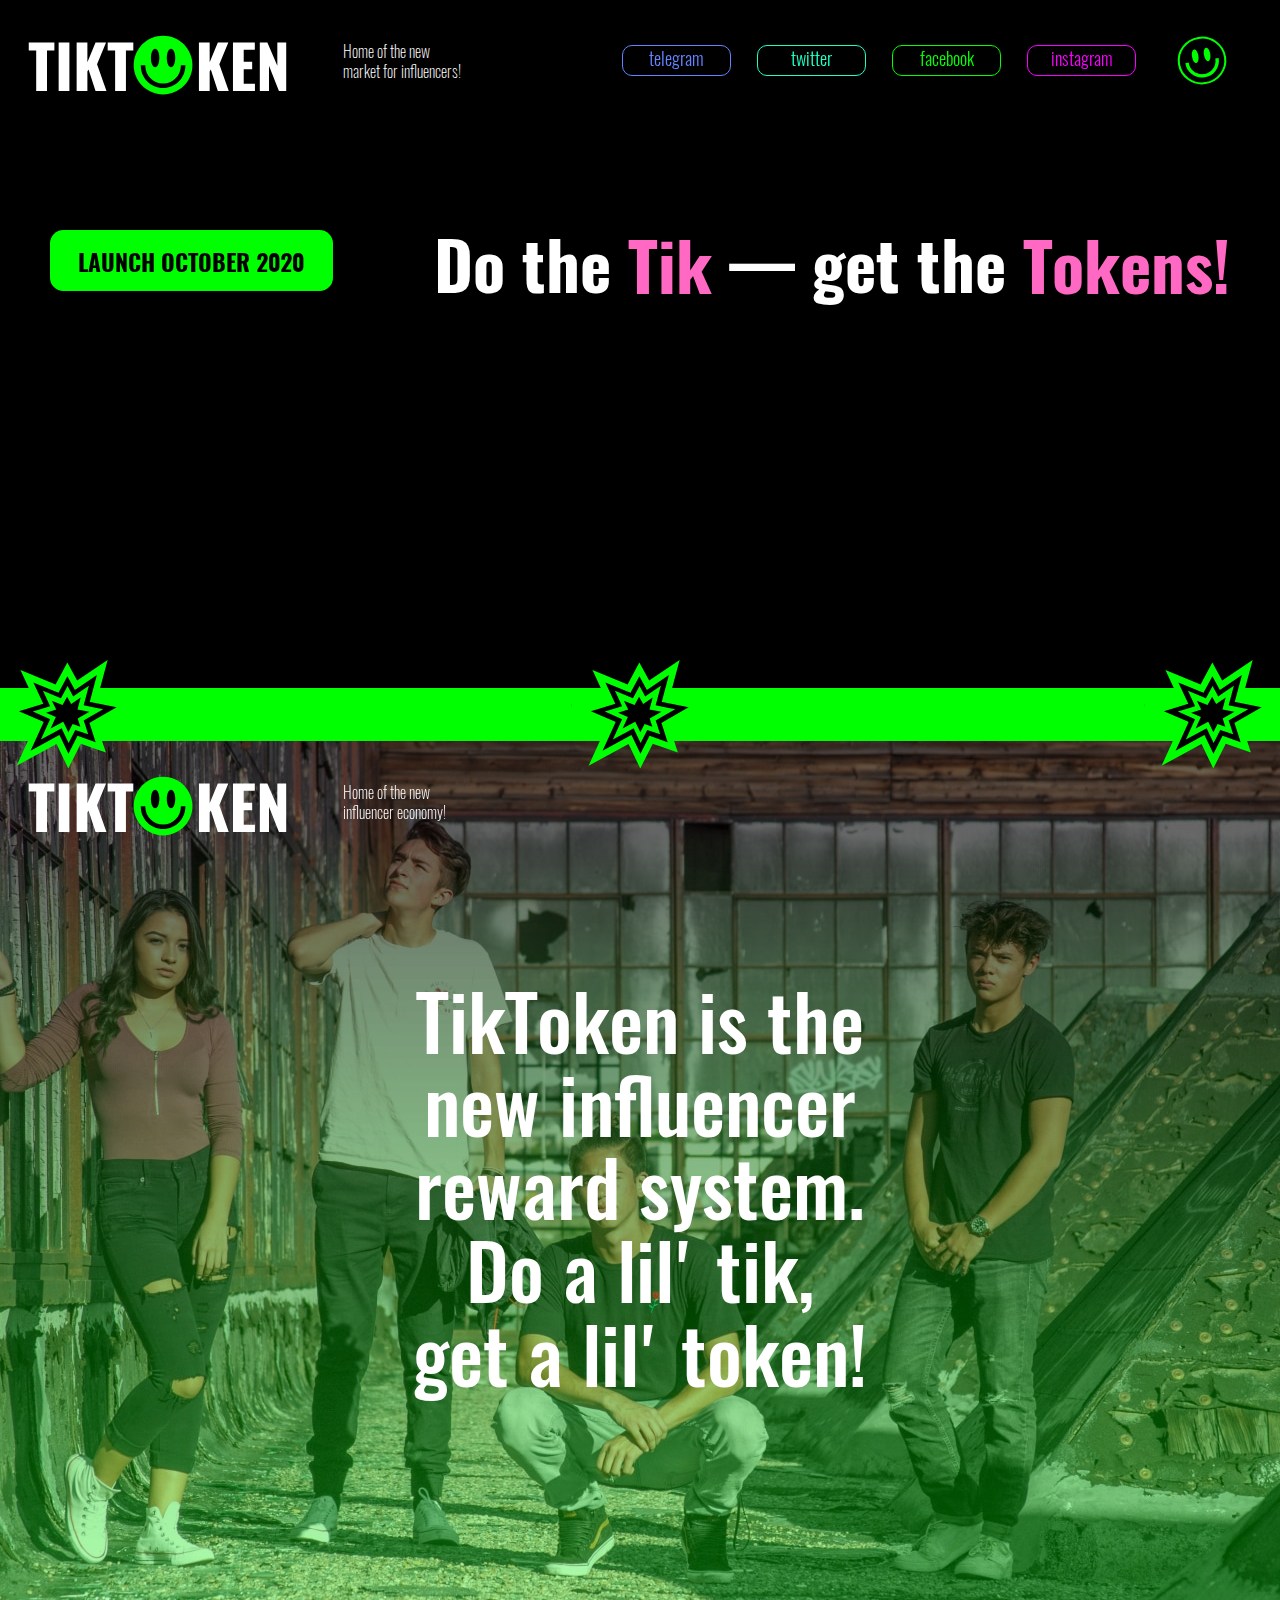
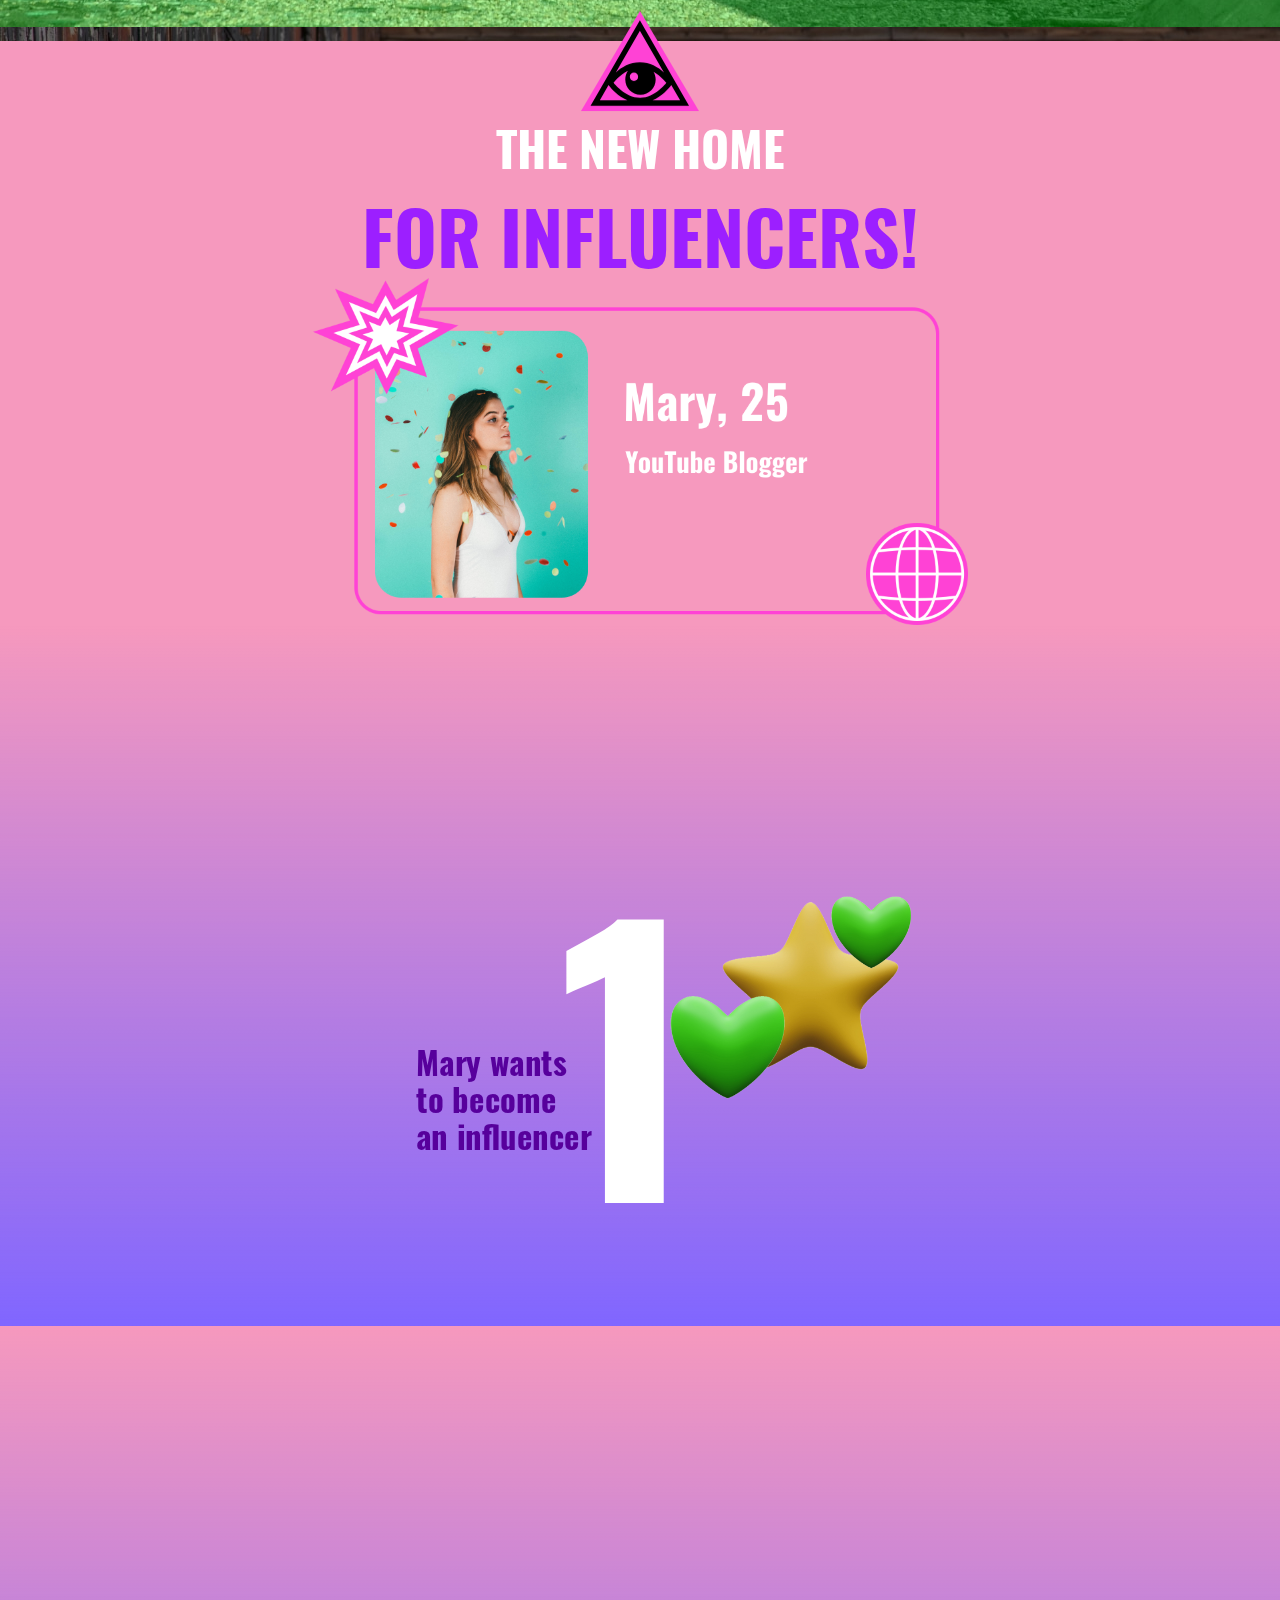
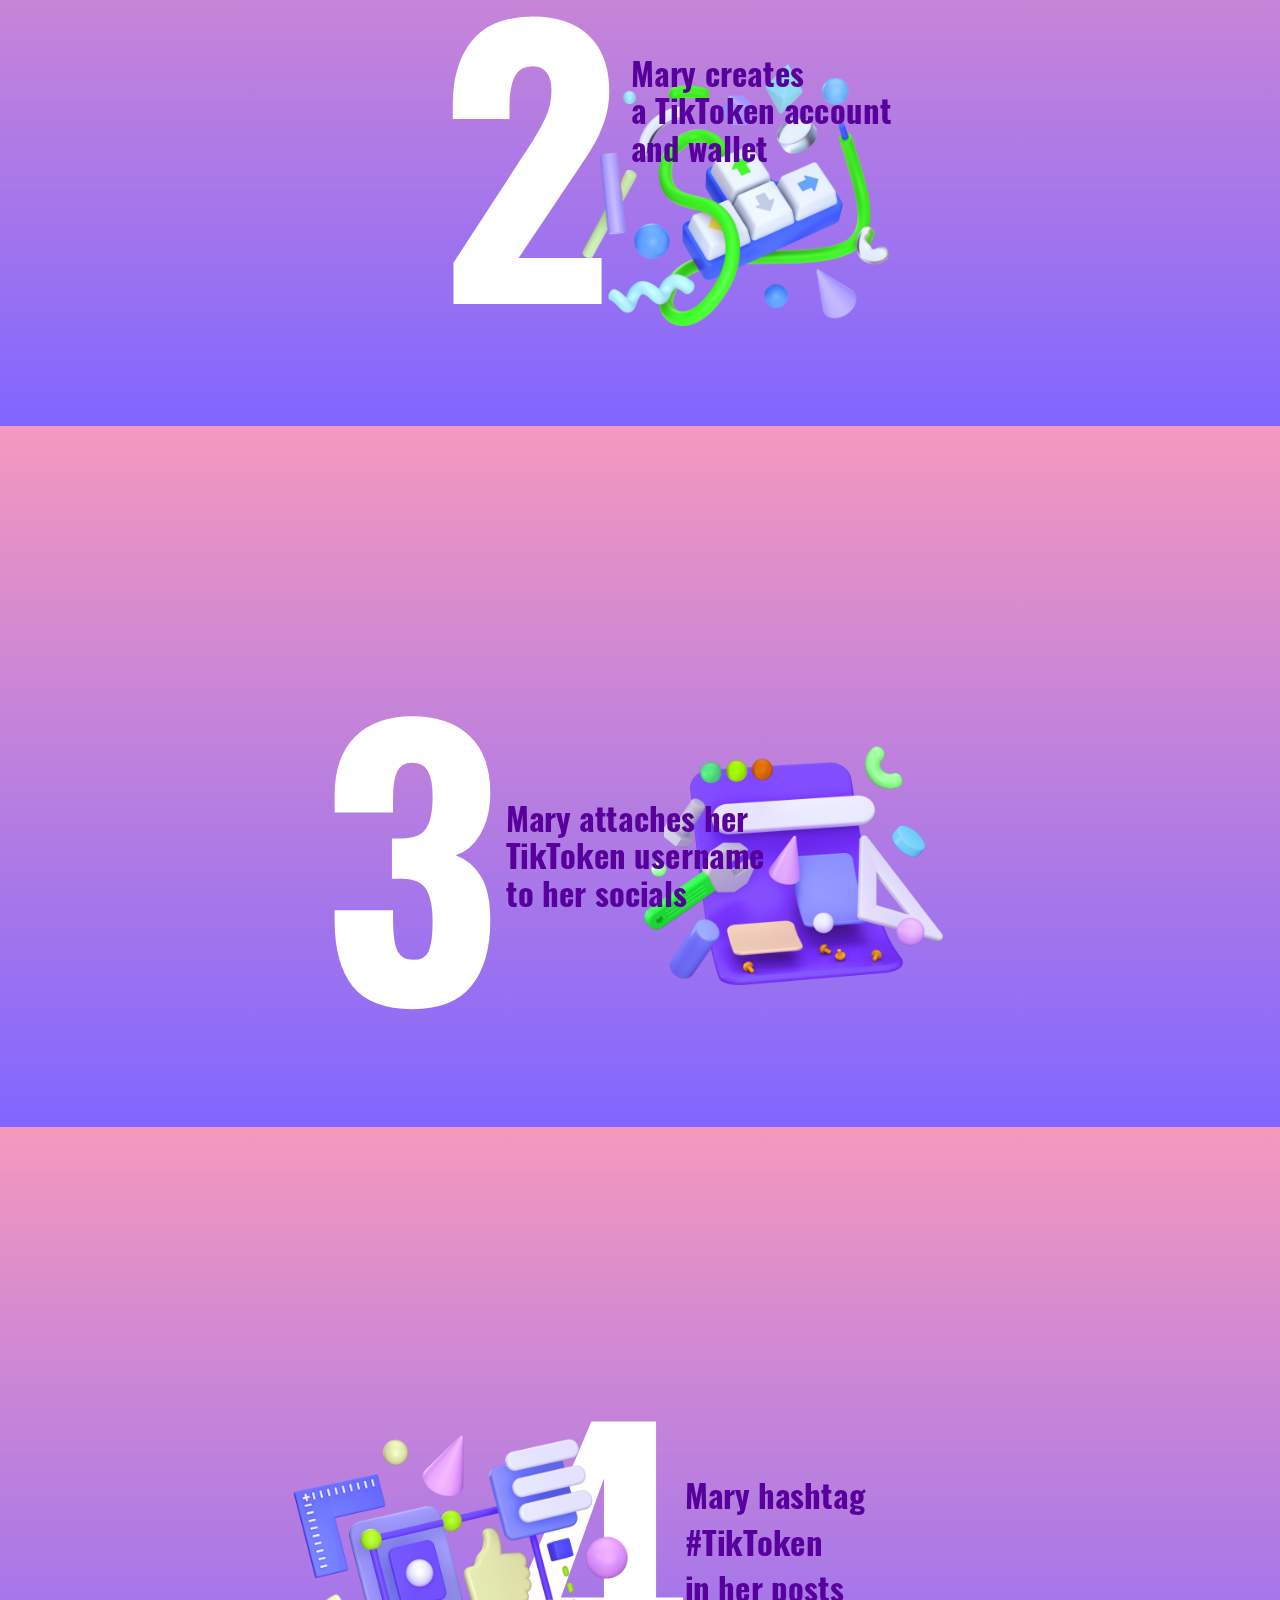
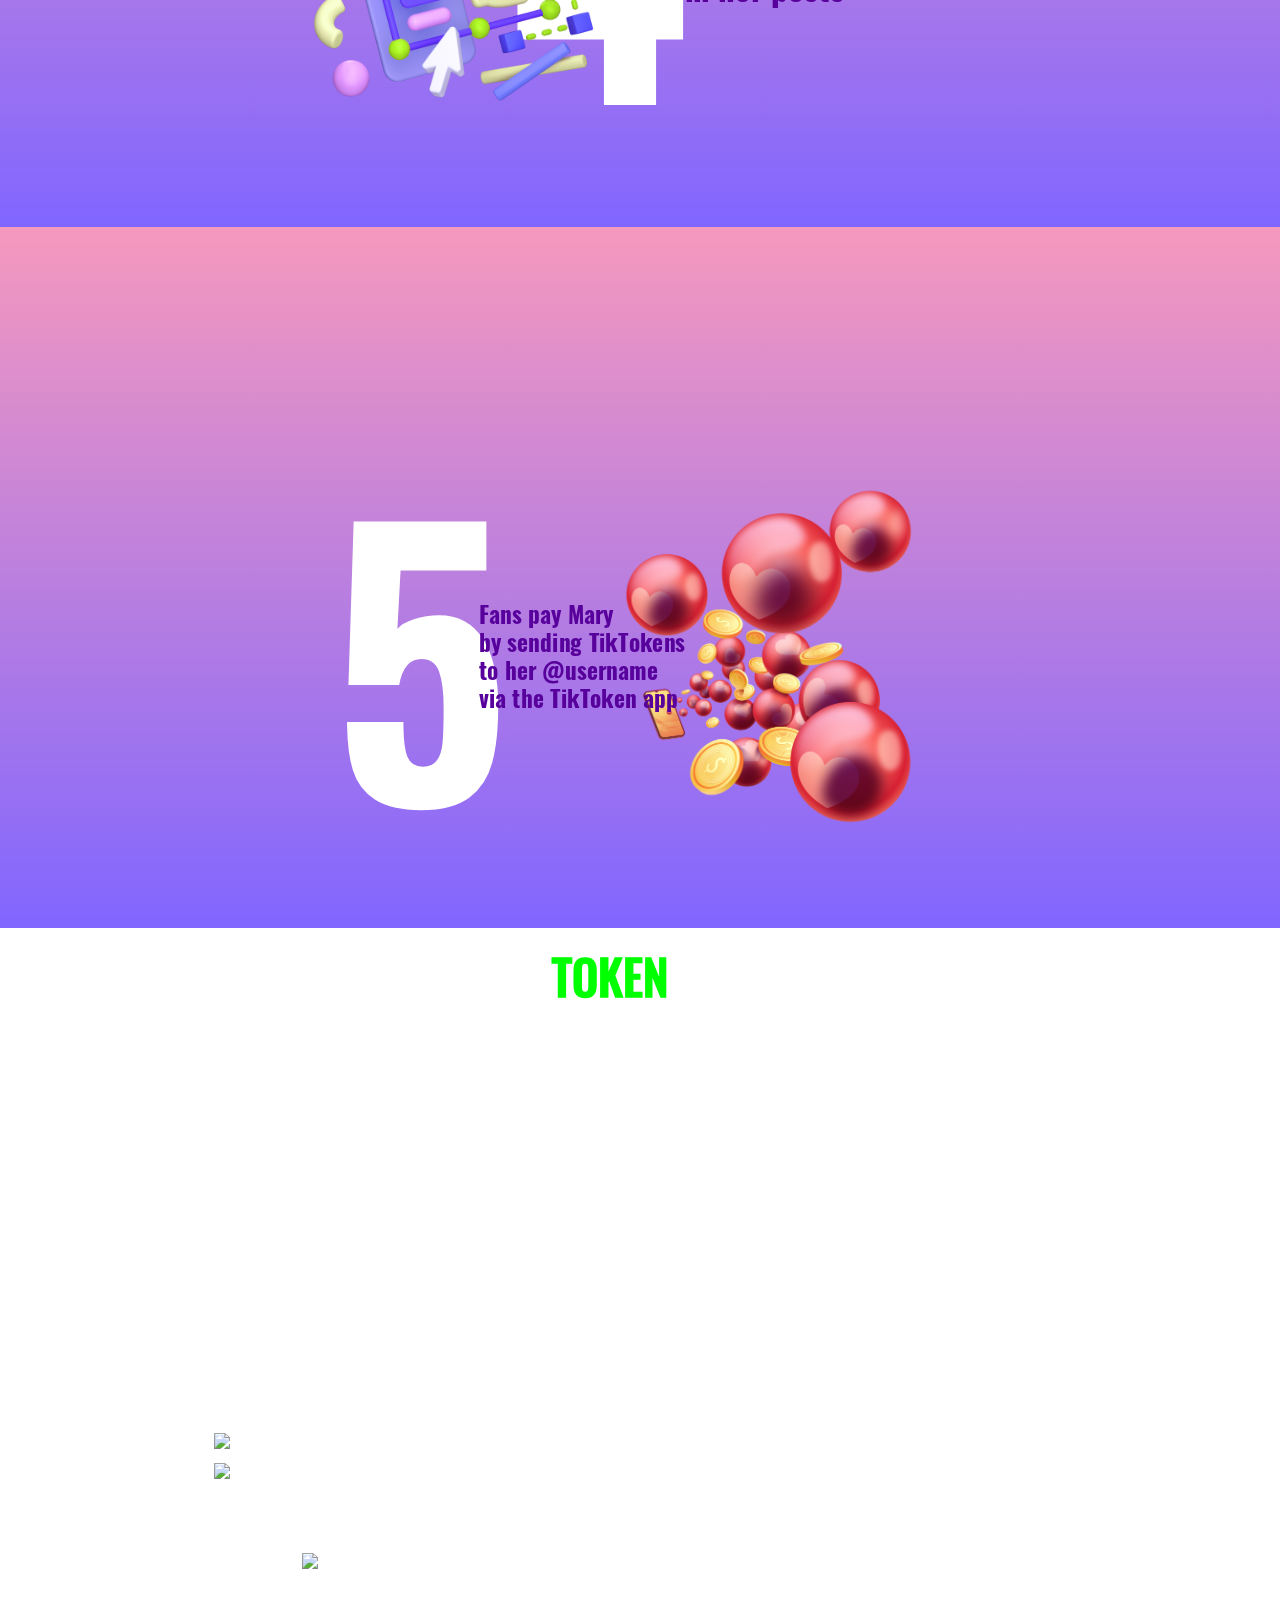
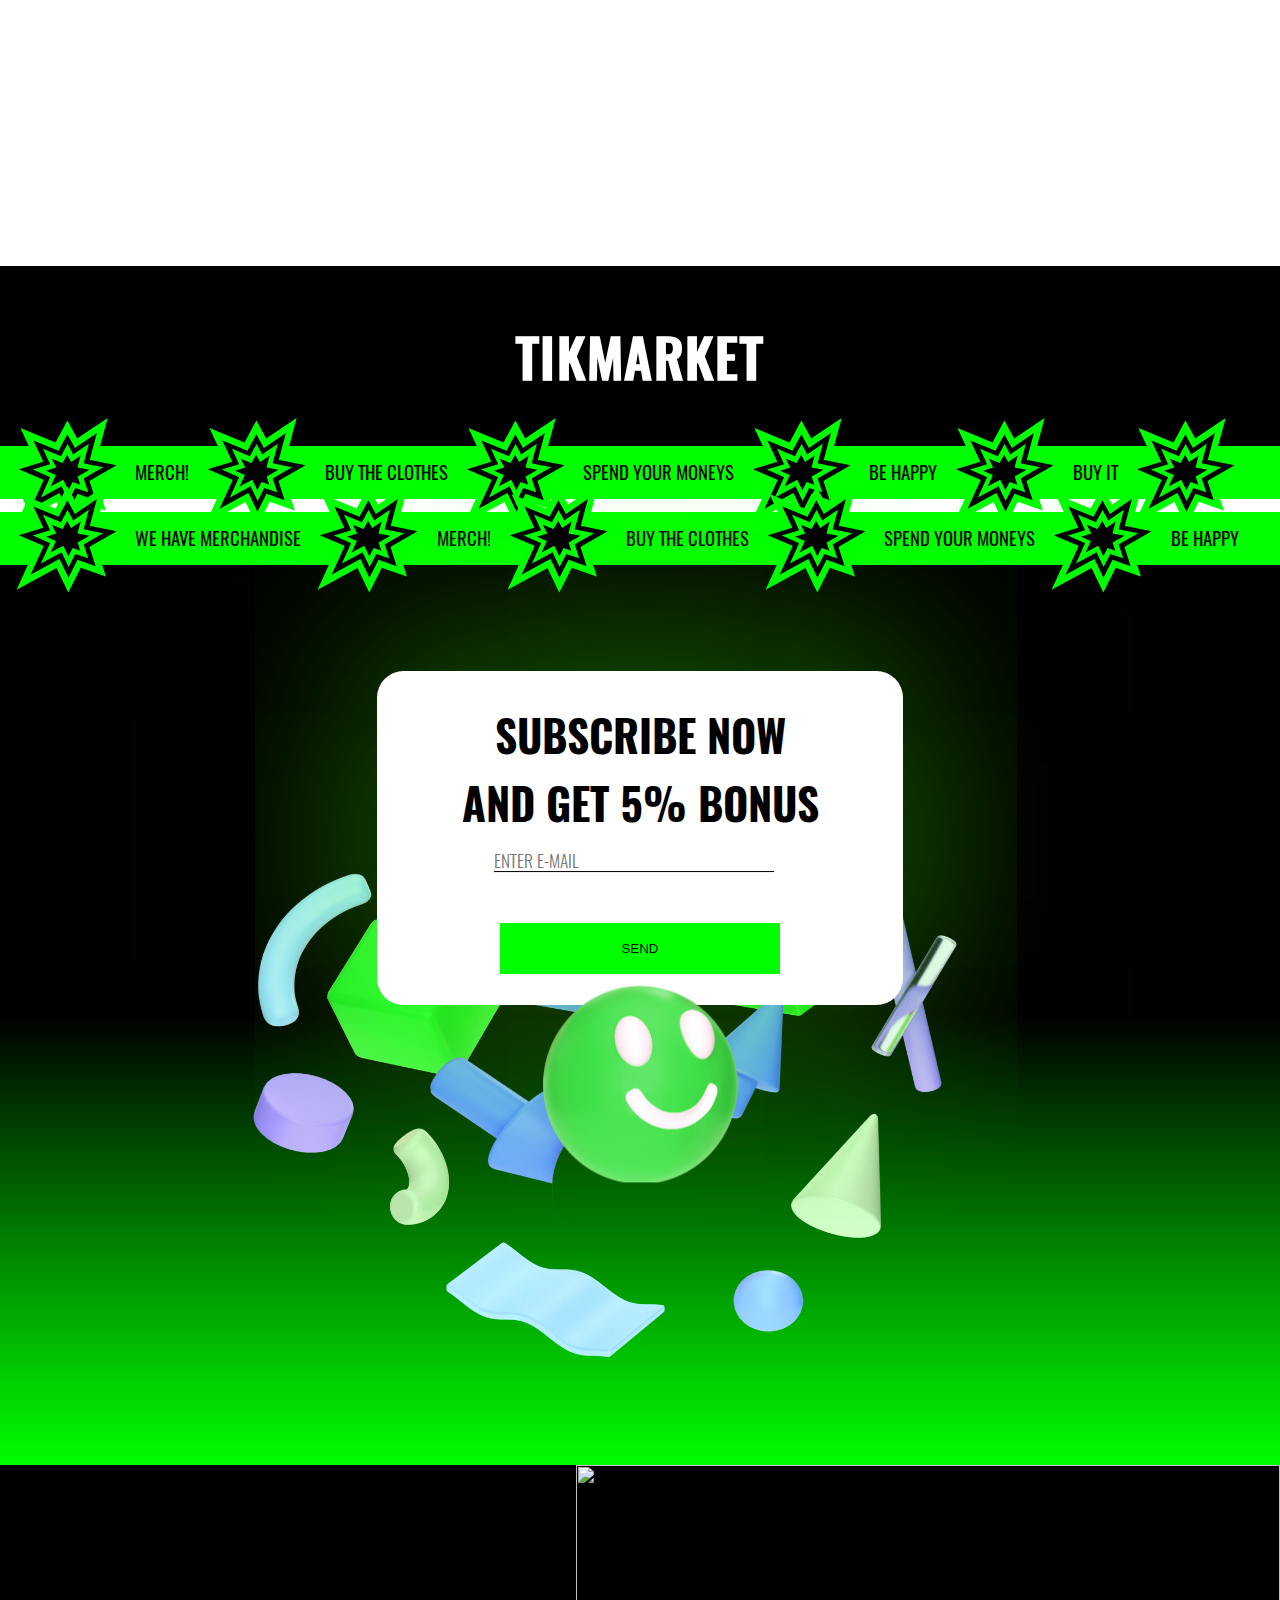
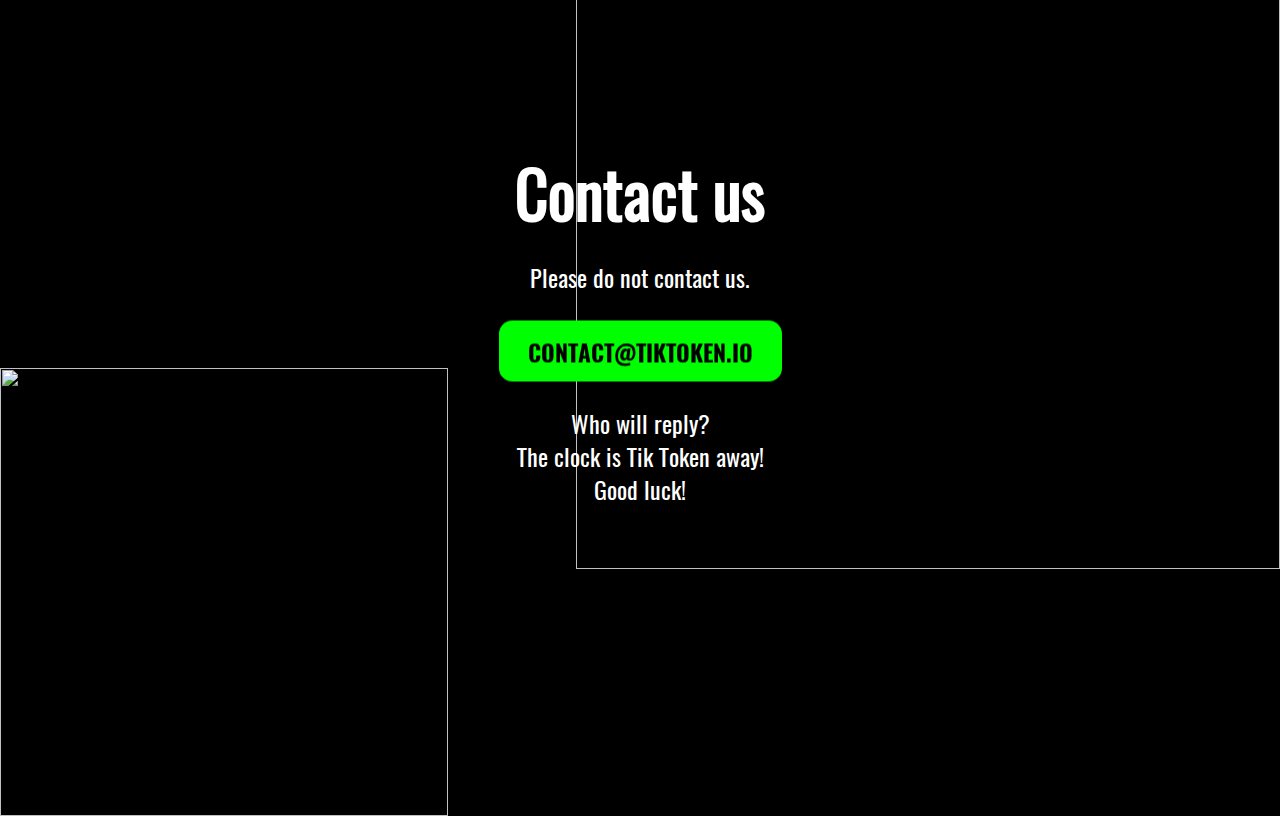
==== index.html @ 8b19f9cc "add" ====
<html lang="en"><head>
		<meta charset="utf-8">
		<meta http-equiv="X-UA-Compatible" content="IE=edge">
		<meta name="viewport" content="width=device-width,initial-scale=1.0">
		<!--[if IE]><link rel="icon" href="/favicon.ico"><![endif]-->
		
		<title>client</title>
		<link href="https://fonts.googleapis.com/css?family=Montserrat:300,400,600,700&amp;display=swap" rel="stylesheet">
<!-- 				<script type='text/javascript' src='//www.midijs.net/lib/midi.js'></script>
				<script type='text/javascript' src='/vendor/MidiPlayer.js'></script>
				<script type='text/javascript' src='/vendor/heartbeat.js'></script> -->

			<link rel="stylesheet" href="/tiktoken/dropdown.css">
				<!-- heat-beat	 -->	
				<!-- <link rel="stylesheet" type="text/css" href="/css/reset.css"> -->
				<!-- <link rel="stylesheet" type="text/css" href="/css/examples.css"> -->

				<script src="https://apis.google.com/_/scs/apps-static/_/js/k=oz.gapi.ru.GL7eXSBCyFw.O/m=gapi_iframes/rt=j/sv=1/d=1/ed=1/am=wQE/rs=AGLTcCO7_yXAA99TVMNKRrcmlC3lVrOsyA/cb=gapi.loaded_0" async=""></script><script src="/vendor/tonejs-ui.js"></script><style type="text/css">/*@import url('https://fonts.googleapis.com/css?family=Roboto+Mono');*/

body {
	--label-font-family: sans-serif;
	--label-font-size: 14px;

	--title-font-family: sans-serif;
	--title-font-size: 16px;

	--body-font-family: sans-serif;
	--body-font-size: 14px;

	--color-gray: #a0a0a0;
	--color-light-gray: #eee;
	--color-dark-gray: #777;
	--color-magenta: #F734D7;
	--color-teal: #22DBC0;

	--outline-color: var(--color-dark-gray);

	--shadow-low: 0 1px 3px rgba(0,0,0,0.12), 0 1px 2px rgba(0,0,0,0.24);
	--shadow-medium: 0 10px 20px rgba(0,0,0,0.19), 0 6px 6px rgba(0,0,0,0.23);
	--shadow-high: 0 19px 38px rgba(0,0,0,0.30), 0 15px 12px rgba(0,0,0,0.22);

	--default-margin: 8px 0px 0px 0px;
	--side-panel-width: 240px;
	--side-panel-transition: 0.2s;

	font-family: var(--body-font-family);
	font-size: var(--body-font-size);
	line-height: 1.4em;

}

body #interface {
	max-width: 600px;
	width: 100%;
	min-width: 300px;
	margin: 0 auto;
}

body #interface * {
	display: inline-block;
	margin: 5px 0;
	width: 100%;
}</style>
			<!-- Bootstrap CSS -->

		<!-- 	<link rel="stylesheet" href="/ticktoken/hover.css"> -->
<!-- 		<link rel="stylesheet" href="https://stackpath.bootstrapcdn.com/bootstrap/4.1.0/css/bootstrap.min.css"
					integrity="sha384-9gVQ4dYFwwWSjIDZnLEWnxCjeSWFphJiwGPXr1jddIhOegiu1FwO5qRGvFXOdJZ4" crossorigin="anonymous"> -->
	<script src="https://code.jquery.com/jquery-3.3.1.slim.min.js" integrity="sha384-q8i/X+965DzO0rT7abK41JStQIAqVgRVzpbzo5smXKp4YfRvH+8abtTE1Pi6jizo" crossorigin="anonymous"></script>
<!-- <script src="https://cdnjs.cloudflare.com/ajax/libs/popper.js/1.14.0/umd/popper.min.js"
				integrity="sha384-cs/chFZiN24E4KMATLdqdvsezGxaGsi4hLGOzlXwp5UZB1LY//20VyM2taTB4QvJ"
				crossorigin="anonymous"></script> -->
<!-- <script src="https://stackpath.bootstrapcdn.com/bootstrap/4.1.0/js/bootstrap.min.js"
				integrity="sha384-uefMccjFJAIv6A+rW+L4AHf99KvxDjWSu1z9VI8SKNVmz4sk7buKt/6v9KI65qnm"
				crossorigin="anonymous"></script> -->
	<link href="/0.js" rel="prefetch"><link href="/1.js" rel="prefetch"><link href="/10.js" rel="prefetch"><link href="/11.e1825e044fc6940fd76d.hot-update.js" rel="prefetch"><link href="/11.js" rel="prefetch"><link href="/12.js" rel="prefetch"><link href="/13.js" rel="prefetch"><link href="/14.js" rel="prefetch"><link href="/15.js" rel="prefetch"><link href="/16.js" rel="prefetch"><link href="/17.js" rel="prefetch"><link href="/2.js" rel="prefetch"><link href="/3.js" rel="prefetch"><link href="/4.js" rel="prefetch"><link href="/5.js" rel="prefetch"><link href="/6.js" rel="prefetch"><link href="/7.js" rel="prefetch"><link href="/8.js" rel="prefetch"><link href="/9.js" rel="prefetch"><link href="/app.js" rel="preload" as="script"><link rel="icon" type="image/png" sizes="32x32" href="/img/icons/favicon-32x32.png"><link rel="icon" type="image/png" sizes="16x16" href="/img/icons/favicon-16x16.png"><link rel="manifest" href="/manifest.json"><meta name="theme-color" content="#4DBA87"><meta name="apple-mobile-web-app-capable" content="no"><meta name="apple-mobile-web-app-status-bar-style" content="default"><meta name="apple-mobile-web-app-title" content="client"><link rel="apple-touch-icon" href="/img/icons/apple-touch-icon-152x152.png"><link rel="mask-icon" href="/img/icons/safari-pinned-tab.svg" color="#4DBA87"><meta name="msapplication-TileImage" content="/img/icons/msapplication-icon-144x144.png"><meta name="msapplication-TileColor" content="#000000"><style type="text/css">@charset "UTF-8";
.red-natural-color {
	color: #ce251b;
	fill: #ce251b;
}

/* BEGIN Light */
@font-face {
	font-family: Roboto;
	src: url("/fonts/Light/Roboto-Light.woff2?v=2.137") format("woff2"), url("/fonts/Light/Roboto-Light.woff?v=2.137") format("woff");
	font-weight: 300;
	font-style: normal;
}

/* END Light */
/* BEGIN Regular */
@font-face {
	font-family: Roboto;
	src: url("/fonts/Regular/Roboto-Regular.woff2?v=2.137") format("woff2"), url("/fonts/Regular/Roboto-Regular.woff?v=2.137") format("woff");
	font-weight: 400;
	font-style: normal;
}
@font-face {
	font-family: Roboto;
	src: url("/fonts/Regular/Roboto-Regular.woff2?v=2.137") format("woff2"), url("/fonts/Regular/Roboto-Regular.woff?v=2.137") format("woff");
	font-weight: normal;
	font-style: normal;
}

/* END Regular */
/* BEGIN Medium */
@font-face {
	font-family: Roboto;
	src: url("/fonts/Medium/Roboto-Medium.woff2?v=2.137") format("woff2"), url("/fonts/Medium/Roboto-Medium.woff?v=2.137") format("woff");
	font-weight: 500;
	font-style: normal;
}

/* END Medium */
/* BEGIN Medium Italic */
@font-face {
	font-family: Roboto;
	src: url("/fonts/MediumItalic/Roboto-MediumItalic.woff2?v=2.137") format("woff2"), url("/fonts/MediumItalic/Roboto-MediumItalic.woff?v=2.137") format("woff");
	font-weight: 500;
	font-style: italic;
}

/* END Medium Italic */
/* BEGIN Bold */
@font-face {
	font-family: Roboto;
	src: url("/fonts/Bold/Roboto-Bold.woff2?v=2.137") format("woff2"), url("/fonts/Bold/Roboto-Bold.woff?v=2.137") format("woff");
	font-weight: 700;
	font-style: normal;
}
@font-face {
	font-family: Roboto;
	src: url("/fonts/Bold/Roboto-Bold.woff2?v=2.137") format("woff2"), url("/fonts/Bold/Roboto-Bold.woff?v=2.137") format("woff");
	font-weight: bold;
	font-style: normal;
}

/* END Bold */
body:before {
	display: none;
}
body:before {
	background-color: #FCF8E3;
	border-bottom: 1px solid #FBEED5;
	border-left: 1px solid #FBEED5;
	color: #C09853;
	font: small-caption;
	padding: 3px 6px;
	pointer-events: none;
	position: fixed;
	right: 0;
	top: 0;
	z-index: 100;
}
@media (min-width: 20em) {
body:before {
			content: "mobile \2265   320px (20em)";
}
}
@media (min-width: 46.25em) {
body:before {
			content: "tablet \2265   740px (46.25em)";
}
}
@media (min-width: 61.25em) {
body:before {
			content: "desktop \2265   980px (61.25em)";
}
}
@media (min-width: 81.25em) {
body:before {
			content: "wide \2265   1300px (81.25em)";
}
}
@media (min-width: 85.4375em) {
body:before {
			content: "stopVWBreakpoint \2265   1367px (85.4375em)";
}
}
@media (min-width: 120em) {
body:before {
			content: "tiktokenWide \2265   1920px (120em)";
}
}
@media (min-width: 62.5em) {
body:before {
			content: "tiktokenTablet \2265   1000px (62.5em)";
}
}
@media (min-width: 40em) {
body:before {
			content: "tiktokenMobile \2265   640px (40em)";
}
}
body, html, * {
	padding: 0;
	margin: 0;
}
.main-button {
	background: #D65076;
	color: white;
	font-size: 1.19792vw;
}
.text-blue-01 {
	font-size: 0.9375vw;
	color: #92A8D1;
}
.text-blue-02 {
	font-size: 1.25vw;
	color: #92A8D1;
}
.text-blue-03 {
	font-size: 1.66667vw;
	color: #92A8D1;
}
#app {
	font-family: 'Avenir', Helvetica, Arial, sans-serif;
	-webkit-font-smoothing: antialiased;
	-moz-osx-font-smoothing: grayscale;
	text-align: center;
	color: #2c3e50;
}
#nav {
	padding: 30px;
}
#nav a {
		font-weight: bold;
		color: #2c3e50;
}
#nav a.router-link-exact-active {
			color: #42b983;
}
.list-item {
	cursor: pointer;
}
.list-title:hover {
	color: #CE5B78;
}
.column {
	-webkit-box-orient: vertical;
	-webkit-box-direction: normal;
			-ms-flex-direction: column;
					flex-direction: column;
}
.mini {
	font-size: 0.9375vw;
}
.flex-center {
	display: -webkit-box;
	display: -ms-flexbox;
	display: flex;
	-webkit-box-pack: center;
			-ms-flex-pack: center;
					justify-content: center;
}
.flex-column {
	display: -webkit-box;
	display: -ms-flexbox;
	display: flex;
	-webkit-box-pack: center;
			-ms-flex-pack: center;
					justify-content: center;
	-webkit-box-orient: vertical;
	-webkit-box-direction: normal;
			-ms-flex-direction: column;
					flex-direction: column;
}
.flex1 {
	width: 45%;
}
.wrap {
	-ms-flex-wrap: wrap;
			flex-wrap: wrap;
}
.cursor {
	cursor: pointer;
}
.delete-icon {
	cursor: pointer;
	position: absolute;
	top: 1vw;
	right: 1vw;
}
.clickable {
	cursor: pointer;
	padding: .1vw 1vw;
	min-width: 3vw;
	border-radius: .2vw;
	border: 1px solid black;
	margin: .1vw 1vw;
}
.clickable.but {
		min-width: 5vw;
		min-height: 2vw;
}
.clickable:hover {
		-webkit-transform: scale(1.02);
						transform: scale(1.02);
}
.fixed-items > div {
	-webkit-box-flex: 1;
			-ms-flex: 1;
					flex: 1;
	line-height: 100%;
}
.wrap-form input, .wrap-form textarea {
	padding: 9px;
	border: solid 1px #E5E5E5;
	outline: 0;
	font: normal 13px/100% Verdana, Tahoma, sans-serif;
	width: 100%;
	background: #FFFFFF;
	-webkit-box-sizing: border-box;
	box-sizing: border-box;
}
.wrap-form textarea {
	width: 100%;
	height: 150px;
	line-height: 150%;
}
.wrap-form input:hover, .wrap-form textarea:hover,
.wrap-form input:focus, .wrap-form textarea:focus {
	border-color: #C9C9C9;
}
.wrap-form label {
	display: -webkit-box;
	display: -ms-flexbox;
	display: flex;
	margin-left: 0px;
	color: #999999;
}
.wrap-form button, .wrap-form input[type="submit"] {
	width: auto;
	padding: 9px 15px;
	background: #cccccc;
	border: 0;
	font-size: 14px;
	color: #FFFFFF;
}
.block {
	display: block;
}
.inline {
	display: inline-block;
}
.alingn-center {
	display: -webkit-box;
	display: -ms-flexbox;
	display: flex;
	-webkit-box-align: center;
			-ms-flex-align: center;
					align-items: center;
}
.flex-row {
	width: 100%;
	display: -webkit-box;
	display: -ms-flexbox;
	display: flex;
	-webkit-box-align: start;
			-ms-flex-align: start;
					align-items: flex-start;
}
.flex-container {
	display: -webkit-box;
	display: -ms-flexbox;
	display: flex;
}
@media (min-width: 85.4375em) {
.showUntilBreakpoint {
		display: none;
}
}
.absolute-node {
	position: absolute;
	top: 0;
	left: 0;
}
.no-left {
	padding-left: 0 !important;
}
.hide-border {
	border: 0 !important;
}
.no-right {
	padding-right: 0 !important;
}
.input-margins {
	margin-top: 0.26042vw;
	margin-bottom: 0.26042vw;
}
.dashed-border {
	border-bottom: 0.05208vw dashed !important;
}
.input-sample {
	word-break: break-word;
	display: inline-block;
	width: 9.21875vw;
	padding-bottom: 0.20833vw;
	font-size: 0.72917vw;
	outline: none;
	border-top: 0;
	border-left: 0;
	border-right: 0;
	border-bottom: 0.05208vw solid #2c2c2c;
	padding-top: 0.41667vw;
	margin-top: 0.26042vw;
	margin-bottom: 0.26042vw;
}
@media (max-width: 85.4275em) {
.input-sample {
			font-size: 13.72549px;
}
}
.input-sample:focus, .input-sample:active {
		border-bottom: 0.05208vw solid #2c2c2c;
}
.input-sample::-webkit-input-placeholder {
		font-family: Roboto;
		font-weight: 300;
}
.input-sample::-moz-placeholder {
		font-family: Roboto;
		font-weight: 300;
}
.input-sample:-ms-input-placeholder {
		font-family: Roboto;
		font-weight: 300;
}
.input-sample::-ms-input-placeholder {
		font-family: Roboto;
		font-weight: 300;
}
.input-sample::placeholder {
		font-family: Roboto;
		font-weight: 300;
}
.input-sample:focus, .input-sample:active {
		border-bottom: 0;
}
.text-default {
	text-align: left;
	border-bottom: 0;
}
.absolute-parent {
	position: relative;
	display: inline-block;
}
.inline-children {
	display: -webkit-box;
	display: -ms-flexbox;
	display: flex;
	-webkit-box-pack: row;
			-ms-flex-pack: row;
					justify-content: row;
}
.inline-children > div, .inline-children > span, .inline-children > svg, .inline-children > button {
		display: inline-block;
}
.pointer {
	cursor: pointer;
}
.font-regular {
	font-size: 0.83333vw;
	font-family: Roboto;
	font-weight: 300;
}
@media (max-width: 85.4275em) {
.font-regular {
			font-size: 15.68627px;
}
}
.label-style {
	display: inline-block;
	cursor: pointer;
	margin-right: 0.83333vw;
	font-size: 0.83333vw;
	font-family: Roboto;
	font-weight: 500;
	margin-top: 0.26042vw;
	margin-bottom: 0.26042vw;
	padding-bottom: 0.20833vw;
	padding-top: 0.41667vw;
	width: 8.17708vw;
}
@media (max-width: 85.4275em) {
.label-style {
			font-size: 15.68627px;
}
}
.bottom-empty-1 {
	margin-bottom: 8.85417vw;
}
.bottom-space-2 {
	margin-bottom: 10.41667vw;
}
</style><style type="text/css">@charset "UTF-8";
.red-natural-color {
	color: #ce251b;
	fill: #ce251b;
}

/* BEGIN Light */
@font-face {
	font-family: Roboto;
	src: url("/fonts/Light/Roboto-Light.woff2?v=2.137") format("woff2"), url("/fonts/Light/Roboto-Light.woff?v=2.137") format("woff");
	font-weight: 300;
	font-style: normal;
}

/* END Light */
/* BEGIN Regular */
@font-face {
	font-family: Roboto;
	src: url("/fonts/Regular/Roboto-Regular.woff2?v=2.137") format("woff2"), url("/fonts/Regular/Roboto-Regular.woff?v=2.137") format("woff");
	font-weight: 400;
	font-style: normal;
}
@font-face {
	font-family: Roboto;
	src: url("/fonts/Regular/Roboto-Regular.woff2?v=2.137") format("woff2"), url("/fonts/Regular/Roboto-Regular.woff?v=2.137") format("woff");
	font-weight: normal;
	font-style: normal;
}

/* END Regular */
/* BEGIN Medium */
@font-face {
	font-family: Roboto;
	src: url("/fonts/Medium/Roboto-Medium.woff2?v=2.137") format("woff2"), url("/fonts/Medium/Roboto-Medium.woff?v=2.137") format("woff");
	font-weight: 500;
	font-style: normal;
}

/* END Medium */
/* BEGIN Medium Italic */
@font-face {
	font-family: Roboto;
	src: url("/fonts/MediumItalic/Roboto-MediumItalic.woff2?v=2.137") format("woff2"), url("/fonts/MediumItalic/Roboto-MediumItalic.woff?v=2.137") format("woff");
	font-weight: 500;
	font-style: italic;
}

/* END Medium Italic */
/* BEGIN Bold */
@font-face {
	font-family: Roboto;
	src: url("/fonts/Bold/Roboto-Bold.woff2?v=2.137") format("woff2"), url("/fonts/Bold/Roboto-Bold.woff?v=2.137") format("woff");
	font-weight: 700;
	font-style: normal;
}
@font-face {
	font-family: Roboto;
	src: url("/fonts/Bold/Roboto-Bold.woff2?v=2.137") format("woff2"), url("/fonts/Bold/Roboto-Bold.woff?v=2.137") format("woff");
	font-weight: bold;
	font-style: normal;
}

/* END Bold */
body:before {
	display: none;
}
body:before {
	background-color: #FCF8E3;
	border-bottom: 1px solid #FBEED5;
	border-left: 1px solid #FBEED5;
	color: #C09853;
	font: small-caption;
	padding: 3px 6px;
	pointer-events: none;
	position: fixed;
	right: 0;
	top: 0;
	z-index: 100;
}
@media (min-width: 20em) {
body:before {
			content: "mobile \2265   320px (20em)";
}
}
@media (min-width: 46.25em) {
body:before {
			content: "tablet \2265   740px (46.25em)";
}
}
@media (min-width: 61.25em) {
body:before {
			content: "desktop \2265   980px (61.25em)";
}
}
@media (min-width: 81.25em) {
body:before {
			content: "wide \2265   1300px (81.25em)";
}
}
@media (min-width: 85.4375em) {
body:before {
			content: "stopVWBreakpoint \2265   1367px (85.4375em)";
}
}
@media (min-width: 120em) {
body:before {
			content: "tiktokenWide \2265   1920px (120em)";
}
}
@media (min-width: 62.5em) {
body:before {
			content: "tiktokenTablet \2265   1000px (62.5em)";
}
}
@media (min-width: 40em) {
body:before {
			content: "tiktokenMobile \2265   640px (40em)";
}
}
.appButton {
	display: inline-block;
	padding: 1.19792vw 3.02083vw;
	background: #CE5B78;
	color: #ffffff;
	outline: none;
	border: none;
	border-radius: 0.26042vw;
	cursor: pointer;
	font-size: 0.9375vw;
	font-family: Roboto;
	font-weight: 500;
	-webkit-box-shadow: 0vw 0.10417vw 0.26042vw rgba(44, 44, 44, 0.4);
					box-shadow: 0vw 0.10417vw 0.26042vw rgba(44, 44, 44, 0.4);
}
@media (max-width: 85.4275em) {
.appButton {
			font-size: 17.64706px;
}
}
.appButton.transparent {
		-webkit-box-shadow: none;
						box-shadow: none;
		background: transparent;
		color: #CE5B78;
		padding: 0.57292vw 1.51042vw;
}
.appButton.transparent.disabled {
			background: transparent;
			color: #f0f0f0;
}
.appButton.transparent.disabled:hover, .appButton.transparent.disabled:active {
				-webkit-box-shadow: none;
								box-shadow: none;
				background: transparent;
				color: #2c2c2c;
}
.appButton.transparent:hover, .appButton.transparent:active {
			-webkit-box-shadow: none;
							box-shadow: none;
			background: transparent;
			color: #bb551e;
}
.appButton.grey {
		color: #999999;
}
.appButton.disabled {
		background: #c1c1c1;
		color: #ffffff;
}
.appButton.disabled:hover, .appButton.disabled:active {
			-webkit-box-shadow: none;
							box-shadow: none;
			background: #f0f0f0;
			color: #2c2c2c;
}
.appButton.dashed {
		border-bottom: 1px dashed #2c2c2c;
		padding-right: 0;
		padding-left: 0;
}
.appButton.dashed:hover, .appButton.dashed:active {
			border-bottom: 1px dashed #2c2c2c;
}
.appButton.locked {
		-webkit-box-shadow: none;
						box-shadow: none;
		background: #f0f0f0;
		color: #2c2c2c;
}
.appButton.locked:hover, .appButton.locked:active {
			-webkit-box-shadow: none;
							box-shadow: none;
			background: #f0f0f0;
			color: #2c2c2c;
}
.appButton:hover, .appButton:active {
		-webkit-box-shadow: 0vw 0.10417vw 0.26042vw rgba(44, 44, 44, 0.7);
						box-shadow: 0vw 0.10417vw 0.26042vw rgba(44, 44, 44, 0.7);
}
.appButton.noLP {
		padding-left: 0;
}
</style><style type="text/css">.app-icon {
	max-width: 2vw;
}
</style><style type="text/css">@charset "UTF-8";
.red-natural-color {
	color: #ce251b;
	fill: #ce251b;
}

/* BEGIN Light */
@font-face {
	font-family: Roboto;
	src: url("/fonts/Light/Roboto-Light.woff2?v=2.137") format("woff2"), url("/fonts/Light/Roboto-Light.woff?v=2.137") format("woff");
	font-weight: 300;
	font-style: normal;
}

/* END Light */
/* BEGIN Regular */
@font-face {
	font-family: Roboto;
	src: url("/fonts/Regular/Roboto-Regular.woff2?v=2.137") format("woff2"), url("/fonts/Regular/Roboto-Regular.woff?v=2.137") format("woff");
	font-weight: 400;
	font-style: normal;
}
@font-face {
	font-family: Roboto;
	src: url("/fonts/Regular/Roboto-Regular.woff2?v=2.137") format("woff2"), url("/fonts/Regular/Roboto-Regular.woff?v=2.137") format("woff");
	font-weight: normal;
	font-style: normal;
}

/* END Regular */
/* BEGIN Medium */
@font-face {
	font-family: Roboto;
	src: url("/fonts/Medium/Roboto-Medium.woff2?v=2.137") format("woff2"), url("/fonts/Medium/Roboto-Medium.woff?v=2.137") format("woff");
	font-weight: 500;
	font-style: normal;
}

/* END Medium */
/* BEGIN Medium Italic */
@font-face {
	font-family: Roboto;
	src: url("/fonts/MediumItalic/Roboto-MediumItalic.woff2?v=2.137") format("woff2"), url("/fonts/MediumItalic/Roboto-MediumItalic.woff?v=2.137") format("woff");
	font-weight: 500;
	font-style: italic;
}

/* END Medium Italic */
/* BEGIN Bold */
@font-face {
	font-family: Roboto;
	src: url("/fonts/Bold/Roboto-Bold.woff2?v=2.137") format("woff2"), url("/fonts/Bold/Roboto-Bold.woff?v=2.137") format("woff");
	font-weight: 700;
	font-style: normal;
}
@font-face {
	font-family: Roboto;
	src: url("/fonts/Bold/Roboto-Bold.woff2?v=2.137") format("woff2"), url("/fonts/Bold/Roboto-Bold.woff?v=2.137") format("woff");
	font-weight: bold;
	font-style: normal;
}

/* END Bold */
body:before {
	display: none;
}
body:before {
	background-color: #FCF8E3;
	border-bottom: 1px solid #FBEED5;
	border-left: 1px solid #FBEED5;
	color: #C09853;
	font: small-caption;
	padding: 3px 6px;
	pointer-events: none;
	position: fixed;
	right: 0;
	top: 0;
	z-index: 100;
}
@media (min-width: 20em) {
body:before {
			content: "mobile \2265   320px (20em)";
}
}
@media (min-width: 46.25em) {
body:before {
			content: "tablet \2265   740px (46.25em)";
}
}
@media (min-width: 61.25em) {
body:before {
			content: "desktop \2265   980px (61.25em)";
}
}
@media (min-width: 81.25em) {
body:before {
			content: "wide \2265   1300px (81.25em)";
}
}
@media (min-width: 85.4375em) {
body:before {
			content: "stopVWBreakpoint \2265   1367px (85.4375em)";
}
}
@media (min-width: 120em) {
body:before {
			content: "tiktokenWide \2265   1920px (120em)";
}
}
@media (min-width: 62.5em) {
body:before {
			content: "tiktokenTablet \2265   1000px (62.5em)";
}
}
@media (min-width: 40em) {
body:before {
			content: "tiktokenMobile \2265   640px (40em)";
}
}
.items-tooltip-wrapper {
	font-size: 0.9375vw;
	z-index: 2000;
	background: white;
	padding: 2vw;
	border: 1px solid black;
	position: fixed;
	top: 50%;
	left: 50%;
	-webkit-transform: translate(-50%, -50%);
					transform: translate(-50%, -50%);
}
.items-tooltip-wrapper .items-tooltip {
		-webkit-box-orient: vertical;
		-webkit-box-direction: normal;
				-ms-flex-direction: column;
						flex-direction: column;
		width: 40vw;
		-ms-flex-wrap: wrap;
				flex-wrap: wrap;
		-webkit-box-pack: center;
				-ms-flex-pack: center;
						justify-content: center;
		height: 100%;
}
.items-tooltip-wrapper .clickable {
		border: none;
}
</style><style type="text/css">@charset "UTF-8";
.red-natural-color {
	color: #ce251b;
	fill: #ce251b;
}

/* BEGIN Light */
@font-face {
	font-family: Roboto;
	src: url("/fonts/Light/Roboto-Light.woff2?v=2.137") format("woff2"), url("/fonts/Light/Roboto-Light.woff?v=2.137") format("woff");
	font-weight: 300;
	font-style: normal;
}

/* END Light */
/* BEGIN Regular */
@font-face {
	font-family: Roboto;
	src: url("/fonts/Regular/Roboto-Regular.woff2?v=2.137") format("woff2"), url("/fonts/Regular/Roboto-Regular.woff?v=2.137") format("woff");
	font-weight: 400;
	font-style: normal;
}
@font-face {
	font-family: Roboto;
	src: url("/fonts/Regular/Roboto-Regular.woff2?v=2.137") format("woff2"), url("/fonts/Regular/Roboto-Regular.woff?v=2.137") format("woff");
	font-weight: normal;
	font-style: normal;
}

/* END Regular */
/* BEGIN Medium */
@font-face {
	font-family: Roboto;
	src: url("/fonts/Medium/Roboto-Medium.woff2?v=2.137") format("woff2"), url("/fonts/Medium/Roboto-Medium.woff?v=2.137") format("woff");
	font-weight: 500;
	font-style: normal;
}

/* END Medium */
/* BEGIN Medium Italic */
@font-face {
	font-family: Roboto;
	src: url("/fonts/MediumItalic/Roboto-MediumItalic.woff2?v=2.137") format("woff2"), url("/fonts/MediumItalic/Roboto-MediumItalic.woff?v=2.137") format("woff");
	font-weight: 500;
	font-style: italic;
}

/* END Medium Italic */
/* BEGIN Bold */
@font-face {
	font-family: Roboto;
	src: url("/fonts/Bold/Roboto-Bold.woff2?v=2.137") format("woff2"), url("/fonts/Bold/Roboto-Bold.woff?v=2.137") format("woff");
	font-weight: 700;
	font-style: normal;
}
@font-face {
	font-family: Roboto;
	src: url("/fonts/Bold/Roboto-Bold.woff2?v=2.137") format("woff2"), url("/fonts/Bold/Roboto-Bold.woff?v=2.137") format("woff");
	font-weight: bold;
	font-style: normal;
}

/* END Bold */
body:before {
	display: none;
}
body:before {
	background-color: #FCF8E3;
	border-bottom: 1px solid #FBEED5;
	border-left: 1px solid #FBEED5;
	color: #C09853;
	font: small-caption;
	padding: 3px 6px;
	pointer-events: none;
	position: fixed;
	right: 0;
	top: 0;
	z-index: 100;
}
@media (min-width: 20em) {
body:before {
			content: "mobile \2265   320px (20em)";
}
}
@media (min-width: 46.25em) {
body:before {
			content: "tablet \2265   740px (46.25em)";
}
}
@media (min-width: 61.25em) {
body:before {
			content: "desktop \2265   980px (61.25em)";
}
}
@media (min-width: 81.25em) {
body:before {
			content: "wide \2265   1300px (81.25em)";
}
}
@media (min-width: 85.4375em) {
body:before {
			content: "stopVWBreakpoint \2265   1367px (85.4375em)";
}
}
@media (min-width: 120em) {
body:before {
			content: "tiktokenWide \2265   1920px (120em)";
}
}
@media (min-width: 62.5em) {
body:before {
			content: "tiktokenTablet \2265   1000px (62.5em)";
}
}
@media (min-width: 40em) {
body:before {
			content: "tiktokenMobile \2265   640px (40em)";
}
}
.appNotifications {
	padding: 1.30208vw;
	position: absolute;
	left: 0;
	right: 0;
	bottom: 0;
	font-size: 0.83333vw;
	font-family: Roboto;
	font-weight: 500;
	color: #ffffff;
	text-align: center;
}
@media (max-width: 85.4275em) {
.appNotifications {
			font-size: 15.68627px;
}
}
.appNotifications.dangerClass {
		background: #ce251b;
}
.appNotifications.waitClass {
		background: #ce5c1f;
}
.appNotifications.successClass {
		background: #368429;
}
</style><style type="text/css">@charset "UTF-8";
.red-natural-color {
	color: #ce251b;
	fill: #ce251b;
}

/* BEGIN Light */
@font-face {
	font-family: Roboto;
	src: url("/fonts/Light/Roboto-Light.woff2?v=2.137") format("woff2"), url("/fonts/Light/Roboto-Light.woff?v=2.137") format("woff");
	font-weight: 300;
	font-style: normal;
}

/* END Light */
/* BEGIN Regular */
@font-face {
	font-family: Roboto;
	src: url("/fonts/Regular/Roboto-Regular.woff2?v=2.137") format("woff2"), url("/fonts/Regular/Roboto-Regular.woff?v=2.137") format("woff");
	font-weight: 400;
	font-style: normal;
}
@font-face {
	font-family: Roboto;
	src: url("/fonts/Regular/Roboto-Regular.woff2?v=2.137") format("woff2"), url("/fonts/Regular/Roboto-Regular.woff?v=2.137") format("woff");
	font-weight: normal;
	font-style: normal;
}

/* END Regular */
/* BEGIN Medium */
@font-face {
	font-family: Roboto;
	src: url("/fonts/Medium/Roboto-Medium.woff2?v=2.137") format("woff2"), url("/fonts/Medium/Roboto-Medium.woff?v=2.137") format("woff");
	font-weight: 500;
	font-style: normal;
}

/* END Medium */
/* BEGIN Medium Italic */
@font-face {
	font-family: Roboto;
	src: url("/fonts/MediumItalic/Roboto-MediumItalic.woff2?v=2.137") format("woff2"), url("/fonts/MediumItalic/Roboto-MediumItalic.woff?v=2.137") format("woff");
	font-weight: 500;
	font-style: italic;
}

/* END Medium Italic */
/* BEGIN Bold */
@font-face {
	font-family: Roboto;
	src: url("/fonts/Bold/Roboto-Bold.woff2?v=2.137") format("woff2"), url("/fonts/Bold/Roboto-Bold.woff?v=2.137") format("woff");
	font-weight: 700;
	font-style: normal;
}
@font-face {
	font-family: Roboto;
	src: url("/fonts/Bold/Roboto-Bold.woff2?v=2.137") format("woff2"), url("/fonts/Bold/Roboto-Bold.woff?v=2.137") format("woff");
	font-weight: bold;
	font-style: normal;
}

/* END Bold */
body:before {
	display: none;
}
body:before {
	background-color: #FCF8E3;
	border-bottom: 1px solid #FBEED5;
	border-left: 1px solid #FBEED5;
	color: #C09853;
	font: small-caption;
	padding: 3px 6px;
	pointer-events: none;
	position: fixed;
	right: 0;
	top: 0;
	z-index: 100;
}
@media (min-width: 20em) {
body:before {
			content: "mobile \2265   320px (20em)";
}
}
@media (min-width: 46.25em) {
body:before {
			content: "tablet \2265   740px (46.25em)";
}
}
@media (min-width: 61.25em) {
body:before {
			content: "desktop \2265   980px (61.25em)";
}
}
@media (min-width: 81.25em) {
body:before {
			content: "wide \2265   1300px (81.25em)";
}
}
@media (min-width: 85.4375em) {
body:before {
			content: "stopVWBreakpoint \2265   1367px (85.4375em)";
}
}
@media (min-width: 120em) {
body:before {
			content: "tiktokenWide \2265   1920px (120em)";
}
}
@media (min-width: 62.5em) {
body:before {
			content: "tiktokenTablet \2265   1000px (62.5em)";
}
}
@media (min-width: 40em) {
body:before {
			content: "tiktokenMobile \2265   640px (40em)";
}
}
.modalClose {
	cursor: pointer;
	fill: #ce251b;
	width: 1.04167vw;
	-webkit-transform: translateY(-12%);
					transform: translateY(-12%);
	position: absolute;
	top: 1.77083vw;
	right: 1.77083vw;
}
.modal-mask {
	position: fixed;
	z-index: 9998;
	top: 0;
	left: 0;
	width: 100%;
	height: 100%;
	background-color: rgba(206, 122, 31, 0.12);
	display: -webkit-box;
	display: -ms-flexbox;
	display: flex;
	-webkit-transition: opacity .3s ease;
	transition: opacity .3s ease;
	-webkit-box-align: center;
			-ms-flex-align: center;
					align-items: center;
	-webkit-box-pack: center;
			-ms-flex-pack: center;
					justify-content: center;
}
.modal-wrapper {
	position: relative;
}
.modal-container {
	padding: 1.77083vw 1.77083vw;
	width: auto;
	margin: 0px auto;
	background-color: white;
	-webkit-box-shadow: 0 2px 8px rgba(0, 0, 0, 0.33);
					box-shadow: 0 2px 8px rgba(0, 0, 0, 0.33);
	-webkit-transition: all .3s ease;
	transition: all .3s ease;
	font-family: Helvetica, Arial, sans-serif;
	max-height: 90vh;
	overflow-Y: scroll;
}
.modal-container.firefox {
		overflow-y: auto;
}
.modal-container::-webkit-scrollbar {
		display: none;
		-ms-overflow-style: none;
		overflow: -moz-scrollbars-none;
}
.modal-header {
	margin-top: 0;
	color: #CE5B78;
	font-size: 1.04167vw;
	text-transform: uppercase;
	font-family: Roboto;
	font-weight: 500;
	text-align: left;
}
@media (max-width: 85.4275em) {
.modal-header {
			font-size: 19.60784px;
}
}
.modal-default-button {
	float: right;
}

/*
 * The following styles are auto-applied to elements with
 * transition="modal" when their visibility is toggled
 * by Vue.js.
 *
 * You can easily play with the modal transition by editing
 * these styles.
 */
.modal-enter {
	opacity: 0;
}
.modal-leave-active {
	opacity: 0;
}
.modal-enter .modal-container,
.modal-leave-active .modal-container {
	-webkit-transform: scale(1.1);
	transform: scale(1.1);
}
.modal-footer {
	text-align: left;
}
</style><style type="text/css">@charset "UTF-8";
.red-natural-color {
	color: #ce251b;
	fill: #ce251b;
}

/* BEGIN Light */
@font-face {
	font-family: Roboto;
	src: url("/fonts/Light/Roboto-Light.woff2?v=2.137") format("woff2"), url("/fonts/Light/Roboto-Light.woff?v=2.137") format("woff");
	font-weight: 300;
	font-style: normal;
}

/* END Light */
/* BEGIN Regular */
@font-face {
	font-family: Roboto;
	src: url("/fonts/Regular/Roboto-Regular.woff2?v=2.137") format("woff2"), url("/fonts/Regular/Roboto-Regular.woff?v=2.137") format("woff");
	font-weight: 400;
	font-style: normal;
}
@font-face {
	font-family: Roboto;
	src: url("/fonts/Regular/Roboto-Regular.woff2?v=2.137") format("woff2"), url("/fonts/Regular/Roboto-Regular.woff?v=2.137") format("woff");
	font-weight: normal;
	font-style: normal;
}

/* END Regular */
/* BEGIN Medium */
@font-face {
	font-family: Roboto;
	src: url("/fonts/Medium/Roboto-Medium.woff2?v=2.137") format("woff2"), url("/fonts/Medium/Roboto-Medium.woff?v=2.137") format("woff");
	font-weight: 500;
	font-style: normal;
}

/* END Medium */
/* BEGIN Medium Italic */
@font-face {
	font-family: Roboto;
	src: url("/fonts/MediumItalic/Roboto-MediumItalic.woff2?v=2.137") format("woff2"), url("/fonts/MediumItalic/Roboto-MediumItalic.woff?v=2.137") format("woff");
	font-weight: 500;
	font-style: italic;
}

/* END Medium Italic */
/* BEGIN Bold */
@font-face {
	font-family: Roboto;
	src: url("/fonts/Bold/Roboto-Bold.woff2?v=2.137") format("woff2"), url("/fonts/Bold/Roboto-Bold.woff?v=2.137") format("woff");
	font-weight: 700;
	font-style: normal;
}
@font-face {
	font-family: Roboto;
	src: url("/fonts/Bold/Roboto-Bold.woff2?v=2.137") format("woff2"), url("/fonts/Bold/Roboto-Bold.woff?v=2.137") format("woff");
	font-weight: bold;
	font-style: normal;
}

/* END Bold */
body:before {
	display: none;
}
body:before {
	background-color: #FCF8E3;
	border-bottom: 1px solid #FBEED5;
	border-left: 1px solid #FBEED5;
	color: #C09853;
	font: small-caption;
	padding: 3px 6px;
	pointer-events: none;
	position: fixed;
	right: 0;
	top: 0;
	z-index: 100;
}
@media (min-width: 20em) {
body:before {
			content: "mobile \2265   320px (20em)";
}
}
@media (min-width: 46.25em) {
body:before {
			content: "tablet \2265   740px (46.25em)";
}
}
@media (min-width: 61.25em) {
body:before {
			content: "desktop \2265   980px (61.25em)";
}
}
@media (min-width: 81.25em) {
body:before {
			content: "wide \2265   1300px (81.25em)";
}
}
@media (min-width: 85.4375em) {
body:before {
			content: "stopVWBreakpoint \2265   1367px (85.4375em)";
}
}
@media (min-width: 120em) {
body:before {
			content: "tiktokenWide \2265   1920px (120em)";
}
}
@media (min-width: 62.5em) {
body:before {
			content: "tiktokenTablet \2265   1000px (62.5em)";
}
}
@media (min-width: 40em) {
body:before {
			content: "tiktokenMobile \2265   640px (40em)";
}
}
.rythm-picture img {
	width: 1.25vw;
	height: 1.25vw;
}
.rythm-picture .clickable {
	font-weight: 700;
	font-size: 0.625vw;
	padding: 0.20833vw;
}
</style><script charset="utf-8" src="/11.js"></script><style>.title{
margin-top: 1.3549724746627578vw;
margin-bottom: 1.3549724746627578vw;
margin-left: 1.5900840974098143vw;
margin-right: 1.5900840974098143vw;
padding-top: 1.1079511482753142vw;
padding-bottom: 1.1079511482753142vw;
padding-left: 1.2587226204701303vw;
padding-right: 1.2587226204701303vw;
border-radius: 0.19333888273611285vw;
color: #4711e4;
border: none;
font-size: 3.8721973532467597vw;
}



.subTitle{
margin-top: 1.996797950323435vw;
margin-bottom: 1.996797950323435vw;
margin-left: 1.383105274474051vw;
margin-right: 1.383105274474051vw;
padding-top: 1.1815767159213109vw;
padding-bottom: 1.1815767159213109vw;
padding-left: 1.1918583510032694vw;
padding-right: 1.1918583510032694vw;
border-radius: 0.16362538831592469vw;
color: #420ae3;
border: none;
font-size: 2.4600351282780157vw;
}



.button{
margin-top: 1.9019264277334078vw;
margin-bottom: 1.9019264277334078vw;
margin-left: 1.4451529948781225vw;
margin-right: 1.4451529948781225vw;
padding-top: 1.1015968368174198vw;
padding-bottom: 1.1015968368174198vw;
padding-left: 1.164388404049368vw;
padding-right: 1.164388404049368vw;
border-radius: 0.11378740597852031vw;
color: #6132e8;
cursor: pointer;
font-size: 1.639248491600019vw;
border: 1px solid #ebddef;
}



.wrapper{
margin-top: 0.6466172763619177vw;
margin-bottom: 0.6466172763619177vw;
margin-left: 0.49460751673220593vw;
margin-right: 0.49460751673220593vw;
padding-top: 1.1608103412703763vw;
padding-bottom: 1.1608103412703763vw;
padding-left: 0.20951428552104287vw;
padding-right: 0.20951428552104287vw;
border-radius: 0.15603171071848787vw;
color: #6031e8;
font-size: 1.4695957974456386vw;
border: 1px solid #eadbee;
}



.inputText{
margin-top: 1.2378098944301428vw;
margin-bottom: 1.2378098944301428vw;
margin-left: 1.7472080141716362vw;
margin-right: 1.7472080141716362vw;
padding-top: 1.1280793223442627vw;
padding-bottom: 1.1280793223442627vw;
padding-left: 1.3690768627857042vw;
padding-right: 1.3690768627857042vw;
border-radius: 0.19865664076743897vw;
color: #3d04e3;
font-size: 1.8182963609543203vw;
border: 1px solid #d9bee0;
}



.card{
margin-top: 2.517445637291035vw;
margin-bottom: 2.517445637291035vw;
margin-left: 1.1860663768308917vw;
margin-right: 1.1860663768308917vw;
padding-top: 1.0035479563255163vw;
padding-bottom: 1.0035479563255163vw;
padding-left: 2.391254228558007vw;
padding-right: 2.391254228558007vw;
border-radius: 0.16217066235684816vw;
color: #5422e6;
font-size: 1.0470689606701786vw;
border: 1px solid #c194cc;
}



.colorBackground{
margin-top: 0.1264984390925179vw;
margin-bottom: 0.1264984390925179vw;
margin-left: 0.7117913031042553vw;
margin-right: 0.7117913031042553vw;
padding-top: 0.7090153568647057vw;
padding-bottom: 0.7090153568647057vw;
padding-left: 0.2337446575856864vw;
padding-right: 0.2337446575856864vw;
border-radius: 0.17004151955044328vw;
color: #5422e6;
background: rgba(226,155,26,0.7562412630817061);
font-size: 1.6393417185286285vw;
border: 1px solid #c499ce;
}



.click{
margin-top: 1.452596164030036vw;
margin-bottom: 1.452596164030036vw;
margin-left: 1.5805964623779327vw;
margin-right: 1.5805964623779327vw;
padding-top: 2.361430384033859vw;
padding-bottom: 2.361430384033859vw;
padding-left: 1.5734483170617417vw;
padding-right: 1.5734483170617417vw;
border-radius: 0.17632161910465702vw;
color: #5e2ee7;
cursor: pointer;
font-size: 1.3387322780308235vw;
border: 1px solid #d2b1da;
}



</style><style type="text/css">@charset "UTF-8";
.red-natural-color {
	color: #ce251b;
	fill: #ce251b;
}

/* BEGIN Light */
@font-face {
	font-family: Roboto;
	src: url("/fonts/Light/Roboto-Light.woff2?v=2.137") format("woff2"), url("/fonts/Light/Roboto-Light.woff?v=2.137") format("woff");
	font-weight: 300;
	font-style: normal;
}

/* END Light */
/* BEGIN Regular */
@font-face {
	font-family: Roboto;
	src: url("/fonts/Regular/Roboto-Regular.woff2?v=2.137") format("woff2"), url("/fonts/Regular/Roboto-Regular.woff?v=2.137") format("woff");
	font-weight: 400;
	font-style: normal;
}
@font-face {
	font-family: Roboto;
	src: url("/fonts/Regular/Roboto-Regular.woff2?v=2.137") format("woff2"), url("/fonts/Regular/Roboto-Regular.woff?v=2.137") format("woff");
	font-weight: normal;
	font-style: normal;
}

/* END Regular */
/* BEGIN Medium */
@font-face {
	font-family: Roboto;
	src: url("/fonts/Medium/Roboto-Medium.woff2?v=2.137") format("woff2"), url("/fonts/Medium/Roboto-Medium.woff?v=2.137") format("woff");
	font-weight: 500;
	font-style: normal;
}

/* END Medium */
/* BEGIN Medium Italic */
@font-face {
	font-family: Roboto;
	src: url("/fonts/MediumItalic/Roboto-MediumItalic.woff2?v=2.137") format("woff2"), url("/fonts/MediumItalic/Roboto-MediumItalic.woff?v=2.137") format("woff");
	font-weight: 500;
	font-style: italic;
}

/* END Medium Italic */
/* BEGIN Bold */
@font-face {
	font-family: Roboto;
	src: url("/fonts/Bold/Roboto-Bold.woff2?v=2.137") format("woff2"), url("/fonts/Bold/Roboto-Bold.woff?v=2.137") format("woff");
	font-weight: 700;
	font-style: normal;
}
@font-face {
	font-family: Roboto;
	src: url("/fonts/Bold/Roboto-Bold.woff2?v=2.137") format("woff2"), url("/fonts/Bold/Roboto-Bold.woff?v=2.137") format("woff");
	font-weight: bold;
	font-style: normal;
}

/* END Bold */
body:before {
	display: none;
}
body:before {
	background-color: #FCF8E3;
	border-bottom: 1px solid #FBEED5;
	border-left: 1px solid #FBEED5;
	color: #C09853;
	font: small-caption;
	padding: 3px 6px;
	pointer-events: none;
	position: fixed;
	right: 0;
	top: 0;
	z-index: 100;
}
@media (min-width: 20em) {
body:before {
			content: "mobile \2265   320px (20em)";
}
}
@media (min-width: 46.25em) {
body:before {
			content: "tablet \2265   740px (46.25em)";
}
}
@media (min-width: 61.25em) {
body:before {
			content: "desktop \2265   980px (61.25em)";
}
}
@media (min-width: 81.25em) {
body:before {
			content: "wide \2265   1300px (81.25em)";
}
}
@media (min-width: 85.4375em) {
body:before {
			content: "stopVWBreakpoint \2265   1367px (85.4375em)";
}
}
@media (min-width: 120em) {
body:before {
			content: "tiktokenWide \2265   1920px (120em)";
}
}
@media (min-width: 62.5em) {
body:before {
			content: "tiktokenTablet \2265   1000px (62.5em)";
}
}
@media (min-width: 40em) {
body:before {
			content: "tiktokenMobile \2265   640px (40em)";
}
}
.appFooter {
	padding-left: 4.53125vw;
	padding-right: 4.375vw;
	color: #ffffff;
	line-height: 4.63542vw;
	height: 4.42708vw;
	background-color: #ce5c1f;
	position: fixed;
	bottom: 0;
	left: 0;
	right: 0;
	font-family: Roboto;
	font-weight: 300;
}
@media (min-width: 61.25em) {
.appFooter {
			padding-left: 66.92308px;
}
}
.appFooter span {
		font-size: 0.72917vw;
}
@media (max-width: 85.4275em) {
.appFooter span {
				font-size: 13.72549px;
}
}
.appFooter .info {
		float: left;
}
.appFooter .date {
		float: right;
}
</style><style type="text/css">.timeout_title_1N-Iz {
	text-align: center;
}
</style><style>.title{
margin-top: 1.3549724746627578vw;
margin-bottom: 1.3549724746627578vw;
margin-left: 1.5900840974098143vw;
margin-right: 1.5900840974098143vw;
padding-top: 1.1079511482753142vw;
padding-bottom: 1.1079511482753142vw;
padding-left: 1.2587226204701303vw;
padding-right: 1.2587226204701303vw;
border-radius: 0.19333888273611285vw;
color: #4711e4;
border: none;
font-size: 3.8721973532467597vw;
}



.subTitle{
margin-top: 1.996797950323435vw;
margin-bottom: 1.996797950323435vw;
margin-left: 1.383105274474051vw;
margin-right: 1.383105274474051vw;
padding-top: 1.1815767159213109vw;
padding-bottom: 1.1815767159213109vw;
padding-left: 1.1918583510032694vw;
padding-right: 1.1918583510032694vw;
border-radius: 0.16362538831592469vw;
color: #420ae3;
border: none;
font-size: 2.4600351282780157vw;
}



.button{
margin-top: 1.9019264277334078vw;
margin-bottom: 1.9019264277334078vw;
margin-left: 1.4451529948781225vw;
margin-right: 1.4451529948781225vw;
padding-top: 1.1015968368174198vw;
padding-bottom: 1.1015968368174198vw;
padding-left: 1.164388404049368vw;
padding-right: 1.164388404049368vw;
border-radius: 0.11378740597852031vw;
color: #6132e8;
cursor: pointer;
font-size: 1.639248491600019vw;
border: 1px solid #ebddef;
}



.wrapper{
margin-top: 0.6466172763619177vw;
margin-bottom: 0.6466172763619177vw;
margin-left: 0.49460751673220593vw;
margin-right: 0.49460751673220593vw;
padding-top: 1.1608103412703763vw;
padding-bottom: 1.1608103412703763vw;
padding-left: 0.20951428552104287vw;
padding-right: 0.20951428552104287vw;
border-radius: 0.15603171071848787vw;
color: #6031e8;
font-size: 1.4695957974456386vw;
border: 1px solid #eadbee;
}



.inputText{
margin-top: 1.2378098944301428vw;
margin-bottom: 1.2378098944301428vw;
margin-left: 1.7472080141716362vw;
margin-right: 1.7472080141716362vw;
padding-top: 1.1280793223442627vw;
padding-bottom: 1.1280793223442627vw;
padding-left: 1.3690768627857042vw;
padding-right: 1.3690768627857042vw;
border-radius: 0.19865664076743897vw;
color: #3d04e3;
font-size: 1.8182963609543203vw;
border: 1px solid #d9bee0;
}



.card{
margin-top: 2.517445637291035vw;
margin-bottom: 2.517445637291035vw;
margin-left: 1.1860663768308917vw;
margin-right: 1.1860663768308917vw;
padding-top: 1.0035479563255163vw;
padding-bottom: 1.0035479563255163vw;
padding-left: 2.391254228558007vw;
padding-right: 2.391254228558007vw;
border-radius: 0.16217066235684816vw;
color: #5422e6;
font-size: 1.0470689606701786vw;
border: 1px solid #c194cc;
}



.colorBackground{
margin-top: 0.1264984390925179vw;
margin-bottom: 0.1264984390925179vw;
margin-left: 0.7117913031042553vw;
margin-right: 0.7117913031042553vw;
padding-top: 0.7090153568647057vw;
padding-bottom: 0.7090153568647057vw;
padding-left: 0.2337446575856864vw;
padding-right: 0.2337446575856864vw;
border-radius: 0.17004151955044328vw;
color: #5422e6;
background: rgba(226,155,26,0.7562412630817061);
font-size: 1.6393417185286285vw;
border: 1px solid #c499ce;
}



.click{
margin-top: 1.452596164030036vw;
margin-bottom: 1.452596164030036vw;
margin-left: 1.5805964623779327vw;
margin-right: 1.5805964623779327vw;
padding-top: 2.361430384033859vw;
padding-bottom: 2.361430384033859vw;
padding-left: 1.5734483170617417vw;
padding-right: 1.5734483170617417vw;
border-radius: 0.17632161910465702vw;
color: #5e2ee7;
cursor: pointer;
font-size: 1.3387322780308235vw;
border: 1px solid #d2b1da;
}



</style><style type="text/css">@charset "UTF-8";
.red-natural-color {
	color: #ce251b;
	fill: #ce251b;
}

/* BEGIN Light */
@font-face {
	font-family: Roboto;
	src: url("/fonts/Light/Roboto-Light.woff2?v=2.137") format("woff2"), url("/fonts/Light/Roboto-Light.woff?v=2.137") format("woff");
	font-weight: 300;
	font-style: normal;
}

/* END Light */
/* BEGIN Regular */
@font-face {
	font-family: Roboto;
	src: url("/fonts/Regular/Roboto-Regular.woff2?v=2.137") format("woff2"), url("/fonts/Regular/Roboto-Regular.woff?v=2.137") format("woff");
	font-weight: 400;
	font-style: normal;
}
@font-face {
	font-family: Roboto;
	src: url("/fonts/Regular/Roboto-Regular.woff2?v=2.137") format("woff2"), url("/fonts/Regular/Roboto-Regular.woff?v=2.137") format("woff");
	font-weight: normal;
	font-style: normal;
}

/* END Regular */
/* BEGIN Medium */
@font-face {
	font-family: Roboto;
	src: url("/fonts/Medium/Roboto-Medium.woff2?v=2.137") format("woff2"), url("/fonts/Medium/Roboto-Medium.woff?v=2.137") format("woff");
	font-weight: 500;
	font-style: normal;
}

/* END Medium */
/* BEGIN Medium Italic */
@font-face {
	font-family: Roboto;
	src: url("/fonts/MediumItalic/Roboto-MediumItalic.woff2?v=2.137") format("woff2"), url("/fonts/MediumItalic/Roboto-MediumItalic.woff?v=2.137") format("woff");
	font-weight: 500;
	font-style: italic;
}

/* END Medium Italic */
/* BEGIN Bold */
@font-face {
	font-family: Roboto;
	src: url("/fonts/Bold/Roboto-Bold.woff2?v=2.137") format("woff2"), url("/fonts/Bold/Roboto-Bold.woff?v=2.137") format("woff");
	font-weight: 700;
	font-style: normal;
}
@font-face {
	font-family: Roboto;
	src: url("/fonts/Bold/Roboto-Bold.woff2?v=2.137") format("woff2"), url("/fonts/Bold/Roboto-Bold.woff?v=2.137") format("woff");
	font-weight: bold;
	font-style: normal;
}

/* END Bold */
body:before {
	display: none;
}
body:before {
	background-color: #FCF8E3;
	border-bottom: 1px solid #FBEED5;
	border-left: 1px solid #FBEED5;
	color: #C09853;
	font: small-caption;
	padding: 3px 6px;
	pointer-events: none;
	position: fixed;
	right: 0;
	top: 0;
	z-index: 100;
}
@media (min-width: 20em) {
body:before {
			content: "mobile \2265   320px (20em)";
}
}
@media (min-width: 46.25em) {
body:before {
			content: "tablet \2265   740px (46.25em)";
}
}
@media (min-width: 61.25em) {
body:before {
			content: "desktop \2265   980px (61.25em)";
}
}
@media (min-width: 81.25em) {
body:before {
			content: "wide \2265   1300px (81.25em)";
}
}
@media (min-width: 85.4375em) {
body:before {
			content: "stopVWBreakpoint \2265   1367px (85.4375em)";
}
}
@media (min-width: 120em) {
body:before {
			content: "tiktokenWide \2265   1920px (120em)";
}
}
@media (min-width: 62.5em) {
body:before {
			content: "tiktokenTablet \2265   1000px (62.5em)";
}
}
@media (min-width: 40em) {
body:before {
			content: "tiktokenMobile \2265   640px (40em)";
}
}
@media (max-width: 39.99em) {
#aTikMarket {
		margin-top: -1vw;
}
}
#aTikMarket .greenLine {
	text-align: center;
}
#aTikMarket h1 {
	padding: 6.25vw 0;
	color: white;
	background: black;
	font-size: 4.16667vw;
	line-height: 1.51042vw;
	/* identical to box height, or 36% */
	letter-spacing: 0.03em;
}
@media (max-width: 39.99em) {
#aTikMarket h1 {
			padding: 5vh 0 6vh 0;
			font-size: 11.25vw;
			line-height: 4.53125vw;
}
}
#aTikMarket span {
	display: inline-block;
}
#aTikMarket .lineText span {
	font-size: 1.45833vw;
	line-height: 3.125vw;
}
@media (max-width: 39.99em) {
#aTikMarket .lineText span {
		display: inline-block;
		font-size: 3vw;
		width: initial;
}
}
.tikMarket {
	display: grid;
	grid-gap: 1vw;
	background-color: #fff;
	color: #444;
	overflow: hidden;
}
.tikMarket .box {
		background-color: #444;
		color: #fff;
		border-radius: 5px;
		padding: 20px;
		font-size: 150%;
}
.tikMarket .marketImage img {
		max-width: 21.51042vw !important;
}
.tikMarket .main-market-image-1 {
		grid-column: 1;
		grid-row: 1;
}
.tikMarket .main-market-image-2 {
		grid-column: 2;
		grid-row: 1;
}
.tikMarket .main-market-image-3 {
		grid-column: 3;
		grid-row: 1 / 3;
}
.tikMarket .main-market-image-4 {
		grid-column: 4;
		grid-row: 1;
}
.tikMarket .main-market-image-5 {
		grid-column: 1;
		grid-row: 2;
}
.tikMarket .main-market-image-6 {
		grid-column: 2;
		grid-row: 2;
}
.tikMarket .main-market-image-7 {
		grid-column: 4;
		grid-row: 2;
}
@media (max-width: 62.49em) {
.tikMarket .marketImage img {
			max-width: 32.8125vw !important;
}
.tikMarket .main-market-image-1 {
			grid-column: 1;
			grid-row: 1;
}
.tikMarket .main-market-image-2 {
			grid-column: 2;
			grid-row: 1;
}
.tikMarket .main-market-image-3 {
			grid-column: 1;
			grid-row: 3 / 5;
}
.tikMarket .main-market-image-4 {
			grid-column: 2;
			grid-row: 3;
}
.tikMarket .main-market-image-5 {
			grid-column: 1;
			grid-row: 2;
}
.tikMarket .main-market-image-6 {
			grid-column: 2;
			grid-row: 2;
}
.tikMarket .main-market-image-7 {
			grid-column: 2;
			grid-row: 4;
}
}
</style><style type="text/css">@charset "UTF-8";
.red-natural-color {
	color: #ce251b;
	fill: #ce251b;
}

/* BEGIN Light */
@font-face {
	font-family: Roboto;
	src: url("/fonts/Light/Roboto-Light.woff2?v=2.137") format("woff2"), url("/fonts/Light/Roboto-Light.woff?v=2.137") format("woff");
	font-weight: 300;
	font-style: normal;
}

/* END Light */
/* BEGIN Regular */
@font-face {
	font-family: Roboto;
	src: url("/fonts/Regular/Roboto-Regular.woff2?v=2.137") format("woff2"), url("/fonts/Regular/Roboto-Regular.woff?v=2.137") format("woff");
	font-weight: 400;
	font-style: normal;
}
@font-face {
	font-family: Roboto;
	src: url("/fonts/Regular/Roboto-Regular.woff2?v=2.137") format("woff2"), url("/fonts/Regular/Roboto-Regular.woff?v=2.137") format("woff");
	font-weight: normal;
	font-style: normal;
}

/* END Regular */
/* BEGIN Medium */
@font-face {
	font-family: Roboto;
	src: url("/fonts/Medium/Roboto-Medium.woff2?v=2.137") format("woff2"), url("/fonts/Medium/Roboto-Medium.woff?v=2.137") format("woff");
	font-weight: 500;
	font-style: normal;
}

/* END Medium */
/* BEGIN Medium Italic */
@font-face {
	font-family: Roboto;
	src: url("/fonts/MediumItalic/Roboto-MediumItalic.woff2?v=2.137") format("woff2"), url("/fonts/MediumItalic/Roboto-MediumItalic.woff?v=2.137") format("woff");
	font-weight: 500;
	font-style: italic;
}

/* END Medium Italic */
/* BEGIN Bold */
@font-face {
	font-family: Roboto;
	src: url("/fonts/Bold/Roboto-Bold.woff2?v=2.137") format("woff2"), url("/fonts/Bold/Roboto-Bold.woff?v=2.137") format("woff");
	font-weight: 700;
	font-style: normal;
}
@font-face {
	font-family: Roboto;
	src: url("/fonts/Bold/Roboto-Bold.woff2?v=2.137") format("woff2"), url("/fonts/Bold/Roboto-Bold.woff?v=2.137") format("woff");
	font-weight: bold;
	font-style: normal;
}

/* END Bold */
body:before {
	display: none;
}
body:before {
	background-color: #FCF8E3;
	border-bottom: 1px solid #FBEED5;
	border-left: 1px solid #FBEED5;
	color: #C09853;
	font: small-caption;
	padding: 3px 6px;
	pointer-events: none;
	position: fixed;
	right: 0;
	top: 0;
	z-index: 100;
}
@media (min-width: 20em) {
body:before {
			content: "mobile \2265   320px (20em)";
}
}
@media (min-width: 46.25em) {
body:before {
			content: "tablet \2265   740px (46.25em)";
}
}
@media (min-width: 61.25em) {
body:before {
			content: "desktop \2265   980px (61.25em)";
}
}
@media (min-width: 81.25em) {
body:before {
			content: "wide \2265   1300px (81.25em)";
}
}
@media (min-width: 85.4375em) {
body:before {
			content: "stopVWBreakpoint \2265   1367px (85.4375em)";
}
}
@media (min-width: 120em) {
body:before {
			content: "tiktokenWide \2265   1920px (120em)";
}
}
@media (min-width: 62.5em) {
body:before {
			content: "tiktokenTablet \2265   1000px (62.5em)";
}
}
@media (min-width: 40em) {
body:before {
			content: "tiktokenMobile \2265   640px (40em)";
}
}
#TikTokenomics {
	padding-top: 3vw;
	position: relative;
	width: 100%;
	height: 100vh;
}
@media (max-width: 62.49em) {
#TikTokenomics {
			padding-top: 0;
			height: initial;
}
}
#TikTokenomics .mobileImage {
		-webkit-filter: brightness(0.5);
						filter: brightness(0.5);
}
@media (min-width: 62.5em) {
#TikTokenomics .mobileImage {
				display: none;
}
}
#TikTokenomics .wrapOmics {
		height: 100%;
}
@media (max-width: 62.49em) {
#TikTokenomics .wrapOmics {
				padding-top: 0;
				position: absolute;
				top: 0;
				left: 0;
				right: 0;
				bottom: 0;
}
}
#TikTokenomics .backImage {
		background: url("/tiktoken/main-skates-pic.png");
		-webkit-filter: brightness(0.5);
						filter: brightness(0.5);
		height: 100%;
		width: 100%;
		top: 0;
		left: 0;
		position: absolute;
		z-index: 10;
}
@media (max-width: 62.49em) {
#TikTokenomics .backImage {
				display: none;
}
}
#TikTokenomics h1 {
		position: relative;
		z-index: 12;
		color: white;
		font-size: 3.64583vw;
		line-height: 1.51042vw;
		text-transform: uppercase;
}
@media (max-width: 62.49em) {
#TikTokenomics h1 {
				margin-top: 10vw;
				font-size: 7vw;
				line-height: 2.9vw;
}
}
#TikTokenomics .greenText {
		color: #00FF00;
}
#TikTokenomics .omic, #TikTokenomics .omicText {
		position: absolute;
		z-index: 11;
}
#TikTokenomics .omic {
		-webkit-transform: scale(0.6);
						transform: scale(0.6);
}
#TikTokenomics .omic-1 {
		left: 6.5625vw;
		bottom: 16.51042vw;
}
#TikTokenomics .omic-2 {
		left: 34.11458vw;
		bottom: 28.28125vw;
}
#TikTokenomics .omic-3 {
		left: 38.64583vw;
		top: 2.39583vw;
}
#TikTokenomics .omic-4 {
		right: 36.61458vw;
		bottom: 1.92708vw;
}
#TikTokenomics .omic-5 {
		right: 29.27083vw;
		bottom: 19.73958vw;
}
#TikTokenomics .omic-6 {
		right: 26.92708vw;
		top: 13.85417vw;
}
#TikTokenomics .omic-7 {
		right: 11.92708vw;
		top: 22.76042vw;
}
@media (max-width: 62.49em) {
#TikTokenomics .omic-1 {
			left: 6.5625vw;
			bottom: 16.51042vw;
}
#TikTokenomics .omic-2 {
			left: 41vw;
			bottom: 100vw;
}
#TikTokenomics .omic-3 {
			right: 45vw;
			bottom: 26vw;
}
#TikTokenomics .omic-4 {
			right: 36.61458vw;
			bottom: 1.92708vw;
}
#TikTokenomics .omic-5 {
			right: 29.27083vw;
			bottom: 19.73958vw;
}
#TikTokenomics .omic-6 {
			right: 26.92708vw;
			top: 13.85417vw;
}
#TikTokenomics .omic-7 {
			right: 11.92708vw;
			top: 22.76042vw;
}
#TikTokenomics .omicText-1 {
			left: 41vw;
			top: 28vw;
			font-size: 7.08333vw;
			line-height: 7.34375vw;
}
#TikTokenomics .omicText-2 {
			left: 35vw;
			font-size: 5.08333vw;
			line-height: 6.34375vw;
			top: 86vw;
}
#TikTokenomics .omicText-3 {
			right: 45vw;
			top: 132vw;
}
}
#TikTokenomics .omicText {
		color: white;
		font-family: Oswald-Bold;
		font-size: 2.08333vw;
		line-height: 2.34375vw;
		/* or 112% */
		text-align: center;
		color: #FFFFFF;
}
@media (max-width: 62.49em) {
#TikTokenomics .omicText {
				font-size: 7vw;
				line-height: 7.6vw;
}
}
#TikTokenomics .omicText-1 {
		left: 15vw;
		bottom: 23vw;
}
#TikTokenomics .omicText-1 img {
			max-width: 9vw;
}
@media (max-width: 62.49em) {
#TikTokenomics .omicText-1 img {
					max-width: 24vw;
}
}
#TikTokenomics .omicText-2 {
		left: 45vw;
		bottom: 26vw;
}
#TikTokenomics .omicText-3 {
		right: 14vw;
		bottom: 12vw;
}
</style><style type="text/css">@charset "UTF-8";
.red-natural-color {
	color: #ce251b;
	fill: #ce251b;
}

/* BEGIN Light */
@font-face {
	font-family: Roboto;
	src: url("/fonts/Light/Roboto-Light.woff2?v=2.137") format("woff2"), url("/fonts/Light/Roboto-Light.woff?v=2.137") format("woff");
	font-weight: 300;
	font-style: normal;
}

/* END Light */
/* BEGIN Regular */
@font-face {
	font-family: Roboto;
	src: url("/fonts/Regular/Roboto-Regular.woff2?v=2.137") format("woff2"), url("/fonts/Regular/Roboto-Regular.woff?v=2.137") format("woff");
	font-weight: 400;
	font-style: normal;
}
@font-face {
	font-family: Roboto;
	src: url("/fonts/Regular/Roboto-Regular.woff2?v=2.137") format("woff2"), url("/fonts/Regular/Roboto-Regular.woff?v=2.137") format("woff");
	font-weight: normal;
	font-style: normal;
}

/* END Regular */
/* BEGIN Medium */
@font-face {
	font-family: Roboto;
	src: url("/fonts/Medium/Roboto-Medium.woff2?v=2.137") format("woff2"), url("/fonts/Medium/Roboto-Medium.woff?v=2.137") format("woff");
	font-weight: 500;
	font-style: normal;
}

/* END Medium */
/* BEGIN Medium Italic */
@font-face {
	font-family: Roboto;
	src: url("/fonts/MediumItalic/Roboto-MediumItalic.woff2?v=2.137") format("woff2"), url("/fonts/MediumItalic/Roboto-MediumItalic.woff?v=2.137") format("woff");
	font-weight: 500;
	font-style: italic;
}

/* END Medium Italic */
/* BEGIN Bold */
@font-face {
	font-family: Roboto;
	src: url("/fonts/Bold/Roboto-Bold.woff2?v=2.137") format("woff2"), url("/fonts/Bold/Roboto-Bold.woff?v=2.137") format("woff");
	font-weight: 700;
	font-style: normal;
}
@font-face {
	font-family: Roboto;
	src: url("/fonts/Bold/Roboto-Bold.woff2?v=2.137") format("woff2"), url("/fonts/Bold/Roboto-Bold.woff?v=2.137") format("woff");
	font-weight: bold;
	font-style: normal;
}

/* END Bold */
body:before {
	display: none;
}
body:before {
	background-color: #FCF8E3;
	border-bottom: 1px solid #FBEED5;
	border-left: 1px solid #FBEED5;
	color: #C09853;
	font: small-caption;
	padding: 3px 6px;
	pointer-events: none;
	position: fixed;
	right: 0;
	top: 0;
	z-index: 100;
}
@media (min-width: 20em) {
body:before {
			content: "mobile \2265   320px (20em)";
}
}
@media (min-width: 46.25em) {
body:before {
			content: "tablet \2265   740px (46.25em)";
}
}
@media (min-width: 61.25em) {
body:before {
			content: "desktop \2265   980px (61.25em)";
}
}
@media (min-width: 81.25em) {
body:before {
			content: "wide \2265   1300px (81.25em)";
}
}
@media (min-width: 85.4375em) {
body:before {
			content: "stopVWBreakpoint \2265   1367px (85.4375em)";
}
}
@media (min-width: 120em) {
body:before {
			content: "tiktokenWide \2265   1920px (120em)";
}
}
@media (min-width: 62.5em) {
body:before {
			content: "tiktokenTablet \2265   1000px (62.5em)";
}
}
@media (min-width: 40em) {
body:before {
			content: "tiktokenMobile \2265   640px (40em)";
}
}
div, html, * {
	cursor: url(/tiktoken/main-cursor.png), auto;
}
html {
	scroll-behavior: smooth;
}
.tikLink.telegram:hover, .tikLink.telegram:focus, .tikLink.telegram:active {
	-webkit-box-shadow: 0px 0px 25px #6384FF;
					box-shadow: 0px 0px 25px #6384FF;
}
.tikLink.twitter:hover, .tikLink.twitter:focus, .tikLink.twitter:active {
	-webkit-box-shadow: 0px 0px 25px #1EFFC5;
					box-shadow: 0px 0px 25px #1EFFC5;
}
.tikLink.facebook:hover, .tikLink.facebook:focus, .tikLink.facebook:active {
	-webkit-box-shadow: 0px 0px 25px #00FF00;
					box-shadow: 0px 0px 25px #00FF00;
}
.tikLink.instagram:hover, .tikLink.instagram:focus, .tikLink.instagram:active {
	-webkit-box-shadow: 0px 0px 25px #FA00FF;
					box-shadow: 0px 0px 25px #FA00FF;
}
.red-natural-color {
	color: #ce251b;
	fill: #ce251b;
}

/* BEGIN Light */
@font-face {
	font-family: Roboto;
	src: url("/fonts/Light/Roboto-Light.woff2?v=2.137") format("woff2"), url("/fonts/Light/Roboto-Light.woff?v=2.137") format("woff");
	font-weight: 300;
	font-style: normal;
}

/* END Light */
/* BEGIN Regular */
@font-face {
	font-family: Roboto;
	src: url("/fonts/Regular/Roboto-Regular.woff2?v=2.137") format("woff2"), url("/fonts/Regular/Roboto-Regular.woff?v=2.137") format("woff");
	font-weight: 400;
	font-style: normal;
}
@font-face {
	font-family: Roboto;
	src: url("/fonts/Regular/Roboto-Regular.woff2?v=2.137") format("woff2"), url("/fonts/Regular/Roboto-Regular.woff?v=2.137") format("woff");
	font-weight: normal;
	font-style: normal;
}

/* END Regular */
/* BEGIN Medium */
@font-face {
	font-family: Roboto;
	src: url("/fonts/Medium/Roboto-Medium.woff2?v=2.137") format("woff2"), url("/fonts/Medium/Roboto-Medium.woff?v=2.137") format("woff");
	font-weight: 500;
	font-style: normal;
}

/* END Medium */
/* BEGIN Medium Italic */
@font-face {
	font-family: Roboto;
	src: url("/fonts/MediumItalic/Roboto-MediumItalic.woff2?v=2.137") format("woff2"), url("/fonts/MediumItalic/Roboto-MediumItalic.woff?v=2.137") format("woff");
	font-weight: 500;
	font-style: italic;
}

/* END Medium Italic */
/* BEGIN Bold */
@font-face {
	font-family: Roboto;
	src: url("/fonts/Bold/Roboto-Bold.woff2?v=2.137") format("woff2"), url("/fonts/Bold/Roboto-Bold.woff?v=2.137") format("woff");
	font-weight: 700;
	font-style: normal;
}
@font-face {
	font-family: Roboto;
	src: url("/fonts/Bold/Roboto-Bold.woff2?v=2.137") format("woff2"), url("/fonts/Bold/Roboto-Bold.woff?v=2.137") format("woff");
	font-weight: bold;
	font-style: normal;
}

/* END Bold */
body:before {
	display: none;
}
body:before {
	background-color: #FCF8E3;
	border-bottom: 1px solid #FBEED5;
	border-left: 1px solid #FBEED5;
	color: #C09853;
	font: small-caption;
	padding: 3px 6px;
	pointer-events: none;
	position: fixed;
	right: 0;
	top: 0;
	z-index: 100;
}
@media (min-width: 20em) {
body:before {
			content: "mobile \2265   320px (20em)";
}
}
@media (min-width: 46.25em) {
body:before {
			content: "tablet \2265   740px (46.25em)";
}
}
@media (min-width: 61.25em) {
body:before {
			content: "desktop \2265   980px (61.25em)";
}
}
@media (min-width: 81.25em) {
body:before {
			content: "wide \2265   1300px (81.25em)";
}
}
@media (min-width: 85.4375em) {
body:before {
			content: "stopVWBreakpoint \2265   1367px (85.4375em)";
}
}
@media (min-width: 120em) {
body:before {
			content: "tiktokenWide \2265   1920px (120em)";
}
}
@media (min-width: 62.5em) {
body:before {
			content: "tiktokenTablet \2265   1000px (62.5em)";
}
}
@media (min-width: 40em) {
body:before {
			content: "tiktokenMobile \2265   640px (40em)";
}
}
.childrenPic {
	background-image: url("/tiktoken/main-children.jpg");
	height: 100vh;
	position: relative;
	z-index: 3;
}
.childrenPic .wrapPics {
		position: absolute;
		top: 0;
		left: 0;
		width: 100%;
		height: 100%;
}
@media (max-width: 39.99em) {
.childrenPic .wrapPics {
				-webkit-transform: scale(0.3) translateY(23%);
								transform: scale(0.3) translateY(23%);
}
}
@media (max-width: 62.49em) {
.childrenPic .wrapPics {
				-webkit-transform: scale(0.7) translateY(-12%);
								transform: scale(0.7) translateY(-12%);
}
}
.childrenPic .main-child-pic {
		-webkit-transform: scale(0.6) translateY(100%);
						transform: scale(0.6) translateY(100%);
		position: absolute;
}
.childrenPic .main-child-pic-1 {
		left: 25.20833vw;
		bottom: 7.91667vw;
}
@media (max-width: 62.49em) {
.childrenPic .main-child-pic-1 {
				bottom: -32.08333vw;
				left: 4vw;
}
}
.childrenPic .main-child-pic-2 {
		left: 5.36458vw;
		bottom: 14.79167vw;
}
@media (max-width: 62.49em) {
.childrenPic .main-child-pic-2 {
				bottom: 44vw;
				left: 4vw;
}
}
.childrenPic .main-child-pic-3 {
		left: 16.82292vw;
		bottom: 23.64583vw;
}
@media (max-width: 62.49em) {
.childrenPic .main-child-pic-3 {
				bottom: 24vw;
				left: -7vw;
}
}
.childrenPic .main-child-pic-4 {
		left: 4.27083vw;
		bottom: 31.19792vw;
}
@media (max-width: 62.49em) {
.childrenPic .main-child-pic-4 {
				left: -11.72917vw;
				top: -115vh;
}
}
.childrenPic .main-child-pic-5 {
		left: 23.90625vw;
		bottom: 30.72917vw;
}
.childrenPic .main-child-pic-6 {
		left: 19.53125vw;
		top: 6.25vw;
}
.childrenPic .main-child-pic-7 {
		left: 47.70833vw;
		top: -1.04167vw;
}
@media (max-width: 39.99em) {
.childrenPic .main-child-pic-7 {
				top: -20vh;
}
}
.childrenPic .main-child-pic-8 {
		right: 29.375vw;
		bottom: 44.11458vw;
}
.childrenPic .main-child-pic-9 {
		right: 17.91667vw;
		bottom: 27.65625vw;
}
.childrenPic .main-child-pic-10 {
		right: 10.3125vw;
		bottom: 42.44792vw;
}
@media (max-width: 62.49em) {
.childrenPic .main-child-pic-10 {
				right: -15vw;
				top: -178vh;
}
}
.childrenPic .main-child-pic-11 {
		right: 6.09375vw;
		bottom: 21.71875vw;
}
@media (max-width: 62.49em) {
.childrenPic .main-child-pic-11 {
				right: -15.90625vw;
				bottom: 29vh;
}
}
.childrenPic .main-child-pic-12 {
		right: 12.29167vw;
		bottom: 6.19792vw;
}
@media (max-width: 62.49em) {
.childrenPic .main-child-pic-12 {
				right: 5vw;
				bottom: -8vh;
}
}
.childrenPic .main-child-pic-13 {
		right: 25.10417vw;
		bottom: 8.95833vw;
}
.childrenPic .mobileChildrenText {
		text-align: center;
		position: relative;
}
@media (max-width: 39.99em) {
.childrenPic .mobileChildrenText p {
				font-size: 12.5vw;
				line-height: 11.71875vw;
}
}
@media (max-width: 62.49em) {
.childrenPic .mobileChildrenText {
				font-size: 8vw;
				line-height: 7.5vw;
				top: 50%;
				-webkit-transform: translateY(-50%);
								transform: translateY(-50%);
}
}
@media (max-width: 119.99em) {
.childrenPic .mobileChildrenText {
				font-size: 6vw;
				line-height: 6.5vw;
				top: 50%;
				-webkit-transform: translateY(-74%);
								transform: translateY(-74%);
}
}
.childrenPic .childrenPicturies {
		position: absolute;
		top: 0;
		left: 8vw;
		width: 77vw;
		z-index: 2;
}
-webkit-keyframes scroll 0% {
	-webkit-transform: translate(0, 0);
	transform: translate(0, 0);
}
-webkit-keyframes scroll 100% {
	-webkit-transform: translate(-100%, 0);
	transform: translate(-100%, 0);
}
@-webkit-keyframes scroll {
0% {
		-webkit-transform: translate(0, 0);
						transform: translate(0, 0);
}
100% {
		-webkit-transform: translate(-100%, 0);
						transform: translate(-100%, 0);
}
}
@keyframes scroll {
0% {
		-webkit-transform: translate(0, 0);
						transform: translate(0, 0);
}
100% {
		-webkit-transform: translate(-100%, 0);
						transform: translate(-100%, 0);
}
}
.marquee {
	display: block;
	width: 100%;
	white-space: nowrap;
	overflow: hidden;
}
.marquee span {
	display: inline-block;
	padding-left: 100%;
	-webkit-animation: scroll 6s infinite linear;
	animation: scroll 6s infinite linear;
}
@font-face {
	font-family: 'Oswald-Bold';
	src: url("/tiktoken/Oswald/Oswald-Bold.ttf") format("truetype");
}
@font-face {
	font-family: 'Oswald-ExtraLight';
	src: url("/tiktoken/Oswald/Oswald-ExtraLight.ttf") format("truetype");
}
@font-face {
	font-family: 'Oswald-Light';
	src: url("/tiktoken/Oswald/Oswald-Light.ttf") format("truetype");
}
@font-face {
	font-family: 'Oswald-Medium';
	src: url("/tiktoken/Oswald/Oswald-Medium.ttf") format("truetype");
}
@font-face {
	font-family: 'Oswald-Regular';
	src: url("/tiktoken/Oswald/Oswald-Regular.ttf") format("truetype");
}
@font-face {
	font-family: 'Oswald-Semibold';
	src: url("/tiktoken/Oswald/Oswald-Semibold.ttf") format("truetype");
}

/* Pulse Grow */
@-webkit-keyframes hvr-pulse-grow {
to {
		-webkit-transform: scale(1.1);
		transform: scale(1.1);
}
}
.hvr-grow {
	-webkit-animation: hvr-pulse-out .6s ease;
					animation: hvr-pulse-out .6s ease;
}
.hvr-grow:hover {
		-webkit-transition: all .5s ease;
		transition: all .5s ease;
		-webkit-transform: scale(1.2);
						transform: scale(1.2);
}
@-webkit-keyframes hvr-pulse-in {
50% {
		-webkit-transform: scale(1);
		transform: scale(1);
}
100% {
		-webkit-transform: scale(1.1);
		transform: scale(1.1);
}
}
@keyframes hvr-pulse-in {
50% {
		-webkit-transform: scale(1);
		transform: scale(1);
}
100% {
		-webkit-transform: scale(1.1);
		transform: scale(1.1);
}
}
@keyframes hvr-pulse-grow {
to {
		-webkit-transform: scale(1.1);
		transform: scale(1.1);
}
}
@-webkit-keyframes hvr-pulse-out {
50% {
		-webkit-transform: scale(0.95);
		transform: scale(0.95);
}
100% {
		-webkit-transform: scale(1);
}
}
@keyframes hvr-pulse-out {
50% {
		-webkit-transform: scale(0.95);
		transform: scale(0.95);
}
100% {
		-webkit-transform: scale(1);
}
}
.hvr-pulse-grow {
	-webkit-animation: hvr-pulse-out .6s ease;
					animation: hvr-pulse-out .6s ease;
	display: inline-block;
	vertical-align: middle;
	-webkit-transform: perspective(1px) translateZ(0);
	transform: perspective(1px) translateZ(0);
	-webkit-box-shadow: 0 0 1px rgba(0, 0, 0, 0);
					box-shadow: 0 0 1px rgba(0, 0, 0, 0);
}
.hvr-pulse-grow:hover, .hvr-pulse-grow:focus, .hvr-pulse-grow:active {
	-webkit-animation-name: hvr-pulse-grow;
	animation-name: hvr-pulse-grow;
	-webkit-animation-duration: 0.4s;
	animation-duration: 0.4s;
	-webkit-animation-timing-function: linear;
	animation-timing-function: linear;
	-webkit-animation-iteration-count: infinite;
	animation-iteration-count: infinite;
	-webkit-animation-direction: alternate;
	animation-direction: alternate;
}
.hvr-glow {
	display: inline-block;
	vertical-align: middle;
	-webkit-transform: perspective(1px) translateZ(0);
	transform: perspective(1px) translateZ(0);
	-webkit-box-shadow: 0 0 1px rgba(0, 0, 0, 0);
					box-shadow: 0 0 1px rgba(0, 0, 0, 0);
	-webkit-transition-duration: 0.3s;
	transition-duration: 0.3s;
	-webkit-transition-property: box-shadow;
	-webkit-transition-property: -webkit-box-shadow;
	transition-property: -webkit-box-shadow;
	transition-property: box-shadow;
	transition-property: box-shadow, -webkit-box-shadow;
}
.hvr-glow:hover, .hvr-glow:focus, .hvr-glow:active {
	-webkit-box-shadow: 0px 0px 25px rgba(0, 255, 0, 0.8);
					box-shadow: 0px 0px 25px rgba(0, 255, 0, 0.8);
}
.hvr-glow-pink {
	display: inline-block;
	vertical-align: middle;
	-webkit-transform: perspective(1px) translateZ(0);
	transform: perspective(1px) translateZ(0);
	-webkit-box-shadow: 0 0 1px rgba(0, 0, 0, 0);
					box-shadow: 0 0 1px rgba(0, 0, 0, 0);
	-webkit-transition-duration: 0.3s;
	transition-duration: 0.3s;
	-webkit-transition-property: box-shadow;
	-webkit-transition-property: -webkit-box-shadow;
	transition-property: -webkit-box-shadow;
	transition-property: box-shadow;
	transition-property: box-shadow, -webkit-box-shadow;
}
.hvr-glow-pink:hover, .hvr-glow:focus, .hvr-glow:active {
	-webkit-box-shadow: 3px 3px 10px rgba(255, 66, 213, 0.77);
					box-shadow: 3px 3px 10px rgba(255, 66, 213, 0.77);
}

/* Pulse */
@-webkit-keyframes hvr-pulse {
25% {
		-webkit-transform: scale(1.1);
		transform: scale(1.1);
}
75% {
		-webkit-transform: scale(0.9);
		transform: scale(0.9);
}
}
@keyframes hvr-pulse {
25% {
		-webkit-transform: scale(1.1);
		transform: scale(1.1);
}
75% {
		-webkit-transform: scale(0.9);
		transform: scale(0.9);
}
}
.hvr-pulse:hover, .hvr-pulse:focus, .hvr-pulse:active {
	-webkit-animation-name: hvr-pulse;
	animation-name: hvr-pulse;
	-webkit-animation-duration: 1s;
	animation-duration: 1s;
	-webkit-animation-timing-function: linear;
	animation-timing-function: linear;
	-webkit-animation-iteration-count: infinite;
	animation-iteration-count: infinite;
}
.bounce {
	display: inline-block;
	cursor: pointer;
}
.bounce:hover {
		-webkit-transform: scale(1.08);
						transform: scale(1.08);
		-webkit-animation-name: hvr-pulse;
						animation-name: hvr-pulse;
		-webkit-animation-duration: .4s;
						animation-duration: .4s;
}
.red-natural-color {
	color: #ce251b;
	fill: #ce251b;
}

/* BEGIN Light */
@font-face {
	font-family: Roboto;
	src: url("/fonts/Light/Roboto-Light.woff2?v=2.137") format("woff2"), url("/fonts/Light/Roboto-Light.woff?v=2.137") format("woff");
	font-weight: 300;
	font-style: normal;
}

/* END Light */
/* BEGIN Regular */
@font-face {
	font-family: Roboto;
	src: url("/fonts/Regular/Roboto-Regular.woff2?v=2.137") format("woff2"), url("/fonts/Regular/Roboto-Regular.woff?v=2.137") format("woff");
	font-weight: 400;
	font-style: normal;
}
@font-face {
	font-family: Roboto;
	src: url("/fonts/Regular/Roboto-Regular.woff2?v=2.137") format("woff2"), url("/fonts/Regular/Roboto-Regular.woff?v=2.137") format("woff");
	font-weight: normal;
	font-style: normal;
}

/* END Regular */
/* BEGIN Medium */
@font-face {
	font-family: Roboto;
	src: url("/fonts/Medium/Roboto-Medium.woff2?v=2.137") format("woff2"), url("/fonts/Medium/Roboto-Medium.woff?v=2.137") format("woff");
	font-weight: 500;
	font-style: normal;
}

/* END Medium */
/* BEGIN Medium Italic */
@font-face {
	font-family: Roboto;
	src: url("/fonts/MediumItalic/Roboto-MediumItalic.woff2?v=2.137") format("woff2"), url("/fonts/MediumItalic/Roboto-MediumItalic.woff?v=2.137") format("woff");
	font-weight: 500;
	font-style: italic;
}

/* END Medium Italic */
/* BEGIN Bold */
@font-face {
	font-family: Roboto;
	src: url("/fonts/Bold/Roboto-Bold.woff2?v=2.137") format("woff2"), url("/fonts/Bold/Roboto-Bold.woff?v=2.137") format("woff");
	font-weight: 700;
	font-style: normal;
}
@font-face {
	font-family: Roboto;
	src: url("/fonts/Bold/Roboto-Bold.woff2?v=2.137") format("woff2"), url("/fonts/Bold/Roboto-Bold.woff?v=2.137") format("woff");
	font-weight: bold;
	font-style: normal;
}

/* END Bold */
body:before {
	display: none;
}
body:before {
	background-color: #FCF8E3;
	border-bottom: 1px solid #FBEED5;
	border-left: 1px solid #FBEED5;
	color: #C09853;
	font: small-caption;
	padding: 3px 6px;
	pointer-events: none;
	position: fixed;
	right: 0;
	top: 0;
	z-index: 100;
}
@media (min-width: 20em) {
body:before {
			content: "mobile \2265   320px (20em)";
}
}
@media (min-width: 46.25em) {
body:before {
			content: "tablet \2265   740px (46.25em)";
}
}
@media (min-width: 61.25em) {
body:before {
			content: "desktop \2265   980px (61.25em)";
}
}
@media (min-width: 81.25em) {
body:before {
			content: "wide \2265   1300px (81.25em)";
}
}
@media (min-width: 85.4375em) {
body:before {
			content: "stopVWBreakpoint \2265   1367px (85.4375em)";
}
}
@media (min-width: 120em) {
body:before {
			content: "tiktokenWide \2265   1920px (120em)";
}
}
@media (min-width: 62.5em) {
body:before {
			content: "tiktokenTablet \2265   1000px (62.5em)";
}
}
@media (min-width: 40em) {
body:before {
			content: "tiktokenMobile \2265   640px (40em)";
}
}
.pink {
	color: #FF69C3;
	margin-top: -2.3%;
}
.flexTick {
	display: -webkit-box;
	display: -ms-flexbox;
	display: flex;
}
.ticktoken {
	overflow: hidden;
	font-family: 'Oswald-Medium';
}
.ticktoken #ContactUs {
		padding: 2vw 1vw;
		color: white;
		background-color: black;
		position: relative;
		height: 100vh;
		font-family: Oswald-Regular;
}
@media (max-width: 39.99em) {
.ticktoken #ContactUs {
				height: 50vh;
				font-family: Oswald-Light;
}
}
.ticktoken #ContactUs .wrapContacts {
			position: inherit;
			top: 50%;
			-webkit-transform: translateY(-50%);
							transform: translateY(-50%);
			z-index: 20;
}
.ticktoken #ContactUs .buttonGreen {
			text-transform: uppercase;
			margin: 1vw auto 2vw auto;
			display: block;
}
@media (max-width: 39.99em) {
.ticktoken #ContactUs .buttonGreen {
					margin: 4vw auto;
}
}
.ticktoken #ContactUs p {
			text-align: center;
			font-size: 1.875vw;
			line-height: 2.60417vw;
}
@media (max-width: 39.99em) {
.ticktoken #ContactUs p {
					font-size: 4.6875vw;
					line-height: 5.3125vw;
}
}
.ticktoken #ContactUs h1 {
			font-size: 5.05208vw;
			line-height: 2.8125vw;
			padding-bottom: 2vw;
}
@media (max-width: 39.99em) {
.ticktoken #ContactUs h1 {
					font-size: 7.8125vw;
					line-height: 6.09375vw;
}
}
.ticktoken #ContactUs .topTexts {
			margin: 2vw;
}
.ticktoken #ContactUs .contactFrog {
			position: absolute;
			bottom: 0;
			left: 0;
			z-index: 5;
			width: 35vw;
}
@media (max-width: 39.99em) {
.ticktoken #ContactUs .contactFrog {
					width: 80vw;
					left: -26vw;
}
}
.ticktoken #ContactUs .contactSmile {
			position: absolute;
			right: 0vw;
			top: 0vw;
			z-index: 5;
			width: 55vw;
}
.ticktoken #ContactUs .contactSmileMobile {
			position: absolute;
			right: 0vw;
			top: -10vh;
			z-index: 5;
			width: 38.125vw;
			height: 38.125vw;
}
.ticktoken .tiktokenMenu {
		margin-top: -2vw;
		padding: 2vw;
}
.ticktoken .tiktokenMenu a {
			color: white;
			text-decoration: none;
			color: #00FF00;
			padding: 2vw;
}
.ticktoken .tiktokenMenu a:focus, .ticktoken .tiktokenMenu a:active {
				text-decoration: none;
				color: #00FF00;
}
.ticktoken .tiktokenMenu img {
			width: 4.32292vw;
}
.ticktoken .tiktokenMenu li:hover {
			background: rgba(255, 255, 255, 0.2);
}
.ticktoken .tiktokenMenu ul {
			left: -80%;
}
.ticktoken .tiktokenMenu li {
			background: rgba(0, 0, 0, 0.5);
			font-family: Oswald-ExtraLight;
			font-size: 1.35417vw;
			line-height: 1.92708vw;
			width: 12vw;
}
.ticktoken .tiktokenMenu:hover {
			background: rgba(0, 0, 0, 0.5);
			background: transparent;
}
.ticktoken .greenBack {
		background: -webkit-gradient(linear, left top, left bottom, from(#00FF00), to(rgba(0, 255, 0, 0)));
		background: linear-gradient(180deg, #00FF00 0%, rgba(0, 255, 0, 0) 100%);
		-webkit-transform: matrix(1, 0, 0, -1, 0, 0);
						transform: matrix(1, 0, 0, -1, 0, 0);
		position: absolute;
		bottom: 0;
		left: 0;
		width: 100%;
		height: 50%;
		z-index: 4;
}
.ticktoken .subscribeForm {
		z-index: 6;
		background: url(/tiktoken/main-form-back.png) 44% 88% no-repeat;
		background-size: 55%;
		height: 100vh;
		position: relative;
}
@media (max-width: 39.99em) {
.ticktoken .subscribeForm {
				height: 50vh;
}
}
.ticktoken .tikBlack {
		background: black;
		position: relative;
}
.ticktoken .tikBlack .elementsBack {
			width: 60vw;
			position: absolute;
			top: 12vw;
			left: 20vw;
			z-index: 1;
}
.ticktoken .subscribeWrapper {
		-webkit-transform: translateY(20%);
						transform: translateY(20%);
}
.ticktoken .subscribeWrapper h1 {
			font-family: Oswald-Bold;
			font-size: 3.38542vw;
			line-height: 5.3125vw;
			text-align: center;
			text-transform: uppercase;
}
@media (max-width: 62.49em) {
.ticktoken .subscribeWrapper h1 {
					font-size: 7.03125vw;
					line-height: 6.71875vw;
}
}
.ticktoken .subscribeWrapper .smile {
			-webkit-transform: translateY(-10%);
							transform: translateY(-10%);
			text-align: center;
}
.ticktoken .subscribeWrapper .smile img {
				max-width: 15.20833vw;
}
.ticktoken .subscribeWrapper .subscribe {
			display: block;
			text-transform: uppercase;
			color: #000000;
			display: inline-block;
			padding: 2.34375vw;
			background: #FFFFFF;
			/* Rectangle 14 */
			margin: 0 auto;
			width: 36.45833vw;
			background: #FFFFFF;
			-webkit-box-shadow: 0px 1px 230px rgba(66, 255, 0, 0.6);
							box-shadow: 0px 1px 230px rgba(66, 255, 0, 0.6);
			border-radius: 2.08333vw;
}
@media (max-width: 62.49em) {
.ticktoken .subscribeWrapper .subscribe {
					width: 73.71094vw;
					border-radius: 6.275vw;
					padding: 4.0625vw;
}
}
.ticktoken .subscribeWrapper .tikForm {
			margin-top: 1vw;
}
.ticktoken .subscribeWrapper input {
			width: 60%;
			border-bottom: 1px solid black;
			border-left: 0;
			border-right: 0;
			border-top: 0;
			margin-right: 1vw;
			outline: 0;
			text-align: left;
			text-transform: uppercase;
			font-family: Oswald-Light;
			font-size: 1.35417vw;
			line-height: 1.66667vw;
}
@media (max-width: 62.49em) {
.ticktoken .subscribeWrapper input {
					font-size: 3.4375vw;
					line-height: 5vw;
					width: 55.94687vw;
					text-align: center;
}
}
.ticktoken .subscribeWrapper button {
			margin-top: 1.875vw;
			width: 60%;
			border: 2px solid black;
			cursor: pointer;
			height: 4.01042vw;
			background: #00FF00;
			background: #00FF00;
			border: none;
			outline: none;
			text-transform: uppercase;
			margin-top: 4vw;
}
.ticktoken .subscribeWrapper button:hover {
				color: white;
}
@media (max-width: 62.49em) {
.ticktoken .subscribeWrapper button {
					font-size: 3.4375vw;
					line-height: 5vw;
					width: 55.86406vw;
					height: 6.39219vw;
}
}
.ticktoken .tikFooter {
		position: relative;
		background-image: url("/tiktoken/trump.jpg");
		height: 100vh;
		background-size: cover;
		display: -webkit-box;
		display: -ms-flexbox;
		display: flex;
		-webkit-box-orient: vertical;
		-webkit-box-direction: reverse;
				-ms-flex-direction: column-reverse;
						flex-direction: column-reverse;
}
.ticktoken .tikFooter .nowness {
			position: relative;
			z-index: 10;
			margin-top: 1.04167vw;
			margin-bottom: 1.04167vw;
			font-family: Oswald-Bold;
			font-weight: bold;
			font-size: 0.78125vw;
			line-height: 0.9375vw;
			/* or 120% */
			text-align: center;
			text-transform: uppercase;
			color: #000000;
}
@media (max-width: 62.49em) {
.ticktoken .tikFooter .nowness {
					font-size: 2.34375vw;
					margin: 4vw;
}
}
.ticktoken .tikFooter img {
			position: relative;
			z-index: 10;
}
.ticktoken img {
		max-width: 100vw;
		height: auto;
		width: auto;
}
.ticktoken .firstList {
		background: black;
		color: white;
}
.tiktokenHeader {
	padding-left: 1.92708vw;
	padding-right: 1.92708vw;
	padding-top: 2.55208vw;
}
.tiktokenHeader .logos, .tiktokenHeader .links {
		-webkit-box-flex: 1;
				-ms-flex: 1;
						flex: 1;
}
@media (max-width: 40em) {
.tiktokenHeader {
			-webkit-box-orient: vertical;
			-webkit-box-direction: normal;
					-ms-flex-direction: column;
							flex-direction: column;
}
}
.logos {
	position: relative;
	z-index: 3;
}
.logos .logo img {
		max-width: 20.9375vw;
}
@media (max-width: 39.99em) {
.logos .logo img {
				max-width: 37.5vw;
}
}
@media (max-width: 39.99em) {
.logos {
			-webkit-box-orient: vertical;
			-webkit-box-direction: normal;
					-ms-flex-direction: column;
							flex-direction: column;
}
}
.logos .logo {
		display: inline-block;
}
.logos .tagline {
		display: inline-block;
		font-family: Oswald-ExtraLight;
		padding-top: 0.625vw;
		padding-left: 3.95833vw;
		font-size: 1.25vw;
		line-height: 1.5625vw;
		color: #FFFFFF;
		text-align: left;
}
@media (max-width: 39.99em) {
.logos .tagline {
				font-size: 3.125vw;
				line-height: 3.90625vw;
				text-align: center;
				margin-top: 4.375vw;
				margin-bottom: 4.375vw;
}
}
.links {
	-webkit-box-orient: horizontal;
	-webkit-box-direction: reverse;
			-ms-flex-direction: row-reverse;
					flex-direction: row-reverse;
}
@media (max-width: 39.99em) {
.links {
			-webkit-box-pack: center;
					-ms-flex-pack: center;
							justify-content: center;
}
.links .tikLink {
				width: 150vw;
}
}
@media (min-width: 40em) and (max-width: 62.49em) {
.links {
			-ms-flex-wrap: wrap;
					flex-wrap: wrap;
			width: 25%;
}
}
.links .tikLink {
		margin: 1vw;
		width: 8.54167vw;
		height: 2.39583vw;
		text-align: center;
		font-family: Oswald-Light;
		font-size: 1.4vw;
		line-height: 2vw;
		color: #6384FF;
		border: 1px solid #6384FF;
		-webkit-box-sizing: border-box;
						box-sizing: border-box;
		border-radius: 10px;
}
.links .tikLink a {
			display: block;
}
@media (min-width: 40em) and (max-width: 62.49em) {
.links .tikLink {
				min-width: 107px;
				min-height: 27px;
				width: 11.10417vw;
				height: 3.11458vw;
}
}
@media (min-width: 40em) and (max-width: 62.49em) {
.links .tikLink {
				font-size: 16px;
				line-height: 25px;
}
}
@media (max-width: 39.99em) {
.links .tikLink {
				width: 21.08437vw;
				height: 7.1875vw;
				border: 1px solid #FA00FF;
				-webkit-box-sizing: border-box;
								box-sizing: border-box;
				border-radius: 1.5625vw;
				font-size: 2.5vw;
				line-height: 6.25vw;
}
}
.advert {
	padding-top: 9.11458vw;
	-ms-flex-pack: distribute;
			justify-content: space-around;
}
@media (max-width: 39.99em) {
.advert {
			-webkit-box-orient: vertical;
			-webkit-box-direction: reverse;
					-ms-flex-direction: column-reverse;
							flex-direction: column-reverse;
			padding-top: 2vw;
}
}
.buttonGreen {
	position: relative;
	/* Group 50 */
	background: #00FF00;
	border-radius: 1.04167vw;
	width: 22.08333vw;
	height: 4.79167vw;
	font-family: Oswald-Bold;
	font-style: normal;
	font-weight: bold;
	font-size: 1.82292vw;
	line-height: 5vw;
	/* or 286% */
	text-align: center;
	color: #000000;
}
@media (max-width: 39.99em) {
.buttonGreen {
			margin-top: 4vw;
			width: 34.84375vw;
			height: 7.1875vw;
			font-size: 3.125vw;
			line-height: 7.1875vw;
}
}
.greenLine {
	height: 4.16667vw;
	position: relative;
	font-family: Oswald-Regular;
	font-size: 2.08333vw;
	line-height: 3.125vw;
	/* or 150% */
	background: #00FF00;
	display: -webkit-box;
	display: -ms-flexbox;
	display: flex;
	-webkit-box-align: center;
			-ms-flex-align: center;
					align-items: center;
	text-align: center;
	text-transform: uppercase;
	color: black;
}
.greenLine .marquee span {
		display: inline-block;
		width: 24vw;
}
.greenLine img {
		max-width: 10.57292vw;
		position: relative;
		z-index: 30;
}
@media (max-width: 39.99em) {
.greenLine {
			display: -webkit-box;
			display: -ms-flexbox;
			display: flex;
			-webkit-box-pack: center;
					-ms-flex-pack: center;
							justify-content: center;
			font-family: Oswald-bold;
			height: 12.5vw;
			text-align: center;
			font-size: 3.75vw;
}
.greenLine span {
				margin-right: 12vw;
}
.greenLine img {
				-webkit-transform: scale(1.8);
								transform: scale(1.8);
}
}
.advertText {
	font-family: Oswald-Bold;
	font-style: normal;
	font-size: 5.20833vw;
	line-height: 5.20833vw;
	color: #FFFFFF;
}
.mainPicture {
	padding-bottom: 15.67708vw;
	padding-top: 7.76042vw;
}
@media (max-width: 39.99em) {
.mainPicture {
			padding-bottom: 5.83333vw;
}
}
.mainPicture img {
		max-width: 89vw;
}
.mainPicture .tik-name {
		text-align: center;
		margin-bottom: 2vw;
}
.mainPicture .tik-name img {
			margin: 0 3vw;
			max-height: 32vw;
}
.mainPicture .token-name {
		text-align: center;
		margin-bottom: 5vw;
}
.mainPicture .token-name img {
			max-height: 18vw;
			margin: 0 1vw;
}
@media (min-width: 62.5em) {
.tikGadget {
		display: none;
}
}
@media (min-width: 62.5em) {
.tikMobile {
		display: none;
}
}
@media (max-width: 39.99em) {
.tikHideMobile {
		display: none;
}
}
@media (max-width: 62.49em) {
.tikPc {
		display: none;
}
}
.maryProfile {
	/* The new home for influencers! */
	background: #F699BE;
	position: relative;
}
@media (max-width: 62.49em) {
.maryProfile .maryImg img {
			max-width: 82vw;
}
}
.maryProfile .profileEye {
		position: relative;
		-webkit-transform: translateY(-30%);
						transform: translateY(-30%);
		z-index: 30;
		text-align: center;
		display: -webkit-box;
		display: -ms-flexbox;
		display: flex;
		-webkit-box-pack: center;
				-ms-flex-pack: center;
						justify-content: center;
}
.maryProfile .profileEye img {
			width: 9.21563vw;
			max-width: 9.21563vw;
			height: auto;
}
@media (max-width: 62.49em) {
.maryProfile .profileEye img {
					width: 24vw;
					max-width: 24vw;
}
}
.maryProfile img {
		max-width: 51.14583vw;
}
.maryProfile h4, .maryProfile h2 {
		color: black;
		font-family: Oswald-Bold;
		font-style: normal;
		font-size: 3.75vw;
		line-height: 6.77083vw;
		/* or 181% */
		text-align: center;
		text-transform: uppercase;
		color: #FFFFFF;
}
.maryProfile .profile h4 {
		margin-top: -4vh;
}
.maryProfile .profile h2 {
		font-size: 5.72917vw;
		line-height: 6.77083vw;
		color: #9C1FFF;
}
.main-child-pic-1 {
	position: absolute;
	left: 22.76%;
	right: 72.08%;
	top: 31.44%;
	bottom: 66.89%;
}
.steps .stepDescription {
	display: block !important;
	color: white;
	width: 100%;
	max-height: 0;
	-webkit-transition: max-height 0.6s ease-out;
	transition: max-height 0.6s ease-out;
	overflow: hidden;
	margin-top: 0vw;
	font-size: 1.2vw;
	font-family: Oswald-Semibold;
}
.steps .stepDescription .row:first-child {
		padding-top: 2vw;
}
.steps .stepDescription .row:last-child {
		padding-bottom: 2vw;
}
.steps .stepDescription .wrapRows {
		width: 65vw;
		-webkit-transform: translateX(20%);
						transform: translateX(20%);
}
.steps .stepDescription .row {
		margin: 1vw 0;
		display: inline-block;
		position: relative;
		display: -webkit-box;
		display: -ms-flexbox;
		display: flex;
		font-family: Oswald-Regular;
		font-size: 1.5625vw;
		line-height: 1.66667vw;
}
.steps .stepDescription .row img {
			max-width: 2vw;
			margin-right: 1.5vw;
}
.steps .stepDescription.opened {
	max-height: 500px;
	-webkit-transition: max-height 0.5s ease-in;
	transition: max-height 0.5s ease-in;
}
.steps .stepPicture img {
	height: auto;
	max-width: 40vw;
}
.steps .step div {
	display: inline-block;
}
.steps .flexTick {
	-webkit-box-pack: center;
			-ms-flex-pack: center;
					justify-content: center;
}
.steps .step {
	background: -webkit-gradient(linear, left bottom, left top, from(#8066FF), to(rgba(255, 179, 181, 0)));
	background: linear-gradient(0deg, #8066FF 0%, rgba(255, 179, 181, 0) 100%);
	min-height: 35vh;
	position: relative;
	display: block;
	/*		@include mq($from: 520, $until: tiktokenMobile) {
			height: 32vh;
		}
*/
}
@media (max-width: 39.99em) {
.steps .step {
			height: 25vh;
}
}
.steps .step .stepInfo {
		display: block;
		position: relative;
		z-index: 10;
		height: 25vh;
		-webkit-transition: all .6s ease;
		transition: all .6s ease;
		-webkit-transform: scale(0.7);
						transform: scale(0.7);
}
@media (min-width: 40em) {
.steps .step .stepInfo {
				height: 75vh;
				margin-bottom: 2vw;
}
}
.steps .step .stepInfo.active {
			-webkit-transform: scale(1);
							transform: scale(1);
}
.steps .stepText {
	text-align: left;
	font-family: Oswald-Bold;
	font-size: 3.64583vw;
	line-height: 4.16667vw;
	color: #57009C;
	z-index: 1001;
}
@media (max-width: 39.99em) {
.steps .stepText {
			font-size: 4.6875vw;
			line-height: 4.6875vw;
}
}
.steps .stepNumber {
	font-family: Oswald-Bold;
	font-size: 39.0625vw;
	color: white;
	z-index: 999;
}
.steps .stepPicture {
	color: white;
	z-index: 1000;
}
.steps .stepNumber, .steps .stepPicture, .steps .stepText {
	display: inline-block;
	position: absolute;
}
.steps .step-1 .stepNumber {
	bottom: 16.4vw;
	left: 38vw;
	z-index: 1000;
}
.steps .step-1 .stepText {
	bottom: 5vw;
	left: 25vw;
	z-index: 1001;
}
.steps .step-1 .stepPicture {
	z-index: 999;
	bottom: 0;
	left: 40vw;
}
.steps .step-1 .stepPicture img {
		max-width: 55vw;
}
@media (max-width: 62.49em) {
.steps .step-1 .stepNumber {
		bottom: 14vw;
}
}
.steps .step-2 .stepNumber {
	bottom: 16.4vw;
	left: 27vw;
}
.steps .step-2 .stepText {
	bottom: 15vw;
	left: 49vw;
}
.steps .step-2 .stepPicture {
	bottom: -5vw;
	left: 42vw;
}
@media (max-width: 62.49em) {
.steps .step-2 .stepNumber {
		bottom: 14vw;
}
}
.steps .step-3 .stepNumber {
	bottom: 16.4vw;
	left: 14vw;
}
.steps .step-3 .stepText {
	bottom: 10vw;
	left: 35vw;
}
.steps .step-3 .stepPicture {
	bottom: -3vw;
	left: 48vw;
}
@media (max-width: 62.49em) {
.steps .step-3 .stepNumber {
		bottom: 14vw;
}
}
.steps .step-4 .stepNumber {
	bottom: 16.4vw;
	left: 35vw;
}
.steps .step-4 .stepText {
	bottom: 10vw;
	left: 55vw;
}
@media (min-width: 62.5em) {
.steps .step-4 .stepText {
			font-size: 3.64583vw;
			line-height: 5.20833vw;
}
}
.steps .step-4 .stepPicture {
	bottom: -2vw;
	left: 10vw;
}
@media (max-width: 62.49em) {
.steps .step-4 .stepNumber {
		bottom: 14vw;
}
}
.steps .step-5 .stepNumber {
	bottom: 16.4vw;
	left: 15vw;
}
.steps .step-5 .stepText {
	bottom: 10vw;
	left: 32vw;
}
@media (min-width: 62.5em) {
.steps .step-5 .stepText {
			font-size: 2.60417vw;
			line-height: 3.125vw;
}
}
.steps .step-5 .stepPicture {
	bottom: -4vw;
	left: 43vw;
	z-index: 21;
}
@media (max-width: 62.49em) {
.steps .step-5 .stepNumber {
		bottom: 14vw;
}
}
.tikTopLogo {
	width: 50vw;
	display: inline-block;
}
</style><style>.title{
margin-top: 1.3549724746627578vw;
margin-bottom: 1.3549724746627578vw;
margin-left: 1.5900840974098143vw;
margin-right: 1.5900840974098143vw;
padding-top: 1.1079511482753142vw;
padding-bottom: 1.1079511482753142vw;
padding-left: 1.2587226204701303vw;
padding-right: 1.2587226204701303vw;
border-radius: 0.19333888273611285vw;
color: #4711e4;
border: none;
font-size: 3.8721973532467597vw;
}



.subTitle{
margin-top: 1.996797950323435vw;
margin-bottom: 1.996797950323435vw;
margin-left: 1.383105274474051vw;
margin-right: 1.383105274474051vw;
padding-top: 1.1815767159213109vw;
padding-bottom: 1.1815767159213109vw;
padding-left: 1.1918583510032694vw;
padding-right: 1.1918583510032694vw;
border-radius: 0.16362538831592469vw;
color: #420ae3;
border: none;
font-size: 2.4600351282780157vw;
}



.button{
margin-top: 1.9019264277334078vw;
margin-bottom: 1.9019264277334078vw;
margin-left: 1.4451529948781225vw;
margin-right: 1.4451529948781225vw;
padding-top: 1.1015968368174198vw;
padding-bottom: 1.1015968368174198vw;
padding-left: 1.164388404049368vw;
padding-right: 1.164388404049368vw;
border-radius: 0.11378740597852031vw;
color: #6132e8;
cursor: pointer;
font-size: 1.639248491600019vw;
border: 1px solid #ebddef;
}



.wrapper{
margin-top: 0.6466172763619177vw;
margin-bottom: 0.6466172763619177vw;
margin-left: 0.49460751673220593vw;
margin-right: 0.49460751673220593vw;
padding-top: 1.1608103412703763vw;
padding-bottom: 1.1608103412703763vw;
padding-left: 0.20951428552104287vw;
padding-right: 0.20951428552104287vw;
border-radius: 0.15603171071848787vw;
color: #6031e8;
font-size: 1.4695957974456386vw;
border: 1px solid #eadbee;
}



.inputText{
margin-top: 1.2378098944301428vw;
margin-bottom: 1.2378098944301428vw;
margin-left: 1.7472080141716362vw;
margin-right: 1.7472080141716362vw;
padding-top: 1.1280793223442627vw;
padding-bottom: 1.1280793223442627vw;
padding-left: 1.3690768627857042vw;
padding-right: 1.3690768627857042vw;
border-radius: 0.19865664076743897vw;
color: #3d04e3;
font-size: 1.8182963609543203vw;
border: 1px solid #d9bee0;
}



.card{
margin-top: 2.517445637291035vw;
margin-bottom: 2.517445637291035vw;
margin-left: 1.1860663768308917vw;
margin-right: 1.1860663768308917vw;
padding-top: 1.0035479563255163vw;
padding-bottom: 1.0035479563255163vw;
padding-left: 2.391254228558007vw;
padding-right: 2.391254228558007vw;
border-radius: 0.16217066235684816vw;
color: #5422e6;
font-size: 1.0470689606701786vw;
border: 1px solid #c194cc;
}



.colorBackground{
margin-top: 0.1264984390925179vw;
margin-bottom: 0.1264984390925179vw;
margin-left: 0.7117913031042553vw;
margin-right: 0.7117913031042553vw;
padding-top: 0.7090153568647057vw;
padding-bottom: 0.7090153568647057vw;
padding-left: 0.2337446575856864vw;
padding-right: 0.2337446575856864vw;
border-radius: 0.17004151955044328vw;
color: #5422e6;
background: rgba(226,155,26,0.7562412630817061);
font-size: 1.6393417185286285vw;
border: 1px solid #c499ce;
}



.click{
margin-top: 1.452596164030036vw;
margin-bottom: 1.452596164030036vw;
margin-left: 1.5805964623779327vw;
margin-right: 1.5805964623779327vw;
padding-top: 2.361430384033859vw;
padding-bottom: 2.361430384033859vw;
padding-left: 1.5734483170617417vw;
padding-right: 1.5734483170617417vw;
border-radius: 0.17632161910465702vw;
color: #5e2ee7;
cursor: pointer;
font-size: 1.3387322780308235vw;
border: 1px solid #d2b1da;
}



</style><script type="text/javascript" charset="UTF-8" src="https://apis.google.com/js/api.js?onload=__iframefcb226021" gapi_processed="true"></script><script charset="utf-8" src="/11.7afb6ad38c2eab6adcb3.hot-update.js" crossorigin="anonymous"></script><script charset="utf-8" src="/11.2cf11c5296dfc17392fb.hot-update.js" crossorigin="anonymous"></script><script charset="utf-8" src="/11.47382867f60fa861b770.hot-update.js" crossorigin="anonymous"></script><script charset="utf-8" src="/11.d2447f6f0785f4cb3f45.hot-update.js" crossorigin="anonymous"></script></head>
	<body>
		<noscript>
			<strong>We're sorry but client doesn't work properly without JavaScript enabled. Please enable it to continue.</strong>
		</noscript>

		<div id="app"><div class="ticktoken"><div class="firstList"><div class="tiktokenHeader flexTick"><div class="logos flexTick"><div class="logo hvr-pulse-grow"><img src="/tiktoken/main-logo.svg" class="tikTopLogo"><img src="" alt=""></div><div class="tagline">Home of the new<br class="tikHideMobile">market for influencers!</div></div><div class="links flexTick"><div class="tikLink hvr-glow instagram" style="color: rgb(250, 0, 255); border: 1px solid rgb(250, 0, 255);"><a>instagram</a></div><div class="tikLink hvr-glow facebook" style="color: rgb(0, 255, 0); border: 1px solid rgb(0, 255, 0);"><a>facebook</a></div><div class="tikLink hvr-glow twitter" style="color: rgb(30, 255, 197); border: 1px solid rgb(30, 255, 197);"><a>twitter</a></div><div class="tikLink hvr-glow telegram" style="color: rgb(99, 132, 255); border: 1px solid rgb(99, 132, 255);"><a>telegram</a></div></div><div class="tiktokenMenu dropdown dropdown-2 tikPc"><img src="/tiktoken/main-menu.svg"><ul class="dropdown_menu dropdown_menu-2"><li class="dropdown_item-1"><a href="#TikTokenomics">TikTokenomics</a></li><li class="dropdown_item-2"><a href="#aTikMarket">TikMarket</a></li><li class="dropdown_item-3"><a href="#ContactUs">Contact us</a></li></ul></div></div><div class="advert flexTick"><div class="buttonGreen hvr-glow"><span>LAUNCH OCTOBER 2020</span></div><div class="advertText">
					Do the <span class="pink hvr-pulse-grow">Tik</span> — get the <span class="pink hvr-pulse-grow">Tokens!</span></div></div><div class="mainPicture"><div class="tik-name"><img src="/tiktoken/T.png" alt="" class="hvr-pulse-grow tik-1"><img src="/tiktoken/I.png" alt="" class="hvr-pulse-grow tik-2"><img src="/tiktoken/K.png" alt="" class="hvr-pulse-grow tik-3"></div><div class="token-name"><img src="/tiktoken/2t.png" alt="" class="hvr-pulse-grow tik-4"><img src="/tiktoken/O.png" alt="" class="hvr-pulse-grow tik-5"><img src="/tiktoken/2k.png" alt="" class="hvr-pulse-grow tik-6"><img src="/tiktoken/E.png" alt="" class="hvr-pulse-grow tik-7"><img src="/tiktoken/N.png" alt="" class="hvr-pulse-grow tik-8"></div></div><div class="greenLine"><img src="/tiktoken/main-green-star.svg" alt="" class="hvr-pulse-grow"><div class="marquee"><span>The more the tik — the more the token</span></div><img src="/tiktoken/main-green-star.svg" alt="" class="hvr-pulse-grow"><div class="marquee tikPc"><span class="tikPc">The more the token — the more the earnin</span></div><img src="/tiktoken/main-green-star.svg" alt="" class="hvr-pulse-grow tikPc"></div><div class="childrenPic"><div class="wrapPics"><div class="main-child-pic main-child-pic-1"><img src="/tiktoken/main-child-pic (11).svg" alt="" class="hvr-pulse-grow"></div><div class="main-child-pic main-child-pic-3"><img src="/tiktoken/main-child-pic (10).svg" alt="" class="hvr-pulse-grow"></div><div class="main-child-pic main-child-pic-4"><img src="/tiktoken/main-child-pic (6).svg" alt="" class="hvr-pulse-grow"></div><div class="main-child-pic main-child-pic-6"><img src="/tiktoken/main-child-pic (8).svg" alt="" class="hvr-pulse-grow"></div><div class="main-child-pic main-child-pic-7"><img src="/tiktoken/main-child-pic (12).svg" alt="" class="hvr-pulse-grow"></div><div class="main-child-pic main-child-pic-10"><img src="/tiktoken/main-child-pic (5).svg" alt="" class="hvr-pulse-grow"></div><div class="main-child-pic main-child-pic-11"><img src="/tiktoken/main-child-pic (13).svg" alt="" class="hvr-pulse-grow"></div><div class="main-child-pic main-child-pic-12"><img src="/tiktoken/main-child-pic (9).svg" alt="" class="hvr-pulse-grow"></div></div><div class="tiktokenHeader flexTick tikPc"><div class="logos flexTick"><div class="logo hvr-glow"><img src="/tiktoken/main-logo.svg" class="tikTopLogo"></div><div class="tagline">Home of the new<br>influencer economy!</div></div></div><div class="mobileChildrenText"><p>TikToken is the<br> new influencer<br> reward system.<br>Do a lil' tik,<br>get a lil' token!</p></div></div></div><div class="maryProfile"><div class="profile"><div class="profileEye"><img src="/tiktoken/main-eye.svg" alt="" class="hvr-pulse-grow"></div><h4><span class="hvr-pulse-grow">The new home</span></h4><h2><span class="hvr-pulse-grow">For influencers!</span></h2><div class="maryImg"><img src="/tiktoken/main-mary.png" class="hvr-pulse-grow"></div></div><div class="steps"><div class="step invert step-1"><div data-number="1" class="stepInfo"><div class="stepText">Mary wants<br>to become<br> an influencer</div><div class="stepNumber">1</div><div class="stepPicture"><img src="/tiktoken/star-and-hearts.png"></div></div><div class="stepDescription stepDescription1"><div class="wrapRows"><div class="row"><div><img src="/tiktoken/main-step-smile-white.png" alt=""></div><div class="rowText">Sign up as an influencer or a fan</div></div><div class="row"><div><img src="/tiktoken/main-step-smile-white.png" alt=""></div><div class="rowText">Influencer: you receive a link you can send to friends for more TikTokens!</div></div><div class="row"><div><img src="/tiktoken/main-step-smile-white.png" alt=""></div><div class="rowText">you get rewarded with extra TikTokens for your purchases!</div></div></div></div></div><div class="step step-2"><div data-number="2" class="stepInfo"><div class="stepText">Mary creates<br>a TikToken account<br>and wallet</div><div class="stepNumber">2</div><div class="stepPicture"><img src="/tiktoken/Technologies.png"></div></div><div class="stepDescription stepDescription2"><div class="wrapRows"><div class="row"><div><img src="/tiktoken/main-step-smile-white.png" alt=""></div><div class="rowText">The TikToken wallet is easy to create. </div></div><div class="row"><div><img src="/tiktoken/main-step-smile-white.png" alt=""></div><div class="rowText">Rewards, transfers and many features, such as the TikMarket!</div></div></div></div></div><div class="step step-3"><div data-number="3" class="stepInfo"><div class="stepText">Mary attaches her<br> TikToken username<br>to her socials</div><div class="stepNumber">3</div><div class="stepPicture"><img src="/tiktoken/Pade-Under-Construction.png"></div></div><div class="stepDescription stepDescription3"><div class="wrapRows"><div class="row"><div><img src="/tiktoken/main-step-smile-white.png" alt=""></div><div class="rowText">Tell us your social links and connect them to your TikToken username!</div></div><div class="row"><div><img src="/tiktoken/main-step-smile-white.png" alt=""></div><div class="rowText">We will need to verify your accounts via our verification system</div></div></div></div></div><div class="step step-4"><div data-number="4" class="stepInfo"><div class="stepText">Mary hashtag<br> #TikToken<br>in her posts</div><div class="stepNumber">4</div><div class="stepPicture"><img src="/tiktoken/Design.png"></div></div><div class="stepDescription stepDescription4"><div class="wrapRows"><div class="row"><div><img src="/tiktoken/main-step-smile-white.png" alt=""></div><div class="rowText">After attaching your socials you simply hashtag #TikTokens and receive a TikToken gift in your wallet</div></div></div></div></div><div class="step step-5"><div data-number="5" class="stepInfo"><div class="stepText">Fans pay Mary<br>by sending TikTokens<br>to her @username<br>via the TikToken app</div><div class="stepNumber">5</div><div class="stepPicture"><img src="/tiktoken/hearts.png"></div></div><div class="stepDescription stepDescription5"><div class="wrapRows"><div class="row"><div><img src="/tiktoken/main-step-smile-white.png" alt=""></div><div class="rowText">Send TikTokens to anybody with a TikToken wallet!</div></div></div></div></div></div></div><div id="TikTokenomics"><div class="backImage tikPc"></div><img src="/tiktoken/main-skate-mobile.png" alt="" class="mobileImage"><div class="wrapOmics"><h1>TIK<span class="greenText">TOKEN</span>OMICS</h1><div class="omic omic-1"><img src="/tiktoken/main-omics-smile-1.png" alt="" class="hvr-pulse-grow"></div><div class="omic omic-2"><img src="/tiktoken/main-omics-smile-2.png" alt="" class="hvr-pulse-grow"></div><div class="omic omic-3"><img src="/tiktoken/main-omics-smile-3.png" alt="" class="hvr-pulse-grow"></div><div class="omic omic-4"><img src="/tiktoken/main-omics-smile-4.png" alt="" class="hvr-pulse-grow"></div><div class="omic omic-5"><img src="/tiktoken/main-omics-smile-5.png" alt="" class="hvr-pulse-grow"></div><div class="omic omic-6"><img src="/tiktoken/main-omics-smile-6.png" alt="" class="hvr-pulse-grow"></div><div class="omic omic-7"><img src="/tiktoken/main-omics-smile-7.png" alt="" class="hvr-pulse-grow"></div><div class="omicText omicText-1"><img src="/tiktoken/main-omic-green.png" class="hvr-pulse-grow">sits on<br><img src="/tiktoken/main-omic-yellow.png" class="hvr-pulse-grow">wallet.<br>
			You buy.<br>
			It transfers.<br>
			You have.<img src="/tiktoken/main-omic-blue.png" class="hvr-pulse-grow"></div><div class="omicText omicText-2">
			Value may go up!<br> 
			May go down!
		</div><div class="omicText omicText-3">
			Gift it!<br>
			Hold it!<br>
			USE it!<br>
			YOU DECIDE!<br></div></div></div><div id="aTikMarket"><h1>TIKMARKET</h1><div class="greenLine"><img src="/tiktoken/main-green-star.svg" alt="" class="hvr-pulse-grow"><div class="tikPc lineText"><span>merch!</span></div><img src="/tiktoken/main-green-star.svg" alt="" class="hvr-pulse-grow tikPc"><div class="tikPc lineText"><span>Buy the clothes</span></div><img src="/tiktoken/main-green-star.svg" alt="" class="hvr-pulse-grow tikPc"><div class="lineText"><span>Spend your moneys</span></div><img src="/tiktoken/main-green-star.svg" alt="" class="hvr-pulse-grow"><div class="lineText"><span>Be happy</span></div><img src="/tiktoken/main-green-star.svg" alt="" class="hvr-pulse-grow"><div class="tikPc lineText"><span>Buy it</span></div><img src="/tiktoken/main-green-star.svg" alt="" class="hvr-pulse-grow tikPc"></div><div class="tikMarket"><div class="marketImage main-market-image-1"><div class="hvr-grow"><img src="/tiktoken/main-market-image1.png" alt=""></div></div><div class="marketImage main-market-image-2"><div class="hvr-grow"><img src="/tiktoken/main-market-image2.png" alt=""></div></div><div class="marketImage main-market-image-3"><div class="hvr-grow"><img src="/tiktoken/main-market-image3.png" alt=""></div></div><div class="marketImage main-market-image-4"><div class="hvr-grow"><img src="/tiktoken/main-market-image4.png" alt=""></div></div><div class="marketImage main-market-image-5"><div class="hvr-grow"><img src="/tiktoken/main-market-image5.png" alt=""></div></div><div class="marketImage main-market-image-6"><div class="hvr-grow"><img src="/tiktoken/main-market-image6.png" alt=""></div></div><div class="marketImage main-market-image-7"><div class="hvr-grow"><img src="/tiktoken/main-market-image7.png" alt=""></div></div></div><div class="greenLine"><img src="/tiktoken/main-green-star.svg" alt="" class="hvr-pulse-grow tikPc"><div class="tikPc lineText"><span>We have merchandise</span></div><img src="/tiktoken/main-green-star.svg" alt="" class="hvr-pulse-grow tikPc"><div class="tikPc lineText"><span>merch!</span></div><img src="/tiktoken/main-green-star.svg" alt="" class="hvr-pulse-grow tikPc"><div class="tikPc lineText"><span>Buy the clothes</span></div><img src="/tiktoken/main-green-star.svg" alt="" class="hvr-pulse-grow"><div class="lineText"><span>Spend your moneys</span></div><img src="/tiktoken/main-green-star.svg" alt="" class="hvr-pulse-grow"><div class="lineText"><span>Be happy</span></div></div></div><div class="tikBlack"><div class="greenBack"></div><div class="subscribeForm"><div class="subscribeWrapper"><div class="subscribe"><h1>Subscribe now<br> and get 5% bonus</h1><div class="tikForm"><input placeholder="Enter e-mail"><button class="hvr-glow">Send</button></div></div><div class="smile"><img src="/tiktoken/main-smile.svg" alt="" class="hvr-pulse-grow"></div></div></div></div><div id="ContactUs"><div class="wrapContacts"><h1> Contact us</h1><div class="topTexts"><p>Please do not contact us.</p></div><div class="buttonGreen hvr-glow">Contact@TikToken.io</div><p>Who will reply?</p><p>The clock is Tik Token away!</p><p>Good luck!</p></div><img src="/tiktoken/main-smile-last.png" alt="" class="contactSmile tikPc"><img src="/tiktoken/main-smile-last-mobile.png" alt="" class="contactSmileMobile tikMobile"><img src="/tiktoken/main-frog-last.png" alt="" class="contactFrog"></div></div></div> 

		<script>


			$( document ).ready(function(){
				setTimeout(()=>{

					$('.stepInfo').hover(function(){
						$(this).addClass('active');
						$('.stepDescription'+$(this).attr('data-number')).addClass('opened')
					});

					$('.stepInfo').mouseleave(function(){
						$(this).removeClass('active');
						$('.stepDescription' + $(this).attr('data-number')).removeClass('opened')
					});
					
				},1000)

			})
		</script>
				
		

		<!-- built files will be auto injected -->
	<script type="text/javascript" src="/app.js"></script>

<iframe ng-non-bindable="" frameborder="0" hspace="0" marginheight="0" marginwidth="0" scrolling="no" tabindex="0" vspace="0" width="100%" id="I0_1601579097090" name="I0_1601579097090" src="https://cosmic-b728f.firebaseapp.com/__/auth/iframe?apiKey=AIzaSyC9RJGOKbWJzR3rXOZsX5HvSkzvV17z5LQ&amp;appName=%5BDEFAULT%5D&amp;v=6.6.0&amp;usegapi=1&amp;jsh=m%3B%2F_%2Fscs%2Fapps-static%2F_%2Fjs%2Fk%3Doz.gapi.ru.GL7eXSBCyFw.O%2Fam%3DwQE%2Fd%3D1%2Fct%3Dzgms%2Frs%3DAGLTcCO7_yXAA99TVMNKRrcmlC3lVrOsyA%2Fm%3D__features__#id=I0_1601579097090&amp;_gfid=I0_1601579097090&amp;parent=http%3A%2F%2Flocalhost%3A8080&amp;pfname=&amp;rpctoken=23696529" style="position: absolute; top: -100px; width: 1px; height: 1px;"></iframe></body></html>
---- tiktoken/dropdown.css ----
@import url("https://fonts.googleapis.com/css?family=Sen&display=swap");
/*body {
	background: #374e59;
	color: #c06162;
	font-family: 'Sen';
	margin-bottom: 200px;
}
h1 {
	font-size: 48px;
	text-align: center;
	margin-top: 30px;
	margin-bottom: 40px;
}*/
.menu-container {
	margin-top: 20px;
}
.menu-container h3 {
	font-size: 24px;
	margin-bottom: 10px;
	text-align: center;
}
.menu-container:nth-child(3) {
	margin-top: 200px;
}
nav {
	width: 100%;
	display: flex;
	justify-content: center;
}
.menu {
	display: flex;
	justify-content: center;
}
.dropdown {
	padding: 20px 40px;
	display: flex;
	justify-content: center;
	align-items: center;
	color: #fff;
/*	background: #c06162;
	background: #34495e;*/

	background: transparent;
	position: relative;
	font-size: 18px;
	perspective: 1000px;
	z-index: 100;
}
.dropdown:hover {
	background: #2980b9;
	cursor: pointer;
}
.dropdown:hover .dropdown_menu li {
	display: block;
}
.dropdown_menu {
	position: absolute;
	top: 100%;
	left: 0;
	width: 100%;
	perspective: 1000px;
	z-index: -1;
}
.dropdown_menu li {
	display: none;
	color: #fff;
	background-color: rgba(0,0,0,.56);
	padding: 10px 20px;
	font-size: 16px;
	opacity: 0;
}
.dropdown_menu li:hover {
	background-color: #2980b9;
}
.dropdown:hover .dropdown_menu--animated {
	display: block;
}
.dropdown_menu--animated {
	display: none;
}
.dropdown_menu--animated li {
	display: block;
	opacity: 1;
}
.dropdown_menu-6 {
	animation: growDown 300ms ease-in-out forwards;
	transform-origin: top center;
}
.dropdown_menu-7 {
	animation: rotateMenu 400ms ease-in-out forwards;
	transform-origin: top center;
}
.dropdown_menu-8 {
	animation: downOut 300ms ease-in-out forwards;
	transform-origin: center center;
}
.dropdown_menu-9 {
	animation: growOut 300ms ease-in-out forwards;
	transform-origin: top center;
}
.dropdown_menu-10 {
	animation: rotateY 300ms ease-in-out forwards;
	transform-origin: top center;
}
.dropdown_menu-1 .dropdown_item-1 {
	transform-origin: top center;
	animation: slideDown 300ms 60ms ease-in-out forwards;
}
.dropdown_menu-1 .dropdown_item-2 {
	transform-origin: top center;
	animation: slideDown 300ms 120ms ease-in-out forwards;
}
.dropdown_menu-1 .dropdown_item-3 {
	transform-origin: top center;
	animation: slideDown 300ms 180ms ease-in-out forwards;
}
.dropdown_menu-1 .dropdown_item-4 {
	transform-origin: top center;
	animation: slideDown 300ms 240ms ease-in-out forwards;
}
.dropdown_menu-1 .dropdown_item-5 {
	transform-origin: top center;
	animation: slideDown 300ms 300ms ease-in-out forwards;
}
.dropdown_menu-2 .dropdown_item-1 {
	transform-origin: top center;
	animation: rotateX 300ms 60ms ease-in-out forwards;
}
.dropdown_menu-2 .dropdown_item-2 {
	transform-origin: top center;
	animation: rotateX 300ms 120ms ease-in-out forwards;
}
.dropdown_menu-2 .dropdown_item-3 {
	transform-origin: top center;
	animation: rotateX 300ms 180ms ease-in-out forwards;
}
.dropdown_menu-2 .dropdown_item-4 {
	transform-origin: top center;
	animation: rotateX 300ms 240ms ease-in-out forwards;
}
.dropdown_menu-2 .dropdown_item-5 {
	transform-origin: top center;
	animation: rotateX 300ms 300ms ease-in-out forwards;
}
.dropdown_menu-3 .dropdown_item-1 {
	transform-origin: top center;
	animation: rotateZ 300ms 60ms ease-in-out forwards;
}
.dropdown_menu-3 .dropdown_item-2 {
	transform-origin: top center;
	animation: rotateZ 300ms 120ms ease-in-out forwards;
}
.dropdown_menu-3 .dropdown_item-3 {
	transform-origin: top center;
	animation: rotateZ 300ms 180ms ease-in-out forwards;
}
.dropdown_menu-3 .dropdown_item-4 {
	transform-origin: top center;
	animation: rotateZ 300ms 240ms ease-in-out forwards;
}
.dropdown_menu-3 .dropdown_item-5 {
	transform-origin: top center;
	animation: rotateZ 300ms 300ms ease-in-out forwards;
}
.dropdown_menu-4 .dropdown_item-1 {
	transform-origin: top center;
	animation: scaleZ 300ms 60ms ease-in-out forwards;
}
.dropdown_menu-4 .dropdown_item-2 {
	transform-origin: top center;
	animation: scaleZ 300ms 120ms ease-in-out forwards;
}
.dropdown_menu-4 .dropdown_item-3 {
	transform-origin: top center;
	animation: scaleZ 300ms 180ms ease-in-out forwards;
}
.dropdown_menu-4 .dropdown_item-4 {
	transform-origin: top center;
	animation: scaleZ 300ms 240ms ease-in-out forwards;
}
.dropdown_menu-4 .dropdown_item-5 {
	transform-origin: top center;
	animation: scaleZ 300ms 300ms ease-in-out forwards;
}
.dropdown_menu-4 .dropdown_item-1 {
	transform-origin: top center;
	animation: scaleZ 300ms 60ms ease-in-out forwards;
}
.dropdown_menu-4 .dropdown_item-2 {
	transform-origin: top center;
	animation: scaleZ 300ms 120ms ease-in-out forwards;
}
.dropdown_menu-4 .dropdown_item-3 {
	transform-origin: top center;
	animation: scaleZ 300ms 180ms ease-in-out forwards;
}
.dropdown_menu-4 .dropdown_item-4 {
	transform-origin: top center;
	animation: scaleZ 300ms 240ms ease-in-out forwards;
}
.dropdown_menu-4 .dropdown_item-5 {
	transform-origin: top center;
	animation: scaleZ 300ms 300ms ease-in-out forwards;
}
.dropdown_menu-5 .dropdown_item-1 {
	transform-origin: top center;
	animation: translateX 300ms 60ms ease-in-out forwards;
}
.dropdown_menu-5 .dropdown_item-2 {
	transform-origin: top center;
	animation: translateX 300ms 120ms ease-in-out forwards;
}
.dropdown_menu-5 .dropdown_item-3 {
	transform-origin: top center;
	animation: translateX 300ms 180ms ease-in-out forwards;
}
.dropdown_menu-5 .dropdown_item-4 {
	transform-origin: top center;
	animation: translateX 300ms 240ms ease-in-out forwards;
}
.dropdown_menu-5 .dropdown_item-5 {
	transform-origin: top center;
	animation: translateX 300ms 300ms ease-in-out forwards;
}
@-moz-keyframes growDown {
	0% {
		transform: scaleY(0);
	}
	80% {
		transform: scaleY(1.1);
	}
	100% {
		transform: scaleY(1);
	}
}
@-webkit-keyframes growDown {
	0% {
		transform: scaleY(0);
	}
	80% {
		transform: scaleY(1.1);
	}
	100% {
		transform: scaleY(1);
	}
}
@-o-keyframes growDown {
	0% {
		transform: scaleY(0);
	}
	80% {
		transform: scaleY(1.1);
	}
	100% {
		transform: scaleY(1);
	}
}
@keyframes growDown {
	0% {
		transform: scaleY(0);
	}
	80% {
		transform: scaleY(1.1);
	}
	100% {
		transform: scaleY(1);
	}
}
@-moz-keyframes rotateMenu {
	0% {
		transform: rotateX(-90deg);
	}
	70% {
		transform: rotateX(20deg);
	}
	100% {
		transform: rotateX(0deg);
	}
}
@-webkit-keyframes rotateMenu {
	0% {
		transform: rotateX(-90deg);
	}
	70% {
		transform: rotateX(20deg);
	}
	100% {
		transform: rotateX(0deg);
	}
}
@-o-keyframes rotateMenu {
	0% {
		transform: rotateX(-90deg);
	}
	70% {
		transform: rotateX(20deg);
	}
	100% {
		transform: rotateX(0deg);
	}
}
@keyframes rotateMenu {
	0% {
		transform: rotateX(-90deg);
	}
	70% {
		transform: rotateX(20deg);
	}
	100% {
		transform: rotateX(0deg);
	}
}
@-moz-keyframes downOut {
	0% {
		transform: translateZ(200px) transLateY(40px);
	}
	80% {
		transform: translateZ(-10px) transLateY(0px);
	}
	100% {
		transform: translateZ(0px) transLateY(0px);
	}
}
@-webkit-keyframes downOut {
	0% {
		transform: translateZ(200px) transLateY(40px);
	}
	80% {
		transform: translateZ(-10px) transLateY(0px);
	}
	100% {
		transform: translateZ(0px) transLateY(0px);
	}
}
@-o-keyframes downOut {
	0% {
		transform: translateZ(200px) transLateY(40px);
	}
	80% {
		transform: translateZ(-10px) transLateY(0px);
	}
	100% {
		transform: translateZ(0px) transLateY(0px);
	}
}
@keyframes downOut {
	0% {
		transform: translateZ(200px) transLateY(40px);
	}
	80% {
		transform: translateZ(-10px) transLateY(0px);
	}
	100% {
		transform: translateZ(0px) transLateY(0px);
	}
}
@-moz-keyframes growOut {
	0% {
		transform: scale(0);
	}
	80% {
		transform: scale(1.1);
	}
	100% {
		transform: scale(1);
	}
}
@-webkit-keyframes growOut {
	0% {
		transform: scale(0);
	}
	80% {
		transform: scale(1.1);
	}
	100% {
		transform: scale(1);
	}
}
@-o-keyframes growOut {
	0% {
		transform: scale(0);
	}
	80% {
		transform: scale(1.1);
	}
	100% {
		transform: scale(1);
	}
}
@keyframes growOut {
	0% {
		transform: scale(0);
	}
	80% {
		transform: scale(1.1);
	}
	100% {
		transform: scale(1);
	}
}
@-moz-keyframes rotateY {
	0% {
		transform: rotateY(90deg);
	}
	80% {
		transform: rotateY(-10deg);
	}
	100% {
		transform: rotateY(0);
	}
}
@-webkit-keyframes rotateY {
	0% {
		transform: rotateY(90deg);
	}
	80% {
		transform: rotateY(-10deg);
	}
	100% {
		transform: rotateY(0);
	}
}
@-o-keyframes rotateY {
	0% {
		transform: rotateY(90deg);
	}
	80% {
		transform: rotateY(-10deg);
	}
	100% {
		transform: rotateY(0);
	}
}
@keyframes rotateY {
	0% {
		transform: rotateY(90deg);
	}
	80% {
		transform: rotateY(-10deg);
	}
	100% {
		transform: rotateY(0);
	}
}
@-moz-keyframes slideDown {
	0% {
		opacity: 0;
		transform: translateY(-60px);
	}
	100% {
		opacity: 1;
		transform: translateY(0);
	}
}
@-webkit-keyframes slideDown {
	0% {
		opacity: 0;
		transform: translateY(-60px);
	}
	100% {
		opacity: 1;
		transform: translateY(0);
	}
}
@-o-keyframes slideDown {
	0% {
		opacity: 0;
		transform: translateY(-60px);
	}
	100% {
		opacity: 1;
		transform: translateY(0);
	}
}
@keyframes slideDown {
	0% {
		opacity: 0;
		transform: translateY(-60px);
	}
	100% {
		opacity: 1;
		transform: translateY(0);
	}
}
@-moz-keyframes rotateX {
	0% {
		opacity: 0;
		transform: rotateX(-90deg);
	}
	50% {
		transform: rotateX(-20deg);
	}
	100% {
		opacity: 1;
		transform: rotateX(0deg);
	}
}
@-webkit-keyframes rotateX {
	0% {
		opacity: 0;
		transform: rotateX(-90deg);
	}
	50% {
		transform: rotateX(-20deg);
	}
	100% {
		opacity: 1;
		transform: rotateX(0deg);
	}
}
@-o-keyframes rotateX {
	0% {
		opacity: 0;
		transform: rotateX(-90deg);
	}
	50% {
		transform: rotateX(-20deg);
	}
	100% {
		opacity: 1;
		transform: rotateX(0deg);
	}
}
@keyframes rotateX {
	0% {
		opacity: 0;
		transform: rotateX(-90deg);
	}
	50% {
		transform: rotateX(-20deg);
	}
	100% {
		opacity: 1;
		transform: rotateX(0deg);
	}
}
@-moz-keyframes rotateZ {
	0% {
		opacity: 0;
		transform: translateZ(290px);
	}
	80% {
		transform: translateZ(10px);
	}
	100% {
		opacity: 1;
		transform: translateZ(0);
	}
}
@-webkit-keyframes rotateZ {
	0% {
		opacity: 0;
		transform: translateZ(290px);
	}
	80% {
		transform: translateZ(10px);
	}
	100% {
		opacity: 1;
		transform: translateZ(0);
	}
}
@-o-keyframes rotateZ {
	0% {
		opacity: 0;
		transform: translateZ(290px);
	}
	80% {
		transform: translateZ(10px);
	}
	100% {
		opacity: 1;
		transform: translateZ(0);
	}
}
@keyframes rotateZ {
	0% {
		opacity: 0;
		transform: translateZ(290px);
	}
	80% {
		transform: translateZ(10px);
	}
	100% {
		opacity: 1;
		transform: translateZ(0);
	}
}
@-moz-keyframes scaleZ {
	0% {
		opacity: 0;
		transform: scale(0);
	}
	80% {
		transform: scale(1.07);
	}
	100% {
		opacity: 1;
		transform: scale(1);
	}
}
@-webkit-keyframes scaleZ {
	0% {
		opacity: 0;
		transform: scale(0);
	}
	80% {
		transform: scale(1.07);
	}
	100% {
		opacity: 1;
		transform: scale(1);
	}
}
@-o-keyframes scaleZ {
	0% {
		opacity: 0;
		transform: scale(0);
	}
	80% {
		transform: scale(1.07);
	}
	100% {
		opacity: 1;
		transform: scale(1);
	}
}
@keyframes scaleZ {
	0% {
		opacity: 0;
		transform: scale(0);
	}
	80% {
		transform: scale(1.07);
	}
	100% {
		opacity: 1;
		transform: scale(1);
	}
}
@-moz-keyframes scaleZ {
	0% {
		opacity: 0;
		transform: scale(0);
	}
	80% {
		transform: scale(1.07);
	}
	100% {
		opacity: 1;
		transform: scale(1);
	}
}
@-webkit-keyframes scaleZ {
	0% {
		opacity: 0;
		transform: scale(0);
	}
	80% {
		transform: scale(1.07);
	}
	100% {
		opacity: 1;
		transform: scale(1);
	}
}
@-o-keyframes scaleZ {
	0% {
		opacity: 0;
		transform: scale(0);
	}
	80% {
		transform: scale(1.07);
	}
	100% {
		opacity: 1;
		transform: scale(1);
	}
}
@keyframes scaleZ {
	0% {
		opacity: 0;
		transform: scale(0);
	}
	80% {
		transform: scale(1.07);
	}
	100% {
		opacity: 1;
		transform: scale(1);
	}
}
@-moz-keyframes translateX {
	0% {
		opacity: 0;
		transform: translateX(60px);
	}
	80% {
		transform: translateX(-5px);
	}
	100% {
		opacity: 1;
		transform: translateX(0px);
	}
}
@-webkit-keyframes translateX {
	0% {
		opacity: 0;
		transform: translateX(60px);
	}
	80% {
		transform: translateX(-5px);
	}
	100% {
		opacity: 1;
		transform: translateX(0px);
	}
}
@-o-keyframes translateX {
	0% {
		opacity: 0;
		transform: translateX(60px);
	}
	80% {
		transform: translateX(-5px);
	}
	100% {
		opacity: 1;
		transform: translateX(0px);
	}
}
@keyframes translateX {
	0% {
		opacity: 0;
		transform: translateX(60px);
	}
	80% {
		transform: translateX(-5px);
	}
	100% {
		opacity: 1;
		transform: translateX(0px);
	}
}
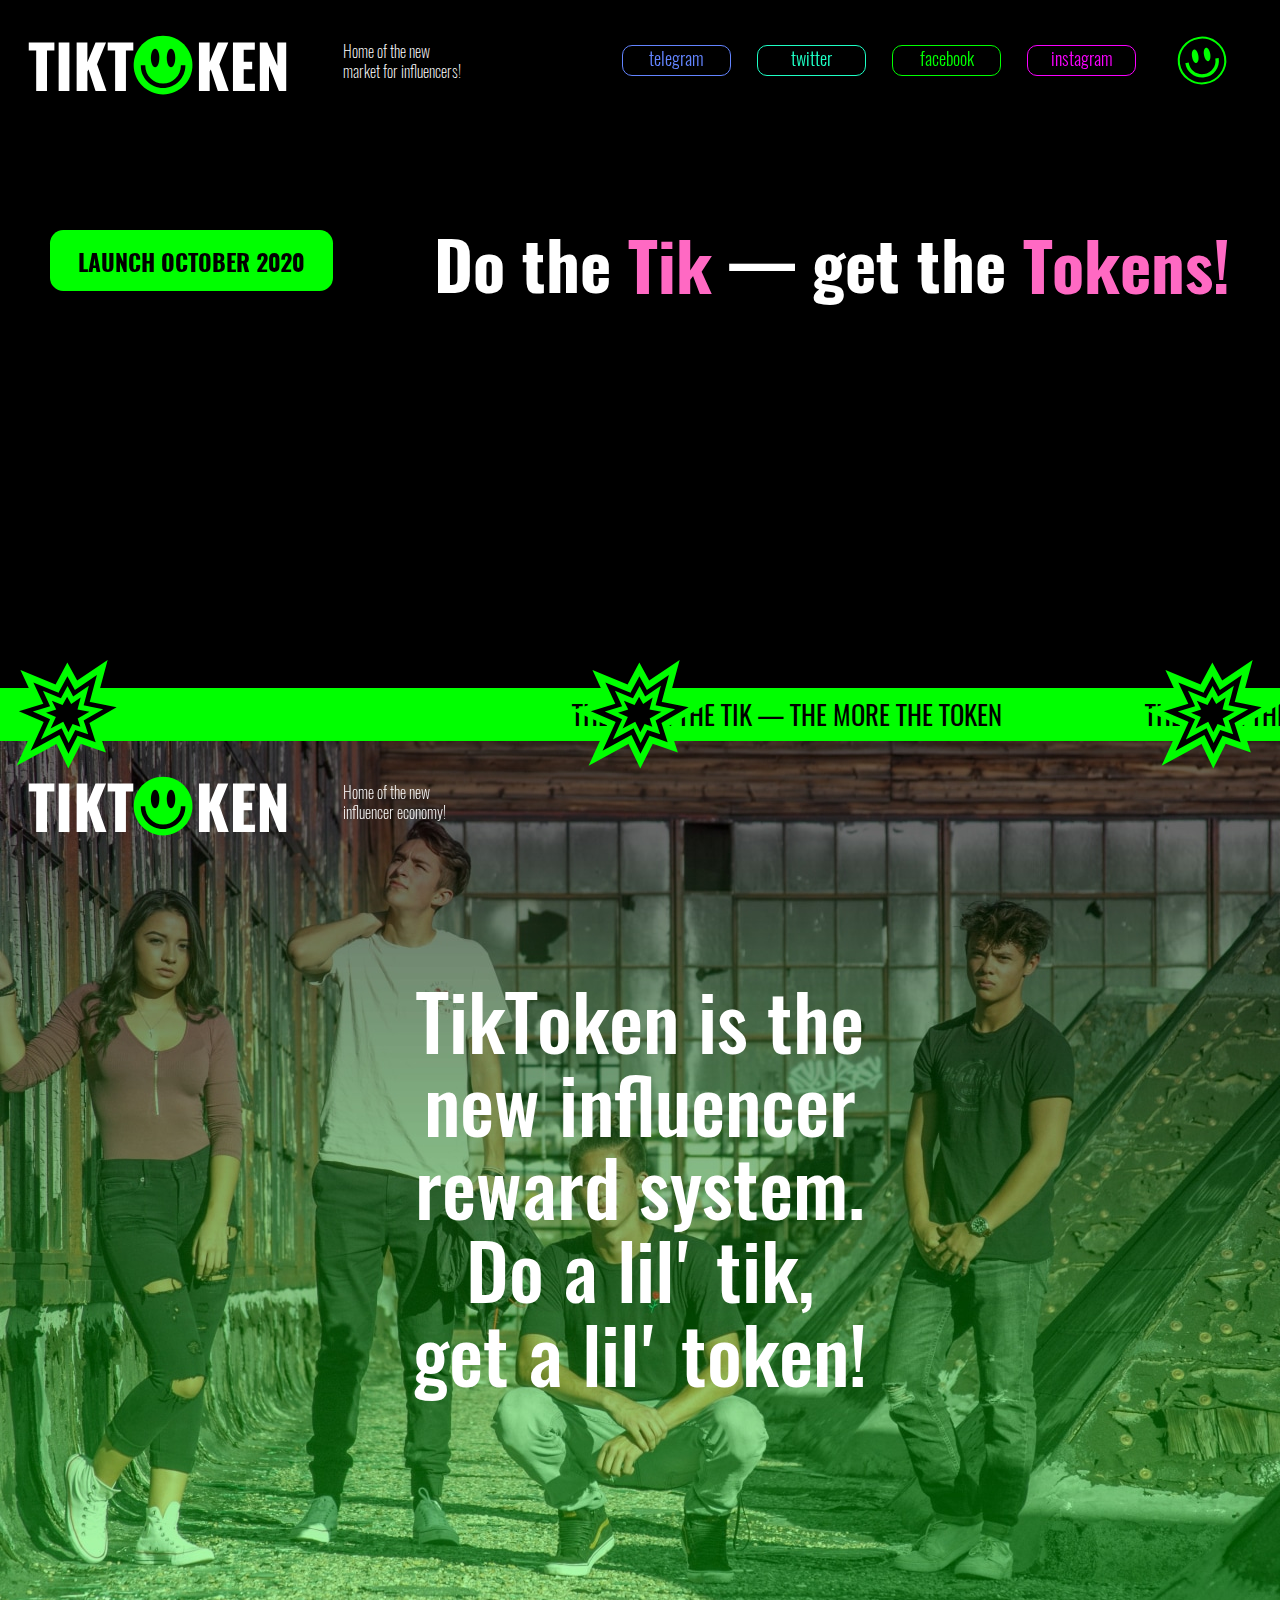
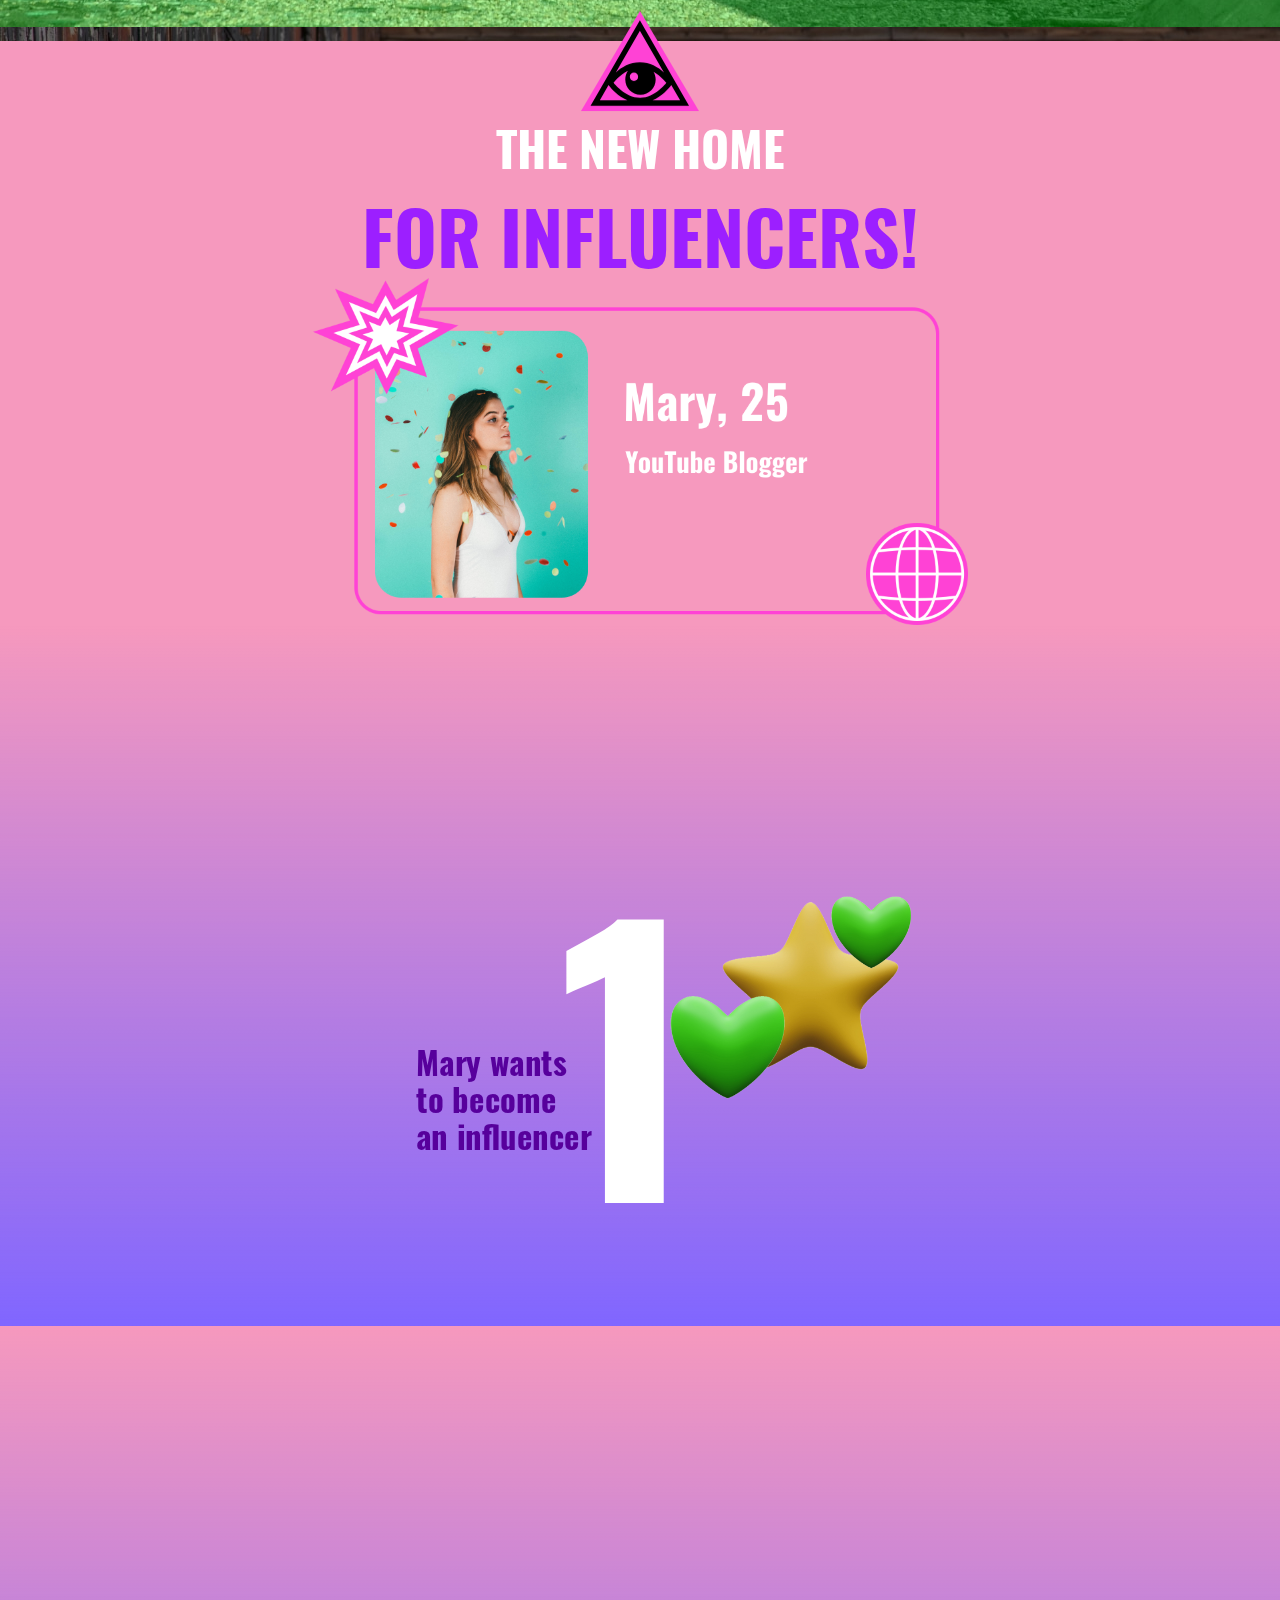
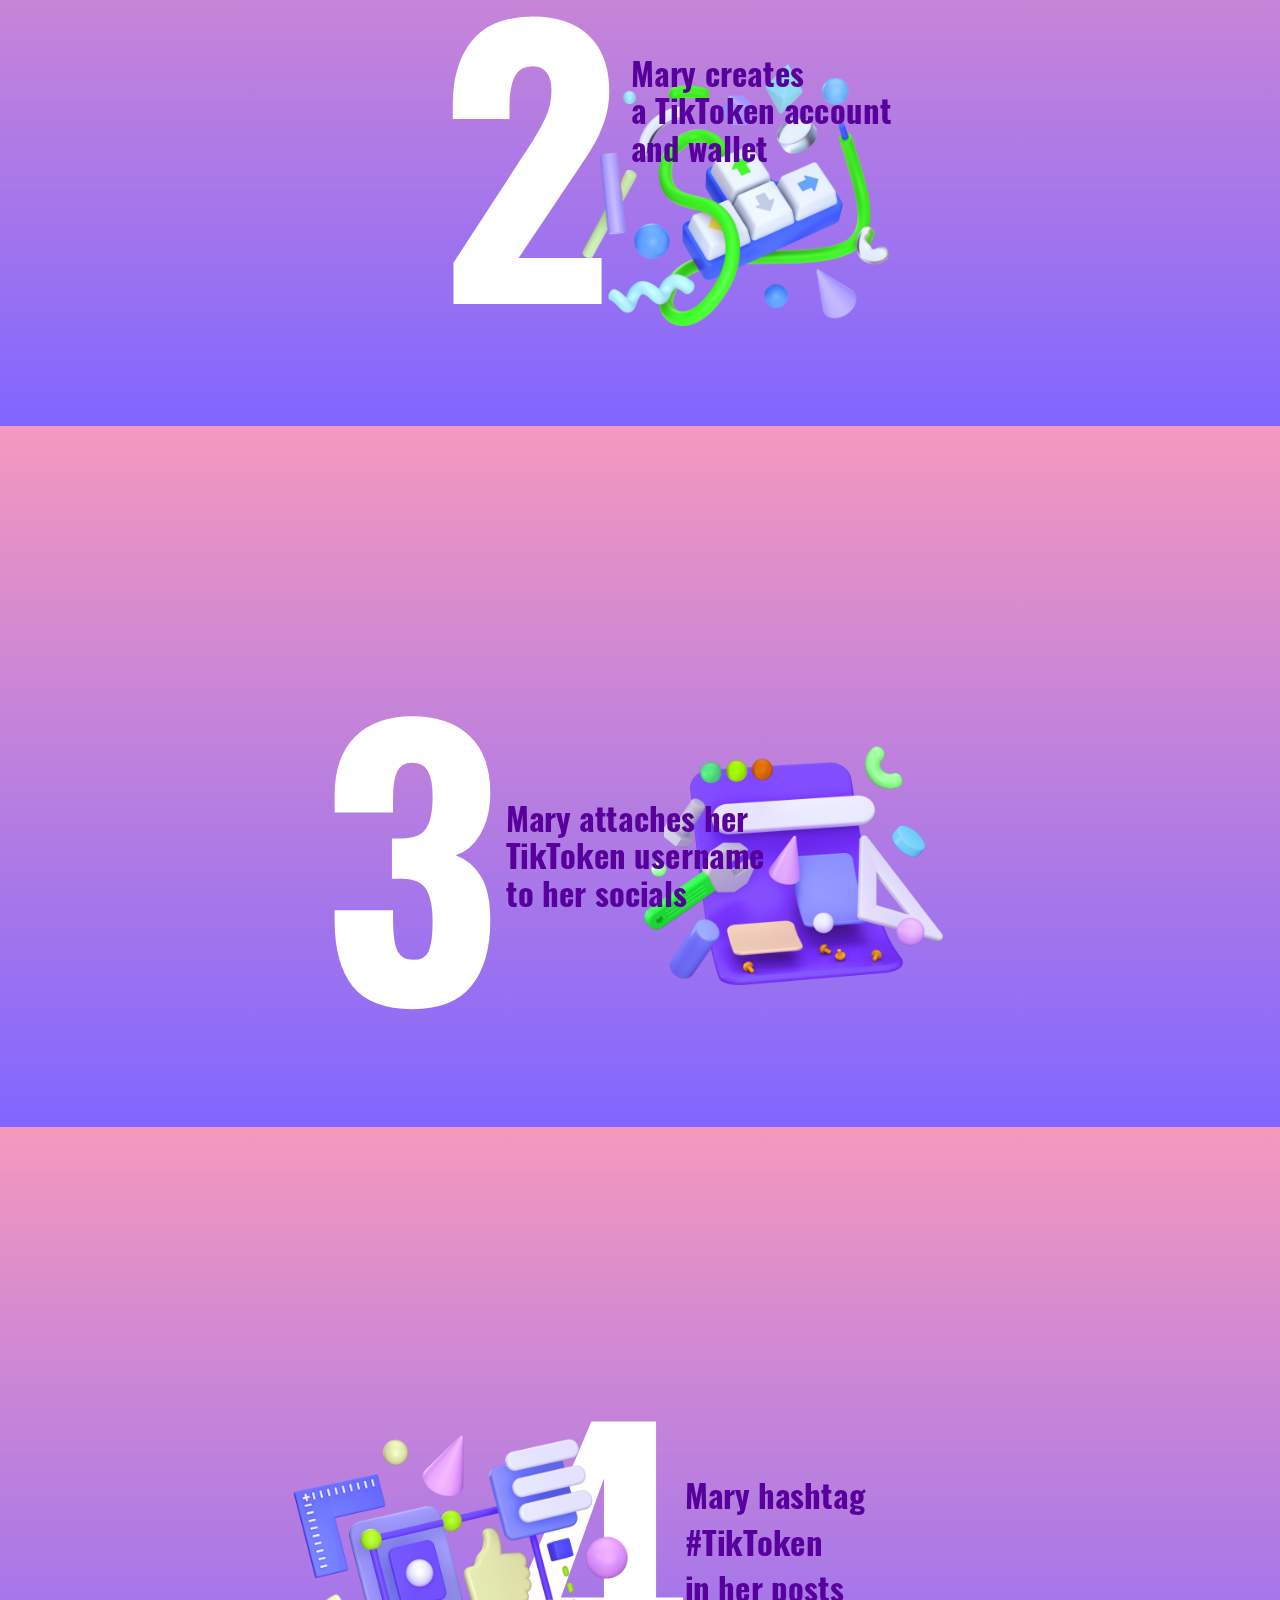
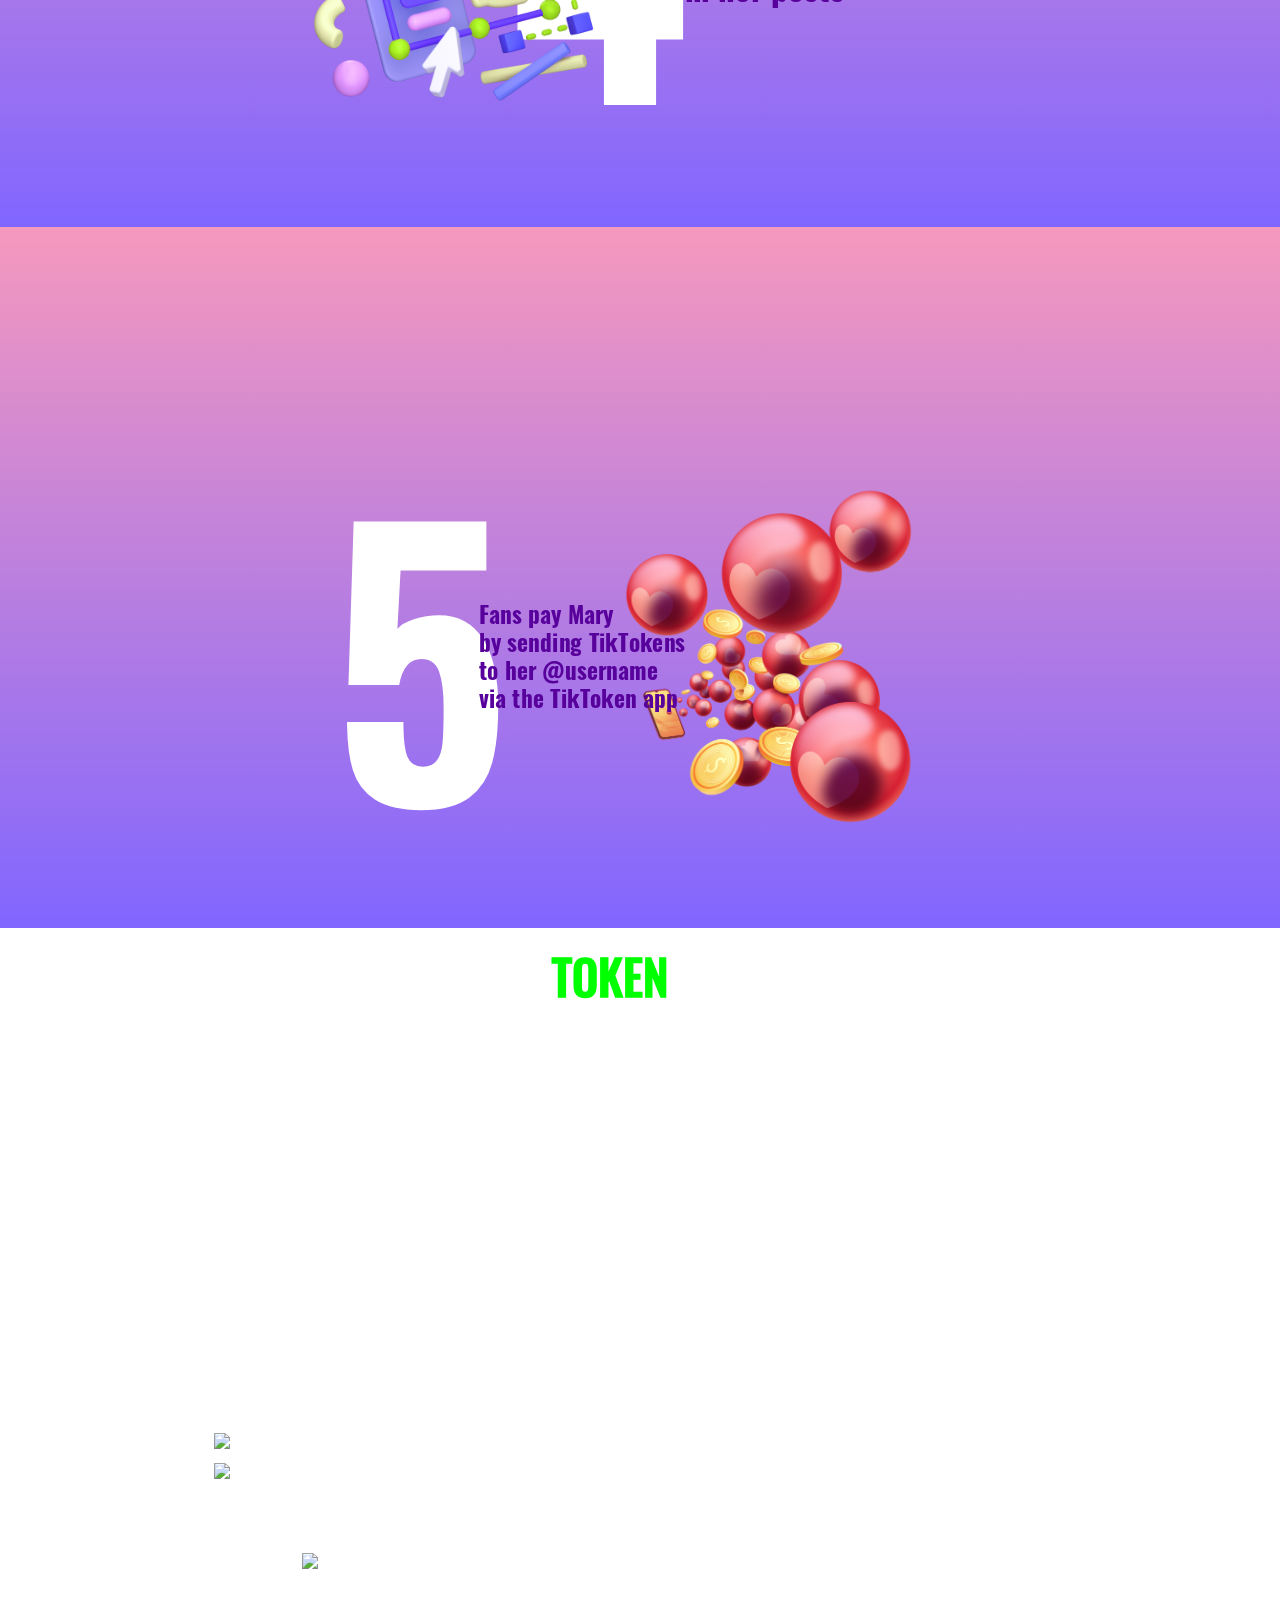
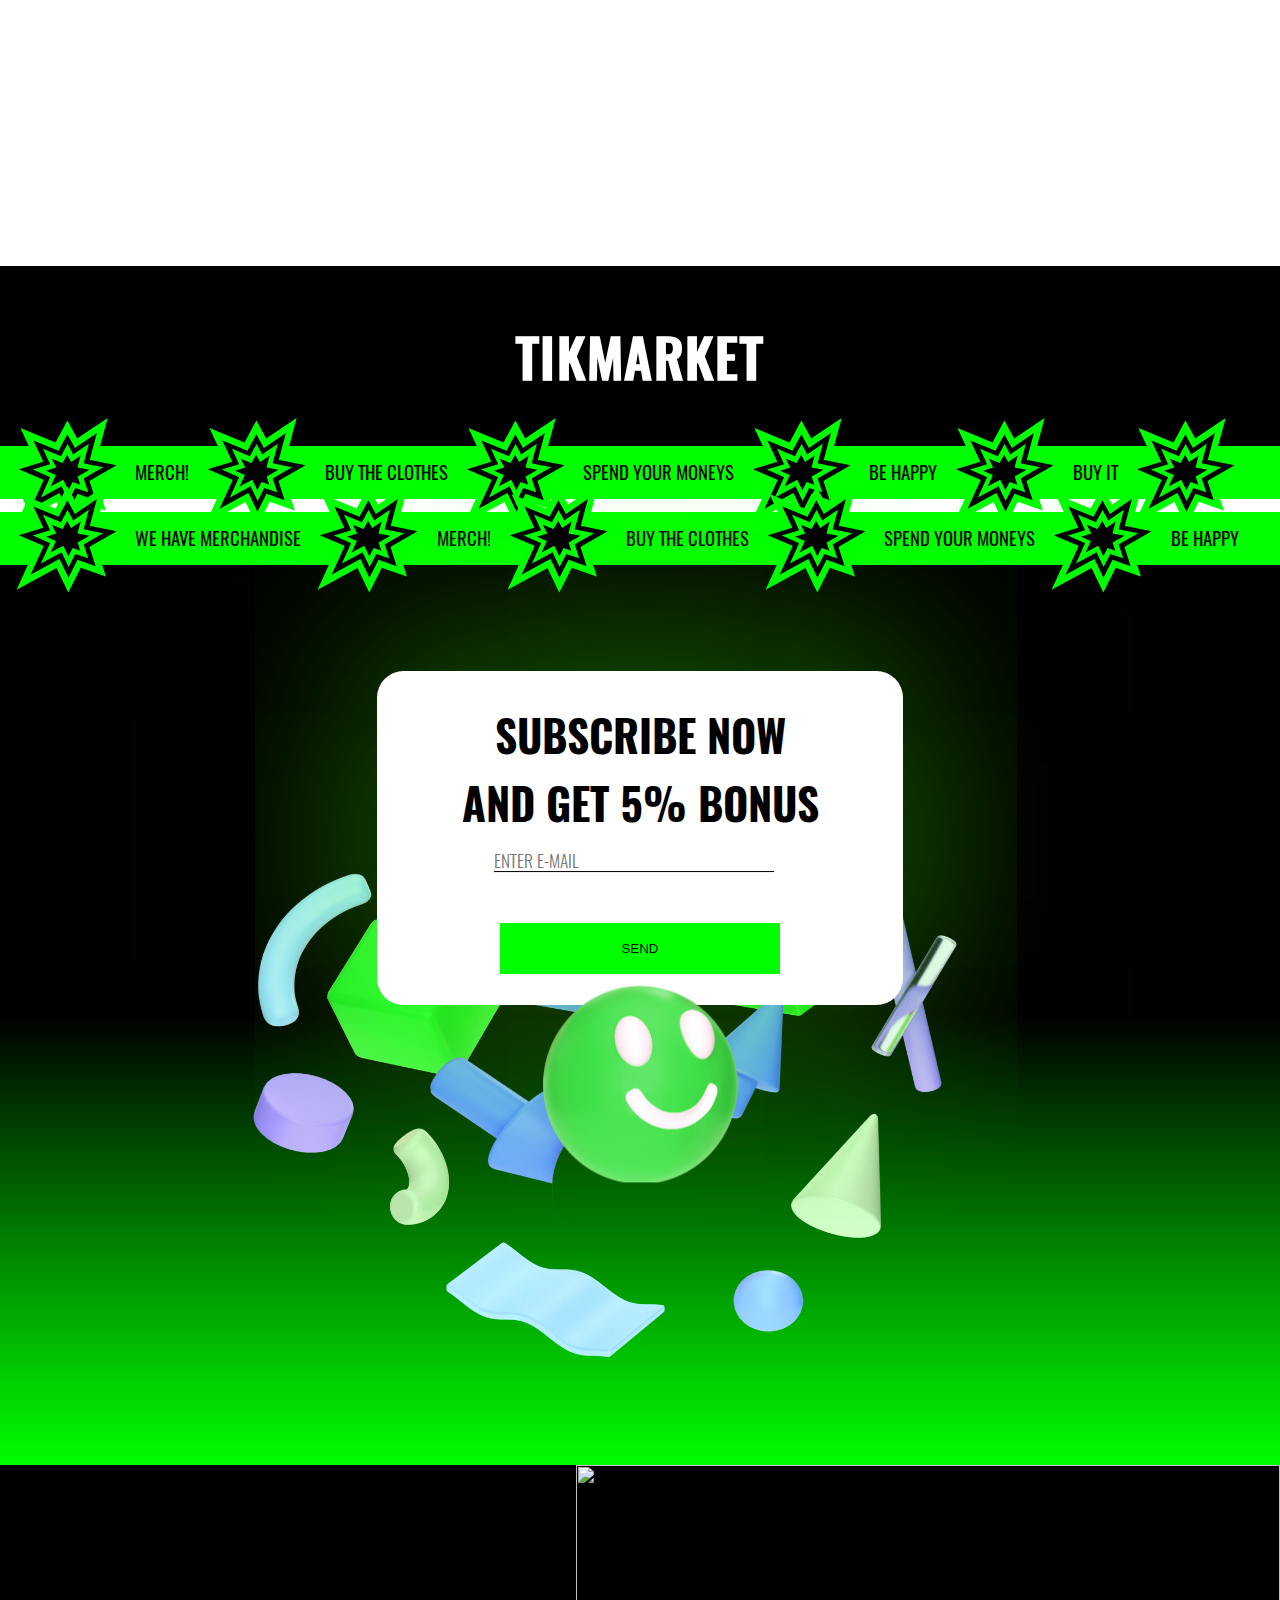
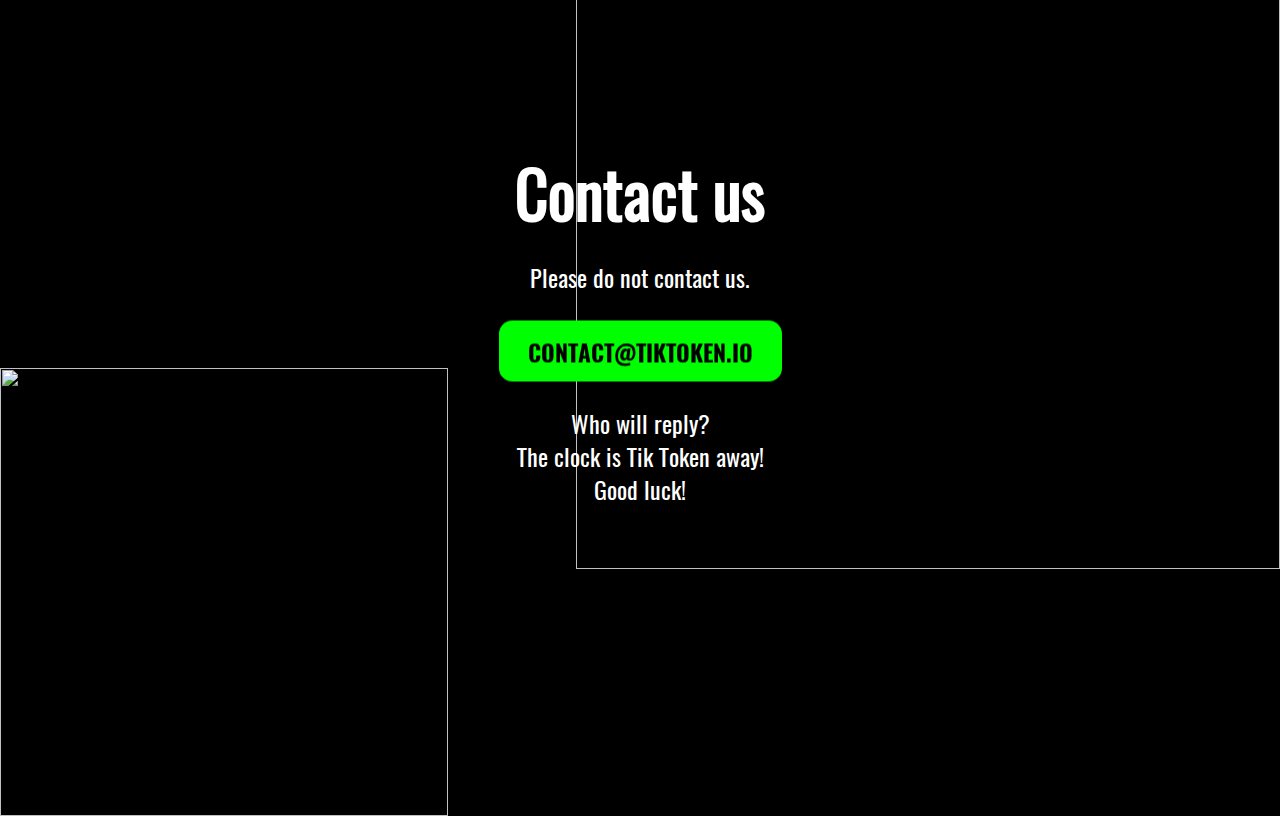
==== commit db41656b: "add" ====
--- a/index.html
+++ b/index.html
@@ -73,7 +73,7 @@
 <!-- <script src="https://stackpath.bootstrapcdn.com/bootstrap/4.1.0/js/bootstrap.min.js"
 				integrity="sha384-uefMccjFJAIv6A+rW+L4AHf99KvxDjWSu1z9VI8SKNVmz4sk7buKt/6v9KI65qnm"
 				crossorigin="anonymous"></script> -->
-	<link href="/0.js" rel="prefetch"><link href="/1.js" rel="prefetch"><link href="/10.js" rel="prefetch"><link href="/11.e1825e044fc6940fd76d.hot-update.js" rel="prefetch"><link href="/11.js" rel="prefetch"><link href="/12.js" rel="prefetch"><link href="/13.js" rel="prefetch"><link href="/14.js" rel="prefetch"><link href="/15.js" rel="prefetch"><link href="/16.js" rel="prefetch"><link href="/17.js" rel="prefetch"><link href="/2.js" rel="prefetch"><link href="/3.js" rel="prefetch"><link href="/4.js" rel="prefetch"><link href="/5.js" rel="prefetch"><link href="/6.js" rel="prefetch"><link href="/7.js" rel="prefetch"><link href="/8.js" rel="prefetch"><link href="/9.js" rel="prefetch"><link href="/app.js" rel="preload" as="script"><link rel="icon" type="image/png" sizes="32x32" href="/img/icons/favicon-32x32.png"><link rel="icon" type="image/png" sizes="16x16" href="/img/icons/favicon-16x16.png"><link rel="manifest" href="/manifest.json"><meta name="theme-color" content="#4DBA87"><meta name="apple-mobile-web-app-capable" content="no"><meta name="apple-mobile-web-app-status-bar-style" content="default"><meta name="apple-mobile-web-app-title" content="client"><link rel="apple-touch-icon" href="/img/icons/apple-touch-icon-152x152.png"><link rel="mask-icon" href="/img/icons/safari-pinned-tab.svg" color="#4DBA87"><meta name="msapplication-TileImage" content="/img/icons/msapplication-icon-144x144.png"><meta name="msapplication-TileColor" content="#000000"><style type="text/css">@charset "UTF-8";
+	<link href="/0.js" rel="prefetch"><link href="/1.js" rel="prefetch"><link href="/10.js" rel="prefetch"><link href="/11.e5c30e0dc9db1ffcf751.hot-update.js" rel="prefetch"><link href="/11.js" rel="prefetch"><link href="/12.js" rel="prefetch"><link href="/13.js" rel="prefetch"><link href="/14.js" rel="prefetch"><link href="/15.js" rel="prefetch"><link href="/16.js" rel="prefetch"><link href="/17.js" rel="prefetch"><link href="/2.js" rel="prefetch"><link href="/3.js" rel="prefetch"><link href="/4.js" rel="prefetch"><link href="/5.js" rel="prefetch"><link href="/6.js" rel="prefetch"><link href="/7.js" rel="prefetch"><link href="/8.js" rel="prefetch"><link href="/9.js" rel="prefetch"><link href="/app.js" rel="preload" as="script"><link rel="icon" type="image/png" sizes="32x32" href="/img/icons/favicon-32x32.png"><link rel="icon" type="image/png" sizes="16x16" href="/img/icons/favicon-16x16.png"><link rel="manifest" href="/manifest.json"><meta name="theme-color" content="#4DBA87"><meta name="apple-mobile-web-app-capable" content="no"><meta name="apple-mobile-web-app-status-bar-style" content="default"><meta name="apple-mobile-web-app-title" content="client"><link rel="apple-touch-icon" href="/img/icons/apple-touch-icon-152x152.png"><link rel="mask-icon" href="/img/icons/safari-pinned-tab.svg" color="#4DBA87"><meta name="msapplication-TileImage" content="/img/icons/msapplication-icon-144x144.png"><meta name="msapplication-TileColor" content="#000000"><style type="text/css">@charset "UTF-8";
 .red-natural-color {
 	color: #ce251b;
 	fill: #ce251b;
@@ -1332,140 +1332,140 @@
 	padding: 0.20833vw;
 }
 </style><script charset="utf-8" src="/11.js"></script><style>.title{
-margin-top: 1.3549724746627578vw;
-margin-bottom: 1.3549724746627578vw;
-margin-left: 1.5900840974098143vw;
-margin-right: 1.5900840974098143vw;
-padding-top: 1.1079511482753142vw;
-padding-bottom: 1.1079511482753142vw;
-padding-left: 1.2587226204701303vw;
-padding-right: 1.2587226204701303vw;
-border-radius: 0.19333888273611285vw;
-color: #4711e4;
+margin-top: 1.4719463997193625vw;
+margin-bottom: 1.4719463997193625vw;
+margin-left: 1.0963466918484557vw;
+margin-right: 1.0963466918484557vw;
+padding-top: 1.0732798211905596vw;
+padding-bottom: 1.0732798211905596vw;
+padding-left: 1.1829974199160405vw;
+padding-right: 1.1829974199160405vw;
+border-radius: 0.13896794990916425vw;
+color: #4c6b8a;
 border: none;
-font-size: 3.8721973532467597vw;
+font-size: 3.1473759386835525vw;
 }
 
 
 
 .subTitle{
-margin-top: 1.996797950323435vw;
-margin-bottom: 1.996797950323435vw;
-margin-left: 1.383105274474051vw;
-margin-right: 1.383105274474051vw;
-padding-top: 1.1815767159213109vw;
-padding-bottom: 1.1815767159213109vw;
-padding-left: 1.1918583510032694vw;
-padding-right: 1.1918583510032694vw;
-border-radius: 0.16362538831592469vw;
-color: #420ae3;
+margin-top: 1.567211200189837vw;
+margin-bottom: 1.567211200189837vw;
+margin-left: 1.4616428006534825vw;
+margin-right: 1.4616428006534825vw;
+padding-top: 1.1098497643230685vw;
+padding-bottom: 1.1098497643230685vw;
+padding-left: 1.036538896543513vw;
+padding-right: 1.036538896543513vw;
+border-radius: 0.1658984314309932vw;
+color: #486888;
 border: none;
-font-size: 2.4600351282780157vw;
+font-size: 2.054559421238917vw;
 }
 
 
 
 .button{
-margin-top: 1.9019264277334078vw;
-margin-bottom: 1.9019264277334078vw;
-margin-left: 1.4451529948781225vw;
-margin-right: 1.4451529948781225vw;
-padding-top: 1.1015968368174198vw;
-padding-bottom: 1.1015968368174198vw;
-padding-left: 1.164388404049368vw;
-padding-right: 1.164388404049368vw;
-border-radius: 0.11378740597852031vw;
-color: #6132e8;
+margin-top: 1.344602178722602vw;
+margin-bottom: 1.344602178722602vw;
+margin-left: 1.747306184426212vw;
+margin-right: 1.747306184426212vw;
+padding-top: 1.0198557040836582vw;
+padding-bottom: 1.0198557040836582vw;
+padding-left: 1.4188225383615802vw;
+padding-right: 1.4188225383615802vw;
+border-radius: 0.12175613858029091vw;
+color: #5a7693;
 cursor: pointer;
-font-size: 1.639248491600019vw;
-border: 1px solid #ebddef;
+font-size: 2.1225383187103297vw;
+border: 1px solid #ecf4f0;
 }
 
 
 
 .wrapper{
-margin-top: 0.6466172763619177vw;
-margin-bottom: 0.6466172763619177vw;
-margin-left: 0.49460751673220593vw;
-margin-right: 0.49460751673220593vw;
-padding-top: 1.1608103412703763vw;
-padding-bottom: 1.1608103412703763vw;
-padding-left: 0.20951428552104287vw;
-padding-right: 0.20951428552104287vw;
-border-radius: 0.15603171071848787vw;
-color: #6031e8;
-font-size: 1.4695957974456386vw;
-border: 1px solid #eadbee;
+margin-top: 0.5117371159048395vw;
+margin-bottom: 0.5117371159048395vw;
+margin-left: 0.5998902577870081vw;
+margin-right: 0.5998902577870081vw;
+padding-top: 1.1508059587443256vw;
+padding-bottom: 1.1508059587443256vw;
+padding-left: 0.2518011383267117vw;
+padding-right: 0.2518011383267117vw;
+border-radius: 0.11341035616943698vw;
+color: #476787;
+font-size: 1.605955345930083vw;
+border: 1px solid #eaf3ee;
 }
 
 
 
 .inputText{
-margin-top: 1.2378098944301428vw;
-margin-bottom: 1.2378098944301428vw;
-margin-left: 1.7472080141716362vw;
-margin-right: 1.7472080141716362vw;
-padding-top: 1.1280793223442627vw;
-padding-bottom: 1.1280793223442627vw;
-padding-left: 1.3690768627857042vw;
-padding-right: 1.3690768627857042vw;
-border-radius: 0.19865664076743897vw;
-color: #3d04e3;
-font-size: 1.8182963609543203vw;
-border: 1px solid #d9bee0;
+margin-top: 1.1582066584872692vw;
+margin-bottom: 1.1582066584872692vw;
+margin-left: 1.0918687475457811vw;
+margin-right: 1.0918687475457811vw;
+padding-top: 1.1118495499780419vw;
+padding-bottom: 1.1118495499780419vw;
+padding-left: 1.2533826676079172vw;
+padding-right: 1.2533826676079172vw;
+border-radius: 0.1954444008256777vw;
+color: #506e8d;
+font-size: 1.879988340630542vw;
+border: 1px solid #cae1d5;
 }
 
 
 
 .card{
-margin-top: 2.517445637291035vw;
-margin-bottom: 2.517445637291035vw;
-margin-left: 1.1860663768308917vw;
-margin-right: 1.1860663768308917vw;
-padding-top: 1.0035479563255163vw;
-padding-bottom: 1.0035479563255163vw;
-padding-left: 2.391254228558007vw;
-padding-right: 2.391254228558007vw;
-border-radius: 0.16217066235684816vw;
-color: #5422e6;
-font-size: 1.0470689606701786vw;
-border: 1px solid #c194cc;
+margin-top: 2.551862593675793vw;
+margin-bottom: 2.551862593675793vw;
+margin-left: 1.2336422023331353vw;
+margin-right: 1.2336422023331353vw;
+padding-top: 1.1324374880700292vw;
+padding-bottom: 1.1324374880700292vw;
+padding-left: 1.906594625847648vw;
+padding-right: 1.906594625847648vw;
+border-radius: 0.11176757918915657vw;
+color: #4c6a8a;
+font-size: 1.4280389488210368vw;
+border: 1px solid #c5ded1;
 }
 
 
 
 .colorBackground{
-margin-top: 0.1264984390925179vw;
-margin-bottom: 0.1264984390925179vw;
-margin-left: 0.7117913031042553vw;
-margin-right: 0.7117913031042553vw;
-padding-top: 0.7090153568647057vw;
-padding-bottom: 0.7090153568647057vw;
-padding-left: 0.2337446575856864vw;
-padding-right: 0.2337446575856864vw;
-border-radius: 0.17004151955044328vw;
-color: #5422e6;
-background: rgba(226,155,26,0.7562412630817061);
-font-size: 1.6393417185286285vw;
-border: 1px solid #c499ce;
+margin-top: 0.22327305501844863vw;
+margin-bottom: 0.22327305501844863vw;
+margin-left: 0.6342618621631648vw;
+margin-right: 0.6342618621631648vw;
+padding-top: 0.6779016940411953vw;
+padding-bottom: 0.6779016940411953vw;
+padding-left: 0.7398784053542151vw;
+padding-right: 0.7398784053542151vw;
+border-radius: 0.19887433788650022vw;
+color: #4b6a89;
+background: rgba(140,7,211,0.9834226937674733);
+font-size: 1.9325395892760544vw;
+border: 1px solid #c4ddd0;
 }
 
 
 
 .click{
-margin-top: 1.452596164030036vw;
-margin-bottom: 1.452596164030036vw;
-margin-left: 1.5805964623779327vw;
-margin-right: 1.5805964623779327vw;
-padding-top: 2.361430384033859vw;
-padding-bottom: 2.361430384033859vw;
-padding-left: 1.5734483170617417vw;
-padding-right: 1.5734483170617417vw;
-border-radius: 0.17632161910465702vw;
-color: #5e2ee7;
+margin-top: 1.3240871519175295vw;
+margin-bottom: 1.3240871519175295vw;
+margin-left: 1.5204520765019707vw;
+margin-right: 1.5204520765019707vw;
+padding-top: 1.7023422363600165vw;
+padding-bottom: 1.7023422363600165vw;
+padding-left: 1.8642763527692203vw;
+padding-right: 1.8642763527692203vw;
+border-radius: 0.11714139403986326vw;
+color: #466586;
 cursor: pointer;
-font-size: 1.3387322780308235vw;
-border: 1px solid #d2b1da;
+font-size: 1.5197484429205297vw;
+border: 1px solid #e6f1eb;
 }
 
 
@@ -1626,140 +1626,140 @@
 	text-align: center;
 }
 </style><style>.title{
-margin-top: 1.3549724746627578vw;
-margin-bottom: 1.3549724746627578vw;
-margin-left: 1.5900840974098143vw;
-margin-right: 1.5900840974098143vw;
-padding-top: 1.1079511482753142vw;
-padding-bottom: 1.1079511482753142vw;
-padding-left: 1.2587226204701303vw;
-padding-right: 1.2587226204701303vw;
-border-radius: 0.19333888273611285vw;
-color: #4711e4;
+margin-top: 1.4719463997193625vw;
+margin-bottom: 1.4719463997193625vw;
+margin-left: 1.0963466918484557vw;
+margin-right: 1.0963466918484557vw;
+padding-top: 1.0732798211905596vw;
+padding-bottom: 1.0732798211905596vw;
+padding-left: 1.1829974199160405vw;
+padding-right: 1.1829974199160405vw;
+border-radius: 0.13896794990916425vw;
+color: #4c6b8a;
 border: none;
-font-size: 3.8721973532467597vw;
+font-size: 3.1473759386835525vw;
 }
 
 
 
 .subTitle{
-margin-top: 1.996797950323435vw;
-margin-bottom: 1.996797950323435vw;
-margin-left: 1.383105274474051vw;
-margin-right: 1.383105274474051vw;
-padding-top: 1.1815767159213109vw;
-padding-bottom: 1.1815767159213109vw;
-padding-left: 1.1918583510032694vw;
-padding-right: 1.1918583510032694vw;
-border-radius: 0.16362538831592469vw;
-color: #420ae3;
+margin-top: 1.567211200189837vw;
+margin-bottom: 1.567211200189837vw;
+margin-left: 1.4616428006534825vw;
+margin-right: 1.4616428006534825vw;
+padding-top: 1.1098497643230685vw;
+padding-bottom: 1.1098497643230685vw;
+padding-left: 1.036538896543513vw;
+padding-right: 1.036538896543513vw;
+border-radius: 0.1658984314309932vw;
+color: #486888;
 border: none;
-font-size: 2.4600351282780157vw;
+font-size: 2.054559421238917vw;
 }
 
 
 
 .button{
-margin-top: 1.9019264277334078vw;
-margin-bottom: 1.9019264277334078vw;
-margin-left: 1.4451529948781225vw;
-margin-right: 1.4451529948781225vw;
-padding-top: 1.1015968368174198vw;
-padding-bottom: 1.1015968368174198vw;
-padding-left: 1.164388404049368vw;
-padding-right: 1.164388404049368vw;
-border-radius: 0.11378740597852031vw;
-color: #6132e8;
+margin-top: 1.344602178722602vw;
+margin-bottom: 1.344602178722602vw;
+margin-left: 1.747306184426212vw;
+margin-right: 1.747306184426212vw;
+padding-top: 1.0198557040836582vw;
+padding-bottom: 1.0198557040836582vw;
+padding-left: 1.4188225383615802vw;
+padding-right: 1.4188225383615802vw;
+border-radius: 0.12175613858029091vw;
+color: #5a7693;
 cursor: pointer;
-font-size: 1.639248491600019vw;
-border: 1px solid #ebddef;
+font-size: 2.1225383187103297vw;
+border: 1px solid #ecf4f0;
 }
 
 
 
 .wrapper{
-margin-top: 0.6466172763619177vw;
-margin-bottom: 0.6466172763619177vw;
-margin-left: 0.49460751673220593vw;
-margin-right: 0.49460751673220593vw;
-padding-top: 1.1608103412703763vw;
-padding-bottom: 1.1608103412703763vw;
-padding-left: 0.20951428552104287vw;
-padding-right: 0.20951428552104287vw;
-border-radius: 0.15603171071848787vw;
-color: #6031e8;
-font-size: 1.4695957974456386vw;
-border: 1px solid #eadbee;
+margin-top: 0.5117371159048395vw;
+margin-bottom: 0.5117371159048395vw;
+margin-left: 0.5998902577870081vw;
+margin-right: 0.5998902577870081vw;
+padding-top: 1.1508059587443256vw;
+padding-bottom: 1.1508059587443256vw;
+padding-left: 0.2518011383267117vw;
+padding-right: 0.2518011383267117vw;
+border-radius: 0.11341035616943698vw;
+color: #476787;
+font-size: 1.605955345930083vw;
+border: 1px solid #eaf3ee;
 }
 
 
 
 .inputText{
-margin-top: 1.2378098944301428vw;
-margin-bottom: 1.2378098944301428vw;
-margin-left: 1.7472080141716362vw;
-margin-right: 1.7472080141716362vw;
-padding-top: 1.1280793223442627vw;
-padding-bottom: 1.1280793223442627vw;
-padding-left: 1.3690768627857042vw;
-padding-right: 1.3690768627857042vw;
-border-radius: 0.19865664076743897vw;
-color: #3d04e3;
-font-size: 1.8182963609543203vw;
-border: 1px solid #d9bee0;
+margin-top: 1.1582066584872692vw;
+margin-bottom: 1.1582066584872692vw;
+margin-left: 1.0918687475457811vw;
+margin-right: 1.0918687475457811vw;
+padding-top: 1.1118495499780419vw;
+padding-bottom: 1.1118495499780419vw;
+padding-left: 1.2533826676079172vw;
+padding-right: 1.2533826676079172vw;
+border-radius: 0.1954444008256777vw;
+color: #506e8d;
+font-size: 1.879988340630542vw;
+border: 1px solid #cae1d5;
 }
 
 
 
 .card{
-margin-top: 2.517445637291035vw;
-margin-bottom: 2.517445637291035vw;
-margin-left: 1.1860663768308917vw;
-margin-right: 1.1860663768308917vw;
-padding-top: 1.0035479563255163vw;
-padding-bottom: 1.0035479563255163vw;
-padding-left: 2.391254228558007vw;
-padding-right: 2.391254228558007vw;
-border-radius: 0.16217066235684816vw;
-color: #5422e6;
-font-size: 1.0470689606701786vw;
-border: 1px solid #c194cc;
+margin-top: 2.551862593675793vw;
+margin-bottom: 2.551862593675793vw;
+margin-left: 1.2336422023331353vw;
+margin-right: 1.2336422023331353vw;
+padding-top: 1.1324374880700292vw;
+padding-bottom: 1.1324374880700292vw;
+padding-left: 1.906594625847648vw;
+padding-right: 1.906594625847648vw;
+border-radius: 0.11176757918915657vw;
+color: #4c6a8a;
+font-size: 1.4280389488210368vw;
+border: 1px solid #c5ded1;
 }
 
 
 
 .colorBackground{
-margin-top: 0.1264984390925179vw;
-margin-bottom: 0.1264984390925179vw;
-margin-left: 0.7117913031042553vw;
-margin-right: 0.7117913031042553vw;
-padding-top: 0.7090153568647057vw;
-padding-bottom: 0.7090153568647057vw;
-padding-left: 0.2337446575856864vw;
-padding-right: 0.2337446575856864vw;
-border-radius: 0.17004151955044328vw;
-color: #5422e6;
-background: rgba(226,155,26,0.7562412630817061);
-font-size: 1.6393417185286285vw;
-border: 1px solid #c499ce;
+margin-top: 0.22327305501844863vw;
+margin-bottom: 0.22327305501844863vw;
+margin-left: 0.6342618621631648vw;
+margin-right: 0.6342618621631648vw;
+padding-top: 0.6779016940411953vw;
+padding-bottom: 0.6779016940411953vw;
+padding-left: 0.7398784053542151vw;
+padding-right: 0.7398784053542151vw;
+border-radius: 0.19887433788650022vw;
+color: #4b6a89;
+background: rgba(140,7,211,0.9834226937674733);
+font-size: 1.9325395892760544vw;
+border: 1px solid #c4ddd0;
 }
 
 
 
 .click{
-margin-top: 1.452596164030036vw;
-margin-bottom: 1.452596164030036vw;
-margin-left: 1.5805964623779327vw;
-margin-right: 1.5805964623779327vw;
-padding-top: 2.361430384033859vw;
-padding-bottom: 2.361430384033859vw;
-padding-left: 1.5734483170617417vw;
-padding-right: 1.5734483170617417vw;
-border-radius: 0.17632161910465702vw;
-color: #5e2ee7;
+margin-top: 1.3240871519175295vw;
+margin-bottom: 1.3240871519175295vw;
+margin-left: 1.5204520765019707vw;
+margin-right: 1.5204520765019707vw;
+padding-top: 1.7023422363600165vw;
+padding-bottom: 1.7023422363600165vw;
+padding-left: 1.8642763527692203vw;
+padding-right: 1.8642763527692203vw;
+border-radius: 0.11714139403986326vw;
+color: #466586;
 cursor: pointer;
-font-size: 1.3387322780308235vw;
-border: 1px solid #d2b1da;
+font-size: 1.5197484429205297vw;
+border: 1px solid #e6f1eb;
 }
 
 
@@ -2758,7 +2758,6 @@
 	display: block;
 	width: 100%;
 	white-space: nowrap;
-	overflow: hidden;
 }
 .marquee span {
 	display: inline-block;
@@ -3519,7 +3518,13 @@
 			-webkit-box-direction: reverse;
 					-ms-flex-direction: column-reverse;
 							flex-direction: column-reverse;
+			-webkit-box-align: center;
+					-ms-flex-align: center;
+							align-items: center;
 			padding-top: 2vw;
+			-webkit-box-pack: center;
+					-ms-flex-pack: center;
+							justify-content: center;
 }
 }
 .buttonGreen {
@@ -3942,145 +3947,145 @@
 	display: inline-block;
 }
 </style><style>.title{
-margin-top: 1.3549724746627578vw;
-margin-bottom: 1.3549724746627578vw;
-margin-left: 1.5900840974098143vw;
-margin-right: 1.5900840974098143vw;
-padding-top: 1.1079511482753142vw;
-padding-bottom: 1.1079511482753142vw;
-padding-left: 1.2587226204701303vw;
-padding-right: 1.2587226204701303vw;
-border-radius: 0.19333888273611285vw;
-color: #4711e4;
+margin-top: 1.4719463997193625vw;
+margin-bottom: 1.4719463997193625vw;
+margin-left: 1.0963466918484557vw;
+margin-right: 1.0963466918484557vw;
+padding-top: 1.0732798211905596vw;
+padding-bottom: 1.0732798211905596vw;
+padding-left: 1.1829974199160405vw;
+padding-right: 1.1829974199160405vw;
+border-radius: 0.13896794990916425vw;
+color: #4c6b8a;
 border: none;
-font-size: 3.8721973532467597vw;
+font-size: 3.1473759386835525vw;
 }
 
 
 
 .subTitle{
-margin-top: 1.996797950323435vw;
-margin-bottom: 1.996797950323435vw;
-margin-left: 1.383105274474051vw;
-margin-right: 1.383105274474051vw;
-padding-top: 1.1815767159213109vw;
-padding-bottom: 1.1815767159213109vw;
-padding-left: 1.1918583510032694vw;
-padding-right: 1.1918583510032694vw;
-border-radius: 0.16362538831592469vw;
-color: #420ae3;
+margin-top: 1.567211200189837vw;
+margin-bottom: 1.567211200189837vw;
+margin-left: 1.4616428006534825vw;
+margin-right: 1.4616428006534825vw;
+padding-top: 1.1098497643230685vw;
+padding-bottom: 1.1098497643230685vw;
+padding-left: 1.036538896543513vw;
+padding-right: 1.036538896543513vw;
+border-radius: 0.1658984314309932vw;
+color: #486888;
 border: none;
-font-size: 2.4600351282780157vw;
+font-size: 2.054559421238917vw;
 }
 
 
 
 .button{
-margin-top: 1.9019264277334078vw;
-margin-bottom: 1.9019264277334078vw;
-margin-left: 1.4451529948781225vw;
-margin-right: 1.4451529948781225vw;
-padding-top: 1.1015968368174198vw;
-padding-bottom: 1.1015968368174198vw;
-padding-left: 1.164388404049368vw;
-padding-right: 1.164388404049368vw;
-border-radius: 0.11378740597852031vw;
-color: #6132e8;
+margin-top: 1.344602178722602vw;
+margin-bottom: 1.344602178722602vw;
+margin-left: 1.747306184426212vw;
+margin-right: 1.747306184426212vw;
+padding-top: 1.0198557040836582vw;
+padding-bottom: 1.0198557040836582vw;
+padding-left: 1.4188225383615802vw;
+padding-right: 1.4188225383615802vw;
+border-radius: 0.12175613858029091vw;
+color: #5a7693;
 cursor: pointer;
-font-size: 1.639248491600019vw;
-border: 1px solid #ebddef;
+font-size: 2.1225383187103297vw;
+border: 1px solid #ecf4f0;
 }
 
 
 
 .wrapper{
-margin-top: 0.6466172763619177vw;
-margin-bottom: 0.6466172763619177vw;
-margin-left: 0.49460751673220593vw;
-margin-right: 0.49460751673220593vw;
-padding-top: 1.1608103412703763vw;
-padding-bottom: 1.1608103412703763vw;
-padding-left: 0.20951428552104287vw;
-padding-right: 0.20951428552104287vw;
-border-radius: 0.15603171071848787vw;
-color: #6031e8;
-font-size: 1.4695957974456386vw;
-border: 1px solid #eadbee;
+margin-top: 0.5117371159048395vw;
+margin-bottom: 0.5117371159048395vw;
+margin-left: 0.5998902577870081vw;
+margin-right: 0.5998902577870081vw;
+padding-top: 1.1508059587443256vw;
+padding-bottom: 1.1508059587443256vw;
+padding-left: 0.2518011383267117vw;
+padding-right: 0.2518011383267117vw;
+border-radius: 0.11341035616943698vw;
+color: #476787;
+font-size: 1.605955345930083vw;
+border: 1px solid #eaf3ee;
 }
 
 
 
 .inputText{
-margin-top: 1.2378098944301428vw;
-margin-bottom: 1.2378098944301428vw;
-margin-left: 1.7472080141716362vw;
-margin-right: 1.7472080141716362vw;
-padding-top: 1.1280793223442627vw;
-padding-bottom: 1.1280793223442627vw;
-padding-left: 1.3690768627857042vw;
-padding-right: 1.3690768627857042vw;
-border-radius: 0.19865664076743897vw;
-color: #3d04e3;
-font-size: 1.8182963609543203vw;
-border: 1px solid #d9bee0;
+margin-top: 1.1582066584872692vw;
+margin-bottom: 1.1582066584872692vw;
+margin-left: 1.0918687475457811vw;
+margin-right: 1.0918687475457811vw;
+padding-top: 1.1118495499780419vw;
+padding-bottom: 1.1118495499780419vw;
+padding-left: 1.2533826676079172vw;
+padding-right: 1.2533826676079172vw;
+border-radius: 0.1954444008256777vw;
+color: #506e8d;
+font-size: 1.879988340630542vw;
+border: 1px solid #cae1d5;
 }
 
 
 
 .card{
-margin-top: 2.517445637291035vw;
-margin-bottom: 2.517445637291035vw;
-margin-left: 1.1860663768308917vw;
-margin-right: 1.1860663768308917vw;
-padding-top: 1.0035479563255163vw;
-padding-bottom: 1.0035479563255163vw;
-padding-left: 2.391254228558007vw;
-padding-right: 2.391254228558007vw;
-border-radius: 0.16217066235684816vw;
-color: #5422e6;
-font-size: 1.0470689606701786vw;
-border: 1px solid #c194cc;
+margin-top: 2.551862593675793vw;
+margin-bottom: 2.551862593675793vw;
+margin-left: 1.2336422023331353vw;
+margin-right: 1.2336422023331353vw;
+padding-top: 1.1324374880700292vw;
+padding-bottom: 1.1324374880700292vw;
+padding-left: 1.906594625847648vw;
+padding-right: 1.906594625847648vw;
+border-radius: 0.11176757918915657vw;
+color: #4c6a8a;
+font-size: 1.4280389488210368vw;
+border: 1px solid #c5ded1;
 }
 
 
 
 .colorBackground{
-margin-top: 0.1264984390925179vw;
-margin-bottom: 0.1264984390925179vw;
-margin-left: 0.7117913031042553vw;
-margin-right: 0.7117913031042553vw;
-padding-top: 0.7090153568647057vw;
-padding-bottom: 0.7090153568647057vw;
-padding-left: 0.2337446575856864vw;
-padding-right: 0.2337446575856864vw;
-border-radius: 0.17004151955044328vw;
-color: #5422e6;
-background: rgba(226,155,26,0.7562412630817061);
-font-size: 1.6393417185286285vw;
-border: 1px solid #c499ce;
+margin-top: 0.22327305501844863vw;
+margin-bottom: 0.22327305501844863vw;
+margin-left: 0.6342618621631648vw;
+margin-right: 0.6342618621631648vw;
+padding-top: 0.6779016940411953vw;
+padding-bottom: 0.6779016940411953vw;
+padding-left: 0.7398784053542151vw;
+padding-right: 0.7398784053542151vw;
+border-radius: 0.19887433788650022vw;
+color: #4b6a89;
+background: rgba(140,7,211,0.9834226937674733);
+font-size: 1.9325395892760544vw;
+border: 1px solid #c4ddd0;
 }
 
 
 
 .click{
-margin-top: 1.452596164030036vw;
-margin-bottom: 1.452596164030036vw;
-margin-left: 1.5805964623779327vw;
-margin-right: 1.5805964623779327vw;
-padding-top: 2.361430384033859vw;
-padding-bottom: 2.361430384033859vw;
-padding-left: 1.5734483170617417vw;
-padding-right: 1.5734483170617417vw;
-border-radius: 0.17632161910465702vw;
-color: #5e2ee7;
+margin-top: 1.3240871519175295vw;
+margin-bottom: 1.3240871519175295vw;
+margin-left: 1.5204520765019707vw;
+margin-right: 1.5204520765019707vw;
+padding-top: 1.7023422363600165vw;
+padding-bottom: 1.7023422363600165vw;
+padding-left: 1.8642763527692203vw;
+padding-right: 1.8642763527692203vw;
+border-radius: 0.11714139403986326vw;
+color: #466586;
 cursor: pointer;
-font-size: 1.3387322780308235vw;
-border: 1px solid #d2b1da;
-}
-
-
-
-</style><script type="text/javascript" charset="UTF-8" src="https://apis.google.com/js/api.js?onload=__iframefcb226021" gapi_processed="true"></script><script charset="utf-8" src="/11.7afb6ad38c2eab6adcb3.hot-update.js" crossorigin="anonymous"></script><script charset="utf-8" src="/11.2cf11c5296dfc17392fb.hot-update.js" crossorigin="anonymous"></script><script charset="utf-8" src="/11.47382867f60fa861b770.hot-update.js" crossorigin="anonymous"></script><script charset="utf-8" src="/11.d2447f6f0785f4cb3f45.hot-update.js" crossorigin="anonymous"></script></head>
+font-size: 1.5197484429205297vw;
+border: 1px solid #e6f1eb;
+}
+
+
+
+</style><script type="text/javascript" charset="UTF-8" src="https://apis.google.com/js/api.js?onload=__iframefcb12249" gapi_processed="true"></script></head>
 	<body>
 		<noscript>
 			<strong>We're sorry but client doesn't work properly without JavaScript enabled. Please enable it to continue.</strong>
@@ -4125,4 +4130,4 @@
 		<!-- built files will be auto injected -->
 	<script type="text/javascript" src="/app.js"></script>
 
-<iframe ng-non-bindable="" frameborder="0" hspace="0" marginheight="0" marginwidth="0" scrolling="no" tabindex="0" vspace="0" width="100%" id="I0_1601579097090" name="I0_1601579097090" src="https://cosmic-b728f.firebaseapp.com/__/auth/iframe?apiKey=AIzaSyC9RJGOKbWJzR3rXOZsX5HvSkzvV17z5LQ&amp;appName=%5BDEFAULT%5D&amp;v=6.6.0&amp;usegapi=1&amp;jsh=m%3B%2F_%2Fscs%2Fapps-static%2F_%2Fjs%2Fk%3Doz.gapi.ru.GL7eXSBCyFw.O%2Fam%3DwQE%2Fd%3D1%2Fct%3Dzgms%2Frs%3DAGLTcCO7_yXAA99TVMNKRrcmlC3lVrOsyA%2Fm%3D__features__#id=I0_1601579097090&amp;_gfid=I0_1601579097090&amp;parent=http%3A%2F%2Flocalhost%3A8080&amp;pfname=&amp;rpctoken=23696529" style="position: absolute; top: -100px; width: 1px; height: 1px;"></iframe></body></html>+<iframe ng-non-bindable="" frameborder="0" hspace="0" marginheight="0" marginwidth="0" scrolling="no" tabindex="0" vspace="0" width="100%" id="I0_1601579602275" name="I0_1601579602275" src="https://cosmic-b728f.firebaseapp.com/__/auth/iframe?apiKey=AIzaSyC9RJGOKbWJzR3rXOZsX5HvSkzvV17z5LQ&amp;appName=%5BDEFAULT%5D&amp;v=6.6.0&amp;usegapi=1&amp;jsh=m%3B%2F_%2Fscs%2Fapps-static%2F_%2Fjs%2Fk%3Doz.gapi.ru.GL7eXSBCyFw.O%2Fam%3DwQE%2Fd%3D1%2Fct%3Dzgms%2Frs%3DAGLTcCO7_yXAA99TVMNKRrcmlC3lVrOsyA%2Fm%3D__features__#id=I0_1601579602275&amp;_gfid=I0_1601579602275&amp;parent=http%3A%2F%2Flocalhost%3A8080&amp;pfname=&amp;rpctoken=10753201" style="position: absolute; top: -100px; width: 1px; height: 1px;"></iframe></body></html>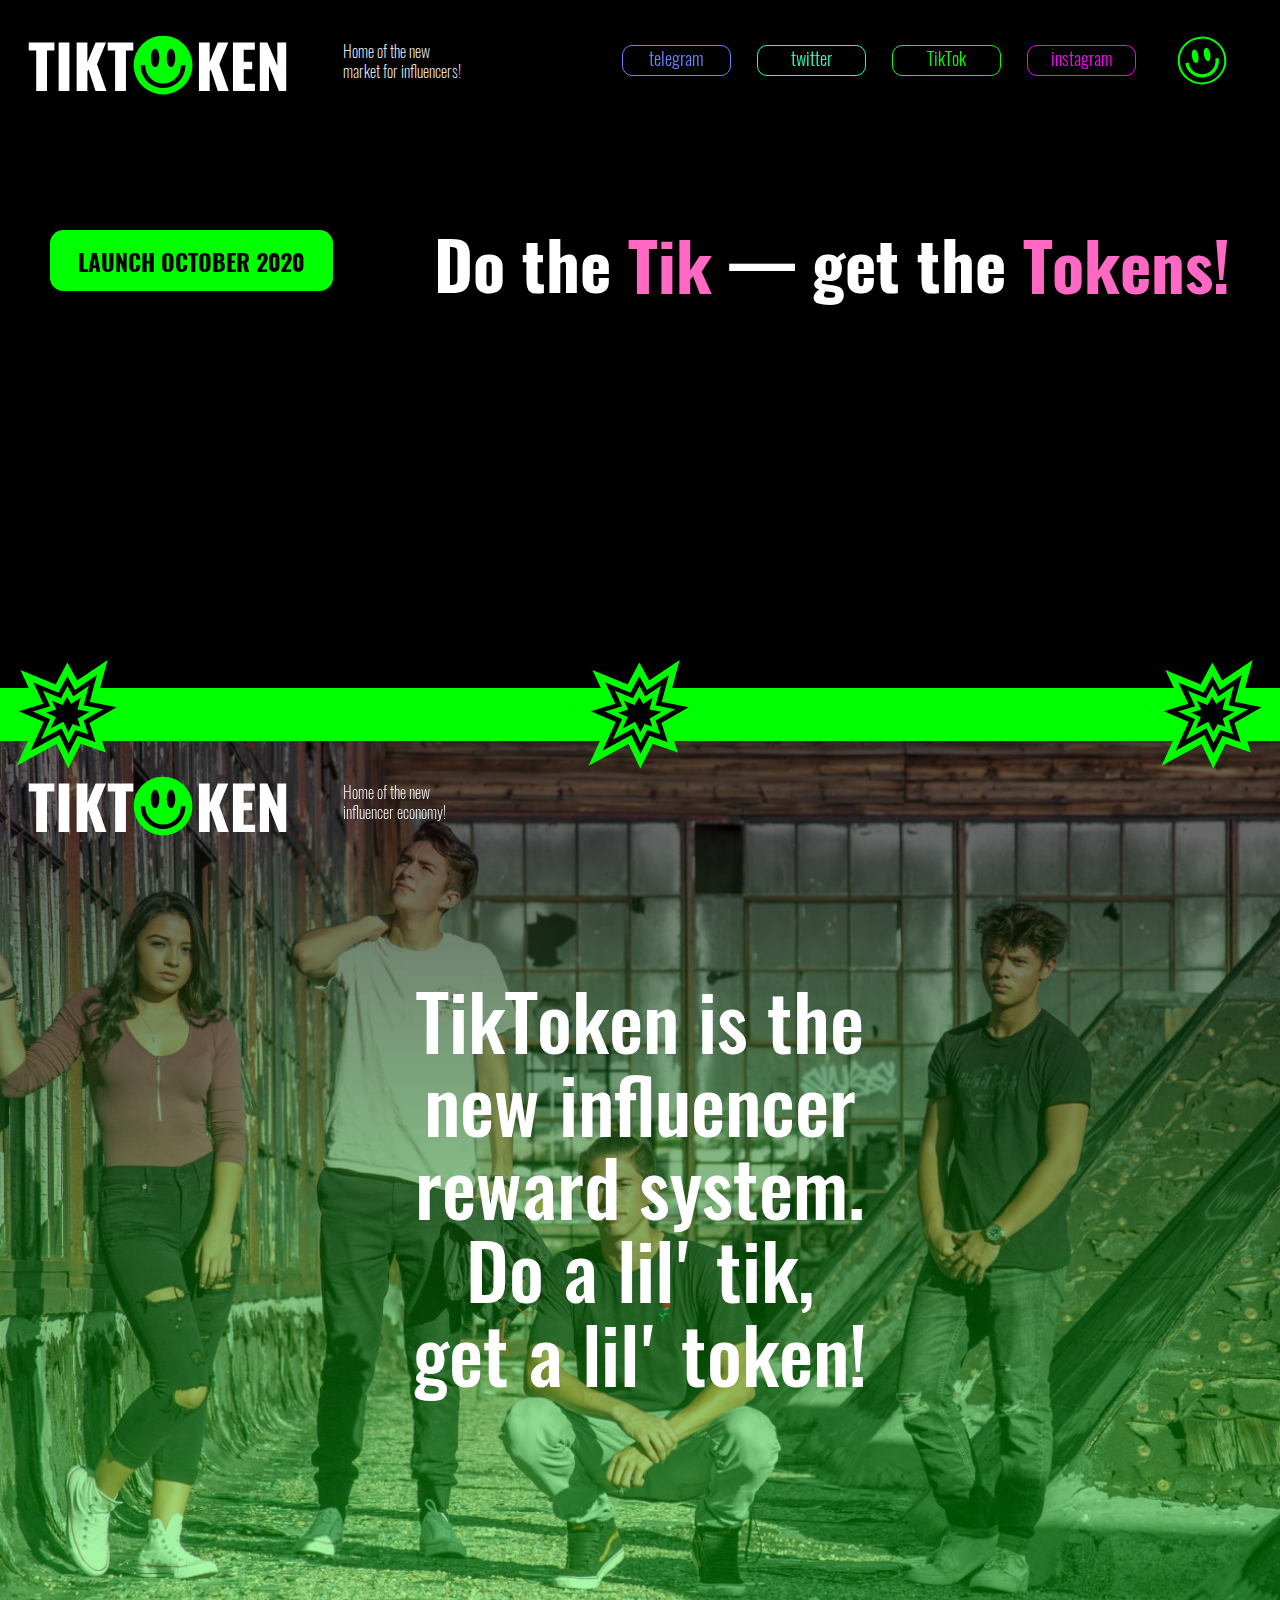
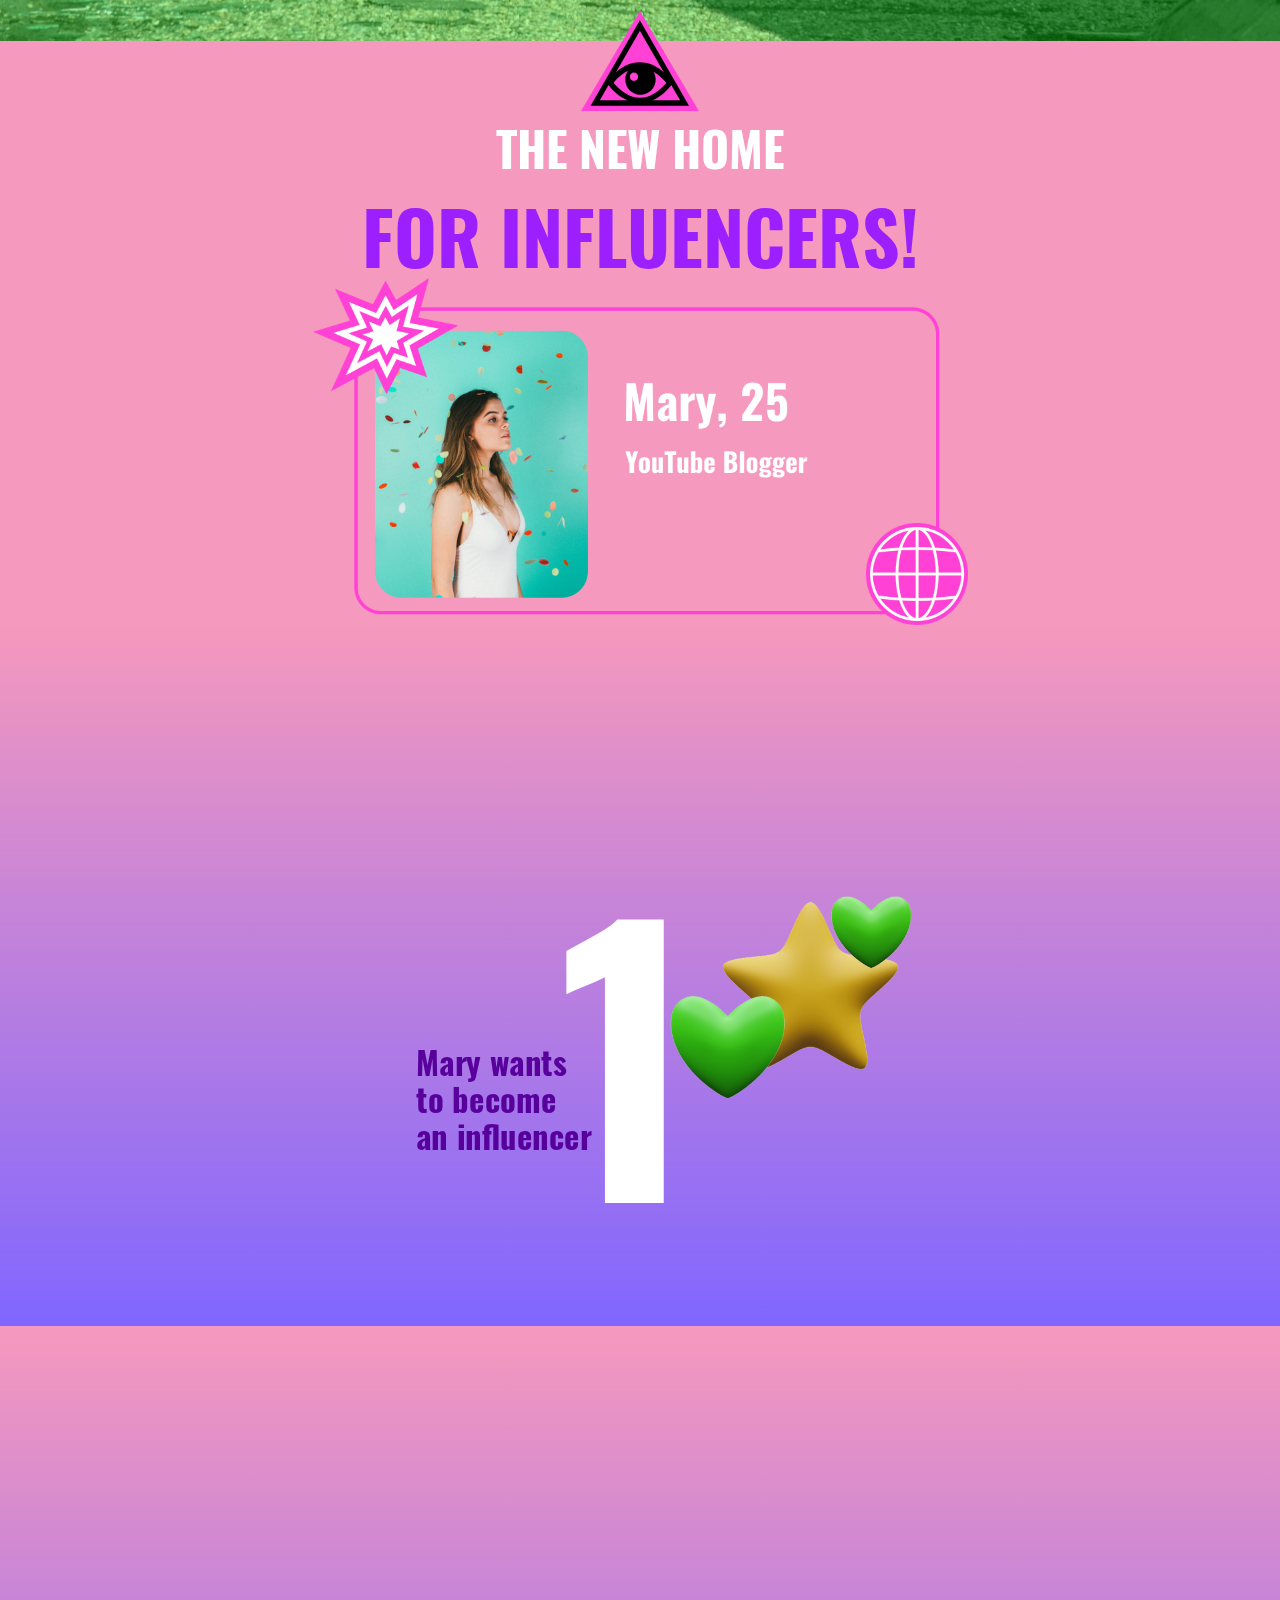
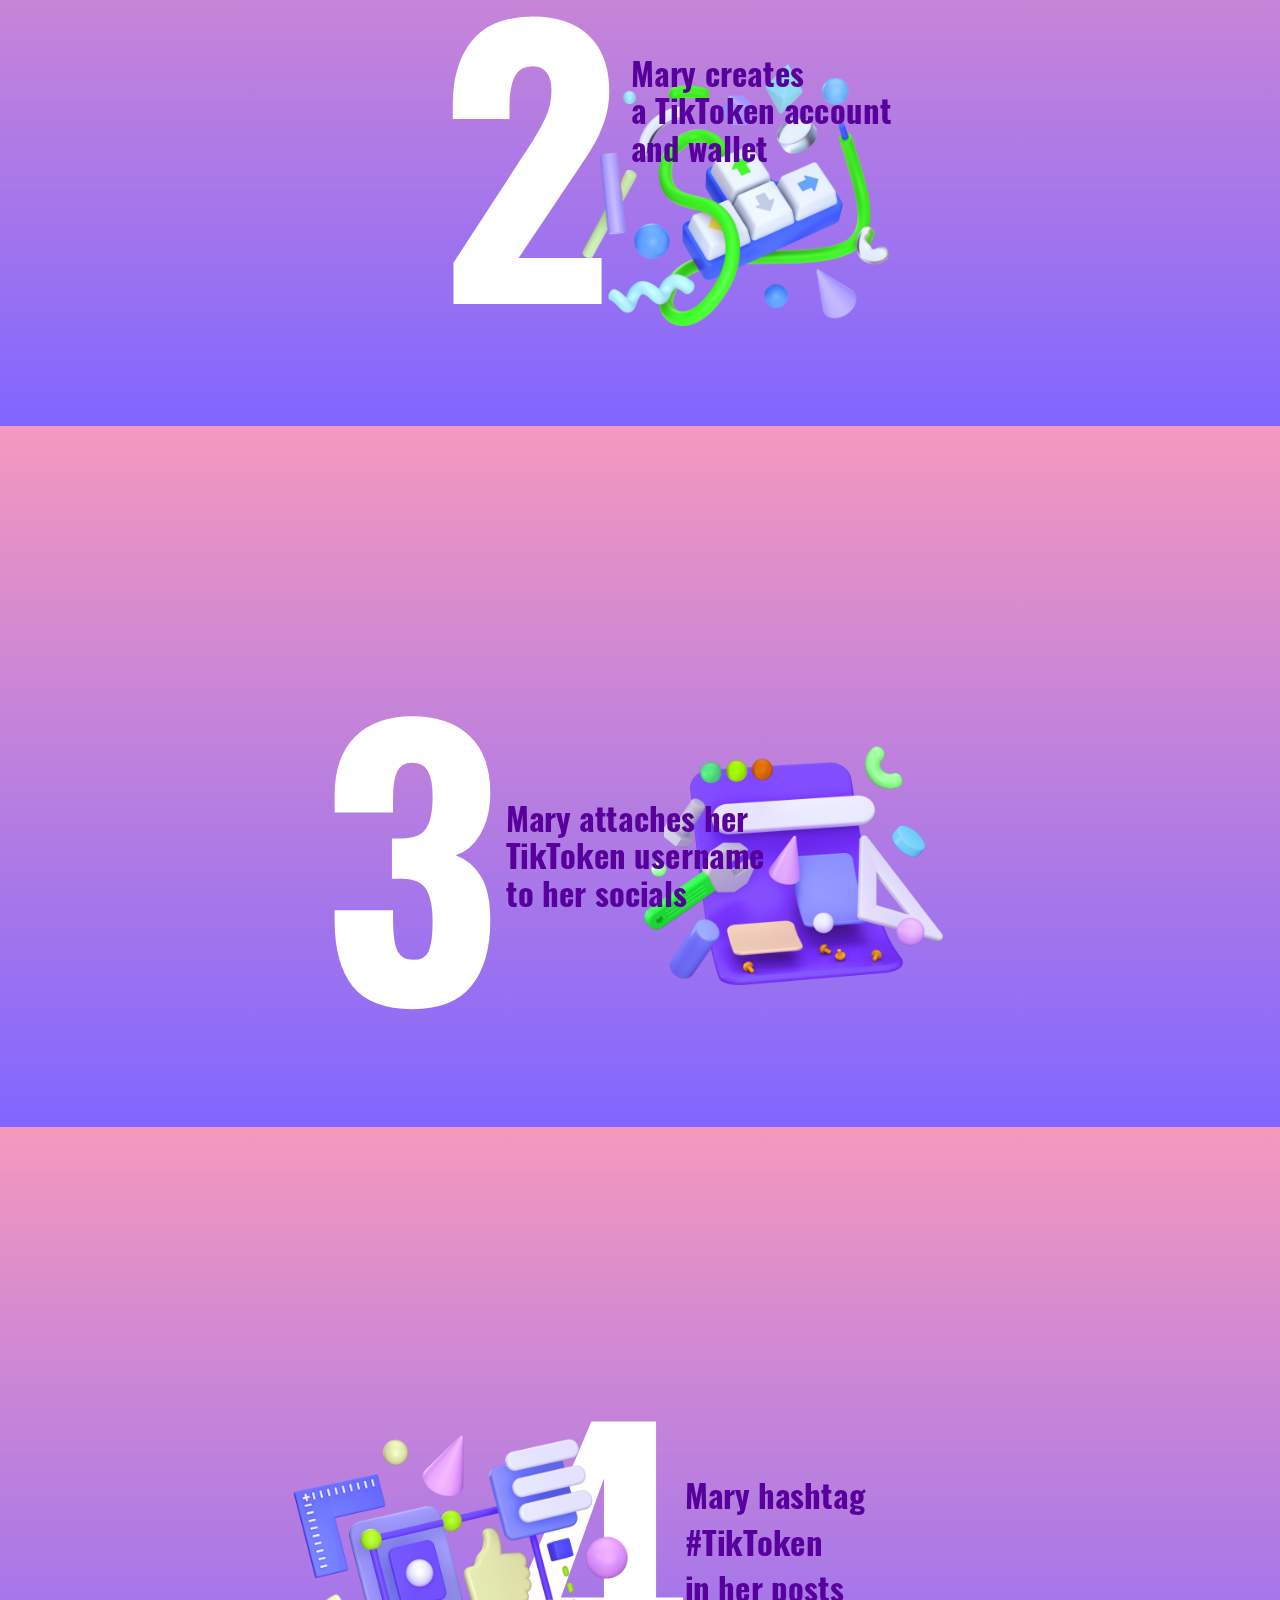
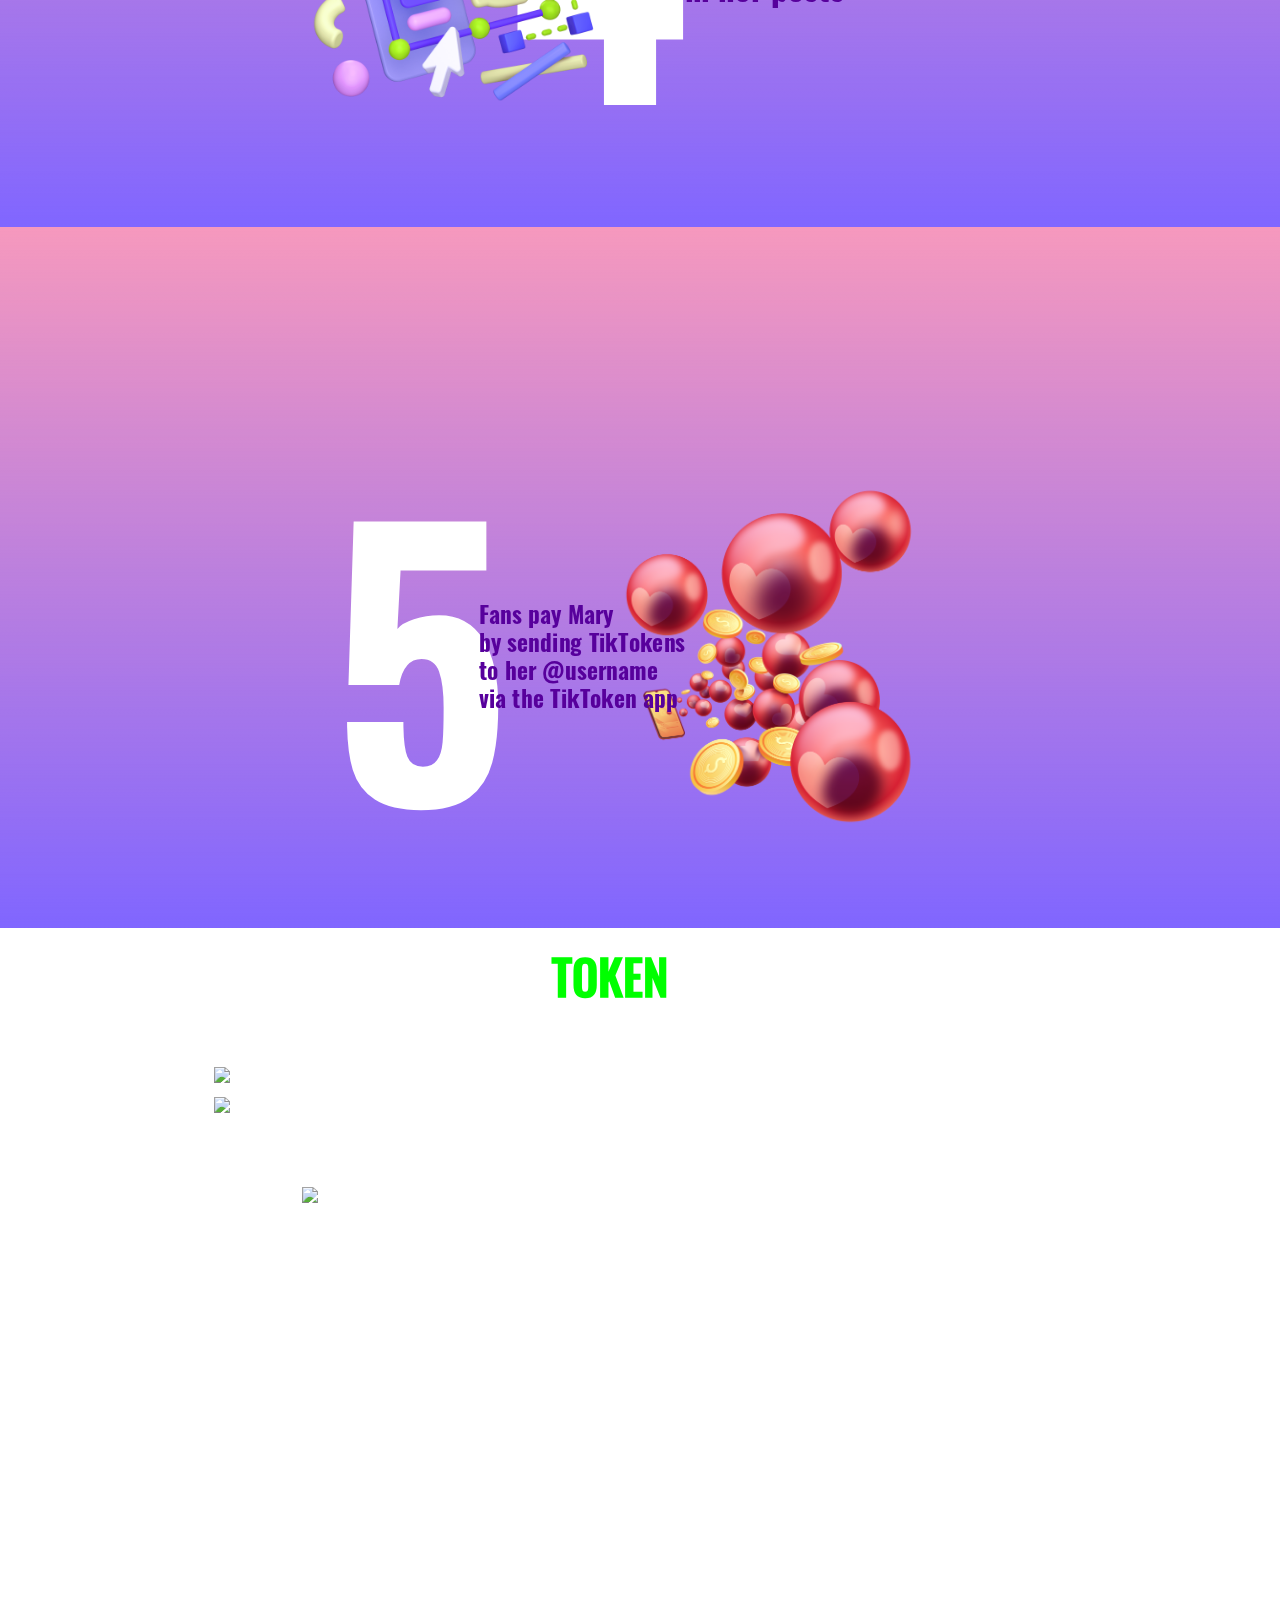
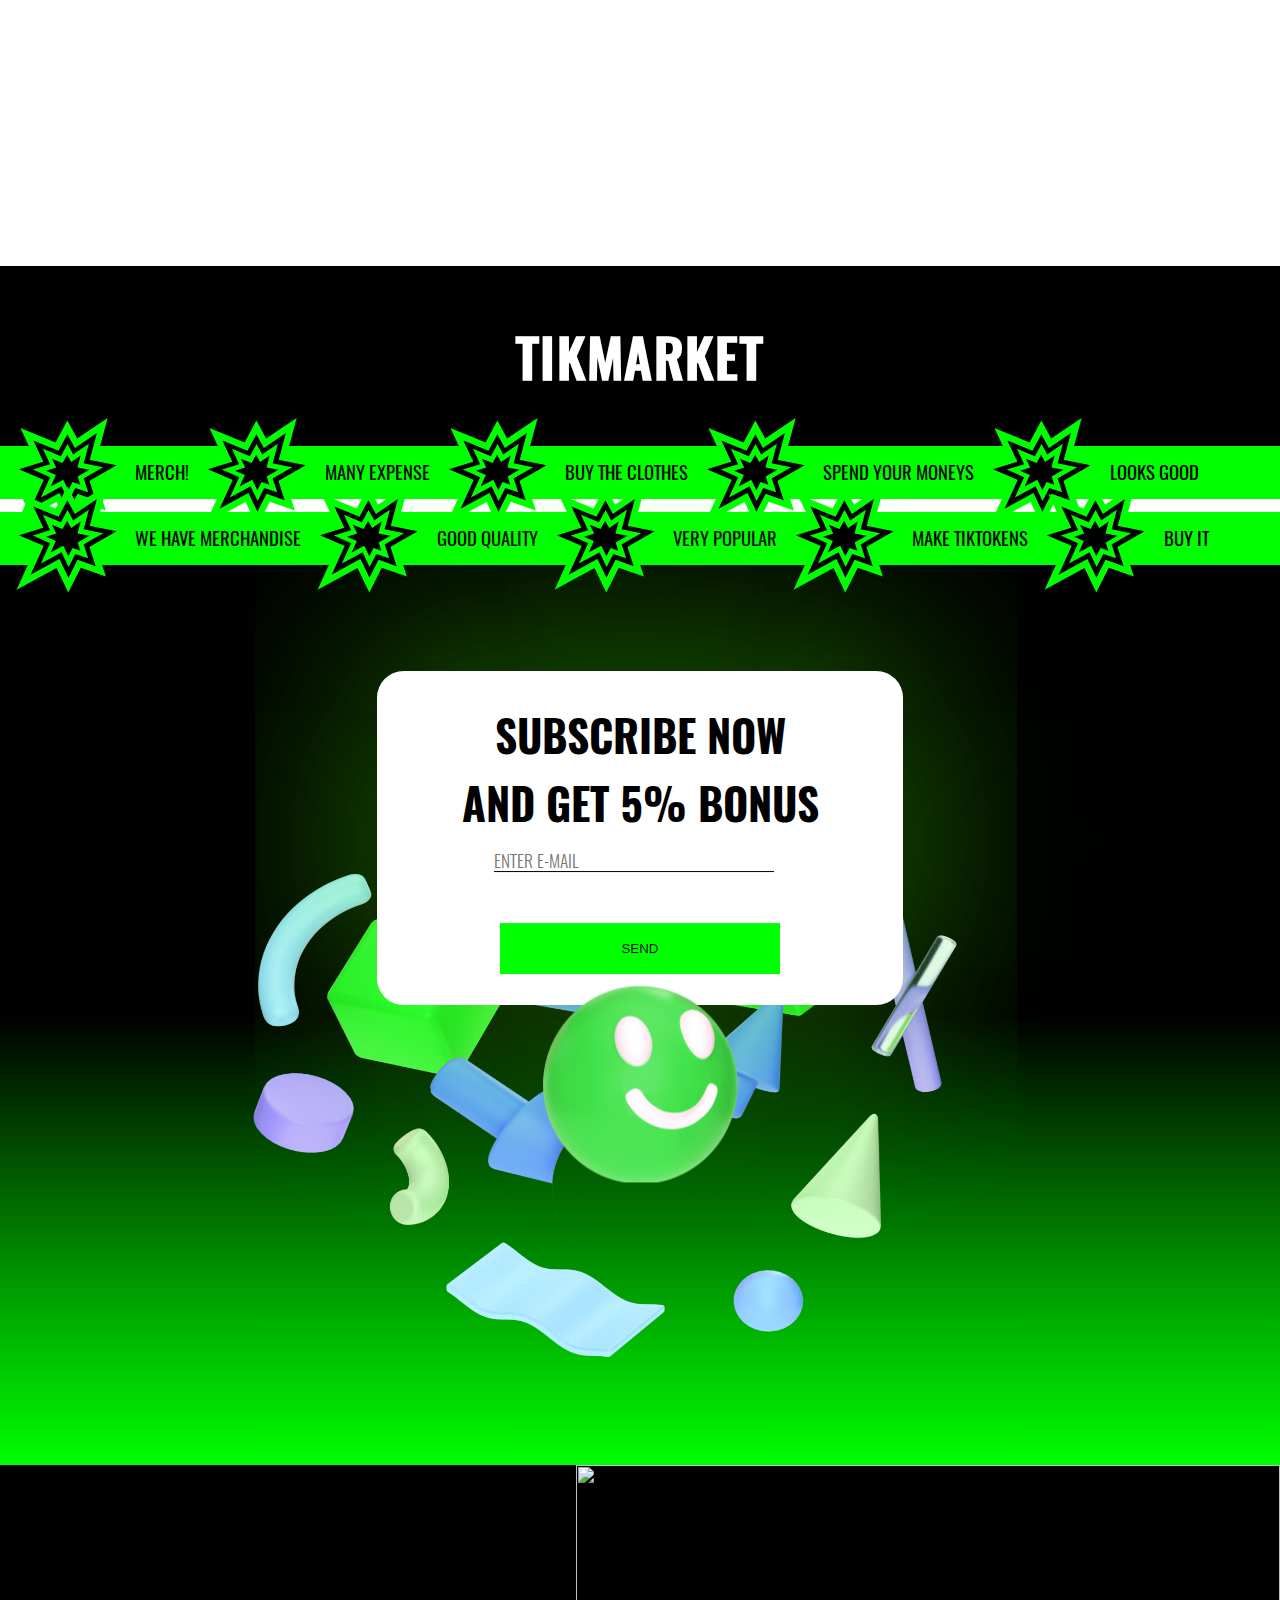
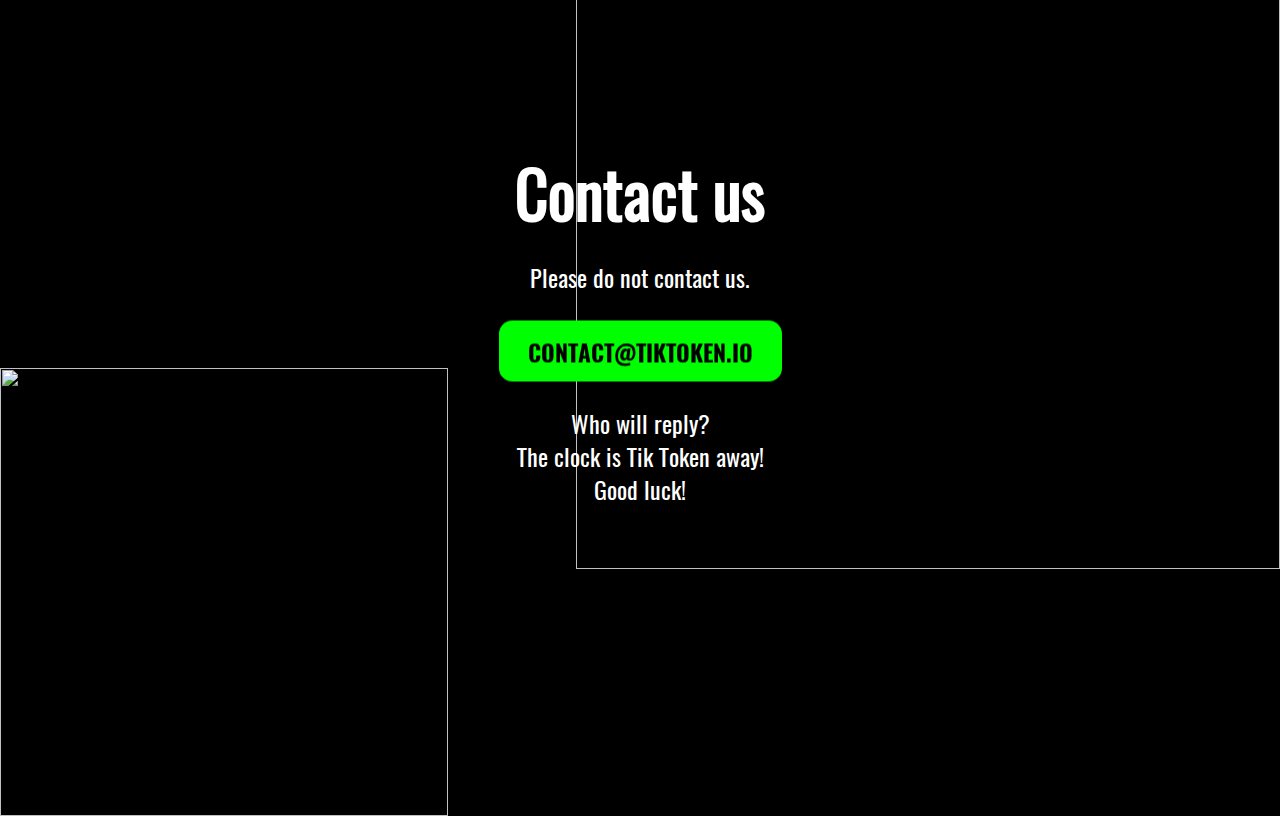
==== commit 1d8e3898: "add" ====
--- a/index.html
+++ b/index.html
@@ -15,7 +15,7 @@
 				<!-- <link rel="stylesheet" type="text/css" href="/css/reset.css"> -->
 				<!-- <link rel="stylesheet" type="text/css" href="/css/examples.css"> -->
 
-				<script src="https://apis.google.com/_/scs/apps-static/_/js/k=oz.gapi.ru.GL7eXSBCyFw.O/m=gapi_iframes/rt=j/sv=1/d=1/ed=1/am=wQE/rs=AGLTcCO7_yXAA99TVMNKRrcmlC3lVrOsyA/cb=gapi.loaded_0" async=""></script><script src="/vendor/tonejs-ui.js"></script><style type="text/css">/*@import url('https://fonts.googleapis.com/css?family=Roboto+Mono');*/
+				<script src="/vendor/tonejs-ui.js"></script><style type="text/css">/*@import url('https://fonts.googleapis.com/css?family=Roboto+Mono');*/
 
 body {
 	--label-font-family: sans-serif;
@@ -73,7 +73,7 @@
 <!-- <script src="https://stackpath.bootstrapcdn.com/bootstrap/4.1.0/js/bootstrap.min.js"
 				integrity="sha384-uefMccjFJAIv6A+rW+L4AHf99KvxDjWSu1z9VI8SKNVmz4sk7buKt/6v9KI65qnm"
 				crossorigin="anonymous"></script> -->
-	<link href="/0.js" rel="prefetch"><link href="/1.js" rel="prefetch"><link href="/10.js" rel="prefetch"><link href="/11.e5c30e0dc9db1ffcf751.hot-update.js" rel="prefetch"><link href="/11.js" rel="prefetch"><link href="/12.js" rel="prefetch"><link href="/13.js" rel="prefetch"><link href="/14.js" rel="prefetch"><link href="/15.js" rel="prefetch"><link href="/16.js" rel="prefetch"><link href="/17.js" rel="prefetch"><link href="/2.js" rel="prefetch"><link href="/3.js" rel="prefetch"><link href="/4.js" rel="prefetch"><link href="/5.js" rel="prefetch"><link href="/6.js" rel="prefetch"><link href="/7.js" rel="prefetch"><link href="/8.js" rel="prefetch"><link href="/9.js" rel="prefetch"><link href="/app.js" rel="preload" as="script"><link rel="icon" type="image/png" sizes="32x32" href="/img/icons/favicon-32x32.png"><link rel="icon" type="image/png" sizes="16x16" href="/img/icons/favicon-16x16.png"><link rel="manifest" href="/manifest.json"><meta name="theme-color" content="#4DBA87"><meta name="apple-mobile-web-app-capable" content="no"><meta name="apple-mobile-web-app-status-bar-style" content="default"><meta name="apple-mobile-web-app-title" content="client"><link rel="apple-touch-icon" href="/img/icons/apple-touch-icon-152x152.png"><link rel="mask-icon" href="/img/icons/safari-pinned-tab.svg" color="#4DBA87"><meta name="msapplication-TileImage" content="/img/icons/msapplication-icon-144x144.png"><meta name="msapplication-TileColor" content="#000000"><style type="text/css">@charset "UTF-8";
+	<link href="/0.js" rel="prefetch"><link href="/1.js" rel="prefetch"><link href="/10.js" rel="prefetch"><link href="/11.64242ec36cb450564468.hot-update.js" rel="prefetch"><link href="/11.js" rel="prefetch"><link href="/12.js" rel="prefetch"><link href="/13.js" rel="prefetch"><link href="/14.js" rel="prefetch"><link href="/15.js" rel="prefetch"><link href="/16.js" rel="prefetch"><link href="/17.js" rel="prefetch"><link href="/2.js" rel="prefetch"><link href="/3.js" rel="prefetch"><link href="/4.js" rel="prefetch"><link href="/5.js" rel="prefetch"><link href="/6.js" rel="prefetch"><link href="/7.js" rel="prefetch"><link href="/8.js" rel="prefetch"><link href="/9.js" rel="prefetch"><link href="/app.js" rel="preload" as="script"><link rel="icon" type="image/png" sizes="32x32" href="/img/icons/favicon-32x32.png"><link rel="icon" type="image/png" sizes="16x16" href="/img/icons/favicon-16x16.png"><link rel="manifest" href="/manifest.json"><meta name="theme-color" content="#4DBA87"><meta name="apple-mobile-web-app-capable" content="no"><meta name="apple-mobile-web-app-status-bar-style" content="default"><meta name="apple-mobile-web-app-title" content="client"><link rel="apple-touch-icon" href="/img/icons/apple-touch-icon-152x152.png"><link rel="mask-icon" href="/img/icons/safari-pinned-tab.svg" color="#4DBA87"><meta name="msapplication-TileImage" content="/img/icons/msapplication-icon-144x144.png"><meta name="msapplication-TileColor" content="#000000"><style type="text/css">@charset "UTF-8";
 .red-natural-color {
 	color: #ce251b;
 	fill: #ce251b;
@@ -1332,140 +1332,140 @@
 	padding: 0.20833vw;
 }
 </style><script charset="utf-8" src="/11.js"></script><style>.title{
-margin-top: 1.4719463997193625vw;
-margin-bottom: 1.4719463997193625vw;
-margin-left: 1.0963466918484557vw;
-margin-right: 1.0963466918484557vw;
-padding-top: 1.0732798211905596vw;
-padding-bottom: 1.0732798211905596vw;
-padding-left: 1.1829974199160405vw;
-padding-right: 1.1829974199160405vw;
-border-radius: 0.13896794990916425vw;
-color: #4c6b8a;
+margin-top: 1.7785602729868797vw;
+margin-bottom: 1.7785602729868797vw;
+margin-left: 1.2330654514611952vw;
+margin-right: 1.2330654514611952vw;
+padding-top: 1.188080468406088vw;
+padding-bottom: 1.188080468406088vw;
+padding-left: 1.3359115922589253vw;
+padding-right: 1.3359115922589253vw;
+border-radius: 0.15107316522566497vw;
+color: #c9a9a7;
 border: none;
-font-size: 3.1473759386835525vw;
+font-size: 2.291996696545316vw;
 }
 
 
 
 .subTitle{
-margin-top: 1.567211200189837vw;
-margin-bottom: 1.567211200189837vw;
-margin-left: 1.4616428006534825vw;
-margin-right: 1.4616428006534825vw;
-padding-top: 1.1098497643230685vw;
-padding-bottom: 1.1098497643230685vw;
-padding-left: 1.036538896543513vw;
-padding-right: 1.036538896543513vw;
-border-radius: 0.1658984314309932vw;
-color: #486888;
+margin-top: 1.615363426310079vw;
+margin-bottom: 1.615363426310079vw;
+margin-left: 1.190634401263325vw;
+margin-right: 1.190634401263325vw;
+padding-top: 1.0564085850613778vw;
+padding-bottom: 1.0564085850613778vw;
+padding-left: 1.1867262094454922vw;
+padding-right: 1.1867262094454922vw;
+border-radius: 0.10805329283220502vw;
+color: #c7a5a4;
 border: none;
-font-size: 2.054559421238917vw;
+font-size: 2.769191734429848vw;
 }
 
 
 
 .button{
-margin-top: 1.344602178722602vw;
-margin-bottom: 1.344602178722602vw;
-margin-left: 1.747306184426212vw;
-margin-right: 1.747306184426212vw;
-padding-top: 1.0198557040836582vw;
-padding-bottom: 1.0198557040836582vw;
-padding-left: 1.4188225383615802vw;
-padding-right: 1.4188225383615802vw;
-border-radius: 0.12175613858029091vw;
-color: #5a7693;
+margin-top: 1.6545315201263338vw;
+margin-bottom: 1.6545315201263338vw;
+margin-left: 1.061465488987503vw;
+margin-right: 1.061465488987503vw;
+padding-top: 1.1381678878799824vw;
+padding-bottom: 1.1381678878799824vw;
+padding-left: 1.0797483625135564vw;
+padding-right: 1.0797483625135564vw;
+border-radius: 0.11827121206842693vw;
+color: #caaaa8;
 cursor: pointer;
-font-size: 2.1225383187103297vw;
-border: 1px solid #ecf4f0;
+font-size: 1.8150454098723139vw;
+border: 1px solid #d6d49b;
 }
 
 
 
 .wrapper{
-margin-top: 0.5117371159048395vw;
-margin-bottom: 0.5117371159048395vw;
-margin-left: 0.5998902577870081vw;
-margin-right: 0.5998902577870081vw;
-padding-top: 1.1508059587443256vw;
-padding-bottom: 1.1508059587443256vw;
-padding-left: 0.2518011383267117vw;
-padding-right: 0.2518011383267117vw;
-border-radius: 0.11341035616943698vw;
-color: #476787;
-font-size: 1.605955345930083vw;
-border: 1px solid #eaf3ee;
+margin-top: 0.4554524475963768vw;
+margin-bottom: 0.4554524475963768vw;
+margin-left: 0.5592259273182341vw;
+margin-right: 0.5592259273182341vw;
+padding-top: 1.1386461358982862vw;
+padding-bottom: 1.1386461358982862vw;
+padding-left: 0.28933652293315515vw;
+padding-right: 0.28933652293315515vw;
+border-radius: 0.12455743507136648vw;
+color: #c6a4a2;
+font-size: 1.357629111471452vw;
+border: 1px solid #dfdeb1;
 }
 
 
 
 .inputText{
-margin-top: 1.1582066584872692vw;
-margin-bottom: 1.1582066584872692vw;
-margin-left: 1.0918687475457811vw;
-margin-right: 1.0918687475457811vw;
-padding-top: 1.1118495499780419vw;
-padding-bottom: 1.1118495499780419vw;
-padding-left: 1.2533826676079172vw;
-padding-right: 1.2533826676079172vw;
-border-radius: 0.1954444008256777vw;
-color: #506e8d;
-font-size: 1.879988340630542vw;
-border: 1px solid #cae1d5;
+margin-top: 1.02891421598608vw;
+margin-bottom: 1.02891421598608vw;
+margin-left: 1.3551809829075732vw;
+margin-right: 1.3551809829075732vw;
+padding-top: 1.07595843853744vw;
+padding-bottom: 1.07595843853744vw;
+padding-left: 1.3539101427234748vw;
+padding-right: 1.3539101427234748vw;
+border-radius: 0.11334965056948365vw;
+color: #caaba9;
+font-size: 1.6445920226445678vw;
+border: 1px solid #d1cf8f;
 }
 
 
 
 .card{
-margin-top: 2.551862593675793vw;
-margin-bottom: 2.551862593675793vw;
-margin-left: 1.2336422023331353vw;
-margin-right: 1.2336422023331353vw;
-padding-top: 1.1324374880700292vw;
-padding-bottom: 1.1324374880700292vw;
-padding-left: 1.906594625847648vw;
-padding-right: 1.906594625847648vw;
-border-radius: 0.11176757918915657vw;
-color: #4c6a8a;
-font-size: 1.4280389488210368vw;
-border: 1px solid #c5ded1;
+margin-top: 2.594512507996927vw;
+margin-bottom: 2.594512507996927vw;
+margin-left: 1.1033313001197387vw;
+margin-right: 1.1033313001197387vw;
+padding-top: 1.1681966950974125vw;
+padding-bottom: 1.1681966950974125vw;
+padding-left: 1.9319250643380048vw;
+padding-right: 1.9319250643380048vw;
+border-radius: 0.15548123420412324vw;
+color: #cdb0ae;
+font-size: 1.6503348954313284vw;
+border: 1px solid #f5f5e7;
 }
 
 
 
 .colorBackground{
-margin-top: 0.22327305501844863vw;
-margin-bottom: 0.22327305501844863vw;
-margin-left: 0.6342618621631648vw;
-margin-right: 0.6342618621631648vw;
-padding-top: 0.6779016940411953vw;
-padding-bottom: 0.6779016940411953vw;
-padding-left: 0.7398784053542151vw;
-padding-right: 0.7398784053542151vw;
-border-radius: 0.19887433788650022vw;
-color: #4b6a89;
-background: rgba(140,7,211,0.9834226937674733);
-font-size: 1.9325395892760544vw;
-border: 1px solid #c4ddd0;
+margin-top: 0.9050557449436665vw;
+margin-bottom: 0.9050557449436665vw;
+margin-left: 0.867817181535044vw;
+margin-right: 0.867817181535044vw;
+padding-top: 0.28392886581289567vw;
+padding-bottom: 0.28392886581289567vw;
+padding-left: 0.6351629955545893vw;
+padding-right: 0.6351629955545893vw;
+border-radius: 0.13708977184010757vw;
+color: #d1b6b4;
+background: rgba(126,81,56,0.9704669176391354);
+font-size: 1.598671956738435vw;
+border: 1px solid #fdfdfb;
 }
 
 
 
 .click{
-margin-top: 1.3240871519175295vw;
-margin-bottom: 1.3240871519175295vw;
-margin-left: 1.5204520765019707vw;
-margin-right: 1.5204520765019707vw;
-padding-top: 1.7023422363600165vw;
-padding-bottom: 1.7023422363600165vw;
-padding-left: 1.8642763527692203vw;
-padding-right: 1.8642763527692203vw;
-border-radius: 0.11714139403986326vw;
-color: #466586;
+margin-top: 1.6367500943336195vw;
+margin-bottom: 1.6367500943336195vw;
+margin-left: 0.8173618185275293vw;
+margin-right: 0.8173618185275293vw;
+padding-top: 1.8240750037077293vw;
+padding-bottom: 1.8240750037077293vw;
+padding-left: 2.0509716406176213vw;
+padding-right: 2.0509716406176213vw;
+border-radius: 0.1800668506840102vw;
+color: #c6a4a2;
 cursor: pointer;
-font-size: 1.5197484429205297vw;
-border: 1px solid #e6f1eb;
+font-size: 1.9647841735041545vw;
+border: 1px solid #dad9a6;
 }
 
 
@@ -1626,140 +1626,140 @@
 	text-align: center;
 }
 </style><style>.title{
-margin-top: 1.4719463997193625vw;
-margin-bottom: 1.4719463997193625vw;
-margin-left: 1.0963466918484557vw;
-margin-right: 1.0963466918484557vw;
-padding-top: 1.0732798211905596vw;
-padding-bottom: 1.0732798211905596vw;
-padding-left: 1.1829974199160405vw;
-padding-right: 1.1829974199160405vw;
-border-radius: 0.13896794990916425vw;
-color: #4c6b8a;
+margin-top: 1.7785602729868797vw;
+margin-bottom: 1.7785602729868797vw;
+margin-left: 1.2330654514611952vw;
+margin-right: 1.2330654514611952vw;
+padding-top: 1.188080468406088vw;
+padding-bottom: 1.188080468406088vw;
+padding-left: 1.3359115922589253vw;
+padding-right: 1.3359115922589253vw;
+border-radius: 0.15107316522566497vw;
+color: #c9a9a7;
 border: none;
-font-size: 3.1473759386835525vw;
+font-size: 2.291996696545316vw;
 }
 
 
 
 .subTitle{
-margin-top: 1.567211200189837vw;
-margin-bottom: 1.567211200189837vw;
-margin-left: 1.4616428006534825vw;
-margin-right: 1.4616428006534825vw;
-padding-top: 1.1098497643230685vw;
-padding-bottom: 1.1098497643230685vw;
-padding-left: 1.036538896543513vw;
-padding-right: 1.036538896543513vw;
-border-radius: 0.1658984314309932vw;
-color: #486888;
+margin-top: 1.615363426310079vw;
+margin-bottom: 1.615363426310079vw;
+margin-left: 1.190634401263325vw;
+margin-right: 1.190634401263325vw;
+padding-top: 1.0564085850613778vw;
+padding-bottom: 1.0564085850613778vw;
+padding-left: 1.1867262094454922vw;
+padding-right: 1.1867262094454922vw;
+border-radius: 0.10805329283220502vw;
+color: #c7a5a4;
 border: none;
-font-size: 2.054559421238917vw;
+font-size: 2.769191734429848vw;
 }
 
 
 
 .button{
-margin-top: 1.344602178722602vw;
-margin-bottom: 1.344602178722602vw;
-margin-left: 1.747306184426212vw;
-margin-right: 1.747306184426212vw;
-padding-top: 1.0198557040836582vw;
-padding-bottom: 1.0198557040836582vw;
-padding-left: 1.4188225383615802vw;
-padding-right: 1.4188225383615802vw;
-border-radius: 0.12175613858029091vw;
-color: #5a7693;
+margin-top: 1.6545315201263338vw;
+margin-bottom: 1.6545315201263338vw;
+margin-left: 1.061465488987503vw;
+margin-right: 1.061465488987503vw;
+padding-top: 1.1381678878799824vw;
+padding-bottom: 1.1381678878799824vw;
+padding-left: 1.0797483625135564vw;
+padding-right: 1.0797483625135564vw;
+border-radius: 0.11827121206842693vw;
+color: #caaaa8;
 cursor: pointer;
-font-size: 2.1225383187103297vw;
-border: 1px solid #ecf4f0;
+font-size: 1.8150454098723139vw;
+border: 1px solid #d6d49b;
 }
 
 
 
 .wrapper{
-margin-top: 0.5117371159048395vw;
-margin-bottom: 0.5117371159048395vw;
-margin-left: 0.5998902577870081vw;
-margin-right: 0.5998902577870081vw;
-padding-top: 1.1508059587443256vw;
-padding-bottom: 1.1508059587443256vw;
-padding-left: 0.2518011383267117vw;
-padding-right: 0.2518011383267117vw;
-border-radius: 0.11341035616943698vw;
-color: #476787;
-font-size: 1.605955345930083vw;
-border: 1px solid #eaf3ee;
+margin-top: 0.4554524475963768vw;
+margin-bottom: 0.4554524475963768vw;
+margin-left: 0.5592259273182341vw;
+margin-right: 0.5592259273182341vw;
+padding-top: 1.1386461358982862vw;
+padding-bottom: 1.1386461358982862vw;
+padding-left: 0.28933652293315515vw;
+padding-right: 0.28933652293315515vw;
+border-radius: 0.12455743507136648vw;
+color: #c6a4a2;
+font-size: 1.357629111471452vw;
+border: 1px solid #dfdeb1;
 }
 
 
 
 .inputText{
-margin-top: 1.1582066584872692vw;
-margin-bottom: 1.1582066584872692vw;
-margin-left: 1.0918687475457811vw;
-margin-right: 1.0918687475457811vw;
-padding-top: 1.1118495499780419vw;
-padding-bottom: 1.1118495499780419vw;
-padding-left: 1.2533826676079172vw;
-padding-right: 1.2533826676079172vw;
-border-radius: 0.1954444008256777vw;
-color: #506e8d;
-font-size: 1.879988340630542vw;
-border: 1px solid #cae1d5;
+margin-top: 1.02891421598608vw;
+margin-bottom: 1.02891421598608vw;
+margin-left: 1.3551809829075732vw;
+margin-right: 1.3551809829075732vw;
+padding-top: 1.07595843853744vw;
+padding-bottom: 1.07595843853744vw;
+padding-left: 1.3539101427234748vw;
+padding-right: 1.3539101427234748vw;
+border-radius: 0.11334965056948365vw;
+color: #caaba9;
+font-size: 1.6445920226445678vw;
+border: 1px solid #d1cf8f;
 }
 
 
 
 .card{
-margin-top: 2.551862593675793vw;
-margin-bottom: 2.551862593675793vw;
-margin-left: 1.2336422023331353vw;
-margin-right: 1.2336422023331353vw;
-padding-top: 1.1324374880700292vw;
-padding-bottom: 1.1324374880700292vw;
-padding-left: 1.906594625847648vw;
-padding-right: 1.906594625847648vw;
-border-radius: 0.11176757918915657vw;
-color: #4c6a8a;
-font-size: 1.4280389488210368vw;
-border: 1px solid #c5ded1;
+margin-top: 2.594512507996927vw;
+margin-bottom: 2.594512507996927vw;
+margin-left: 1.1033313001197387vw;
+margin-right: 1.1033313001197387vw;
+padding-top: 1.1681966950974125vw;
+padding-bottom: 1.1681966950974125vw;
+padding-left: 1.9319250643380048vw;
+padding-right: 1.9319250643380048vw;
+border-radius: 0.15548123420412324vw;
+color: #cdb0ae;
+font-size: 1.6503348954313284vw;
+border: 1px solid #f5f5e7;
 }
 
 
 
 .colorBackground{
-margin-top: 0.22327305501844863vw;
-margin-bottom: 0.22327305501844863vw;
-margin-left: 0.6342618621631648vw;
-margin-right: 0.6342618621631648vw;
-padding-top: 0.6779016940411953vw;
-padding-bottom: 0.6779016940411953vw;
-padding-left: 0.7398784053542151vw;
-padding-right: 0.7398784053542151vw;
-border-radius: 0.19887433788650022vw;
-color: #4b6a89;
-background: rgba(140,7,211,0.9834226937674733);
-font-size: 1.9325395892760544vw;
-border: 1px solid #c4ddd0;
+margin-top: 0.9050557449436665vw;
+margin-bottom: 0.9050557449436665vw;
+margin-left: 0.867817181535044vw;
+margin-right: 0.867817181535044vw;
+padding-top: 0.28392886581289567vw;
+padding-bottom: 0.28392886581289567vw;
+padding-left: 0.6351629955545893vw;
+padding-right: 0.6351629955545893vw;
+border-radius: 0.13708977184010757vw;
+color: #d1b6b4;
+background: rgba(126,81,56,0.9704669176391354);
+font-size: 1.598671956738435vw;
+border: 1px solid #fdfdfb;
 }
 
 
 
 .click{
-margin-top: 1.3240871519175295vw;
-margin-bottom: 1.3240871519175295vw;
-margin-left: 1.5204520765019707vw;
-margin-right: 1.5204520765019707vw;
-padding-top: 1.7023422363600165vw;
-padding-bottom: 1.7023422363600165vw;
-padding-left: 1.8642763527692203vw;
-padding-right: 1.8642763527692203vw;
-border-radius: 0.11714139403986326vw;
-color: #466586;
+margin-top: 1.6367500943336195vw;
+margin-bottom: 1.6367500943336195vw;
+margin-left: 0.8173618185275293vw;
+margin-right: 0.8173618185275293vw;
+padding-top: 1.8240750037077293vw;
+padding-bottom: 1.8240750037077293vw;
+padding-left: 2.0509716406176213vw;
+padding-right: 2.0509716406176213vw;
+border-radius: 0.1800668506840102vw;
+color: #c6a4a2;
 cursor: pointer;
-font-size: 1.5197484429205297vw;
-border: 1px solid #e6f1eb;
+font-size: 1.9647841735041545vw;
+border: 1px solid #dad9a6;
 }
 
 
@@ -1891,6 +1891,11 @@
 #aTikMarket .greenLine {
 	text-align: center;
 }
+@media (max-width: 39.99em) {
+#aTikMarket .greenLine img {
+			margin-right: 5vw;
+}
+}
 #aTikMarket h1 {
 	padding: 6.25vw 0;
 	color: white;
@@ -2228,11 +2233,11 @@
 			bottom: 16.51042vw;
 }
 #TikTokenomics .omic-2 {
-			left: 41vw;
-			bottom: 100vw;
+			left: 61vw;
+			bottom: 95vw;
 }
 #TikTokenomics .omic-3 {
-			right: 45vw;
+			right: 32vw;
 			bottom: 26vw;
 }
 #TikTokenomics .omic-4 {
@@ -2240,32 +2245,16 @@
 			bottom: 1.92708vw;
 }
 #TikTokenomics .omic-5 {
-			right: 29.27083vw;
-			bottom: 19.73958vw;
+			right: -2.72917vw;
+			bottom: 45.73958vw;
 }
 #TikTokenomics .omic-6 {
-			right: 26.92708vw;
+			right: 3.92708vw;
 			top: 13.85417vw;
 }
 #TikTokenomics .omic-7 {
-			right: 11.92708vw;
-			top: 22.76042vw;
-}
-#TikTokenomics .omicText-1 {
-			left: 41vw;
-			top: 28vw;
-			font-size: 7.08333vw;
-			line-height: 7.34375vw;
-}
-#TikTokenomics .omicText-2 {
-			left: 35vw;
-			font-size: 5.08333vw;
-			line-height: 6.34375vw;
-			top: 86vw;
-}
-#TikTokenomics .omicText-3 {
-			right: 45vw;
-			top: 132vw;
+			right: 57.92708vw;
+			top: 67.76042vw;
 }
 }
 #TikTokenomics .omicText {
@@ -2285,7 +2274,7 @@
 }
 #TikTokenomics .omicText-1 {
 		left: 15vw;
-		bottom: 23vw;
+		top: 10vw;
 }
 #TikTokenomics .omicText-1 img {
 			max-width: 9vw;
@@ -2295,13 +2284,33 @@
 					max-width: 24vw;
 }
 }
+@media (max-width: 62.49em) {
+#TikTokenomics .omicText-1 {
+				left: 10vw;
+				top: 23vw;
+				font-size: 7.08333vw;
+				line-height: 7.34375vw;
+}
+}
 #TikTokenomics .omicText-2 {
-		left: 45vw;
+		left: 42vw;
 		bottom: 26vw;
+}
+@media (max-width: 62.49em) {
+#TikTokenomics .omicText-2 {
+				left: 37vw;
+				bottom: 81vw;
+}
 }
 #TikTokenomics .omicText-3 {
 		right: 14vw;
 		bottom: 12vw;
+}
+@media (max-width: 62.49em) {
+#TikTokenomics .omicText-3 {
+				right: 20vw;
+				bottom: 11vw;
+}
 }
 </style><style type="text/css">@charset "UTF-8";
 .red-natural-color {
@@ -2564,6 +2573,7 @@
 }
 .childrenPic {
 	background-image: url("/tiktoken/main-children.jpg");
+	background-size: cover;
 	height: 100vh;
 	position: relative;
 	z-index: 3;
@@ -2758,6 +2768,12 @@
 	display: block;
 	width: 100%;
 	white-space: nowrap;
+	overflow: hidden;
+}
+@media (max-width: 39.99em) {
+.marquee {
+			overflow: initial;
+}
 }
 .marquee span {
 	display: inline-block;
@@ -3454,6 +3470,7 @@
 							justify-content: center;
 }
 .links .tikLink {
+				text-decoration: none;
 				width: 150vw;
 }
 }
@@ -3477,9 +3494,11 @@
 		-webkit-box-sizing: border-box;
 						box-sizing: border-box;
 		border-radius: 10px;
-}
-.links .tikLink a {
-			display: block;
+		display: block;
+		text-decoration: none;
+}
+.links .tikLink:focus, .links .tikLink:active {
+			text-decoration: none;
 }
 @media (min-width: 40em) and (max-width: 62.49em) {
 .links .tikLink {
@@ -3947,151 +3966,151 @@
 	display: inline-block;
 }
 </style><style>.title{
-margin-top: 1.4719463997193625vw;
-margin-bottom: 1.4719463997193625vw;
-margin-left: 1.0963466918484557vw;
-margin-right: 1.0963466918484557vw;
-padding-top: 1.0732798211905596vw;
-padding-bottom: 1.0732798211905596vw;
-padding-left: 1.1829974199160405vw;
-padding-right: 1.1829974199160405vw;
-border-radius: 0.13896794990916425vw;
-color: #4c6b8a;
+margin-top: 1.7785602729868797vw;
+margin-bottom: 1.7785602729868797vw;
+margin-left: 1.2330654514611952vw;
+margin-right: 1.2330654514611952vw;
+padding-top: 1.188080468406088vw;
+padding-bottom: 1.188080468406088vw;
+padding-left: 1.3359115922589253vw;
+padding-right: 1.3359115922589253vw;
+border-radius: 0.15107316522566497vw;
+color: #c9a9a7;
 border: none;
-font-size: 3.1473759386835525vw;
+font-size: 2.291996696545316vw;
 }
 
 
 
 .subTitle{
-margin-top: 1.567211200189837vw;
-margin-bottom: 1.567211200189837vw;
-margin-left: 1.4616428006534825vw;
-margin-right: 1.4616428006534825vw;
-padding-top: 1.1098497643230685vw;
-padding-bottom: 1.1098497643230685vw;
-padding-left: 1.036538896543513vw;
-padding-right: 1.036538896543513vw;
-border-radius: 0.1658984314309932vw;
-color: #486888;
+margin-top: 1.615363426310079vw;
+margin-bottom: 1.615363426310079vw;
+margin-left: 1.190634401263325vw;
+margin-right: 1.190634401263325vw;
+padding-top: 1.0564085850613778vw;
+padding-bottom: 1.0564085850613778vw;
+padding-left: 1.1867262094454922vw;
+padding-right: 1.1867262094454922vw;
+border-radius: 0.10805329283220502vw;
+color: #c7a5a4;
 border: none;
-font-size: 2.054559421238917vw;
+font-size: 2.769191734429848vw;
 }
 
 
 
 .button{
-margin-top: 1.344602178722602vw;
-margin-bottom: 1.344602178722602vw;
-margin-left: 1.747306184426212vw;
-margin-right: 1.747306184426212vw;
-padding-top: 1.0198557040836582vw;
-padding-bottom: 1.0198557040836582vw;
-padding-left: 1.4188225383615802vw;
-padding-right: 1.4188225383615802vw;
-border-radius: 0.12175613858029091vw;
-color: #5a7693;
+margin-top: 1.6545315201263338vw;
+margin-bottom: 1.6545315201263338vw;
+margin-left: 1.061465488987503vw;
+margin-right: 1.061465488987503vw;
+padding-top: 1.1381678878799824vw;
+padding-bottom: 1.1381678878799824vw;
+padding-left: 1.0797483625135564vw;
+padding-right: 1.0797483625135564vw;
+border-radius: 0.11827121206842693vw;
+color: #caaaa8;
 cursor: pointer;
-font-size: 2.1225383187103297vw;
-border: 1px solid #ecf4f0;
+font-size: 1.8150454098723139vw;
+border: 1px solid #d6d49b;
 }
 
 
 
 .wrapper{
-margin-top: 0.5117371159048395vw;
-margin-bottom: 0.5117371159048395vw;
-margin-left: 0.5998902577870081vw;
-margin-right: 0.5998902577870081vw;
-padding-top: 1.1508059587443256vw;
-padding-bottom: 1.1508059587443256vw;
-padding-left: 0.2518011383267117vw;
-padding-right: 0.2518011383267117vw;
-border-radius: 0.11341035616943698vw;
-color: #476787;
-font-size: 1.605955345930083vw;
-border: 1px solid #eaf3ee;
+margin-top: 0.4554524475963768vw;
+margin-bottom: 0.4554524475963768vw;
+margin-left: 0.5592259273182341vw;
+margin-right: 0.5592259273182341vw;
+padding-top: 1.1386461358982862vw;
+padding-bottom: 1.1386461358982862vw;
+padding-left: 0.28933652293315515vw;
+padding-right: 0.28933652293315515vw;
+border-radius: 0.12455743507136648vw;
+color: #c6a4a2;
+font-size: 1.357629111471452vw;
+border: 1px solid #dfdeb1;
 }
 
 
 
 .inputText{
-margin-top: 1.1582066584872692vw;
-margin-bottom: 1.1582066584872692vw;
-margin-left: 1.0918687475457811vw;
-margin-right: 1.0918687475457811vw;
-padding-top: 1.1118495499780419vw;
-padding-bottom: 1.1118495499780419vw;
-padding-left: 1.2533826676079172vw;
-padding-right: 1.2533826676079172vw;
-border-radius: 0.1954444008256777vw;
-color: #506e8d;
-font-size: 1.879988340630542vw;
-border: 1px solid #cae1d5;
+margin-top: 1.02891421598608vw;
+margin-bottom: 1.02891421598608vw;
+margin-left: 1.3551809829075732vw;
+margin-right: 1.3551809829075732vw;
+padding-top: 1.07595843853744vw;
+padding-bottom: 1.07595843853744vw;
+padding-left: 1.3539101427234748vw;
+padding-right: 1.3539101427234748vw;
+border-radius: 0.11334965056948365vw;
+color: #caaba9;
+font-size: 1.6445920226445678vw;
+border: 1px solid #d1cf8f;
 }
 
 
 
 .card{
-margin-top: 2.551862593675793vw;
-margin-bottom: 2.551862593675793vw;
-margin-left: 1.2336422023331353vw;
-margin-right: 1.2336422023331353vw;
-padding-top: 1.1324374880700292vw;
-padding-bottom: 1.1324374880700292vw;
-padding-left: 1.906594625847648vw;
-padding-right: 1.906594625847648vw;
-border-radius: 0.11176757918915657vw;
-color: #4c6a8a;
-font-size: 1.4280389488210368vw;
-border: 1px solid #c5ded1;
+margin-top: 2.594512507996927vw;
+margin-bottom: 2.594512507996927vw;
+margin-left: 1.1033313001197387vw;
+margin-right: 1.1033313001197387vw;
+padding-top: 1.1681966950974125vw;
+padding-bottom: 1.1681966950974125vw;
+padding-left: 1.9319250643380048vw;
+padding-right: 1.9319250643380048vw;
+border-radius: 0.15548123420412324vw;
+color: #cdb0ae;
+font-size: 1.6503348954313284vw;
+border: 1px solid #f5f5e7;
 }
 
 
 
 .colorBackground{
-margin-top: 0.22327305501844863vw;
-margin-bottom: 0.22327305501844863vw;
-margin-left: 0.6342618621631648vw;
-margin-right: 0.6342618621631648vw;
-padding-top: 0.6779016940411953vw;
-padding-bottom: 0.6779016940411953vw;
-padding-left: 0.7398784053542151vw;
-padding-right: 0.7398784053542151vw;
-border-radius: 0.19887433788650022vw;
-color: #4b6a89;
-background: rgba(140,7,211,0.9834226937674733);
-font-size: 1.9325395892760544vw;
-border: 1px solid #c4ddd0;
+margin-top: 0.9050557449436665vw;
+margin-bottom: 0.9050557449436665vw;
+margin-left: 0.867817181535044vw;
+margin-right: 0.867817181535044vw;
+padding-top: 0.28392886581289567vw;
+padding-bottom: 0.28392886581289567vw;
+padding-left: 0.6351629955545893vw;
+padding-right: 0.6351629955545893vw;
+border-radius: 0.13708977184010757vw;
+color: #d1b6b4;
+background: rgba(126,81,56,0.9704669176391354);
+font-size: 1.598671956738435vw;
+border: 1px solid #fdfdfb;
 }
 
 
 
 .click{
-margin-top: 1.3240871519175295vw;
-margin-bottom: 1.3240871519175295vw;
-margin-left: 1.5204520765019707vw;
-margin-right: 1.5204520765019707vw;
-padding-top: 1.7023422363600165vw;
-padding-bottom: 1.7023422363600165vw;
-padding-left: 1.8642763527692203vw;
-padding-right: 1.8642763527692203vw;
-border-radius: 0.11714139403986326vw;
-color: #466586;
+margin-top: 1.6367500943336195vw;
+margin-bottom: 1.6367500943336195vw;
+margin-left: 0.8173618185275293vw;
+margin-right: 0.8173618185275293vw;
+padding-top: 1.8240750037077293vw;
+padding-bottom: 1.8240750037077293vw;
+padding-left: 2.0509716406176213vw;
+padding-right: 2.0509716406176213vw;
+border-radius: 0.1800668506840102vw;
+color: #c6a4a2;
 cursor: pointer;
-font-size: 1.5197484429205297vw;
-border: 1px solid #e6f1eb;
-}
-
-
-
-</style><script type="text/javascript" charset="UTF-8" src="https://apis.google.com/js/api.js?onload=__iframefcb12249" gapi_processed="true"></script></head>
+font-size: 1.9647841735041545vw;
+border: 1px solid #dad9a6;
+}
+
+
+
+</style></head>
 	<body>
 		<noscript>
 			<strong>We're sorry but client doesn't work properly without JavaScript enabled. Please enable it to continue.</strong>
 		</noscript>
 
-		<div id="app"><div class="ticktoken"><div class="firstList"><div class="tiktokenHeader flexTick"><div class="logos flexTick"><div class="logo hvr-pulse-grow"><img src="/tiktoken/main-logo.svg" class="tikTopLogo"><img src="" alt=""></div><div class="tagline">Home of the new<br class="tikHideMobile">market for influencers!</div></div><div class="links flexTick"><div class="tikLink hvr-glow instagram" style="color: rgb(250, 0, 255); border: 1px solid rgb(250, 0, 255);"><a>instagram</a></div><div class="tikLink hvr-glow facebook" style="color: rgb(0, 255, 0); border: 1px solid rgb(0, 255, 0);"><a>facebook</a></div><div class="tikLink hvr-glow twitter" style="color: rgb(30, 255, 197); border: 1px solid rgb(30, 255, 197);"><a>twitter</a></div><div class="tikLink hvr-glow telegram" style="color: rgb(99, 132, 255); border: 1px solid rgb(99, 132, 255);"><a>telegram</a></div></div><div class="tiktokenMenu dropdown dropdown-2 tikPc"><img src="/tiktoken/main-menu.svg"><ul class="dropdown_menu dropdown_menu-2"><li class="dropdown_item-1"><a href="#TikTokenomics">TikTokenomics</a></li><li class="dropdown_item-2"><a href="#aTikMarket">TikMarket</a></li><li class="dropdown_item-3"><a href="#ContactUs">Contact us</a></li></ul></div></div><div class="advert flexTick"><div class="buttonGreen hvr-glow"><span>LAUNCH OCTOBER 2020</span></div><div class="advertText">
+		<div id="app"><div class="ticktoken"><div class="firstList"><div class="tiktokenHeader flexTick"><div class="logos flexTick"><div class="logo hvr-pulse-grow"><img src="/tiktoken/main-logo.svg" class="tikTopLogo"><img src="" alt=""></div><div class="tagline">Home of the new<br class="tikHideMobile">market for influencers!</div></div><div class="links flexTick"><a href="https://www.instagram.com/therealtiktoken/" class="tikLink hvr-glow instagram" style="color: rgb(250, 0, 255); border: 1px solid rgb(250, 0, 255);"><span style="color: rgb(250, 0, 255);">instagram</span></a><a href="https://www.tiktok.com/@user2717885495014?lang=de" class="tikLink hvr-glow TikTok" style="color: rgb(0, 255, 0); border: 1px solid rgb(0, 255, 0);"><span style="color: rgb(0, 255, 0);">TikTok</span></a><a href="" class="tikLink hvr-glow twitter" style="color: rgb(30, 255, 197); border: 1px solid rgb(30, 255, 197);"><span style="color: rgb(30, 255, 197);">twitter</span></a><a href="https://t.me/tiktokens" class="tikLink hvr-glow telegram" style="color: rgb(99, 132, 255); border: 1px solid rgb(99, 132, 255);"><span style="color: rgb(99, 132, 255);">telegram</span></a></div><div class="tiktokenMenu dropdown dropdown-2 tikPc"><img src="/tiktoken/main-menu.svg"><ul class="dropdown_menu dropdown_menu-2"><li class="dropdown_item-1"><a href="#TikTokenomics">TikTokenomics</a></li><li class="dropdown_item-2"><a href="#aTikMarket">TikMarket</a></li><li class="dropdown_item-3"><a href="#ContactUs">Contact us</a></li></ul></div></div><div class="advert flexTick"><div class="buttonGreen hvr-glow"><span>LAUNCH OCTOBER 2020</span></div><div class="advertText">
 					Do the <span class="pink hvr-pulse-grow">Tik</span> — get the <span class="pink hvr-pulse-grow">Tokens!</span></div></div><div class="mainPicture"><div class="tik-name"><img src="/tiktoken/T.png" alt="" class="hvr-pulse-grow tik-1"><img src="/tiktoken/I.png" alt="" class="hvr-pulse-grow tik-2"><img src="/tiktoken/K.png" alt="" class="hvr-pulse-grow tik-3"></div><div class="token-name"><img src="/tiktoken/2t.png" alt="" class="hvr-pulse-grow tik-4"><img src="/tiktoken/O.png" alt="" class="hvr-pulse-grow tik-5"><img src="/tiktoken/2k.png" alt="" class="hvr-pulse-grow tik-6"><img src="/tiktoken/E.png" alt="" class="hvr-pulse-grow tik-7"><img src="/tiktoken/N.png" alt="" class="hvr-pulse-grow tik-8"></div></div><div class="greenLine"><img src="/tiktoken/main-green-star.svg" alt="" class="hvr-pulse-grow"><div class="marquee"><span>The more the tik — the more the token</span></div><img src="/tiktoken/main-green-star.svg" alt="" class="hvr-pulse-grow"><div class="marquee tikPc"><span class="tikPc">The more the token — the more the earnin</span></div><img src="/tiktoken/main-green-star.svg" alt="" class="hvr-pulse-grow tikPc"></div><div class="childrenPic"><div class="wrapPics"><div class="main-child-pic main-child-pic-1"><img src="/tiktoken/main-child-pic (11).svg" alt="" class="hvr-pulse-grow"></div><div class="main-child-pic main-child-pic-3"><img src="/tiktoken/main-child-pic (10).svg" alt="" class="hvr-pulse-grow"></div><div class="main-child-pic main-child-pic-4"><img src="/tiktoken/main-child-pic (6).svg" alt="" class="hvr-pulse-grow"></div><div class="main-child-pic main-child-pic-6"><img src="/tiktoken/main-child-pic (8).svg" alt="" class="hvr-pulse-grow"></div><div class="main-child-pic main-child-pic-7"><img src="/tiktoken/main-child-pic (12).svg" alt="" class="hvr-pulse-grow"></div><div class="main-child-pic main-child-pic-10"><img src="/tiktoken/main-child-pic (5).svg" alt="" class="hvr-pulse-grow"></div><div class="main-child-pic main-child-pic-11"><img src="/tiktoken/main-child-pic (13).svg" alt="" class="hvr-pulse-grow"></div><div class="main-child-pic main-child-pic-12"><img src="/tiktoken/main-child-pic (9).svg" alt="" class="hvr-pulse-grow"></div></div><div class="tiktokenHeader flexTick tikPc"><div class="logos flexTick"><div class="logo hvr-glow"><img src="/tiktoken/main-logo.svg" class="tikTopLogo"></div><div class="tagline">Home of the new<br>influencer economy!</div></div></div><div class="mobileChildrenText"><p>TikToken is the<br> new influencer<br> reward system.<br>Do a lil' tik,<br>get a lil' token!</p></div></div></div><div class="maryProfile"><div class="profile"><div class="profileEye"><img src="/tiktoken/main-eye.svg" alt="" class="hvr-pulse-grow"></div><h4><span class="hvr-pulse-grow">The new home</span></h4><h2><span class="hvr-pulse-grow">For influencers!</span></h2><div class="maryImg"><img src="/tiktoken/main-mary.png" class="hvr-pulse-grow"></div></div><div class="steps"><div class="step invert step-1"><div data-number="1" class="stepInfo"><div class="stepText">Mary wants<br>to become<br> an influencer</div><div class="stepNumber">1</div><div class="stepPicture"><img src="/tiktoken/star-and-hearts.png"></div></div><div class="stepDescription stepDescription1"><div class="wrapRows"><div class="row"><div><img src="/tiktoken/main-step-smile-white.png" alt=""></div><div class="rowText">Sign up as an influencer or a fan</div></div><div class="row"><div><img src="/tiktoken/main-step-smile-white.png" alt=""></div><div class="rowText">Influencer: you receive a link you can send to friends for more TikTokens!</div></div><div class="row"><div><img src="/tiktoken/main-step-smile-white.png" alt=""></div><div class="rowText">you get rewarded with extra TikTokens for your purchases!</div></div></div></div></div><div class="step step-2"><div data-number="2" class="stepInfo"><div class="stepText">Mary creates<br>a TikToken account<br>and wallet</div><div class="stepNumber">2</div><div class="stepPicture"><img src="/tiktoken/Technologies.png"></div></div><div class="stepDescription stepDescription2"><div class="wrapRows"><div class="row"><div><img src="/tiktoken/main-step-smile-white.png" alt=""></div><div class="rowText">The TikToken wallet is easy to create. </div></div><div class="row"><div><img src="/tiktoken/main-step-smile-white.png" alt=""></div><div class="rowText">Rewards, transfers and many features, such as the TikMarket!</div></div></div></div></div><div class="step step-3"><div data-number="3" class="stepInfo"><div class="stepText">Mary attaches her<br> TikToken username<br>to her socials</div><div class="stepNumber">3</div><div class="stepPicture"><img src="/tiktoken/Pade-Under-Construction.png"></div></div><div class="stepDescription stepDescription3"><div class="wrapRows"><div class="row"><div><img src="/tiktoken/main-step-smile-white.png" alt=""></div><div class="rowText">Tell us your social links and connect them to your TikToken username!</div></div><div class="row"><div><img src="/tiktoken/main-step-smile-white.png" alt=""></div><div class="rowText">We will need to verify your accounts via our verification system</div></div></div></div></div><div class="step step-4"><div data-number="4" class="stepInfo"><div class="stepText">Mary hashtag<br> #TikToken<br>in her posts</div><div class="stepNumber">4</div><div class="stepPicture"><img src="/tiktoken/Design.png"></div></div><div class="stepDescription stepDescription4"><div class="wrapRows"><div class="row"><div><img src="/tiktoken/main-step-smile-white.png" alt=""></div><div class="rowText">After attaching your socials you simply hashtag #TikTokens and receive a TikToken gift in your wallet</div></div></div></div></div><div class="step step-5"><div data-number="5" class="stepInfo"><div class="stepText">Fans pay Mary<br>by sending TikTokens<br>to her @username<br>via the TikToken app</div><div class="stepNumber">5</div><div class="stepPicture"><img src="/tiktoken/hearts.png"></div></div><div class="stepDescription stepDescription5"><div class="wrapRows"><div class="row"><div><img src="/tiktoken/main-step-smile-white.png" alt=""></div><div class="rowText">Send TikTokens to anybody with a TikToken wallet!</div></div></div></div></div></div></div><div id="TikTokenomics"><div class="backImage tikPc"></div><img src="/tiktoken/main-skate-mobile.png" alt="" class="mobileImage"><div class="wrapOmics"><h1>TIK<span class="greenText">TOKEN</span>OMICS</h1><div class="omic omic-1"><img src="/tiktoken/main-omics-smile-1.png" alt="" class="hvr-pulse-grow"></div><div class="omic omic-2"><img src="/tiktoken/main-omics-smile-2.png" alt="" class="hvr-pulse-grow"></div><div class="omic omic-3"><img src="/tiktoken/main-omics-smile-3.png" alt="" class="hvr-pulse-grow"></div><div class="omic omic-4"><img src="/tiktoken/main-omics-smile-4.png" alt="" class="hvr-pulse-grow"></div><div class="omic omic-5"><img src="/tiktoken/main-omics-smile-5.png" alt="" class="hvr-pulse-grow"></div><div class="omic omic-6"><img src="/tiktoken/main-omics-smile-6.png" alt="" class="hvr-pulse-grow"></div><div class="omic omic-7"><img src="/tiktoken/main-omics-smile-7.png" alt="" class="hvr-pulse-grow"></div><div class="omicText omicText-1"><img src="/tiktoken/main-omic-green.png" class="hvr-pulse-grow">sits on<br><img src="/tiktoken/main-omic-yellow.png" class="hvr-pulse-grow">wallet.<br>
 			You buy.<br>
 			It transfers.<br>
@@ -4102,7 +4121,7 @@
 			Gift it!<br>
 			Hold it!<br>
 			USE it!<br>
-			YOU DECIDE!<br></div></div></div><div id="aTikMarket"><h1>TIKMARKET</h1><div class="greenLine"><img src="/tiktoken/main-green-star.svg" alt="" class="hvr-pulse-grow"><div class="tikPc lineText"><span>merch!</span></div><img src="/tiktoken/main-green-star.svg" alt="" class="hvr-pulse-grow tikPc"><div class="tikPc lineText"><span>Buy the clothes</span></div><img src="/tiktoken/main-green-star.svg" alt="" class="hvr-pulse-grow tikPc"><div class="lineText"><span>Spend your moneys</span></div><img src="/tiktoken/main-green-star.svg" alt="" class="hvr-pulse-grow"><div class="lineText"><span>Be happy</span></div><img src="/tiktoken/main-green-star.svg" alt="" class="hvr-pulse-grow"><div class="tikPc lineText"><span>Buy it</span></div><img src="/tiktoken/main-green-star.svg" alt="" class="hvr-pulse-grow tikPc"></div><div class="tikMarket"><div class="marketImage main-market-image-1"><div class="hvr-grow"><img src="/tiktoken/main-market-image1.png" alt=""></div></div><div class="marketImage main-market-image-2"><div class="hvr-grow"><img src="/tiktoken/main-market-image2.png" alt=""></div></div><div class="marketImage main-market-image-3"><div class="hvr-grow"><img src="/tiktoken/main-market-image3.png" alt=""></div></div><div class="marketImage main-market-image-4"><div class="hvr-grow"><img src="/tiktoken/main-market-image4.png" alt=""></div></div><div class="marketImage main-market-image-5"><div class="hvr-grow"><img src="/tiktoken/main-market-image5.png" alt=""></div></div><div class="marketImage main-market-image-6"><div class="hvr-grow"><img src="/tiktoken/main-market-image6.png" alt=""></div></div><div class="marketImage main-market-image-7"><div class="hvr-grow"><img src="/tiktoken/main-market-image7.png" alt=""></div></div></div><div class="greenLine"><img src="/tiktoken/main-green-star.svg" alt="" class="hvr-pulse-grow tikPc"><div class="tikPc lineText"><span>We have merchandise</span></div><img src="/tiktoken/main-green-star.svg" alt="" class="hvr-pulse-grow tikPc"><div class="tikPc lineText"><span>merch!</span></div><img src="/tiktoken/main-green-star.svg" alt="" class="hvr-pulse-grow tikPc"><div class="tikPc lineText"><span>Buy the clothes</span></div><img src="/tiktoken/main-green-star.svg" alt="" class="hvr-pulse-grow"><div class="lineText"><span>Spend your moneys</span></div><img src="/tiktoken/main-green-star.svg" alt="" class="hvr-pulse-grow"><div class="lineText"><span>Be happy</span></div></div></div><div class="tikBlack"><div class="greenBack"></div><div class="subscribeForm"><div class="subscribeWrapper"><div class="subscribe"><h1>Subscribe now<br> and get 5% bonus</h1><div class="tikForm"><input placeholder="Enter e-mail"><button class="hvr-glow">Send</button></div></div><div class="smile"><img src="/tiktoken/main-smile.svg" alt="" class="hvr-pulse-grow"></div></div></div></div><div id="ContactUs"><div class="wrapContacts"><h1> Contact us</h1><div class="topTexts"><p>Please do not contact us.</p></div><div class="buttonGreen hvr-glow">Contact@TikToken.io</div><p>Who will reply?</p><p>The clock is Tik Token away!</p><p>Good luck!</p></div><img src="/tiktoken/main-smile-last.png" alt="" class="contactSmile tikPc"><img src="/tiktoken/main-smile-last-mobile.png" alt="" class="contactSmileMobile tikMobile"><img src="/tiktoken/main-frog-last.png" alt="" class="contactFrog"></div></div></div> 
+			YOU DECIDE!<br></div></div></div><div id="aTikMarket"><h1>TIKMARKET</h1><div class="greenLine"><img src="/tiktoken/main-green-star.svg" alt="" class="hvr-pulse-grow tikPc"><div class="tikPc lineText"><span>merch!</span></div><img src="/tiktoken/main-green-star.svg" alt="" class="hvr-pulse-grow"><div class="lineText"><span>Many expense</span></div><img src="/tiktoken/main-green-star.svg" alt="" class="hvr-pulse-grow tikPc"><div class="tikPc lineText"><span>Buy the clothes</span></div><img src="/tiktoken/main-green-star.svg" alt="" class="hvr-pulse-grow tikPc"><div class="tikPc lineText"><span>Spend your moneys</span></div><img src="/tiktoken/main-green-star.svg" alt="" class="hvr-pulse-grow"><div class="lineText"><span>Looks good</span></div></div><div class="tikMarket"><div class="marketImage main-market-image-1"><div class="hvr-grow"><img src="/tiktoken/main-market-image1.png" alt=""></div></div><div class="marketImage main-market-image-2"><div class="hvr-grow"><img src="/tiktoken/main-market-image2.png" alt=""></div></div><div class="marketImage main-market-image-3"><div class="hvr-grow"><img src="/tiktoken/main-market-image3.png" alt=""></div></div><div class="marketImage main-market-image-4"><div class="hvr-grow"><img src="/tiktoken/main-market-image4.png" alt=""></div></div><div class="marketImage main-market-image-5"><div class="hvr-grow"><img src="/tiktoken/main-market-image5.png" alt=""></div></div><div class="marketImage main-market-image-6"><div class="hvr-grow"><img src="/tiktoken/main-market-image6.png" alt=""></div></div><div class="marketImage main-market-image-7"><div class="hvr-grow"><img src="/tiktoken/main-market-image7.png" alt=""></div></div></div><div class="greenLine"><div><img src="/tiktoken/main-green-star.svg" alt="" class="hvr-pulse-grow tikPc"></div><div class="tikPc lineText"><span>We have merchandise</span></div><div><img src="/tiktoken/main-green-star.svg" alt="" class="hvr-pulse-grow tikPc"></div><div class="tikPc lineText"><span> Good quality</span></div><div><img src="/tiktoken/main-green-star.svg" alt="" class="hvr-pulse-grow tikPc"></div><div class="tikPc lineText"><span>Very popular</span></div><div><img src="/tiktoken/main-green-star.svg" alt="" class="hvr-pulse-grow"></div><div class="lineText"><span>Make TikTokens</span></div><div><img src="/tiktoken/main-green-star.svg" alt="" class="hvr-pulse-grow"></div><div class="lineText"><span>Buy it</span></div></div></div><div class="tikBlack"><div class="greenBack"></div><div class="subscribeForm"><div class="subscribeWrapper"><div class="subscribe"><h1>Subscribe now<br> and get 5% bonus</h1><div class="tikForm"><input placeholder="Enter e-mail"><button class="hvr-glow">Send</button></div></div><div class="smile"><img src="/tiktoken/main-smile.svg" alt="" class="hvr-pulse-grow"></div></div></div></div><div id="ContactUs"><div class="wrapContacts"><h1> Contact us</h1><div class="topTexts"><p>Please do not contact us.</p></div><div class="buttonGreen hvr-glow">Contact@TikToken.io</div><p>Who will reply?</p><p>The clock is Tik Token away!</p><p>Good luck!</p></div><img src="/tiktoken/main-smile-last.png" alt="" class="contactSmile tikPc"><img src="/tiktoken/main-smile-last-mobile.png" alt="" class="contactSmileMobile tikMobile"><img src="/tiktoken/main-frog-last.png" alt="" class="contactFrog"></div></div></div> 
 
 		<script>
 
@@ -4130,4 +4149,4 @@
 		<!-- built files will be auto injected -->
 	<script type="text/javascript" src="/app.js"></script>
 
-<iframe ng-non-bindable="" frameborder="0" hspace="0" marginheight="0" marginwidth="0" scrolling="no" tabindex="0" vspace="0" width="100%" id="I0_1601579602275" name="I0_1601579602275" src="https://cosmic-b728f.firebaseapp.com/__/auth/iframe?apiKey=AIzaSyC9RJGOKbWJzR3rXOZsX5HvSkzvV17z5LQ&amp;appName=%5BDEFAULT%5D&amp;v=6.6.0&amp;usegapi=1&amp;jsh=m%3B%2F_%2Fscs%2Fapps-static%2F_%2Fjs%2Fk%3Doz.gapi.ru.GL7eXSBCyFw.O%2Fam%3DwQE%2Fd%3D1%2Fct%3Dzgms%2Frs%3DAGLTcCO7_yXAA99TVMNKRrcmlC3lVrOsyA%2Fm%3D__features__#id=I0_1601579602275&amp;_gfid=I0_1601579602275&amp;parent=http%3A%2F%2Flocalhost%3A8080&amp;pfname=&amp;rpctoken=10753201" style="position: absolute; top: -100px; width: 1px; height: 1px;"></iframe></body></html>+</body></html>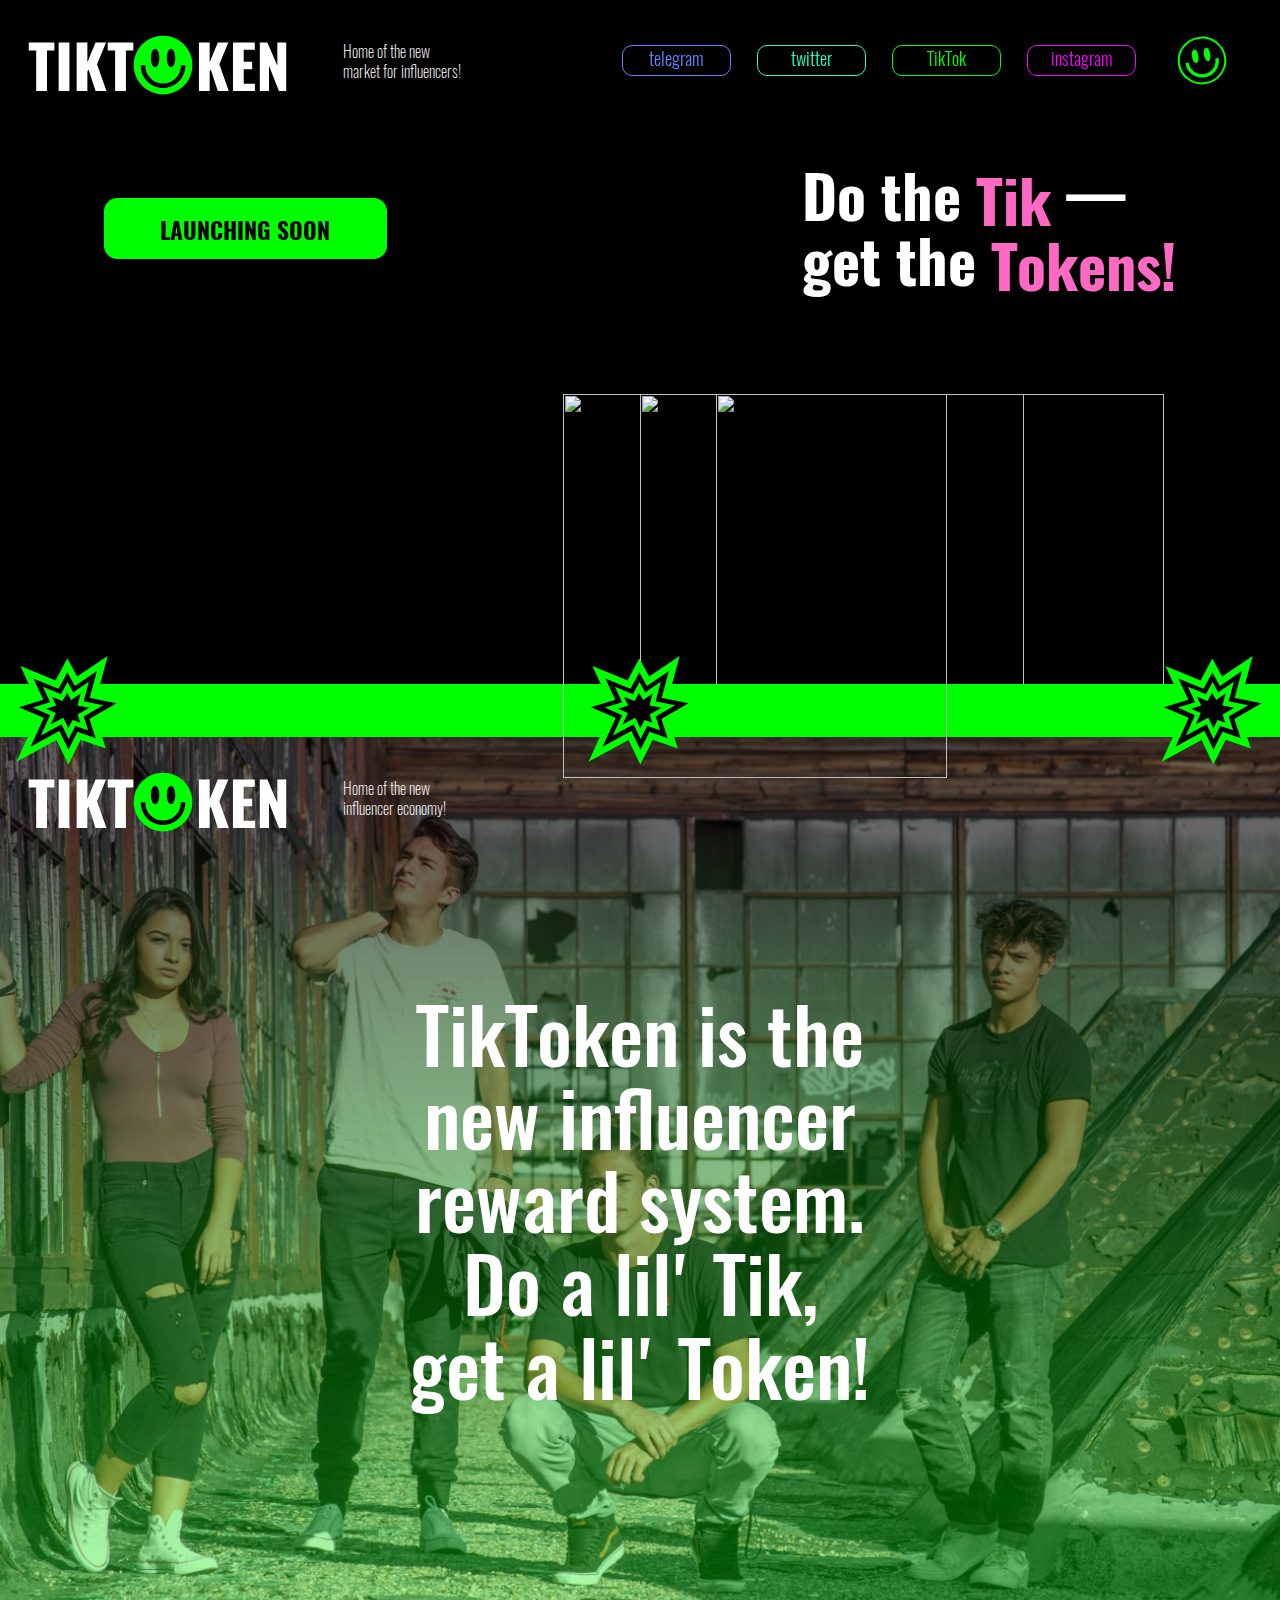
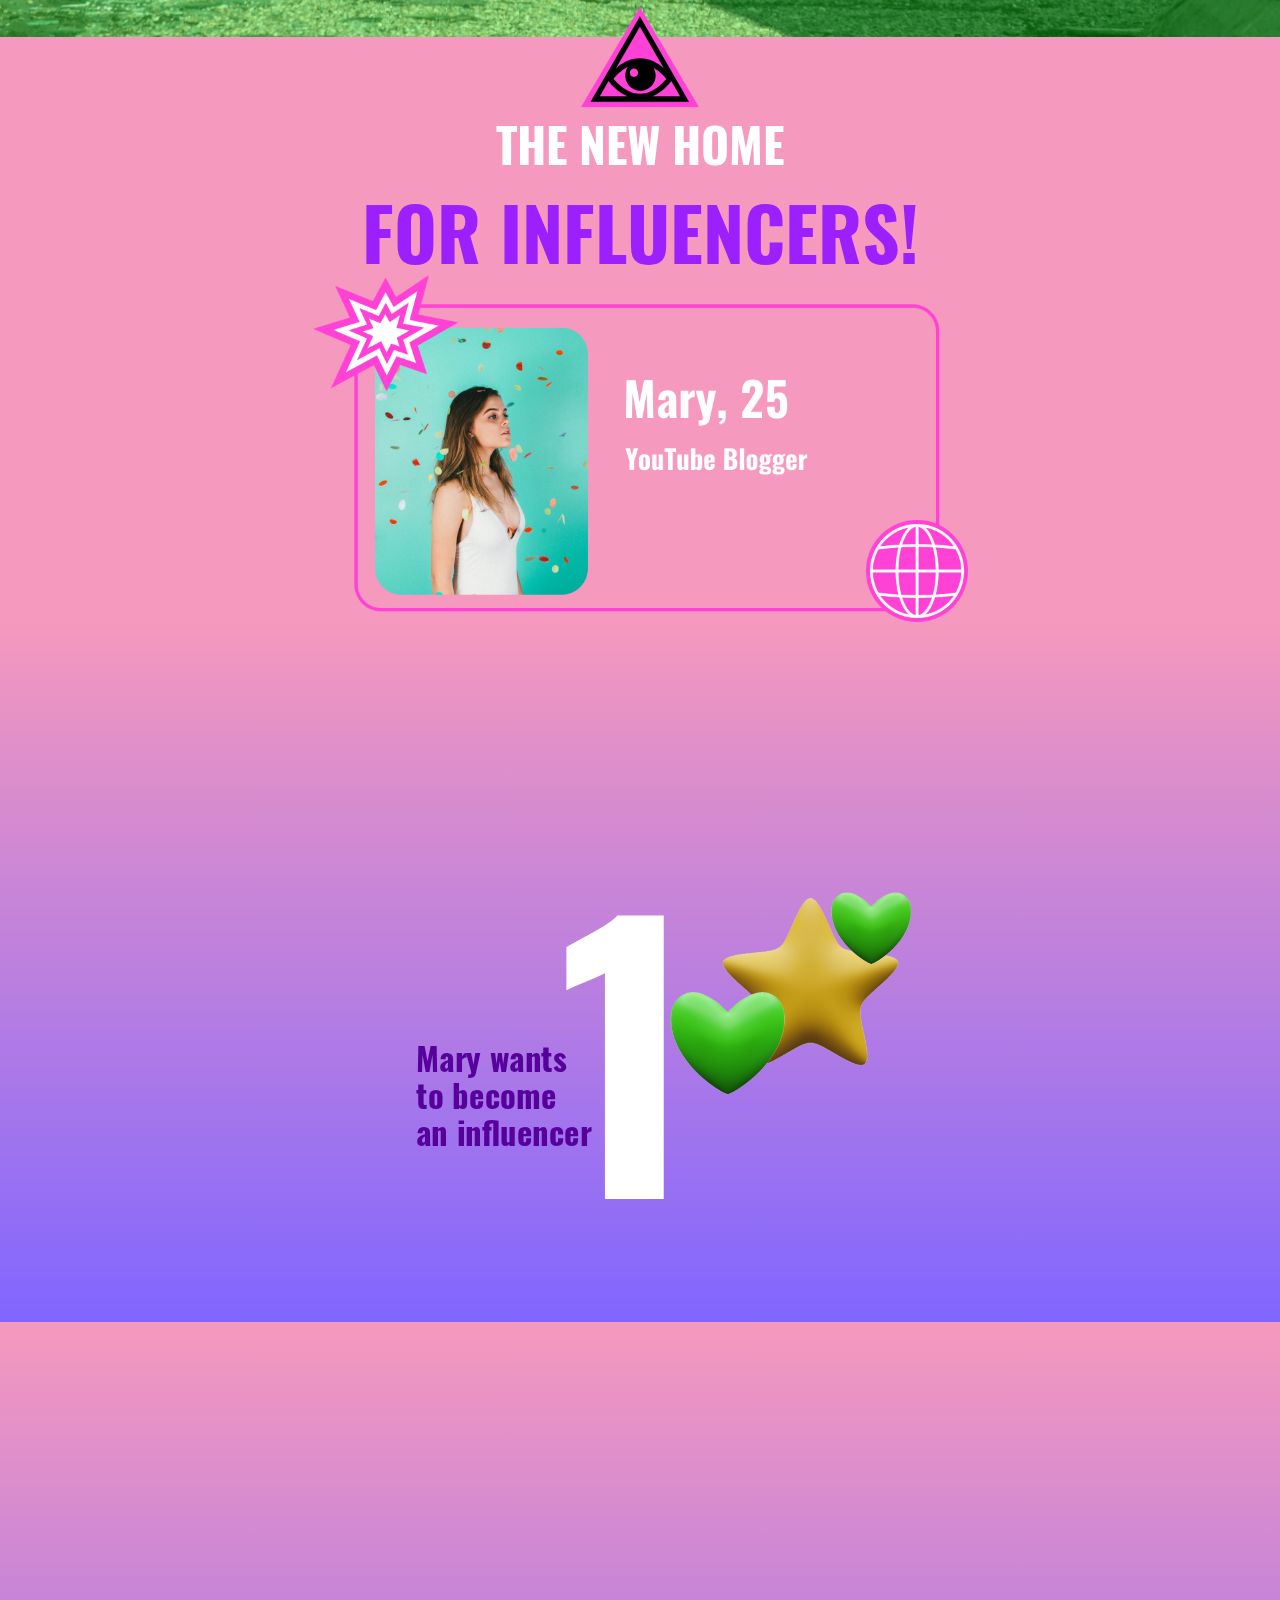
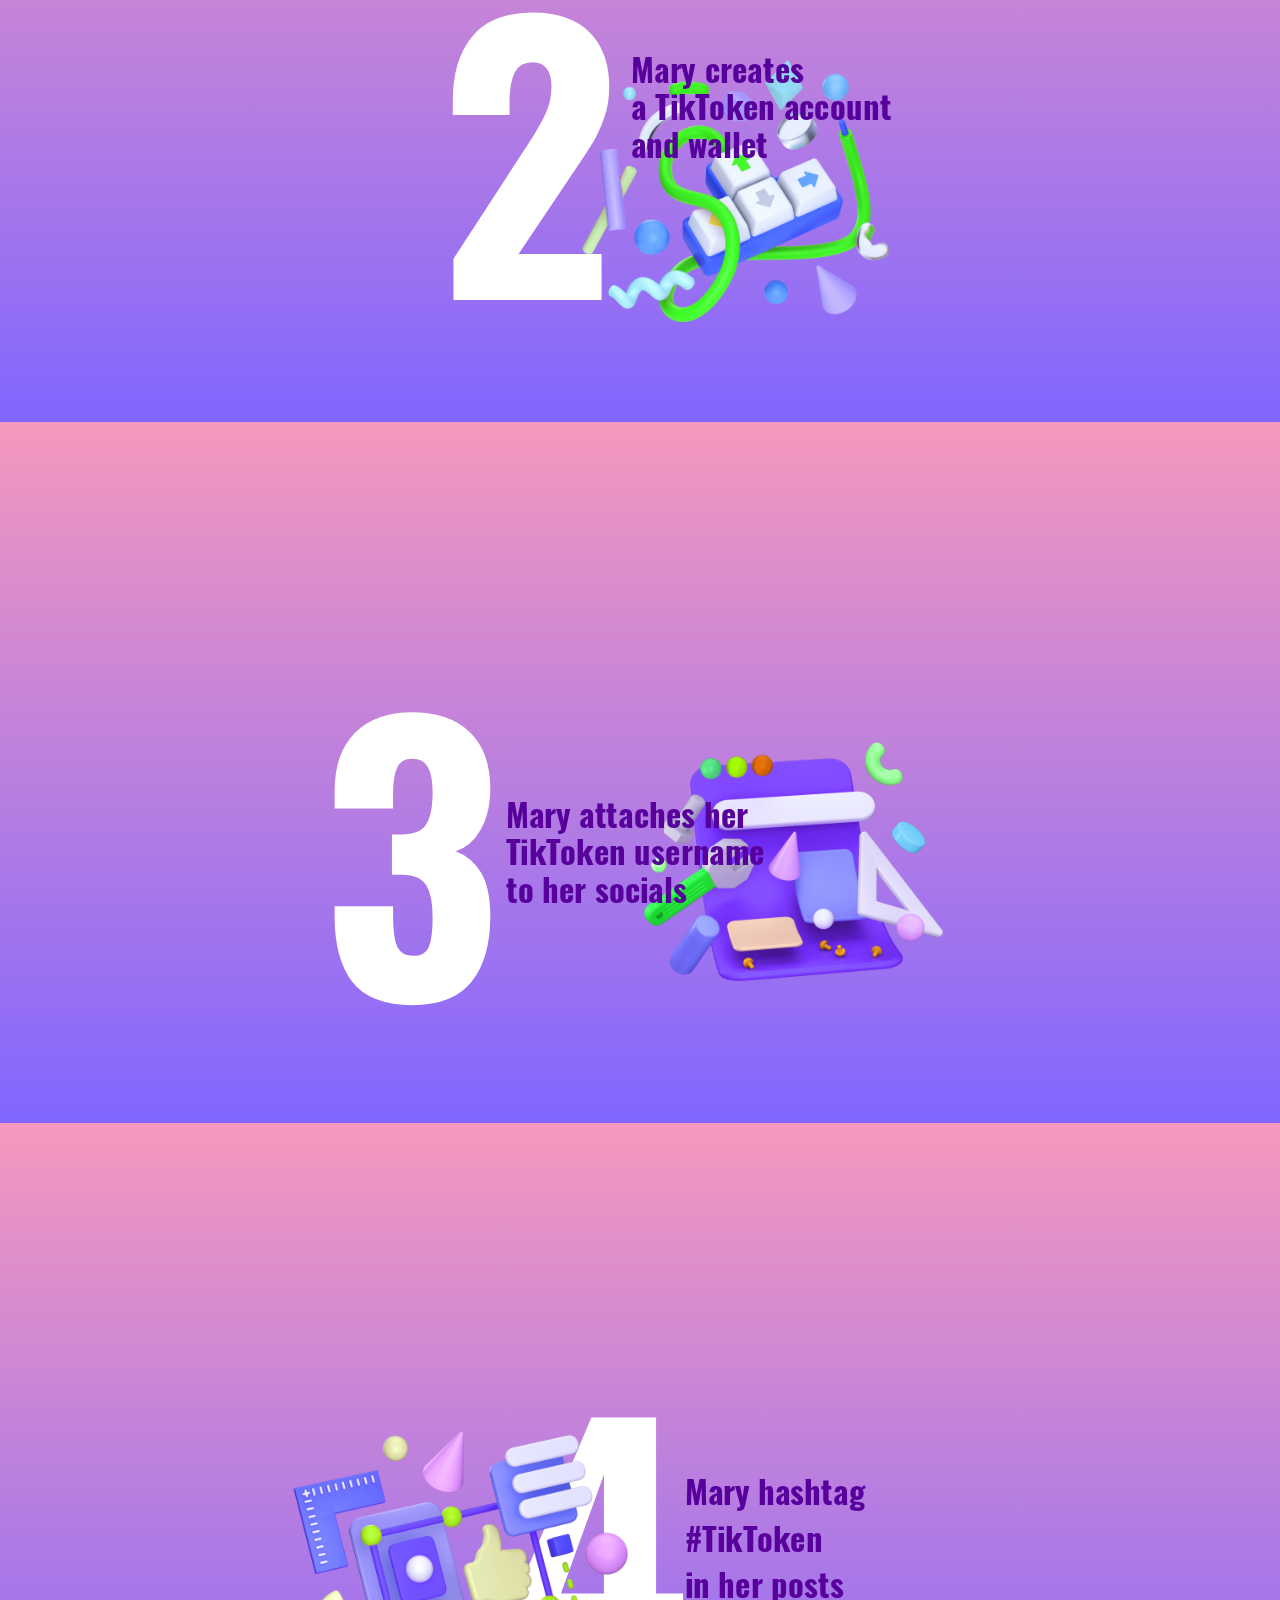
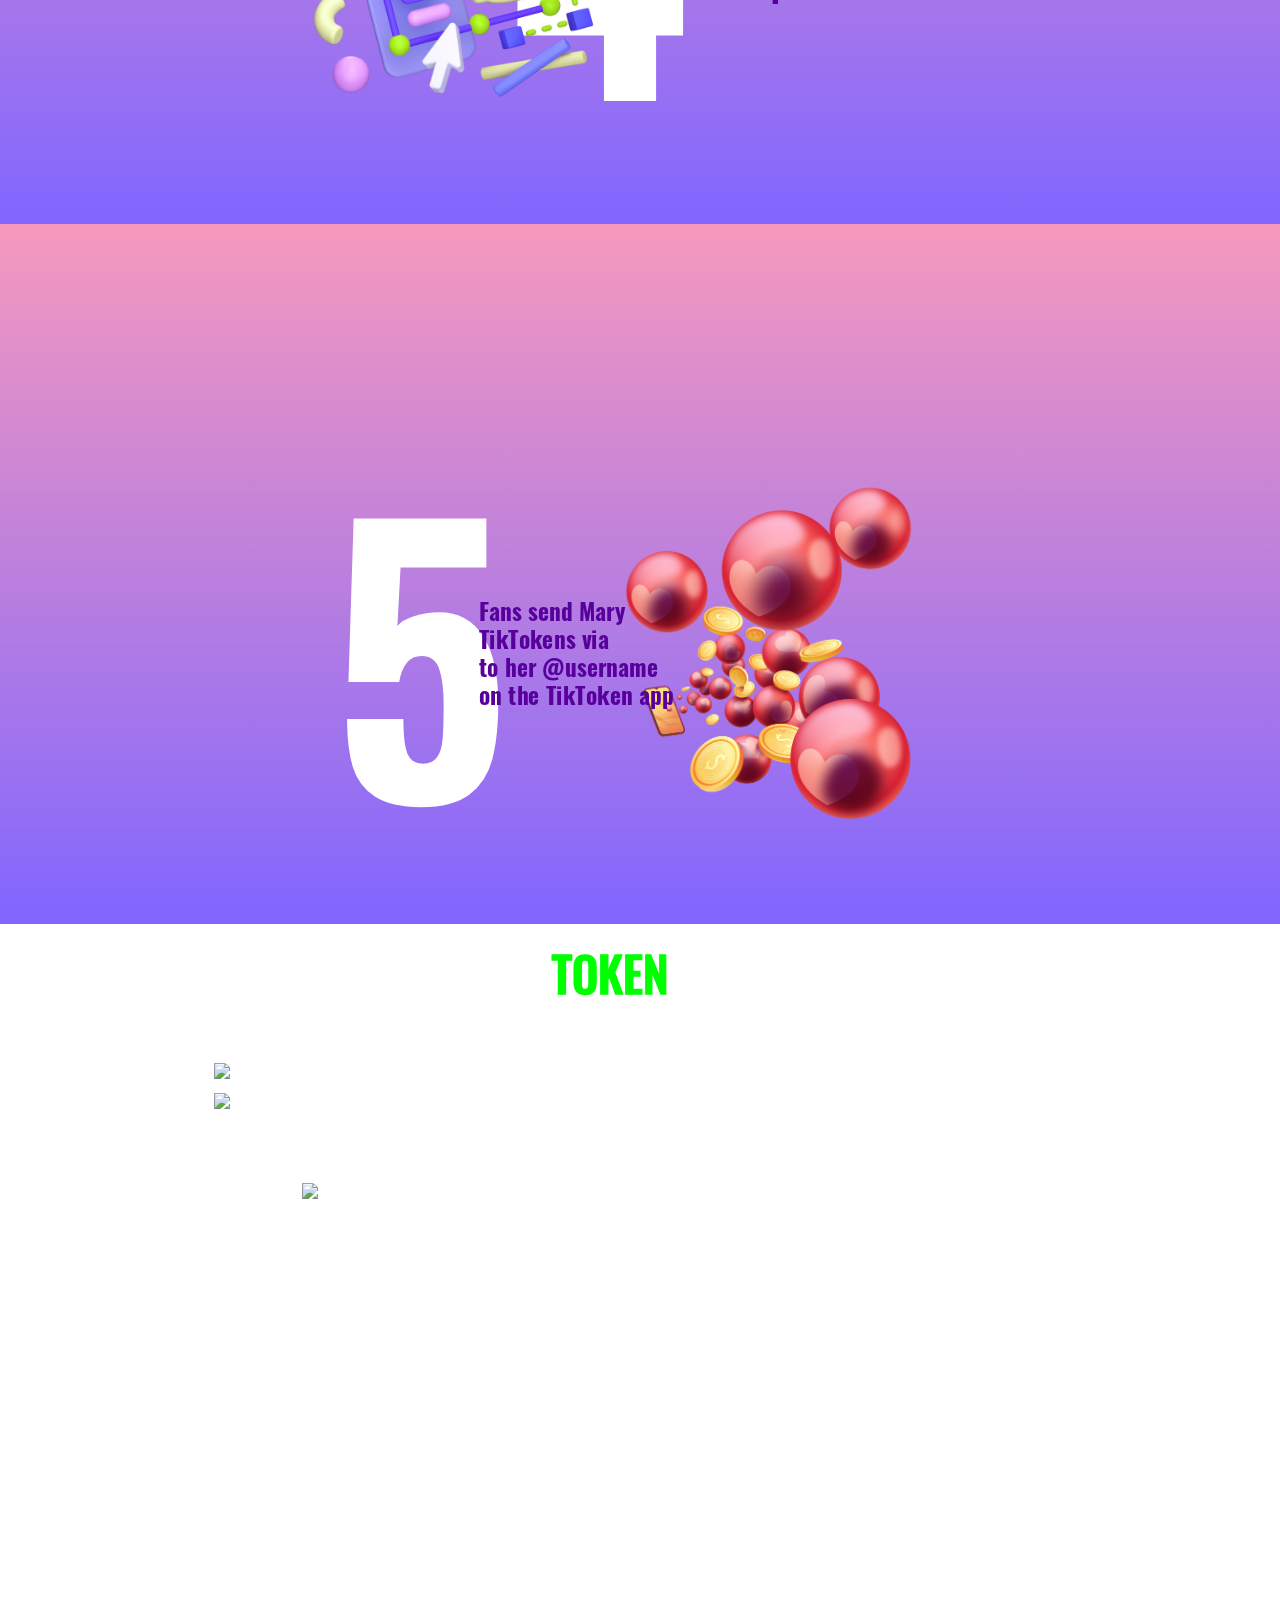
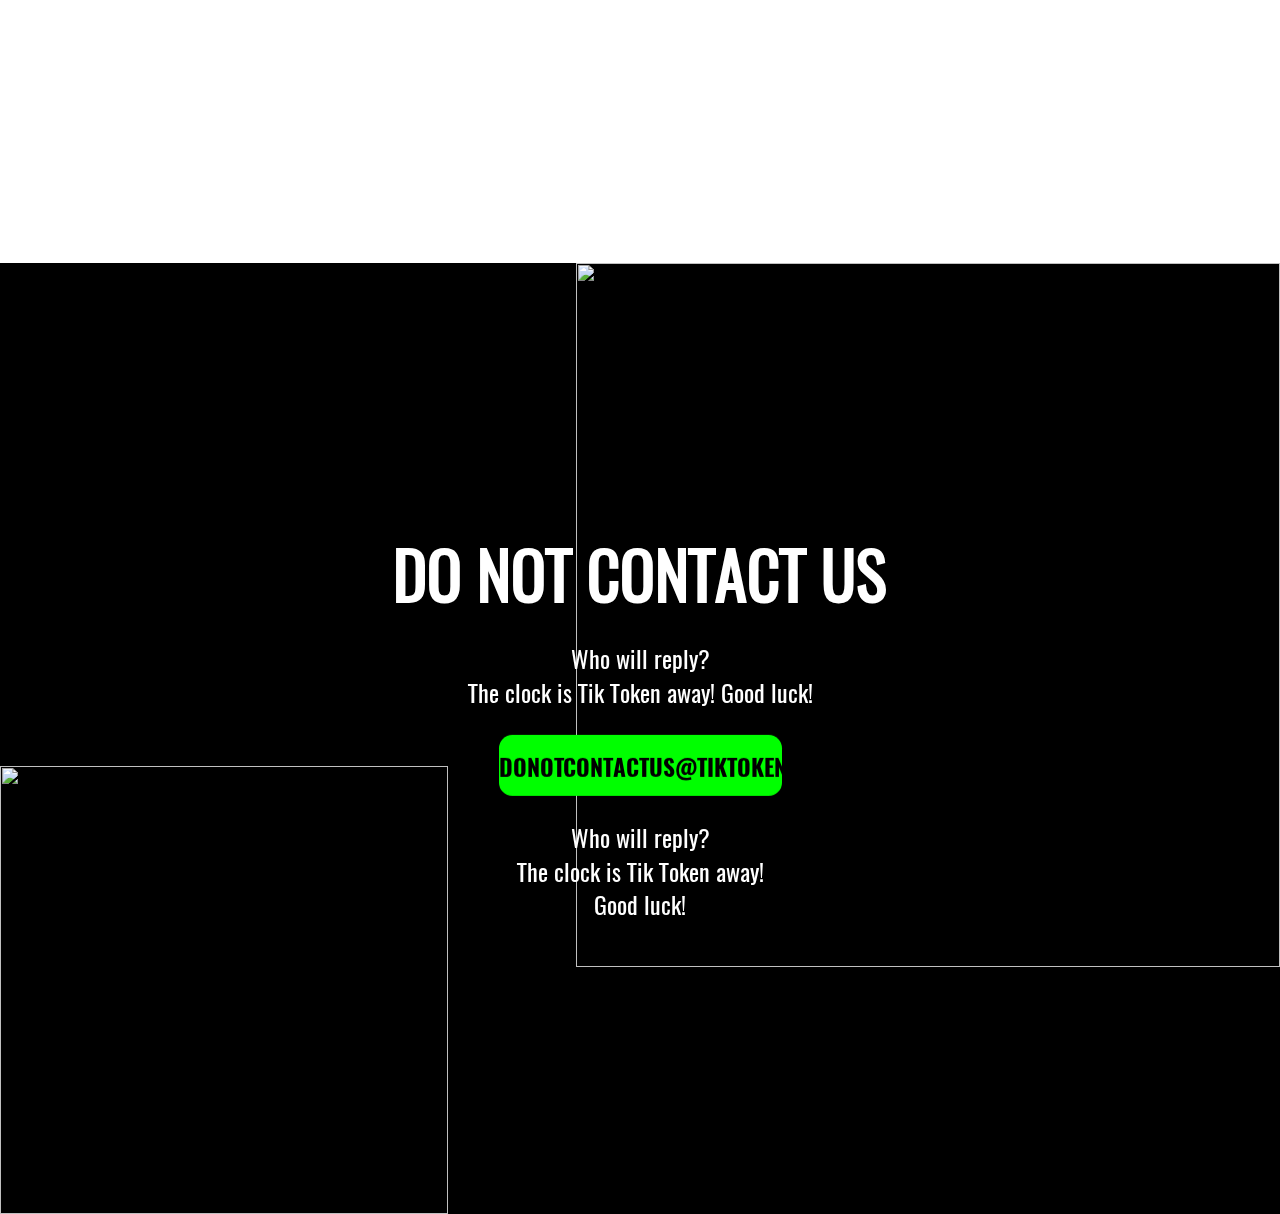
==== commit 141e13ca: "add" ====
--- a/index.html
+++ b/index.html
@@ -73,7 +73,7 @@
 <!-- <script src="https://stackpath.bootstrapcdn.com/bootstrap/4.1.0/js/bootstrap.min.js"
 				integrity="sha384-uefMccjFJAIv6A+rW+L4AHf99KvxDjWSu1z9VI8SKNVmz4sk7buKt/6v9KI65qnm"
 				crossorigin="anonymous"></script> -->
-	<link href="/0.js" rel="prefetch"><link href="/1.js" rel="prefetch"><link href="/10.js" rel="prefetch"><link href="/11.64242ec36cb450564468.hot-update.js" rel="prefetch"><link href="/11.js" rel="prefetch"><link href="/12.js" rel="prefetch"><link href="/13.js" rel="prefetch"><link href="/14.js" rel="prefetch"><link href="/15.js" rel="prefetch"><link href="/16.js" rel="prefetch"><link href="/17.js" rel="prefetch"><link href="/2.js" rel="prefetch"><link href="/3.js" rel="prefetch"><link href="/4.js" rel="prefetch"><link href="/5.js" rel="prefetch"><link href="/6.js" rel="prefetch"><link href="/7.js" rel="prefetch"><link href="/8.js" rel="prefetch"><link href="/9.js" rel="prefetch"><link href="/app.js" rel="preload" as="script"><link rel="icon" type="image/png" sizes="32x32" href="/img/icons/favicon-32x32.png"><link rel="icon" type="image/png" sizes="16x16" href="/img/icons/favicon-16x16.png"><link rel="manifest" href="/manifest.json"><meta name="theme-color" content="#4DBA87"><meta name="apple-mobile-web-app-capable" content="no"><meta name="apple-mobile-web-app-status-bar-style" content="default"><meta name="apple-mobile-web-app-title" content="client"><link rel="apple-touch-icon" href="/img/icons/apple-touch-icon-152x152.png"><link rel="mask-icon" href="/img/icons/safari-pinned-tab.svg" color="#4DBA87"><meta name="msapplication-TileImage" content="/img/icons/msapplication-icon-144x144.png"><meta name="msapplication-TileColor" content="#000000"><style type="text/css">@charset "UTF-8";
+	<link href="/0.js" rel="prefetch"><link href="/1.js" rel="prefetch"><link href="/10.js" rel="prefetch"><link href="/11.js" rel="prefetch"><link href="/12.js" rel="prefetch"><link href="/13.js" rel="prefetch"><link href="/14.js" rel="prefetch"><link href="/15.js" rel="prefetch"><link href="/16.js" rel="prefetch"><link href="/17.js" rel="prefetch"><link href="/2.js" rel="prefetch"><link href="/3.js" rel="prefetch"><link href="/4.js" rel="prefetch"><link href="/5.js" rel="prefetch"><link href="/6.js" rel="prefetch"><link href="/7.js" rel="prefetch"><link href="/8.js" rel="prefetch"><link href="/9.js" rel="prefetch"><link href="/app.js" rel="preload" as="script"><link rel="icon" type="image/png" sizes="32x32" href="/img/icons/favicon-32x32.png"><link rel="icon" type="image/png" sizes="16x16" href="/img/icons/favicon-16x16.png"><link rel="manifest" href="/manifest.json"><meta name="theme-color" content="#4DBA87"><meta name="apple-mobile-web-app-capable" content="no"><meta name="apple-mobile-web-app-status-bar-style" content="default"><meta name="apple-mobile-web-app-title" content="client"><link rel="apple-touch-icon" href="/img/icons/apple-touch-icon-152x152.png"><link rel="mask-icon" href="/img/icons/safari-pinned-tab.svg" color="#4DBA87"><meta name="msapplication-TileImage" content="/img/icons/msapplication-icon-144x144.png"><meta name="msapplication-TileColor" content="#000000"><style type="text/css">@charset "UTF-8";
 .red-natural-color {
 	color: #ce251b;
 	fill: #ce251b;
@@ -1332,140 +1332,140 @@
 	padding: 0.20833vw;
 }
 </style><script charset="utf-8" src="/11.js"></script><style>.title{
-margin-top: 1.7785602729868797vw;
-margin-bottom: 1.7785602729868797vw;
-margin-left: 1.2330654514611952vw;
-margin-right: 1.2330654514611952vw;
-padding-top: 1.188080468406088vw;
-padding-bottom: 1.188080468406088vw;
-padding-left: 1.3359115922589253vw;
-padding-right: 1.3359115922589253vw;
-border-radius: 0.15107316522566497vw;
-color: #c9a9a7;
+margin-top: 1.9239122396602917vw;
+margin-bottom: 1.9239122396602917vw;
+margin-left: 1.839975714595005vw;
+margin-right: 1.839975714595005vw;
+padding-top: 1.0529218205800577vw;
+padding-bottom: 1.0529218205800577vw;
+padding-left: 1.3255602487214944vw;
+padding-right: 1.3255602487214944vw;
+border-radius: 0.12693512576588148vw;
+color: #a761a1;
 border: none;
-font-size: 2.291996696545316vw;
+font-size: 3.9134395008678133vw;
 }
 
 
 
 .subTitle{
-margin-top: 1.615363426310079vw;
-margin-bottom: 1.615363426310079vw;
-margin-left: 1.190634401263325vw;
-margin-right: 1.190634401263325vw;
-padding-top: 1.0564085850613778vw;
-padding-bottom: 1.0564085850613778vw;
-padding-left: 1.1867262094454922vw;
-padding-right: 1.1867262094454922vw;
-border-radius: 0.10805329283220502vw;
-color: #c7a5a4;
+margin-top: 1.5432596047083902vw;
+margin-bottom: 1.5432596047083902vw;
+margin-left: 1.6898557014790274vw;
+margin-right: 1.6898557014790274vw;
+padding-top: 1.0889204044226102vw;
+padding-bottom: 1.0889204044226102vw;
+padding-left: 1.4660134215521334vw;
+padding-right: 1.4660134215521334vw;
+border-radius: 0.15403095368078487vw;
+color: #a35a9c;
 border: none;
-font-size: 2.769191734429848vw;
+font-size: 1.424394970889589vw;
 }
 
 
 
 .button{
-margin-top: 1.6545315201263338vw;
-margin-bottom: 1.6545315201263338vw;
-margin-left: 1.061465488987503vw;
-margin-right: 1.061465488987503vw;
-padding-top: 1.1381678878799824vw;
-padding-bottom: 1.1381678878799824vw;
-padding-left: 1.0797483625135564vw;
-padding-right: 1.0797483625135564vw;
-border-radius: 0.11827121206842693vw;
-color: #caaaa8;
+margin-top: 1.065766503809588vw;
+margin-bottom: 1.065766503809588vw;
+margin-left: 1.4971530904115702vw;
+margin-right: 1.4971530904115702vw;
+padding-top: 1.05981677072509vw;
+padding-bottom: 1.05981677072509vw;
+padding-left: 1.205661358049141vw;
+padding-right: 1.205661358049141vw;
+border-radius: 0.17025271820182597vw;
+color: #a2579b;
 cursor: pointer;
-font-size: 1.8150454098723139vw;
-border: 1px solid #d6d49b;
+font-size: 2.280164628137273vw;
+border: 1px solid #fcfcfc;
 }
 
 
 
 .wrapper{
-margin-top: 0.4554524475963768vw;
-margin-bottom: 0.4554524475963768vw;
-margin-left: 0.5592259273182341vw;
-margin-right: 0.5592259273182341vw;
-padding-top: 1.1386461358982862vw;
-padding-bottom: 1.1386461358982862vw;
-padding-left: 0.28933652293315515vw;
-padding-right: 0.28933652293315515vw;
-border-radius: 0.12455743507136648vw;
-color: #c6a4a2;
-font-size: 1.357629111471452vw;
-border: 1px solid #dfdeb1;
+margin-top: 0.4553355056091221vw;
+margin-bottom: 0.4553355056091221vw;
+margin-left: 0.41884358281865536vw;
+margin-right: 0.41884358281865536vw;
+padding-top: 1.0128050124750512vw;
+padding-bottom: 1.0128050124750512vw;
+padding-left: 0.12019203072007026vw;
+padding-right: 0.12019203072007026vw;
+border-radius: 0.10527955511349443vw;
+color: #a55e9e;
+font-size: 1.6839643268288709vw;
+border: 1px solid #dfe1dc;
 }
 
 
 
 .inputText{
-margin-top: 1.02891421598608vw;
-margin-bottom: 1.02891421598608vw;
-margin-left: 1.3551809829075732vw;
-margin-right: 1.3551809829075732vw;
-padding-top: 1.07595843853744vw;
-padding-bottom: 1.07595843853744vw;
-padding-left: 1.3539101427234748vw;
-padding-right: 1.3539101427234748vw;
-border-radius: 0.11334965056948365vw;
-color: #caaba9;
-font-size: 1.6445920226445678vw;
-border: 1px solid #d1cf8f;
+margin-top: 1.5055638987103088vw;
+margin-bottom: 1.5055638987103088vw;
+margin-left: 1.4493926619782018vw;
+margin-right: 1.4493926619782018vw;
+padding-top: 1.1828190398780325vw;
+padding-bottom: 1.1828190398780325vw;
+padding-left: 1.074287881244067vw;
+padding-right: 1.074287881244067vw;
+border-radius: 0.19531313662467284vw;
+color: #a55d9e;
+font-size: 1.3456500968380463vw;
+border: 1px solid #eaebe8;
 }
 
 
 
 .card{
-margin-top: 2.594512507996927vw;
-margin-bottom: 2.594512507996927vw;
-margin-left: 1.1033313001197387vw;
-margin-right: 1.1033313001197387vw;
-padding-top: 1.1681966950974125vw;
-padding-bottom: 1.1681966950974125vw;
-padding-left: 1.9319250643380048vw;
-padding-right: 1.9319250643380048vw;
-border-radius: 0.15548123420412324vw;
-color: #cdb0ae;
-font-size: 1.6503348954313284vw;
-border: 1px solid #f5f5e7;
+margin-top: 1.4658612788290672vw;
+margin-bottom: 1.4658612788290672vw;
+margin-left: 1.2145053733025597vw;
+margin-right: 1.2145053733025597vw;
+padding-top: 1.1984699926425992vw;
+padding-bottom: 1.1984699926425992vw;
+padding-left: 1.4582694001974847vw;
+padding-right: 1.4582694001974847vw;
+border-radius: 0.14989654187793522vw;
+color: #b173ab;
+font-size: 1.05399436677244vw;
+border: 1px solid #d1d4cd;
 }
 
 
 
 .colorBackground{
-margin-top: 0.9050557449436665vw;
-margin-bottom: 0.9050557449436665vw;
-margin-left: 0.867817181535044vw;
-margin-right: 0.867817181535044vw;
-padding-top: 0.28392886581289567vw;
-padding-bottom: 0.28392886581289567vw;
-padding-left: 0.6351629955545893vw;
-padding-right: 0.6351629955545893vw;
-border-radius: 0.13708977184010757vw;
-color: #d1b6b4;
-background: rgba(126,81,56,0.9704669176391354);
-font-size: 1.598671956738435vw;
-border: 1px solid #fdfdfb;
+margin-top: 0.6318575864559253vw;
+margin-bottom: 0.6318575864559253vw;
+margin-left: 0.4521499608441887vw;
+margin-right: 0.4521499608441887vw;
+padding-top: 0.4433700262637019vw;
+padding-bottom: 0.4433700262637019vw;
+padding-left: 0.475714569149325vw;
+padding-right: 0.475714569149325vw;
+border-radius: 0.15909549135737064vw;
+color: #aa66a3;
+background: rgba(129,212,106,0.7136444545561875);
+font-size: 1.1757572271000352vw;
+border: 1px solid #c4c8bf;
 }
 
 
 
 .click{
-margin-top: 1.6367500943336195vw;
-margin-bottom: 1.6367500943336195vw;
-margin-left: 0.8173618185275293vw;
-margin-right: 0.8173618185275293vw;
-padding-top: 1.8240750037077293vw;
-padding-bottom: 1.8240750037077293vw;
-padding-left: 2.0509716406176213vw;
-padding-right: 2.0509716406176213vw;
-border-radius: 0.1800668506840102vw;
-color: #c6a4a2;
+margin-top: 1.607910959885888vw;
+margin-bottom: 1.607910959885888vw;
+margin-left: 1.1429637458789457vw;
+margin-right: 1.1429637458789457vw;
+padding-top: 1.7060010126576524vw;
+padding-bottom: 1.7060010126576524vw;
+padding-left: 2.0972604311992162vw;
+padding-right: 2.0972604311992162vw;
+border-radius: 0.19622143920328086vw;
+color: #a966a3;
 cursor: pointer;
-font-size: 1.9647841735041545vw;
-border: 1px solid #dad9a6;
+font-size: 1.6605416713878258vw;
+border: 1px solid #cacdc5;
 }
 
 
@@ -1626,140 +1626,140 @@
 	text-align: center;
 }
 </style><style>.title{
-margin-top: 1.7785602729868797vw;
-margin-bottom: 1.7785602729868797vw;
-margin-left: 1.2330654514611952vw;
-margin-right: 1.2330654514611952vw;
-padding-top: 1.188080468406088vw;
-padding-bottom: 1.188080468406088vw;
-padding-left: 1.3359115922589253vw;
-padding-right: 1.3359115922589253vw;
-border-radius: 0.15107316522566497vw;
-color: #c9a9a7;
+margin-top: 1.9239122396602917vw;
+margin-bottom: 1.9239122396602917vw;
+margin-left: 1.839975714595005vw;
+margin-right: 1.839975714595005vw;
+padding-top: 1.0529218205800577vw;
+padding-bottom: 1.0529218205800577vw;
+padding-left: 1.3255602487214944vw;
+padding-right: 1.3255602487214944vw;
+border-radius: 0.12693512576588148vw;
+color: #a761a1;
 border: none;
-font-size: 2.291996696545316vw;
+font-size: 3.9134395008678133vw;
 }
 
 
 
 .subTitle{
-margin-top: 1.615363426310079vw;
-margin-bottom: 1.615363426310079vw;
-margin-left: 1.190634401263325vw;
-margin-right: 1.190634401263325vw;
-padding-top: 1.0564085850613778vw;
-padding-bottom: 1.0564085850613778vw;
-padding-left: 1.1867262094454922vw;
-padding-right: 1.1867262094454922vw;
-border-radius: 0.10805329283220502vw;
-color: #c7a5a4;
+margin-top: 1.5432596047083902vw;
+margin-bottom: 1.5432596047083902vw;
+margin-left: 1.6898557014790274vw;
+margin-right: 1.6898557014790274vw;
+padding-top: 1.0889204044226102vw;
+padding-bottom: 1.0889204044226102vw;
+padding-left: 1.4660134215521334vw;
+padding-right: 1.4660134215521334vw;
+border-radius: 0.15403095368078487vw;
+color: #a35a9c;
 border: none;
-font-size: 2.769191734429848vw;
+font-size: 1.424394970889589vw;
 }
 
 
 
 .button{
-margin-top: 1.6545315201263338vw;
-margin-bottom: 1.6545315201263338vw;
-margin-left: 1.061465488987503vw;
-margin-right: 1.061465488987503vw;
-padding-top: 1.1381678878799824vw;
-padding-bottom: 1.1381678878799824vw;
-padding-left: 1.0797483625135564vw;
-padding-right: 1.0797483625135564vw;
-border-radius: 0.11827121206842693vw;
-color: #caaaa8;
+margin-top: 1.065766503809588vw;
+margin-bottom: 1.065766503809588vw;
+margin-left: 1.4971530904115702vw;
+margin-right: 1.4971530904115702vw;
+padding-top: 1.05981677072509vw;
+padding-bottom: 1.05981677072509vw;
+padding-left: 1.205661358049141vw;
+padding-right: 1.205661358049141vw;
+border-radius: 0.17025271820182597vw;
+color: #a2579b;
 cursor: pointer;
-font-size: 1.8150454098723139vw;
-border: 1px solid #d6d49b;
+font-size: 2.280164628137273vw;
+border: 1px solid #fcfcfc;
 }
 
 
 
 .wrapper{
-margin-top: 0.4554524475963768vw;
-margin-bottom: 0.4554524475963768vw;
-margin-left: 0.5592259273182341vw;
-margin-right: 0.5592259273182341vw;
-padding-top: 1.1386461358982862vw;
-padding-bottom: 1.1386461358982862vw;
-padding-left: 0.28933652293315515vw;
-padding-right: 0.28933652293315515vw;
-border-radius: 0.12455743507136648vw;
-color: #c6a4a2;
-font-size: 1.357629111471452vw;
-border: 1px solid #dfdeb1;
+margin-top: 0.4553355056091221vw;
+margin-bottom: 0.4553355056091221vw;
+margin-left: 0.41884358281865536vw;
+margin-right: 0.41884358281865536vw;
+padding-top: 1.0128050124750512vw;
+padding-bottom: 1.0128050124750512vw;
+padding-left: 0.12019203072007026vw;
+padding-right: 0.12019203072007026vw;
+border-radius: 0.10527955511349443vw;
+color: #a55e9e;
+font-size: 1.6839643268288709vw;
+border: 1px solid #dfe1dc;
 }
 
 
 
 .inputText{
-margin-top: 1.02891421598608vw;
-margin-bottom: 1.02891421598608vw;
-margin-left: 1.3551809829075732vw;
-margin-right: 1.3551809829075732vw;
-padding-top: 1.07595843853744vw;
-padding-bottom: 1.07595843853744vw;
-padding-left: 1.3539101427234748vw;
-padding-right: 1.3539101427234748vw;
-border-radius: 0.11334965056948365vw;
-color: #caaba9;
-font-size: 1.6445920226445678vw;
-border: 1px solid #d1cf8f;
+margin-top: 1.5055638987103088vw;
+margin-bottom: 1.5055638987103088vw;
+margin-left: 1.4493926619782018vw;
+margin-right: 1.4493926619782018vw;
+padding-top: 1.1828190398780325vw;
+padding-bottom: 1.1828190398780325vw;
+padding-left: 1.074287881244067vw;
+padding-right: 1.074287881244067vw;
+border-radius: 0.19531313662467284vw;
+color: #a55d9e;
+font-size: 1.3456500968380463vw;
+border: 1px solid #eaebe8;
 }
 
 
 
 .card{
-margin-top: 2.594512507996927vw;
-margin-bottom: 2.594512507996927vw;
-margin-left: 1.1033313001197387vw;
-margin-right: 1.1033313001197387vw;
-padding-top: 1.1681966950974125vw;
-padding-bottom: 1.1681966950974125vw;
-padding-left: 1.9319250643380048vw;
-padding-right: 1.9319250643380048vw;
-border-radius: 0.15548123420412324vw;
-color: #cdb0ae;
-font-size: 1.6503348954313284vw;
-border: 1px solid #f5f5e7;
+margin-top: 1.4658612788290672vw;
+margin-bottom: 1.4658612788290672vw;
+margin-left: 1.2145053733025597vw;
+margin-right: 1.2145053733025597vw;
+padding-top: 1.1984699926425992vw;
+padding-bottom: 1.1984699926425992vw;
+padding-left: 1.4582694001974847vw;
+padding-right: 1.4582694001974847vw;
+border-radius: 0.14989654187793522vw;
+color: #b173ab;
+font-size: 1.05399436677244vw;
+border: 1px solid #d1d4cd;
 }
 
 
 
 .colorBackground{
-margin-top: 0.9050557449436665vw;
-margin-bottom: 0.9050557449436665vw;
-margin-left: 0.867817181535044vw;
-margin-right: 0.867817181535044vw;
-padding-top: 0.28392886581289567vw;
-padding-bottom: 0.28392886581289567vw;
-padding-left: 0.6351629955545893vw;
-padding-right: 0.6351629955545893vw;
-border-radius: 0.13708977184010757vw;
-color: #d1b6b4;
-background: rgba(126,81,56,0.9704669176391354);
-font-size: 1.598671956738435vw;
-border: 1px solid #fdfdfb;
+margin-top: 0.6318575864559253vw;
+margin-bottom: 0.6318575864559253vw;
+margin-left: 0.4521499608441887vw;
+margin-right: 0.4521499608441887vw;
+padding-top: 0.4433700262637019vw;
+padding-bottom: 0.4433700262637019vw;
+padding-left: 0.475714569149325vw;
+padding-right: 0.475714569149325vw;
+border-radius: 0.15909549135737064vw;
+color: #aa66a3;
+background: rgba(129,212,106,0.7136444545561875);
+font-size: 1.1757572271000352vw;
+border: 1px solid #c4c8bf;
 }
 
 
 
 .click{
-margin-top: 1.6367500943336195vw;
-margin-bottom: 1.6367500943336195vw;
-margin-left: 0.8173618185275293vw;
-margin-right: 0.8173618185275293vw;
-padding-top: 1.8240750037077293vw;
-padding-bottom: 1.8240750037077293vw;
-padding-left: 2.0509716406176213vw;
-padding-right: 2.0509716406176213vw;
-border-radius: 0.1800668506840102vw;
-color: #c6a4a2;
+margin-top: 1.607910959885888vw;
+margin-bottom: 1.607910959885888vw;
+margin-left: 1.1429637458789457vw;
+margin-right: 1.1429637458789457vw;
+padding-top: 1.7060010126576524vw;
+padding-bottom: 1.7060010126576524vw;
+padding-left: 2.0972604311992162vw;
+padding-right: 2.0972604311992162vw;
+border-radius: 0.19622143920328086vw;
+color: #a966a3;
 cursor: pointer;
-font-size: 1.9647841735041545vw;
-border: 1px solid #dad9a6;
+font-size: 1.6605416713878258vw;
+border: 1px solid #cacdc5;
 }
 
 
@@ -2268,6 +2268,7 @@
 }
 @media (max-width: 62.49em) {
 #TikTokenomics .omicText {
+				font-family: Oswald-Regular;
 				font-size: 7vw;
 				line-height: 7.6vw;
 }
@@ -2602,6 +2603,9 @@
 						transform: scale(0.6) translateY(100%);
 		position: absolute;
 }
+.childrenPic .main-child-pic:not(.main-child-pic-7) {
+			z-index: 10;
+}
 .childrenPic .main-child-pic-1 {
 		left: 25.20833vw;
 		bottom: 7.91667vw;
@@ -2653,6 +2657,8 @@
 .childrenPic .main-child-pic-7 {
 		left: 47.70833vw;
 		top: -1.04167vw;
+		/*		left: 70.70833vw;
+		top: -1.04167vw;*/
 }
 @media (max-width: 39.99em) {
 .childrenPic .main-child-pic-7 {
@@ -2669,12 +2675,12 @@
 }
 .childrenPic .main-child-pic-10 {
 		right: 10.3125vw;
-		bottom: 42.44792vw;
+		top: 1.5625vw;
 }
 @media (max-width: 62.49em) {
 .childrenPic .main-child-pic-10 {
 				right: -15vw;
-				top: -178vh;
+				top: 38vh;
 }
 }
 .childrenPic .main-child-pic-11 {
@@ -2689,7 +2695,7 @@
 }
 .childrenPic .main-child-pic-12 {
 		right: 12.29167vw;
-		bottom: 6.19792vw;
+		bottom: 14.0625vw;
 }
 @media (max-width: 62.49em) {
 .childrenPic .main-child-pic-12 {
@@ -2720,13 +2726,13 @@
 								transform: translateY(-50%);
 }
 }
-@media (max-width: 119.99em) {
+@media (min-width: 62.5em) {
 .childrenPic .mobileChildrenText {
 				font-size: 6vw;
 				line-height: 6.5vw;
 				top: 50%;
-				-webkit-transform: translateY(-74%);
-								transform: translateY(-74%);
+				-webkit-transform: translateY(-70%);
+								transform: translateY(-70%);
 }
 }
 .childrenPic .childrenPicturies {
@@ -3112,6 +3118,7 @@
 }
 @media (max-width: 39.99em) {
 .ticktoken #ContactUs {
+				margin-top: -1vw;
 				height: 50vh;
 				font-family: Oswald-Light;
 }
@@ -3131,6 +3138,15 @@
 @media (max-width: 39.99em) {
 .ticktoken #ContactUs .buttonGreen {
 					margin: 4vw auto;
+}
+}
+@media (max-width: 39.99em) {
+.ticktoken #ContactUs .buttonGreen.contactButton {
+					width: initial;
+					padding-left: 1vw;
+					padding-right: 1vw;
+					background: transparent;
+					color: white;
 }
 }
 .ticktoken #ContactUs p {
@@ -3215,6 +3231,12 @@
 			font-size: 1.35417vw;
 			line-height: 1.92708vw;
 			width: 12vw;
+}
+.ticktoken .tiktokenMenu li:first-child a {
+				color: #13a580;
+}
+.ticktoken .tiktokenMenu li:last-child a {
+				color: #a200a5 !important;
 }
 .ticktoken .tiktokenMenu:hover {
 			background: rgba(0, 0, 0, 0.5);
@@ -3415,6 +3437,9 @@
 							flex-direction: column;
 }
 }
+.tiktokenHeader .tagline p {
+		text-align: left;
+}
 .logos {
 	position: relative;
 	z-index: 3;
@@ -3425,14 +3450,6 @@
 @media (max-width: 39.99em) {
 .logos .logo img {
 				max-width: 37.5vw;
-}
-}
-@media (max-width: 39.99em) {
-.logos {
-			-webkit-box-orient: vertical;
-			-webkit-box-direction: normal;
-					-ms-flex-direction: column;
-							flex-direction: column;
 }
 }
 .logos .logo {
@@ -3453,8 +3470,6 @@
 				font-size: 3.125vw;
 				line-height: 3.90625vw;
 				text-align: center;
-				margin-top: 4.375vw;
-				margin-bottom: 4.375vw;
 }
 }
 .links {
@@ -3468,10 +3483,15 @@
 			-webkit-box-pack: center;
 					-ms-flex-pack: center;
 							justify-content: center;
+			position: absolute;
+			-ms-flex-wrap: wrap;
+					flex-wrap: wrap;
+			width: 30vw;
+			top: 2.55vw;
+			right: 0;
 }
 .links .tikLink {
 				text-decoration: none;
-				width: 150vw;
 }
 }
 @media (min-width: 40em) and (max-width: 62.49em) {
@@ -3527,24 +3547,49 @@
 }
 }
 .advert {
-	padding-top: 9.11458vw;
+	padding-top: 3.90625vw;
 	-ms-flex-pack: distribute;
 			justify-content: space-around;
+	-webkit-box-align: center;
+			-ms-flex-align: center;
+					align-items: center;
 }
 @media (max-width: 39.99em) {
 .advert {
-			-webkit-box-orient: vertical;
-			-webkit-box-direction: reverse;
-					-ms-flex-direction: column-reverse;
-							flex-direction: column-reverse;
-			-webkit-box-align: center;
-					-ms-flex-align: center;
-							align-items: center;
-			padding-top: 2vw;
-			-webkit-box-pack: center;
-					-ms-flex-pack: center;
-							justify-content: center;
-}
+			/*		flex-direction: column-reverse;
+		align-items: center;
+		padding-top: 2vw;
+		justify-content: center;*/
+			display: grid;
+			grid-gap: 1vw;
+}
+.advert .advertText {
+				grid-column: 1;
+				grid-row: 1;
+}
+.advert .buttonGreen {
+				grid-column: 1;
+				grid-row: 2;
+}
+.advert .trump {
+				grid-column: 2;
+				grid-row: 1/3;
+}
+}
+.advert .advertText {
+		font-family: Oswald-Bold;
+		font-style: normal;
+		/*		font-size: get-vw(100px);
+		line-height:  get-vw(100px);*/
+		font-size: 4.6875vw;
+		line-height: 4.6875vw;
+		color: #FFFFFF;
+}
+.advert .advertText p {
+			text-align: left;
+}
+.advert .trump img {
+		max-width: 28.90625vw;
 }
 .buttonGreen {
 	position: relative;
@@ -3619,13 +3664,6 @@
 								transform: scale(1.8);
 }
 }
-.advertText {
-	font-family: Oswald-Bold;
-	font-style: normal;
-	font-size: 5.20833vw;
-	line-height: 5.20833vw;
-	color: #FFFFFF;
-}
 .mainPicture {
 	padding-bottom: 15.67708vw;
 	padding-top: 7.76042vw;
@@ -3645,6 +3683,26 @@
 .mainPicture .tik-name img {
 			margin: 0 3vw;
 			max-height: 32vw;
+			z-index: 9;
+}
+.mainPicture .tik-name .wrap-giffs {
+			display: inline-block;
+			position: relative;
+}
+.mainPicture .tik-name .wrap-giffs img:first-child {
+				position: absolute;
+				top: 0;
+				left: 0;
+				z-index: 10;
+}
+.mainPicture .tik-name .wrap-giffs:first-child img:first-child {
+			width: 30vw;
+}
+.mainPicture .tik-name .wrap-giffs:nth-child(2) img:first-child {
+			width: 30vw;
+}
+.mainPicture .tik-name .wrap-giffs:nth-child(3) img:first-child {
+			width: 35vw;
 }
 .mainPicture .token-name {
 		text-align: center;
@@ -3673,6 +3731,9 @@
 .tikPc {
 		display: none;
 }
+}
+.tiktokenHeader {
+	position: relative;
 }
 .maryProfile {
 	/* The new home @@ -3966,140 +4027,140 @@
 	display: inline-block;
 }
 </style><style>.title{
-margin-top: 1.7785602729868797vw;
-margin-bottom: 1.7785602729868797vw;
-margin-left: 1.2330654514611952vw;
-margin-right: 1.2330654514611952vw;
-padding-top: 1.188080468406088vw;
-padding-bottom: 1.188080468406088vw;
-padding-left: 1.3359115922589253vw;
-padding-right: 1.3359115922589253vw;
-border-radius: 0.15107316522566497vw;
-color: #c9a9a7;
+margin-top: 1.9239122396602917vw;
+margin-bottom: 1.9239122396602917vw;
+margin-left: 1.839975714595005vw;
+margin-right: 1.839975714595005vw;
+padding-top: 1.0529218205800577vw;
+padding-bottom: 1.0529218205800577vw;
+padding-left: 1.3255602487214944vw;
+padding-right: 1.3255602487214944vw;
+border-radius: 0.12693512576588148vw;
+color: #a761a1;
 border: none;
-font-size: 2.291996696545316vw;
+font-size: 3.9134395008678133vw;
 }
 
 
 
 .subTitle{
-margin-top: 1.615363426310079vw;
-margin-bottom: 1.615363426310079vw;
-margin-left: 1.190634401263325vw;
-margin-right: 1.190634401263325vw;
-padding-top: 1.0564085850613778vw;
-padding-bottom: 1.0564085850613778vw;
-padding-left: 1.1867262094454922vw;
-padding-right: 1.1867262094454922vw;
-border-radius: 0.10805329283220502vw;
-color: #c7a5a4;
+margin-top: 1.5432596047083902vw;
+margin-bottom: 1.5432596047083902vw;
+margin-left: 1.6898557014790274vw;
+margin-right: 1.6898557014790274vw;
+padding-top: 1.0889204044226102vw;
+padding-bottom: 1.0889204044226102vw;
+padding-left: 1.4660134215521334vw;
+padding-right: 1.4660134215521334vw;
+border-radius: 0.15403095368078487vw;
+color: #a35a9c;
 border: none;
-font-size: 2.769191734429848vw;
+font-size: 1.424394970889589vw;
 }
 
 
 
 .button{
-margin-top: 1.6545315201263338vw;
-margin-bottom: 1.6545315201263338vw;
-margin-left: 1.061465488987503vw;
-margin-right: 1.061465488987503vw;
-padding-top: 1.1381678878799824vw;
-padding-bottom: 1.1381678878799824vw;
-padding-left: 1.0797483625135564vw;
-padding-right: 1.0797483625135564vw;
-border-radius: 0.11827121206842693vw;
-color: #caaaa8;
+margin-top: 1.065766503809588vw;
+margin-bottom: 1.065766503809588vw;
+margin-left: 1.4971530904115702vw;
+margin-right: 1.4971530904115702vw;
+padding-top: 1.05981677072509vw;
+padding-bottom: 1.05981677072509vw;
+padding-left: 1.205661358049141vw;
+padding-right: 1.205661358049141vw;
+border-radius: 0.17025271820182597vw;
+color: #a2579b;
 cursor: pointer;
-font-size: 1.8150454098723139vw;
-border: 1px solid #d6d49b;
+font-size: 2.280164628137273vw;
+border: 1px solid #fcfcfc;
 }
 
 
 
 .wrapper{
-margin-top: 0.4554524475963768vw;
-margin-bottom: 0.4554524475963768vw;
-margin-left: 0.5592259273182341vw;
-margin-right: 0.5592259273182341vw;
-padding-top: 1.1386461358982862vw;
-padding-bottom: 1.1386461358982862vw;
-padding-left: 0.28933652293315515vw;
-padding-right: 0.28933652293315515vw;
-border-radius: 0.12455743507136648vw;
-color: #c6a4a2;
-font-size: 1.357629111471452vw;
-border: 1px solid #dfdeb1;
+margin-top: 0.4553355056091221vw;
+margin-bottom: 0.4553355056091221vw;
+margin-left: 0.41884358281865536vw;
+margin-right: 0.41884358281865536vw;
+padding-top: 1.0128050124750512vw;
+padding-bottom: 1.0128050124750512vw;
+padding-left: 0.12019203072007026vw;
+padding-right: 0.12019203072007026vw;
+border-radius: 0.10527955511349443vw;
+color: #a55e9e;
+font-size: 1.6839643268288709vw;
+border: 1px solid #dfe1dc;
 }
 
 
 
 .inputText{
-margin-top: 1.02891421598608vw;
-margin-bottom: 1.02891421598608vw;
-margin-left: 1.3551809829075732vw;
-margin-right: 1.3551809829075732vw;
-padding-top: 1.07595843853744vw;
-padding-bottom: 1.07595843853744vw;
-padding-left: 1.3539101427234748vw;
-padding-right: 1.3539101427234748vw;
-border-radius: 0.11334965056948365vw;
-color: #caaba9;
-font-size: 1.6445920226445678vw;
-border: 1px solid #d1cf8f;
+margin-top: 1.5055638987103088vw;
+margin-bottom: 1.5055638987103088vw;
+margin-left: 1.4493926619782018vw;
+margin-right: 1.4493926619782018vw;
+padding-top: 1.1828190398780325vw;
+padding-bottom: 1.1828190398780325vw;
+padding-left: 1.074287881244067vw;
+padding-right: 1.074287881244067vw;
+border-radius: 0.19531313662467284vw;
+color: #a55d9e;
+font-size: 1.3456500968380463vw;
+border: 1px solid #eaebe8;
 }
 
 
 
 .card{
-margin-top: 2.594512507996927vw;
-margin-bottom: 2.594512507996927vw;
-margin-left: 1.1033313001197387vw;
-margin-right: 1.1033313001197387vw;
-padding-top: 1.1681966950974125vw;
-padding-bottom: 1.1681966950974125vw;
-padding-left: 1.9319250643380048vw;
-padding-right: 1.9319250643380048vw;
-border-radius: 0.15548123420412324vw;
-color: #cdb0ae;
-font-size: 1.6503348954313284vw;
-border: 1px solid #f5f5e7;
+margin-top: 1.4658612788290672vw;
+margin-bottom: 1.4658612788290672vw;
+margin-left: 1.2145053733025597vw;
+margin-right: 1.2145053733025597vw;
+padding-top: 1.1984699926425992vw;
+padding-bottom: 1.1984699926425992vw;
+padding-left: 1.4582694001974847vw;
+padding-right: 1.4582694001974847vw;
+border-radius: 0.14989654187793522vw;
+color: #b173ab;
+font-size: 1.05399436677244vw;
+border: 1px solid #d1d4cd;
 }
 
 
 
 .colorBackground{
-margin-top: 0.9050557449436665vw;
-margin-bottom: 0.9050557449436665vw;
-margin-left: 0.867817181535044vw;
-margin-right: 0.867817181535044vw;
-padding-top: 0.28392886581289567vw;
-padding-bottom: 0.28392886581289567vw;
-padding-left: 0.6351629955545893vw;
-padding-right: 0.6351629955545893vw;
-border-radius: 0.13708977184010757vw;
-color: #d1b6b4;
-background: rgba(126,81,56,0.9704669176391354);
-font-size: 1.598671956738435vw;
-border: 1px solid #fdfdfb;
+margin-top: 0.6318575864559253vw;
+margin-bottom: 0.6318575864559253vw;
+margin-left: 0.4521499608441887vw;
+margin-right: 0.4521499608441887vw;
+padding-top: 0.4433700262637019vw;
+padding-bottom: 0.4433700262637019vw;
+padding-left: 0.475714569149325vw;
+padding-right: 0.475714569149325vw;
+border-radius: 0.15909549135737064vw;
+color: #aa66a3;
+background: rgba(129,212,106,0.7136444545561875);
+font-size: 1.1757572271000352vw;
+border: 1px solid #c4c8bf;
 }
 
 
 
 .click{
-margin-top: 1.6367500943336195vw;
-margin-bottom: 1.6367500943336195vw;
-margin-left: 0.8173618185275293vw;
-margin-right: 0.8173618185275293vw;
-padding-top: 1.8240750037077293vw;
-padding-bottom: 1.8240750037077293vw;
-padding-left: 2.0509716406176213vw;
-padding-right: 2.0509716406176213vw;
-border-radius: 0.1800668506840102vw;
-color: #c6a4a2;
+margin-top: 1.607910959885888vw;
+margin-bottom: 1.607910959885888vw;
+margin-left: 1.1429637458789457vw;
+margin-right: 1.1429637458789457vw;
+padding-top: 1.7060010126576524vw;
+padding-bottom: 1.7060010126576524vw;
+padding-left: 2.0972604311992162vw;
+padding-right: 2.0972604311992162vw;
+border-radius: 0.19622143920328086vw;
+color: #a966a3;
 cursor: pointer;
-font-size: 1.9647841735041545vw;
-border: 1px solid #dad9a6;
+font-size: 1.6605416713878258vw;
+border: 1px solid #cacdc5;
 }
 
 
@@ -4110,8 +4171,7 @@
 			<strong>We're sorry but client doesn't work properly without JavaScript enabled. Please enable it to continue.</strong>
 		</noscript>
 
-		<div id="app"><div class="ticktoken"><div class="firstList"><div class="tiktokenHeader flexTick"><div class="logos flexTick"><div class="logo hvr-pulse-grow"><img src="/tiktoken/main-logo.svg" class="tikTopLogo"><img src="" alt=""></div><div class="tagline">Home of the new<br class="tikHideMobile">market for influencers!</div></div><div class="links flexTick"><a href="https://www.instagram.com/therealtiktoken/" class="tikLink hvr-glow instagram" style="color: rgb(250, 0, 255); border: 1px solid rgb(250, 0, 255);"><span style="color: rgb(250, 0, 255);">instagram</span></a><a href="https://www.tiktok.com/@user2717885495014?lang=de" class="tikLink hvr-glow TikTok" style="color: rgb(0, 255, 0); border: 1px solid rgb(0, 255, 0);"><span style="color: rgb(0, 255, 0);">TikTok</span></a><a href="" class="tikLink hvr-glow twitter" style="color: rgb(30, 255, 197); border: 1px solid rgb(30, 255, 197);"><span style="color: rgb(30, 255, 197);">twitter</span></a><a href="https://t.me/tiktokens" class="tikLink hvr-glow telegram" style="color: rgb(99, 132, 255); border: 1px solid rgb(99, 132, 255);"><span style="color: rgb(99, 132, 255);">telegram</span></a></div><div class="tiktokenMenu dropdown dropdown-2 tikPc"><img src="/tiktoken/main-menu.svg"><ul class="dropdown_menu dropdown_menu-2"><li class="dropdown_item-1"><a href="#TikTokenomics">TikTokenomics</a></li><li class="dropdown_item-2"><a href="#aTikMarket">TikMarket</a></li><li class="dropdown_item-3"><a href="#ContactUs">Contact us</a></li></ul></div></div><div class="advert flexTick"><div class="buttonGreen hvr-glow"><span>LAUNCH OCTOBER 2020</span></div><div class="advertText">
-					Do the <span class="pink hvr-pulse-grow">Tik</span> — get the <span class="pink hvr-pulse-grow">Tokens!</span></div></div><div class="mainPicture"><div class="tik-name"><img src="/tiktoken/T.png" alt="" class="hvr-pulse-grow tik-1"><img src="/tiktoken/I.png" alt="" class="hvr-pulse-grow tik-2"><img src="/tiktoken/K.png" alt="" class="hvr-pulse-grow tik-3"></div><div class="token-name"><img src="/tiktoken/2t.png" alt="" class="hvr-pulse-grow tik-4"><img src="/tiktoken/O.png" alt="" class="hvr-pulse-grow tik-5"><img src="/tiktoken/2k.png" alt="" class="hvr-pulse-grow tik-6"><img src="/tiktoken/E.png" alt="" class="hvr-pulse-grow tik-7"><img src="/tiktoken/N.png" alt="" class="hvr-pulse-grow tik-8"></div></div><div class="greenLine"><img src="/tiktoken/main-green-star.svg" alt="" class="hvr-pulse-grow"><div class="marquee"><span>The more the tik — the more the token</span></div><img src="/tiktoken/main-green-star.svg" alt="" class="hvr-pulse-grow"><div class="marquee tikPc"><span class="tikPc">The more the token — the more the earnin</span></div><img src="/tiktoken/main-green-star.svg" alt="" class="hvr-pulse-grow tikPc"></div><div class="childrenPic"><div class="wrapPics"><div class="main-child-pic main-child-pic-1"><img src="/tiktoken/main-child-pic (11).svg" alt="" class="hvr-pulse-grow"></div><div class="main-child-pic main-child-pic-3"><img src="/tiktoken/main-child-pic (10).svg" alt="" class="hvr-pulse-grow"></div><div class="main-child-pic main-child-pic-4"><img src="/tiktoken/main-child-pic (6).svg" alt="" class="hvr-pulse-grow"></div><div class="main-child-pic main-child-pic-6"><img src="/tiktoken/main-child-pic (8).svg" alt="" class="hvr-pulse-grow"></div><div class="main-child-pic main-child-pic-7"><img src="/tiktoken/main-child-pic (12).svg" alt="" class="hvr-pulse-grow"></div><div class="main-child-pic main-child-pic-10"><img src="/tiktoken/main-child-pic (5).svg" alt="" class="hvr-pulse-grow"></div><div class="main-child-pic main-child-pic-11"><img src="/tiktoken/main-child-pic (13).svg" alt="" class="hvr-pulse-grow"></div><div class="main-child-pic main-child-pic-12"><img src="/tiktoken/main-child-pic (9).svg" alt="" class="hvr-pulse-grow"></div></div><div class="tiktokenHeader flexTick tikPc"><div class="logos flexTick"><div class="logo hvr-glow"><img src="/tiktoken/main-logo.svg" class="tikTopLogo"></div><div class="tagline">Home of the new<br>influencer economy!</div></div></div><div class="mobileChildrenText"><p>TikToken is the<br> new influencer<br> reward system.<br>Do a lil' tik,<br>get a lil' token!</p></div></div></div><div class="maryProfile"><div class="profile"><div class="profileEye"><img src="/tiktoken/main-eye.svg" alt="" class="hvr-pulse-grow"></div><h4><span class="hvr-pulse-grow">The new home</span></h4><h2><span class="hvr-pulse-grow">For influencers!</span></h2><div class="maryImg"><img src="/tiktoken/main-mary.png" class="hvr-pulse-grow"></div></div><div class="steps"><div class="step invert step-1"><div data-number="1" class="stepInfo"><div class="stepText">Mary wants<br>to become<br> an influencer</div><div class="stepNumber">1</div><div class="stepPicture"><img src="/tiktoken/star-and-hearts.png"></div></div><div class="stepDescription stepDescription1"><div class="wrapRows"><div class="row"><div><img src="/tiktoken/main-step-smile-white.png" alt=""></div><div class="rowText">Sign up as an influencer or a fan</div></div><div class="row"><div><img src="/tiktoken/main-step-smile-white.png" alt=""></div><div class="rowText">Influencer: you receive a link you can send to friends for more TikTokens!</div></div><div class="row"><div><img src="/tiktoken/main-step-smile-white.png" alt=""></div><div class="rowText">you get rewarded with extra TikTokens for your purchases!</div></div></div></div></div><div class="step step-2"><div data-number="2" class="stepInfo"><div class="stepText">Mary creates<br>a TikToken account<br>and wallet</div><div class="stepNumber">2</div><div class="stepPicture"><img src="/tiktoken/Technologies.png"></div></div><div class="stepDescription stepDescription2"><div class="wrapRows"><div class="row"><div><img src="/tiktoken/main-step-smile-white.png" alt=""></div><div class="rowText">The TikToken wallet is easy to create. </div></div><div class="row"><div><img src="/tiktoken/main-step-smile-white.png" alt=""></div><div class="rowText">Rewards, transfers and many features, such as the TikMarket!</div></div></div></div></div><div class="step step-3"><div data-number="3" class="stepInfo"><div class="stepText">Mary attaches her<br> TikToken username<br>to her socials</div><div class="stepNumber">3</div><div class="stepPicture"><img src="/tiktoken/Pade-Under-Construction.png"></div></div><div class="stepDescription stepDescription3"><div class="wrapRows"><div class="row"><div><img src="/tiktoken/main-step-smile-white.png" alt=""></div><div class="rowText">Tell us your social links and connect them to your TikToken username!</div></div><div class="row"><div><img src="/tiktoken/main-step-smile-white.png" alt=""></div><div class="rowText">We will need to verify your accounts via our verification system</div></div></div></div></div><div class="step step-4"><div data-number="4" class="stepInfo"><div class="stepText">Mary hashtag<br> #TikToken<br>in her posts</div><div class="stepNumber">4</div><div class="stepPicture"><img src="/tiktoken/Design.png"></div></div><div class="stepDescription stepDescription4"><div class="wrapRows"><div class="row"><div><img src="/tiktoken/main-step-smile-white.png" alt=""></div><div class="rowText">After attaching your socials you simply hashtag #TikTokens and receive a TikToken gift in your wallet</div></div></div></div></div><div class="step step-5"><div data-number="5" class="stepInfo"><div class="stepText">Fans pay Mary<br>by sending TikTokens<br>to her @username<br>via the TikToken app</div><div class="stepNumber">5</div><div class="stepPicture"><img src="/tiktoken/hearts.png"></div></div><div class="stepDescription stepDescription5"><div class="wrapRows"><div class="row"><div><img src="/tiktoken/main-step-smile-white.png" alt=""></div><div class="rowText">Send TikTokens to anybody with a TikToken wallet!</div></div></div></div></div></div></div><div id="TikTokenomics"><div class="backImage tikPc"></div><img src="/tiktoken/main-skate-mobile.png" alt="" class="mobileImage"><div class="wrapOmics"><h1>TIK<span class="greenText">TOKEN</span>OMICS</h1><div class="omic omic-1"><img src="/tiktoken/main-omics-smile-1.png" alt="" class="hvr-pulse-grow"></div><div class="omic omic-2"><img src="/tiktoken/main-omics-smile-2.png" alt="" class="hvr-pulse-grow"></div><div class="omic omic-3"><img src="/tiktoken/main-omics-smile-3.png" alt="" class="hvr-pulse-grow"></div><div class="omic omic-4"><img src="/tiktoken/main-omics-smile-4.png" alt="" class="hvr-pulse-grow"></div><div class="omic omic-5"><img src="/tiktoken/main-omics-smile-5.png" alt="" class="hvr-pulse-grow"></div><div class="omic omic-6"><img src="/tiktoken/main-omics-smile-6.png" alt="" class="hvr-pulse-grow"></div><div class="omic omic-7"><img src="/tiktoken/main-omics-smile-7.png" alt="" class="hvr-pulse-grow"></div><div class="omicText omicText-1"><img src="/tiktoken/main-omic-green.png" class="hvr-pulse-grow">sits on<br><img src="/tiktoken/main-omic-yellow.png" class="hvr-pulse-grow">wallet.<br>
+		<div id="app"><div class="ticktoken"><div class="firstList"><div class="tiktokenHeader flexTick"><div class="logos flexTick"><div class="logo hvr-pulse-grow"><img src="/tiktoken/main-logo.svg" class="tikTopLogo"><img src="" alt=""></div><div class="tagline"><p>Home of the new<br class=""></p><p>market for influencers!</p></div></div><div class="links flexTick"><a target="_blank" href="https://www.instagram.com/therealtiktoken/" class="tikLink hvr-glow instagram" style="color: rgb(250, 0, 255); border: 1px solid rgb(250, 0, 255);"><span style="color: rgb(250, 0, 255);">instagram</span></a><a target="_blank" href="https://www.tiktok.com/@user2717885495014?lang=de" class="tikLink hvr-glow TikTok" style="color: rgb(0, 255, 0); border: 1px solid rgb(0, 255, 0);"><span style="color: rgb(0, 255, 0);">TikTok</span></a><a target="_blank" href="" class="tikLink hvr-glow twitter" style="color: rgb(30, 255, 197); border: 1px solid rgb(30, 255, 197);"><span style="color: rgb(30, 255, 197);">twitter</span></a><a target="_blank" href="https://t.me/tiktokens" class="tikLink hvr-glow telegram" style="color: rgb(99, 132, 255); border: 1px solid rgb(99, 132, 255);"><span style="color: rgb(99, 132, 255);">telegram</span></a></div><div class="tiktokenMenu dropdown dropdown-2 tikPc"><img src="/tiktoken/main-menu.svg"><ul class="dropdown_menu dropdown_menu-2"><li class="dropdown_item-1"><a href="#TikTokenomics">TikTokenomics</a></li><li class="dropdown_item-2"><!----></li><li class="dropdown_item-3"><a href="#ContactUs">Contact us</a></li></ul></div></div><div class="advert flexTick"><div class="buttonGreen hvr-glow"><span>LAUNCHING SOON</span></div><div class="trump"><img src="/tiktoken/main-trump-top.png" alt=""></div><div class="advertText"><p>Do the <span class="pink hvr-pulse-grow">Tik</span> —</p><p>get the <span class="pink hvr-pulse-grow">Tokens!</span></p></div></div><div class="mainPicture"><div class="tik-name"><div class="wrap-giffs"><img src="/tiktoken/main-t-black.png" class="hvr-pulse-grow"><img src="/tiktoken/main-t.gif" alt="" class="hvr-pulse-grow tik-1"></div><div class="wrap-giffs hvr-pulse-grow"><img src="/tiktoken/main-i-black.png"><img src="/tiktoken/main-i.gif" alt="" class="hvr-pulse-grow tik-2"></div><div class="wrap-giffs hvr-pulse-grow"><img src="/tiktoken/main-k-black.png"><img src="/tiktoken/main-k.gif" alt=""></div></div><div class="token-name"><img src="/tiktoken/2t.png" alt="" class="hvr-pulse-grow tik-4"><img src="/tiktoken/O.png" alt="" class="hvr-pulse-grow tik-5"><img src="/tiktoken/2k.png" alt="" class="hvr-pulse-grow tik-6"><img src="/tiktoken/E.png" alt="" class="hvr-pulse-grow tik-7"><img src="/tiktoken/N.png" alt="" class="hvr-pulse-grow tik-8"></div></div><div class="greenLine"><img src="/tiktoken/main-green-star.svg" alt="" class="hvr-pulse-grow"><div class="marquee"><span>The more the tik — the more the token</span></div><img src="/tiktoken/main-green-star.svg" alt="" class="hvr-pulse-grow"><div class="marquee tikPc"><span class="tikPc">The more the token — the more the earnin</span></div><img src="/tiktoken/main-green-star.svg" alt="" class="hvr-pulse-grow tikPc"></div><div class="childrenPic"><div class="wrapPics"><div class="main-child-pic main-child-pic-1"><img src="/tiktoken/main-child-pic (11).svg" alt="" class="hvr-pulse-grow"></div><div class="main-child-pic main-child-pic-3"><img src="/tiktoken/main-child-pic (10).svg" alt="" class="hvr-pulse-grow"></div><div class="main-child-pic main-child-pic-4"><img src="/tiktoken/main-child-pic (6).svg" alt="" class="hvr-pulse-grow"></div><div class="main-child-pic main-child-pic-6"><img src="/tiktoken/main-child-pic (8).svg" alt="" class="hvr-pulse-grow"></div><div class="main-child-pic main-child-pic-7"><img src="/tiktoken/main-child-pic (12).svg" alt="" class="hvr-pulse-grow"></div><div class="main-child-pic main-child-pic-10"><img src="/tiktoken/main-child-pic (5).svg" alt="" class="hvr-pulse-grow"></div><div class="main-child-pic main-child-pic-12"><img src="/tiktoken/main-child-pic (9).svg" alt="" class="hvr-pulse-grow"></div></div><div class="tiktokenHeader flexTick tikPc"><div class="logos flexTick"><div class="logo hvr-glow"><img src="/tiktoken/main-logo.svg" class="tikTopLogo"></div><div class="tagline">Home of the new<br>influencer economy!</div></div></div><div class="mobileChildrenText"><p>TikToken is the<br> new influencer<br> reward system.<br>Do a lil' Tik,<br>get a lil' Token!</p></div></div></div><div class="maryProfile"><div class="profile"><div class="profileEye"><img src="/tiktoken/main-eye.svg" alt="" class="hvr-pulse-grow"></div><h4><span class="hvr-pulse-grow">The new home</span></h4><h2><span class="hvr-pulse-grow">For influencers!</span></h2><div class="maryImg"><img src="/tiktoken/main-mary.png" class="hvr-pulse-grow"></div></div><div class="steps"><div class="step invert step-1"><div data-number="1" class="stepInfo"><div class="stepText">Mary wants<br>to become<br> an influencer</div><div class="stepNumber">1</div><div class="stepPicture"><img src="/tiktoken/star-and-hearts.png"></div></div><div class="stepDescription stepDescription1"><div class="wrapRows"><div class="row"><div><img src="/tiktoken/main-step-smile-white.png" alt=""></div><div class="rowText">Sign up as an influencer</div></div><div class="row"><div><img src="/tiktoken/main-step-smile-white.png" alt=""></div><div class="rowText">Get your TikToken influencer link</div></div><div class="row"><div><img src="/tiktoken/main-step-smile-white.png" alt=""></div><div class="rowText">Send the influencer link to your friends and receive more TikTokens!</div></div></div></div></div><div class="step step-2"><div data-number="2" class="stepInfo"><div class="stepText">Mary creates<br>a TikToken account<br>and wallet</div><div class="stepNumber">2</div><div class="stepPicture"><img src="/tiktoken/Technologies.png"></div></div><div class="stepDescription stepDescription2"><div class="wrapRows"><div class="row"><div><img src="/tiktoken/main-step-smile-white.png" alt=""></div><div class="rowText">The TikToken wallet is easy to create. </div></div><div class="row"><div><img src="/tiktoken/main-step-smile-white.png" alt=""></div><div class="rowText">Rewards, transfers and many features, such as the TikMarket!</div></div></div></div></div><div class="step step-3"><div data-number="3" class="stepInfo"><div class="stepText">Mary attaches her<br> TikToken username<br>to her socials</div><div class="stepNumber">3</div><div class="stepPicture"><img src="/tiktoken/Pade-Under-Construction.png"></div></div><div class="stepDescription stepDescription3"><div class="wrapRows"><div class="row"><div><img src="/tiktoken/main-step-smile-white.png" alt=""></div><div class="rowText">Tell us your social links and connect them to your TikToken username!</div></div><div class="row"><div><img src="/tiktoken/main-step-smile-white.png" alt=""></div><div class="rowText">We will need to verify your accounts via our verification system</div></div></div></div></div><div class="step step-4"><div data-number="4" class="stepInfo"><div class="stepText">Mary hashtag<br> #TikToken<br>in her posts</div><div class="stepNumber">4</div><div class="stepPicture"><img src="/tiktoken/Design.png"></div></div><div class="stepDescription stepDescription4"><div class="wrapRows"><div class="row"><div><img src="/tiktoken/main-step-smile-white.png" alt=""></div><div class="rowText">After attaching your socials you simply hashtag #TikTokens and receive a TikToken gift in your wallet</div></div></div></div></div><div class="step step-5"><div data-number="5" class="stepInfo"><div class="stepText">Fans send Mary<br>TikTokens via<br>to her @username<br>on the TikToken app</div><div class="stepNumber">5</div><div class="stepPicture"><img src="/tiktoken/hearts.png"></div></div><div class="stepDescription stepDescription5"><div class="wrapRows"><div class="row"><div><img src="/tiktoken/main-step-smile-white.png" alt=""></div><div class="rowText">Send TikTokens to anybody with a TikToken wallet!</div></div></div></div></div></div></div><div id="TikTokenomics"><div class="backImage tikPc"></div><img src="/tiktoken/main-skate-mobile.png" alt="" class="mobileImage"><div class="wrapOmics"><h1>TIK<span class="greenText">TOKEN</span>OMICS</h1><div class="omic omic-1"><img src="/tiktoken/main-omics-smile-1.png" alt="" class="hvr-pulse-grow"></div><div class="omic omic-2"><img src="/tiktoken/main-omics-smile-2.png" alt="" class="hvr-pulse-grow"></div><div class="omic omic-3"><img src="/tiktoken/main-omics-smile-3.png" alt="" class="hvr-pulse-grow"></div><div class="omic omic-4"><img src="/tiktoken/main-omics-smile-4.png" alt="" class="hvr-pulse-grow"></div><div class="omic omic-5"><img src="/tiktoken/main-omics-smile-5.png" alt="" class="hvr-pulse-grow"></div><div class="omic omic-6"><img src="/tiktoken/main-omics-smile-6.png" alt="" class="hvr-pulse-grow"></div><div class="omic omic-7"><img src="/tiktoken/main-omics-smile-7.png" alt="" class="hvr-pulse-grow"></div><div class="omicText omicText-1"><img src="/tiktoken/main-omic-green.png" class="hvr-pulse-grow">sits on<br><img src="/tiktoken/main-omic-yellow.png" class="hvr-pulse-grow">wallet.<br>
 			You buy.<br>
 			It transfers.<br>
 			You have.<img src="/tiktoken/main-omic-blue.png" class="hvr-pulse-grow"></div><div class="omicText omicText-2">
@@ -4121,7 +4181,7 @@
 			Gift it!<br>
 			Hold it!<br>
 			USE it!<br>
-			YOU DECIDE!<br></div></div></div><div id="aTikMarket"><h1>TIKMARKET</h1><div class="greenLine"><img src="/tiktoken/main-green-star.svg" alt="" class="hvr-pulse-grow tikPc"><div class="tikPc lineText"><span>merch!</span></div><img src="/tiktoken/main-green-star.svg" alt="" class="hvr-pulse-grow"><div class="lineText"><span>Many expense</span></div><img src="/tiktoken/main-green-star.svg" alt="" class="hvr-pulse-grow tikPc"><div class="tikPc lineText"><span>Buy the clothes</span></div><img src="/tiktoken/main-green-star.svg" alt="" class="hvr-pulse-grow tikPc"><div class="tikPc lineText"><span>Spend your moneys</span></div><img src="/tiktoken/main-green-star.svg" alt="" class="hvr-pulse-grow"><div class="lineText"><span>Looks good</span></div></div><div class="tikMarket"><div class="marketImage main-market-image-1"><div class="hvr-grow"><img src="/tiktoken/main-market-image1.png" alt=""></div></div><div class="marketImage main-market-image-2"><div class="hvr-grow"><img src="/tiktoken/main-market-image2.png" alt=""></div></div><div class="marketImage main-market-image-3"><div class="hvr-grow"><img src="/tiktoken/main-market-image3.png" alt=""></div></div><div class="marketImage main-market-image-4"><div class="hvr-grow"><img src="/tiktoken/main-market-image4.png" alt=""></div></div><div class="marketImage main-market-image-5"><div class="hvr-grow"><img src="/tiktoken/main-market-image5.png" alt=""></div></div><div class="marketImage main-market-image-6"><div class="hvr-grow"><img src="/tiktoken/main-market-image6.png" alt=""></div></div><div class="marketImage main-market-image-7"><div class="hvr-grow"><img src="/tiktoken/main-market-image7.png" alt=""></div></div></div><div class="greenLine"><div><img src="/tiktoken/main-green-star.svg" alt="" class="hvr-pulse-grow tikPc"></div><div class="tikPc lineText"><span>We have merchandise</span></div><div><img src="/tiktoken/main-green-star.svg" alt="" class="hvr-pulse-grow tikPc"></div><div class="tikPc lineText"><span> Good quality</span></div><div><img src="/tiktoken/main-green-star.svg" alt="" class="hvr-pulse-grow tikPc"></div><div class="tikPc lineText"><span>Very popular</span></div><div><img src="/tiktoken/main-green-star.svg" alt="" class="hvr-pulse-grow"></div><div class="lineText"><span>Make TikTokens</span></div><div><img src="/tiktoken/main-green-star.svg" alt="" class="hvr-pulse-grow"></div><div class="lineText"><span>Buy it</span></div></div></div><div class="tikBlack"><div class="greenBack"></div><div class="subscribeForm"><div class="subscribeWrapper"><div class="subscribe"><h1>Subscribe now<br> and get 5% bonus</h1><div class="tikForm"><input placeholder="Enter e-mail"><button class="hvr-glow">Send</button></div></div><div class="smile"><img src="/tiktoken/main-smile.svg" alt="" class="hvr-pulse-grow"></div></div></div></div><div id="ContactUs"><div class="wrapContacts"><h1> Contact us</h1><div class="topTexts"><p>Please do not contact us.</p></div><div class="buttonGreen hvr-glow">Contact@TikToken.io</div><p>Who will reply?</p><p>The clock is Tik Token away!</p><p>Good luck!</p></div><img src="/tiktoken/main-smile-last.png" alt="" class="contactSmile tikPc"><img src="/tiktoken/main-smile-last-mobile.png" alt="" class="contactSmileMobile tikMobile"><img src="/tiktoken/main-frog-last.png" alt="" class="contactFrog"></div></div></div> 
+			YOU DECIDE!<br></div></div></div><!----><!----><div id="ContactUs"><div class="wrapContacts"><h1>DO NOT CONTACT US</h1><div class="topTexts"><p>Who will reply?</p><p>The clock is Tik Token away! Good luck!</p></div><div class="buttonGreen contactButton hvr-glow">donotcontactus@tiktoken.io </div><p>Who will reply?</p><p>The clock is Tik Token away!</p><p>Good luck!</p></div><img src="/tiktoken/main-smile-last.png" alt="" class="contactSmile tikPc"><img src="/tiktoken/main-smile-last-mobile.png" alt="" class="contactSmileMobile tikMobile"><img src="/tiktoken/main-frog-last.png" alt="" class="contactFrog"></div></div></div> 
 
 		<script>
 
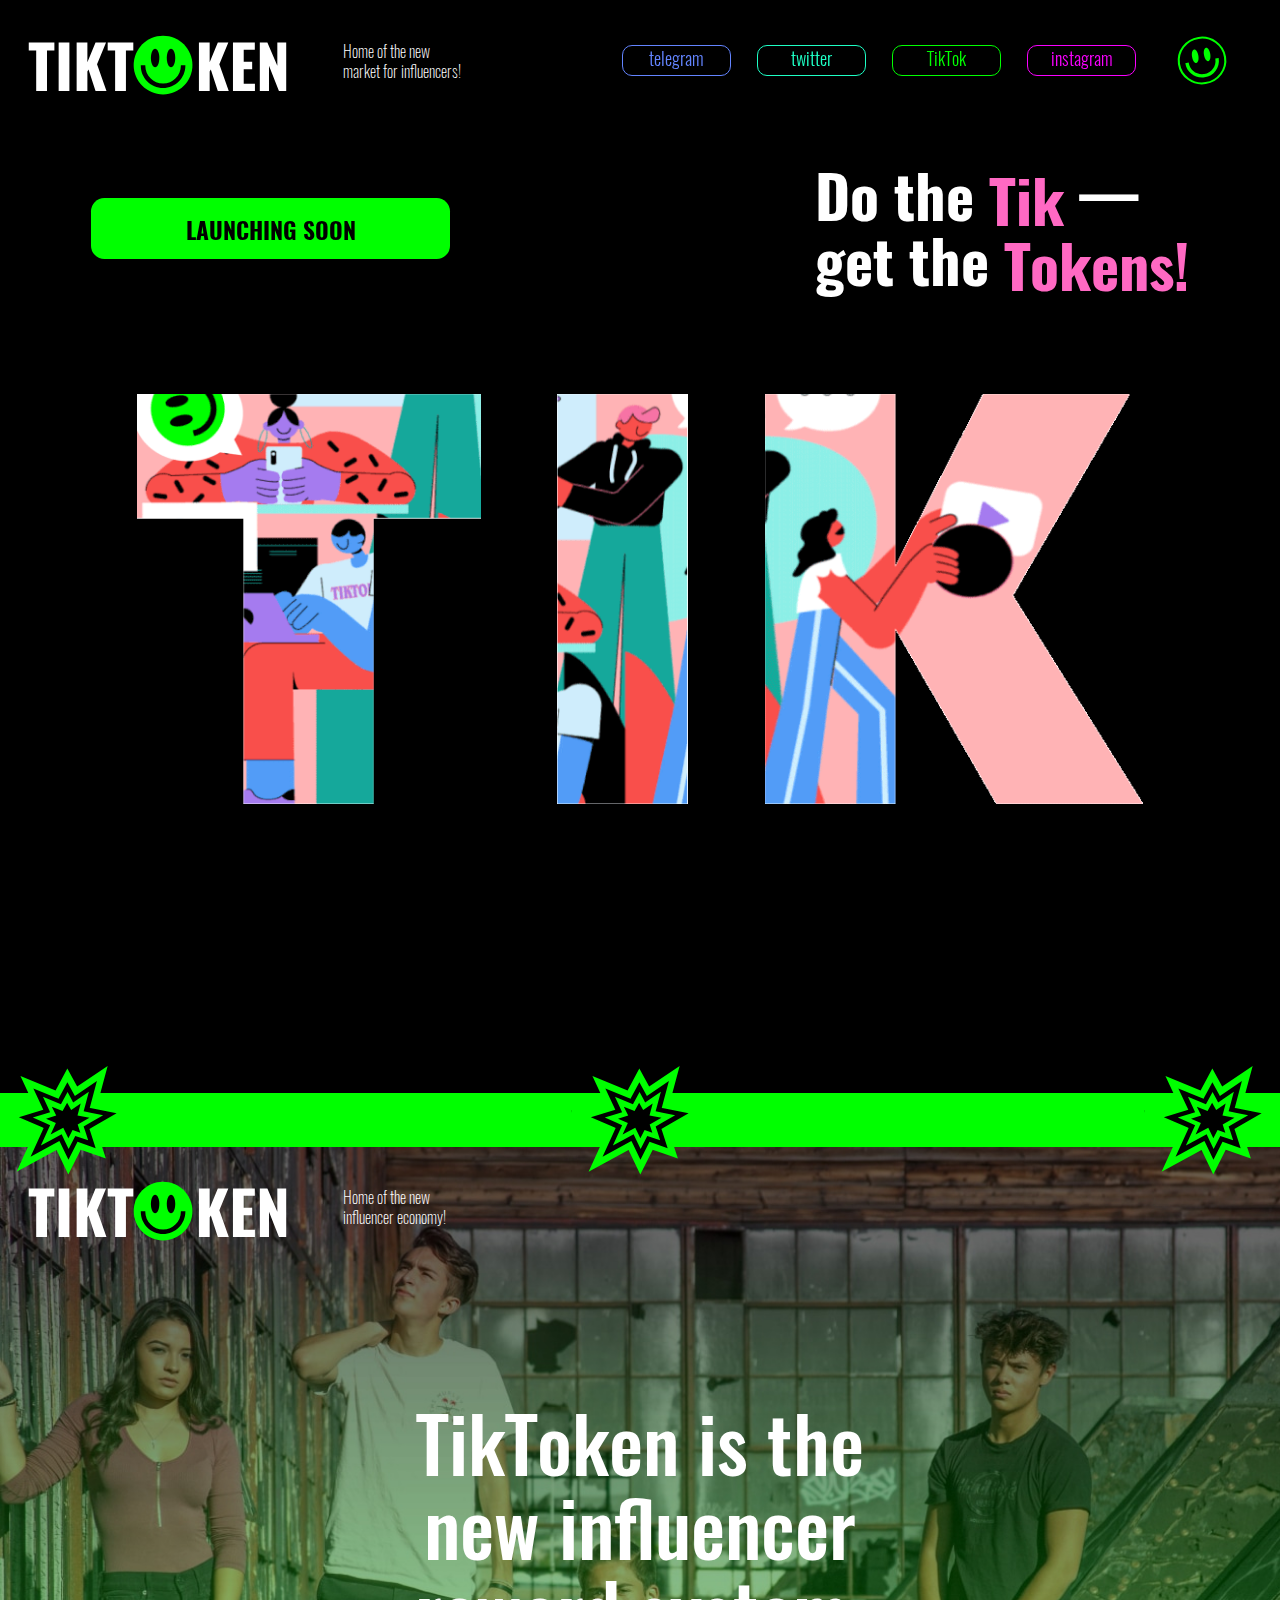
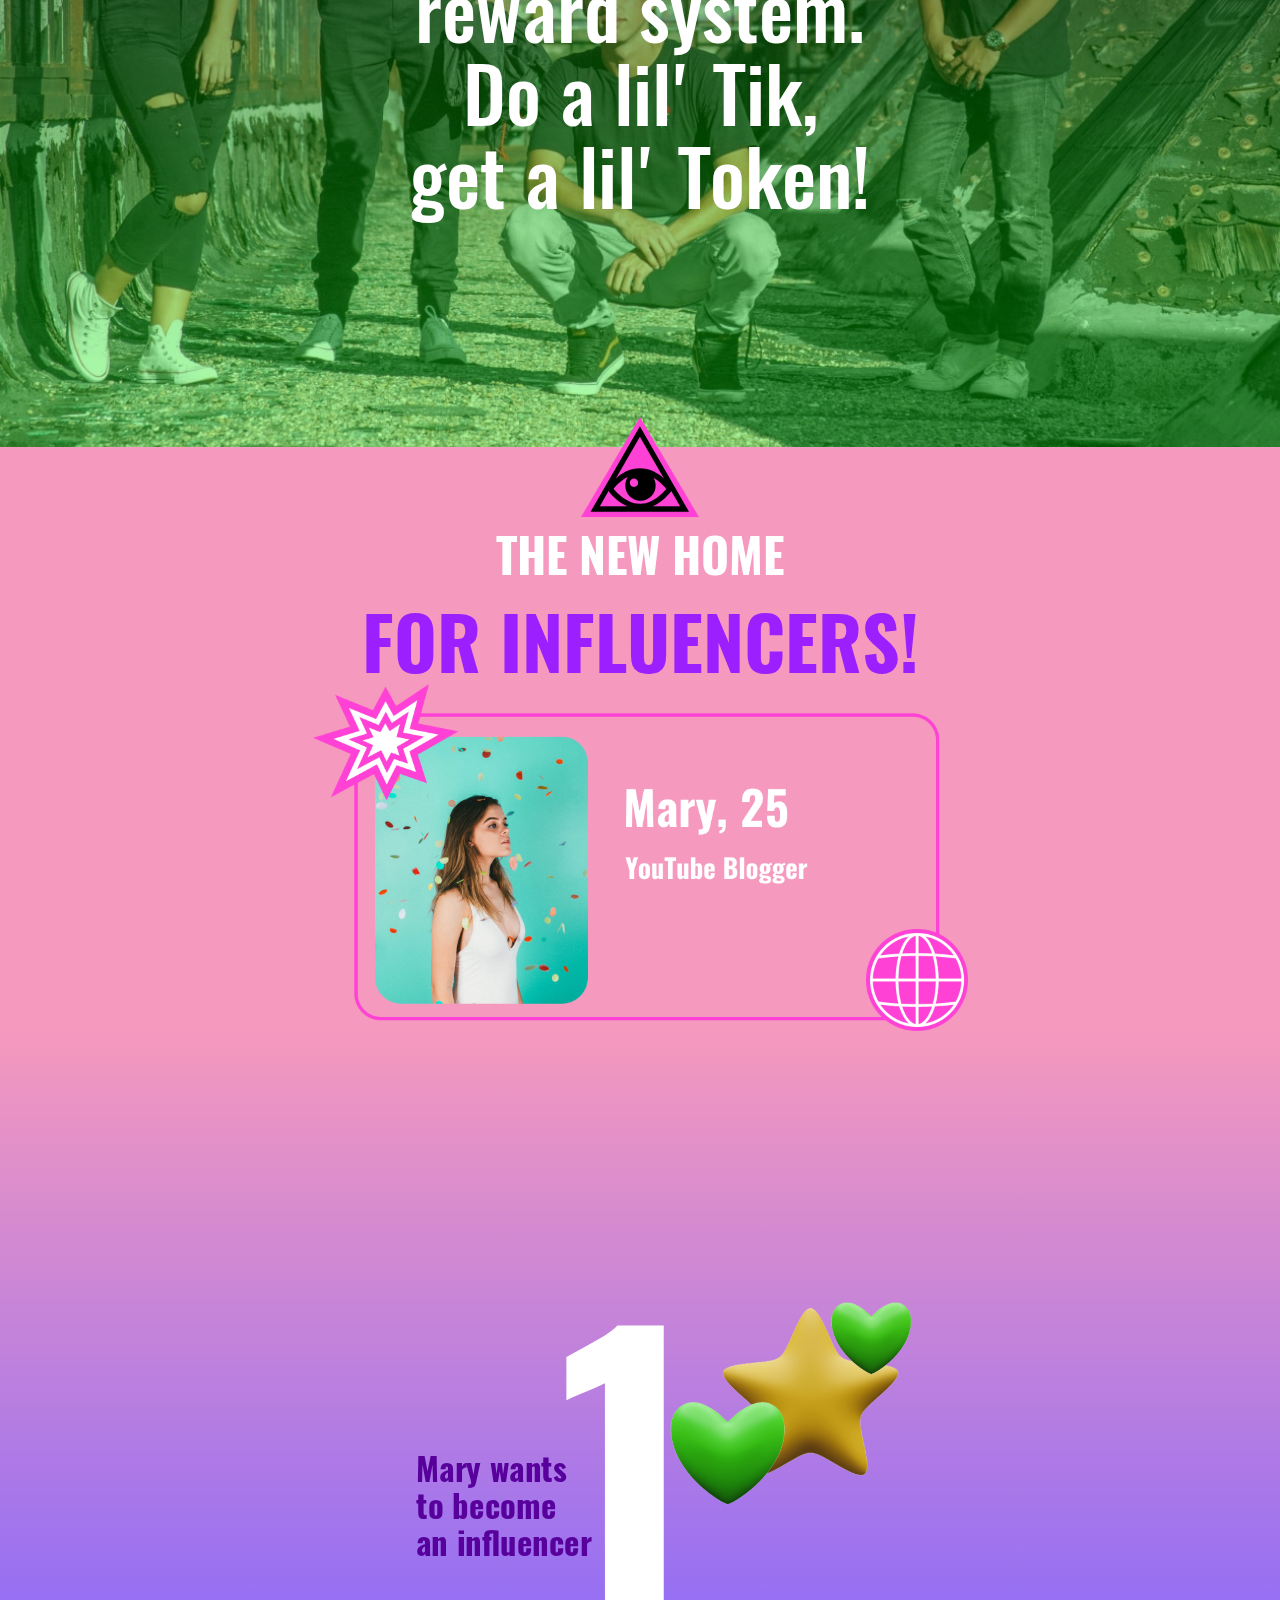
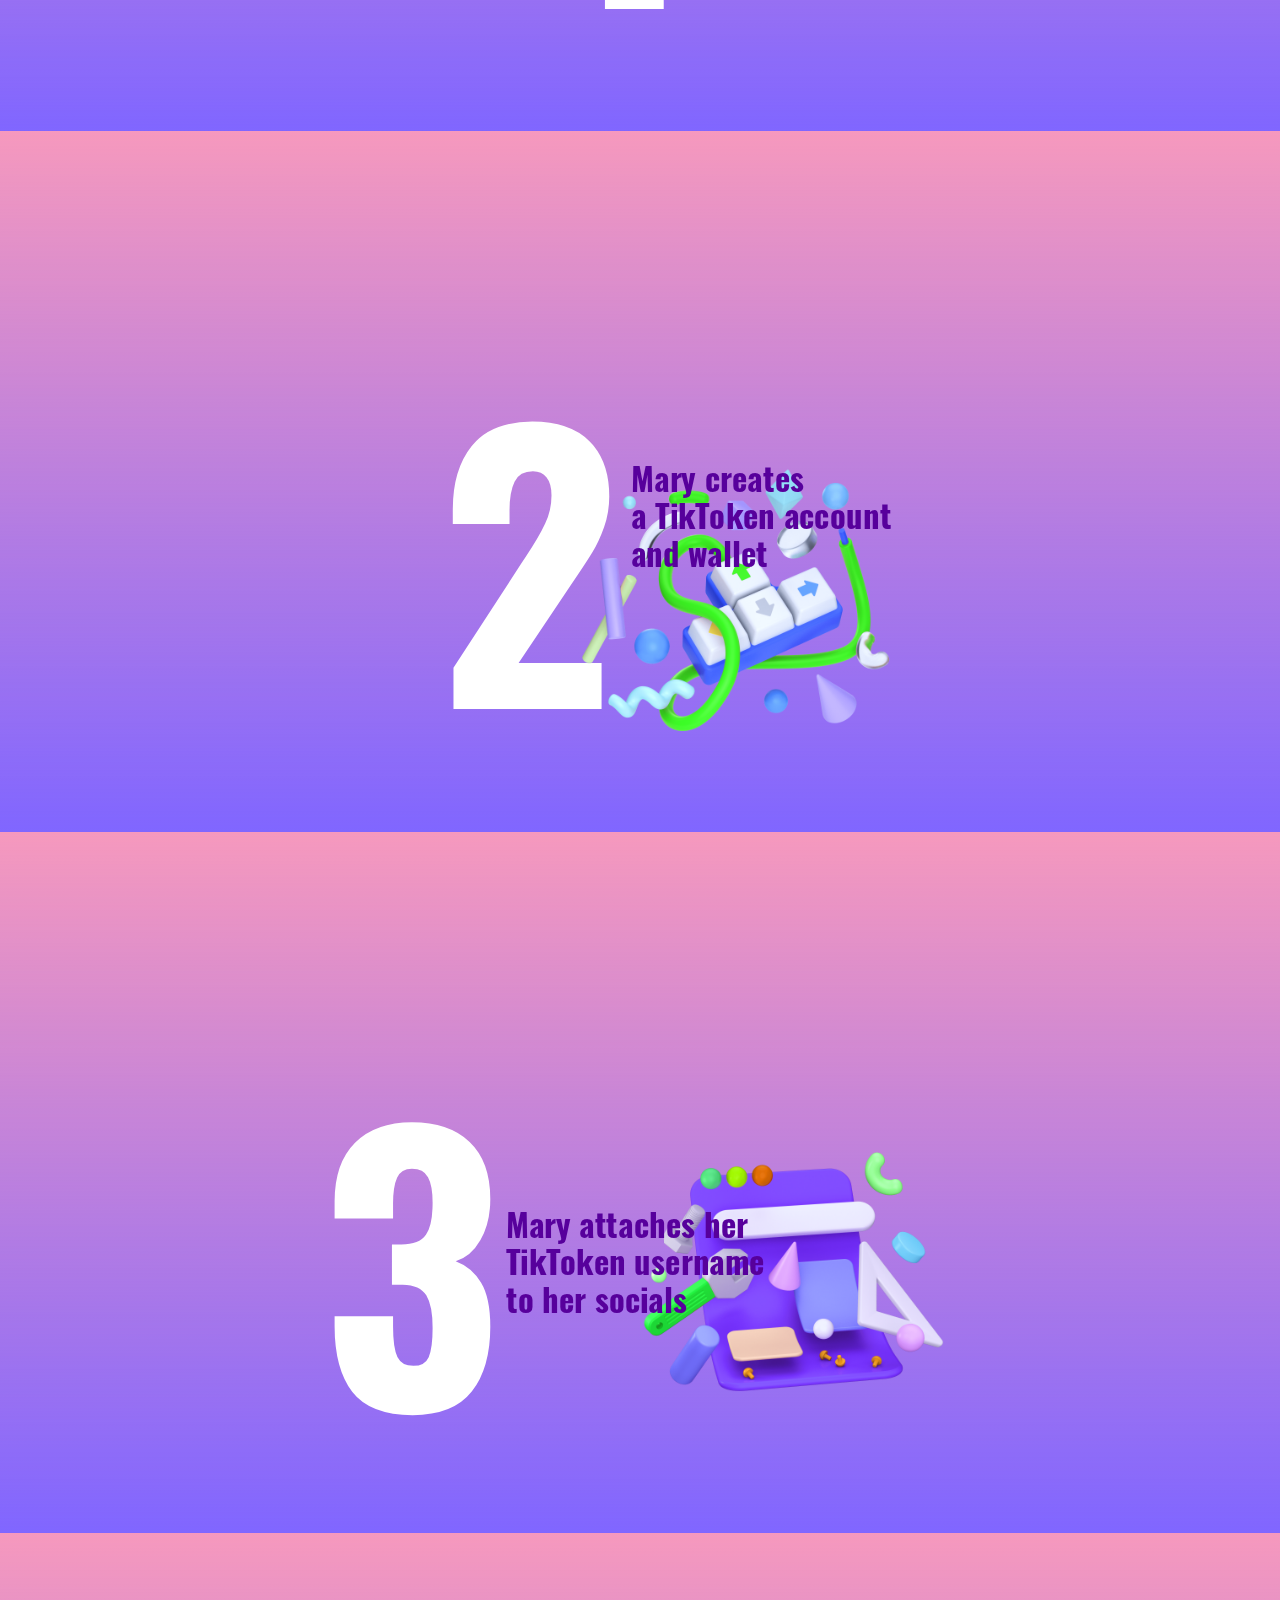
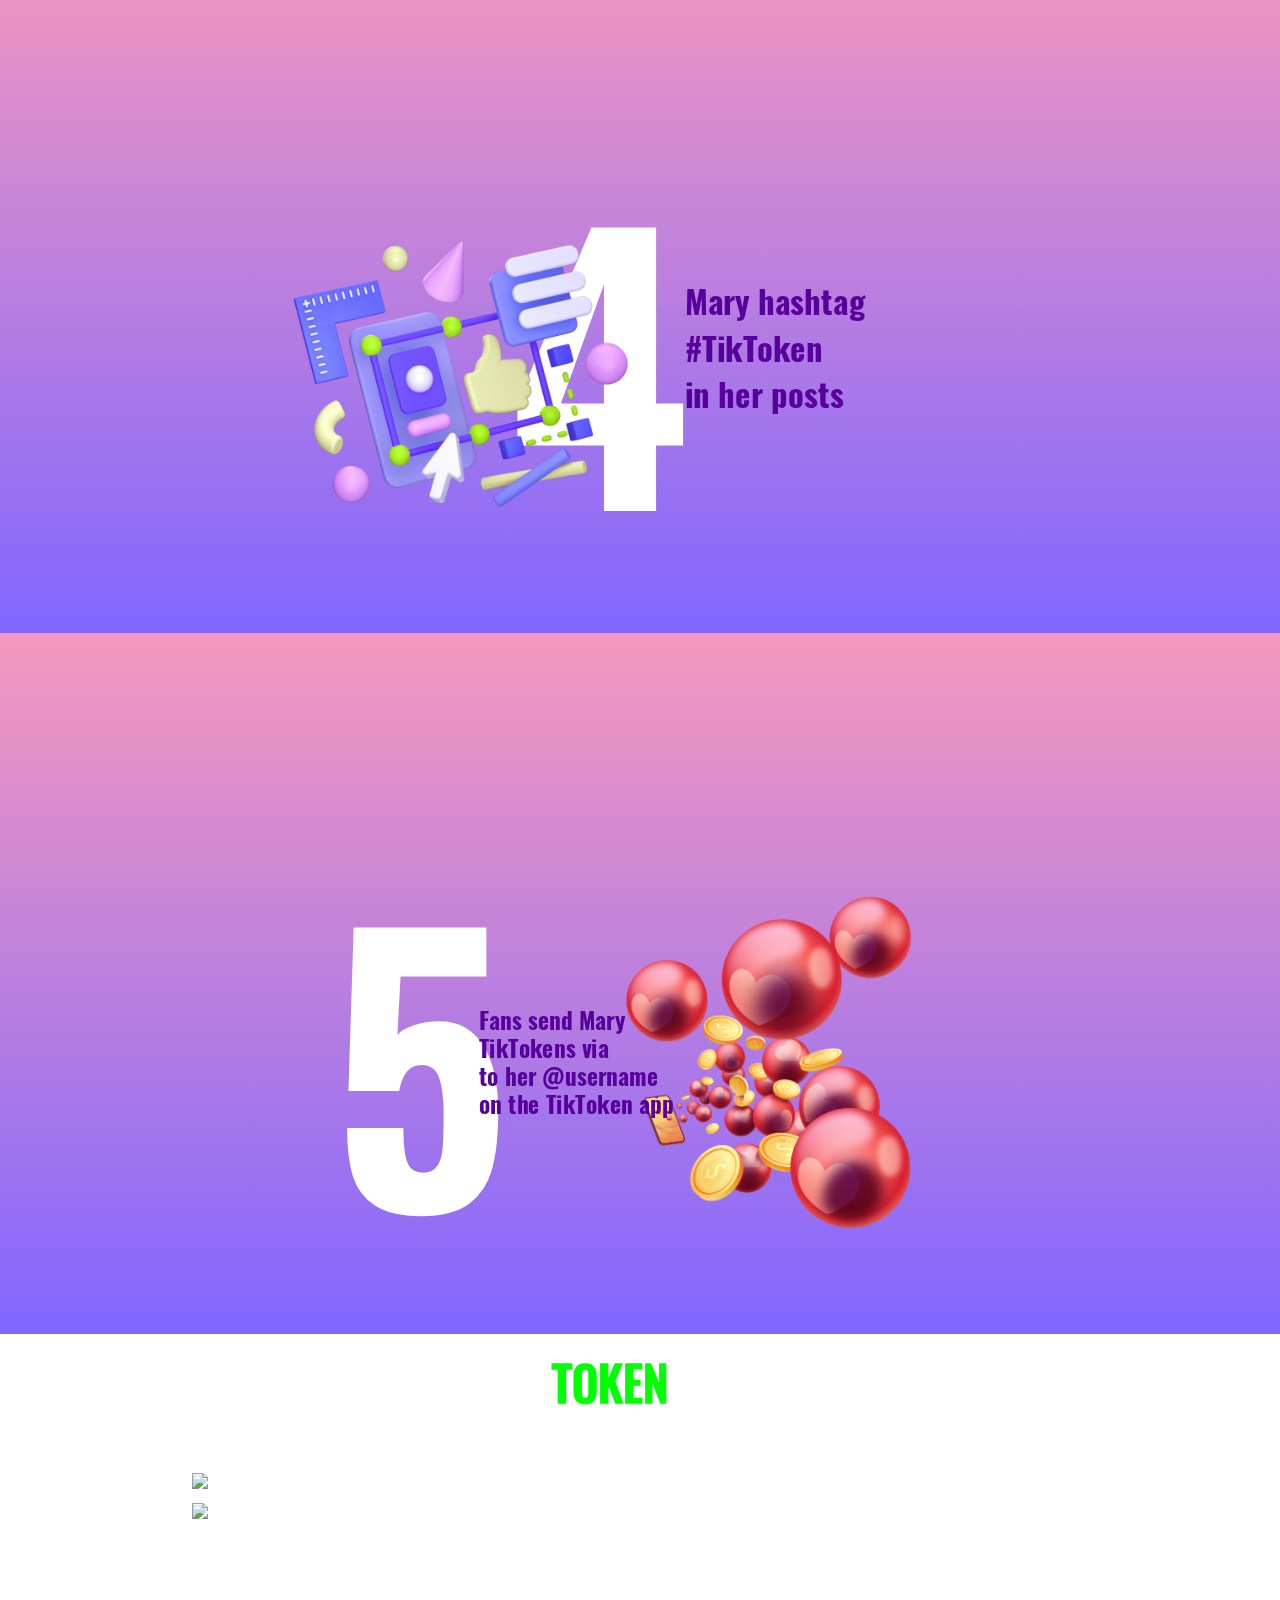
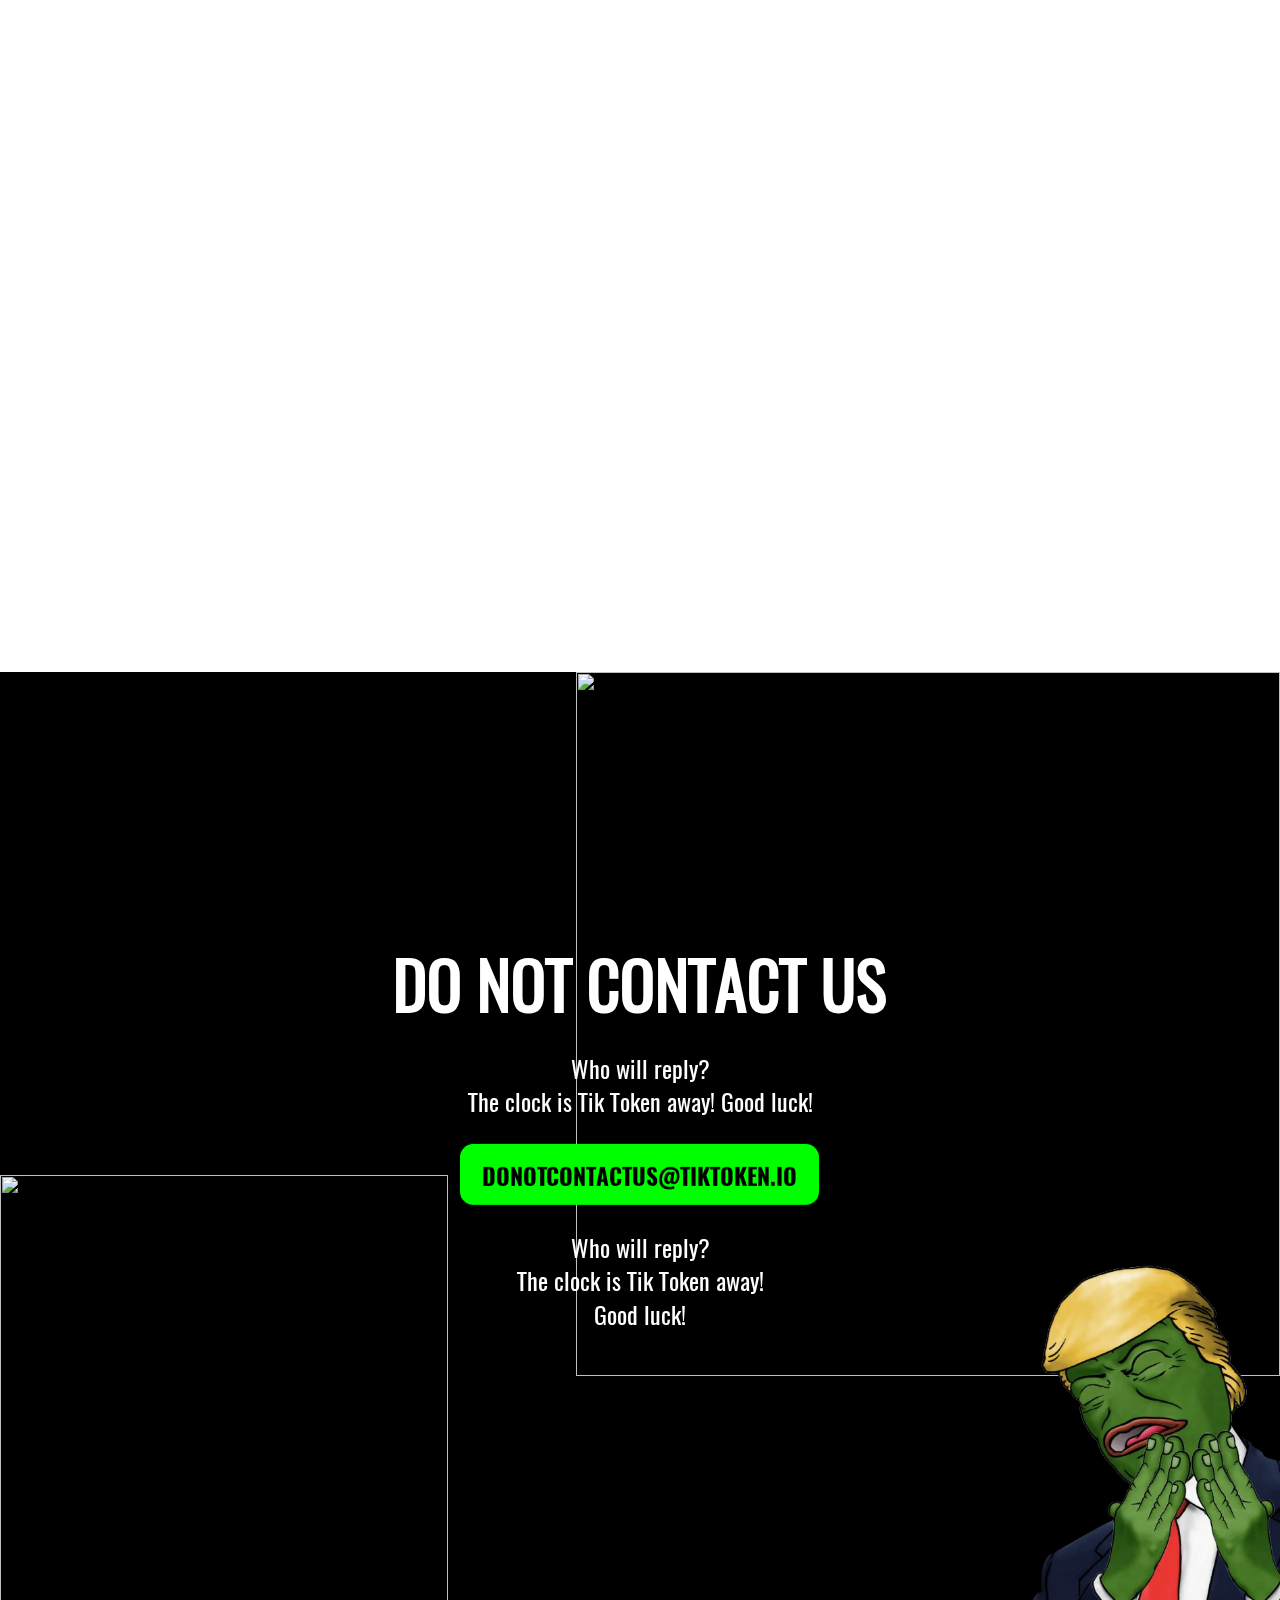
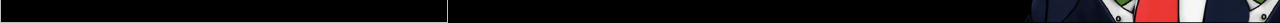
==== commit d4e0baca: "add" ====
--- a/index.html
+++ b/index.html
@@ -73,1112 +73,1112 @@
 <!-- <script src="https://stackpath.bootstrapcdn.com/bootstrap/4.1.0/js/bootstrap.min.js"
 				integrity="sha384-uefMccjFJAIv6A+rW+L4AHf99KvxDjWSu1z9VI8SKNVmz4sk7buKt/6v9KI65qnm"
 				crossorigin="anonymous"></script> -->
-	<link href="/0.js" rel="prefetch"><link href="/1.js" rel="prefetch"><link href="/10.js" rel="prefetch"><link href="/11.js" rel="prefetch"><link href="/12.js" rel="prefetch"><link href="/13.js" rel="prefetch"><link href="/14.js" rel="prefetch"><link href="/15.js" rel="prefetch"><link href="/16.js" rel="prefetch"><link href="/17.js" rel="prefetch"><link href="/2.js" rel="prefetch"><link href="/3.js" rel="prefetch"><link href="/4.js" rel="prefetch"><link href="/5.js" rel="prefetch"><link href="/6.js" rel="prefetch"><link href="/7.js" rel="prefetch"><link href="/8.js" rel="prefetch"><link href="/9.js" rel="prefetch"><link href="/app.js" rel="preload" as="script"><link rel="icon" type="image/png" sizes="32x32" href="/img/icons/favicon-32x32.png"><link rel="icon" type="image/png" sizes="16x16" href="/img/icons/favicon-16x16.png"><link rel="manifest" href="/manifest.json"><meta name="theme-color" content="#4DBA87"><meta name="apple-mobile-web-app-capable" content="no"><meta name="apple-mobile-web-app-status-bar-style" content="default"><meta name="apple-mobile-web-app-title" content="client"><link rel="apple-touch-icon" href="/img/icons/apple-touch-icon-152x152.png"><link rel="mask-icon" href="/img/icons/safari-pinned-tab.svg" color="#4DBA87"><meta name="msapplication-TileImage" content="/img/icons/msapplication-icon-144x144.png"><meta name="msapplication-TileColor" content="#000000"><style type="text/css">@charset "UTF-8";
+	<link href="/0.js" rel="prefetch"><link href="/1.js" rel="prefetch"><link href="/10.js" rel="prefetch"><link href="/11.590f0b2d7f66d98f324d.hot-update.js" rel="prefetch"><link href="/11.js" rel="prefetch"><link href="/12.js" rel="prefetch"><link href="/13.js" rel="prefetch"><link href="/14.js" rel="prefetch"><link href="/15.js" rel="prefetch"><link href="/16.js" rel="prefetch"><link href="/17.js" rel="prefetch"><link href="/2.js" rel="prefetch"><link href="/3.js" rel="prefetch"><link href="/4.js" rel="prefetch"><link href="/5.js" rel="prefetch"><link href="/6.js" rel="prefetch"><link href="/7.js" rel="prefetch"><link href="/8.js" rel="prefetch"><link href="/9.js" rel="prefetch"><link href="/app.js" rel="preload" as="script"><link rel="icon" type="image/png" sizes="32x32" href="/img/icons/favicon-32x32.png"><link rel="icon" type="image/png" sizes="16x16" href="/img/icons/favicon-16x16.png"><link rel="manifest" href="/manifest.json"><meta name="theme-color" content="#4DBA87"><meta name="apple-mobile-web-app-capable" content="no"><meta name="apple-mobile-web-app-status-bar-style" content="default"><meta name="apple-mobile-web-app-title" content="client"><link rel="apple-touch-icon" href="/img/icons/apple-touch-icon-152x152.png"><link rel="mask-icon" href="/img/icons/safari-pinned-tab.svg" color="#4DBA87"><meta name="msapplication-TileImage" content="/img/icons/msapplication-icon-144x144.png"><meta name="msapplication-TileColor" content="#000000"><style type="text/css">@charset "UTF-8";
 .red-natural-color {
-	color: #ce251b;
-	fill: #ce251b;
+  color: #ce251b;
+  fill: #ce251b;
 }
 
 /* BEGIN Light */
 @font-face {
-	font-family: Roboto;
-	src: url("/fonts/Light/Roboto-Light.woff2?v=2.137") format("woff2"), url("/fonts/Light/Roboto-Light.woff?v=2.137") format("woff");
-	font-weight: 300;
-	font-style: normal;
+  font-family: Roboto;
+  src: url("/fonts/Light/Roboto-Light.woff2?v=2.137") format("woff2"), url("/fonts/Light/Roboto-Light.woff?v=2.137") format("woff");
+  font-weight: 300;
+  font-style: normal;
 }
 
 /* END Light */
 /* BEGIN Regular */
 @font-face {
-	font-family: Roboto;
-	src: url("/fonts/Regular/Roboto-Regular.woff2?v=2.137") format("woff2"), url("/fonts/Regular/Roboto-Regular.woff?v=2.137") format("woff");
-	font-weight: 400;
-	font-style: normal;
-}
-@font-face {
-	font-family: Roboto;
-	src: url("/fonts/Regular/Roboto-Regular.woff2?v=2.137") format("woff2"), url("/fonts/Regular/Roboto-Regular.woff?v=2.137") format("woff");
-	font-weight: normal;
-	font-style: normal;
+  font-family: Roboto;
+  src: url("/fonts/Regular/Roboto-Regular.woff2?v=2.137") format("woff2"), url("/fonts/Regular/Roboto-Regular.woff?v=2.137") format("woff");
+  font-weight: 400;
+  font-style: normal;
+}
+@font-face {
+  font-family: Roboto;
+  src: url("/fonts/Regular/Roboto-Regular.woff2?v=2.137") format("woff2"), url("/fonts/Regular/Roboto-Regular.woff?v=2.137") format("woff");
+  font-weight: normal;
+  font-style: normal;
 }
 
 /* END Regular */
 /* BEGIN Medium */
 @font-face {
-	font-family: Roboto;
-	src: url("/fonts/Medium/Roboto-Medium.woff2?v=2.137") format("woff2"), url("/fonts/Medium/Roboto-Medium.woff?v=2.137") format("woff");
-	font-weight: 500;
-	font-style: normal;
+  font-family: Roboto;
+  src: url("/fonts/Medium/Roboto-Medium.woff2?v=2.137") format("woff2"), url("/fonts/Medium/Roboto-Medium.woff?v=2.137") format("woff");
+  font-weight: 500;
+  font-style: normal;
 }
 
 /* END Medium */
 /* BEGIN Medium Italic */
 @font-face {
-	font-family: Roboto;
-	src: url("/fonts/MediumItalic/Roboto-MediumItalic.woff2?v=2.137") format("woff2"), url("/fonts/MediumItalic/Roboto-MediumItalic.woff?v=2.137") format("woff");
-	font-weight: 500;
-	font-style: italic;
+  font-family: Roboto;
+  src: url("/fonts/MediumItalic/Roboto-MediumItalic.woff2?v=2.137") format("woff2"), url("/fonts/MediumItalic/Roboto-MediumItalic.woff?v=2.137") format("woff");
+  font-weight: 500;
+  font-style: italic;
 }
 
 /* END Medium Italic */
 /* BEGIN Bold */
 @font-face {
-	font-family: Roboto;
-	src: url("/fonts/Bold/Roboto-Bold.woff2?v=2.137") format("woff2"), url("/fonts/Bold/Roboto-Bold.woff?v=2.137") format("woff");
-	font-weight: 700;
-	font-style: normal;
-}
-@font-face {
-	font-family: Roboto;
-	src: url("/fonts/Bold/Roboto-Bold.woff2?v=2.137") format("woff2"), url("/fonts/Bold/Roboto-Bold.woff?v=2.137") format("woff");
-	font-weight: bold;
-	font-style: normal;
+  font-family: Roboto;
+  src: url("/fonts/Bold/Roboto-Bold.woff2?v=2.137") format("woff2"), url("/fonts/Bold/Roboto-Bold.woff?v=2.137") format("woff");
+  font-weight: 700;
+  font-style: normal;
+}
+@font-face {
+  font-family: Roboto;
+  src: url("/fonts/Bold/Roboto-Bold.woff2?v=2.137") format("woff2"), url("/fonts/Bold/Roboto-Bold.woff?v=2.137") format("woff");
+  font-weight: bold;
+  font-style: normal;
 }
 
 /* END Bold */
 body:before {
-	display: none;
-}
-body:before {
-	background-color: #FCF8E3;
-	border-bottom: 1px solid #FBEED5;
-	border-left: 1px solid #FBEED5;
-	color: #C09853;
-	font: small-caption;
-	padding: 3px 6px;
-	pointer-events: none;
-	position: fixed;
-	right: 0;
-	top: 0;
-	z-index: 100;
+  display: none;
+}
+body:before {
+  background-color: #FCF8E3;
+  border-bottom: 1px solid #FBEED5;
+  border-left: 1px solid #FBEED5;
+  color: #C09853;
+  font: small-caption;
+  padding: 3px 6px;
+  pointer-events: none;
+  position: fixed;
+  right: 0;
+  top: 0;
+  z-index: 100;
 }
 @media (min-width: 20em) {
 body:before {
-			content: "mobile \2265   320px (20em)";
+      content: "mobile \2265   320px (20em)";
 }
 }
 @media (min-width: 46.25em) {
 body:before {
-			content: "tablet \2265   740px (46.25em)";
+      content: "tablet \2265   740px (46.25em)";
 }
 }
 @media (min-width: 61.25em) {
 body:before {
-			content: "desktop \2265   980px (61.25em)";
+      content: "desktop \2265   980px (61.25em)";
 }
 }
 @media (min-width: 81.25em) {
 body:before {
-			content: "wide \2265   1300px (81.25em)";
+      content: "wide \2265   1300px (81.25em)";
 }
 }
 @media (min-width: 85.4375em) {
 body:before {
-			content: "stopVWBreakpoint \2265   1367px (85.4375em)";
+      content: "stopVWBreakpoint \2265   1367px (85.4375em)";
 }
 }
 @media (min-width: 120em) {
 body:before {
-			content: "tiktokenWide \2265   1920px (120em)";
+      content: "tiktokenWide \2265   1920px (120em)";
 }
 }
 @media (min-width: 62.5em) {
 body:before {
-			content: "tiktokenTablet \2265   1000px (62.5em)";
+      content: "tiktokenTablet \2265   1000px (62.5em)";
 }
 }
 @media (min-width: 40em) {
 body:before {
-			content: "tiktokenMobile \2265   640px (40em)";
+      content: "tiktokenMobile \2265   640px (40em)";
 }
 }
 body, html, * {
-	padding: 0;
-	margin: 0;
+  padding: 0;
+  margin: 0;
 }
 .main-button {
-	background: #D65076;
-	color: white;
-	font-size: 1.19792vw;
+  background: #D65076;
+  color: white;
+  font-size: 1.19792vw;
 }
 .text-blue-01 {
-	font-size: 0.9375vw;
-	color: #92A8D1;
+  font-size: 0.9375vw;
+  color: #92A8D1;
 }
 .text-blue-02 {
-	font-size: 1.25vw;
-	color: #92A8D1;
+  font-size: 1.25vw;
+  color: #92A8D1;
 }
 .text-blue-03 {
-	font-size: 1.66667vw;
-	color: #92A8D1;
+  font-size: 1.66667vw;
+  color: #92A8D1;
 }
 #app {
-	font-family: 'Avenir', Helvetica, Arial, sans-serif;
-	-webkit-font-smoothing: antialiased;
-	-moz-osx-font-smoothing: grayscale;
-	text-align: center;
-	color: #2c3e50;
+  font-family: 'Avenir', Helvetica, Arial, sans-serif;
+  -webkit-font-smoothing: antialiased;
+  -moz-osx-font-smoothing: grayscale;
+  text-align: center;
+  color: #2c3e50;
 }
 #nav {
-	padding: 30px;
+  padding: 30px;
 }
 #nav a {
-		font-weight: bold;
-		color: #2c3e50;
+    font-weight: bold;
+    color: #2c3e50;
 }
 #nav a.router-link-exact-active {
-			color: #42b983;
+      color: #42b983;
 }
 .list-item {
-	cursor: pointer;
+  cursor: pointer;
 }
 .list-title:hover {
-	color: #CE5B78;
+  color: #CE5B78;
 }
 .column {
-	-webkit-box-orient: vertical;
-	-webkit-box-direction: normal;
-			-ms-flex-direction: column;
-					flex-direction: column;
+  -webkit-box-orient: vertical;
+  -webkit-box-direction: normal;
+      -ms-flex-direction: column;
+          flex-direction: column;
 }
 .mini {
-	font-size: 0.9375vw;
+  font-size: 0.9375vw;
 }
 .flex-center {
-	display: -webkit-box;
-	display: -ms-flexbox;
-	display: flex;
-	-webkit-box-pack: center;
-			-ms-flex-pack: center;
-					justify-content: center;
+  display: -webkit-box;
+  display: -ms-flexbox;
+  display: flex;
+  -webkit-box-pack: center;
+      -ms-flex-pack: center;
+          justify-content: center;
 }
 .flex-column {
-	display: -webkit-box;
-	display: -ms-flexbox;
-	display: flex;
-	-webkit-box-pack: center;
-			-ms-flex-pack: center;
-					justify-content: center;
-	-webkit-box-orient: vertical;
-	-webkit-box-direction: normal;
-			-ms-flex-direction: column;
-					flex-direction: column;
+  display: -webkit-box;
+  display: -ms-flexbox;
+  display: flex;
+  -webkit-box-pack: center;
+      -ms-flex-pack: center;
+          justify-content: center;
+  -webkit-box-orient: vertical;
+  -webkit-box-direction: normal;
+      -ms-flex-direction: column;
+          flex-direction: column;
 }
 .flex1 {
-	width: 45%;
+  width: 45%;
 }
 .wrap {
-	-ms-flex-wrap: wrap;
-			flex-wrap: wrap;
+  -ms-flex-wrap: wrap;
+      flex-wrap: wrap;
 }
 .cursor {
-	cursor: pointer;
+  cursor: pointer;
 }
 .delete-icon {
-	cursor: pointer;
-	position: absolute;
-	top: 1vw;
-	right: 1vw;
+  cursor: pointer;
+  position: absolute;
+  top: 1vw;
+  right: 1vw;
 }
 .clickable {
-	cursor: pointer;
-	padding: .1vw 1vw;
-	min-width: 3vw;
-	border-radius: .2vw;
-	border: 1px solid black;
-	margin: .1vw 1vw;
+  cursor: pointer;
+  padding: .1vw 1vw;
+  min-width: 3vw;
+  border-radius: .2vw;
+  border: 1px solid black;
+  margin: .1vw 1vw;
 }
 .clickable.but {
-		min-width: 5vw;
-		min-height: 2vw;
+    min-width: 5vw;
+    min-height: 2vw;
 }
 .clickable:hover {
-		-webkit-transform: scale(1.02);
-						transform: scale(1.02);
+    -webkit-transform: scale(1.02);
+            transform: scale(1.02);
 }
 .fixed-items > div {
-	-webkit-box-flex: 1;
-			-ms-flex: 1;
-					flex: 1;
-	line-height: 100%;
+  -webkit-box-flex: 1;
+      -ms-flex: 1;
+          flex: 1;
+  line-height: 100%;
 }
 .wrap-form input, .wrap-form textarea {
-	padding: 9px;
-	border: solid 1px #E5E5E5;
-	outline: 0;
-	font: normal 13px/100% Verdana, Tahoma, sans-serif;
-	width: 100%;
-	background: #FFFFFF;
-	-webkit-box-sizing: border-box;
-	box-sizing: border-box;
+  padding: 9px;
+  border: solid 1px #E5E5E5;
+  outline: 0;
+  font: normal 13px/100% Verdana, Tahoma, sans-serif;
+  width: 100%;
+  background: #FFFFFF;
+  -webkit-box-sizing: border-box;
+  box-sizing: border-box;
 }
 .wrap-form textarea {
-	width: 100%;
-	height: 150px;
-	line-height: 150%;
+  width: 100%;
+  height: 150px;
+  line-height: 150%;
 }
 .wrap-form input:hover, .wrap-form textarea:hover,
 .wrap-form input:focus, .wrap-form textarea:focus {
-	border-color: #C9C9C9;
+  border-color: #C9C9C9;
 }
 .wrap-form label {
-	display: -webkit-box;
-	display: -ms-flexbox;
-	display: flex;
-	margin-left: 0px;
-	color: #999999;
+  display: -webkit-box;
+  display: -ms-flexbox;
+  display: flex;
+  margin-left: 0px;
+  color: #999999;
 }
 .wrap-form button, .wrap-form input[type="submit"] {
-	width: auto;
-	padding: 9px 15px;
-	background: #cccccc;
-	border: 0;
-	font-size: 14px;
-	color: #FFFFFF;
+  width: auto;
+  padding: 9px 15px;
+  background: #cccccc;
+  border: 0;
+  font-size: 14px;
+  color: #FFFFFF;
 }
 .block {
-	display: block;
+  display: block;
 }
 .inline {
-	display: inline-block;
+  display: inline-block;
 }
 .alingn-center {
-	display: -webkit-box;
-	display: -ms-flexbox;
-	display: flex;
-	-webkit-box-align: center;
-			-ms-flex-align: center;
-					align-items: center;
+  display: -webkit-box;
+  display: -ms-flexbox;
+  display: flex;
+  -webkit-box-align: center;
+      -ms-flex-align: center;
+          align-items: center;
 }
 .flex-row {
-	width: 100%;
-	display: -webkit-box;
-	display: -ms-flexbox;
-	display: flex;
-	-webkit-box-align: start;
-			-ms-flex-align: start;
-					align-items: flex-start;
+  width: 100%;
+  display: -webkit-box;
+  display: -ms-flexbox;
+  display: flex;
+  -webkit-box-align: start;
+      -ms-flex-align: start;
+          align-items: flex-start;
 }
 .flex-container {
-	display: -webkit-box;
-	display: -ms-flexbox;
-	display: flex;
+  display: -webkit-box;
+  display: -ms-flexbox;
+  display: flex;
 }
 @media (min-width: 85.4375em) {
 .showUntilBreakpoint {
-		display: none;
+    display: none;
 }
 }
 .absolute-node {
-	position: absolute;
-	top: 0;
-	left: 0;
+  position: absolute;
+  top: 0;
+  left: 0;
 }
 .no-left {
-	padding-left: 0 !important;
+  padding-left: 0 !important;
 }
 .hide-border {
-	border: 0 !important;
+  border: 0 !important;
 }
 .no-right {
-	padding-right: 0 !important;
+  padding-right: 0 !important;
 }
 .input-margins {
-	margin-top: 0.26042vw;
-	margin-bottom: 0.26042vw;
+  margin-top: 0.26042vw;
+  margin-bottom: 0.26042vw;
 }
 .dashed-border {
-	border-bottom: 0.05208vw dashed !important;
+  border-bottom: 0.05208vw dashed !important;
 }
 .input-sample {
-	word-break: break-word;
-	display: inline-block;
-	width: 9.21875vw;
-	padding-bottom: 0.20833vw;
-	font-size: 0.72917vw;
-	outline: none;
-	border-top: 0;
-	border-left: 0;
-	border-right: 0;
-	border-bottom: 0.05208vw solid #2c2c2c;
-	padding-top: 0.41667vw;
-	margin-top: 0.26042vw;
-	margin-bottom: 0.26042vw;
+  word-break: break-word;
+  display: inline-block;
+  width: 9.21875vw;
+  padding-bottom: 0.20833vw;
+  font-size: 0.72917vw;
+  outline: none;
+  border-top: 0;
+  border-left: 0;
+  border-right: 0;
+  border-bottom: 0.05208vw solid #2c2c2c;
+  padding-top: 0.41667vw;
+  margin-top: 0.26042vw;
+  margin-bottom: 0.26042vw;
 }
 @media (max-width: 85.4275em) {
 .input-sample {
-			font-size: 13.72549px;
+      font-size: 13.72549px;
 }
 }
 .input-sample:focus, .input-sample:active {
-		border-bottom: 0.05208vw solid #2c2c2c;
+    border-bottom: 0.05208vw solid #2c2c2c;
 }
 .input-sample::-webkit-input-placeholder {
-		font-family: Roboto;
-		font-weight: 300;
+    font-family: Roboto;
+    font-weight: 300;
 }
 .input-sample::-moz-placeholder {
-		font-family: Roboto;
-		font-weight: 300;
+    font-family: Roboto;
+    font-weight: 300;
 }
 .input-sample:-ms-input-placeholder {
-		font-family: Roboto;
-		font-weight: 300;
+    font-family: Roboto;
+    font-weight: 300;
 }
 .input-sample::-ms-input-placeholder {
-		font-family: Roboto;
-		font-weight: 300;
+    font-family: Roboto;
+    font-weight: 300;
 }
 .input-sample::placeholder {
-		font-family: Roboto;
-		font-weight: 300;
+    font-family: Roboto;
+    font-weight: 300;
 }
 .input-sample:focus, .input-sample:active {
-		border-bottom: 0;
+    border-bottom: 0;
 }
 .text-default {
-	text-align: left;
-	border-bottom: 0;
+  text-align: left;
+  border-bottom: 0;
 }
 .absolute-parent {
-	position: relative;
-	display: inline-block;
+  position: relative;
+  display: inline-block;
 }
 .inline-children {
-	display: -webkit-box;
-	display: -ms-flexbox;
-	display: flex;
-	-webkit-box-pack: row;
-			-ms-flex-pack: row;
-					justify-content: row;
+  display: -webkit-box;
+  display: -ms-flexbox;
+  display: flex;
+  -webkit-box-pack: row;
+      -ms-flex-pack: row;
+          justify-content: row;
 }
 .inline-children > div, .inline-children > span, .inline-children > svg, .inline-children > button {
-		display: inline-block;
+    display: inline-block;
 }
 .pointer {
-	cursor: pointer;
+  cursor: pointer;
 }
 .font-regular {
-	font-size: 0.83333vw;
-	font-family: Roboto;
-	font-weight: 300;
+  font-size: 0.83333vw;
+  font-family: Roboto;
+  font-weight: 300;
 }
 @media (max-width: 85.4275em) {
 .font-regular {
-			font-size: 15.68627px;
+      font-size: 15.68627px;
 }
 }
 .label-style {
-	display: inline-block;
-	cursor: pointer;
-	margin-right: 0.83333vw;
-	font-size: 0.83333vw;
-	font-family: Roboto;
-	font-weight: 500;
-	margin-top: 0.26042vw;
-	margin-bottom: 0.26042vw;
-	padding-bottom: 0.20833vw;
-	padding-top: 0.41667vw;
-	width: 8.17708vw;
+  display: inline-block;
+  cursor: pointer;
+  margin-right: 0.83333vw;
+  font-size: 0.83333vw;
+  font-family: Roboto;
+  font-weight: 500;
+  margin-top: 0.26042vw;
+  margin-bottom: 0.26042vw;
+  padding-bottom: 0.20833vw;
+  padding-top: 0.41667vw;
+  width: 8.17708vw;
 }
 @media (max-width: 85.4275em) {
 .label-style {
-			font-size: 15.68627px;
+      font-size: 15.68627px;
 }
 }
 .bottom-empty-1 {
-	margin-bottom: 8.85417vw;
+  margin-bottom: 8.85417vw;
 }
 .bottom-space-2 {
-	margin-bottom: 10.41667vw;
+  margin-bottom: 10.41667vw;
 }
 </style><style type="text/css">@charset "UTF-8";
 .red-natural-color {
-	color: #ce251b;
-	fill: #ce251b;
+  color: #ce251b;
+  fill: #ce251b;
 }
 
 /* BEGIN Light */
 @font-face {
-	font-family: Roboto;
-	src: url("/fonts/Light/Roboto-Light.woff2?v=2.137") format("woff2"), url("/fonts/Light/Roboto-Light.woff?v=2.137") format("woff");
-	font-weight: 300;
-	font-style: normal;
+  font-family: Roboto;
+  src: url("/fonts/Light/Roboto-Light.woff2?v=2.137") format("woff2"), url("/fonts/Light/Roboto-Light.woff?v=2.137") format("woff");
+  font-weight: 300;
+  font-style: normal;
 }
 
 /* END Light */
 /* BEGIN Regular */
 @font-face {
-	font-family: Roboto;
-	src: url("/fonts/Regular/Roboto-Regular.woff2?v=2.137") format("woff2"), url("/fonts/Regular/Roboto-Regular.woff?v=2.137") format("woff");
-	font-weight: 400;
-	font-style: normal;
-}
-@font-face {
-	font-family: Roboto;
-	src: url("/fonts/Regular/Roboto-Regular.woff2?v=2.137") format("woff2"), url("/fonts/Regular/Roboto-Regular.woff?v=2.137") format("woff");
-	font-weight: normal;
-	font-style: normal;
+  font-family: Roboto;
+  src: url("/fonts/Regular/Roboto-Regular.woff2?v=2.137") format("woff2"), url("/fonts/Regular/Roboto-Regular.woff?v=2.137") format("woff");
+  font-weight: 400;
+  font-style: normal;
+}
+@font-face {
+  font-family: Roboto;
+  src: url("/fonts/Regular/Roboto-Regular.woff2?v=2.137") format("woff2"), url("/fonts/Regular/Roboto-Regular.woff?v=2.137") format("woff");
+  font-weight: normal;
+  font-style: normal;
 }
 
 /* END Regular */
 /* BEGIN Medium */
 @font-face {
-	font-family: Roboto;
-	src: url("/fonts/Medium/Roboto-Medium.woff2?v=2.137") format("woff2"), url("/fonts/Medium/Roboto-Medium.woff?v=2.137") format("woff");
-	font-weight: 500;
-	font-style: normal;
+  font-family: Roboto;
+  src: url("/fonts/Medium/Roboto-Medium.woff2?v=2.137") format("woff2"), url("/fonts/Medium/Roboto-Medium.woff?v=2.137") format("woff");
+  font-weight: 500;
+  font-style: normal;
 }
 
 /* END Medium */
 /* BEGIN Medium Italic */
 @font-face {
-	font-family: Roboto;
-	src: url("/fonts/MediumItalic/Roboto-MediumItalic.woff2?v=2.137") format("woff2"), url("/fonts/MediumItalic/Roboto-MediumItalic.woff?v=2.137") format("woff");
-	font-weight: 500;
-	font-style: italic;
+  font-family: Roboto;
+  src: url("/fonts/MediumItalic/Roboto-MediumItalic.woff2?v=2.137") format("woff2"), url("/fonts/MediumItalic/Roboto-MediumItalic.woff?v=2.137") format("woff");
+  font-weight: 500;
+  font-style: italic;
 }
 
 /* END Medium Italic */
 /* BEGIN Bold */
 @font-face {
-	font-family: Roboto;
-	src: url("/fonts/Bold/Roboto-Bold.woff2?v=2.137") format("woff2"), url("/fonts/Bold/Roboto-Bold.woff?v=2.137") format("woff");
-	font-weight: 700;
-	font-style: normal;
-}
-@font-face {
-	font-family: Roboto;
-	src: url("/fonts/Bold/Roboto-Bold.woff2?v=2.137") format("woff2"), url("/fonts/Bold/Roboto-Bold.woff?v=2.137") format("woff");
-	font-weight: bold;
-	font-style: normal;
+  font-family: Roboto;
+  src: url("/fonts/Bold/Roboto-Bold.woff2?v=2.137") format("woff2"), url("/fonts/Bold/Roboto-Bold.woff?v=2.137") format("woff");
+  font-weight: 700;
+  font-style: normal;
+}
+@font-face {
+  font-family: Roboto;
+  src: url("/fonts/Bold/Roboto-Bold.woff2?v=2.137") format("woff2"), url("/fonts/Bold/Roboto-Bold.woff?v=2.137") format("woff");
+  font-weight: bold;
+  font-style: normal;
 }
 
 /* END Bold */
 body:before {
-	display: none;
-}
-body:before {
-	background-color: #FCF8E3;
-	border-bottom: 1px solid #FBEED5;
-	border-left: 1px solid #FBEED5;
-	color: #C09853;
-	font: small-caption;
-	padding: 3px 6px;
-	pointer-events: none;
-	position: fixed;
-	right: 0;
-	top: 0;
-	z-index: 100;
+  display: none;
+}
+body:before {
+  background-color: #FCF8E3;
+  border-bottom: 1px solid #FBEED5;
+  border-left: 1px solid #FBEED5;
+  color: #C09853;
+  font: small-caption;
+  padding: 3px 6px;
+  pointer-events: none;
+  position: fixed;
+  right: 0;
+  top: 0;
+  z-index: 100;
 }
 @media (min-width: 20em) {
 body:before {
-			content: "mobile \2265   320px (20em)";
+      content: "mobile \2265   320px (20em)";
 }
 }
 @media (min-width: 46.25em) {
 body:before {
-			content: "tablet \2265   740px (46.25em)";
+      content: "tablet \2265   740px (46.25em)";
 }
 }
 @media (min-width: 61.25em) {
 body:before {
-			content: "desktop \2265   980px (61.25em)";
+      content: "desktop \2265   980px (61.25em)";
 }
 }
 @media (min-width: 81.25em) {
 body:before {
-			content: "wide \2265   1300px (81.25em)";
+      content: "wide \2265   1300px (81.25em)";
 }
 }
 @media (min-width: 85.4375em) {
 body:before {
-			content: "stopVWBreakpoint \2265   1367px (85.4375em)";
+      content: "stopVWBreakpoint \2265   1367px (85.4375em)";
 }
 }
 @media (min-width: 120em) {
 body:before {
-			content: "tiktokenWide \2265   1920px (120em)";
+      content: "tiktokenWide \2265   1920px (120em)";
 }
 }
 @media (min-width: 62.5em) {
 body:before {
-			content: "tiktokenTablet \2265   1000px (62.5em)";
+      content: "tiktokenTablet \2265   1000px (62.5em)";
 }
 }
 @media (min-width: 40em) {
 body:before {
-			content: "tiktokenMobile \2265   640px (40em)";
+      content: "tiktokenMobile \2265   640px (40em)";
 }
 }
 .appButton {
-	display: inline-block;
-	padding: 1.19792vw 3.02083vw;
-	background: #CE5B78;
-	color: #ffffff;
-	outline: none;
-	border: none;
-	border-radius: 0.26042vw;
-	cursor: pointer;
-	font-size: 0.9375vw;
-	font-family: Roboto;
-	font-weight: 500;
-	-webkit-box-shadow: 0vw 0.10417vw 0.26042vw rgba(44, 44, 44, 0.4);
-					box-shadow: 0vw 0.10417vw 0.26042vw rgba(44, 44, 44, 0.4);
+  display: inline-block;
+  padding: 1.19792vw 3.02083vw;
+  background: #CE5B78;
+  color: #ffffff;
+  outline: none;
+  border: none;
+  border-radius: 0.26042vw;
+  cursor: pointer;
+  font-size: 0.9375vw;
+  font-family: Roboto;
+  font-weight: 500;
+  -webkit-box-shadow: 0vw 0.10417vw 0.26042vw rgba(44, 44, 44, 0.4);
+          box-shadow: 0vw 0.10417vw 0.26042vw rgba(44, 44, 44, 0.4);
 }
 @media (max-width: 85.4275em) {
 .appButton {
-			font-size: 17.64706px;
+      font-size: 17.64706px;
 }
 }
 .appButton.transparent {
-		-webkit-box-shadow: none;
-						box-shadow: none;
-		background: transparent;
-		color: #CE5B78;
-		padding: 0.57292vw 1.51042vw;
+    -webkit-box-shadow: none;
+            box-shadow: none;
+    background: transparent;
+    color: #CE5B78;
+    padding: 0.57292vw 1.51042vw;
 }
 .appButton.transparent.disabled {
-			background: transparent;
-			color: #f0f0f0;
+      background: transparent;
+      color: #f0f0f0;
 }
 .appButton.transparent.disabled:hover, .appButton.transparent.disabled:active {
-				-webkit-box-shadow: none;
-								box-shadow: none;
-				background: transparent;
-				color: #2c2c2c;
+        -webkit-box-shadow: none;
+                box-shadow: none;
+        background: transparent;
+        color: #2c2c2c;
 }
 .appButton.transparent:hover, .appButton.transparent:active {
-			-webkit-box-shadow: none;
-							box-shadow: none;
-			background: transparent;
-			color: #bb551e;
+      -webkit-box-shadow: none;
+              box-shadow: none;
+      background: transparent;
+      color: #bb551e;
 }
 .appButton.grey {
-		color: #999999;
+    color: #999999;
 }
 .appButton.disabled {
-		background: #c1c1c1;
-		color: #ffffff;
+    background: #c1c1c1;
+    color: #ffffff;
 }
 .appButton.disabled:hover, .appButton.disabled:active {
-			-webkit-box-shadow: none;
-							box-shadow: none;
-			background: #f0f0f0;
-			color: #2c2c2c;
+      -webkit-box-shadow: none;
+              box-shadow: none;
+      background: #f0f0f0;
+      color: #2c2c2c;
 }
 .appButton.dashed {
-		border-bottom: 1px dashed #2c2c2c;
-		padding-right: 0;
-		padding-left: 0;
+    border-bottom: 1px dashed #2c2c2c;
+    padding-right: 0;
+    padding-left: 0;
 }
 .appButton.dashed:hover, .appButton.dashed:active {
-			border-bottom: 1px dashed #2c2c2c;
+      border-bottom: 1px dashed #2c2c2c;
 }
 .appButton.locked {
-		-webkit-box-shadow: none;
-						box-shadow: none;
-		background: #f0f0f0;
-		color: #2c2c2c;
+    -webkit-box-shadow: none;
+            box-shadow: none;
+    background: #f0f0f0;
+    color: #2c2c2c;
 }
 .appButton.locked:hover, .appButton.locked:active {
-			-webkit-box-shadow: none;
-							box-shadow: none;
-			background: #f0f0f0;
-			color: #2c2c2c;
+      -webkit-box-shadow: none;
+              box-shadow: none;
+      background: #f0f0f0;
+      color: #2c2c2c;
 }
 .appButton:hover, .appButton:active {
-		-webkit-box-shadow: 0vw 0.10417vw 0.26042vw rgba(44, 44, 44, 0.7);
-						box-shadow: 0vw 0.10417vw 0.26042vw rgba(44, 44, 44, 0.7);
+    -webkit-box-shadow: 0vw 0.10417vw 0.26042vw rgba(44, 44, 44, 0.7);
+            box-shadow: 0vw 0.10417vw 0.26042vw rgba(44, 44, 44, 0.7);
 }
 .appButton.noLP {
-		padding-left: 0;
+    padding-left: 0;
 }
 </style><style type="text/css">.app-icon {
-	max-width: 2vw;
+  max-width: 2vw;
 }
 </style><style type="text/css">@charset "UTF-8";
 .red-natural-color {
-	color: #ce251b;
-	fill: #ce251b;
+  color: #ce251b;
+  fill: #ce251b;
 }
 
 /* BEGIN Light */
 @font-face {
-	font-family: Roboto;
-	src: url("/fonts/Light/Roboto-Light.woff2?v=2.137") format("woff2"), url("/fonts/Light/Roboto-Light.woff?v=2.137") format("woff");
-	font-weight: 300;
-	font-style: normal;
+  font-family: Roboto;
+  src: url("/fonts/Light/Roboto-Light.woff2?v=2.137") format("woff2"), url("/fonts/Light/Roboto-Light.woff?v=2.137") format("woff");
+  font-weight: 300;
+  font-style: normal;
 }
 
 /* END Light */
 /* BEGIN Regular */
 @font-face {
-	font-family: Roboto;
-	src: url("/fonts/Regular/Roboto-Regular.woff2?v=2.137") format("woff2"), url("/fonts/Regular/Roboto-Regular.woff?v=2.137") format("woff");
-	font-weight: 400;
-	font-style: normal;
-}
-@font-face {
-	font-family: Roboto;
-	src: url("/fonts/Regular/Roboto-Regular.woff2?v=2.137") format("woff2"), url("/fonts/Regular/Roboto-Regular.woff?v=2.137") format("woff");
-	font-weight: normal;
-	font-style: normal;
+  font-family: Roboto;
+  src: url("/fonts/Regular/Roboto-Regular.woff2?v=2.137") format("woff2"), url("/fonts/Regular/Roboto-Regular.woff?v=2.137") format("woff");
+  font-weight: 400;
+  font-style: normal;
+}
+@font-face {
+  font-family: Roboto;
+  src: url("/fonts/Regular/Roboto-Regular.woff2?v=2.137") format("woff2"), url("/fonts/Regular/Roboto-Regular.woff?v=2.137") format("woff");
+  font-weight: normal;
+  font-style: normal;
 }
 
 /* END Regular */
 /* BEGIN Medium */
 @font-face {
-	font-family: Roboto;
-	src: url("/fonts/Medium/Roboto-Medium.woff2?v=2.137") format("woff2"), url("/fonts/Medium/Roboto-Medium.woff?v=2.137") format("woff");
-	font-weight: 500;
-	font-style: normal;
+  font-family: Roboto;
+  src: url("/fonts/Medium/Roboto-Medium.woff2?v=2.137") format("woff2"), url("/fonts/Medium/Roboto-Medium.woff?v=2.137") format("woff");
+  font-weight: 500;
+  font-style: normal;
 }
 
 /* END Medium */
 /* BEGIN Medium Italic */
 @font-face {
-	font-family: Roboto;
-	src: url("/fonts/MediumItalic/Roboto-MediumItalic.woff2?v=2.137") format("woff2"), url("/fonts/MediumItalic/Roboto-MediumItalic.woff?v=2.137") format("woff");
-	font-weight: 500;
-	font-style: italic;
+  font-family: Roboto;
+  src: url("/fonts/MediumItalic/Roboto-MediumItalic.woff2?v=2.137") format("woff2"), url("/fonts/MediumItalic/Roboto-MediumItalic.woff?v=2.137") format("woff");
+  font-weight: 500;
+  font-style: italic;
 }
 
 /* END Medium Italic */
 /* BEGIN Bold */
 @font-face {
-	font-family: Roboto;
-	src: url("/fonts/Bold/Roboto-Bold.woff2?v=2.137") format("woff2"), url("/fonts/Bold/Roboto-Bold.woff?v=2.137") format("woff");
-	font-weight: 700;
-	font-style: normal;
-}
-@font-face {
-	font-family: Roboto;
-	src: url("/fonts/Bold/Roboto-Bold.woff2?v=2.137") format("woff2"), url("/fonts/Bold/Roboto-Bold.woff?v=2.137") format("woff");
-	font-weight: bold;
-	font-style: normal;
+  font-family: Roboto;
+  src: url("/fonts/Bold/Roboto-Bold.woff2?v=2.137") format("woff2"), url("/fonts/Bold/Roboto-Bold.woff?v=2.137") format("woff");
+  font-weight: 700;
+  font-style: normal;
+}
+@font-face {
+  font-family: Roboto;
+  src: url("/fonts/Bold/Roboto-Bold.woff2?v=2.137") format("woff2"), url("/fonts/Bold/Roboto-Bold.woff?v=2.137") format("woff");
+  font-weight: bold;
+  font-style: normal;
 }
 
 /* END Bold */
 body:before {
-	display: none;
-}
-body:before {
-	background-color: #FCF8E3;
-	border-bottom: 1px solid #FBEED5;
-	border-left: 1px solid #FBEED5;
-	color: #C09853;
-	font: small-caption;
-	padding: 3px 6px;
-	pointer-events: none;
-	position: fixed;
-	right: 0;
-	top: 0;
-	z-index: 100;
+  display: none;
+}
+body:before {
+  background-color: #FCF8E3;
+  border-bottom: 1px solid #FBEED5;
+  border-left: 1px solid #FBEED5;
+  color: #C09853;
+  font: small-caption;
+  padding: 3px 6px;
+  pointer-events: none;
+  position: fixed;
+  right: 0;
+  top: 0;
+  z-index: 100;
 }
 @media (min-width: 20em) {
 body:before {
-			content: "mobile \2265   320px (20em)";
+      content: "mobile \2265   320px (20em)";
 }
 }
 @media (min-width: 46.25em) {
 body:before {
-			content: "tablet \2265   740px (46.25em)";
+      content: "tablet \2265   740px (46.25em)";
 }
 }
 @media (min-width: 61.25em) {
 body:before {
-			content: "desktop \2265   980px (61.25em)";
+      content: "desktop \2265   980px (61.25em)";
 }
 }
 @media (min-width: 81.25em) {
 body:before {
-			content: "wide \2265   1300px (81.25em)";
+      content: "wide \2265   1300px (81.25em)";
 }
 }
 @media (min-width: 85.4375em) {
 body:before {
-			content: "stopVWBreakpoint \2265   1367px (85.4375em)";
+      content: "stopVWBreakpoint \2265   1367px (85.4375em)";
 }
 }
 @media (min-width: 120em) {
 body:before {
-			content: "tiktokenWide \2265   1920px (120em)";
+      content: "tiktokenWide \2265   1920px (120em)";
 }
 }
 @media (min-width: 62.5em) {
 body:before {
-			content: "tiktokenTablet \2265   1000px (62.5em)";
+      content: "tiktokenTablet \2265   1000px (62.5em)";
 }
 }
 @media (min-width: 40em) {
 body:before {
-			content: "tiktokenMobile \2265   640px (40em)";
+      content: "tiktokenMobile \2265   640px (40em)";
 }
 }
 .items-tooltip-wrapper {
-	font-size: 0.9375vw;
-	z-index: 2000;
-	background: white;
-	padding: 2vw;
-	border: 1px solid black;
-	position: fixed;
-	top: 50%;
-	left: 50%;
-	-webkit-transform: translate(-50%, -50%);
-					transform: translate(-50%, -50%);
+  font-size: 0.9375vw;
+  z-index: 2000;
+  background: white;
+  padding: 2vw;
+  border: 1px solid black;
+  position: fixed;
+  top: 50%;
+  left: 50%;
+  -webkit-transform: translate(-50%, -50%);
+          transform: translate(-50%, -50%);
 }
 .items-tooltip-wrapper .items-tooltip {
-		-webkit-box-orient: vertical;
-		-webkit-box-direction: normal;
-				-ms-flex-direction: column;
-						flex-direction: column;
-		width: 40vw;
-		-ms-flex-wrap: wrap;
-				flex-wrap: wrap;
-		-webkit-box-pack: center;
-				-ms-flex-pack: center;
-						justify-content: center;
-		height: 100%;
+    -webkit-box-orient: vertical;
+    -webkit-box-direction: normal;
+        -ms-flex-direction: column;
+            flex-direction: column;
+    width: 40vw;
+    -ms-flex-wrap: wrap;
+        flex-wrap: wrap;
+    -webkit-box-pack: center;
+        -ms-flex-pack: center;
+            justify-content: center;
+    height: 100%;
 }
 .items-tooltip-wrapper .clickable {
-		border: none;
+    border: none;
 }
 </style><style type="text/css">@charset "UTF-8";
 .red-natural-color {
-	color: #ce251b;
-	fill: #ce251b;
+  color: #ce251b;
+  fill: #ce251b;
 }
 
 /* BEGIN Light */
 @font-face {
-	font-family: Roboto;
-	src: url("/fonts/Light/Roboto-Light.woff2?v=2.137") format("woff2"), url("/fonts/Light/Roboto-Light.woff?v=2.137") format("woff");
-	font-weight: 300;
-	font-style: normal;
+  font-family: Roboto;
+  src: url("/fonts/Light/Roboto-Light.woff2?v=2.137") format("woff2"), url("/fonts/Light/Roboto-Light.woff?v=2.137") format("woff");
+  font-weight: 300;
+  font-style: normal;
 }
 
 /* END Light */
 /* BEGIN Regular */
 @font-face {
-	font-family: Roboto;
-	src: url("/fonts/Regular/Roboto-Regular.woff2?v=2.137") format("woff2"), url("/fonts/Regular/Roboto-Regular.woff?v=2.137") format("woff");
-	font-weight: 400;
-	font-style: normal;
-}
-@font-face {
-	font-family: Roboto;
-	src: url("/fonts/Regular/Roboto-Regular.woff2?v=2.137") format("woff2"), url("/fonts/Regular/Roboto-Regular.woff?v=2.137") format("woff");
-	font-weight: normal;
-	font-style: normal;
+  font-family: Roboto;
+  src: url("/fonts/Regular/Roboto-Regular.woff2?v=2.137") format("woff2"), url("/fonts/Regular/Roboto-Regular.woff?v=2.137") format("woff");
+  font-weight: 400;
+  font-style: normal;
+}
+@font-face {
+  font-family: Roboto;
+  src: url("/fonts/Regular/Roboto-Regular.woff2?v=2.137") format("woff2"), url("/fonts/Regular/Roboto-Regular.woff?v=2.137") format("woff");
+  font-weight: normal;
+  font-style: normal;
 }
 
 /* END Regular */
 /* BEGIN Medium */
 @font-face {
-	font-family: Roboto;
-	src: url("/fonts/Medium/Roboto-Medium.woff2?v=2.137") format("woff2"), url("/fonts/Medium/Roboto-Medium.woff?v=2.137") format("woff");
-	font-weight: 500;
-	font-style: normal;
+  font-family: Roboto;
+  src: url("/fonts/Medium/Roboto-Medium.woff2?v=2.137") format("woff2"), url("/fonts/Medium/Roboto-Medium.woff?v=2.137") format("woff");
+  font-weight: 500;
+  font-style: normal;
 }
 
 /* END Medium */
 /* BEGIN Medium Italic */
 @font-face {
-	font-family: Roboto;
-	src: url("/fonts/MediumItalic/Roboto-MediumItalic.woff2?v=2.137") format("woff2"), url("/fonts/MediumItalic/Roboto-MediumItalic.woff?v=2.137") format("woff");
-	font-weight: 500;
-	font-style: italic;
+  font-family: Roboto;
+  src: url("/fonts/MediumItalic/Roboto-MediumItalic.woff2?v=2.137") format("woff2"), url("/fonts/MediumItalic/Roboto-MediumItalic.woff?v=2.137") format("woff");
+  font-weight: 500;
+  font-style: italic;
 }
 
 /* END Medium Italic */
 /* BEGIN Bold */
 @font-face {
-	font-family: Roboto;
-	src: url("/fonts/Bold/Roboto-Bold.woff2?v=2.137") format("woff2"), url("/fonts/Bold/Roboto-Bold.woff?v=2.137") format("woff");
-	font-weight: 700;
-	font-style: normal;
-}
-@font-face {
-	font-family: Roboto;
-	src: url("/fonts/Bold/Roboto-Bold.woff2?v=2.137") format("woff2"), url("/fonts/Bold/Roboto-Bold.woff?v=2.137") format("woff");
-	font-weight: bold;
-	font-style: normal;
+  font-family: Roboto;
+  src: url("/fonts/Bold/Roboto-Bold.woff2?v=2.137") format("woff2"), url("/fonts/Bold/Roboto-Bold.woff?v=2.137") format("woff");
+  font-weight: 700;
+  font-style: normal;
+}
+@font-face {
+  font-family: Roboto;
+  src: url("/fonts/Bold/Roboto-Bold.woff2?v=2.137") format("woff2"), url("/fonts/Bold/Roboto-Bold.woff?v=2.137") format("woff");
+  font-weight: bold;
+  font-style: normal;
 }
 
 /* END Bold */
 body:before {
-	display: none;
-}
-body:before {
-	background-color: #FCF8E3;
-	border-bottom: 1px solid #FBEED5;
-	border-left: 1px solid #FBEED5;
-	color: #C09853;
-	font: small-caption;
-	padding: 3px 6px;
-	pointer-events: none;
-	position: fixed;
-	right: 0;
-	top: 0;
-	z-index: 100;
+  display: none;
+}
+body:before {
+  background-color: #FCF8E3;
+  border-bottom: 1px solid #FBEED5;
+  border-left: 1px solid #FBEED5;
+  color: #C09853;
+  font: small-caption;
+  padding: 3px 6px;
+  pointer-events: none;
+  position: fixed;
+  right: 0;
+  top: 0;
+  z-index: 100;
 }
 @media (min-width: 20em) {
 body:before {
-			content: "mobile \2265   320px (20em)";
+      content: "mobile \2265   320px (20em)";
 }
 }
 @media (min-width: 46.25em) {
 body:before {
-			content: "tablet \2265   740px (46.25em)";
+      content: "tablet \2265   740px (46.25em)";
 }
 }
 @media (min-width: 61.25em) {
 body:before {
-			content: "desktop \2265   980px (61.25em)";
+      content: "desktop \2265   980px (61.25em)";
 }
 }
 @media (min-width: 81.25em) {
 body:before {
-			content: "wide \2265   1300px (81.25em)";
+      content: "wide \2265   1300px (81.25em)";
 }
 }
 @media (min-width: 85.4375em) {
 body:before {
-			content: "stopVWBreakpoint \2265   1367px (85.4375em)";
+      content: "stopVWBreakpoint \2265   1367px (85.4375em)";
 }
 }
 @media (min-width: 120em) {
 body:before {
-			content: "tiktokenWide \2265   1920px (120em)";
+      content: "tiktokenWide \2265   1920px (120em)";
 }
 }
 @media (min-width: 62.5em) {
 body:before {
-			content: "tiktokenTablet \2265   1000px (62.5em)";
+      content: "tiktokenTablet \2265   1000px (62.5em)";
 }
 }
 @media (min-width: 40em) {
 body:before {
-			content: "tiktokenMobile \2265   640px (40em)";
+      content: "tiktokenMobile \2265   640px (40em)";
 }
 }
 .appNotifications {
-	padding: 1.30208vw;
-	position: absolute;
-	left: 0;
-	right: 0;
-	bottom: 0;
-	font-size: 0.83333vw;
-	font-family: Roboto;
-	font-weight: 500;
-	color: #ffffff;
-	text-align: center;
+  padding: 1.30208vw;
+  position: absolute;
+  left: 0;
+  right: 0;
+  bottom: 0;
+  font-size: 0.83333vw;
+  font-family: Roboto;
+  font-weight: 500;
+  color: #ffffff;
+  text-align: center;
 }
 @media (max-width: 85.4275em) {
 .appNotifications {
-			font-size: 15.68627px;
+      font-size: 15.68627px;
 }
 }
 .appNotifications.dangerClass {
-		background: #ce251b;
+    background: #ce251b;
 }
 .appNotifications.waitClass {
-		background: #ce5c1f;
+    background: #ce5c1f;
 }
 .appNotifications.successClass {
-		background: #368429;
+    background: #368429;
 }
 </style><style type="text/css">@charset "UTF-8";
 .red-natural-color {
-	color: #ce251b;
-	fill: #ce251b;
+  color: #ce251b;
+  fill: #ce251b;
 }
 
 /* BEGIN Light */
 @font-face {
-	font-family: Roboto;
-	src: url("/fonts/Light/Roboto-Light.woff2?v=2.137") format("woff2"), url("/fonts/Light/Roboto-Light.woff?v=2.137") format("woff");
-	font-weight: 300;
-	font-style: normal;
+  font-family: Roboto;
+  src: url("/fonts/Light/Roboto-Light.woff2?v=2.137") format("woff2"), url("/fonts/Light/Roboto-Light.woff?v=2.137") format("woff");
+  font-weight: 300;
+  font-style: normal;
 }
 
 /* END Light */
 /* BEGIN Regular */
 @font-face {
-	font-family: Roboto;
-	src: url("/fonts/Regular/Roboto-Regular.woff2?v=2.137") format("woff2"), url("/fonts/Regular/Roboto-Regular.woff?v=2.137") format("woff");
-	font-weight: 400;
-	font-style: normal;
-}
-@font-face {
-	font-family: Roboto;
-	src: url("/fonts/Regular/Roboto-Regular.woff2?v=2.137") format("woff2"), url("/fonts/Regular/Roboto-Regular.woff?v=2.137") format("woff");
-	font-weight: normal;
-	font-style: normal;
+  font-family: Roboto;
+  src: url("/fonts/Regular/Roboto-Regular.woff2?v=2.137") format("woff2"), url("/fonts/Regular/Roboto-Regular.woff?v=2.137") format("woff");
+  font-weight: 400;
+  font-style: normal;
+}
+@font-face {
+  font-family: Roboto;
+  src: url("/fonts/Regular/Roboto-Regular.woff2?v=2.137") format("woff2"), url("/fonts/Regular/Roboto-Regular.woff?v=2.137") format("woff");
+  font-weight: normal;
+  font-style: normal;
 }
 
 /* END Regular */
 /* BEGIN Medium */
 @font-face {
-	font-family: Roboto;
-	src: url("/fonts/Medium/Roboto-Medium.woff2?v=2.137") format("woff2"), url("/fonts/Medium/Roboto-Medium.woff?v=2.137") format("woff");
-	font-weight: 500;
-	font-style: normal;
+  font-family: Roboto;
+  src: url("/fonts/Medium/Roboto-Medium.woff2?v=2.137") format("woff2"), url("/fonts/Medium/Roboto-Medium.woff?v=2.137") format("woff");
+  font-weight: 500;
+  font-style: normal;
 }
 
 /* END Medium */
 /* BEGIN Medium Italic */
 @font-face {
-	font-family: Roboto;
-	src: url("/fonts/MediumItalic/Roboto-MediumItalic.woff2?v=2.137") format("woff2"), url("/fonts/MediumItalic/Roboto-MediumItalic.woff?v=2.137") format("woff");
-	font-weight: 500;
-	font-style: italic;
+  font-family: Roboto;
+  src: url("/fonts/MediumItalic/Roboto-MediumItalic.woff2?v=2.137") format("woff2"), url("/fonts/MediumItalic/Roboto-MediumItalic.woff?v=2.137") format("woff");
+  font-weight: 500;
+  font-style: italic;
 }
 
 /* END Medium Italic */
 /* BEGIN Bold */
 @font-face {
-	font-family: Roboto;
-	src: url("/fonts/Bold/Roboto-Bold.woff2?v=2.137") format("woff2"), url("/fonts/Bold/Roboto-Bold.woff?v=2.137") format("woff");
-	font-weight: 700;
-	font-style: normal;
-}
-@font-face {
-	font-family: Roboto;
-	src: url("/fonts/Bold/Roboto-Bold.woff2?v=2.137") format("woff2"), url("/fonts/Bold/Roboto-Bold.woff?v=2.137") format("woff");
-	font-weight: bold;
-	font-style: normal;
+  font-family: Roboto;
+  src: url("/fonts/Bold/Roboto-Bold.woff2?v=2.137") format("woff2"), url("/fonts/Bold/Roboto-Bold.woff?v=2.137") format("woff");
+  font-weight: 700;
+  font-style: normal;
+}
+@font-face {
+  font-family: Roboto;
+  src: url("/fonts/Bold/Roboto-Bold.woff2?v=2.137") format("woff2"), url("/fonts/Bold/Roboto-Bold.woff?v=2.137") format("woff");
+  font-weight: bold;
+  font-style: normal;
 }
 
 /* END Bold */
 body:before {
-	display: none;
-}
-body:before {
-	background-color: #FCF8E3;
-	border-bottom: 1px solid #FBEED5;
-	border-left: 1px solid #FBEED5;
-	color: #C09853;
-	font: small-caption;
-	padding: 3px 6px;
-	pointer-events: none;
-	position: fixed;
-	right: 0;
-	top: 0;
-	z-index: 100;
+  display: none;
+}
+body:before {
+  background-color: #FCF8E3;
+  border-bottom: 1px solid #FBEED5;
+  border-left: 1px solid #FBEED5;
+  color: #C09853;
+  font: small-caption;
+  padding: 3px 6px;
+  pointer-events: none;
+  position: fixed;
+  right: 0;
+  top: 0;
+  z-index: 100;
 }
 @media (min-width: 20em) {
 body:before {
-			content: "mobile \2265   320px (20em)";
+      content: "mobile \2265   320px (20em)";
 }
 }
 @media (min-width: 46.25em) {
 body:before {
-			content: "tablet \2265   740px (46.25em)";
+      content: "tablet \2265   740px (46.25em)";
 }
 }
 @media (min-width: 61.25em) {
 body:before {
-			content: "desktop \2265   980px (61.25em)";
+      content: "desktop \2265   980px (61.25em)";
 }
 }
 @media (min-width: 81.25em) {
 body:before {
-			content: "wide \2265   1300px (81.25em)";
+      content: "wide \2265   1300px (81.25em)";
 }
 }
 @media (min-width: 85.4375em) {
 body:before {
-			content: "stopVWBreakpoint \2265   1367px (85.4375em)";
+      content: "stopVWBreakpoint \2265   1367px (85.4375em)";
 }
 }
 @media (min-width: 120em) {
 body:before {
-			content: "tiktokenWide \2265   1920px (120em)";
+      content: "tiktokenWide \2265   1920px (120em)";
 }
 }
 @media (min-width: 62.5em) {
 body:before {
-			content: "tiktokenTablet \2265   1000px (62.5em)";
+      content: "tiktokenTablet \2265   1000px (62.5em)";
 }
 }
 @media (min-width: 40em) {
 body:before {
-			content: "tiktokenMobile \2265   640px (40em)";
+      content: "tiktokenMobile \2265   640px (40em)";
 }
 }
 .modalClose {
-	cursor: pointer;
-	fill: #ce251b;
-	width: 1.04167vw;
-	-webkit-transform: translateY(-12%);
-					transform: translateY(-12%);
-	position: absolute;
-	top: 1.77083vw;
-	right: 1.77083vw;
+  cursor: pointer;
+  fill: #ce251b;
+  width: 1.04167vw;
+  -webkit-transform: translateY(-12%);
+          transform: translateY(-12%);
+  position: absolute;
+  top: 1.77083vw;
+  right: 1.77083vw;
 }
 .modal-mask {
-	position: fixed;
-	z-index: 9998;
-	top: 0;
-	left: 0;
-	width: 100%;
-	height: 100%;
-	background-color: rgba(206, 122, 31, 0.12);
-	display: -webkit-box;
-	display: -ms-flexbox;
-	display: flex;
-	-webkit-transition: opacity .3s ease;
-	transition: opacity .3s ease;
-	-webkit-box-align: center;
-			-ms-flex-align: center;
-					align-items: center;
-	-webkit-box-pack: center;
-			-ms-flex-pack: center;
-					justify-content: center;
+  position: fixed;
+  z-index: 9998;
+  top: 0;
+  left: 0;
+  width: 100%;
+  height: 100%;
+  background-color: rgba(206, 122, 31, 0.12);
+  display: -webkit-box;
+  display: -ms-flexbox;
+  display: flex;
+  -webkit-transition: opacity .3s ease;
+  transition: opacity .3s ease;
+  -webkit-box-align: center;
+      -ms-flex-align: center;
+          align-items: center;
+  -webkit-box-pack: center;
+      -ms-flex-pack: center;
+          justify-content: center;
 }
 .modal-wrapper {
-	position: relative;
+  position: relative;
 }
 .modal-container {
-	padding: 1.77083vw 1.77083vw;
-	width: auto;
-	margin: 0px auto;
-	background-color: white;
-	-webkit-box-shadow: 0 2px 8px rgba(0, 0, 0, 0.33);
-					box-shadow: 0 2px 8px rgba(0, 0, 0, 0.33);
-	-webkit-transition: all .3s ease;
-	transition: all .3s ease;
-	font-family: Helvetica, Arial, sans-serif;
-	max-height: 90vh;
-	overflow-Y: scroll;
+  padding: 1.77083vw 1.77083vw;
+  width: auto;
+  margin: 0px auto;
+  background-color: white;
+  -webkit-box-shadow: 0 2px 8px rgba(0, 0, 0, 0.33);
+          box-shadow: 0 2px 8px rgba(0, 0, 0, 0.33);
+  -webkit-transition: all .3s ease;
+  transition: all .3s ease;
+  font-family: Helvetica, Arial, sans-serif;
+  max-height: 90vh;
+  overflow-Y: scroll;
 }
 .modal-container.firefox {
-		overflow-y: auto;
+    overflow-y: auto;
 }
 .modal-container::-webkit-scrollbar {
-		display: none;
-		-ms-overflow-style: none;
-		overflow: -moz-scrollbars-none;
+    display: none;
+    -ms-overflow-style: none;
+    overflow: -moz-scrollbars-none;
 }
 .modal-header {
-	margin-top: 0;
-	color: #CE5B78;
-	font-size: 1.04167vw;
-	text-transform: uppercase;
-	font-family: Roboto;
-	font-weight: 500;
-	text-align: left;
+  margin-top: 0;
+  color: #CE5B78;
+  font-size: 1.04167vw;
+  text-transform: uppercase;
+  font-family: Roboto;
+  font-weight: 500;
+  text-align: left;
 }
 @media (max-width: 85.4275em) {
 .modal-header {
-			font-size: 19.60784px;
+      font-size: 19.60784px;
 }
 }
 .modal-default-button {
-	float: right;
+  float: right;
 }
 
 /*
@@ -1190,2977 +1190,2999 @@
  * these styles.
  */
 .modal-enter {
-	opacity: 0;
+  opacity: 0;
 }
 .modal-leave-active {
-	opacity: 0;
+  opacity: 0;
 }
 .modal-enter .modal-container,
 .modal-leave-active .modal-container {
-	-webkit-transform: scale(1.1);
-	transform: scale(1.1);
+  -webkit-transform: scale(1.1);
+  transform: scale(1.1);
 }
 .modal-footer {
-	text-align: left;
+  text-align: left;
 }
 </style><style type="text/css">@charset "UTF-8";
 .red-natural-color {
-	color: #ce251b;
-	fill: #ce251b;
+  color: #ce251b;
+  fill: #ce251b;
 }
 
 /* BEGIN Light */
 @font-face {
-	font-family: Roboto;
-	src: url("/fonts/Light/Roboto-Light.woff2?v=2.137") format("woff2"), url("/fonts/Light/Roboto-Light.woff?v=2.137") format("woff");
-	font-weight: 300;
-	font-style: normal;
+  font-family: Roboto;
+  src: url("/fonts/Light/Roboto-Light.woff2?v=2.137") format("woff2"), url("/fonts/Light/Roboto-Light.woff?v=2.137") format("woff");
+  font-weight: 300;
+  font-style: normal;
 }
 
 /* END Light */
 /* BEGIN Regular */
 @font-face {
-	font-family: Roboto;
-	src: url("/fonts/Regular/Roboto-Regular.woff2?v=2.137") format("woff2"), url("/fonts/Regular/Roboto-Regular.woff?v=2.137") format("woff");
-	font-weight: 400;
-	font-style: normal;
-}
-@font-face {
-	font-family: Roboto;
-	src: url("/fonts/Regular/Roboto-Regular.woff2?v=2.137") format("woff2"), url("/fonts/Regular/Roboto-Regular.woff?v=2.137") format("woff");
-	font-weight: normal;
-	font-style: normal;
+  font-family: Roboto;
+  src: url("/fonts/Regular/Roboto-Regular.woff2?v=2.137") format("woff2"), url("/fonts/Regular/Roboto-Regular.woff?v=2.137") format("woff");
+  font-weight: 400;
+  font-style: normal;
+}
+@font-face {
+  font-family: Roboto;
+  src: url("/fonts/Regular/Roboto-Regular.woff2?v=2.137") format("woff2"), url("/fonts/Regular/Roboto-Regular.woff?v=2.137") format("woff");
+  font-weight: normal;
+  font-style: normal;
 }
 
 /* END Regular */
 /* BEGIN Medium */
 @font-face {
-	font-family: Roboto;
-	src: url("/fonts/Medium/Roboto-Medium.woff2?v=2.137") format("woff2"), url("/fonts/Medium/Roboto-Medium.woff?v=2.137") format("woff");
-	font-weight: 500;
-	font-style: normal;
+  font-family: Roboto;
+  src: url("/fonts/Medium/Roboto-Medium.woff2?v=2.137") format("woff2"), url("/fonts/Medium/Roboto-Medium.woff?v=2.137") format("woff");
+  font-weight: 500;
+  font-style: normal;
 }
 
 /* END Medium */
 /* BEGIN Medium Italic */
 @font-face {
-	font-family: Roboto;
-	src: url("/fonts/MediumItalic/Roboto-MediumItalic.woff2?v=2.137") format("woff2"), url("/fonts/MediumItalic/Roboto-MediumItalic.woff?v=2.137") format("woff");
-	font-weight: 500;
-	font-style: italic;
+  font-family: Roboto;
+  src: url("/fonts/MediumItalic/Roboto-MediumItalic.woff2?v=2.137") format("woff2"), url("/fonts/MediumItalic/Roboto-MediumItalic.woff?v=2.137") format("woff");
+  font-weight: 500;
+  font-style: italic;
 }
 
 /* END Medium Italic */
 /* BEGIN Bold */
 @font-face {
-	font-family: Roboto;
-	src: url("/fonts/Bold/Roboto-Bold.woff2?v=2.137") format("woff2"), url("/fonts/Bold/Roboto-Bold.woff?v=2.137") format("woff");
-	font-weight: 700;
-	font-style: normal;
-}
-@font-face {
-	font-family: Roboto;
-	src: url("/fonts/Bold/Roboto-Bold.woff2?v=2.137") format("woff2"), url("/fonts/Bold/Roboto-Bold.woff?v=2.137") format("woff");
-	font-weight: bold;
-	font-style: normal;
+  font-family: Roboto;
+  src: url("/fonts/Bold/Roboto-Bold.woff2?v=2.137") format("woff2"), url("/fonts/Bold/Roboto-Bold.woff?v=2.137") format("woff");
+  font-weight: 700;
+  font-style: normal;
+}
+@font-face {
+  font-family: Roboto;
+  src: url("/fonts/Bold/Roboto-Bold.woff2?v=2.137") format("woff2"), url("/fonts/Bold/Roboto-Bold.woff?v=2.137") format("woff");
+  font-weight: bold;
+  font-style: normal;
 }
 
 /* END Bold */
 body:before {
-	display: none;
-}
-body:before {
-	background-color: #FCF8E3;
-	border-bottom: 1px solid #FBEED5;
-	border-left: 1px solid #FBEED5;
-	color: #C09853;
-	font: small-caption;
-	padding: 3px 6px;
-	pointer-events: none;
-	position: fixed;
-	right: 0;
-	top: 0;
-	z-index: 100;
+  display: none;
+}
+body:before {
+  background-color: #FCF8E3;
+  border-bottom: 1px solid #FBEED5;
+  border-left: 1px solid #FBEED5;
+  color: #C09853;
+  font: small-caption;
+  padding: 3px 6px;
+  pointer-events: none;
+  position: fixed;
+  right: 0;
+  top: 0;
+  z-index: 100;
 }
 @media (min-width: 20em) {
 body:before {
-			content: "mobile \2265   320px (20em)";
+      content: "mobile \2265   320px (20em)";
 }
 }
 @media (min-width: 46.25em) {
 body:before {
-			content: "tablet \2265   740px (46.25em)";
+      content: "tablet \2265   740px (46.25em)";
 }
 }
 @media (min-width: 61.25em) {
 body:before {
-			content: "desktop \2265   980px (61.25em)";
+      content: "desktop \2265   980px (61.25em)";
 }
 }
 @media (min-width: 81.25em) {
 body:before {
-			content: "wide \2265   1300px (81.25em)";
+      content: "wide \2265   1300px (81.25em)";
 }
 }
 @media (min-width: 85.4375em) {
 body:before {
-			content: "stopVWBreakpoint \2265   1367px (85.4375em)";
+      content: "stopVWBreakpoint \2265   1367px (85.4375em)";
 }
 }
 @media (min-width: 120em) {
 body:before {
-			content: "tiktokenWide \2265   1920px (120em)";
+      content: "tiktokenWide \2265   1920px (120em)";
 }
 }
 @media (min-width: 62.5em) {
 body:before {
-			content: "tiktokenTablet \2265   1000px (62.5em)";
+      content: "tiktokenTablet \2265   1000px (62.5em)";
 }
 }
 @media (min-width: 40em) {
 body:before {
-			content: "tiktokenMobile \2265   640px (40em)";
+      content: "tiktokenMobile \2265   640px (40em)";
 }
 }
 .rythm-picture img {
-	width: 1.25vw;
-	height: 1.25vw;
+  width: 1.25vw;
+  height: 1.25vw;
 }
 .rythm-picture .clickable {
-	font-weight: 700;
-	font-size: 0.625vw;
-	padding: 0.20833vw;
+  font-weight: 700;
+  font-size: 0.625vw;
+  padding: 0.20833vw;
 }
 </style><script charset="utf-8" src="/11.js"></script><style>.title{
-margin-top: 1.9239122396602917vw;
-margin-bottom: 1.9239122396602917vw;
-margin-left: 1.839975714595005vw;
-margin-right: 1.839975714595005vw;
-padding-top: 1.0529218205800577vw;
-padding-bottom: 1.0529218205800577vw;
-padding-left: 1.3255602487214944vw;
-padding-right: 1.3255602487214944vw;
-border-radius: 0.12693512576588148vw;
-color: #a761a1;
+margin-top: 1.4104087934412717vw;
+margin-bottom: 1.4104087934412717vw;
+margin-left: 1.1407147493049907vw;
+margin-right: 1.1407147493049907vw;
+padding-top: 1.088060641460565vw;
+padding-bottom: 1.088060641460565vw;
+padding-left: 1.0478458603411536vw;
+padding-right: 1.0478458603411536vw;
+border-radius: 0.16051407158369754vw;
+color: #36fc81;
 border: none;
-font-size: 3.9134395008678133vw;
+font-size: 3.301038338071863vw;
 }
 
 
 
 .subTitle{
-margin-top: 1.5432596047083902vw;
-margin-bottom: 1.5432596047083902vw;
-margin-left: 1.6898557014790274vw;
-margin-right: 1.6898557014790274vw;
-padding-top: 1.0889204044226102vw;
-padding-bottom: 1.0889204044226102vw;
-padding-left: 1.4660134215521334vw;
-padding-right: 1.4660134215521334vw;
-border-radius: 0.15403095368078487vw;
-color: #a35a9c;
+margin-top: 1.7065551515812156vw;
+margin-bottom: 1.7065551515812156vw;
+margin-left: 1.1384534425827424vw;
+margin-right: 1.1384534425827424vw;
+padding-top: 1.031592933908445vw;
+padding-bottom: 1.031592933908445vw;
+padding-left: 1.0866499980441366vw;
+padding-right: 1.0866499980441366vw;
+border-radius: 0.19072337445887794vw;
+color: #46fc8b;
 border: none;
-font-size: 1.424394970889589vw;
+font-size: 1.5013511119361018vw;
 }
 
 
 
 .button{
-margin-top: 1.065766503809588vw;
-margin-bottom: 1.065766503809588vw;
-margin-left: 1.4971530904115702vw;
-margin-right: 1.4971530904115702vw;
-padding-top: 1.05981677072509vw;
-padding-bottom: 1.05981677072509vw;
-padding-left: 1.205661358049141vw;
-padding-right: 1.205661358049141vw;
-border-radius: 0.17025271820182597vw;
-color: #a2579b;
+margin-top: 1.8979243967035682vw;
+margin-bottom: 1.8979243967035682vw;
+margin-left: 1.2020989214492377vw;
+margin-right: 1.2020989214492377vw;
+padding-top: 1.1356294293683704vw;
+padding-bottom: 1.1356294293683704vw;
+padding-left: 1.4306836153558813vw;
+padding-right: 1.4306836153558813vw;
+border-radius: 0.1453868443263781vw;
+color: #46fc8b;
 cursor: pointer;
-font-size: 2.280164628137273vw;
-border: 1px solid #fcfcfc;
+font-size: 1.6275559029384532vw;
+border: 1px solid #edf0f0;
 }
 
 
 
 .wrapper{
-margin-top: 0.4553355056091221vw;
-margin-bottom: 0.4553355056091221vw;
-margin-left: 0.41884358281865536vw;
-margin-right: 0.41884358281865536vw;
-padding-top: 1.0128050124750512vw;
-padding-bottom: 1.0128050124750512vw;
-padding-left: 0.12019203072007026vw;
-padding-right: 0.12019203072007026vw;
-border-radius: 0.10527955511349443vw;
-color: #a55e9e;
-font-size: 1.6839643268288709vw;
-border: 1px solid #dfe1dc;
+margin-top: 0.5057381580675727vw;
+margin-bottom: 0.5057381580675727vw;
+margin-left: 0.4466608495329201vw;
+margin-right: 0.4466608495329201vw;
+padding-top: 1.1165859982439594vw;
+padding-bottom: 1.1165859982439594vw;
+padding-left: 0.2992757442383639vw;
+padding-right: 0.2992757442383639vw;
+border-radius: 0.10393633478506226vw;
+color: #48fc8c;
+font-size: 1.6926368670851528vw;
+border: 1px solid #f6f8f8;
 }
 
 
 
 .inputText{
-margin-top: 1.5055638987103088vw;
-margin-bottom: 1.5055638987103088vw;
-margin-left: 1.4493926619782018vw;
-margin-right: 1.4493926619782018vw;
-padding-top: 1.1828190398780325vw;
-padding-bottom: 1.1828190398780325vw;
-padding-left: 1.074287881244067vw;
-padding-right: 1.074287881244067vw;
-border-radius: 0.19531313662467284vw;
-color: #a55d9e;
-font-size: 1.3456500968380463vw;
-border: 1px solid #eaebe8;
+margin-top: 1.6357583491610939vw;
+margin-bottom: 1.6357583491610939vw;
+margin-left: 1.5057158029890594vw;
+margin-right: 1.5057158029890594vw;
+padding-top: 1.1096452879000653vw;
+padding-bottom: 1.1096452879000653vw;
+padding-left: 1.3059381691458785vw;
+padding-right: 1.3059381691458785vw;
+border-radius: 0.1983362333477929vw;
+color: #4bfc8e;
+font-size: 1.2565706571125297vw;
+border: 1px solid #eef1f1;
 }
 
 
 
 .card{
-margin-top: 1.4658612788290672vw;
-margin-bottom: 1.4658612788290672vw;
-margin-left: 1.2145053733025597vw;
-margin-right: 1.2145053733025597vw;
-padding-top: 1.1984699926425992vw;
-padding-bottom: 1.1984699926425992vw;
-padding-left: 1.4582694001974847vw;
-padding-right: 1.4582694001974847vw;
-border-radius: 0.14989654187793522vw;
-color: #b173ab;
-font-size: 1.05399436677244vw;
-border: 1px solid #d1d4cd;
+margin-top: 2.0547526529990012vw;
+margin-bottom: 2.0547526529990012vw;
+margin-left: 1.440424541722229vw;
+margin-right: 1.440424541722229vw;
+padding-top: 1.179678825421594vw;
+padding-bottom: 1.179678825421594vw;
+padding-left: 1.6420909969188409vw;
+padding-right: 1.6420909969188409vw;
+border-radius: 0.12721754245890676vw;
+color: #51fc92;
+font-size: 1.3989262456662659vw;
+border: 1px solid #f3f5f5;
 }
 
 
 
 .colorBackground{
-margin-top: 0.6318575864559253vw;
-margin-bottom: 0.6318575864559253vw;
-margin-left: 0.4521499608441887vw;
-margin-right: 0.4521499608441887vw;
-padding-top: 0.4433700262637019vw;
-padding-bottom: 0.4433700262637019vw;
-padding-left: 0.475714569149325vw;
-padding-right: 0.475714569149325vw;
-border-radius: 0.15909549135737064vw;
-color: #aa66a3;
-background: rgba(129,212,106,0.7136444545561875);
-font-size: 1.1757572271000352vw;
-border: 1px solid #c4c8bf;
+margin-top: 0.11501664346306206vw;
+margin-bottom: 0.11501664346306206vw;
+margin-left: 0.885317057213724vw;
+margin-right: 0.885317057213724vw;
+padding-top: 0.20347617492468717vw;
+padding-bottom: 0.20347617492468717vw;
+padding-left: 0.7874001844659184vw;
+padding-right: 0.7874001844659184vw;
+border-radius: 0.17826204167265602vw;
+color: #35fc81;
+background: rgba(170,44,4,0.24572245521205893);
+font-size: 1.1903812134122396vw;
+border: 1px solid #fbfbfb;
 }
 
 
 
 .click{
-margin-top: 1.607910959885888vw;
-margin-bottom: 1.607910959885888vw;
-margin-left: 1.1429637458789457vw;
-margin-right: 1.1429637458789457vw;
-padding-top: 1.7060010126576524vw;
-padding-bottom: 1.7060010126576524vw;
-padding-left: 2.0972604311992162vw;
-padding-right: 2.0972604311992162vw;
-border-radius: 0.19622143920328086vw;
-color: #a966a3;
+margin-top: 1.0901028005524616vw;
+margin-bottom: 1.0901028005524616vw;
+margin-left: 1.356148758441103vw;
+margin-right: 1.356148758441103vw;
+padding-top: 1.6353164540961997vw;
+padding-bottom: 1.6353164540961997vw;
+padding-left: 1.5548817335128877vw;
+padding-right: 1.5548817335128877vw;
+border-radius: 0.1017101470336007vw;
+color: #44fc8a;
 cursor: pointer;
-font-size: 1.6605416713878258vw;
-border: 1px solid #cacdc5;
+font-size: 1.3716327109433766vw;
+border: 1px solid #fafbfb;
 }
 
 
 
 </style><style type="text/css">@charset "UTF-8";
 .red-natural-color {
-	color: #ce251b;
-	fill: #ce251b;
+  color: #ce251b;
+  fill: #ce251b;
 }
 
 /* BEGIN Light */
 @font-face {
-	font-family: Roboto;
-	src: url("/fonts/Light/Roboto-Light.woff2?v=2.137") format("woff2"), url("/fonts/Light/Roboto-Light.woff?v=2.137") format("woff");
-	font-weight: 300;
-	font-style: normal;
+  font-family: Roboto;
+  src: url("/fonts/Light/Roboto-Light.woff2?v=2.137") format("woff2"), url("/fonts/Light/Roboto-Light.woff?v=2.137") format("woff");
+  font-weight: 300;
+  font-style: normal;
 }
 
 /* END Light */
 /* BEGIN Regular */
 @font-face {
-	font-family: Roboto;
-	src: url("/fonts/Regular/Roboto-Regular.woff2?v=2.137") format("woff2"), url("/fonts/Regular/Roboto-Regular.woff?v=2.137") format("woff");
-	font-weight: 400;
-	font-style: normal;
-}
-@font-face {
-	font-family: Roboto;
-	src: url("/fonts/Regular/Roboto-Regular.woff2?v=2.137") format("woff2"), url("/fonts/Regular/Roboto-Regular.woff?v=2.137") format("woff");
-	font-weight: normal;
-	font-style: normal;
+  font-family: Roboto;
+  src: url("/fonts/Regular/Roboto-Regular.woff2?v=2.137") format("woff2"), url("/fonts/Regular/Roboto-Regular.woff?v=2.137") format("woff");
+  font-weight: 400;
+  font-style: normal;
+}
+@font-face {
+  font-family: Roboto;
+  src: url("/fonts/Regular/Roboto-Regular.woff2?v=2.137") format("woff2"), url("/fonts/Regular/Roboto-Regular.woff?v=2.137") format("woff");
+  font-weight: normal;
+  font-style: normal;
 }
 
 /* END Regular */
 /* BEGIN Medium */
 @font-face {
-	font-family: Roboto;
-	src: url("/fonts/Medium/Roboto-Medium.woff2?v=2.137") format("woff2"), url("/fonts/Medium/Roboto-Medium.woff?v=2.137") format("woff");
-	font-weight: 500;
-	font-style: normal;
+  font-family: Roboto;
+  src: url("/fonts/Medium/Roboto-Medium.woff2?v=2.137") format("woff2"), url("/fonts/Medium/Roboto-Medium.woff?v=2.137") format("woff");
+  font-weight: 500;
+  font-style: normal;
 }
 
 /* END Medium */
 /* BEGIN Medium Italic */
 @font-face {
-	font-family: Roboto;
-	src: url("/fonts/MediumItalic/Roboto-MediumItalic.woff2?v=2.137") format("woff2"), url("/fonts/MediumItalic/Roboto-MediumItalic.woff?v=2.137") format("woff");
-	font-weight: 500;
-	font-style: italic;
+  font-family: Roboto;
+  src: url("/fonts/MediumItalic/Roboto-MediumItalic.woff2?v=2.137") format("woff2"), url("/fonts/MediumItalic/Roboto-MediumItalic.woff?v=2.137") format("woff");
+  font-weight: 500;
+  font-style: italic;
 }
 
 /* END Medium Italic */
 /* BEGIN Bold */
 @font-face {
-	font-family: Roboto;
-	src: url("/fonts/Bold/Roboto-Bold.woff2?v=2.137") format("woff2"), url("/fonts/Bold/Roboto-Bold.woff?v=2.137") format("woff");
-	font-weight: 700;
-	font-style: normal;
-}
-@font-face {
-	font-family: Roboto;
-	src: url("/fonts/Bold/Roboto-Bold.woff2?v=2.137") format("woff2"), url("/fonts/Bold/Roboto-Bold.woff?v=2.137") format("woff");
-	font-weight: bold;
-	font-style: normal;
+  font-family: Roboto;
+  src: url("/fonts/Bold/Roboto-Bold.woff2?v=2.137") format("woff2"), url("/fonts/Bold/Roboto-Bold.woff?v=2.137") format("woff");
+  font-weight: 700;
+  font-style: normal;
+}
+@font-face {
+  font-family: Roboto;
+  src: url("/fonts/Bold/Roboto-Bold.woff2?v=2.137") format("woff2"), url("/fonts/Bold/Roboto-Bold.woff?v=2.137") format("woff");
+  font-weight: bold;
+  font-style: normal;
 }
 
 /* END Bold */
 body:before {
-	display: none;
-}
-body:before {
-	background-color: #FCF8E3;
-	border-bottom: 1px solid #FBEED5;
-	border-left: 1px solid #FBEED5;
-	color: #C09853;
-	font: small-caption;
-	padding: 3px 6px;
-	pointer-events: none;
-	position: fixed;
-	right: 0;
-	top: 0;
-	z-index: 100;
+  display: none;
+}
+body:before {
+  background-color: #FCF8E3;
+  border-bottom: 1px solid #FBEED5;
+  border-left: 1px solid #FBEED5;
+  color: #C09853;
+  font: small-caption;
+  padding: 3px 6px;
+  pointer-events: none;
+  position: fixed;
+  right: 0;
+  top: 0;
+  z-index: 100;
 }
 @media (min-width: 20em) {
 body:before {
-			content: "mobile \2265   320px (20em)";
+      content: "mobile \2265   320px (20em)";
 }
 }
 @media (min-width: 46.25em) {
 body:before {
-			content: "tablet \2265   740px (46.25em)";
+      content: "tablet \2265   740px (46.25em)";
 }
 }
 @media (min-width: 61.25em) {
 body:before {
-			content: "desktop \2265   980px (61.25em)";
+      content: "desktop \2265   980px (61.25em)";
 }
 }
 @media (min-width: 81.25em) {
 body:before {
-			content: "wide \2265   1300px (81.25em)";
+      content: "wide \2265   1300px (81.25em)";
 }
 }
 @media (min-width: 85.4375em) {
 body:before {
-			content: "stopVWBreakpoint \2265   1367px (85.4375em)";
+      content: "stopVWBreakpoint \2265   1367px (85.4375em)";
 }
 }
 @media (min-width: 120em) {
 body:before {
-			content: "tiktokenWide \2265   1920px (120em)";
+      content: "tiktokenWide \2265   1920px (120em)";
 }
 }
 @media (min-width: 62.5em) {
 body:before {
-			content: "tiktokenTablet \2265   1000px (62.5em)";
+      content: "tiktokenTablet \2265   1000px (62.5em)";
 }
 }
 @media (min-width: 40em) {
 body:before {
-			content: "tiktokenMobile \2265   640px (40em)";
+      content: "tiktokenMobile \2265   640px (40em)";
 }
 }
 .appFooter {
-	padding-left: 4.53125vw;
-	padding-right: 4.375vw;
-	color: #ffffff;
-	line-height: 4.63542vw;
-	height: 4.42708vw;
-	background-color: #ce5c1f;
-	position: fixed;
-	bottom: 0;
-	left: 0;
-	right: 0;
-	font-family: Roboto;
-	font-weight: 300;
+  padding-left: 4.53125vw;
+  padding-right: 4.375vw;
+  color: #ffffff;
+  line-height: 4.63542vw;
+  height: 4.42708vw;
+  background-color: #ce5c1f;
+  position: fixed;
+  bottom: 0;
+  left: 0;
+  right: 0;
+  font-family: Roboto;
+  font-weight: 300;
 }
 @media (min-width: 61.25em) {
 .appFooter {
-			padding-left: 66.92308px;
+      padding-left: 66.92308px;
 }
 }
 .appFooter span {
-		font-size: 0.72917vw;
+    font-size: 0.72917vw;
 }
 @media (max-width: 85.4275em) {
 .appFooter span {
-				font-size: 13.72549px;
+        font-size: 13.72549px;
 }
 }
 .appFooter .info {
-		float: left;
+    float: left;
 }
 .appFooter .date {
-		float: right;
+    float: right;
 }
 </style><style type="text/css">.timeout_title_1N-Iz {
-	text-align: center;
+  text-align: center;
 }
 </style><style>.title{
-margin-top: 1.9239122396602917vw;
-margin-bottom: 1.9239122396602917vw;
-margin-left: 1.839975714595005vw;
-margin-right: 1.839975714595005vw;
-padding-top: 1.0529218205800577vw;
-padding-bottom: 1.0529218205800577vw;
-padding-left: 1.3255602487214944vw;
-padding-right: 1.3255602487214944vw;
-border-radius: 0.12693512576588148vw;
-color: #a761a1;
+margin-top: 1.4104087934412717vw;
+margin-bottom: 1.4104087934412717vw;
+margin-left: 1.1407147493049907vw;
+margin-right: 1.1407147493049907vw;
+padding-top: 1.088060641460565vw;
+padding-bottom: 1.088060641460565vw;
+padding-left: 1.0478458603411536vw;
+padding-right: 1.0478458603411536vw;
+border-radius: 0.16051407158369754vw;
+color: #36fc81;
 border: none;
-font-size: 3.9134395008678133vw;
+font-size: 3.301038338071863vw;
 }
 
 
 
 .subTitle{
-margin-top: 1.5432596047083902vw;
-margin-bottom: 1.5432596047083902vw;
-margin-left: 1.6898557014790274vw;
-margin-right: 1.6898557014790274vw;
-padding-top: 1.0889204044226102vw;
-padding-bottom: 1.0889204044226102vw;
-padding-left: 1.4660134215521334vw;
-padding-right: 1.4660134215521334vw;
-border-radius: 0.15403095368078487vw;
-color: #a35a9c;
+margin-top: 1.7065551515812156vw;
+margin-bottom: 1.7065551515812156vw;
+margin-left: 1.1384534425827424vw;
+margin-right: 1.1384534425827424vw;
+padding-top: 1.031592933908445vw;
+padding-bottom: 1.031592933908445vw;
+padding-left: 1.0866499980441366vw;
+padding-right: 1.0866499980441366vw;
+border-radius: 0.19072337445887794vw;
+color: #46fc8b;
 border: none;
-font-size: 1.424394970889589vw;
+font-size: 1.5013511119361018vw;
 }
 
 
 
 .button{
-margin-top: 1.065766503809588vw;
-margin-bottom: 1.065766503809588vw;
-margin-left: 1.4971530904115702vw;
-margin-right: 1.4971530904115702vw;
-padding-top: 1.05981677072509vw;
-padding-bottom: 1.05981677072509vw;
-padding-left: 1.205661358049141vw;
-padding-right: 1.205661358049141vw;
-border-radius: 0.17025271820182597vw;
-color: #a2579b;
+margin-top: 1.8979243967035682vw;
+margin-bottom: 1.8979243967035682vw;
+margin-left: 1.2020989214492377vw;
+margin-right: 1.2020989214492377vw;
+padding-top: 1.1356294293683704vw;
+padding-bottom: 1.1356294293683704vw;
+padding-left: 1.4306836153558813vw;
+padding-right: 1.4306836153558813vw;
+border-radius: 0.1453868443263781vw;
+color: #46fc8b;
 cursor: pointer;
-font-size: 2.280164628137273vw;
-border: 1px solid #fcfcfc;
+font-size: 1.6275559029384532vw;
+border: 1px solid #edf0f0;
 }
 
 
 
 .wrapper{
-margin-top: 0.4553355056091221vw;
-margin-bottom: 0.4553355056091221vw;
-margin-left: 0.41884358281865536vw;
-margin-right: 0.41884358281865536vw;
-padding-top: 1.0128050124750512vw;
-padding-bottom: 1.0128050124750512vw;
-padding-left: 0.12019203072007026vw;
-padding-right: 0.12019203072007026vw;
-border-radius: 0.10527955511349443vw;
-color: #a55e9e;
-font-size: 1.6839643268288709vw;
-border: 1px solid #dfe1dc;
+margin-top: 0.5057381580675727vw;
+margin-bottom: 0.5057381580675727vw;
+margin-left: 0.4466608495329201vw;
+margin-right: 0.4466608495329201vw;
+padding-top: 1.1165859982439594vw;
+padding-bottom: 1.1165859982439594vw;
+padding-left: 0.2992757442383639vw;
+padding-right: 0.2992757442383639vw;
+border-radius: 0.10393633478506226vw;
+color: #48fc8c;
+font-size: 1.6926368670851528vw;
+border: 1px solid #f6f8f8;
 }
 
 
 
 .inputText{
-margin-top: 1.5055638987103088vw;
-margin-bottom: 1.5055638987103088vw;
-margin-left: 1.4493926619782018vw;
-margin-right: 1.4493926619782018vw;
-padding-top: 1.1828190398780325vw;
-padding-bottom: 1.1828190398780325vw;
-padding-left: 1.074287881244067vw;
-padding-right: 1.074287881244067vw;
-border-radius: 0.19531313662467284vw;
-color: #a55d9e;
-font-size: 1.3456500968380463vw;
-border: 1px solid #eaebe8;
+margin-top: 1.6357583491610939vw;
+margin-bottom: 1.6357583491610939vw;
+margin-left: 1.5057158029890594vw;
+margin-right: 1.5057158029890594vw;
+padding-top: 1.1096452879000653vw;
+padding-bottom: 1.1096452879000653vw;
+padding-left: 1.3059381691458785vw;
+padding-right: 1.3059381691458785vw;
+border-radius: 0.1983362333477929vw;
+color: #4bfc8e;
+font-size: 1.2565706571125297vw;
+border: 1px solid #eef1f1;
 }
 
 
 
 .card{
-margin-top: 1.4658612788290672vw;
-margin-bottom: 1.4658612788290672vw;
-margin-left: 1.2145053733025597vw;
-margin-right: 1.2145053733025597vw;
-padding-top: 1.1984699926425992vw;
-padding-bottom: 1.1984699926425992vw;
-padding-left: 1.4582694001974847vw;
-padding-right: 1.4582694001974847vw;
-border-radius: 0.14989654187793522vw;
-color: #b173ab;
-font-size: 1.05399436677244vw;
-border: 1px solid #d1d4cd;
+margin-top: 2.0547526529990012vw;
+margin-bottom: 2.0547526529990012vw;
+margin-left: 1.440424541722229vw;
+margin-right: 1.440424541722229vw;
+padding-top: 1.179678825421594vw;
+padding-bottom: 1.179678825421594vw;
+padding-left: 1.6420909969188409vw;
+padding-right: 1.6420909969188409vw;
+border-radius: 0.12721754245890676vw;
+color: #51fc92;
+font-size: 1.3989262456662659vw;
+border: 1px solid #f3f5f5;
 }
 
 
 
 .colorBackground{
-margin-top: 0.6318575864559253vw;
-margin-bottom: 0.6318575864559253vw;
-margin-left: 0.4521499608441887vw;
-margin-right: 0.4521499608441887vw;
-padding-top: 0.4433700262637019vw;
-padding-bottom: 0.4433700262637019vw;
-padding-left: 0.475714569149325vw;
-padding-right: 0.475714569149325vw;
-border-radius: 0.15909549135737064vw;
-color: #aa66a3;
-background: rgba(129,212,106,0.7136444545561875);
-font-size: 1.1757572271000352vw;
-border: 1px solid #c4c8bf;
+margin-top: 0.11501664346306206vw;
+margin-bottom: 0.11501664346306206vw;
+margin-left: 0.885317057213724vw;
+margin-right: 0.885317057213724vw;
+padding-top: 0.20347617492468717vw;
+padding-bottom: 0.20347617492468717vw;
+padding-left: 0.7874001844659184vw;
+padding-right: 0.7874001844659184vw;
+border-radius: 0.17826204167265602vw;
+color: #35fc81;
+background: rgba(170,44,4,0.24572245521205893);
+font-size: 1.1903812134122396vw;
+border: 1px solid #fbfbfb;
 }
 
 
 
 .click{
-margin-top: 1.607910959885888vw;
-margin-bottom: 1.607910959885888vw;
-margin-left: 1.1429637458789457vw;
-margin-right: 1.1429637458789457vw;
-padding-top: 1.7060010126576524vw;
-padding-bottom: 1.7060010126576524vw;
-padding-left: 2.0972604311992162vw;
-padding-right: 2.0972604311992162vw;
-border-radius: 0.19622143920328086vw;
-color: #a966a3;
+margin-top: 1.0901028005524616vw;
+margin-bottom: 1.0901028005524616vw;
+margin-left: 1.356148758441103vw;
+margin-right: 1.356148758441103vw;
+padding-top: 1.6353164540961997vw;
+padding-bottom: 1.6353164540961997vw;
+padding-left: 1.5548817335128877vw;
+padding-right: 1.5548817335128877vw;
+border-radius: 0.1017101470336007vw;
+color: #44fc8a;
 cursor: pointer;
-font-size: 1.6605416713878258vw;
-border: 1px solid #cacdc5;
+font-size: 1.3716327109433766vw;
+border: 1px solid #fafbfb;
 }
 
 
 
 </style><style type="text/css">@charset "UTF-8";
 .red-natural-color {
-	color: #ce251b;
-	fill: #ce251b;
+  color: #ce251b;
+  fill: #ce251b;
 }
 
 /* BEGIN Light */
 @font-face {
-	font-family: Roboto;
-	src: url("/fonts/Light/Roboto-Light.woff2?v=2.137") format("woff2"), url("/fonts/Light/Roboto-Light.woff?v=2.137") format("woff");
-	font-weight: 300;
-	font-style: normal;
+  font-family: Roboto;
+  src: url("/fonts/Light/Roboto-Light.woff2?v=2.137") format("woff2"), url("/fonts/Light/Roboto-Light.woff?v=2.137") format("woff");
+  font-weight: 300;
+  font-style: normal;
 }
 
 /* END Light */
 /* BEGIN Regular */
 @font-face {
-	font-family: Roboto;
-	src: url("/fonts/Regular/Roboto-Regular.woff2?v=2.137") format("woff2"), url("/fonts/Regular/Roboto-Regular.woff?v=2.137") format("woff");
-	font-weight: 400;
-	font-style: normal;
-}
-@font-face {
-	font-family: Roboto;
-	src: url("/fonts/Regular/Roboto-Regular.woff2?v=2.137") format("woff2"), url("/fonts/Regular/Roboto-Regular.woff?v=2.137") format("woff");
-	font-weight: normal;
-	font-style: normal;
+  font-family: Roboto;
+  src: url("/fonts/Regular/Roboto-Regular.woff2?v=2.137") format("woff2"), url("/fonts/Regular/Roboto-Regular.woff?v=2.137") format("woff");
+  font-weight: 400;
+  font-style: normal;
+}
+@font-face {
+  font-family: Roboto;
+  src: url("/fonts/Regular/Roboto-Regular.woff2?v=2.137") format("woff2"), url("/fonts/Regular/Roboto-Regular.woff?v=2.137") format("woff");
+  font-weight: normal;
+  font-style: normal;
 }
 
 /* END Regular */
 /* BEGIN Medium */
 @font-face {
-	font-family: Roboto;
-	src: url("/fonts/Medium/Roboto-Medium.woff2?v=2.137") format("woff2"), url("/fonts/Medium/Roboto-Medium.woff?v=2.137") format("woff");
-	font-weight: 500;
-	font-style: normal;
+  font-family: Roboto;
+  src: url("/fonts/Medium/Roboto-Medium.woff2?v=2.137") format("woff2"), url("/fonts/Medium/Roboto-Medium.woff?v=2.137") format("woff");
+  font-weight: 500;
+  font-style: normal;
 }
 
 /* END Medium */
 /* BEGIN Medium Italic */
 @font-face {
-	font-family: Roboto;
-	src: url("/fonts/MediumItalic/Roboto-MediumItalic.woff2?v=2.137") format("woff2"), url("/fonts/MediumItalic/Roboto-MediumItalic.woff?v=2.137") format("woff");
-	font-weight: 500;
-	font-style: italic;
+  font-family: Roboto;
+  src: url("/fonts/MediumItalic/Roboto-MediumItalic.woff2?v=2.137") format("woff2"), url("/fonts/MediumItalic/Roboto-MediumItalic.woff?v=2.137") format("woff");
+  font-weight: 500;
+  font-style: italic;
 }
 
 /* END Medium Italic */
 /* BEGIN Bold */
 @font-face {
-	font-family: Roboto;
-	src: url("/fonts/Bold/Roboto-Bold.woff2?v=2.137") format("woff2"), url("/fonts/Bold/Roboto-Bold.woff?v=2.137") format("woff");
-	font-weight: 700;
-	font-style: normal;
-}
-@font-face {
-	font-family: Roboto;
-	src: url("/fonts/Bold/Roboto-Bold.woff2?v=2.137") format("woff2"), url("/fonts/Bold/Roboto-Bold.woff?v=2.137") format("woff");
-	font-weight: bold;
-	font-style: normal;
+  font-family: Roboto;
+  src: url("/fonts/Bold/Roboto-Bold.woff2?v=2.137") format("woff2"), url("/fonts/Bold/Roboto-Bold.woff?v=2.137") format("woff");
+  font-weight: 700;
+  font-style: normal;
+}
+@font-face {
+  font-family: Roboto;
+  src: url("/fonts/Bold/Roboto-Bold.woff2?v=2.137") format("woff2"), url("/fonts/Bold/Roboto-Bold.woff?v=2.137") format("woff");
+  font-weight: bold;
+  font-style: normal;
 }
 
 /* END Bold */
 body:before {
-	display: none;
-}
-body:before {
-	background-color: #FCF8E3;
-	border-bottom: 1px solid #FBEED5;
-	border-left: 1px solid #FBEED5;
-	color: #C09853;
-	font: small-caption;
-	padding: 3px 6px;
-	pointer-events: none;
-	position: fixed;
-	right: 0;
-	top: 0;
-	z-index: 100;
+  display: none;
+}
+body:before {
+  background-color: #FCF8E3;
+  border-bottom: 1px solid #FBEED5;
+  border-left: 1px solid #FBEED5;
+  color: #C09853;
+  font: small-caption;
+  padding: 3px 6px;
+  pointer-events: none;
+  position: fixed;
+  right: 0;
+  top: 0;
+  z-index: 100;
 }
 @media (min-width: 20em) {
 body:before {
-			content: "mobile \2265   320px (20em)";
+      content: "mobile \2265   320px (20em)";
 }
 }
 @media (min-width: 46.25em) {
 body:before {
-			content: "tablet \2265   740px (46.25em)";
+      content: "tablet \2265   740px (46.25em)";
 }
 }
 @media (min-width: 61.25em) {
 body:before {
-			content: "desktop \2265   980px (61.25em)";
+      content: "desktop \2265   980px (61.25em)";
 }
 }
 @media (min-width: 81.25em) {
 body:before {
-			content: "wide \2265   1300px (81.25em)";
+      content: "wide \2265   1300px (81.25em)";
 }
 }
 @media (min-width: 85.4375em) {
 body:before {
-			content: "stopVWBreakpoint \2265   1367px (85.4375em)";
+      content: "stopVWBreakpoint \2265   1367px (85.4375em)";
 }
 }
 @media (min-width: 120em) {
 body:before {
-			content: "tiktokenWide \2265   1920px (120em)";
+      content: "tiktokenWide \2265   1920px (120em)";
 }
 }
 @media (min-width: 62.5em) {
 body:before {
-			content: "tiktokenTablet \2265   1000px (62.5em)";
+      content: "tiktokenTablet \2265   1000px (62.5em)";
 }
 }
 @media (min-width: 40em) {
 body:before {
-			content: "tiktokenMobile \2265   640px (40em)";
+      content: "tiktokenMobile \2265   640px (40em)";
 }
 }
 @media (max-width: 39.99em) {
 #aTikMarket {
-		margin-top: -1vw;
+    margin-top: -1vw;
 }
 }
 #aTikMarket .greenLine {
-	text-align: center;
+  text-align: center;
 }
 @media (max-width: 39.99em) {
 #aTikMarket .greenLine img {
-			margin-right: 5vw;
+      margin-right: 5vw;
 }
 }
 #aTikMarket h1 {
-	padding: 6.25vw 0;
-	color: white;
-	background: black;
-	font-size: 4.16667vw;
-	line-height: 1.51042vw;
-	/* identical to box height, or 36% */
-	letter-spacing: 0.03em;
+  padding: 6.25vw 0;
+  color: white;
+  background: black;
+  font-size: 4.16667vw;
+  line-height: 1.51042vw;
+  /* identical to box height, or 36% */
+  letter-spacing: 0.03em;
 }
 @media (max-width: 39.99em) {
 #aTikMarket h1 {
-			padding: 5vh 0 6vh 0;
-			font-size: 11.25vw;
-			line-height: 4.53125vw;
+      padding: 5vh 0 6vh 0;
+      font-size: 11.25vw;
+      line-height: 4.53125vw;
 }
 }
 #aTikMarket span {
-	display: inline-block;
+  display: inline-block;
 }
 #aTikMarket .lineText span {
-	font-size: 1.45833vw;
-	line-height: 3.125vw;
+  font-size: 1.45833vw;
+  line-height: 3.125vw;
 }
 @media (max-width: 39.99em) {
 #aTikMarket .lineText span {
-		display: inline-block;
-		font-size: 3vw;
-		width: initial;
+    display: inline-block;
+    font-size: 3vw;
+    width: initial;
 }
 }
 .tikMarket {
-	display: grid;
-	grid-gap: 1vw;
-	background-color: #fff;
-	color: #444;
-	overflow: hidden;
+  display: grid;
+  grid-gap: 1vw;
+  background-color: #fff;
+  color: #444;
+  overflow: hidden;
 }
 .tikMarket .box {
-		background-color: #444;
-		color: #fff;
-		border-radius: 5px;
-		padding: 20px;
-		font-size: 150%;
+    background-color: #444;
+    color: #fff;
+    border-radius: 5px;
+    padding: 20px;
+    font-size: 150%;
 }
 .tikMarket .marketImage img {
-		max-width: 21.51042vw !important;
+    max-width: 21.51042vw !important;
 }
 .tikMarket .main-market-image-1 {
-		grid-column: 1;
-		grid-row: 1;
+    grid-column: 1;
+    grid-row: 1;
 }
 .tikMarket .main-market-image-2 {
-		grid-column: 2;
-		grid-row: 1;
+    grid-column: 2;
+    grid-row: 1;
 }
 .tikMarket .main-market-image-3 {
-		grid-column: 3;
-		grid-row: 1 / 3;
+    grid-column: 3;
+    grid-row: 1 / 3;
 }
 .tikMarket .main-market-image-4 {
-		grid-column: 4;
-		grid-row: 1;
+    grid-column: 4;
+    grid-row: 1;
 }
 .tikMarket .main-market-image-5 {
-		grid-column: 1;
-		grid-row: 2;
+    grid-column: 1;
+    grid-row: 2;
 }
 .tikMarket .main-market-image-6 {
-		grid-column: 2;
-		grid-row: 2;
+    grid-column: 2;
+    grid-row: 2;
 }
 .tikMarket .main-market-image-7 {
-		grid-column: 4;
-		grid-row: 2;
+    grid-column: 4;
+    grid-row: 2;
 }
 @media (max-width: 62.49em) {
 .tikMarket .marketImage img {
-			max-width: 32.8125vw !important;
+      max-width: 32.8125vw !important;
 }
 .tikMarket .main-market-image-1 {
-			grid-column: 1;
-			grid-row: 1;
+      grid-column: 1;
+      grid-row: 1;
 }
 .tikMarket .main-market-image-2 {
-			grid-column: 2;
-			grid-row: 1;
+      grid-column: 2;
+      grid-row: 1;
 }
 .tikMarket .main-market-image-3 {
-			grid-column: 1;
-			grid-row: 3 / 5;
+      grid-column: 1;
+      grid-row: 3 / 5;
 }
 .tikMarket .main-market-image-4 {
-			grid-column: 2;
-			grid-row: 3;
+      grid-column: 2;
+      grid-row: 3;
 }
 .tikMarket .main-market-image-5 {
-			grid-column: 1;
-			grid-row: 2;
+      grid-column: 1;
+      grid-row: 2;
 }
 .tikMarket .main-market-image-6 {
-			grid-column: 2;
-			grid-row: 2;
+      grid-column: 2;
+      grid-row: 2;
 }
 .tikMarket .main-market-image-7 {
-			grid-column: 2;
-			grid-row: 4;
+      grid-column: 2;
+      grid-row: 4;
 }
 }
 </style><style type="text/css">@charset "UTF-8";
 .red-natural-color {
-	color: #ce251b;
-	fill: #ce251b;
+  color: #ce251b;
+  fill: #ce251b;
 }
 
 /* BEGIN Light */
 @font-face {
-	font-family: Roboto;
-	src: url("/fonts/Light/Roboto-Light.woff2?v=2.137") format("woff2"), url("/fonts/Light/Roboto-Light.woff?v=2.137") format("woff");
-	font-weight: 300;
-	font-style: normal;
+  font-family: Roboto;
+  src: url("/fonts/Light/Roboto-Light.woff2?v=2.137") format("woff2"), url("/fonts/Light/Roboto-Light.woff?v=2.137") format("woff");
+  font-weight: 300;
+  font-style: normal;
 }
 
 /* END Light */
 /* BEGIN Regular */
 @font-face {
-	font-family: Roboto;
-	src: url("/fonts/Regular/Roboto-Regular.woff2?v=2.137") format("woff2"), url("/fonts/Regular/Roboto-Regular.woff?v=2.137") format("woff");
-	font-weight: 400;
-	font-style: normal;
-}
-@font-face {
-	font-family: Roboto;
-	src: url("/fonts/Regular/Roboto-Regular.woff2?v=2.137") format("woff2"), url("/fonts/Regular/Roboto-Regular.woff?v=2.137") format("woff");
-	font-weight: normal;
-	font-style: normal;
+  font-family: Roboto;
+  src: url("/fonts/Regular/Roboto-Regular.woff2?v=2.137") format("woff2"), url("/fonts/Regular/Roboto-Regular.woff?v=2.137") format("woff");
+  font-weight: 400;
+  font-style: normal;
+}
+@font-face {
+  font-family: Roboto;
+  src: url("/fonts/Regular/Roboto-Regular.woff2?v=2.137") format("woff2"), url("/fonts/Regular/Roboto-Regular.woff?v=2.137") format("woff");
+  font-weight: normal;
+  font-style: normal;
 }
 
 /* END Regular */
 /* BEGIN Medium */
 @font-face {
-	font-family: Roboto;
-	src: url("/fonts/Medium/Roboto-Medium.woff2?v=2.137") format("woff2"), url("/fonts/Medium/Roboto-Medium.woff?v=2.137") format("woff");
-	font-weight: 500;
-	font-style: normal;
+  font-family: Roboto;
+  src: url("/fonts/Medium/Roboto-Medium.woff2?v=2.137") format("woff2"), url("/fonts/Medium/Roboto-Medium.woff?v=2.137") format("woff");
+  font-weight: 500;
+  font-style: normal;
 }
 
 /* END Medium */
 /* BEGIN Medium Italic */
 @font-face {
-	font-family: Roboto;
-	src: url("/fonts/MediumItalic/Roboto-MediumItalic.woff2?v=2.137") format("woff2"), url("/fonts/MediumItalic/Roboto-MediumItalic.woff?v=2.137") format("woff");
-	font-weight: 500;
-	font-style: italic;
+  font-family: Roboto;
+  src: url("/fonts/MediumItalic/Roboto-MediumItalic.woff2?v=2.137") format("woff2"), url("/fonts/MediumItalic/Roboto-MediumItalic.woff?v=2.137") format("woff");
+  font-weight: 500;
+  font-style: italic;
 }
 
 /* END Medium Italic */
 /* BEGIN Bold */
 @font-face {
-	font-family: Roboto;
-	src: url("/fonts/Bold/Roboto-Bold.woff2?v=2.137") format("woff2"), url("/fonts/Bold/Roboto-Bold.woff?v=2.137") format("woff");
-	font-weight: 700;
-	font-style: normal;
-}
-@font-face {
-	font-family: Roboto;
-	src: url("/fonts/Bold/Roboto-Bold.woff2?v=2.137") format("woff2"), url("/fonts/Bold/Roboto-Bold.woff?v=2.137") format("woff");
-	font-weight: bold;
-	font-style: normal;
+  font-family: Roboto;
+  src: url("/fonts/Bold/Roboto-Bold.woff2?v=2.137") format("woff2"), url("/fonts/Bold/Roboto-Bold.woff?v=2.137") format("woff");
+  font-weight: 700;
+  font-style: normal;
+}
+@font-face {
+  font-family: Roboto;
+  src: url("/fonts/Bold/Roboto-Bold.woff2?v=2.137") format("woff2"), url("/fonts/Bold/Roboto-Bold.woff?v=2.137") format("woff");
+  font-weight: bold;
+  font-style: normal;
 }
 
 /* END Bold */
 body:before {
-	display: none;
-}
-body:before {
-	background-color: #FCF8E3;
-	border-bottom: 1px solid #FBEED5;
-	border-left: 1px solid #FBEED5;
-	color: #C09853;
-	font: small-caption;
-	padding: 3px 6px;
-	pointer-events: none;
-	position: fixed;
-	right: 0;
-	top: 0;
-	z-index: 100;
+  display: none;
+}
+body:before {
+  background-color: #FCF8E3;
+  border-bottom: 1px solid #FBEED5;
+  border-left: 1px solid #FBEED5;
+  color: #C09853;
+  font: small-caption;
+  padding: 3px 6px;
+  pointer-events: none;
+  position: fixed;
+  right: 0;
+  top: 0;
+  z-index: 100;
 }
 @media (min-width: 20em) {
 body:before {
-			content: "mobile \2265   320px (20em)";
+      content: "mobile \2265   320px (20em)";
 }
 }
 @media (min-width: 46.25em) {
 body:before {
-			content: "tablet \2265   740px (46.25em)";
+      content: "tablet \2265   740px (46.25em)";
 }
 }
 @media (min-width: 61.25em) {
 body:before {
-			content: "desktop \2265   980px (61.25em)";
+      content: "desktop \2265   980px (61.25em)";
 }
 }
 @media (min-width: 81.25em) {
 body:before {
-			content: "wide \2265   1300px (81.25em)";
+      content: "wide \2265   1300px (81.25em)";
 }
 }
 @media (min-width: 85.4375em) {
 body:before {
-			content: "stopVWBreakpoint \2265   1367px (85.4375em)";
+      content: "stopVWBreakpoint \2265   1367px (85.4375em)";
 }
 }
 @media (min-width: 120em) {
 body:before {
-			content: "tiktokenWide \2265   1920px (120em)";
+      content: "tiktokenWide \2265   1920px (120em)";
 }
 }
 @media (min-width: 62.5em) {
 body:before {
-			content: "tiktokenTablet \2265   1000px (62.5em)";
+      content: "tiktokenTablet \2265   1000px (62.5em)";
 }
 }
 @media (min-width: 40em) {
 body:before {
-			content: "tiktokenMobile \2265   640px (40em)";
+      content: "tiktokenMobile \2265   640px (40em)";
 }
 }
 #TikTokenomics {
-	padding-top: 3vw;
-	position: relative;
-	width: 100%;
-	height: 100vh;
+  padding-top: 3vw;
+  position: relative;
+  width: 100%;
+  height: 100vh;
 }
 @media (max-width: 62.49em) {
 #TikTokenomics {
-			padding-top: 0;
-			height: initial;
+      padding-top: 0;
+      height: initial;
 }
 }
 #TikTokenomics .mobileImage {
-		-webkit-filter: brightness(0.5);
-						filter: brightness(0.5);
+    -webkit-filter: brightness(0.5);
+            filter: brightness(0.5);
 }
 @media (min-width: 62.5em) {
 #TikTokenomics .mobileImage {
-				display: none;
+        display: none;
 }
 }
 #TikTokenomics .wrapOmics {
-		height: 100%;
+    height: 100%;
 }
 @media (max-width: 62.49em) {
 #TikTokenomics .wrapOmics {
-				padding-top: 0;
-				position: absolute;
-				top: 0;
-				left: 0;
-				right: 0;
-				bottom: 0;
+        padding-top: 0;
+        position: absolute;
+        top: 0;
+        left: 0;
+        right: 0;
+        bottom: 0;
 }
 }
 #TikTokenomics .backImage {
-		background: url("/tiktoken/main-skates-pic.png");
-		-webkit-filter: brightness(0.5);
-						filter: brightness(0.5);
-		height: 100%;
-		width: 100%;
-		top: 0;
-		left: 0;
-		position: absolute;
-		z-index: 10;
+    background: url("/tiktoken/main-skates-pic.png");
+    -webkit-filter: brightness(0.5);
+            filter: brightness(0.5);
+    height: 100%;
+    width: 100%;
+    top: 0;
+    left: 0;
+    position: absolute;
+    z-index: 10;
 }
 @media (max-width: 62.49em) {
 #TikTokenomics .backImage {
-				display: none;
+        display: none;
 }
 }
 #TikTokenomics h1 {
-		position: relative;
-		z-index: 12;
-		color: white;
-		font-size: 3.64583vw;
-		line-height: 1.51042vw;
-		text-transform: uppercase;
+    position: relative;
+    z-index: 12;
+    color: white;
+    font-size: 3.64583vw;
+    line-height: 1.51042vw;
+    text-transform: uppercase;
 }
 @media (max-width: 62.49em) {
 #TikTokenomics h1 {
-				margin-top: 10vw;
-				font-size: 7vw;
-				line-height: 2.9vw;
+        margin-top: 10vw;
+        font-size: 7vw;
+        line-height: 2.9vw;
 }
 }
 #TikTokenomics .greenText {
-		color: #00FF00;
+    color: #00FF00;
 }
 #TikTokenomics .omic, #TikTokenomics .omicText {
-		position: absolute;
-		z-index: 11;
+    position: absolute;
+    z-index: 11;
 }
 #TikTokenomics .omic {
-		-webkit-transform: scale(0.6);
-						transform: scale(0.6);
+    -webkit-transform: scale(0.6);
+            transform: scale(0.6);
 }
 #TikTokenomics .omic-1 {
-		left: 6.5625vw;
-		bottom: 16.51042vw;
+    left: 6.5625vw;
+    bottom: 16.51042vw;
 }
 #TikTokenomics .omic-2 {
-		left: 34.11458vw;
-		bottom: 28.28125vw;
+    left: 34.11458vw;
+    bottom: 28.28125vw;
 }
 #TikTokenomics .omic-3 {
-		left: 38.64583vw;
-		top: 2.39583vw;
+    left: 38.64583vw;
+    top: 2.39583vw;
 }
 #TikTokenomics .omic-4 {
-		right: 36.61458vw;
-		bottom: 1.92708vw;
+    right: 36.61458vw;
+    bottom: 1.92708vw;
 }
 #TikTokenomics .omic-5 {
-		right: 29.27083vw;
-		bottom: 19.73958vw;
+    right: 29.27083vw;
+    bottom: 19.73958vw;
 }
 #TikTokenomics .omic-6 {
-		right: 26.92708vw;
-		top: 13.85417vw;
+    right: 26.92708vw;
+    top: 13.85417vw;
 }
 #TikTokenomics .omic-7 {
-		right: 11.92708vw;
-		top: 22.76042vw;
+    right: 11.92708vw;
+    top: 22.76042vw;
 }
 @media (max-width: 62.49em) {
 #TikTokenomics .omic-1 {
-			left: 6.5625vw;
-			bottom: 16.51042vw;
+      left: 6.5625vw;
+      bottom: 16.51042vw;
 }
 #TikTokenomics .omic-2 {
-			left: 61vw;
-			bottom: 95vw;
+      left: 61vw;
+      bottom: 95vw;
 }
 #TikTokenomics .omic-3 {
-			right: 32vw;
-			bottom: 26vw;
+      right: 32vw;
+      bottom: 26vw;
 }
 #TikTokenomics .omic-4 {
-			right: 36.61458vw;
-			bottom: 1.92708vw;
+      right: 36.61458vw;
+      bottom: 1.92708vw;
 }
 #TikTokenomics .omic-5 {
-			right: -2.72917vw;
-			bottom: 45.73958vw;
+      right: -2.72917vw;
+      bottom: 45.73958vw;
 }
 #TikTokenomics .omic-6 {
-			right: 3.92708vw;
-			top: 13.85417vw;
+      right: 3.92708vw;
+      top: 13.85417vw;
 }
 #TikTokenomics .omic-7 {
-			right: 57.92708vw;
-			top: 67.76042vw;
+      right: 57.92708vw;
+      top: 67.76042vw;
 }
 }
 #TikTokenomics .omicText {
-		color: white;
-		font-family: Oswald-Bold;
-		font-size: 2.08333vw;
-		line-height: 2.34375vw;
-		/* or 112% */
-		text-align: center;
-		color: #FFFFFF;
+    color: white;
+    font-family: Oswald-Bold;
+    font-size: 2.08333vw;
+    line-height: 2.34375vw;
+    /* or 112% */
+    text-align: center;
+    color: #FFFFFF;
 }
 @media (max-width: 62.49em) {
 #TikTokenomics .omicText {
-				font-family: Oswald-Regular;
-				font-size: 7vw;
-				line-height: 7.6vw;
+        font-family: Oswald-Regular;
+        font-size: 7vw;
+        line-height: 7.6vw;
 }
 }
 #TikTokenomics .omicText-1 {
-		left: 15vw;
-		top: 10vw;
+    left: 15vw;
+    top: 10vw;
 }
 #TikTokenomics .omicText-1 img {
-			max-width: 9vw;
+      max-width: 9vw;
 }
 @media (max-width: 62.49em) {
 #TikTokenomics .omicText-1 img {
-					max-width: 24vw;
+          max-width: 24vw;
 }
 }
 @media (max-width: 62.49em) {
 #TikTokenomics .omicText-1 {
-				left: 10vw;
-				top: 23vw;
-				font-size: 7.08333vw;
-				line-height: 7.34375vw;
+        left: 10vw;
+        top: 23vw;
+        font-size: 7.08333vw;
+        line-height: 7.34375vw;
 }
 }
 #TikTokenomics .omicText-2 {
-		left: 42vw;
-		bottom: 26vw;
+    left: 42vw;
+    bottom: 26vw;
 }
 @media (max-width: 62.49em) {
 #TikTokenomics .omicText-2 {
-				left: 37vw;
-				bottom: 81vw;
+        left: 37vw;
+        bottom: 81vw;
 }
 }
 #TikTokenomics .omicText-3 {
-		right: 14vw;
-		bottom: 12vw;
+    right: 14vw;
+    bottom: 12vw;
 }
 @media (max-width: 62.49em) {
 #TikTokenomics .omicText-3 {
-				right: 20vw;
-				bottom: 11vw;
+        right: 20vw;
+        bottom: 11vw;
 }
 }
 </style><style type="text/css">@charset "UTF-8";
 .red-natural-color {
-	color: #ce251b;
-	fill: #ce251b;
+  color: #ce251b;
+  fill: #ce251b;
 }
 
 /* BEGIN Light */
 @font-face {
-	font-family: Roboto;
-	src: url("/fonts/Light/Roboto-Light.woff2?v=2.137") format("woff2"), url("/fonts/Light/Roboto-Light.woff?v=2.137") format("woff");
-	font-weight: 300;
-	font-style: normal;
+  font-family: Roboto;
+  src: url("/fonts/Light/Roboto-Light.woff2?v=2.137") format("woff2"), url("/fonts/Light/Roboto-Light.woff?v=2.137") format("woff");
+  font-weight: 300;
+  font-style: normal;
 }
 
 /* END Light */
 /* BEGIN Regular */
 @font-face {
-	font-family: Roboto;
-	src: url("/fonts/Regular/Roboto-Regular.woff2?v=2.137") format("woff2"), url("/fonts/Regular/Roboto-Regular.woff?v=2.137") format("woff");
-	font-weight: 400;
-	font-style: normal;
-}
-@font-face {
-	font-family: Roboto;
-	src: url("/fonts/Regular/Roboto-Regular.woff2?v=2.137") format("woff2"), url("/fonts/Regular/Roboto-Regular.woff?v=2.137") format("woff");
-	font-weight: normal;
-	font-style: normal;
+  font-family: Roboto;
+  src: url("/fonts/Regular/Roboto-Regular.woff2?v=2.137") format("woff2"), url("/fonts/Regular/Roboto-Regular.woff?v=2.137") format("woff");
+  font-weight: 400;
+  font-style: normal;
+}
+@font-face {
+  font-family: Roboto;
+  src: url("/fonts/Regular/Roboto-Regular.woff2?v=2.137") format("woff2"), url("/fonts/Regular/Roboto-Regular.woff?v=2.137") format("woff");
+  font-weight: normal;
+  font-style: normal;
 }
 
 /* END Regular */
 /* BEGIN Medium */
 @font-face {
-	font-family: Roboto;
-	src: url("/fonts/Medium/Roboto-Medium.woff2?v=2.137") format("woff2"), url("/fonts/Medium/Roboto-Medium.woff?v=2.137") format("woff");
-	font-weight: 500;
-	font-style: normal;
+  font-family: Roboto;
+  src: url("/fonts/Medium/Roboto-Medium.woff2?v=2.137") format("woff2"), url("/fonts/Medium/Roboto-Medium.woff?v=2.137") format("woff");
+  font-weight: 500;
+  font-style: normal;
 }
 
 /* END Medium */
 /* BEGIN Medium Italic */
 @font-face {
-	font-family: Roboto;
-	src: url("/fonts/MediumItalic/Roboto-MediumItalic.woff2?v=2.137") format("woff2"), url("/fonts/MediumItalic/Roboto-MediumItalic.woff?v=2.137") format("woff");
-	font-weight: 500;
-	font-style: italic;
+  font-family: Roboto;
+  src: url("/fonts/MediumItalic/Roboto-MediumItalic.woff2?v=2.137") format("woff2"), url("/fonts/MediumItalic/Roboto-MediumItalic.woff?v=2.137") format("woff");
+  font-weight: 500;
+  font-style: italic;
 }
 
 /* END Medium Italic */
 /* BEGIN Bold */
 @font-face {
-	font-family: Roboto;
-	src: url("/fonts/Bold/Roboto-Bold.woff2?v=2.137") format("woff2"), url("/fonts/Bold/Roboto-Bold.woff?v=2.137") format("woff");
-	font-weight: 700;
-	font-style: normal;
-}
-@font-face {
-	font-family: Roboto;
-	src: url("/fonts/Bold/Roboto-Bold.woff2?v=2.137") format("woff2"), url("/fonts/Bold/Roboto-Bold.woff?v=2.137") format("woff");
-	font-weight: bold;
-	font-style: normal;
+  font-family: Roboto;
+  src: url("/fonts/Bold/Roboto-Bold.woff2?v=2.137") format("woff2"), url("/fonts/Bold/Roboto-Bold.woff?v=2.137") format("woff");
+  font-weight: 700;
+  font-style: normal;
+}
+@font-face {
+  font-family: Roboto;
+  src: url("/fonts/Bold/Roboto-Bold.woff2?v=2.137") format("woff2"), url("/fonts/Bold/Roboto-Bold.woff?v=2.137") format("woff");
+  font-weight: bold;
+  font-style: normal;
 }
 
 /* END Bold */
 body:before {
-	display: none;
-}
-body:before {
-	background-color: #FCF8E3;
-	border-bottom: 1px solid #FBEED5;
-	border-left: 1px solid #FBEED5;
-	color: #C09853;
-	font: small-caption;
-	padding: 3px 6px;
-	pointer-events: none;
-	position: fixed;
-	right: 0;
-	top: 0;
-	z-index: 100;
+  display: none;
+}
+body:before {
+  background-color: #FCF8E3;
+  border-bottom: 1px solid #FBEED5;
+  border-left: 1px solid #FBEED5;
+  color: #C09853;
+  font: small-caption;
+  padding: 3px 6px;
+  pointer-events: none;
+  position: fixed;
+  right: 0;
+  top: 0;
+  z-index: 100;
 }
 @media (min-width: 20em) {
 body:before {
-			content: "mobile \2265   320px (20em)";
+      content: "mobile \2265   320px (20em)";
 }
 }
 @media (min-width: 46.25em) {
 body:before {
-			content: "tablet \2265   740px (46.25em)";
+      content: "tablet \2265   740px (46.25em)";
 }
 }
 @media (min-width: 61.25em) {
 body:before {
-			content: "desktop \2265   980px (61.25em)";
+      content: "desktop \2265   980px (61.25em)";
 }
 }
 @media (min-width: 81.25em) {
 body:before {
-			content: "wide \2265   1300px (81.25em)";
+      content: "wide \2265   1300px (81.25em)";
 }
 }
 @media (min-width: 85.4375em) {
 body:before {
-			content: "stopVWBreakpoint \2265   1367px (85.4375em)";
+      content: "stopVWBreakpoint \2265   1367px (85.4375em)";
 }
 }
 @media (min-width: 120em) {
 body:before {
-			content: "tiktokenWide \2265   1920px (120em)";
+      content: "tiktokenWide \2265   1920px (120em)";
 }
 }
 @media (min-width: 62.5em) {
 body:before {
-			content: "tiktokenTablet \2265   1000px (62.5em)";
+      content: "tiktokenTablet \2265   1000px (62.5em)";
 }
 }
 @media (min-width: 40em) {
 body:before {
-			content: "tiktokenMobile \2265   640px (40em)";
+      content: "tiktokenMobile \2265   640px (40em)";
 }
 }
 div, html, * {
-	cursor: url(/tiktoken/main-cursor.png), auto;
+  cursor: url(/tiktoken/main-cursor.png), auto;
 }
 html {
-	scroll-behavior: smooth;
+  scroll-behavior: smooth;
 }
 .tikLink.telegram:hover, .tikLink.telegram:focus, .tikLink.telegram:active {
-	-webkit-box-shadow: 0px 0px 25px #6384FF;
-					box-shadow: 0px 0px 25px #6384FF;
+  -webkit-box-shadow: 0px 0px 25px #6384FF;
+          box-shadow: 0px 0px 25px #6384FF;
 }
 .tikLink.twitter:hover, .tikLink.twitter:focus, .tikLink.twitter:active {
-	-webkit-box-shadow: 0px 0px 25px #1EFFC5;
-					box-shadow: 0px 0px 25px #1EFFC5;
+  -webkit-box-shadow: 0px 0px 25px #1EFFC5;
+          box-shadow: 0px 0px 25px #1EFFC5;
 }
 .tikLink.facebook:hover, .tikLink.facebook:focus, .tikLink.facebook:active {
-	-webkit-box-shadow: 0px 0px 25px #00FF00;
-					box-shadow: 0px 0px 25px #00FF00;
+  -webkit-box-shadow: 0px 0px 25px #00FF00;
+          box-shadow: 0px 0px 25px #00FF00;
 }
 .tikLink.instagram:hover, .tikLink.instagram:focus, .tikLink.instagram:active {
-	-webkit-box-shadow: 0px 0px 25px #FA00FF;
-					box-shadow: 0px 0px 25px #FA00FF;
+  -webkit-box-shadow: 0px 0px 25px #FA00FF;
+          box-shadow: 0px 0px 25px #FA00FF;
 }
 .red-natural-color {
-	color: #ce251b;
-	fill: #ce251b;
+  color: #ce251b;
+  fill: #ce251b;
 }
 
 /* BEGIN Light */
 @font-face {
-	font-family: Roboto;
-	src: url("/fonts/Light/Roboto-Light.woff2?v=2.137") format("woff2"), url("/fonts/Light/Roboto-Light.woff?v=2.137") format("woff");
-	font-weight: 300;
-	font-style: normal;
+  font-family: Roboto;
+  src: url("/fonts/Light/Roboto-Light.woff2?v=2.137") format("woff2"), url("/fonts/Light/Roboto-Light.woff?v=2.137") format("woff");
+  font-weight: 300;
+  font-style: normal;
 }
 
 /* END Light */
 /* BEGIN Regular */
 @font-face {
-	font-family: Roboto;
-	src: url("/fonts/Regular/Roboto-Regular.woff2?v=2.137") format("woff2"), url("/fonts/Regular/Roboto-Regular.woff?v=2.137") format("woff");
-	font-weight: 400;
-	font-style: normal;
-}
-@font-face {
-	font-family: Roboto;
-	src: url("/fonts/Regular/Roboto-Regular.woff2?v=2.137") format("woff2"), url("/fonts/Regular/Roboto-Regular.woff?v=2.137") format("woff");
-	font-weight: normal;
-	font-style: normal;
+  font-family: Roboto;
+  src: url("/fonts/Regular/Roboto-Regular.woff2?v=2.137") format("woff2"), url("/fonts/Regular/Roboto-Regular.woff?v=2.137") format("woff");
+  font-weight: 400;
+  font-style: normal;
+}
+@font-face {
+  font-family: Roboto;
+  src: url("/fonts/Regular/Roboto-Regular.woff2?v=2.137") format("woff2"), url("/fonts/Regular/Roboto-Regular.woff?v=2.137") format("woff");
+  font-weight: normal;
+  font-style: normal;
 }
 
 /* END Regular */
 /* BEGIN Medium */
 @font-face {
-	font-family: Roboto;
-	src: url("/fonts/Medium/Roboto-Medium.woff2?v=2.137") format("woff2"), url("/fonts/Medium/Roboto-Medium.woff?v=2.137") format("woff");
-	font-weight: 500;
-	font-style: normal;
+  font-family: Roboto;
+  src: url("/fonts/Medium/Roboto-Medium.woff2?v=2.137") format("woff2"), url("/fonts/Medium/Roboto-Medium.woff?v=2.137") format("woff");
+  font-weight: 500;
+  font-style: normal;
 }
 
 /* END Medium */
 /* BEGIN Medium Italic */
 @font-face {
-	font-family: Roboto;
-	src: url("/fonts/MediumItalic/Roboto-MediumItalic.woff2?v=2.137") format("woff2"), url("/fonts/MediumItalic/Roboto-MediumItalic.woff?v=2.137") format("woff");
-	font-weight: 500;
-	font-style: italic;
+  font-family: Roboto;
+  src: url("/fonts/MediumItalic/Roboto-MediumItalic.woff2?v=2.137") format("woff2"), url("/fonts/MediumItalic/Roboto-MediumItalic.woff?v=2.137") format("woff");
+  font-weight: 500;
+  font-style: italic;
 }
 
 /* END Medium Italic */
 /* BEGIN Bold */
 @font-face {
-	font-family: Roboto;
-	src: url("/fonts/Bold/Roboto-Bold.woff2?v=2.137") format("woff2"), url("/fonts/Bold/Roboto-Bold.woff?v=2.137") format("woff");
-	font-weight: 700;
-	font-style: normal;
-}
-@font-face {
-	font-family: Roboto;
-	src: url("/fonts/Bold/Roboto-Bold.woff2?v=2.137") format("woff2"), url("/fonts/Bold/Roboto-Bold.woff?v=2.137") format("woff");
-	font-weight: bold;
-	font-style: normal;
+  font-family: Roboto;
+  src: url("/fonts/Bold/Roboto-Bold.woff2?v=2.137") format("woff2"), url("/fonts/Bold/Roboto-Bold.woff?v=2.137") format("woff");
+  font-weight: 700;
+  font-style: normal;
+}
+@font-face {
+  font-family: Roboto;
+  src: url("/fonts/Bold/Roboto-Bold.woff2?v=2.137") format("woff2"), url("/fonts/Bold/Roboto-Bold.woff?v=2.137") format("woff");
+  font-weight: bold;
+  font-style: normal;
 }
 
 /* END Bold */
 body:before {
-	display: none;
-}
-body:before {
-	background-color: #FCF8E3;
-	border-bottom: 1px solid #FBEED5;
-	border-left: 1px solid #FBEED5;
-	color: #C09853;
-	font: small-caption;
-	padding: 3px 6px;
-	pointer-events: none;
-	position: fixed;
-	right: 0;
-	top: 0;
-	z-index: 100;
+  display: none;
+}
+body:before {
+  background-color: #FCF8E3;
+  border-bottom: 1px solid #FBEED5;
+  border-left: 1px solid #FBEED5;
+  color: #C09853;
+  font: small-caption;
+  padding: 3px 6px;
+  pointer-events: none;
+  position: fixed;
+  right: 0;
+  top: 0;
+  z-index: 100;
 }
 @media (min-width: 20em) {
 body:before {
-			content: "mobile \2265   320px (20em)";
+      content: "mobile \2265   320px (20em)";
 }
 }
 @media (min-width: 46.25em) {
 body:before {
-			content: "tablet \2265   740px (46.25em)";
+      content: "tablet \2265   740px (46.25em)";
 }
 }
 @media (min-width: 61.25em) {
 body:before {
-			content: "desktop \2265   980px (61.25em)";
+      content: "desktop \2265   980px (61.25em)";
 }
 }
 @media (min-width: 81.25em) {
 body:before {
-			content: "wide \2265   1300px (81.25em)";
+      content: "wide \2265   1300px (81.25em)";
 }
 }
 @media (min-width: 85.4375em) {
 body:before {
-			content: "stopVWBreakpoint \2265   1367px (85.4375em)";
+      content: "stopVWBreakpoint \2265   1367px (85.4375em)";
 }
 }
 @media (min-width: 120em) {
 body:before {
-			content: "tiktokenWide \2265   1920px (120em)";
+      content: "tiktokenWide \2265   1920px (120em)";
 }
 }
 @media (min-width: 62.5em) {
 body:before {
-			content: "tiktokenTablet \2265   1000px (62.5em)";
+      content: "tiktokenTablet \2265   1000px (62.5em)";
 }
 }
 @media (min-width: 40em) {
 body:before {
-			content: "tiktokenMobile \2265   640px (40em)";
+      content: "tiktokenMobile \2265   640px (40em)";
 }
 }
 .childrenPic {
-	background-image: url("/tiktoken/main-children.jpg");
-	background-size: cover;
-	height: 100vh;
-	position: relative;
-	z-index: 3;
+  background-image: url("/tiktoken/main-children.jpg");
+  background-size: cover;
+  height: 100vh;
+  position: relative;
+  z-index: 3;
 }
 .childrenPic .wrapPics {
-		position: absolute;
-		top: 0;
-		left: 0;
-		width: 100%;
-		height: 100%;
+    position: absolute;
+    top: 0;
+    left: 0;
+    width: 100%;
+    height: 100%;
 }
 @media (max-width: 39.99em) {
 .childrenPic .wrapPics {
-				-webkit-transform: scale(0.3) translateY(23%);
-								transform: scale(0.3) translateY(23%);
+        -webkit-transform: scale(0.3) translateY(23%);
+                transform: scale(0.3) translateY(23%);
 }
 }
 @media (max-width: 62.49em) {
 .childrenPic .wrapPics {
-				-webkit-transform: scale(0.7) translateY(-12%);
-								transform: scale(0.7) translateY(-12%);
+        -webkit-transform: scale(0.7) translateY(-12%);
+                transform: scale(0.7) translateY(-12%);
 }
 }
 .childrenPic .main-child-pic {
-		-webkit-transform: scale(0.6) translateY(100%);
-						transform: scale(0.6) translateY(100%);
-		position: absolute;
+    -webkit-transform: scale(0.6) translateY(100%);
+            transform: scale(0.6) translateY(100%);
+    position: absolute;
 }
 .childrenPic .main-child-pic:not(.main-child-pic-7) {
-			z-index: 10;
+      z-index: 10;
 }
 .childrenPic .main-child-pic-1 {
-		left: 25.20833vw;
-		bottom: 7.91667vw;
+    left: 25.20833vw;
+    bottom: 7.91667vw;
 }
 @media (max-width: 62.49em) {
 .childrenPic .main-child-pic-1 {
-				bottom: -32.08333vw;
-				left: 4vw;
+        bottom: -32.08333vw;
+        left: 4vw;
 }
 }
 .childrenPic .main-child-pic-2 {
-		left: 5.36458vw;
-		bottom: 14.79167vw;
+    left: 5.36458vw;
+    bottom: 14.79167vw;
 }
 @media (max-width: 62.49em) {
 .childrenPic .main-child-pic-2 {
-				bottom: 44vw;
-				left: 4vw;
+        bottom: 44vw;
+        left: 4vw;
 }
 }
 .childrenPic .main-child-pic-3 {
-		left: 16.82292vw;
-		bottom: 23.64583vw;
+    left: 16.82292vw;
+    bottom: 23.64583vw;
 }
 @media (max-width: 62.49em) {
 .childrenPic .main-child-pic-3 {
-				bottom: 24vw;
-				left: -7vw;
+        bottom: 24vw;
+        left: -7vw;
 }
 }
 .childrenPic .main-child-pic-4 {
-		left: 4.27083vw;
-		bottom: 31.19792vw;
+    left: 4.27083vw;
+    bottom: 31.19792vw;
 }
 @media (max-width: 62.49em) {
 .childrenPic .main-child-pic-4 {
-				left: -11.72917vw;
-				top: -115vh;
+        left: -11.72917vw;
+        top: -115vh;
 }
 }
 .childrenPic .main-child-pic-5 {
-		left: 23.90625vw;
-		bottom: 30.72917vw;
+    left: 23.90625vw;
+    bottom: 30.72917vw;
 }
 .childrenPic .main-child-pic-6 {
-		left: 19.53125vw;
-		top: 6.25vw;
+    left: 19.53125vw;
+    top: 6.25vw;
 }
 .childrenPic .main-child-pic-7 {
-		left: 47.70833vw;
-		top: -1.04167vw;
-		/*		left: 70.70833vw;
+    left: 47.70833vw;
+    top: -1.04167vw;
+    /*		left: 70.70833vw;
 		top: -1.04167vw;*/
 }
 @media (max-width: 39.99em) {
 .childrenPic .main-child-pic-7 {
-				top: -20vh;
+        top: -20vh;
 }
 }
 .childrenPic .main-child-pic-8 {
-		right: 29.375vw;
-		bottom: 44.11458vw;
+    right: 29.375vw;
+    bottom: 44.11458vw;
 }
 .childrenPic .main-child-pic-9 {
-		right: 17.91667vw;
-		bottom: 27.65625vw;
+    right: 17.91667vw;
+    bottom: 27.65625vw;
 }
 .childrenPic .main-child-pic-10 {
-		right: 10.3125vw;
-		top: 1.5625vw;
+    right: 10.3125vw;
+    top: 1.5625vw;
 }
 @media (max-width: 62.49em) {
 .childrenPic .main-child-pic-10 {
-				right: -15vw;
-				top: 38vh;
+        right: -15vw;
+        top: 38vh;
 }
 }
 .childrenPic .main-child-pic-11 {
-		right: 6.09375vw;
-		bottom: 21.71875vw;
+    right: 6.09375vw;
+    bottom: 21.71875vw;
 }
 @media (max-width: 62.49em) {
 .childrenPic .main-child-pic-11 {
-				right: -15.90625vw;
-				bottom: 29vh;
+        right: -15.90625vw;
+        bottom: 29vh;
 }
 }
 .childrenPic .main-child-pic-12 {
-		right: 12.29167vw;
-		bottom: 14.0625vw;
+    right: 12.29167vw;
+    bottom: 14.0625vw;
 }
 @media (max-width: 62.49em) {
 .childrenPic .main-child-pic-12 {
-				right: 5vw;
-				bottom: -8vh;
+        right: 5vw;
+        bottom: -8vh;
 }
 }
 .childrenPic .main-child-pic-13 {
-		right: 25.10417vw;
-		bottom: 8.95833vw;
+    right: 25.10417vw;
+    bottom: 8.95833vw;
 }
 .childrenPic .mobileChildrenText {
-		text-align: center;
-		position: relative;
+    text-align: center;
+    position: relative;
 }
 @media (max-width: 39.99em) {
 .childrenPic .mobileChildrenText p {
-				font-size: 12.5vw;
-				line-height: 11.71875vw;
+        font-size: 12.5vw;
+        line-height: 11.71875vw;
 }
 }
 @media (max-width: 62.49em) {
 .childrenPic .mobileChildrenText {
-				font-size: 8vw;
-				line-height: 7.5vw;
-				top: 50%;
-				-webkit-transform: translateY(-50%);
-								transform: translateY(-50%);
+        font-size: 8vw;
+        line-height: 7.5vw;
+        top: 50%;
+        -webkit-transform: translateY(-50%);
+                transform: translateY(-50%);
 }
 }
 @media (min-width: 62.5em) {
 .childrenPic .mobileChildrenText {
-				font-size: 6vw;
-				line-height: 6.5vw;
-				top: 50%;
-				-webkit-transform: translateY(-70%);
-								transform: translateY(-70%);
+        font-size: 6vw;
+        line-height: 6.5vw;
+        top: 50%;
+        -webkit-transform: translateY(-70%);
+                transform: translateY(-70%);
 }
 }
 .childrenPic .childrenPicturies {
-		position: absolute;
-		top: 0;
-		left: 8vw;
-		width: 77vw;
-		z-index: 2;
+    position: absolute;
+    top: 0;
+    left: 8vw;
+    width: 77vw;
+    z-index: 2;
 }
 -webkit-keyframes scroll 0% {
-	-webkit-transform: translate(0, 0);
-	transform: translate(0, 0);
+  -webkit-transform: translate(0, 0);
+  transform: translate(0, 0);
 }
 -webkit-keyframes scroll 100% {
-	-webkit-transform: translate(-100%, 0);
-	transform: translate(-100%, 0);
+  -webkit-transform: translate(-100%, 0);
+  transform: translate(-100%, 0);
 }
 @-webkit-keyframes scroll {
 0% {
-		-webkit-transform: translate(0, 0);
-						transform: translate(0, 0);
+    -webkit-transform: translate(0, 0);
+            transform: translate(0, 0);
 }
 100% {
-		-webkit-transform: translate(-100%, 0);
-						transform: translate(-100%, 0);
+    -webkit-transform: translate(-100%, 0);
+            transform: translate(-100%, 0);
 }
 }
 @keyframes scroll {
 0% {
-		-webkit-transform: translate(0, 0);
-						transform: translate(0, 0);
+    -webkit-transform: translate(0, 0);
+            transform: translate(0, 0);
 }
 100% {
-		-webkit-transform: translate(-100%, 0);
-						transform: translate(-100%, 0);
+    -webkit-transform: translate(-100%, 0);
+            transform: translate(-100%, 0);
 }
 }
 .marquee {
-	display: block;
-	width: 100%;
-	white-space: nowrap;
-	overflow: hidden;
+  display: block;
+  width: 100%;
+  white-space: nowrap;
+  overflow: hidden;
 }
 @media (max-width: 39.99em) {
 .marquee {
-			overflow: initial;
+      overflow: initial;
 }
 }
 .marquee span {
-	display: inline-block;
-	padding-left: 100%;
-	-webkit-animation: scroll 6s infinite linear;
-	animation: scroll 6s infinite linear;
-}
-@font-face {
-	font-family: 'Oswald-Bold';
-	src: url("/tiktoken/Oswald/Oswald-Bold.ttf") format("truetype");
-}
-@font-face {
-	font-family: 'Oswald-ExtraLight';
-	src: url("/tiktoken/Oswald/Oswald-ExtraLight.ttf") format("truetype");
-}
-@font-face {
-	font-family: 'Oswald-Light';
-	src: url("/tiktoken/Oswald/Oswald-Light.ttf") format("truetype");
-}
-@font-face {
-	font-family: 'Oswald-Medium';
-	src: url("/tiktoken/Oswald/Oswald-Medium.ttf") format("truetype");
-}
-@font-face {
-	font-family: 'Oswald-Regular';
-	src: url("/tiktoken/Oswald/Oswald-Regular.ttf") format("truetype");
-}
-@font-face {
-	font-family: 'Oswald-Semibold';
-	src: url("/tiktoken/Oswald/Oswald-Semibold.ttf") format("truetype");
+  display: inline-block;
+  padding-left: 100%;
+  -webkit-animation: scroll 6s infinite linear;
+  animation: scroll 6s infinite linear;
+}
+@font-face {
+  font-family: 'Oswald-Bold';
+  src: url("/tiktoken/Oswald/Oswald-Bold.ttf") format("truetype");
+}
+@font-face {
+  font-family: 'Oswald-ExtraLight';
+  src: url("/tiktoken/Oswald/Oswald-ExtraLight.ttf") format("truetype");
+}
+@font-face {
+  font-family: 'Oswald-Light';
+  src: url("/tiktoken/Oswald/Oswald-Light.ttf") format("truetype");
+}
+@font-face {
+  font-family: 'Oswald-Medium';
+  src: url("/tiktoken/Oswald/Oswald-Medium.ttf") format("truetype");
+}
+@font-face {
+  font-family: 'Oswald-Regular';
+  src: url("/tiktoken/Oswald/Oswald-Regular.ttf") format("truetype");
+}
+@font-face {
+  font-family: 'Oswald-Semibold';
+  src: url("/tiktoken/Oswald/Oswald-Semibold.ttf") format("truetype");
 }
 
 /* Pulse Grow */
 @-webkit-keyframes hvr-pulse-grow {
 to {
-		-webkit-transform: scale(1.1);
-		transform: scale(1.1);
+    -webkit-transform: scale(1.1);
+    transform: scale(1.1);
 }
 }
 .hvr-grow {
-	-webkit-animation: hvr-pulse-out .6s ease;
-					animation: hvr-pulse-out .6s ease;
+  -webkit-animation: hvr-pulse-out .6s ease;
+          animation: hvr-pulse-out .6s ease;
 }
 .hvr-grow:hover {
-		-webkit-transition: all .5s ease;
-		transition: all .5s ease;
-		-webkit-transform: scale(1.2);
-						transform: scale(1.2);
+    -webkit-transition: all .5s ease;
+    transition: all .5s ease;
+    -webkit-transform: scale(1.2);
+            transform: scale(1.2);
 }
 @-webkit-keyframes hvr-pulse-in {
 50% {
-		-webkit-transform: scale(1);
-		transform: scale(1);
+    -webkit-transform: scale(1);
+    transform: scale(1);
 }
 100% {
-		-webkit-transform: scale(1.1);
-		transform: scale(1.1);
+    -webkit-transform: scale(1.1);
+    transform: scale(1.1);
 }
 }
 @keyframes hvr-pulse-in {
 50% {
-		-webkit-transform: scale(1);
-		transform: scale(1);
+    -webkit-transform: scale(1);
+    transform: scale(1);
 }
 100% {
-		-webkit-transform: scale(1.1);
-		transform: scale(1.1);
+    -webkit-transform: scale(1.1);
+    transform: scale(1.1);
 }
 }
 @keyframes hvr-pulse-grow {
 to {
-		-webkit-transform: scale(1.1);
-		transform: scale(1.1);
+    -webkit-transform: scale(1.1);
+    transform: scale(1.1);
 }
 }
 @-webkit-keyframes hvr-pulse-out {
 50% {
-		-webkit-transform: scale(0.95);
-		transform: scale(0.95);
+    -webkit-transform: scale(0.95);
+    transform: scale(0.95);
 }
 100% {
-		-webkit-transform: scale(1);
+    -webkit-transform: scale(1);
 }
 }
 @keyframes hvr-pulse-out {
 50% {
-		-webkit-transform: scale(0.95);
-		transform: scale(0.95);
+    -webkit-transform: scale(0.95);
+    transform: scale(0.95);
 }
 100% {
-		-webkit-transform: scale(1);
+    -webkit-transform: scale(1);
 }
 }
 .hvr-pulse-grow {
-	-webkit-animation: hvr-pulse-out .6s ease;
-					animation: hvr-pulse-out .6s ease;
-	display: inline-block;
-	vertical-align: middle;
-	-webkit-transform: perspective(1px) translateZ(0);
-	transform: perspective(1px) translateZ(0);
-	-webkit-box-shadow: 0 0 1px rgba(0, 0, 0, 0);
-					box-shadow: 0 0 1px rgba(0, 0, 0, 0);
+  -webkit-animation: hvr-pulse-out .6s ease;
+          animation: hvr-pulse-out .6s ease;
+  display: inline-block;
+  vertical-align: middle;
+  -webkit-transform: perspective(1px) translateZ(0);
+  transform: perspective(1px) translateZ(0);
+  -webkit-box-shadow: 0 0 1px rgba(0, 0, 0, 0);
+          box-shadow: 0 0 1px rgba(0, 0, 0, 0);
 }
 .hvr-pulse-grow:hover, .hvr-pulse-grow:focus, .hvr-pulse-grow:active {
-	-webkit-animation-name: hvr-pulse-grow;
-	animation-name: hvr-pulse-grow;
-	-webkit-animation-duration: 0.4s;
-	animation-duration: 0.4s;
-	-webkit-animation-timing-function: linear;
-	animation-timing-function: linear;
-	-webkit-animation-iteration-count: infinite;
-	animation-iteration-count: infinite;
-	-webkit-animation-direction: alternate;
-	animation-direction: alternate;
+  -webkit-animation-name: hvr-pulse-grow;
+  animation-name: hvr-pulse-grow;
+  -webkit-animation-duration: 0.4s;
+  animation-duration: 0.4s;
+  -webkit-animation-timing-function: linear;
+  animation-timing-function: linear;
+  -webkit-animation-iteration-count: infinite;
+  animation-iteration-count: infinite;
+  -webkit-animation-direction: alternate;
+  animation-direction: alternate;
 }
 .hvr-glow {
-	display: inline-block;
-	vertical-align: middle;
-	-webkit-transform: perspective(1px) translateZ(0);
-	transform: perspective(1px) translateZ(0);
-	-webkit-box-shadow: 0 0 1px rgba(0, 0, 0, 0);
-					box-shadow: 0 0 1px rgba(0, 0, 0, 0);
-	-webkit-transition-duration: 0.3s;
-	transition-duration: 0.3s;
-	-webkit-transition-property: box-shadow;
-	-webkit-transition-property: -webkit-box-shadow;
-	transition-property: -webkit-box-shadow;
-	transition-property: box-shadow;
-	transition-property: box-shadow, -webkit-box-shadow;
+  display: inline-block;
+  vertical-align: middle;
+  -webkit-transform: perspective(1px) translateZ(0);
+  transform: perspective(1px) translateZ(0);
+  -webkit-box-shadow: 0 0 1px rgba(0, 0, 0, 0);
+          box-shadow: 0 0 1px rgba(0, 0, 0, 0);
+  -webkit-transition-duration: 0.3s;
+  transition-duration: 0.3s;
+  -webkit-transition-property: box-shadow;
+  -webkit-transition-property: -webkit-box-shadow;
+  transition-property: -webkit-box-shadow;
+  transition-property: box-shadow;
+  transition-property: box-shadow, -webkit-box-shadow;
 }
 .hvr-glow:hover, .hvr-glow:focus, .hvr-glow:active {
-	-webkit-box-shadow: 0px 0px 25px rgba(0, 255, 0, 0.8);
-					box-shadow: 0px 0px 25px rgba(0, 255, 0, 0.8);
+  -webkit-box-shadow: 0px 0px 25px rgba(0, 255, 0, 0.8);
+          box-shadow: 0px 0px 25px rgba(0, 255, 0, 0.8);
 }
 .hvr-glow-pink {
-	display: inline-block;
-	vertical-align: middle;
-	-webkit-transform: perspective(1px) translateZ(0);
-	transform: perspective(1px) translateZ(0);
-	-webkit-box-shadow: 0 0 1px rgba(0, 0, 0, 0);
-					box-shadow: 0 0 1px rgba(0, 0, 0, 0);
-	-webkit-transition-duration: 0.3s;
-	transition-duration: 0.3s;
-	-webkit-transition-property: box-shadow;
-	-webkit-transition-property: -webkit-box-shadow;
-	transition-property: -webkit-box-shadow;
-	transition-property: box-shadow;
-	transition-property: box-shadow, -webkit-box-shadow;
+  display: inline-block;
+  vertical-align: middle;
+  -webkit-transform: perspective(1px) translateZ(0);
+  transform: perspective(1px) translateZ(0);
+  -webkit-box-shadow: 0 0 1px rgba(0, 0, 0, 0);
+          box-shadow: 0 0 1px rgba(0, 0, 0, 0);
+  -webkit-transition-duration: 0.3s;
+  transition-duration: 0.3s;
+  -webkit-transition-property: box-shadow;
+  -webkit-transition-property: -webkit-box-shadow;
+  transition-property: -webkit-box-shadow;
+  transition-property: box-shadow;
+  transition-property: box-shadow, -webkit-box-shadow;
 }
 .hvr-glow-pink:hover, .hvr-glow:focus, .hvr-glow:active {
-	-webkit-box-shadow: 3px 3px 10px rgba(255, 66, 213, 0.77);
-					box-shadow: 3px 3px 10px rgba(255, 66, 213, 0.77);
+  -webkit-box-shadow: 3px 3px 10px rgba(255, 66, 213, 0.77);
+          box-shadow: 3px 3px 10px rgba(255, 66, 213, 0.77);
 }
 
 /* Pulse */
 @-webkit-keyframes hvr-pulse {
 25% {
-		-webkit-transform: scale(1.1);
-		transform: scale(1.1);
+    -webkit-transform: scale(1.1);
+    transform: scale(1.1);
 }
 75% {
-		-webkit-transform: scale(0.9);
-		transform: scale(0.9);
+    -webkit-transform: scale(0.9);
+    transform: scale(0.9);
 }
 }
 @keyframes hvr-pulse {
 25% {
-		-webkit-transform: scale(1.1);
-		transform: scale(1.1);
+    -webkit-transform: scale(1.1);
+    transform: scale(1.1);
 }
 75% {
-		-webkit-transform: scale(0.9);
-		transform: scale(0.9);
+    -webkit-transform: scale(0.9);
+    transform: scale(0.9);
 }
 }
 .hvr-pulse:hover, .hvr-pulse:focus, .hvr-pulse:active {
-	-webkit-animation-name: hvr-pulse;
-	animation-name: hvr-pulse;
-	-webkit-animation-duration: 1s;
-	animation-duration: 1s;
-	-webkit-animation-timing-function: linear;
-	animation-timing-function: linear;
-	-webkit-animation-iteration-count: infinite;
-	animation-iteration-count: infinite;
+  -webkit-animation-name: hvr-pulse;
+  animation-name: hvr-pulse;
+  -webkit-animation-duration: 1s;
+  animation-duration: 1s;
+  -webkit-animation-timing-function: linear;
+  animation-timing-function: linear;
+  -webkit-animation-iteration-count: infinite;
+  animation-iteration-count: infinite;
 }
 .bounce {
-	display: inline-block;
-	cursor: pointer;
+  display: inline-block;
+  cursor: pointer;
 }
 .bounce:hover {
-		-webkit-transform: scale(1.08);
-						transform: scale(1.08);
-		-webkit-animation-name: hvr-pulse;
-						animation-name: hvr-pulse;
-		-webkit-animation-duration: .4s;
-						animation-duration: .4s;
+    -webkit-transform: scale(1.08);
+            transform: scale(1.08);
+    -webkit-animation-name: hvr-pulse;
+            animation-name: hvr-pulse;
+    -webkit-animation-duration: .4s;
+            animation-duration: .4s;
 }
 .red-natural-color {
-	color: #ce251b;
-	fill: #ce251b;
+  color: #ce251b;
+  fill: #ce251b;
 }
 
 /* BEGIN Light */
 @font-face {
-	font-family: Roboto;
-	src: url("/fonts/Light/Roboto-Light.woff2?v=2.137") format("woff2"), url("/fonts/Light/Roboto-Light.woff?v=2.137") format("woff");
-	font-weight: 300;
-	font-style: normal;
+  font-family: Roboto;
+  src: url("/fonts/Light/Roboto-Light.woff2?v=2.137") format("woff2"), url("/fonts/Light/Roboto-Light.woff?v=2.137") format("woff");
+  font-weight: 300;
+  font-style: normal;
 }
 
 /* END Light */
 /* BEGIN Regular */
 @font-face {
-	font-family: Roboto;
-	src: url("/fonts/Regular/Roboto-Regular.woff2?v=2.137") format("woff2"), url("/fonts/Regular/Roboto-Regular.woff?v=2.137") format("woff");
-	font-weight: 400;
-	font-style: normal;
-}
-@font-face {
-	font-family: Roboto;
-	src: url("/fonts/Regular/Roboto-Regular.woff2?v=2.137") format("woff2"), url("/fonts/Regular/Roboto-Regular.woff?v=2.137") format("woff");
-	font-weight: normal;
-	font-style: normal;
+  font-family: Roboto;
+  src: url("/fonts/Regular/Roboto-Regular.woff2?v=2.137") format("woff2"), url("/fonts/Regular/Roboto-Regular.woff?v=2.137") format("woff");
+  font-weight: 400;
+  font-style: normal;
+}
+@font-face {
+  font-family: Roboto;
+  src: url("/fonts/Regular/Roboto-Regular.woff2?v=2.137") format("woff2"), url("/fonts/Regular/Roboto-Regular.woff?v=2.137") format("woff");
+  font-weight: normal;
+  font-style: normal;
 }
 
 /* END Regular */
 /* BEGIN Medium */
 @font-face {
-	font-family: Roboto;
-	src: url("/fonts/Medium/Roboto-Medium.woff2?v=2.137") format("woff2"), url("/fonts/Medium/Roboto-Medium.woff?v=2.137") format("woff");
-	font-weight: 500;
-	font-style: normal;
+  font-family: Roboto;
+  src: url("/fonts/Medium/Roboto-Medium.woff2?v=2.137") format("woff2"), url("/fonts/Medium/Roboto-Medium.woff?v=2.137") format("woff");
+  font-weight: 500;
+  font-style: normal;
 }
 
 /* END Medium */
 /* BEGIN Medium Italic */
 @font-face {
-	font-family: Roboto;
-	src: url("/fonts/MediumItalic/Roboto-MediumItalic.woff2?v=2.137") format("woff2"), url("/fonts/MediumItalic/Roboto-MediumItalic.woff?v=2.137") format("woff");
-	font-weight: 500;
-	font-style: italic;
+  font-family: Roboto;
+  src: url("/fonts/MediumItalic/Roboto-MediumItalic.woff2?v=2.137") format("woff2"), url("/fonts/MediumItalic/Roboto-MediumItalic.woff?v=2.137") format("woff");
+  font-weight: 500;
+  font-style: italic;
 }
 
 /* END Medium Italic */
 /* BEGIN Bold */
 @font-face {
-	font-family: Roboto;
-	src: url("/fonts/Bold/Roboto-Bold.woff2?v=2.137") format("woff2"), url("/fonts/Bold/Roboto-Bold.woff?v=2.137") format("woff");
-	font-weight: 700;
-	font-style: normal;
-}
-@font-face {
-	font-family: Roboto;
-	src: url("/fonts/Bold/Roboto-Bold.woff2?v=2.137") format("woff2"), url("/fonts/Bold/Roboto-Bold.woff?v=2.137") format("woff");
-	font-weight: bold;
-	font-style: normal;
+  font-family: Roboto;
+  src: url("/fonts/Bold/Roboto-Bold.woff2?v=2.137") format("woff2"), url("/fonts/Bold/Roboto-Bold.woff?v=2.137") format("woff");
+  font-weight: 700;
+  font-style: normal;
+}
+@font-face {
+  font-family: Roboto;
+  src: url("/fonts/Bold/Roboto-Bold.woff2?v=2.137") format("woff2"), url("/fonts/Bold/Roboto-Bold.woff?v=2.137") format("woff");
+  font-weight: bold;
+  font-style: normal;
 }
 
 /* END Bold */
 body:before {
-	display: none;
-}
-body:before {
-	background-color: #FCF8E3;
-	border-bottom: 1px solid #FBEED5;
-	border-left: 1px solid #FBEED5;
-	color: #C09853;
-	font: small-caption;
-	padding: 3px 6px;
-	pointer-events: none;
-	position: fixed;
-	right: 0;
-	top: 0;
-	z-index: 100;
+  display: none;
+}
+body:before {
+  background-color: #FCF8E3;
+  border-bottom: 1px solid #FBEED5;
+  border-left: 1px solid #FBEED5;
+  color: #C09853;
+  font: small-caption;
+  padding: 3px 6px;
+  pointer-events: none;
+  position: fixed;
+  right: 0;
+  top: 0;
+  z-index: 100;
 }
 @media (min-width: 20em) {
 body:before {
-			content: "mobile \2265   320px (20em)";
+      content: "mobile \2265   320px (20em)";
 }
 }
 @media (min-width: 46.25em) {
 body:before {
-			content: "tablet \2265   740px (46.25em)";
+      content: "tablet \2265   740px (46.25em)";
 }
 }
 @media (min-width: 61.25em) {
 body:before {
-			content: "desktop \2265   980px (61.25em)";
+      content: "desktop \2265   980px (61.25em)";
 }
 }
 @media (min-width: 81.25em) {
 body:before {
-			content: "wide \2265   1300px (81.25em)";
+      content: "wide \2265   1300px (81.25em)";
 }
 }
 @media (min-width: 85.4375em) {
 body:before {
-			content: "stopVWBreakpoint \2265   1367px (85.4375em)";
+      content: "stopVWBreakpoint \2265   1367px (85.4375em)";
 }
 }
 @media (min-width: 120em) {
 body:before {
-			content: "tiktokenWide \2265   1920px (120em)";
+      content: "tiktokenWide \2265   1920px (120em)";
 }
 }
 @media (min-width: 62.5em) {
 body:before {
-			content: "tiktokenTablet \2265   1000px (62.5em)";
+      content: "tiktokenTablet \2265   1000px (62.5em)";
 }
 }
 @media (min-width: 40em) {
 body:before {
-			content: "tiktokenMobile \2265   640px (40em)";
+      content: "tiktokenMobile \2265   640px (40em)";
 }
 }
 .pink {
-	color: #FF69C3;
-	margin-top: -2.3%;
+  color: #FF69C3;
+  margin-top: -2.3%;
 }
 .flexTick {
-	display: -webkit-box;
-	display: -ms-flexbox;
-	display: flex;
+  display: -webkit-box;
+  display: -ms-flexbox;
+  display: flex;
 }
 .ticktoken {
-	overflow: hidden;
-	font-family: 'Oswald-Medium';
+  overflow: hidden;
+  font-family: 'Oswald-Medium';
 }
 .ticktoken #ContactUs {
-		padding: 2vw 1vw;
-		color: white;
-		background-color: black;
-		position: relative;
-		height: 100vh;
-		font-family: Oswald-Regular;
+    padding: 2vw 1vw;
+    color: white;
+    background-color: black;
+    position: relative;
+    height: 100vh;
+    font-family: Oswald-Regular;
 }
 @media (max-width: 39.99em) {
 .ticktoken #ContactUs {
-				margin-top: -1vw;
-				height: 50vh;
-				font-family: Oswald-Light;
+        margin-top: -1vw;
+        height: 50vh;
+        font-family: Oswald-Light;
 }
 }
 .ticktoken #ContactUs .wrapContacts {
-			position: inherit;
-			top: 50%;
-			-webkit-transform: translateY(-50%);
-							transform: translateY(-50%);
-			z-index: 20;
+      position: inherit;
+      top: 50%;
+      -webkit-transform: translateY(-50%);
+              transform: translateY(-50%);
+      z-index: 20;
 }
 .ticktoken #ContactUs .buttonGreen {
-			text-transform: uppercase;
-			margin: 1vw auto 2vw auto;
-			display: block;
+      text-transform: uppercase;
+      margin: 1vw auto 2vw auto;
+      display: block;
 }
 @media (max-width: 39.99em) {
 .ticktoken #ContactUs .buttonGreen {
-					margin: 4vw auto;
+          margin: 4vw auto;
 }
 }
 @media (max-width: 39.99em) {
 .ticktoken #ContactUs .buttonGreen.contactButton {
-					width: initial;
-					padding-left: 1vw;
-					padding-right: 1vw;
-					background: transparent;
-					color: white;
+          width: initial;
+          padding-left: 1vw;
+          padding-right: 1vw;
+          background: transparent;
+          color: white;
 }
 }
 .ticktoken #ContactUs p {
-			text-align: center;
-			font-size: 1.875vw;
-			line-height: 2.60417vw;
+      text-align: center;
+      font-size: 1.875vw;
+      line-height: 2.60417vw;
 }
 @media (max-width: 39.99em) {
 .ticktoken #ContactUs p {
-					font-size: 4.6875vw;
-					line-height: 5.3125vw;
+          font-size: 4.6875vw;
+          line-height: 5.3125vw;
 }
 }
 .ticktoken #ContactUs h1 {
-			font-size: 5.05208vw;
-			line-height: 2.8125vw;
-			padding-bottom: 2vw;
+      font-size: 5.05208vw;
+      line-height: 2.8125vw;
+      padding-bottom: 2vw;
 }
 @media (max-width: 39.99em) {
 .ticktoken #ContactUs h1 {
-					font-size: 7.8125vw;
-					line-height: 6.09375vw;
+          font-size: 7.8125vw;
+          line-height: 6.09375vw;
 }
 }
 .ticktoken #ContactUs .topTexts {
-			margin: 2vw;
+      margin: 2vw;
 }
 .ticktoken #ContactUs .contactFrog {
-			position: absolute;
-			bottom: 0;
-			left: 0;
-			z-index: 5;
-			width: 35vw;
+      position: absolute;
+      bottom: 0;
+      left: 0;
+      z-index: 5;
+      width: 35vw;
 }
 @media (max-width: 39.99em) {
 .ticktoken #ContactUs .contactFrog {
-					width: 80vw;
-					left: -26vw;
+          width: 80vw;
+          left: -26vw;
+}
+}
+.ticktoken #ContactUs .contactSaint {
+      position: absolute;
+      bottom: 0;
+      right: 0;
+      z-index: 5;
+      width: 20vw;
+      -webkit-transform: scale(-1, 1);
+              transform: scale(-1, 1);
+}
+@media (max-width: 39.99em) {
+.ticktoken #ContactUs .contactSaint {
+          width: 80vw;
+          left: -26vw;
 }
 }
 .ticktoken #ContactUs .contactSmile {
-			position: absolute;
-			right: 0vw;
-			top: 0vw;
-			z-index: 5;
-			width: 55vw;
+      position: absolute;
+      right: 0vw;
+      top: 0vw;
+      z-index: 5;
+      width: 55vw;
 }
 .ticktoken #ContactUs .contactSmileMobile {
-			position: absolute;
-			right: 0vw;
-			top: -10vh;
-			z-index: 5;
-			width: 38.125vw;
-			height: 38.125vw;
+      position: absolute;
+      right: 0vw;
+      top: -10vh;
+      z-index: 5;
+      width: 38.125vw;
+      height: 38.125vw;
 }
 .ticktoken .tiktokenMenu {
-		margin-top: -2vw;
-		padding: 2vw;
+    margin-top: -2vw;
+    padding: 2vw;
 }
 .ticktoken .tiktokenMenu a {
-			color: white;
-			text-decoration: none;
-			color: #00FF00;
-			padding: 2vw;
+      color: white;
+      text-decoration: none;
+      color: #00FF00;
+      padding: 2vw;
 }
 .ticktoken .tiktokenMenu a:focus, .ticktoken .tiktokenMenu a:active {
-				text-decoration: none;
-				color: #00FF00;
+        text-decoration: none;
+        color: #00FF00;
 }
 .ticktoken .tiktokenMenu img {
-			width: 4.32292vw;
+      width: 4.32292vw;
 }
 .ticktoken .tiktokenMenu li:hover {
-			background: rgba(255, 255, 255, 0.2);
+      font-family: Oswald-Regular;
 }
 .ticktoken .tiktokenMenu ul {
-			left: -80%;
+      left: -80%;
 }
 .ticktoken .tiktokenMenu li {
-			background: rgba(0, 0, 0, 0.5);
-			font-family: Oswald-ExtraLight;
-			font-size: 1.35417vw;
-			line-height: 1.92708vw;
-			width: 12vw;
+      background: rgba(0, 0, 0, 0.5);
+      font-family: Oswald-ExtraLight;
+      font-size: 1.35417vw;
+      line-height: 1.92708vw;
+      width: 12vw;
 }
 .ticktoken .tiktokenMenu li:first-child a {
-				color: #13a580;
+        color: #13a580;
 }
 .ticktoken .tiktokenMenu li:last-child a {
-				color: #a200a5 !important;
+        color: #a200a5 !important;
 }
 .ticktoken .tiktokenMenu:hover {
-			background: rgba(0, 0, 0, 0.5);
-			background: transparent;
+      background: rgba(0, 0, 0, 0.5);
+      background: transparent;
 }
 .ticktoken .greenBack {
-		background: -webkit-gradient(linear, left top, left bottom, from(#00FF00), to(rgba(0, 255, 0, 0)));
-		background: linear-gradient(180deg, #00FF00 0%, rgba(0, 255, 0, 0) 100%);
-		-webkit-transform: matrix(1, 0, 0, -1, 0, 0);
-						transform: matrix(1, 0, 0, -1, 0, 0);
-		position: absolute;
-		bottom: 0;
-		left: 0;
-		width: 100%;
-		height: 50%;
-		z-index: 4;
+    background: -webkit-gradient(linear, left top, left bottom, from(#00FF00), to(rgba(0, 255, 0, 0)));
+    background: linear-gradient(180deg, #00FF00 0%, rgba(0, 255, 0, 0) 100%);
+    -webkit-transform: matrix(1, 0, 0, -1, 0, 0);
+            transform: matrix(1, 0, 0, -1, 0, 0);
+    position: absolute;
+    bottom: 0;
+    left: 0;
+    width: 100%;
+    height: 50%;
+    z-index: 4;
 }
 .ticktoken .subscribeForm {
-		z-index: 6;
-		background: url(/tiktoken/main-form-back.png) 44% 88% no-repeat;
-		background-size: 55%;
-		height: 100vh;
-		position: relative;
+    z-index: 6;
+    background: url(/tiktoken/main-form-back.png) 44% 88% no-repeat;
+    background-size: 55%;
+    height: 100vh;
+    position: relative;
 }
 @media (max-width: 39.99em) {
 .ticktoken .subscribeForm {
-				height: 50vh;
+        height: 50vh;
 }
 }
 .ticktoken .tikBlack {
-		background: black;
-		position: relative;
+    background: black;
+    position: relative;
 }
 .ticktoken .tikBlack .elementsBack {
-			width: 60vw;
-			position: absolute;
-			top: 12vw;
-			left: 20vw;
-			z-index: 1;
+      width: 60vw;
+      position: absolute;
+      top: 12vw;
+      left: 20vw;
+      z-index: 1;
 }
 .ticktoken .subscribeWrapper {
-		-webkit-transform: translateY(20%);
-						transform: translateY(20%);
+    -webkit-transform: translateY(20%);
+            transform: translateY(20%);
 }
 .ticktoken .subscribeWrapper h1 {
-			font-family: Oswald-Bold;
-			font-size: 3.38542vw;
-			line-height: 5.3125vw;
-			text-align: center;
-			text-transform: uppercase;
+      font-family: Oswald-Bold;
+      font-size: 3.38542vw;
+      line-height: 5.3125vw;
+      text-align: center;
+      text-transform: uppercase;
 }
 @media (max-width: 62.49em) {
 .ticktoken .subscribeWrapper h1 {
-					font-size: 7.03125vw;
-					line-height: 6.71875vw;
+          font-size: 7.03125vw;
+          line-height: 6.71875vw;
 }
 }
 .ticktoken .subscribeWrapper .smile {
-			-webkit-transform: translateY(-10%);
-							transform: translateY(-10%);
-			text-align: center;
+      -webkit-transform: translateY(-10%);
+              transform: translateY(-10%);
+      text-align: center;
 }
 .ticktoken .subscribeWrapper .smile img {
-				max-width: 15.20833vw;
+        max-width: 15.20833vw;
 }
 .ticktoken .subscribeWrapper .subscribe {
-			display: block;
-			text-transform: uppercase;
-			color: #000000;
-			display: inline-block;
-			padding: 2.34375vw;
-			background: #FFFFFF;
-			/* Rectangle 14 */
-			margin: 0 auto;
-			width: 36.45833vw;
-			background: #FFFFFF;
-			-webkit-box-shadow: 0px 1px 230px rgba(66, 255, 0, 0.6);
-							box-shadow: 0px 1px 230px rgba(66, 255, 0, 0.6);
-			border-radius: 2.08333vw;
+      display: block;
+      text-transform: uppercase;
+      color: #000000;
+      display: inline-block;
+      padding: 2.34375vw;
+      background: #FFFFFF;
+      /* Rectangle 14 */
+      margin: 0 auto;
+      width: 36.45833vw;
+      background: #FFFFFF;
+      -webkit-box-shadow: 0px 1px 230px rgba(66, 255, 0, 0.6);
+              box-shadow: 0px 1px 230px rgba(66, 255, 0, 0.6);
+      border-radius: 2.08333vw;
 }
 @media (max-width: 62.49em) {
 .ticktoken .subscribeWrapper .subscribe {
-					width: 73.71094vw;
-					border-radius: 6.275vw;
-					padding: 4.0625vw;
+          width: 73.71094vw;
+          border-radius: 6.275vw;
+          padding: 4.0625vw;
 }
 }
 .ticktoken .subscribeWrapper .tikForm {
-			margin-top: 1vw;
+      margin-top: 1vw;
 }
 .ticktoken .subscribeWrapper input {
-			width: 60%;
-			border-bottom: 1px solid black;
-			border-left: 0;
-			border-right: 0;
-			border-top: 0;
-			margin-right: 1vw;
-			outline: 0;
-			text-align: left;
-			text-transform: uppercase;
-			font-family: Oswald-Light;
-			font-size: 1.35417vw;
-			line-height: 1.66667vw;
+      width: 60%;
+      border-bottom: 1px solid black;
+      border-left: 0;
+      border-right: 0;
+      border-top: 0;
+      margin-right: 1vw;
+      outline: 0;
+      text-align: left;
+      text-transform: uppercase;
+      font-family: Oswald-Light;
+      font-size: 1.35417vw;
+      line-height: 1.66667vw;
 }
 @media (max-width: 62.49em) {
 .ticktoken .subscribeWrapper input {
-					font-size: 3.4375vw;
-					line-height: 5vw;
-					width: 55.94687vw;
-					text-align: center;
+          font-size: 3.4375vw;
+          line-height: 5vw;
+          width: 55.94687vw;
+          text-align: center;
 }
 }
 .ticktoken .subscribeWrapper button {
-			margin-top: 1.875vw;
-			width: 60%;
-			border: 2px solid black;
-			cursor: pointer;
-			height: 4.01042vw;
-			background: #00FF00;
-			background: #00FF00;
-			border: none;
-			outline: none;
-			text-transform: uppercase;
-			margin-top: 4vw;
+      margin-top: 1.875vw;
+      width: 60%;
+      border: 2px solid black;
+      cursor: pointer;
+      height: 4.01042vw;
+      background: #00FF00;
+      background: #00FF00;
+      border: none;
+      outline: none;
+      text-transform: uppercase;
+      margin-top: 4vw;
 }
 .ticktoken .subscribeWrapper button:hover {
-				color: white;
+        color: white;
 }
 @media (max-width: 62.49em) {
 .ticktoken .subscribeWrapper button {
-					font-size: 3.4375vw;
-					line-height: 5vw;
-					width: 55.86406vw;
-					height: 6.39219vw;
+          font-size: 3.4375vw;
+          line-height: 5vw;
+          width: 55.86406vw;
+          height: 6.39219vw;
 }
 }
 .ticktoken .tikFooter {
-		position: relative;
-		background-image: url("/tiktoken/trump.jpg");
-		height: 100vh;
-		background-size: cover;
-		display: -webkit-box;
-		display: -ms-flexbox;
-		display: flex;
-		-webkit-box-orient: vertical;
-		-webkit-box-direction: reverse;
-				-ms-flex-direction: column-reverse;
-						flex-direction: column-reverse;
+    position: relative;
+    background-image: url("/tiktoken/trump.jpg");
+    height: 100vh;
+    background-size: cover;
+    display: -webkit-box;
+    display: -ms-flexbox;
+    display: flex;
+    -webkit-box-orient: vertical;
+    -webkit-box-direction: reverse;
+        -ms-flex-direction: column-reverse;
+            flex-direction: column-reverse;
 }
 .ticktoken .tikFooter .nowness {
-			position: relative;
-			z-index: 10;
-			margin-top: 1.04167vw;
-			margin-bottom: 1.04167vw;
-			font-family: Oswald-Bold;
-			font-weight: bold;
-			font-size: 0.78125vw;
-			line-height: 0.9375vw;
-			/* or 120% */
-			text-align: center;
-			text-transform: uppercase;
-			color: #000000;
+      position: relative;
+      z-index: 10;
+      margin-top: 1.04167vw;
+      margin-bottom: 1.04167vw;
+      font-family: Oswald-Bold;
+      font-weight: bold;
+      font-size: 0.78125vw;
+      line-height: 0.9375vw;
+      /* or 120% */
+      text-align: center;
+      text-transform: uppercase;
+      color: #000000;
 }
 @media (max-width: 62.49em) {
 .ticktoken .tikFooter .nowness {
-					font-size: 2.34375vw;
-					margin: 4vw;
+          font-size: 2.34375vw;
+          margin: 4vw;
 }
 }
 .ticktoken .tikFooter img {
-			position: relative;
-			z-index: 10;
+      position: relative;
+      z-index: 10;
 }
 .ticktoken img {
-		max-width: 100vw;
-		height: auto;
-		width: auto;
+    max-width: 100vw;
+    height: auto;
+    width: auto;
 }
 .ticktoken .firstList {
-		background: black;
-		color: white;
+    background: black;
+    color: white;
 }
 .tiktokenHeader {
-	padding-left: 1.92708vw;
-	padding-right: 1.92708vw;
-	padding-top: 2.55208vw;
+  padding-left: 1.92708vw;
+  padding-right: 1.92708vw;
+  padding-top: 2.55208vw;
 }
 .tiktokenHeader .logos, .tiktokenHeader .links {
-		-webkit-box-flex: 1;
-				-ms-flex: 1;
-						flex: 1;
+    -webkit-box-flex: 1;
+        -ms-flex: 1;
+            flex: 1;
 }
 @media (max-width: 40em) {
 .tiktokenHeader {
-			-webkit-box-orient: vertical;
-			-webkit-box-direction: normal;
-					-ms-flex-direction: column;
-							flex-direction: column;
+      -webkit-box-orient: vertical;
+      -webkit-box-direction: normal;
+          -ms-flex-direction: column;
+              flex-direction: column;
 }
 }
 .tiktokenHeader .tagline p {
-		text-align: left;
+    text-align: left;
 }
 .logos {
-	position: relative;
-	z-index: 3;
+  position: relative;
+  z-index: 3;
 }
 .logos .logo img {
-		max-width: 20.9375vw;
+    max-width: 20.9375vw;
 }
 @media (max-width: 39.99em) {
 .logos .logo img {
-				max-width: 37.5vw;
+        max-width: 37.5vw;
 }
 }
 .logos .logo {
-		display: inline-block;
+    display: inline-block;
 }
 .logos .tagline {
-		display: inline-block;
-		font-family: Oswald-ExtraLight;
-		padding-top: 0.625vw;
-		padding-left: 3.95833vw;
-		font-size: 1.25vw;
-		line-height: 1.5625vw;
-		color: #FFFFFF;
-		text-align: left;
+    display: inline-block;
+    font-family: Oswald-ExtraLight;
+    padding-top: 0.625vw;
+    padding-left: 3.95833vw;
+    font-size: 1.25vw;
+    line-height: 1.5625vw;
+    color: #FFFFFF;
+    text-align: left;
 }
 @media (max-width: 39.99em) {
 .logos .tagline {
-				font-size: 3.125vw;
-				line-height: 3.90625vw;
-				text-align: center;
+        font-size: 3.125vw;
+        line-height: 3.90625vw;
+        text-align: center;
 }
 }
 .links {
-	-webkit-box-orient: horizontal;
-	-webkit-box-direction: reverse;
-			-ms-flex-direction: row-reverse;
-					flex-direction: row-reverse;
+  -webkit-box-orient: horizontal;
+  -webkit-box-direction: reverse;
+      -ms-flex-direction: row-reverse;
+          flex-direction: row-reverse;
 }
 @media (max-width: 39.99em) {
 .links {
-			-webkit-box-pack: center;
-					-ms-flex-pack: center;
-							justify-content: center;
-			position: absolute;
-			-ms-flex-wrap: wrap;
-					flex-wrap: wrap;
-			width: 30vw;
-			top: 2.55vw;
-			right: 0;
+      -webkit-box-pack: center;
+          -ms-flex-pack: center;
+              justify-content: center;
+      position: absolute;
+      -ms-flex-wrap: wrap;
+          flex-wrap: wrap;
+      width: 30vw;
+      top: 2.55vw;
+      right: 0;
+      z-index: 12;
 }
 .links .tikLink {
-				text-decoration: none;
+        text-decoration: none;
 }
 }
 @media (min-width: 40em) and (max-width: 62.49em) {
 .links {
-			-ms-flex-wrap: wrap;
-					flex-wrap: wrap;
-			width: 25%;
+      -ms-flex-wrap: wrap;
+          flex-wrap: wrap;
+      width: 25%;
 }
 }
 .links .tikLink {
-		margin: 1vw;
-		width: 8.54167vw;
-		height: 2.39583vw;
-		text-align: center;
-		font-family: Oswald-Light;
-		font-size: 1.4vw;
-		line-height: 2vw;
-		color: #6384FF;
-		border: 1px solid #6384FF;
-		-webkit-box-sizing: border-box;
-						box-sizing: border-box;
-		border-radius: 10px;
-		display: block;
-		text-decoration: none;
+    margin: 1vw;
+    width: 8.54167vw;
+    height: 2.39583vw;
+    text-align: center;
+    font-family: Oswald-Light;
+    font-size: 1.4vw;
+    line-height: 2vw;
+    color: #6384FF;
+    border: 1px solid #6384FF;
+    -webkit-box-sizing: border-box;
+            box-sizing: border-box;
+    border-radius: 10px;
+    display: block;
+    text-decoration: none;
 }
 .links .tikLink:focus, .links .tikLink:active {
-			text-decoration: none;
+      text-decoration: none;
 }
 @media (min-width: 40em) and (max-width: 62.49em) {
 .links .tikLink {
-				min-width: 107px;
-				min-height: 27px;
-				width: 11.10417vw;
-				height: 3.11458vw;
+        min-width: 107px;
+        min-height: 27px;
+        width: 11.10417vw;
+        height: 3.11458vw;
 }
 }
 @media (min-width: 40em) and (max-width: 62.49em) {
 .links .tikLink {
-				font-size: 16px;
-				line-height: 25px;
+        font-size: 16px;
+        line-height: 25px;
 }
 }
 @media (max-width: 39.99em) {
 .links .tikLink {
-				width: 21.08437vw;
-				height: 7.1875vw;
-				border: 1px solid #FA00FF;
-				-webkit-box-sizing: border-box;
-								box-sizing: border-box;
-				border-radius: 1.5625vw;
-				font-size: 2.5vw;
-				line-height: 6.25vw;
+        width: 21.08437vw;
+        height: 7.1875vw;
+        border: 1px solid #FA00FF;
+        -webkit-box-sizing: border-box;
+                box-sizing: border-box;
+        border-radius: 1.5625vw;
+        font-size: 2.5vw;
+        line-height: 6.25vw;
 }
 }
 .advert {
-	padding-top: 3.90625vw;
-	-ms-flex-pack: distribute;
-			justify-content: space-around;
-	-webkit-box-align: center;
-			-ms-flex-align: center;
-					align-items: center;
+  padding-top: 3.90625vw;
+  -ms-flex-pack: distribute;
+      justify-content: space-around;
+  -webkit-box-align: center;
+      -ms-flex-align: center;
+          align-items: center;
 }
 @media (max-width: 39.99em) {
 .advert {
-			/*		flex-direction: column-reverse;
+      /*		flex-direction: column-reverse;
 		align-items: center;
 		padding-top: 2vw;
 		justify-content: center;*/
-			display: grid;
-			grid-gap: 1vw;
+      display: grid;
+      gap: 1vw 20vw;
 }
 .advert .advertText {
-				grid-column: 1;
-				grid-row: 1;
+        grid-column: 1;
+        grid-row: 1;
 }
 .advert .buttonGreen {
-				grid-column: 1;
-				grid-row: 2;
+        grid-column: 1;
+        grid-row: 2;
 }
 .advert .trump {
-				grid-column: 2;
-				grid-row: 1/3;
-}
+        grid-column: 2;
+        grid-row: 1/3;
+}
+.advert .trump img {
+          position: relative;
+          -webkit-transform: translate(-15vw, 3vw) scale(1.3);
+                  transform: translate(-15vw, 3vw) scale(1.3);
+          z-index: 8;
+}
+}
+.advert .trump {
+    -webkit-transition: all .4s ease;
+    transition: all .4s ease;
+}
+.advert .trump.scaled {
+      -webkit-transform: scale(1.3);
+              transform: scale(1.3);
 }
 .advert .advertText {
-		font-family: Oswald-Bold;
-		font-style: normal;
-		/*		font-size: get-vw(100px);
+    font-family: Oswald-Bold;
+    font-style: normal;
+    /*		font-size: get-vw(100px);
 		line-height:  get-vw(100px);*/
-		font-size: 4.6875vw;
-		line-height: 4.6875vw;
-		color: #FFFFFF;
+    font-size: 4.6875vw;
+    line-height: 4.6875vw;
+    color: #FFFFFF;
 }
 .advert .advertText p {
-			text-align: left;
+      text-align: left;
 }
 .advert .trump img {
-		max-width: 28.90625vw;
+    max-width: 28.90625vw;
 }
 .buttonGreen {
-	position: relative;
-	/* Group 50 */
-	background: #00FF00;
-	border-radius: 1.04167vw;
-	width: 22.08333vw;
-	height: 4.79167vw;
-	font-family: Oswald-Bold;
-	font-style: normal;
-	font-weight: bold;
-	font-size: 1.82292vw;
-	line-height: 5vw;
-	/* or 286% */
-	text-align: center;
-	color: #000000;
+  position: relative;
+  /* Group 50 */
+  background: #00FF00;
+  border-radius: 1.04167vw;
+  width: 28.08333vw;
+  height: 4.79167vw;
+  font-family: Oswald-Bold;
+  font-style: normal;
+  font-weight: bold;
+  font-size: 1.82292vw;
+  line-height: 5vw;
+  /* or 286% */
+  text-align: center;
+  color: #000000;
 }
 @media (max-width: 39.99em) {
 .buttonGreen {
-			margin-top: 4vw;
-			width: 34.84375vw;
-			height: 7.1875vw;
-			font-size: 3.125vw;
-			line-height: 7.1875vw;
+      margin-top: 4vw;
+      width: 34.84375vw;
+      height: 7.1875vw;
+      font-size: 3.125vw;
+      line-height: 7.1875vw;
 }
 }
 .greenLine {
-	height: 4.16667vw;
-	position: relative;
-	font-family: Oswald-Regular;
-	font-size: 2.08333vw;
-	line-height: 3.125vw;
-	/* or 150% */
-	background: #00FF00;
-	display: -webkit-box;
-	display: -ms-flexbox;
-	display: flex;
-	-webkit-box-align: center;
-			-ms-flex-align: center;
-					align-items: center;
-	text-align: center;
-	text-transform: uppercase;
-	color: black;
+  height: 4.16667vw;
+  position: relative;
+  font-family: Oswald-Regular;
+  font-size: 2.08333vw;
+  line-height: 3.125vw;
+  /* or 150% */
+  background: #00FF00;
+  display: -webkit-box;
+  display: -ms-flexbox;
+  display: flex;
+  -webkit-box-align: center;
+      -ms-flex-align: center;
+          align-items: center;
+  text-align: center;
+  text-transform: uppercase;
+  color: black;
 }
 .greenLine .marquee span {
-		display: inline-block;
-		width: 24vw;
+    display: inline-block;
+    width: 24vw;
 }
 .greenLine img {
-		max-width: 10.57292vw;
-		position: relative;
-		z-index: 30;
+    max-width: 10.57292vw;
+    position: relative;
+    z-index: 30;
 }
 @media (max-width: 39.99em) {
 .greenLine {
-			display: -webkit-box;
-			display: -ms-flexbox;
-			display: flex;
-			-webkit-box-pack: center;
-					-ms-flex-pack: center;
-							justify-content: center;
-			font-family: Oswald-bold;
-			height: 12.5vw;
-			text-align: center;
-			font-size: 3.75vw;
+      display: -webkit-box;
+      display: -ms-flexbox;
+      display: flex;
+      -webkit-box-pack: center;
+          -ms-flex-pack: center;
+              justify-content: center;
+      font-family: Oswald-bold;
+      height: 12.5vw;
+      text-align: center;
+      font-size: 3.75vw;
 }
 .greenLine span {
-				margin-right: 12vw;
+        margin-right: 12vw;
 }
 .greenLine img {
-				-webkit-transform: scale(1.8);
-								transform: scale(1.8);
+        -webkit-transform: scale(1.8);
+                transform: scale(1.8);
 }
 }
 .mainPicture {
-	padding-bottom: 15.67708vw;
-	padding-top: 7.76042vw;
+  padding-bottom: 15.67708vw;
+  padding-top: 7.76042vw;
 }
 @media (max-width: 39.99em) {
 .mainPicture {
-			padding-bottom: 5.83333vw;
+      padding-bottom: 5.83333vw;
 }
 }
 .mainPicture img {
-		max-width: 89vw;
+    max-width: 89vw;
 }
 .mainPicture .tik-name {
-		text-align: center;
-		margin-bottom: 2vw;
+    text-align: center;
+    margin-bottom: 2vw;
 }
 .mainPicture .tik-name img {
-			margin: 0 3vw;
-			max-height: 32vw;
-			z-index: 9;
+      margin: 0 3vw;
+      max-height: 32vw;
+      z-index: 9;
 }
 .mainPicture .tik-name .wrap-giffs {
-			display: inline-block;
-			position: relative;
-}
-.mainPicture .tik-name .wrap-giffs img:first-child {
+      display: inline-block;
+      position: relative;
+      z-index: 10;
+      /*			img:first-child {
 				position: absolute;
 				top: 0;
 				left: 0;
 				z-index: 10;
-}
-.mainPicture .tik-name .wrap-giffs:first-child img:first-child {
-			width: 30vw;
-}
-.mainPicture .tik-name .wrap-giffs:nth-child(2) img:first-child {
-			width: 30vw;
-}
-.mainPicture .tik-name .wrap-giffs:nth-child(3) img:first-child {
-			width: 35vw;
+			}*/
 }
 .mainPicture .token-name {
-		text-align: center;
-		margin-bottom: 5vw;
+    text-align: center;
+    margin-bottom: 5vw;
 }
 .mainPicture .token-name img {
-			max-height: 18vw;
-			margin: 0 1vw;
+      max-height: 18vw;
+      margin: 0 1vw;
 }
 @media (min-width: 62.5em) {
 .tikGadget {
-		display: none;
+    display: none;
 }
 }
 @media (min-width: 62.5em) {
 .tikMobile {
-		display: none;
+    display: none;
 }
 }
 @media (max-width: 39.99em) {
 .tikHideMobile {
-		display: none;
+    display: none;
 }
 }
 @media (max-width: 62.49em) {
 .tikPc {
-		display: none;
+    display: none;
 }
 }
 .tiktokenHeader {
-	position: relative;
+  position: relative;
 }
 .maryProfile {
-	/* The new home +  /* The new home  for influencers! */
-	background: #F699BE;
-	position: relative;
+  background: #F699BE;
+  position: relative;
 }
 @media (max-width: 62.49em) {
 .maryProfile .maryImg img {
-			max-width: 82vw;
+      max-width: 82vw;
 }
 }
 .maryProfile .profileEye {
-		position: relative;
-		-webkit-transform: translateY(-30%);
-						transform: translateY(-30%);
-		z-index: 30;
-		text-align: center;
-		display: -webkit-box;
-		display: -ms-flexbox;
-		display: flex;
-		-webkit-box-pack: center;
-				-ms-flex-pack: center;
-						justify-content: center;
+    position: relative;
+    -webkit-transform: translateY(-30%);
+            transform: translateY(-30%);
+    z-index: 30;
+    text-align: center;
+    display: -webkit-box;
+    display: -ms-flexbox;
+    display: flex;
+    -webkit-box-pack: center;
+        -ms-flex-pack: center;
+            justify-content: center;
 }
 .maryProfile .profileEye img {
-			width: 9.21563vw;
-			max-width: 9.21563vw;
-			height: auto;
+      width: 9.21563vw;
+      max-width: 9.21563vw;
+      height: auto;
 }
 @media (max-width: 62.49em) {
 .maryProfile .profileEye img {
-					width: 24vw;
-					max-width: 24vw;
+          width: 24vw;
+          max-width: 24vw;
 }
 }
 .maryProfile img {
-		max-width: 51.14583vw;
+    max-width: 51.14583vw;
 }
 .maryProfile h4, .maryProfile h2 {
-		color: black;
-		font-family: Oswald-Bold;
-		font-style: normal;
-		font-size: 3.75vw;
-		line-height: 6.77083vw;
-		/* or 181% */
-		text-align: center;
-		text-transform: uppercase;
-		color: #FFFFFF;
+    color: black;
+    font-family: Oswald-Bold;
+    font-style: normal;
+    font-size: 3.75vw;
+    line-height: 6.77083vw;
+    /* or 181% */
+    text-align: center;
+    text-transform: uppercase;
+    color: #FFFFFF;
 }
 .maryProfile .profile h4 {
-		margin-top: -4vh;
+    margin-top: -4vh;
 }
 .maryProfile .profile h2 {
-		font-size: 5.72917vw;
-		line-height: 6.77083vw;
-		color: #9C1FFF;
+    font-size: 5.72917vw;
+    line-height: 6.77083vw;
+    color: #9C1FFF;
 }
 .main-child-pic-1 {
-	position: absolute;
-	left: 22.76%;
-	right: 72.08%;
-	top: 31.44%;
-	bottom: 66.89%;
+  position: absolute;
+  left: 22.76%;
+  right: 72.08%;
+  top: 31.44%;
+  bottom: 66.89%;
 }
 .steps .stepDescription {
-	display: block !important;
-	color: white;
-	width: 100%;
-	max-height: 0;
-	-webkit-transition: max-height 0.6s ease-out;
-	transition: max-height 0.6s ease-out;
-	overflow: hidden;
-	margin-top: 0vw;
-	font-size: 1.2vw;
-	font-family: Oswald-Semibold;
+  display: block !important;
+  color: white;
+  width: 100%;
+  max-height: 0;
+  -webkit-transition: max-height 0.6s ease-out;
+  transition: max-height 0.6s ease-out;
+  overflow: hidden;
+  margin-top: 0vw;
+  font-size: 1.2vw;
+  font-family: Oswald-Semibold;
 }
 .steps .stepDescription .row:first-child {
-		padding-top: 2vw;
+    padding-top: 2vw;
 }
 .steps .stepDescription .row:last-child {
-		padding-bottom: 2vw;
+    padding-bottom: 2vw;
 }
 .steps .stepDescription .wrapRows {
-		width: 65vw;
-		-webkit-transform: translateX(20%);
-						transform: translateX(20%);
+    width: 65vw;
+    -webkit-transform: translateX(20%);
+            transform: translateX(20%);
 }
 .steps .stepDescription .row {
-		margin: 1vw 0;
-		display: inline-block;
-		position: relative;
-		display: -webkit-box;
-		display: -ms-flexbox;
-		display: flex;
-		font-family: Oswald-Regular;
-		font-size: 1.5625vw;
-		line-height: 1.66667vw;
+    margin: 1vw 0;
+    display: inline-block;
+    position: relative;
+    display: -webkit-box;
+    display: -ms-flexbox;
+    display: flex;
+    font-family: Oswald-Regular;
+    font-size: 1.5625vw;
+    line-height: 1.66667vw;
 }
 .steps .stepDescription .row img {
-			max-width: 2vw;
-			margin-right: 1.5vw;
+      max-width: 2vw;
+      margin-right: 1.5vw;
 }
 .steps .stepDescription.opened {
-	max-height: 500px;
-	-webkit-transition: max-height 0.5s ease-in;
-	transition: max-height 0.5s ease-in;
+  max-height: 500px;
+  -webkit-transition: max-height 0.5s ease-in;
+  transition: max-height 0.5s ease-in;
 }
 .steps .stepPicture img {
-	height: auto;
-	max-width: 40vw;
+  height: auto;
+  max-width: 40vw;
 }
 .steps .step div {
-	display: inline-block;
+  display: inline-block;
 }
 .steps .flexTick {
-	-webkit-box-pack: center;
-			-ms-flex-pack: center;
-					justify-content: center;
+  -webkit-box-pack: center;
+      -ms-flex-pack: center;
+          justify-content: center;
 }
 .steps .step {
-	background: -webkit-gradient(linear, left bottom, left top, from(#8066FF), to(rgba(255, 179, 181, 0)));
-	background: linear-gradient(0deg, #8066FF 0%, rgba(255, 179, 181, 0) 100%);
-	min-height: 35vh;
-	position: relative;
-	display: block;
-	/*		@include mq($from: 520, $until: tiktokenMobile) {
+  background: -webkit-gradient(linear, left bottom, left top, from(#8066FF), to(rgba(255, 179, 181, 0)));
+  background: linear-gradient(0deg, #8066FF 0%, rgba(255, 179, 181, 0) 100%);
+  min-height: 35vh;
+  position: relative;
+  display: block;
+  /*		@include mq($from: 520, $until: tiktokenMobile) {
 			height: 32vh;
 		}
 */
 }
 @media (max-width: 39.99em) {
 .steps .step {
-			height: 25vh;
+      height: 25vh;
 }
 }
 .steps .step .stepInfo {
-		display: block;
-		position: relative;
-		z-index: 10;
-		height: 25vh;
-		-webkit-transition: all .6s ease;
-		transition: all .6s ease;
-		-webkit-transform: scale(0.7);
-						transform: scale(0.7);
+    display: block;
+    position: relative;
+    z-index: 10;
+    height: 25vh;
+    -webkit-transition: all .6s ease;
+    transition: all .6s ease;
+    -webkit-transform: scale(0.7);
+            transform: scale(0.7);
 }
 @media (min-width: 40em) {
 .steps .step .stepInfo {
-				height: 75vh;
-				margin-bottom: 2vw;
+        height: 75vh;
+        margin-bottom: 2vw;
 }
 }
 .steps .step .stepInfo.active {
-			-webkit-transform: scale(1);
-							transform: scale(1);
+      -webkit-transform: scale(1);
+              transform: scale(1);
 }
 .steps .stepText {
-	text-align: left;
-	font-family: Oswald-Bold;
-	font-size: 3.64583vw;
-	line-height: 4.16667vw;
-	color: #57009C;
-	z-index: 1001;
+  text-align: left;
+  font-family: Oswald-Bold;
+  font-size: 3.64583vw;
+  line-height: 4.16667vw;
+  color: #57009C;
+  z-index: 1001;
 }
 @media (max-width: 39.99em) {
 .steps .stepText {
-			font-size: 4.6875vw;
-			line-height: 4.6875vw;
+      font-size: 4.6875vw;
+      line-height: 4.6875vw;
 }
 }
 .steps .stepNumber {
-	font-family: Oswald-Bold;
-	font-size: 39.0625vw;
-	color: white;
-	z-index: 999;
+  font-family: Oswald-Bold;
+  font-size: 39.0625vw;
+  color: white;
+  z-index: 999;
 }
 .steps .stepPicture {
-	color: white;
-	z-index: 1000;
+  color: white;
+  z-index: 1000;
 }
 .steps .stepNumber, .steps .stepPicture, .steps .stepText {
-	display: inline-block;
-	position: absolute;
+  display: inline-block;
+  position: absolute;
 }
 .steps .step-1 .stepNumber {
-	bottom: 16.4vw;
-	left: 38vw;
-	z-index: 1000;
+  bottom: 16.4vw;
+  left: 38vw;
+  z-index: 1000;
 }
 .steps .step-1 .stepText {
-	bottom: 5vw;
-	left: 25vw;
-	z-index: 1001;
+  bottom: 5vw;
+  left: 25vw;
+  z-index: 1001;
 }
 .steps .step-1 .stepPicture {
-	z-index: 999;
-	bottom: 0;
-	left: 40vw;
+  z-index: 999;
+  bottom: 0;
+  left: 40vw;
 }
 .steps .step-1 .stepPicture img {
-		max-width: 55vw;
+    max-width: 55vw;
 }
 @media (max-width: 62.49em) {
 .steps .step-1 .stepNumber {
-		bottom: 14vw;
+    bottom: 14vw;
 }
 }
 .steps .step-2 .stepNumber {
-	bottom: 16.4vw;
-	left: 27vw;
+  bottom: 16.4vw;
+  left: 27vw;
 }
 .steps .step-2 .stepText {
-	bottom: 15vw;
-	left: 49vw;
+  bottom: 15vw;
+  left: 49vw;
 }
 .steps .step-2 .stepPicture {
-	bottom: -5vw;
-	left: 42vw;
+  bottom: -5vw;
+  left: 42vw;
 }
 @media (max-width: 62.49em) {
 .steps .step-2 .stepNumber {
-		bottom: 14vw;
+    bottom: 14vw;
 }
 }
 .steps .step-3 .stepNumber {
-	bottom: 16.4vw;
-	left: 14vw;
+  bottom: 16.4vw;
+  left: 14vw;
 }
 .steps .step-3 .stepText {
-	bottom: 10vw;
-	left: 35vw;
+  bottom: 10vw;
+  left: 35vw;
 }
 .steps .step-3 .stepPicture {
-	bottom: -3vw;
-	left: 48vw;
+  bottom: -3vw;
+  left: 48vw;
 }
 @media (max-width: 62.49em) {
 .steps .step-3 .stepNumber {
-		bottom: 14vw;
+    bottom: 14vw;
 }
 }
 .steps .step-4 .stepNumber {
-	bottom: 16.4vw;
-	left: 35vw;
+  bottom: 16.4vw;
+  left: 35vw;
 }
 .steps .step-4 .stepText {
-	bottom: 10vw;
-	left: 55vw;
+  bottom: 10vw;
+  left: 55vw;
 }
 @media (min-width: 62.5em) {
 .steps .step-4 .stepText {
-			font-size: 3.64583vw;
-			line-height: 5.20833vw;
+      font-size: 3.64583vw;
+      line-height: 5.20833vw;
 }
 }
 .steps .step-4 .stepPicture {
-	bottom: -2vw;
-	left: 10vw;
+  bottom: -2vw;
+  left: 10vw;
 }
 @media (max-width: 62.49em) {
 .steps .step-4 .stepNumber {
-		bottom: 14vw;
+    bottom: 14vw;
 }
 }
 .steps .step-5 .stepNumber {
-	bottom: 16.4vw;
-	left: 15vw;
+  bottom: 16.4vw;
+  left: 15vw;
 }
 .steps .step-5 .stepText {
-	bottom: 10vw;
-	left: 32vw;
+  bottom: 10vw;
+  left: 32vw;
 }
 @media (min-width: 62.5em) {
 .steps .step-5 .stepText {
-			font-size: 2.60417vw;
-			line-height: 3.125vw;
+      font-size: 2.60417vw;
+      line-height: 3.125vw;
 }
 }
 .steps .step-5 .stepPicture {
-	bottom: -4vw;
-	left: 43vw;
-	z-index: 21;
+  bottom: -4vw;
+  left: 43vw;
+  z-index: 21;
 }
 @media (max-width: 62.49em) {
 .steps .step-5 .stepNumber {
-		bottom: 14vw;
+    bottom: 14vw;
 }
 }
 .tikTopLogo {
-	width: 50vw;
-	display: inline-block;
+  width: 50vw;
+  display: inline-block;
 }
 </style><style>.title{
-margin-top: 1.9239122396602917vw;
-margin-bottom: 1.9239122396602917vw;
-margin-left: 1.839975714595005vw;
-margin-right: 1.839975714595005vw;
-padding-top: 1.0529218205800577vw;
-padding-bottom: 1.0529218205800577vw;
-padding-left: 1.3255602487214944vw;
-padding-right: 1.3255602487214944vw;
-border-radius: 0.12693512576588148vw;
-color: #a761a1;
+margin-top: 1.4104087934412717vw;
+margin-bottom: 1.4104087934412717vw;
+margin-left: 1.1407147493049907vw;
+margin-right: 1.1407147493049907vw;
+padding-top: 1.088060641460565vw;
+padding-bottom: 1.088060641460565vw;
+padding-left: 1.0478458603411536vw;
+padding-right: 1.0478458603411536vw;
+border-radius: 0.16051407158369754vw;
+color: #36fc81;
 border: none;
-font-size: 3.9134395008678133vw;
+font-size: 3.301038338071863vw;
 }
 
 
 
 .subTitle{
-margin-top: 1.5432596047083902vw;
-margin-bottom: 1.5432596047083902vw;
-margin-left: 1.6898557014790274vw;
-margin-right: 1.6898557014790274vw;
-padding-top: 1.0889204044226102vw;
-padding-bottom: 1.0889204044226102vw;
-padding-left: 1.4660134215521334vw;
-padding-right: 1.4660134215521334vw;
-border-radius: 0.15403095368078487vw;
-color: #a35a9c;
+margin-top: 1.7065551515812156vw;
+margin-bottom: 1.7065551515812156vw;
+margin-left: 1.1384534425827424vw;
+margin-right: 1.1384534425827424vw;
+padding-top: 1.031592933908445vw;
+padding-bottom: 1.031592933908445vw;
+padding-left: 1.0866499980441366vw;
+padding-right: 1.0866499980441366vw;
+border-radius: 0.19072337445887794vw;
+color: #46fc8b;
 border: none;
-font-size: 1.424394970889589vw;
+font-size: 1.5013511119361018vw;
 }
 
 
 
 .button{
-margin-top: 1.065766503809588vw;
-margin-bottom: 1.065766503809588vw;
-margin-left: 1.4971530904115702vw;
-margin-right: 1.4971530904115702vw;
-padding-top: 1.05981677072509vw;
-padding-bottom: 1.05981677072509vw;
-padding-left: 1.205661358049141vw;
-padding-right: 1.205661358049141vw;
-border-radius: 0.17025271820182597vw;
-color: #a2579b;
+margin-top: 1.8979243967035682vw;
+margin-bottom: 1.8979243967035682vw;
+margin-left: 1.2020989214492377vw;
+margin-right: 1.2020989214492377vw;
+padding-top: 1.1356294293683704vw;
+padding-bottom: 1.1356294293683704vw;
+padding-left: 1.4306836153558813vw;
+padding-right: 1.4306836153558813vw;
+border-radius: 0.1453868443263781vw;
+color: #46fc8b;
 cursor: pointer;
-font-size: 2.280164628137273vw;
-border: 1px solid #fcfcfc;
+font-size: 1.6275559029384532vw;
+border: 1px solid #edf0f0;
 }
 
 
 
 .wrapper{
-margin-top: 0.4553355056091221vw;
-margin-bottom: 0.4553355056091221vw;
-margin-left: 0.41884358281865536vw;
-margin-right: 0.41884358281865536vw;
-padding-top: 1.0128050124750512vw;
-padding-bottom: 1.0128050124750512vw;
-padding-left: 0.12019203072007026vw;
-padding-right: 0.12019203072007026vw;
-border-radius: 0.10527955511349443vw;
-color: #a55e9e;
-font-size: 1.6839643268288709vw;
-border: 1px solid #dfe1dc;
+margin-top: 0.5057381580675727vw;
+margin-bottom: 0.5057381580675727vw;
+margin-left: 0.4466608495329201vw;
+margin-right: 0.4466608495329201vw;
+padding-top: 1.1165859982439594vw;
+padding-bottom: 1.1165859982439594vw;
+padding-left: 0.2992757442383639vw;
+padding-right: 0.2992757442383639vw;
+border-radius: 0.10393633478506226vw;
+color: #48fc8c;
+font-size: 1.6926368670851528vw;
+border: 1px solid #f6f8f8;
 }
 
 
 
 .inputText{
-margin-top: 1.5055638987103088vw;
-margin-bottom: 1.5055638987103088vw;
-margin-left: 1.4493926619782018vw;
-margin-right: 1.4493926619782018vw;
-padding-top: 1.1828190398780325vw;
-padding-bottom: 1.1828190398780325vw;
-padding-left: 1.074287881244067vw;
-padding-right: 1.074287881244067vw;
-border-radius: 0.19531313662467284vw;
-color: #a55d9e;
-font-size: 1.3456500968380463vw;
-border: 1px solid #eaebe8;
+margin-top: 1.6357583491610939vw;
+margin-bottom: 1.6357583491610939vw;
+margin-left: 1.5057158029890594vw;
+margin-right: 1.5057158029890594vw;
+padding-top: 1.1096452879000653vw;
+padding-bottom: 1.1096452879000653vw;
+padding-left: 1.3059381691458785vw;
+padding-right: 1.3059381691458785vw;
+border-radius: 0.1983362333477929vw;
+color: #4bfc8e;
+font-size: 1.2565706571125297vw;
+border: 1px solid #eef1f1;
 }
 
 
 
 .card{
-margin-top: 1.4658612788290672vw;
-margin-bottom: 1.4658612788290672vw;
-margin-left: 1.2145053733025597vw;
-margin-right: 1.2145053733025597vw;
-padding-top: 1.1984699926425992vw;
-padding-bottom: 1.1984699926425992vw;
-padding-left: 1.4582694001974847vw;
-padding-right: 1.4582694001974847vw;
-border-radius: 0.14989654187793522vw;
-color: #b173ab;
-font-size: 1.05399436677244vw;
-border: 1px solid #d1d4cd;
+margin-top: 2.0547526529990012vw;
+margin-bottom: 2.0547526529990012vw;
+margin-left: 1.440424541722229vw;
+margin-right: 1.440424541722229vw;
+padding-top: 1.179678825421594vw;
+padding-bottom: 1.179678825421594vw;
+padding-left: 1.6420909969188409vw;
+padding-right: 1.6420909969188409vw;
+border-radius: 0.12721754245890676vw;
+color: #51fc92;
+font-size: 1.3989262456662659vw;
+border: 1px solid #f3f5f5;
 }
 
 
 
 .colorBackground{
-margin-top: 0.6318575864559253vw;
-margin-bottom: 0.6318575864559253vw;
-margin-left: 0.4521499608441887vw;
-margin-right: 0.4521499608441887vw;
-padding-top: 0.4433700262637019vw;
-padding-bottom: 0.4433700262637019vw;
-padding-left: 0.475714569149325vw;
-padding-right: 0.475714569149325vw;
-border-radius: 0.15909549135737064vw;
-color: #aa66a3;
-background: rgba(129,212,106,0.7136444545561875);
-font-size: 1.1757572271000352vw;
-border: 1px solid #c4c8bf;
+margin-top: 0.11501664346306206vw;
+margin-bottom: 0.11501664346306206vw;
+margin-left: 0.885317057213724vw;
+margin-right: 0.885317057213724vw;
+padding-top: 0.20347617492468717vw;
+padding-bottom: 0.20347617492468717vw;
+padding-left: 0.7874001844659184vw;
+padding-right: 0.7874001844659184vw;
+border-radius: 0.17826204167265602vw;
+color: #35fc81;
+background: rgba(170,44,4,0.24572245521205893);
+font-size: 1.1903812134122396vw;
+border: 1px solid #fbfbfb;
 }
 
 
 
 .click{
-margin-top: 1.607910959885888vw;
-margin-bottom: 1.607910959885888vw;
-margin-left: 1.1429637458789457vw;
-margin-right: 1.1429637458789457vw;
-padding-top: 1.7060010126576524vw;
-padding-bottom: 1.7060010126576524vw;
-padding-left: 2.0972604311992162vw;
-padding-right: 2.0972604311992162vw;
-border-radius: 0.19622143920328086vw;
-color: #a966a3;
+margin-top: 1.0901028005524616vw;
+margin-bottom: 1.0901028005524616vw;
+margin-left: 1.356148758441103vw;
+margin-right: 1.356148758441103vw;
+padding-top: 1.6353164540961997vw;
+padding-bottom: 1.6353164540961997vw;
+padding-left: 1.5548817335128877vw;
+padding-right: 1.5548817335128877vw;
+border-radius: 0.1017101470336007vw;
+color: #44fc8a;
 cursor: pointer;
-font-size: 1.6605416713878258vw;
-border: 1px solid #cacdc5;
+font-size: 1.3716327109433766vw;
+border: 1px solid #fafbfb;
 }
 
 
@@ -4171,17 +4193,11 @@
 			<strong>We're sorry but client doesn't work properly without JavaScript enabled. Please enable it to continue.</strong>
 		</noscript>
 
-		<div id="app"><div class="ticktoken"><div class="firstList"><div class="tiktokenHeader flexTick"><div class="logos flexTick"><div class="logo hvr-pulse-grow"><img src="/tiktoken/main-logo.svg" class="tikTopLogo"><img src="" alt=""></div><div class="tagline"><p>Home of the new<br class=""></p><p>market for influencers!</p></div></div><div class="links flexTick"><a target="_blank" href="https://www.instagram.com/therealtiktoken/" class="tikLink hvr-glow instagram" style="color: rgb(250, 0, 255); border: 1px solid rgb(250, 0, 255);"><span style="color: rgb(250, 0, 255);">instagram</span></a><a target="_blank" href="https://www.tiktok.com/@user2717885495014?lang=de" class="tikLink hvr-glow TikTok" style="color: rgb(0, 255, 0); border: 1px solid rgb(0, 255, 0);"><span style="color: rgb(0, 255, 0);">TikTok</span></a><a target="_blank" href="" class="tikLink hvr-glow twitter" style="color: rgb(30, 255, 197); border: 1px solid rgb(30, 255, 197);"><span style="color: rgb(30, 255, 197);">twitter</span></a><a target="_blank" href="https://t.me/tiktokens" class="tikLink hvr-glow telegram" style="color: rgb(99, 132, 255); border: 1px solid rgb(99, 132, 255);"><span style="color: rgb(99, 132, 255);">telegram</span></a></div><div class="tiktokenMenu dropdown dropdown-2 tikPc"><img src="/tiktoken/main-menu.svg"><ul class="dropdown_menu dropdown_menu-2"><li class="dropdown_item-1"><a href="#TikTokenomics">TikTokenomics</a></li><li class="dropdown_item-2"><!----></li><li class="dropdown_item-3"><a href="#ContactUs">Contact us</a></li></ul></div></div><div class="advert flexTick"><div class="buttonGreen hvr-glow"><span>LAUNCHING SOON</span></div><div class="trump"><img src="/tiktoken/main-trump-top.png" alt=""></div><div class="advertText"><p>Do the <span class="pink hvr-pulse-grow">Tik</span> —</p><p>get the <span class="pink hvr-pulse-grow">Tokens!</span></p></div></div><div class="mainPicture"><div class="tik-name"><div class="wrap-giffs"><img src="/tiktoken/main-t-black.png" class="hvr-pulse-grow"><img src="/tiktoken/main-t.gif" alt="" class="hvr-pulse-grow tik-1"></div><div class="wrap-giffs hvr-pulse-grow"><img src="/tiktoken/main-i-black.png"><img src="/tiktoken/main-i.gif" alt="" class="hvr-pulse-grow tik-2"></div><div class="wrap-giffs hvr-pulse-grow"><img src="/tiktoken/main-k-black.png"><img src="/tiktoken/main-k.gif" alt=""></div></div><div class="token-name"><img src="/tiktoken/2t.png" alt="" class="hvr-pulse-grow tik-4"><img src="/tiktoken/O.png" alt="" class="hvr-pulse-grow tik-5"><img src="/tiktoken/2k.png" alt="" class="hvr-pulse-grow tik-6"><img src="/tiktoken/E.png" alt="" class="hvr-pulse-grow tik-7"><img src="/tiktoken/N.png" alt="" class="hvr-pulse-grow tik-8"></div></div><div class="greenLine"><img src="/tiktoken/main-green-star.svg" alt="" class="hvr-pulse-grow"><div class="marquee"><span>The more the tik — the more the token</span></div><img src="/tiktoken/main-green-star.svg" alt="" class="hvr-pulse-grow"><div class="marquee tikPc"><span class="tikPc">The more the token — the more the earnin</span></div><img src="/tiktoken/main-green-star.svg" alt="" class="hvr-pulse-grow tikPc"></div><div class="childrenPic"><div class="wrapPics"><div class="main-child-pic main-child-pic-1"><img src="/tiktoken/main-child-pic (11).svg" alt="" class="hvr-pulse-grow"></div><div class="main-child-pic main-child-pic-3"><img src="/tiktoken/main-child-pic (10).svg" alt="" class="hvr-pulse-grow"></div><div class="main-child-pic main-child-pic-4"><img src="/tiktoken/main-child-pic (6).svg" alt="" class="hvr-pulse-grow"></div><div class="main-child-pic main-child-pic-6"><img src="/tiktoken/main-child-pic (8).svg" alt="" class="hvr-pulse-grow"></div><div class="main-child-pic main-child-pic-7"><img src="/tiktoken/main-child-pic (12).svg" alt="" class="hvr-pulse-grow"></div><div class="main-child-pic main-child-pic-10"><img src="/tiktoken/main-child-pic (5).svg" alt="" class="hvr-pulse-grow"></div><div class="main-child-pic main-child-pic-12"><img src="/tiktoken/main-child-pic (9).svg" alt="" class="hvr-pulse-grow"></div></div><div class="tiktokenHeader flexTick tikPc"><div class="logos flexTick"><div class="logo hvr-glow"><img src="/tiktoken/main-logo.svg" class="tikTopLogo"></div><div class="tagline">Home of the new<br>influencer economy!</div></div></div><div class="mobileChildrenText"><p>TikToken is the<br> new influencer<br> reward system.<br>Do a lil' Tik,<br>get a lil' Token!</p></div></div></div><div class="maryProfile"><div class="profile"><div class="profileEye"><img src="/tiktoken/main-eye.svg" alt="" class="hvr-pulse-grow"></div><h4><span class="hvr-pulse-grow">The new home</span></h4><h2><span class="hvr-pulse-grow">For influencers!</span></h2><div class="maryImg"><img src="/tiktoken/main-mary.png" class="hvr-pulse-grow"></div></div><div class="steps"><div class="step invert step-1"><div data-number="1" class="stepInfo"><div class="stepText">Mary wants<br>to become<br> an influencer</div><div class="stepNumber">1</div><div class="stepPicture"><img src="/tiktoken/star-and-hearts.png"></div></div><div class="stepDescription stepDescription1"><div class="wrapRows"><div class="row"><div><img src="/tiktoken/main-step-smile-white.png" alt=""></div><div class="rowText">Sign up as an influencer</div></div><div class="row"><div><img src="/tiktoken/main-step-smile-white.png" alt=""></div><div class="rowText">Get your TikToken influencer link</div></div><div class="row"><div><img src="/tiktoken/main-step-smile-white.png" alt=""></div><div class="rowText">Send the influencer link to your friends and receive more TikTokens!</div></div></div></div></div><div class="step step-2"><div data-number="2" class="stepInfo"><div class="stepText">Mary creates<br>a TikToken account<br>and wallet</div><div class="stepNumber">2</div><div class="stepPicture"><img src="/tiktoken/Technologies.png"></div></div><div class="stepDescription stepDescription2"><div class="wrapRows"><div class="row"><div><img src="/tiktoken/main-step-smile-white.png" alt=""></div><div class="rowText">The TikToken wallet is easy to create. </div></div><div class="row"><div><img src="/tiktoken/main-step-smile-white.png" alt=""></div><div class="rowText">Rewards, transfers and many features, such as the TikMarket!</div></div></div></div></div><div class="step step-3"><div data-number="3" class="stepInfo"><div class="stepText">Mary attaches her<br> TikToken username<br>to her socials</div><div class="stepNumber">3</div><div class="stepPicture"><img src="/tiktoken/Pade-Under-Construction.png"></div></div><div class="stepDescription stepDescription3"><div class="wrapRows"><div class="row"><div><img src="/tiktoken/main-step-smile-white.png" alt=""></div><div class="rowText">Tell us your social links and connect them to your TikToken username!</div></div><div class="row"><div><img src="/tiktoken/main-step-smile-white.png" alt=""></div><div class="rowText">We will need to verify your accounts via our verification system</div></div></div></div></div><div class="step step-4"><div data-number="4" class="stepInfo"><div class="stepText">Mary hashtag<br> #TikToken<br>in her posts</div><div class="stepNumber">4</div><div class="stepPicture"><img src="/tiktoken/Design.png"></div></div><div class="stepDescription stepDescription4"><div class="wrapRows"><div class="row"><div><img src="/tiktoken/main-step-smile-white.png" alt=""></div><div class="rowText">After attaching your socials you simply hashtag #TikTokens and receive a TikToken gift in your wallet</div></div></div></div></div><div class="step step-5"><div data-number="5" class="stepInfo"><div class="stepText">Fans send Mary<br>TikTokens via<br>to her @username<br>on the TikToken app</div><div class="stepNumber">5</div><div class="stepPicture"><img src="/tiktoken/hearts.png"></div></div><div class="stepDescription stepDescription5"><div class="wrapRows"><div class="row"><div><img src="/tiktoken/main-step-smile-white.png" alt=""></div><div class="rowText">Send TikTokens to anybody with a TikToken wallet!</div></div></div></div></div></div></div><div id="TikTokenomics"><div class="backImage tikPc"></div><img src="/tiktoken/main-skate-mobile.png" alt="" class="mobileImage"><div class="wrapOmics"><h1>TIK<span class="greenText">TOKEN</span>OMICS</h1><div class="omic omic-1"><img src="/tiktoken/main-omics-smile-1.png" alt="" class="hvr-pulse-grow"></div><div class="omic omic-2"><img src="/tiktoken/main-omics-smile-2.png" alt="" class="hvr-pulse-grow"></div><div class="omic omic-3"><img src="/tiktoken/main-omics-smile-3.png" alt="" class="hvr-pulse-grow"></div><div class="omic omic-4"><img src="/tiktoken/main-omics-smile-4.png" alt="" class="hvr-pulse-grow"></div><div class="omic omic-5"><img src="/tiktoken/main-omics-smile-5.png" alt="" class="hvr-pulse-grow"></div><div class="omic omic-6"><img src="/tiktoken/main-omics-smile-6.png" alt="" class="hvr-pulse-grow"></div><div class="omic omic-7"><img src="/tiktoken/main-omics-smile-7.png" alt="" class="hvr-pulse-grow"></div><div class="omicText omicText-1"><img src="/tiktoken/main-omic-green.png" class="hvr-pulse-grow">sits on<br><img src="/tiktoken/main-omic-yellow.png" class="hvr-pulse-grow">wallet.<br>
-			You buy.<br>
-			It transfers.<br>
-			You have.<img src="/tiktoken/main-omic-blue.png" class="hvr-pulse-grow"></div><div class="omicText omicText-2">
-			Value may go up!<br> 
-			May go down!
-		</div><div class="omicText omicText-3">
-			Gift it!<br>
-			Hold it!<br>
-			USE it!<br>
-			YOU DECIDE!<br></div></div></div><!----><!----><div id="ContactUs"><div class="wrapContacts"><h1>DO NOT CONTACT US</h1><div class="topTexts"><p>Who will reply?</p><p>The clock is Tik Token away! Good luck!</p></div><div class="buttonGreen contactButton hvr-glow">donotcontactus@tiktoken.io </div><p>Who will reply?</p><p>The clock is Tik Token away!</p><p>Good luck!</p></div><img src="/tiktoken/main-smile-last.png" alt="" class="contactSmile tikPc"><img src="/tiktoken/main-smile-last-mobile.png" alt="" class="contactSmileMobile tikMobile"><img src="/tiktoken/main-frog-last.png" alt="" class="contactFrog"></div></div></div> 
+		<div id="app"><div class="ticktoken"><div class="firstList"><div class="tiktokenHeader flexTick"><div class="logos flexTick"><div class="logo hvr-pulse-grow"><img src="/tiktoken/main-logo.svg" class="tikTopLogo"><img src="" alt=""></div><div class="tagline"><p>Home of the new<br class=""></p><p>market for influencers!</p></div></div><div class="links flexTick"><a target="_blank" href="https://www.instagram.com/therealtiktoken/" class="tikLink hvr-glow instagram" style="color: rgb(250, 0, 255); border: 1px solid rgb(250, 0, 255);"><span style="color: rgb(250, 0, 255);">instagram</span></a><a target="_blank" href="https://www.tiktok.com/@user2717885495014?lang=de" class="tikLink hvr-glow TikTok" style="color: rgb(0, 255, 0); border: 1px solid rgb(0, 255, 0);"><span style="color: rgb(0, 255, 0);">TikTok</span></a><a target="_blank" href="" class="tikLink hvr-glow twitter" style="color: rgb(30, 255, 197); border: 1px solid rgb(30, 255, 197);"><span style="color: rgb(30, 255, 197);">twitter</span></a><a target="_blank" href="https://t.me/tiktokens" class="tikLink hvr-glow telegram" style="color: rgb(99, 132, 255); border: 1px solid rgb(99, 132, 255);"><span style="color: rgb(99, 132, 255);">telegram</span></a></div><div class="tiktokenMenu dropdown dropdown-2 tikPc"><img src="/tiktoken/main-menu.svg"><ul class="dropdown_menu dropdown_menu-2"><li class="dropdown_item-1"><a href="#TikTokenomics">TikTokenomics</a></li><li class="dropdown_item-2"><!----></li><li class="dropdown_item-3"><a href="#ContactUs">Contact us</a></li></ul></div></div><div class="advert flexTick"><div class="buttonGreen hvr-glow"><span>LAUNCHING SOON</span></div><div class="trump"><img src="/tiktoken/main-trump-top.png" alt=""></div><div class="advertText"><p>Do the <span class="pink hvr-pulse-grow">Tik</span> —</p><p>get the <span class="pink hvr-pulse-grow">Tokens!</span></p></div></div><div class="mainPicture"><div class="tik-name"><div class="wrap-giffs"><img src="/tiktoken/main-t.gif" alt="" class="hvr-pulse-grow tik-1"></div><div class="wrap-giffs hvr-pulse-grow"><img src="/tiktoken/main-i.gif" alt="" class="hvr-pulse-grow tik-2"></div><div class="wrap-giffs hvr-pulse-grow"><img src="/tiktoken/main-k.gif" alt=""></div></div><div class="token-name"><img src="/tiktoken/2t.png" alt="" class="hvr-pulse-grow tik-4"><img src="/tiktoken/O.png" alt="" class="hvr-pulse-grow tik-5"><img src="/tiktoken/2k.png" alt="" class="hvr-pulse-grow tik-6"><img src="/tiktoken/E.png" alt="" class="hvr-pulse-grow tik-7"><img src="/tiktoken/N.png" alt="" class="hvr-pulse-grow tik-8"></div></div><div class="greenLine"><img src="/tiktoken/main-green-star.svg" alt="" class="hvr-pulse-grow"><div class="marquee"><span>The more the tik — the more the token</span></div><img src="/tiktoken/main-green-star.svg" alt="" class="hvr-pulse-grow"><div class="marquee tikPc"><span class="tikPc">The more the token — the more the earnin</span></div><img src="/tiktoken/main-green-star.svg" alt="" class="hvr-pulse-grow tikPc"></div><div class="childrenPic"><div class="wrapPics"><div class="main-child-pic main-child-pic-1"><img src="/tiktoken/main-child-pic (11).svg" alt="" class="hvr-pulse-grow"></div><div class="main-child-pic main-child-pic-3"><img src="/tiktoken/main-child-pic (10).svg" alt="" class="hvr-pulse-grow"></div><div class="main-child-pic main-child-pic-4"><img src="/tiktoken/main-child-pic (6).svg" alt="" class="hvr-pulse-grow"></div><div class="main-child-pic main-child-pic-6"><img src="/tiktoken/main-child-pic (8).svg" alt="" class="hvr-pulse-grow"></div><div class="main-child-pic main-child-pic-7"><img src="/tiktoken/main-child-pic (12).svg" alt="" class="hvr-pulse-grow"></div><div class="main-child-pic main-child-pic-10"><img src="/tiktoken/main-child-pic (5).svg" alt="" class="hvr-pulse-grow"></div><div class="main-child-pic main-child-pic-12"><img src="/tiktoken/main-child-pic (9).svg" alt="" class="hvr-pulse-grow"></div></div><div class="tiktokenHeader flexTick tikPc"><div class="logos flexTick"><div class="logo hvr-glow"><img src="/tiktoken/main-logo.svg" class="tikTopLogo"></div><div class="tagline">Home of the new<br>influencer economy!</div></div></div><div class="mobileChildrenText"><p>TikToken is the<br> new influencer<br> reward system.<br>Do a lil' Tik,<br>get a lil' Token!</p></div></div></div><div class="maryProfile"><div class="profile"><div class="profileEye"><img src="/tiktoken/main-eye.svg" alt="" class="hvr-pulse-grow"></div><h4><span class="hvr-pulse-grow">The new home</span></h4><h2><span class="hvr-pulse-grow">For influencers!</span></h2><div class="maryImg"><img src="/tiktoken/main-mary.png" class="hvr-pulse-grow"></div></div><div class="steps"><div class="step invert step-1"><div data-number="1" class="stepInfo"><div class="stepText">Mary wants<br>to become<br> an influencer</div><div class="stepNumber">1</div><div class="stepPicture"><img src="/tiktoken/star-and-hearts.png"></div></div><div class="stepDescription stepDescription1"><div class="wrapRows"><div class="row"><div><img src="/tiktoken/main-step-smile-white.png" alt=""></div><div class="rowText">Sign up as an influencer</div></div><div class="row"><div><img src="/tiktoken/main-step-smile-white.png" alt=""></div><div class="rowText">Get your TikToken influencer link</div></div><div class="row"><div><img src="/tiktoken/main-step-smile-white.png" alt=""></div><div class="rowText">Send the influencer link to your friends and receive more TikTokens!</div></div></div></div></div><div class="step step-2"><div data-number="2" class="stepInfo"><div class="stepText">Mary creates<br>a TikToken account<br>and wallet</div><div class="stepNumber">2</div><div class="stepPicture"><img src="/tiktoken/Technologies.png"></div></div><div class="stepDescription stepDescription2"><div class="wrapRows"><div class="row"><div><img src="/tiktoken/main-step-smile-white.png" alt=""></div><div class="rowText">The TikToken wallet is easy to create. </div></div><div class="row"><div><img src="/tiktoken/main-step-smile-white.png" alt=""></div><div class="rowText">Rewards, transfers and many features, such as the TikMarket!</div></div></div></div></div><div class="step step-3"><div data-number="3" class="stepInfo"><div class="stepText">Mary attaches her<br> TikToken username<br>to her socials</div><div class="stepNumber">3</div><div class="stepPicture"><img src="/tiktoken/Pade-Under-Construction.png"></div></div><div class="stepDescription stepDescription3"><div class="wrapRows"><div class="row"><div><img src="/tiktoken/main-step-smile-white.png" alt=""></div><div class="rowText">Tell us your social links and connect them to your TikToken username!</div></div><div class="row"><div><img src="/tiktoken/main-step-smile-white.png" alt=""></div><div class="rowText">We will need to verify your accounts via our verification system</div></div></div></div></div><div class="step step-4"><div data-number="4" class="stepInfo"><div class="stepText">Mary hashtag<br> #TikToken<br>in her posts</div><div class="stepNumber">4</div><div class="stepPicture"><img src="/tiktoken/Design.png"></div></div><div class="stepDescription stepDescription4"><div class="wrapRows"><div class="row"><div><img src="/tiktoken/main-step-smile-white.png" alt=""></div><div class="rowText">After attaching your socials you simply hashtag #TikTokens and receive a TikToken gift in your wallet</div></div></div></div></div><div class="step step-5"><div data-number="5" class="stepInfo"><div class="stepText">Fans send Mary<br>TikTokens via<br>to her @username<br>on the TikToken app</div><div class="stepNumber">5</div><div class="stepPicture"><img src="/tiktoken/hearts.png"></div></div><div class="stepDescription stepDescription5"><div class="wrapRows"><div class="row"><div><img src="/tiktoken/main-step-smile-white.png" alt=""></div><div class="rowText">Send TikTokens to anybody with a TikToken wallet!</div></div></div></div></div></div></div><div id="TikTokenomics"><div class="backImage tikPc"></div><img src="/tiktoken/main-skate-mobile.png" alt="" class="mobileImage"><div class="wrapOmics"><h1>TIK<span class="greenText">TOKEN</span>OMICS</h1><div class="omic omic-1"><img src="/tiktoken/main-omics-smile-1.png" alt="" class="hvr-pulse-grow"></div><div class="omic omic-2"><img src="/tiktoken/main-omics-smile-2.png" alt="" class="hvr-pulse-grow"></div><div class="omic omic-3"><img src="/tiktoken/main-omics-smile-3.png" alt="" class="hvr-pulse-grow"></div><div class="omic omic-4"><img src="/tiktoken/main-omics-smile-4.png" alt="" class="hvr-pulse-grow"></div><div class="omic omic-5"><img src="/tiktoken/main-omics-smile-5.png" alt="" class="hvr-pulse-grow"></div><div class="omic omic-6"><img src="/tiktoken/main-omics-smile-6.png" alt="" class="hvr-pulse-grow"></div><div class="omic omic-7"><img src="/tiktoken/main-omics-smile-7.png" alt="" class="hvr-pulse-grow"></div><div class="omicText omicText-1"><img src="/tiktoken/main-omic-green.png" class="hvr-pulse-grow">sits on<br><img src="/tiktoken/main-omic-yellow.png" class="hvr-pulse-grow">wallet.<br></div><div class="omicText omicText-3">
+				Gift it!<br>
+				Hold it!<br>
+				USE it!<br>
+				YOU DECIDE!<br></div></div></div><!----><!----><div id="ContactUs"><div class="wrapContacts"><h1>DO NOT CONTACT US</h1><div class="topTexts"><p>Who will reply?</p><p>The clock is Tik Token away! Good luck!</p></div><div class="buttonGreen contactButton hvr-glow">donotcontactus@tiktoken.io </div><p>Who will reply?</p><p>The clock is Tik Token away!</p><p>Good luck!</p></div><img src="/tiktoken/main-smile-last.png" alt="" class="contactSmile tikPc"><img src="/tiktoken/main-smile-last-mobile.png" alt="" class="contactSmileMobile tikMobile"><img src="/tiktoken/main-frog-last.png" alt="" class="contactFrog"><img src="/tiktoken/main-trump-bottom.png" alt="" class="contactSaint"></div></div></div> 
 
 		<script>
 
@@ -4198,6 +4214,14 @@
 						$(this).removeClass('active');
 						$('.stepDescription' + $(this).attr('data-number')).removeClass('opened')
 					});
+
+					$('.trump').hover(function(){
+						$(this).addClass('scaled');
+					});
+
+					$('.trump').mouseleave(function(){
+						$(this).removeClass('scaled');
+					});
 					
 				},1000)
 
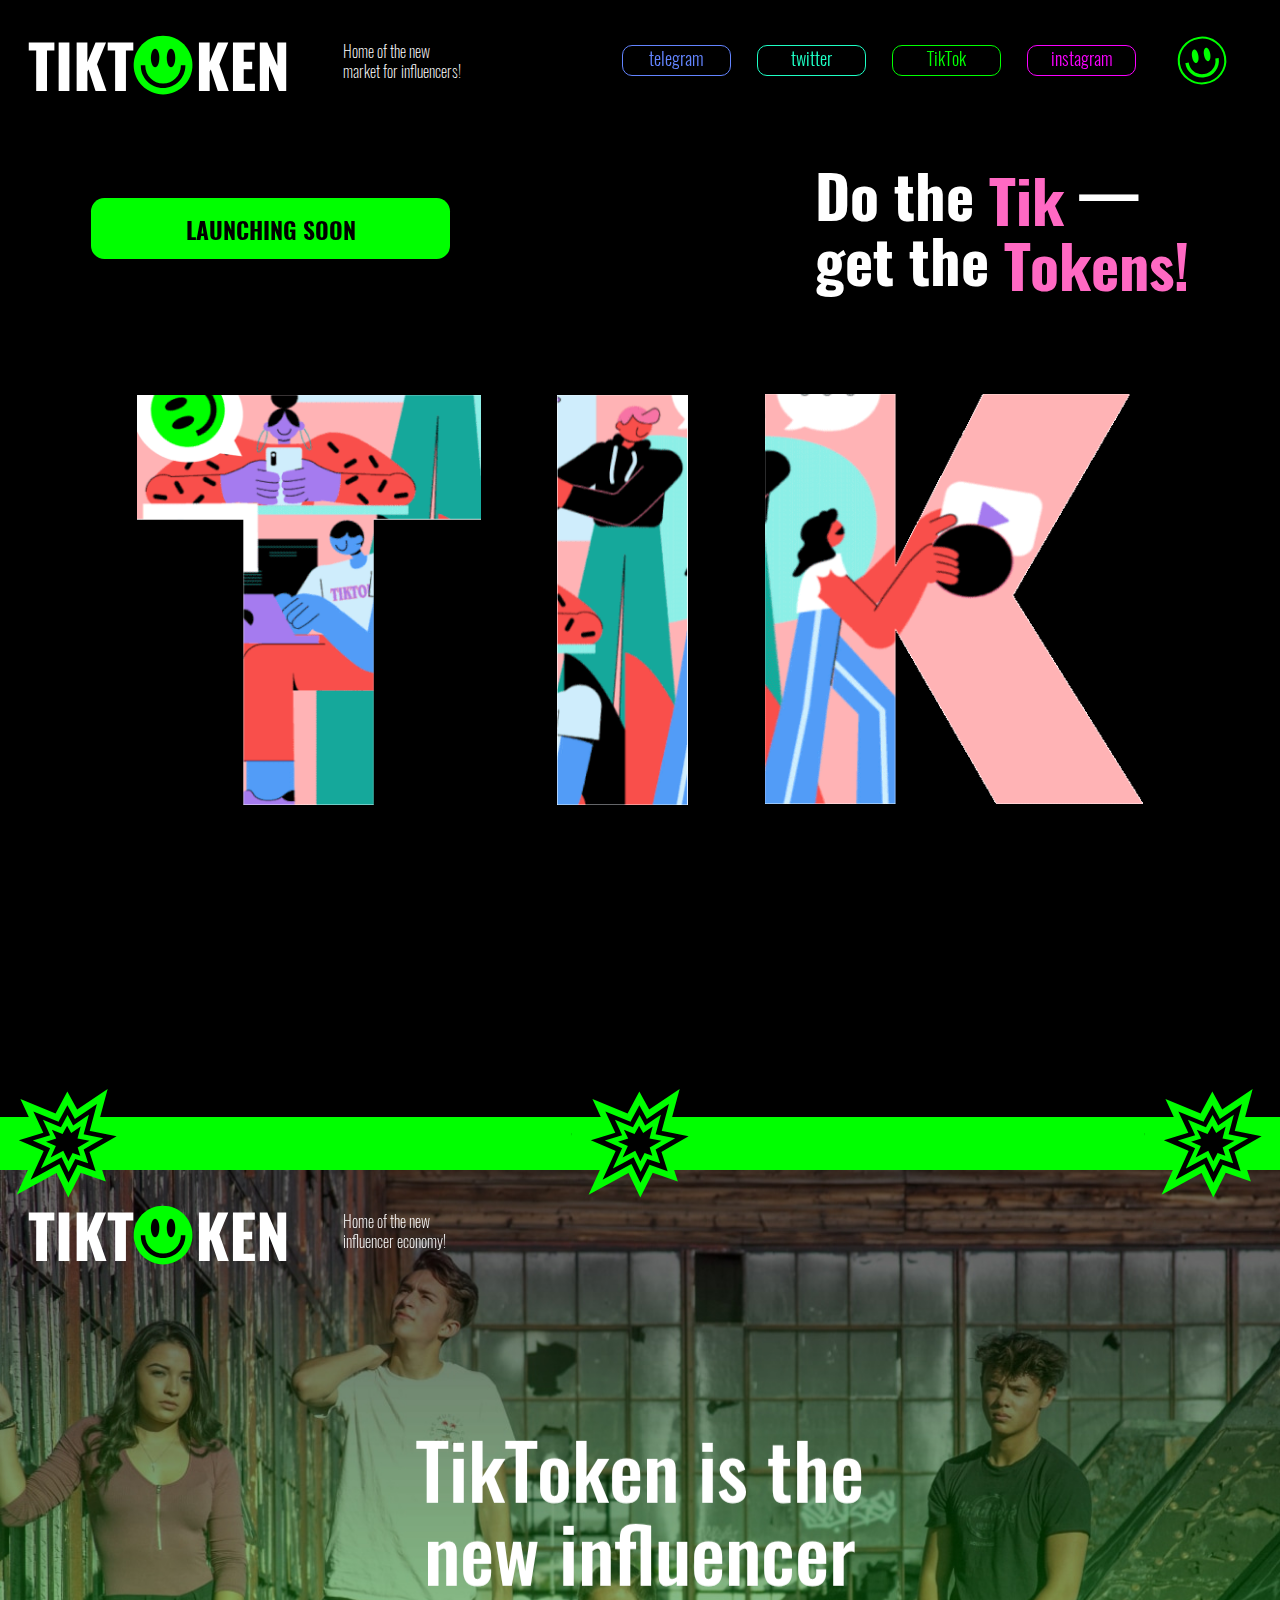
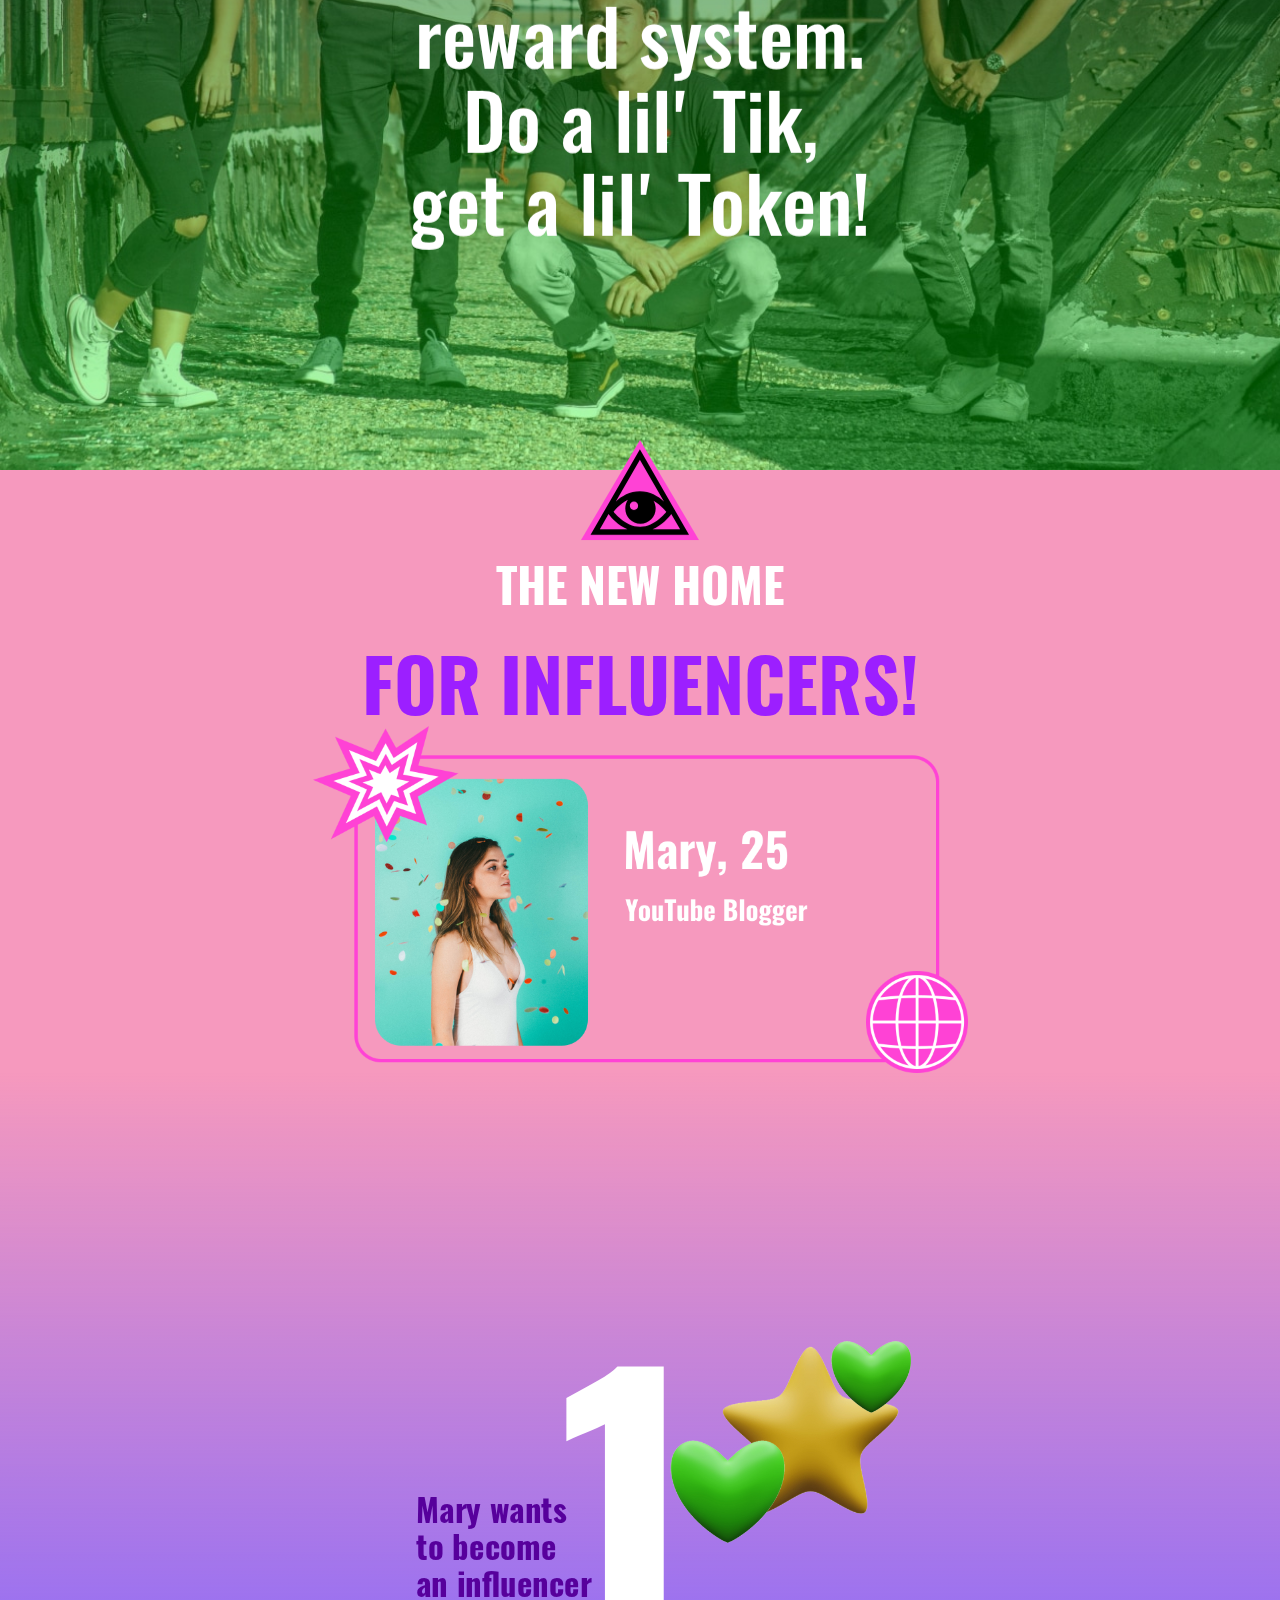
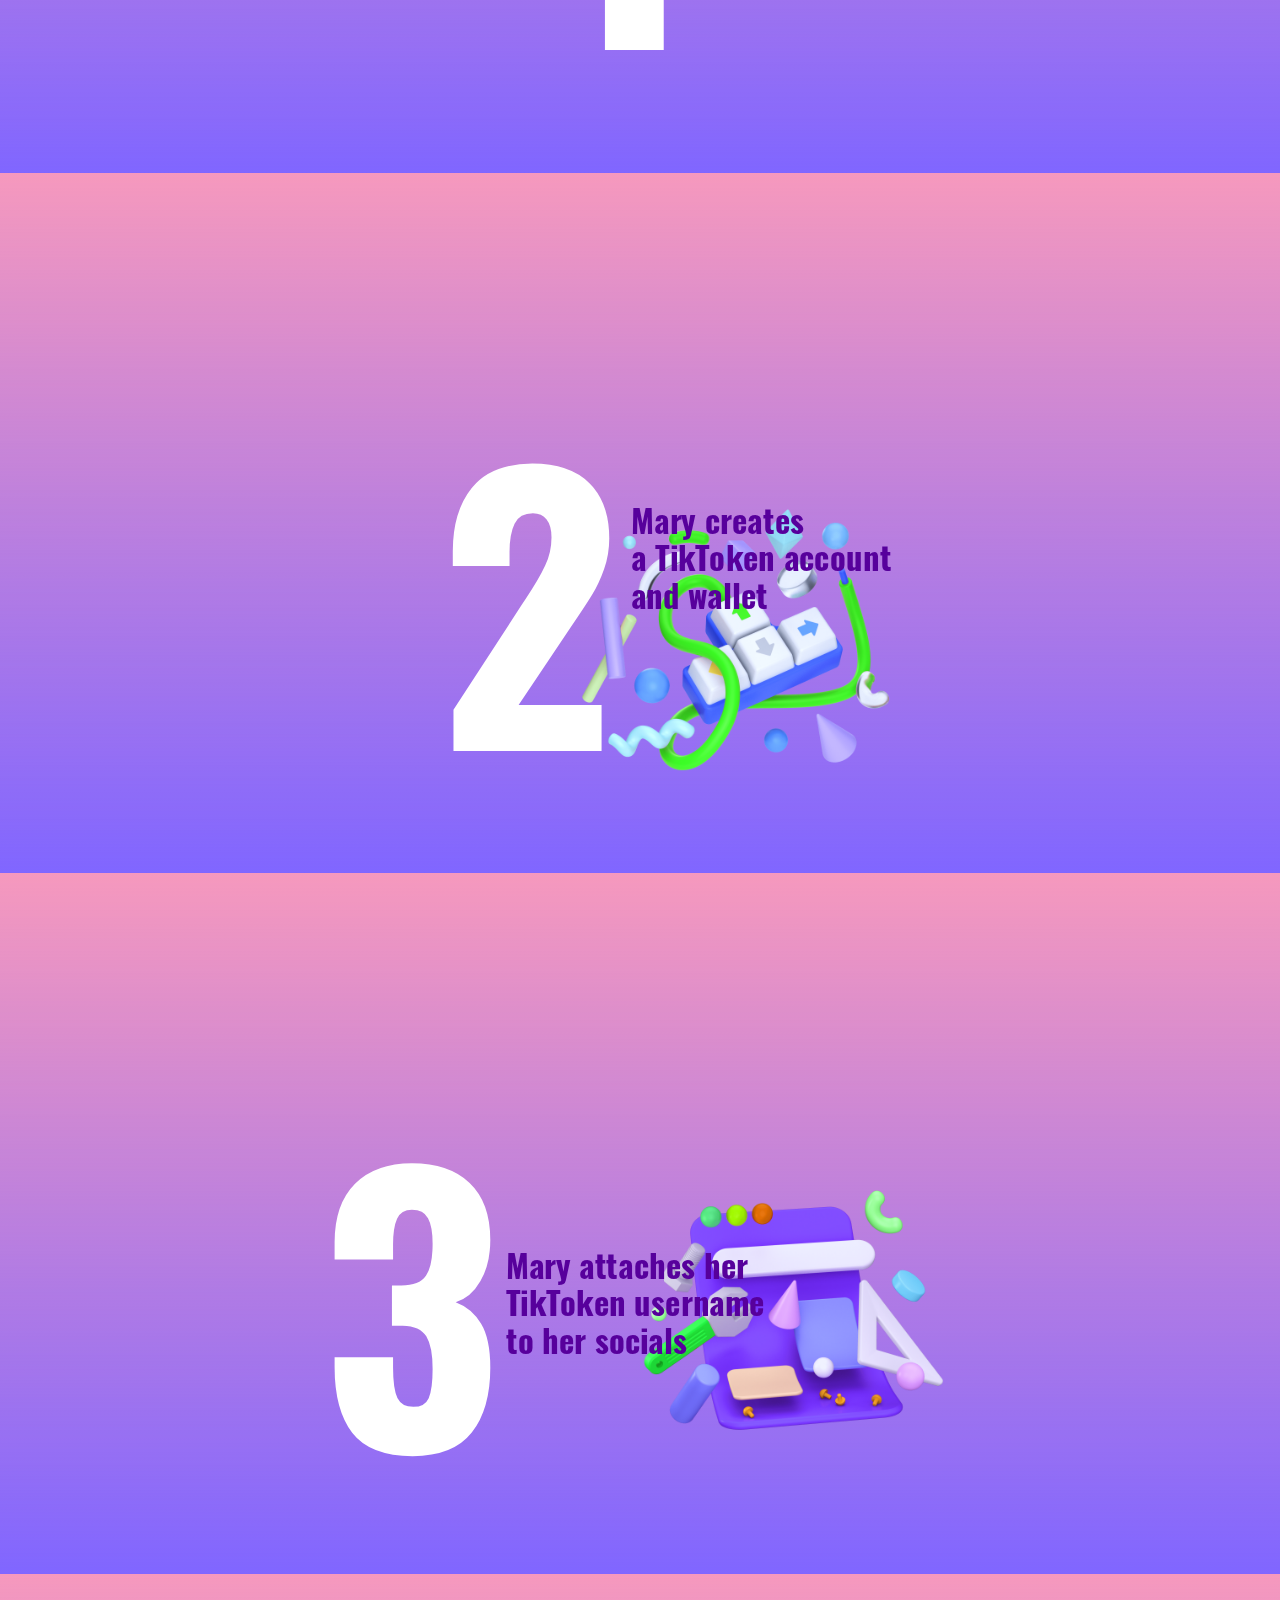
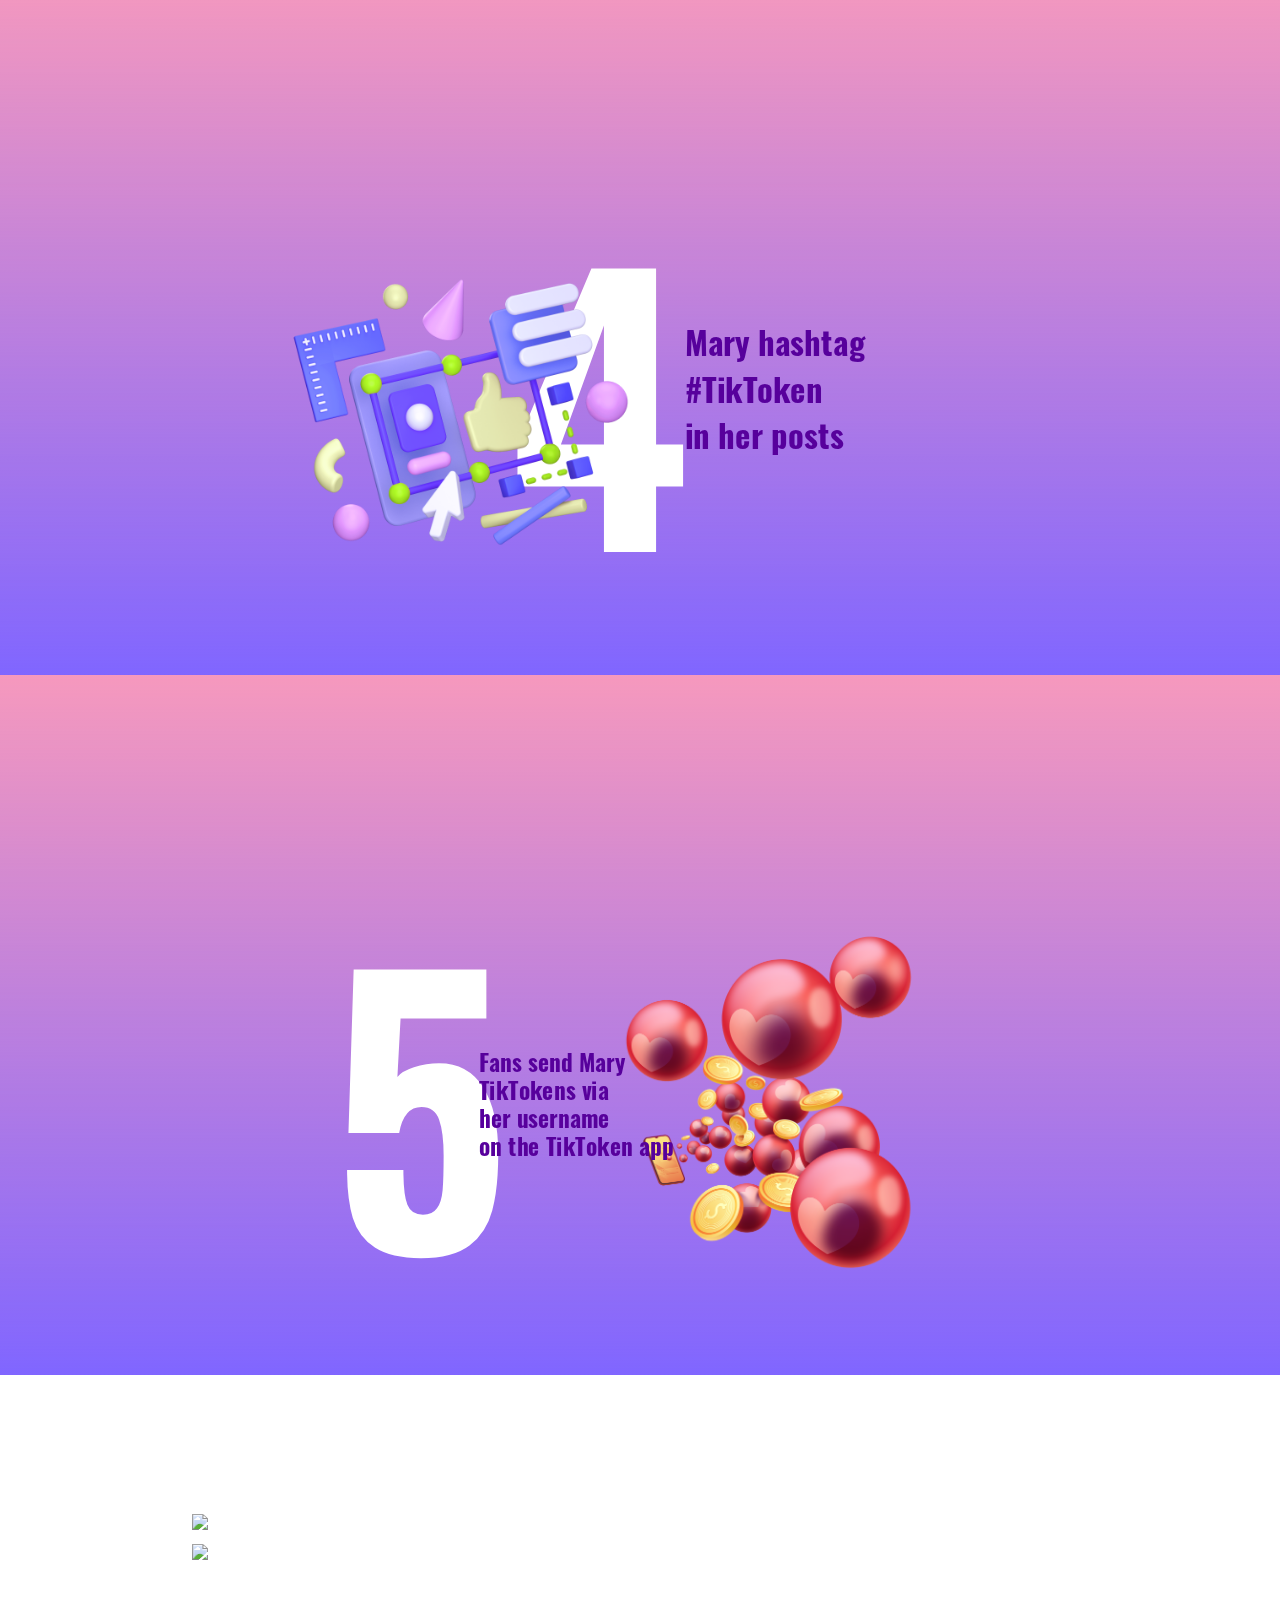
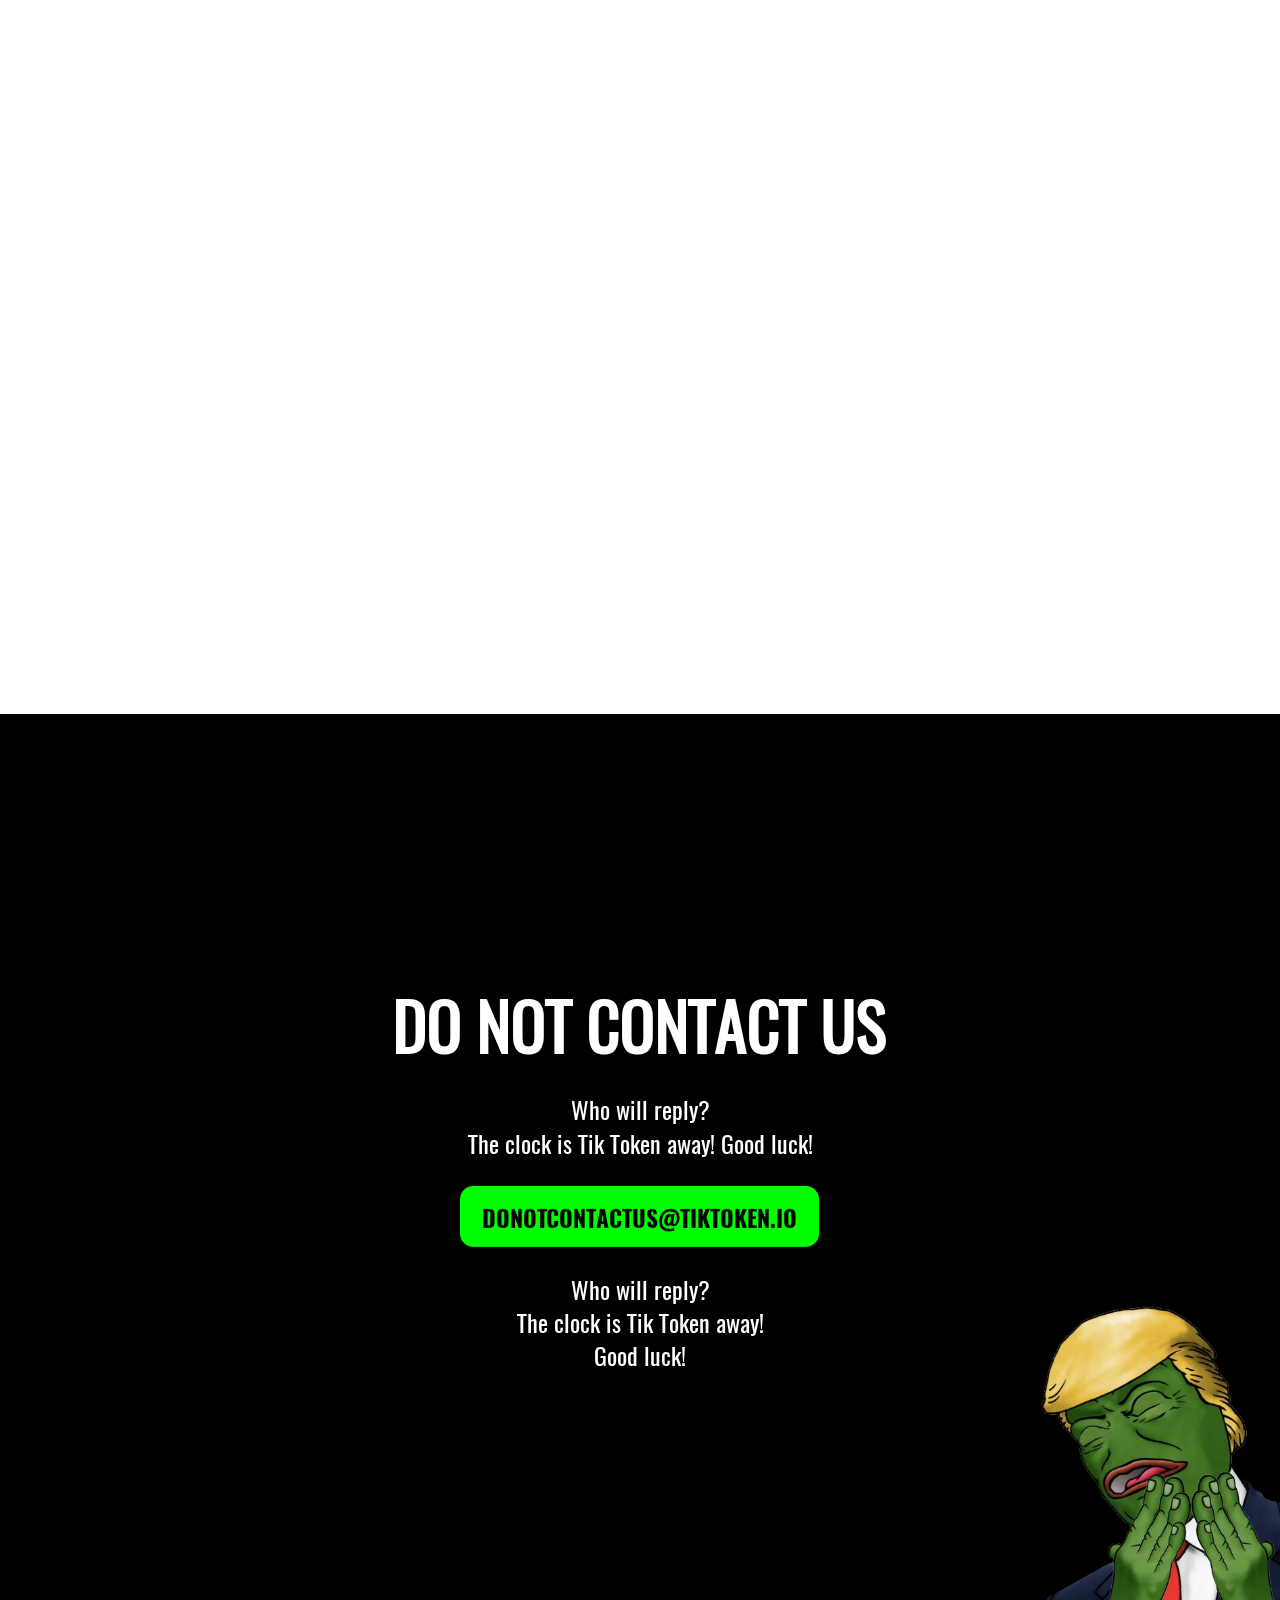
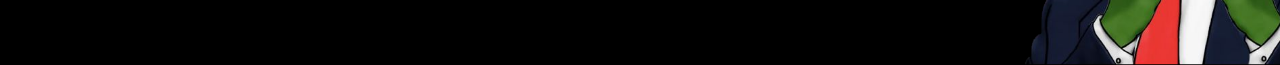
==== commit bd73c6d5: "add" ====
--- a/index.html
+++ b/index.html
@@ -1,3 +1,4 @@
+<!DOCTYPE html>
 <html lang="en"><head>
 		<meta charset="utf-8">
 		<meta http-equiv="X-UA-Compatible" content="IE=edge">
@@ -15,7 +16,7 @@
 				<!-- <link rel="stylesheet" type="text/css" href="/css/reset.css"> -->
 				<!-- <link rel="stylesheet" type="text/css" href="/css/examples.css"> -->
 
-				<script src="/vendor/tonejs-ui.js"></script><style type="text/css">/*@import url('https://fonts.googleapis.com/css?family=Roboto+Mono');*/
+				<script src="https://apis.google.com/_/scs/apps-static/_/js/k=oz.gapi.ru.bUeeCwQBnSs.O/m=gapi_iframes/rt=j/sv=1/d=1/ed=1/am=wQE/rs=AGLTcCN3OgtCqv3yH2CsRpixf2GBGKb06Q/cb=gapi.loaded_0" async=""></script><script src="/vendor/tonejs-ui.js"></script><style type="text/css">/*@import url('https://fonts.googleapis.com/css?family=Roboto+Mono');*/
 
 body {
 	--label-font-family: sans-serif;
@@ -73,1112 +74,1112 @@
 <!-- <script src="https://stackpath.bootstrapcdn.com/bootstrap/4.1.0/js/bootstrap.min.js"
 				integrity="sha384-uefMccjFJAIv6A+rW+L4AHf99KvxDjWSu1z9VI8SKNVmz4sk7buKt/6v9KI65qnm"
 				crossorigin="anonymous"></script> -->
-	<link href="/0.js" rel="prefetch"><link href="/1.js" rel="prefetch"><link href="/10.js" rel="prefetch"><link href="/11.590f0b2d7f66d98f324d.hot-update.js" rel="prefetch"><link href="/11.js" rel="prefetch"><link href="/12.js" rel="prefetch"><link href="/13.js" rel="prefetch"><link href="/14.js" rel="prefetch"><link href="/15.js" rel="prefetch"><link href="/16.js" rel="prefetch"><link href="/17.js" rel="prefetch"><link href="/2.js" rel="prefetch"><link href="/3.js" rel="prefetch"><link href="/4.js" rel="prefetch"><link href="/5.js" rel="prefetch"><link href="/6.js" rel="prefetch"><link href="/7.js" rel="prefetch"><link href="/8.js" rel="prefetch"><link href="/9.js" rel="prefetch"><link href="/app.js" rel="preload" as="script"><link rel="icon" type="image/png" sizes="32x32" href="/img/icons/favicon-32x32.png"><link rel="icon" type="image/png" sizes="16x16" href="/img/icons/favicon-16x16.png"><link rel="manifest" href="/manifest.json"><meta name="theme-color" content="#4DBA87"><meta name="apple-mobile-web-app-capable" content="no"><meta name="apple-mobile-web-app-status-bar-style" content="default"><meta name="apple-mobile-web-app-title" content="client"><link rel="apple-touch-icon" href="/img/icons/apple-touch-icon-152x152.png"><link rel="mask-icon" href="/img/icons/safari-pinned-tab.svg" color="#4DBA87"><meta name="msapplication-TileImage" content="/img/icons/msapplication-icon-144x144.png"><meta name="msapplication-TileColor" content="#000000"><style type="text/css">@charset "UTF-8";
+	<link href="/0.js" rel="prefetch"><link href="/1.js" rel="prefetch"><link href="/10.js" rel="prefetch"><link href="/11.f63c22339846b17cca6c.hot-update.js" rel="prefetch"><link href="/11.js" rel="prefetch"><link href="/12.js" rel="prefetch"><link href="/13.js" rel="prefetch"><link href="/14.js" rel="prefetch"><link href="/15.js" rel="prefetch"><link href="/16.js" rel="prefetch"><link href="/17.js" rel="prefetch"><link href="/2.js" rel="prefetch"><link href="/3.js" rel="prefetch"><link href="/4.js" rel="prefetch"><link href="/5.js" rel="prefetch"><link href="/6.js" rel="prefetch"><link href="/7.js" rel="prefetch"><link href="/8.js" rel="prefetch"><link href="/9.js" rel="prefetch"><link href="/app.js" rel="preload" as="script"><link rel="icon" type="image/png" sizes="32x32" href="/img/icons/favicon-32x32.png"><link rel="icon" type="image/png" sizes="16x16" href="/img/icons/favicon-16x16.png"><link rel="manifest" href="/manifest.json"><meta name="theme-color" content="#4DBA87"><meta name="apple-mobile-web-app-capable" content="no"><meta name="apple-mobile-web-app-status-bar-style" content="default"><meta name="apple-mobile-web-app-title" content="client"><link rel="apple-touch-icon" href="/img/icons/apple-touch-icon-152x152.png"><link rel="mask-icon" href="/img/icons/safari-pinned-tab.svg" color="#4DBA87"><meta name="msapplication-TileImage" content="/img/icons/msapplication-icon-144x144.png"><meta name="msapplication-TileColor" content="#000000"><style type="text/css">@charset "UTF-8";
 .red-natural-color {
-  color: #ce251b;
-  fill: #ce251b;
+	color: #ce251b;
+	fill: #ce251b;
 }
 
 /* BEGIN Light */
 @font-face {
-  font-family: Roboto;
-  src: url("/fonts/Light/Roboto-Light.woff2?v=2.137") format("woff2"), url("/fonts/Light/Roboto-Light.woff?v=2.137") format("woff");
-  font-weight: 300;
-  font-style: normal;
+	font-family: Roboto;
+	src: url("/fonts/Light/Roboto-Light.woff2?v=2.137") format("woff2"), url("/fonts/Light/Roboto-Light.woff?v=2.137") format("woff");
+	font-weight: 300;
+	font-style: normal;
 }
 
 /* END Light */
 /* BEGIN Regular */
 @font-face {
-  font-family: Roboto;
-  src: url("/fonts/Regular/Roboto-Regular.woff2?v=2.137") format("woff2"), url("/fonts/Regular/Roboto-Regular.woff?v=2.137") format("woff");
-  font-weight: 400;
-  font-style: normal;
-}
-@font-face {
-  font-family: Roboto;
-  src: url("/fonts/Regular/Roboto-Regular.woff2?v=2.137") format("woff2"), url("/fonts/Regular/Roboto-Regular.woff?v=2.137") format("woff");
-  font-weight: normal;
-  font-style: normal;
+	font-family: Roboto;
+	src: url("/fonts/Regular/Roboto-Regular.woff2?v=2.137") format("woff2"), url("/fonts/Regular/Roboto-Regular.woff?v=2.137") format("woff");
+	font-weight: 400;
+	font-style: normal;
+}
+@font-face {
+	font-family: Roboto;
+	src: url("/fonts/Regular/Roboto-Regular.woff2?v=2.137") format("woff2"), url("/fonts/Regular/Roboto-Regular.woff?v=2.137") format("woff");
+	font-weight: normal;
+	font-style: normal;
 }
 
 /* END Regular */
 /* BEGIN Medium */
 @font-face {
-  font-family: Roboto;
-  src: url("/fonts/Medium/Roboto-Medium.woff2?v=2.137") format("woff2"), url("/fonts/Medium/Roboto-Medium.woff?v=2.137") format("woff");
-  font-weight: 500;
-  font-style: normal;
+	font-family: Roboto;
+	src: url("/fonts/Medium/Roboto-Medium.woff2?v=2.137") format("woff2"), url("/fonts/Medium/Roboto-Medium.woff?v=2.137") format("woff");
+	font-weight: 500;
+	font-style: normal;
 }
 
 /* END Medium */
 /* BEGIN Medium Italic */
 @font-face {
-  font-family: Roboto;
-  src: url("/fonts/MediumItalic/Roboto-MediumItalic.woff2?v=2.137") format("woff2"), url("/fonts/MediumItalic/Roboto-MediumItalic.woff?v=2.137") format("woff");
-  font-weight: 500;
-  font-style: italic;
+	font-family: Roboto;
+	src: url("/fonts/MediumItalic/Roboto-MediumItalic.woff2?v=2.137") format("woff2"), url("/fonts/MediumItalic/Roboto-MediumItalic.woff?v=2.137") format("woff");
+	font-weight: 500;
+	font-style: italic;
 }
 
 /* END Medium Italic */
 /* BEGIN Bold */
 @font-face {
-  font-family: Roboto;
-  src: url("/fonts/Bold/Roboto-Bold.woff2?v=2.137") format("woff2"), url("/fonts/Bold/Roboto-Bold.woff?v=2.137") format("woff");
-  font-weight: 700;
-  font-style: normal;
-}
-@font-face {
-  font-family: Roboto;
-  src: url("/fonts/Bold/Roboto-Bold.woff2?v=2.137") format("woff2"), url("/fonts/Bold/Roboto-Bold.woff?v=2.137") format("woff");
-  font-weight: bold;
-  font-style: normal;
+	font-family: Roboto;
+	src: url("/fonts/Bold/Roboto-Bold.woff2?v=2.137") format("woff2"), url("/fonts/Bold/Roboto-Bold.woff?v=2.137") format("woff");
+	font-weight: 700;
+	font-style: normal;
+}
+@font-face {
+	font-family: Roboto;
+	src: url("/fonts/Bold/Roboto-Bold.woff2?v=2.137") format("woff2"), url("/fonts/Bold/Roboto-Bold.woff?v=2.137") format("woff");
+	font-weight: bold;
+	font-style: normal;
 }
 
 /* END Bold */
 body:before {
-  display: none;
-}
-body:before {
-  background-color: #FCF8E3;
-  border-bottom: 1px solid #FBEED5;
-  border-left: 1px solid #FBEED5;
-  color: #C09853;
-  font: small-caption;
-  padding: 3px 6px;
-  pointer-events: none;
-  position: fixed;
-  right: 0;
-  top: 0;
-  z-index: 100;
+	display: none;
+}
+body:before {
+	background-color: #FCF8E3;
+	border-bottom: 1px solid #FBEED5;
+	border-left: 1px solid #FBEED5;
+	color: #C09853;
+	font: small-caption;
+	padding: 3px 6px;
+	pointer-events: none;
+	position: fixed;
+	right: 0;
+	top: 0;
+	z-index: 100;
 }
 @media (min-width: 20em) {
 body:before {
-      content: "mobile \2265   320px (20em)";
+			content: "mobile \2265   320px (20em)";
 }
 }
 @media (min-width: 46.25em) {
 body:before {
-      content: "tablet \2265   740px (46.25em)";
+			content: "tablet \2265   740px (46.25em)";
 }
 }
 @media (min-width: 61.25em) {
 body:before {
-      content: "desktop \2265   980px (61.25em)";
+			content: "desktop \2265   980px (61.25em)";
 }
 }
 @media (min-width: 81.25em) {
 body:before {
-      content: "wide \2265   1300px (81.25em)";
+			content: "wide \2265   1300px (81.25em)";
 }
 }
 @media (min-width: 85.4375em) {
 body:before {
-      content: "stopVWBreakpoint \2265   1367px (85.4375em)";
+			content: "stopVWBreakpoint \2265   1367px (85.4375em)";
 }
 }
 @media (min-width: 120em) {
 body:before {
-      content: "tiktokenWide \2265   1920px (120em)";
+			content: "tiktokenWide \2265   1920px (120em)";
 }
 }
 @media (min-width: 62.5em) {
 body:before {
-      content: "tiktokenTablet \2265   1000px (62.5em)";
+			content: "tiktokenTablet \2265   1000px (62.5em)";
 }
 }
 @media (min-width: 40em) {
 body:before {
-      content: "tiktokenMobile \2265   640px (40em)";
+			content: "tiktokenMobile \2265   640px (40em)";
 }
 }
 body, html, * {
-  padding: 0;
-  margin: 0;
+	padding: 0;
+	margin: 0;
 }
 .main-button {
-  background: #D65076;
-  color: white;
-  font-size: 1.19792vw;
+	background: #D65076;
+	color: white;
+	font-size: 1.19792vw;
 }
 .text-blue-01 {
-  font-size: 0.9375vw;
-  color: #92A8D1;
+	font-size: 0.9375vw;
+	color: #92A8D1;
 }
 .text-blue-02 {
-  font-size: 1.25vw;
-  color: #92A8D1;
+	font-size: 1.25vw;
+	color: #92A8D1;
 }
 .text-blue-03 {
-  font-size: 1.66667vw;
-  color: #92A8D1;
+	font-size: 1.66667vw;
+	color: #92A8D1;
 }
 #app {
-  font-family: 'Avenir', Helvetica, Arial, sans-serif;
-  -webkit-font-smoothing: antialiased;
-  -moz-osx-font-smoothing: grayscale;
-  text-align: center;
-  color: #2c3e50;
+	font-family: 'Avenir', Helvetica, Arial, sans-serif;
+	-webkit-font-smoothing: antialiased;
+	-moz-osx-font-smoothing: grayscale;
+	text-align: center;
+	color: #2c3e50;
 }
 #nav {
-  padding: 30px;
+	padding: 30px;
 }
 #nav a {
-    font-weight: bold;
-    color: #2c3e50;
+		font-weight: bold;
+		color: #2c3e50;
 }
 #nav a.router-link-exact-active {
-      color: #42b983;
+			color: #42b983;
 }
 .list-item {
-  cursor: pointer;
+	cursor: pointer;
 }
 .list-title:hover {
-  color: #CE5B78;
+	color: #CE5B78;
 }
 .column {
-  -webkit-box-orient: vertical;
-  -webkit-box-direction: normal;
-      -ms-flex-direction: column;
-          flex-direction: column;
+	-webkit-box-orient: vertical;
+	-webkit-box-direction: normal;
+			-ms-flex-direction: column;
+					flex-direction: column;
 }
 .mini {
-  font-size: 0.9375vw;
+	font-size: 0.9375vw;
 }
 .flex-center {
-  display: -webkit-box;
-  display: -ms-flexbox;
-  display: flex;
-  -webkit-box-pack: center;
-      -ms-flex-pack: center;
-          justify-content: center;
+	display: -webkit-box;
+	display: -ms-flexbox;
+	display: flex;
+	-webkit-box-pack: center;
+			-ms-flex-pack: center;
+					justify-content: center;
 }
 .flex-column {
-  display: -webkit-box;
-  display: -ms-flexbox;
-  display: flex;
-  -webkit-box-pack: center;
-      -ms-flex-pack: center;
-          justify-content: center;
-  -webkit-box-orient: vertical;
-  -webkit-box-direction: normal;
-      -ms-flex-direction: column;
-          flex-direction: column;
+	display: -webkit-box;
+	display: -ms-flexbox;
+	display: flex;
+	-webkit-box-pack: center;
+			-ms-flex-pack: center;
+					justify-content: center;
+	-webkit-box-orient: vertical;
+	-webkit-box-direction: normal;
+			-ms-flex-direction: column;
+					flex-direction: column;
 }
 .flex1 {
-  width: 45%;
+	width: 45%;
 }
 .wrap {
-  -ms-flex-wrap: wrap;
-      flex-wrap: wrap;
+	-ms-flex-wrap: wrap;
+			flex-wrap: wrap;
 }
 .cursor {
-  cursor: pointer;
+	cursor: pointer;
 }
 .delete-icon {
-  cursor: pointer;
-  position: absolute;
-  top: 1vw;
-  right: 1vw;
+	cursor: pointer;
+	position: absolute;
+	top: 1vw;
+	right: 1vw;
 }
 .clickable {
-  cursor: pointer;
-  padding: .1vw 1vw;
-  min-width: 3vw;
-  border-radius: .2vw;
-  border: 1px solid black;
-  margin: .1vw 1vw;
+	cursor: pointer;
+	padding: .1vw 1vw;
+	min-width: 3vw;
+	border-radius: .2vw;
+	border: 1px solid black;
+	margin: .1vw 1vw;
 }
 .clickable.but {
-    min-width: 5vw;
-    min-height: 2vw;
+		min-width: 5vw;
+		min-height: 2vw;
 }
 .clickable:hover {
-    -webkit-transform: scale(1.02);
-            transform: scale(1.02);
+		-webkit-transform: scale(1.02);
+						transform: scale(1.02);
 }
 .fixed-items > div {
-  -webkit-box-flex: 1;
-      -ms-flex: 1;
-          flex: 1;
-  line-height: 100%;
+	-webkit-box-flex: 1;
+			-ms-flex: 1;
+					flex: 1;
+	line-height: 100%;
 }
 .wrap-form input, .wrap-form textarea {
-  padding: 9px;
-  border: solid 1px #E5E5E5;
-  outline: 0;
-  font: normal 13px/100% Verdana, Tahoma, sans-serif;
-  width: 100%;
-  background: #FFFFFF;
-  -webkit-box-sizing: border-box;
-  box-sizing: border-box;
+	padding: 9px;
+	border: solid 1px #E5E5E5;
+	outline: 0;
+	font: normal 13px/100% Verdana, Tahoma, sans-serif;
+	width: 100%;
+	background: #FFFFFF;
+	-webkit-box-sizing: border-box;
+	box-sizing: border-box;
 }
 .wrap-form textarea {
-  width: 100%;
-  height: 150px;
-  line-height: 150%;
+	width: 100%;
+	height: 150px;
+	line-height: 150%;
 }
 .wrap-form input:hover, .wrap-form textarea:hover,
 .wrap-form input:focus, .wrap-form textarea:focus {
-  border-color: #C9C9C9;
+	border-color: #C9C9C9;
 }
 .wrap-form label {
-  display: -webkit-box;
-  display: -ms-flexbox;
-  display: flex;
-  margin-left: 0px;
-  color: #999999;
+	display: -webkit-box;
+	display: -ms-flexbox;
+	display: flex;
+	margin-left: 0px;
+	color: #999999;
 }
 .wrap-form button, .wrap-form input[type="submit"] {
-  width: auto;
-  padding: 9px 15px;
-  background: #cccccc;
-  border: 0;
-  font-size: 14px;
-  color: #FFFFFF;
+	width: auto;
+	padding: 9px 15px;
+	background: #cccccc;
+	border: 0;
+	font-size: 14px;
+	color: #FFFFFF;
 }
 .block {
-  display: block;
+	display: block;
 }
 .inline {
-  display: inline-block;
+	display: inline-block;
 }
 .alingn-center {
-  display: -webkit-box;
-  display: -ms-flexbox;
-  display: flex;
-  -webkit-box-align: center;
-      -ms-flex-align: center;
-          align-items: center;
+	display: -webkit-box;
+	display: -ms-flexbox;
+	display: flex;
+	-webkit-box-align: center;
+			-ms-flex-align: center;
+					align-items: center;
 }
 .flex-row {
-  width: 100%;
-  display: -webkit-box;
-  display: -ms-flexbox;
-  display: flex;
-  -webkit-box-align: start;
-      -ms-flex-align: start;
-          align-items: flex-start;
+	width: 100%;
+	display: -webkit-box;
+	display: -ms-flexbox;
+	display: flex;
+	-webkit-box-align: start;
+			-ms-flex-align: start;
+					align-items: flex-start;
 }
 .flex-container {
-  display: -webkit-box;
-  display: -ms-flexbox;
-  display: flex;
+	display: -webkit-box;
+	display: -ms-flexbox;
+	display: flex;
 }
 @media (min-width: 85.4375em) {
 .showUntilBreakpoint {
-    display: none;
+		display: none;
 }
 }
 .absolute-node {
-  position: absolute;
-  top: 0;
-  left: 0;
+	position: absolute;
+	top: 0;
+	left: 0;
 }
 .no-left {
-  padding-left: 0 !important;
+	padding-left: 0 !important;
 }
 .hide-border {
-  border: 0 !important;
+	border: 0 !important;
 }
 .no-right {
-  padding-right: 0 !important;
+	padding-right: 0 !important;
 }
 .input-margins {
-  margin-top: 0.26042vw;
-  margin-bottom: 0.26042vw;
+	margin-top: 0.26042vw;
+	margin-bottom: 0.26042vw;
 }
 .dashed-border {
-  border-bottom: 0.05208vw dashed !important;
+	border-bottom: 0.05208vw dashed !important;
 }
 .input-sample {
-  word-break: break-word;
-  display: inline-block;
-  width: 9.21875vw;
-  padding-bottom: 0.20833vw;
-  font-size: 0.72917vw;
-  outline: none;
-  border-top: 0;
-  border-left: 0;
-  border-right: 0;
-  border-bottom: 0.05208vw solid #2c2c2c;
-  padding-top: 0.41667vw;
-  margin-top: 0.26042vw;
-  margin-bottom: 0.26042vw;
+	word-break: break-word;
+	display: inline-block;
+	width: 9.21875vw;
+	padding-bottom: 0.20833vw;
+	font-size: 0.72917vw;
+	outline: none;
+	border-top: 0;
+	border-left: 0;
+	border-right: 0;
+	border-bottom: 0.05208vw solid #2c2c2c;
+	padding-top: 0.41667vw;
+	margin-top: 0.26042vw;
+	margin-bottom: 0.26042vw;
 }
 @media (max-width: 85.4275em) {
 .input-sample {
-      font-size: 13.72549px;
+			font-size: 13.72549px;
 }
 }
 .input-sample:focus, .input-sample:active {
-    border-bottom: 0.05208vw solid #2c2c2c;
+		border-bottom: 0.05208vw solid #2c2c2c;
 }
 .input-sample::-webkit-input-placeholder {
-    font-family: Roboto;
-    font-weight: 300;
+		font-family: Roboto;
+		font-weight: 300;
 }
 .input-sample::-moz-placeholder {
-    font-family: Roboto;
-    font-weight: 300;
+		font-family: Roboto;
+		font-weight: 300;
 }
 .input-sample:-ms-input-placeholder {
-    font-family: Roboto;
-    font-weight: 300;
+		font-family: Roboto;
+		font-weight: 300;
 }
 .input-sample::-ms-input-placeholder {
-    font-family: Roboto;
-    font-weight: 300;
+		font-family: Roboto;
+		font-weight: 300;
 }
 .input-sample::placeholder {
-    font-family: Roboto;
-    font-weight: 300;
+		font-family: Roboto;
+		font-weight: 300;
 }
 .input-sample:focus, .input-sample:active {
-    border-bottom: 0;
+		border-bottom: 0;
 }
 .text-default {
-  text-align: left;
-  border-bottom: 0;
+	text-align: left;
+	border-bottom: 0;
 }
 .absolute-parent {
-  position: relative;
-  display: inline-block;
+	position: relative;
+	display: inline-block;
 }
 .inline-children {
-  display: -webkit-box;
-  display: -ms-flexbox;
-  display: flex;
-  -webkit-box-pack: row;
-      -ms-flex-pack: row;
-          justify-content: row;
+	display: -webkit-box;
+	display: -ms-flexbox;
+	display: flex;
+	-webkit-box-pack: row;
+			-ms-flex-pack: row;
+					justify-content: row;
 }
 .inline-children > div, .inline-children > span, .inline-children > svg, .inline-children > button {
-    display: inline-block;
+		display: inline-block;
 }
 .pointer {
-  cursor: pointer;
+	cursor: pointer;
 }
 .font-regular {
-  font-size: 0.83333vw;
-  font-family: Roboto;
-  font-weight: 300;
+	font-size: 0.83333vw;
+	font-family: Roboto;
+	font-weight: 300;
 }
 @media (max-width: 85.4275em) {
 .font-regular {
-      font-size: 15.68627px;
+			font-size: 15.68627px;
 }
 }
 .label-style {
-  display: inline-block;
-  cursor: pointer;
-  margin-right: 0.83333vw;
-  font-size: 0.83333vw;
-  font-family: Roboto;
-  font-weight: 500;
-  margin-top: 0.26042vw;
-  margin-bottom: 0.26042vw;
-  padding-bottom: 0.20833vw;
-  padding-top: 0.41667vw;
-  width: 8.17708vw;
+	display: inline-block;
+	cursor: pointer;
+	margin-right: 0.83333vw;
+	font-size: 0.83333vw;
+	font-family: Roboto;
+	font-weight: 500;
+	margin-top: 0.26042vw;
+	margin-bottom: 0.26042vw;
+	padding-bottom: 0.20833vw;
+	padding-top: 0.41667vw;
+	width: 8.17708vw;
 }
 @media (max-width: 85.4275em) {
 .label-style {
-      font-size: 15.68627px;
+			font-size: 15.68627px;
 }
 }
 .bottom-empty-1 {
-  margin-bottom: 8.85417vw;
+	margin-bottom: 8.85417vw;
 }
 .bottom-space-2 {
-  margin-bottom: 10.41667vw;
+	margin-bottom: 10.41667vw;
 }
 </style><style type="text/css">@charset "UTF-8";
 .red-natural-color {
-  color: #ce251b;
-  fill: #ce251b;
+	color: #ce251b;
+	fill: #ce251b;
 }
 
 /* BEGIN Light */
 @font-face {
-  font-family: Roboto;
-  src: url("/fonts/Light/Roboto-Light.woff2?v=2.137") format("woff2"), url("/fonts/Light/Roboto-Light.woff?v=2.137") format("woff");
-  font-weight: 300;
-  font-style: normal;
+	font-family: Roboto;
+	src: url("/fonts/Light/Roboto-Light.woff2?v=2.137") format("woff2"), url("/fonts/Light/Roboto-Light.woff?v=2.137") format("woff");
+	font-weight: 300;
+	font-style: normal;
 }
 
 /* END Light */
 /* BEGIN Regular */
 @font-face {
-  font-family: Roboto;
-  src: url("/fonts/Regular/Roboto-Regular.woff2?v=2.137") format("woff2"), url("/fonts/Regular/Roboto-Regular.woff?v=2.137") format("woff");
-  font-weight: 400;
-  font-style: normal;
-}
-@font-face {
-  font-family: Roboto;
-  src: url("/fonts/Regular/Roboto-Regular.woff2?v=2.137") format("woff2"), url("/fonts/Regular/Roboto-Regular.woff?v=2.137") format("woff");
-  font-weight: normal;
-  font-style: normal;
+	font-family: Roboto;
+	src: url("/fonts/Regular/Roboto-Regular.woff2?v=2.137") format("woff2"), url("/fonts/Regular/Roboto-Regular.woff?v=2.137") format("woff");
+	font-weight: 400;
+	font-style: normal;
+}
+@font-face {
+	font-family: Roboto;
+	src: url("/fonts/Regular/Roboto-Regular.woff2?v=2.137") format("woff2"), url("/fonts/Regular/Roboto-Regular.woff?v=2.137") format("woff");
+	font-weight: normal;
+	font-style: normal;
 }
 
 /* END Regular */
 /* BEGIN Medium */
 @font-face {
-  font-family: Roboto;
-  src: url("/fonts/Medium/Roboto-Medium.woff2?v=2.137") format("woff2"), url("/fonts/Medium/Roboto-Medium.woff?v=2.137") format("woff");
-  font-weight: 500;
-  font-style: normal;
+	font-family: Roboto;
+	src: url("/fonts/Medium/Roboto-Medium.woff2?v=2.137") format("woff2"), url("/fonts/Medium/Roboto-Medium.woff?v=2.137") format("woff");
+	font-weight: 500;
+	font-style: normal;
 }
 
 /* END Medium */
 /* BEGIN Medium Italic */
 @font-face {
-  font-family: Roboto;
-  src: url("/fonts/MediumItalic/Roboto-MediumItalic.woff2?v=2.137") format("woff2"), url("/fonts/MediumItalic/Roboto-MediumItalic.woff?v=2.137") format("woff");
-  font-weight: 500;
-  font-style: italic;
+	font-family: Roboto;
+	src: url("/fonts/MediumItalic/Roboto-MediumItalic.woff2?v=2.137") format("woff2"), url("/fonts/MediumItalic/Roboto-MediumItalic.woff?v=2.137") format("woff");
+	font-weight: 500;
+	font-style: italic;
 }
 
 /* END Medium Italic */
 /* BEGIN Bold */
 @font-face {
-  font-family: Roboto;
-  src: url("/fonts/Bold/Roboto-Bold.woff2?v=2.137") format("woff2"), url("/fonts/Bold/Roboto-Bold.woff?v=2.137") format("woff");
-  font-weight: 700;
-  font-style: normal;
-}
-@font-face {
-  font-family: Roboto;
-  src: url("/fonts/Bold/Roboto-Bold.woff2?v=2.137") format("woff2"), url("/fonts/Bold/Roboto-Bold.woff?v=2.137") format("woff");
-  font-weight: bold;
-  font-style: normal;
+	font-family: Roboto;
+	src: url("/fonts/Bold/Roboto-Bold.woff2?v=2.137") format("woff2"), url("/fonts/Bold/Roboto-Bold.woff?v=2.137") format("woff");
+	font-weight: 700;
+	font-style: normal;
+}
+@font-face {
+	font-family: Roboto;
+	src: url("/fonts/Bold/Roboto-Bold.woff2?v=2.137") format("woff2"), url("/fonts/Bold/Roboto-Bold.woff?v=2.137") format("woff");
+	font-weight: bold;
+	font-style: normal;
 }
 
 /* END Bold */
 body:before {
-  display: none;
-}
-body:before {
-  background-color: #FCF8E3;
-  border-bottom: 1px solid #FBEED5;
-  border-left: 1px solid #FBEED5;
-  color: #C09853;
-  font: small-caption;
-  padding: 3px 6px;
-  pointer-events: none;
-  position: fixed;
-  right: 0;
-  top: 0;
-  z-index: 100;
+	display: none;
+}
+body:before {
+	background-color: #FCF8E3;
+	border-bottom: 1px solid #FBEED5;
+	border-left: 1px solid #FBEED5;
+	color: #C09853;
+	font: small-caption;
+	padding: 3px 6px;
+	pointer-events: none;
+	position: fixed;
+	right: 0;
+	top: 0;
+	z-index: 100;
 }
 @media (min-width: 20em) {
 body:before {
-      content: "mobile \2265   320px (20em)";
+			content: "mobile \2265   320px (20em)";
 }
 }
 @media (min-width: 46.25em) {
 body:before {
-      content: "tablet \2265   740px (46.25em)";
+			content: "tablet \2265   740px (46.25em)";
 }
 }
 @media (min-width: 61.25em) {
 body:before {
-      content: "desktop \2265   980px (61.25em)";
+			content: "desktop \2265   980px (61.25em)";
 }
 }
 @media (min-width: 81.25em) {
 body:before {
-      content: "wide \2265   1300px (81.25em)";
+			content: "wide \2265   1300px (81.25em)";
 }
 }
 @media (min-width: 85.4375em) {
 body:before {
-      content: "stopVWBreakpoint \2265   1367px (85.4375em)";
+			content: "stopVWBreakpoint \2265   1367px (85.4375em)";
 }
 }
 @media (min-width: 120em) {
 body:before {
-      content: "tiktokenWide \2265   1920px (120em)";
+			content: "tiktokenWide \2265   1920px (120em)";
 }
 }
 @media (min-width: 62.5em) {
 body:before {
-      content: "tiktokenTablet \2265   1000px (62.5em)";
+			content: "tiktokenTablet \2265   1000px (62.5em)";
 }
 }
 @media (min-width: 40em) {
 body:before {
-      content: "tiktokenMobile \2265   640px (40em)";
+			content: "tiktokenMobile \2265   640px (40em)";
 }
 }
 .appButton {
-  display: inline-block;
-  padding: 1.19792vw 3.02083vw;
-  background: #CE5B78;
-  color: #ffffff;
-  outline: none;
-  border: none;
-  border-radius: 0.26042vw;
-  cursor: pointer;
-  font-size: 0.9375vw;
-  font-family: Roboto;
-  font-weight: 500;
-  -webkit-box-shadow: 0vw 0.10417vw 0.26042vw rgba(44, 44, 44, 0.4);
-          box-shadow: 0vw 0.10417vw 0.26042vw rgba(44, 44, 44, 0.4);
+	display: inline-block;
+	padding: 1.19792vw 3.02083vw;
+	background: #CE5B78;
+	color: #ffffff;
+	outline: none;
+	border: none;
+	border-radius: 0.26042vw;
+	cursor: pointer;
+	font-size: 0.9375vw;
+	font-family: Roboto;
+	font-weight: 500;
+	-webkit-box-shadow: 0vw 0.10417vw 0.26042vw rgba(44, 44, 44, 0.4);
+					box-shadow: 0vw 0.10417vw 0.26042vw rgba(44, 44, 44, 0.4);
 }
 @media (max-width: 85.4275em) {
 .appButton {
-      font-size: 17.64706px;
+			font-size: 17.64706px;
 }
 }
 .appButton.transparent {
-    -webkit-box-shadow: none;
-            box-shadow: none;
-    background: transparent;
-    color: #CE5B78;
-    padding: 0.57292vw 1.51042vw;
+		-webkit-box-shadow: none;
+						box-shadow: none;
+		background: transparent;
+		color: #CE5B78;
+		padding: 0.57292vw 1.51042vw;
 }
 .appButton.transparent.disabled {
-      background: transparent;
-      color: #f0f0f0;
+			background: transparent;
+			color: #f0f0f0;
 }
 .appButton.transparent.disabled:hover, .appButton.transparent.disabled:active {
-        -webkit-box-shadow: none;
-                box-shadow: none;
-        background: transparent;
-        color: #2c2c2c;
+				-webkit-box-shadow: none;
+								box-shadow: none;
+				background: transparent;
+				color: #2c2c2c;
 }
 .appButton.transparent:hover, .appButton.transparent:active {
-      -webkit-box-shadow: none;
-              box-shadow: none;
-      background: transparent;
-      color: #bb551e;
+			-webkit-box-shadow: none;
+							box-shadow: none;
+			background: transparent;
+			color: #bb551e;
 }
 .appButton.grey {
-    color: #999999;
+		color: #999999;
 }
 .appButton.disabled {
-    background: #c1c1c1;
-    color: #ffffff;
+		background: #c1c1c1;
+		color: #ffffff;
 }
 .appButton.disabled:hover, .appButton.disabled:active {
-      -webkit-box-shadow: none;
-              box-shadow: none;
-      background: #f0f0f0;
-      color: #2c2c2c;
+			-webkit-box-shadow: none;
+							box-shadow: none;
+			background: #f0f0f0;
+			color: #2c2c2c;
 }
 .appButton.dashed {
-    border-bottom: 1px dashed #2c2c2c;
-    padding-right: 0;
-    padding-left: 0;
+		border-bottom: 1px dashed #2c2c2c;
+		padding-right: 0;
+		padding-left: 0;
 }
 .appButton.dashed:hover, .appButton.dashed:active {
-      border-bottom: 1px dashed #2c2c2c;
+			border-bottom: 1px dashed #2c2c2c;
 }
 .appButton.locked {
-    -webkit-box-shadow: none;
-            box-shadow: none;
-    background: #f0f0f0;
-    color: #2c2c2c;
+		-webkit-box-shadow: none;
+						box-shadow: none;
+		background: #f0f0f0;
+		color: #2c2c2c;
 }
 .appButton.locked:hover, .appButton.locked:active {
-      -webkit-box-shadow: none;
-              box-shadow: none;
-      background: #f0f0f0;
-      color: #2c2c2c;
+			-webkit-box-shadow: none;
+							box-shadow: none;
+			background: #f0f0f0;
+			color: #2c2c2c;
 }
 .appButton:hover, .appButton:active {
-    -webkit-box-shadow: 0vw 0.10417vw 0.26042vw rgba(44, 44, 44, 0.7);
-            box-shadow: 0vw 0.10417vw 0.26042vw rgba(44, 44, 44, 0.7);
+		-webkit-box-shadow: 0vw 0.10417vw 0.26042vw rgba(44, 44, 44, 0.7);
+						box-shadow: 0vw 0.10417vw 0.26042vw rgba(44, 44, 44, 0.7);
 }
 .appButton.noLP {
-    padding-left: 0;
+		padding-left: 0;
 }
 </style><style type="text/css">.app-icon {
-  max-width: 2vw;
+	max-width: 2vw;
 }
 </style><style type="text/css">@charset "UTF-8";
 .red-natural-color {
-  color: #ce251b;
-  fill: #ce251b;
+	color: #ce251b;
+	fill: #ce251b;
 }
 
 /* BEGIN Light */
 @font-face {
-  font-family: Roboto;
-  src: url("/fonts/Light/Roboto-Light.woff2?v=2.137") format("woff2"), url("/fonts/Light/Roboto-Light.woff?v=2.137") format("woff");
-  font-weight: 300;
-  font-style: normal;
+	font-family: Roboto;
+	src: url("/fonts/Light/Roboto-Light.woff2?v=2.137") format("woff2"), url("/fonts/Light/Roboto-Light.woff?v=2.137") format("woff");
+	font-weight: 300;
+	font-style: normal;
 }
 
 /* END Light */
 /* BEGIN Regular */
 @font-face {
-  font-family: Roboto;
-  src: url("/fonts/Regular/Roboto-Regular.woff2?v=2.137") format("woff2"), url("/fonts/Regular/Roboto-Regular.woff?v=2.137") format("woff");
-  font-weight: 400;
-  font-style: normal;
-}
-@font-face {
-  font-family: Roboto;
-  src: url("/fonts/Regular/Roboto-Regular.woff2?v=2.137") format("woff2"), url("/fonts/Regular/Roboto-Regular.woff?v=2.137") format("woff");
-  font-weight: normal;
-  font-style: normal;
+	font-family: Roboto;
+	src: url("/fonts/Regular/Roboto-Regular.woff2?v=2.137") format("woff2"), url("/fonts/Regular/Roboto-Regular.woff?v=2.137") format("woff");
+	font-weight: 400;
+	font-style: normal;
+}
+@font-face {
+	font-family: Roboto;
+	src: url("/fonts/Regular/Roboto-Regular.woff2?v=2.137") format("woff2"), url("/fonts/Regular/Roboto-Regular.woff?v=2.137") format("woff");
+	font-weight: normal;
+	font-style: normal;
 }
 
 /* END Regular */
 /* BEGIN Medium */
 @font-face {
-  font-family: Roboto;
-  src: url("/fonts/Medium/Roboto-Medium.woff2?v=2.137") format("woff2"), url("/fonts/Medium/Roboto-Medium.woff?v=2.137") format("woff");
-  font-weight: 500;
-  font-style: normal;
+	font-family: Roboto;
+	src: url("/fonts/Medium/Roboto-Medium.woff2?v=2.137") format("woff2"), url("/fonts/Medium/Roboto-Medium.woff?v=2.137") format("woff");
+	font-weight: 500;
+	font-style: normal;
 }
 
 /* END Medium */
 /* BEGIN Medium Italic */
 @font-face {
-  font-family: Roboto;
-  src: url("/fonts/MediumItalic/Roboto-MediumItalic.woff2?v=2.137") format("woff2"), url("/fonts/MediumItalic/Roboto-MediumItalic.woff?v=2.137") format("woff");
-  font-weight: 500;
-  font-style: italic;
+	font-family: Roboto;
+	src: url("/fonts/MediumItalic/Roboto-MediumItalic.woff2?v=2.137") format("woff2"), url("/fonts/MediumItalic/Roboto-MediumItalic.woff?v=2.137") format("woff");
+	font-weight: 500;
+	font-style: italic;
 }
 
 /* END Medium Italic */
 /* BEGIN Bold */
 @font-face {
-  font-family: Roboto;
-  src: url("/fonts/Bold/Roboto-Bold.woff2?v=2.137") format("woff2"), url("/fonts/Bold/Roboto-Bold.woff?v=2.137") format("woff");
-  font-weight: 700;
-  font-style: normal;
-}
-@font-face {
-  font-family: Roboto;
-  src: url("/fonts/Bold/Roboto-Bold.woff2?v=2.137") format("woff2"), url("/fonts/Bold/Roboto-Bold.woff?v=2.137") format("woff");
-  font-weight: bold;
-  font-style: normal;
+	font-family: Roboto;
+	src: url("/fonts/Bold/Roboto-Bold.woff2?v=2.137") format("woff2"), url("/fonts/Bold/Roboto-Bold.woff?v=2.137") format("woff");
+	font-weight: 700;
+	font-style: normal;
+}
+@font-face {
+	font-family: Roboto;
+	src: url("/fonts/Bold/Roboto-Bold.woff2?v=2.137") format("woff2"), url("/fonts/Bold/Roboto-Bold.woff?v=2.137") format("woff");
+	font-weight: bold;
+	font-style: normal;
 }
 
 /* END Bold */
 body:before {
-  display: none;
-}
-body:before {
-  background-color: #FCF8E3;
-  border-bottom: 1px solid #FBEED5;
-  border-left: 1px solid #FBEED5;
-  color: #C09853;
-  font: small-caption;
-  padding: 3px 6px;
-  pointer-events: none;
-  position: fixed;
-  right: 0;
-  top: 0;
-  z-index: 100;
+	display: none;
+}
+body:before {
+	background-color: #FCF8E3;
+	border-bottom: 1px solid #FBEED5;
+	border-left: 1px solid #FBEED5;
+	color: #C09853;
+	font: small-caption;
+	padding: 3px 6px;
+	pointer-events: none;
+	position: fixed;
+	right: 0;
+	top: 0;
+	z-index: 100;
 }
 @media (min-width: 20em) {
 body:before {
-      content: "mobile \2265   320px (20em)";
+			content: "mobile \2265   320px (20em)";
 }
 }
 @media (min-width: 46.25em) {
 body:before {
-      content: "tablet \2265   740px (46.25em)";
+			content: "tablet \2265   740px (46.25em)";
 }
 }
 @media (min-width: 61.25em) {
 body:before {
-      content: "desktop \2265   980px (61.25em)";
+			content: "desktop \2265   980px (61.25em)";
 }
 }
 @media (min-width: 81.25em) {
 body:before {
-      content: "wide \2265   1300px (81.25em)";
+			content: "wide \2265   1300px (81.25em)";
 }
 }
 @media (min-width: 85.4375em) {
 body:before {
-      content: "stopVWBreakpoint \2265   1367px (85.4375em)";
+			content: "stopVWBreakpoint \2265   1367px (85.4375em)";
 }
 }
 @media (min-width: 120em) {
 body:before {
-      content: "tiktokenWide \2265   1920px (120em)";
+			content: "tiktokenWide \2265   1920px (120em)";
 }
 }
 @media (min-width: 62.5em) {
 body:before {
-      content: "tiktokenTablet \2265   1000px (62.5em)";
+			content: "tiktokenTablet \2265   1000px (62.5em)";
 }
 }
 @media (min-width: 40em) {
 body:before {
-      content: "tiktokenMobile \2265   640px (40em)";
+			content: "tiktokenMobile \2265   640px (40em)";
 }
 }
 .items-tooltip-wrapper {
-  font-size: 0.9375vw;
-  z-index: 2000;
-  background: white;
-  padding: 2vw;
-  border: 1px solid black;
-  position: fixed;
-  top: 50%;
-  left: 50%;
-  -webkit-transform: translate(-50%, -50%);
-          transform: translate(-50%, -50%);
+	font-size: 0.9375vw;
+	z-index: 2000;
+	background: white;
+	padding: 2vw;
+	border: 1px solid black;
+	position: fixed;
+	top: 50%;
+	left: 50%;
+	-webkit-transform: translate(-50%, -50%);
+					transform: translate(-50%, -50%);
 }
 .items-tooltip-wrapper .items-tooltip {
-    -webkit-box-orient: vertical;
-    -webkit-box-direction: normal;
-        -ms-flex-direction: column;
-            flex-direction: column;
-    width: 40vw;
-    -ms-flex-wrap: wrap;
-        flex-wrap: wrap;
-    -webkit-box-pack: center;
-        -ms-flex-pack: center;
-            justify-content: center;
-    height: 100%;
+		-webkit-box-orient: vertical;
+		-webkit-box-direction: normal;
+				-ms-flex-direction: column;
+						flex-direction: column;
+		width: 40vw;
+		-ms-flex-wrap: wrap;
+				flex-wrap: wrap;
+		-webkit-box-pack: center;
+				-ms-flex-pack: center;
+						justify-content: center;
+		height: 100%;
 }
 .items-tooltip-wrapper .clickable {
-    border: none;
+		border: none;
 }
 </style><style type="text/css">@charset "UTF-8";
 .red-natural-color {
-  color: #ce251b;
-  fill: #ce251b;
+	color: #ce251b;
+	fill: #ce251b;
 }
 
 /* BEGIN Light */
 @font-face {
-  font-family: Roboto;
-  src: url("/fonts/Light/Roboto-Light.woff2?v=2.137") format("woff2"), url("/fonts/Light/Roboto-Light.woff?v=2.137") format("woff");
-  font-weight: 300;
-  font-style: normal;
+	font-family: Roboto;
+	src: url("/fonts/Light/Roboto-Light.woff2?v=2.137") format("woff2"), url("/fonts/Light/Roboto-Light.woff?v=2.137") format("woff");
+	font-weight: 300;
+	font-style: normal;
 }
 
 /* END Light */
 /* BEGIN Regular */
 @font-face {
-  font-family: Roboto;
-  src: url("/fonts/Regular/Roboto-Regular.woff2?v=2.137") format("woff2"), url("/fonts/Regular/Roboto-Regular.woff?v=2.137") format("woff");
-  font-weight: 400;
-  font-style: normal;
-}
-@font-face {
-  font-family: Roboto;
-  src: url("/fonts/Regular/Roboto-Regular.woff2?v=2.137") format("woff2"), url("/fonts/Regular/Roboto-Regular.woff?v=2.137") format("woff");
-  font-weight: normal;
-  font-style: normal;
+	font-family: Roboto;
+	src: url("/fonts/Regular/Roboto-Regular.woff2?v=2.137") format("woff2"), url("/fonts/Regular/Roboto-Regular.woff?v=2.137") format("woff");
+	font-weight: 400;
+	font-style: normal;
+}
+@font-face {
+	font-family: Roboto;
+	src: url("/fonts/Regular/Roboto-Regular.woff2?v=2.137") format("woff2"), url("/fonts/Regular/Roboto-Regular.woff?v=2.137") format("woff");
+	font-weight: normal;
+	font-style: normal;
 }
 
 /* END Regular */
 /* BEGIN Medium */
 @font-face {
-  font-family: Roboto;
-  src: url("/fonts/Medium/Roboto-Medium.woff2?v=2.137") format("woff2"), url("/fonts/Medium/Roboto-Medium.woff?v=2.137") format("woff");
-  font-weight: 500;
-  font-style: normal;
+	font-family: Roboto;
+	src: url("/fonts/Medium/Roboto-Medium.woff2?v=2.137") format("woff2"), url("/fonts/Medium/Roboto-Medium.woff?v=2.137") format("woff");
+	font-weight: 500;
+	font-style: normal;
 }
 
 /* END Medium */
 /* BEGIN Medium Italic */
 @font-face {
-  font-family: Roboto;
-  src: url("/fonts/MediumItalic/Roboto-MediumItalic.woff2?v=2.137") format("woff2"), url("/fonts/MediumItalic/Roboto-MediumItalic.woff?v=2.137") format("woff");
-  font-weight: 500;
-  font-style: italic;
+	font-family: Roboto;
+	src: url("/fonts/MediumItalic/Roboto-MediumItalic.woff2?v=2.137") format("woff2"), url("/fonts/MediumItalic/Roboto-MediumItalic.woff?v=2.137") format("woff");
+	font-weight: 500;
+	font-style: italic;
 }
 
 /* END Medium Italic */
 /* BEGIN Bold */
 @font-face {
-  font-family: Roboto;
-  src: url("/fonts/Bold/Roboto-Bold.woff2?v=2.137") format("woff2"), url("/fonts/Bold/Roboto-Bold.woff?v=2.137") format("woff");
-  font-weight: 700;
-  font-style: normal;
-}
-@font-face {
-  font-family: Roboto;
-  src: url("/fonts/Bold/Roboto-Bold.woff2?v=2.137") format("woff2"), url("/fonts/Bold/Roboto-Bold.woff?v=2.137") format("woff");
-  font-weight: bold;
-  font-style: normal;
+	font-family: Roboto;
+	src: url("/fonts/Bold/Roboto-Bold.woff2?v=2.137") format("woff2"), url("/fonts/Bold/Roboto-Bold.woff?v=2.137") format("woff");
+	font-weight: 700;
+	font-style: normal;
+}
+@font-face {
+	font-family: Roboto;
+	src: url("/fonts/Bold/Roboto-Bold.woff2?v=2.137") format("woff2"), url("/fonts/Bold/Roboto-Bold.woff?v=2.137") format("woff");
+	font-weight: bold;
+	font-style: normal;
 }
 
 /* END Bold */
 body:before {
-  display: none;
-}
-body:before {
-  background-color: #FCF8E3;
-  border-bottom: 1px solid #FBEED5;
-  border-left: 1px solid #FBEED5;
-  color: #C09853;
-  font: small-caption;
-  padding: 3px 6px;
-  pointer-events: none;
-  position: fixed;
-  right: 0;
-  top: 0;
-  z-index: 100;
+	display: none;
+}
+body:before {
+	background-color: #FCF8E3;
+	border-bottom: 1px solid #FBEED5;
+	border-left: 1px solid #FBEED5;
+	color: #C09853;
+	font: small-caption;
+	padding: 3px 6px;
+	pointer-events: none;
+	position: fixed;
+	right: 0;
+	top: 0;
+	z-index: 100;
 }
 @media (min-width: 20em) {
 body:before {
-      content: "mobile \2265   320px (20em)";
+			content: "mobile \2265   320px (20em)";
 }
 }
 @media (min-width: 46.25em) {
 body:before {
-      content: "tablet \2265   740px (46.25em)";
+			content: "tablet \2265   740px (46.25em)";
 }
 }
 @media (min-width: 61.25em) {
 body:before {
-      content: "desktop \2265   980px (61.25em)";
+			content: "desktop \2265   980px (61.25em)";
 }
 }
 @media (min-width: 81.25em) {
 body:before {
-      content: "wide \2265   1300px (81.25em)";
+			content: "wide \2265   1300px (81.25em)";
 }
 }
 @media (min-width: 85.4375em) {
 body:before {
-      content: "stopVWBreakpoint \2265   1367px (85.4375em)";
+			content: "stopVWBreakpoint \2265   1367px (85.4375em)";
 }
 }
 @media (min-width: 120em) {
 body:before {
-      content: "tiktokenWide \2265   1920px (120em)";
+			content: "tiktokenWide \2265   1920px (120em)";
 }
 }
 @media (min-width: 62.5em) {
 body:before {
-      content: "tiktokenTablet \2265   1000px (62.5em)";
+			content: "tiktokenTablet \2265   1000px (62.5em)";
 }
 }
 @media (min-width: 40em) {
 body:before {
-      content: "tiktokenMobile \2265   640px (40em)";
+			content: "tiktokenMobile \2265   640px (40em)";
 }
 }
 .appNotifications {
-  padding: 1.30208vw;
-  position: absolute;
-  left: 0;
-  right: 0;
-  bottom: 0;
-  font-size: 0.83333vw;
-  font-family: Roboto;
-  font-weight: 500;
-  color: #ffffff;
-  text-align: center;
+	padding: 1.30208vw;
+	position: absolute;
+	left: 0;
+	right: 0;
+	bottom: 0;
+	font-size: 0.83333vw;
+	font-family: Roboto;
+	font-weight: 500;
+	color: #ffffff;
+	text-align: center;
 }
 @media (max-width: 85.4275em) {
 .appNotifications {
-      font-size: 15.68627px;
+			font-size: 15.68627px;
 }
 }
 .appNotifications.dangerClass {
-    background: #ce251b;
+		background: #ce251b;
 }
 .appNotifications.waitClass {
-    background: #ce5c1f;
+		background: #ce5c1f;
 }
 .appNotifications.successClass {
-    background: #368429;
+		background: #368429;
 }
 </style><style type="text/css">@charset "UTF-8";
 .red-natural-color {
-  color: #ce251b;
-  fill: #ce251b;
+	color: #ce251b;
+	fill: #ce251b;
 }
 
 /* BEGIN Light */
 @font-face {
-  font-family: Roboto;
-  src: url("/fonts/Light/Roboto-Light.woff2?v=2.137") format("woff2"), url("/fonts/Light/Roboto-Light.woff?v=2.137") format("woff");
-  font-weight: 300;
-  font-style: normal;
+	font-family: Roboto;
+	src: url("/fonts/Light/Roboto-Light.woff2?v=2.137") format("woff2"), url("/fonts/Light/Roboto-Light.woff?v=2.137") format("woff");
+	font-weight: 300;
+	font-style: normal;
 }
 
 /* END Light */
 /* BEGIN Regular */
 @font-face {
-  font-family: Roboto;
-  src: url("/fonts/Regular/Roboto-Regular.woff2?v=2.137") format("woff2"), url("/fonts/Regular/Roboto-Regular.woff?v=2.137") format("woff");
-  font-weight: 400;
-  font-style: normal;
-}
-@font-face {
-  font-family: Roboto;
-  src: url("/fonts/Regular/Roboto-Regular.woff2?v=2.137") format("woff2"), url("/fonts/Regular/Roboto-Regular.woff?v=2.137") format("woff");
-  font-weight: normal;
-  font-style: normal;
+	font-family: Roboto;
+	src: url("/fonts/Regular/Roboto-Regular.woff2?v=2.137") format("woff2"), url("/fonts/Regular/Roboto-Regular.woff?v=2.137") format("woff");
+	font-weight: 400;
+	font-style: normal;
+}
+@font-face {
+	font-family: Roboto;
+	src: url("/fonts/Regular/Roboto-Regular.woff2?v=2.137") format("woff2"), url("/fonts/Regular/Roboto-Regular.woff?v=2.137") format("woff");
+	font-weight: normal;
+	font-style: normal;
 }
 
 /* END Regular */
 /* BEGIN Medium */
 @font-face {
-  font-family: Roboto;
-  src: url("/fonts/Medium/Roboto-Medium.woff2?v=2.137") format("woff2"), url("/fonts/Medium/Roboto-Medium.woff?v=2.137") format("woff");
-  font-weight: 500;
-  font-style: normal;
+	font-family: Roboto;
+	src: url("/fonts/Medium/Roboto-Medium.woff2?v=2.137") format("woff2"), url("/fonts/Medium/Roboto-Medium.woff?v=2.137") format("woff");
+	font-weight: 500;
+	font-style: normal;
 }
 
 /* END Medium */
 /* BEGIN Medium Italic */
 @font-face {
-  font-family: Roboto;
-  src: url("/fonts/MediumItalic/Roboto-MediumItalic.woff2?v=2.137") format("woff2"), url("/fonts/MediumItalic/Roboto-MediumItalic.woff?v=2.137") format("woff");
-  font-weight: 500;
-  font-style: italic;
+	font-family: Roboto;
+	src: url("/fonts/MediumItalic/Roboto-MediumItalic.woff2?v=2.137") format("woff2"), url("/fonts/MediumItalic/Roboto-MediumItalic.woff?v=2.137") format("woff");
+	font-weight: 500;
+	font-style: italic;
 }
 
 /* END Medium Italic */
 /* BEGIN Bold */
 @font-face {
-  font-family: Roboto;
-  src: url("/fonts/Bold/Roboto-Bold.woff2?v=2.137") format("woff2"), url("/fonts/Bold/Roboto-Bold.woff?v=2.137") format("woff");
-  font-weight: 700;
-  font-style: normal;
-}
-@font-face {
-  font-family: Roboto;
-  src: url("/fonts/Bold/Roboto-Bold.woff2?v=2.137") format("woff2"), url("/fonts/Bold/Roboto-Bold.woff?v=2.137") format("woff");
-  font-weight: bold;
-  font-style: normal;
+	font-family: Roboto;
+	src: url("/fonts/Bold/Roboto-Bold.woff2?v=2.137") format("woff2"), url("/fonts/Bold/Roboto-Bold.woff?v=2.137") format("woff");
+	font-weight: 700;
+	font-style: normal;
+}
+@font-face {
+	font-family: Roboto;
+	src: url("/fonts/Bold/Roboto-Bold.woff2?v=2.137") format("woff2"), url("/fonts/Bold/Roboto-Bold.woff?v=2.137") format("woff");
+	font-weight: bold;
+	font-style: normal;
 }
 
 /* END Bold */
 body:before {
-  display: none;
-}
-body:before {
-  background-color: #FCF8E3;
-  border-bottom: 1px solid #FBEED5;
-  border-left: 1px solid #FBEED5;
-  color: #C09853;
-  font: small-caption;
-  padding: 3px 6px;
-  pointer-events: none;
-  position: fixed;
-  right: 0;
-  top: 0;
-  z-index: 100;
+	display: none;
+}
+body:before {
+	background-color: #FCF8E3;
+	border-bottom: 1px solid #FBEED5;
+	border-left: 1px solid #FBEED5;
+	color: #C09853;
+	font: small-caption;
+	padding: 3px 6px;
+	pointer-events: none;
+	position: fixed;
+	right: 0;
+	top: 0;
+	z-index: 100;
 }
 @media (min-width: 20em) {
 body:before {
-      content: "mobile \2265   320px (20em)";
+			content: "mobile \2265   320px (20em)";
 }
 }
 @media (min-width: 46.25em) {
 body:before {
-      content: "tablet \2265   740px (46.25em)";
+			content: "tablet \2265   740px (46.25em)";
 }
 }
 @media (min-width: 61.25em) {
 body:before {
-      content: "desktop \2265   980px (61.25em)";
+			content: "desktop \2265   980px (61.25em)";
 }
 }
 @media (min-width: 81.25em) {
 body:before {
-      content: "wide \2265   1300px (81.25em)";
+			content: "wide \2265   1300px (81.25em)";
 }
 }
 @media (min-width: 85.4375em) {
 body:before {
-      content: "stopVWBreakpoint \2265   1367px (85.4375em)";
+			content: "stopVWBreakpoint \2265   1367px (85.4375em)";
 }
 }
 @media (min-width: 120em) {
 body:before {
-      content: "tiktokenWide \2265   1920px (120em)";
+			content: "tiktokenWide \2265   1920px (120em)";
 }
 }
 @media (min-width: 62.5em) {
 body:before {
-      content: "tiktokenTablet \2265   1000px (62.5em)";
+			content: "tiktokenTablet \2265   1000px (62.5em)";
 }
 }
 @media (min-width: 40em) {
 body:before {
-      content: "tiktokenMobile \2265   640px (40em)";
+			content: "tiktokenMobile \2265   640px (40em)";
 }
 }
 .modalClose {
-  cursor: pointer;
-  fill: #ce251b;
-  width: 1.04167vw;
-  -webkit-transform: translateY(-12%);
-          transform: translateY(-12%);
-  position: absolute;
-  top: 1.77083vw;
-  right: 1.77083vw;
+	cursor: pointer;
+	fill: #ce251b;
+	width: 1.04167vw;
+	-webkit-transform: translateY(-12%);
+					transform: translateY(-12%);
+	position: absolute;
+	top: 1.77083vw;
+	right: 1.77083vw;
 }
 .modal-mask {
-  position: fixed;
-  z-index: 9998;
-  top: 0;
-  left: 0;
-  width: 100%;
-  height: 100%;
-  background-color: rgba(206, 122, 31, 0.12);
-  display: -webkit-box;
-  display: -ms-flexbox;
-  display: flex;
-  -webkit-transition: opacity .3s ease;
-  transition: opacity .3s ease;
-  -webkit-box-align: center;
-      -ms-flex-align: center;
-          align-items: center;
-  -webkit-box-pack: center;
-      -ms-flex-pack: center;
-          justify-content: center;
+	position: fixed;
+	z-index: 9998;
+	top: 0;
+	left: 0;
+	width: 100%;
+	height: 100%;
+	background-color: rgba(206, 122, 31, 0.12);
+	display: -webkit-box;
+	display: -ms-flexbox;
+	display: flex;
+	-webkit-transition: opacity .3s ease;
+	transition: opacity .3s ease;
+	-webkit-box-align: center;
+			-ms-flex-align: center;
+					align-items: center;
+	-webkit-box-pack: center;
+			-ms-flex-pack: center;
+					justify-content: center;
 }
 .modal-wrapper {
-  position: relative;
+	position: relative;
 }
 .modal-container {
-  padding: 1.77083vw 1.77083vw;
-  width: auto;
-  margin: 0px auto;
-  background-color: white;
-  -webkit-box-shadow: 0 2px 8px rgba(0, 0, 0, 0.33);
-          box-shadow: 0 2px 8px rgba(0, 0, 0, 0.33);
-  -webkit-transition: all .3s ease;
-  transition: all .3s ease;
-  font-family: Helvetica, Arial, sans-serif;
-  max-height: 90vh;
-  overflow-Y: scroll;
+	padding: 1.77083vw 1.77083vw;
+	width: auto;
+	margin: 0px auto;
+	background-color: white;
+	-webkit-box-shadow: 0 2px 8px rgba(0, 0, 0, 0.33);
+					box-shadow: 0 2px 8px rgba(0, 0, 0, 0.33);
+	-webkit-transition: all .3s ease;
+	transition: all .3s ease;
+	font-family: Helvetica, Arial, sans-serif;
+	max-height: 90vh;
+	overflow-Y: scroll;
 }
 .modal-container.firefox {
-    overflow-y: auto;
+		overflow-y: auto;
 }
 .modal-container::-webkit-scrollbar {
-    display: none;
-    -ms-overflow-style: none;
-    overflow: -moz-scrollbars-none;
+		display: none;
+		-ms-overflow-style: none;
+		overflow: -moz-scrollbars-none;
 }
 .modal-header {
-  margin-top: 0;
-  color: #CE5B78;
-  font-size: 1.04167vw;
-  text-transform: uppercase;
-  font-family: Roboto;
-  font-weight: 500;
-  text-align: left;
+	margin-top: 0;
+	color: #CE5B78;
+	font-size: 1.04167vw;
+	text-transform: uppercase;
+	font-family: Roboto;
+	font-weight: 500;
+	text-align: left;
 }
 @media (max-width: 85.4275em) {
 .modal-header {
-      font-size: 19.60784px;
+			font-size: 19.60784px;
 }
 }
 .modal-default-button {
-  float: right;
+	float: right;
 }
 
 /*
@@ -1190,2536 +1191,2539 @@
  * these styles.
  */
 .modal-enter {
-  opacity: 0;
+	opacity: 0;
 }
 .modal-leave-active {
-  opacity: 0;
+	opacity: 0;
 }
 .modal-enter .modal-container,
 .modal-leave-active .modal-container {
-  -webkit-transform: scale(1.1);
-  transform: scale(1.1);
+	-webkit-transform: scale(1.1);
+	transform: scale(1.1);
 }
 .modal-footer {
-  text-align: left;
+	text-align: left;
 }
 </style><style type="text/css">@charset "UTF-8";
 .red-natural-color {
-  color: #ce251b;
-  fill: #ce251b;
+	color: #ce251b;
+	fill: #ce251b;
 }
 
 /* BEGIN Light */
 @font-face {
-  font-family: Roboto;
-  src: url("/fonts/Light/Roboto-Light.woff2?v=2.137") format("woff2"), url("/fonts/Light/Roboto-Light.woff?v=2.137") format("woff");
-  font-weight: 300;
-  font-style: normal;
+	font-family: Roboto;
+	src: url("/fonts/Light/Roboto-Light.woff2?v=2.137") format("woff2"), url("/fonts/Light/Roboto-Light.woff?v=2.137") format("woff");
+	font-weight: 300;
+	font-style: normal;
 }
 
 /* END Light */
 /* BEGIN Regular */
 @font-face {
-  font-family: Roboto;
-  src: url("/fonts/Regular/Roboto-Regular.woff2?v=2.137") format("woff2"), url("/fonts/Regular/Roboto-Regular.woff?v=2.137") format("woff");
-  font-weight: 400;
-  font-style: normal;
-}
-@font-face {
-  font-family: Roboto;
-  src: url("/fonts/Regular/Roboto-Regular.woff2?v=2.137") format("woff2"), url("/fonts/Regular/Roboto-Regular.woff?v=2.137") format("woff");
-  font-weight: normal;
-  font-style: normal;
+	font-family: Roboto;
+	src: url("/fonts/Regular/Roboto-Regular.woff2?v=2.137") format("woff2"), url("/fonts/Regular/Roboto-Regular.woff?v=2.137") format("woff");
+	font-weight: 400;
+	font-style: normal;
+}
+@font-face {
+	font-family: Roboto;
+	src: url("/fonts/Regular/Roboto-Regular.woff2?v=2.137") format("woff2"), url("/fonts/Regular/Roboto-Regular.woff?v=2.137") format("woff");
+	font-weight: normal;
+	font-style: normal;
 }
 
 /* END Regular */
 /* BEGIN Medium */
 @font-face {
-  font-family: Roboto;
-  src: url("/fonts/Medium/Roboto-Medium.woff2?v=2.137") format("woff2"), url("/fonts/Medium/Roboto-Medium.woff?v=2.137") format("woff");
-  font-weight: 500;
-  font-style: normal;
+	font-family: Roboto;
+	src: url("/fonts/Medium/Roboto-Medium.woff2?v=2.137") format("woff2"), url("/fonts/Medium/Roboto-Medium.woff?v=2.137") format("woff");
+	font-weight: 500;
+	font-style: normal;
 }
 
 /* END Medium */
 /* BEGIN Medium Italic */
 @font-face {
-  font-family: Roboto;
-  src: url("/fonts/MediumItalic/Roboto-MediumItalic.woff2?v=2.137") format("woff2"), url("/fonts/MediumItalic/Roboto-MediumItalic.woff?v=2.137") format("woff");
-  font-weight: 500;
-  font-style: italic;
+	font-family: Roboto;
+	src: url("/fonts/MediumItalic/Roboto-MediumItalic.woff2?v=2.137") format("woff2"), url("/fonts/MediumItalic/Roboto-MediumItalic.woff?v=2.137") format("woff");
+	font-weight: 500;
+	font-style: italic;
 }
 
 /* END Medium Italic */
 /* BEGIN Bold */
 @font-face {
-  font-family: Roboto;
-  src: url("/fonts/Bold/Roboto-Bold.woff2?v=2.137") format("woff2"), url("/fonts/Bold/Roboto-Bold.woff?v=2.137") format("woff");
-  font-weight: 700;
-  font-style: normal;
-}
-@font-face {
-  font-family: Roboto;
-  src: url("/fonts/Bold/Roboto-Bold.woff2?v=2.137") format("woff2"), url("/fonts/Bold/Roboto-Bold.woff?v=2.137") format("woff");
-  font-weight: bold;
-  font-style: normal;
+	font-family: Roboto;
+	src: url("/fonts/Bold/Roboto-Bold.woff2?v=2.137") format("woff2"), url("/fonts/Bold/Roboto-Bold.woff?v=2.137") format("woff");
+	font-weight: 700;
+	font-style: normal;
+}
+@font-face {
+	font-family: Roboto;
+	src: url("/fonts/Bold/Roboto-Bold.woff2?v=2.137") format("woff2"), url("/fonts/Bold/Roboto-Bold.woff?v=2.137") format("woff");
+	font-weight: bold;
+	font-style: normal;
 }
 
 /* END Bold */
 body:before {
-  display: none;
-}
-body:before {
-  background-color: #FCF8E3;
-  border-bottom: 1px solid #FBEED5;
-  border-left: 1px solid #FBEED5;
-  color: #C09853;
-  font: small-caption;
-  padding: 3px 6px;
-  pointer-events: none;
-  position: fixed;
-  right: 0;
-  top: 0;
-  z-index: 100;
+	display: none;
+}
+body:before {
+	background-color: #FCF8E3;
+	border-bottom: 1px solid #FBEED5;
+	border-left: 1px solid #FBEED5;
+	color: #C09853;
+	font: small-caption;
+	padding: 3px 6px;
+	pointer-events: none;
+	position: fixed;
+	right: 0;
+	top: 0;
+	z-index: 100;
 }
 @media (min-width: 20em) {
 body:before {
-      content: "mobile \2265   320px (20em)";
+			content: "mobile \2265   320px (20em)";
 }
 }
 @media (min-width: 46.25em) {
 body:before {
-      content: "tablet \2265   740px (46.25em)";
+			content: "tablet \2265   740px (46.25em)";
 }
 }
 @media (min-width: 61.25em) {
 body:before {
-      content: "desktop \2265   980px (61.25em)";
+			content: "desktop \2265   980px (61.25em)";
 }
 }
 @media (min-width: 81.25em) {
 body:before {
-      content: "wide \2265   1300px (81.25em)";
+			content: "wide \2265   1300px (81.25em)";
 }
 }
 @media (min-width: 85.4375em) {
 body:before {
-      content: "stopVWBreakpoint \2265   1367px (85.4375em)";
+			content: "stopVWBreakpoint \2265   1367px (85.4375em)";
 }
 }
 @media (min-width: 120em) {
 body:before {
-      content: "tiktokenWide \2265   1920px (120em)";
+			content: "tiktokenWide \2265   1920px (120em)";
 }
 }
 @media (min-width: 62.5em) {
 body:before {
-      content: "tiktokenTablet \2265   1000px (62.5em)";
+			content: "tiktokenTablet \2265   1000px (62.5em)";
 }
 }
 @media (min-width: 40em) {
 body:before {
-      content: "tiktokenMobile \2265   640px (40em)";
+			content: "tiktokenMobile \2265   640px (40em)";
 }
 }
 .rythm-picture img {
-  width: 1.25vw;
-  height: 1.25vw;
+	width: 1.25vw;
+	height: 1.25vw;
 }
 .rythm-picture .clickable {
-  font-weight: 700;
-  font-size: 0.625vw;
-  padding: 0.20833vw;
+	font-weight: 700;
+	font-size: 0.625vw;
+	padding: 0.20833vw;
 }
 </style><script charset="utf-8" src="/11.js"></script><style>.title{
-margin-top: 1.4104087934412717vw;
-margin-bottom: 1.4104087934412717vw;
-margin-left: 1.1407147493049907vw;
-margin-right: 1.1407147493049907vw;
-padding-top: 1.088060641460565vw;
-padding-bottom: 1.088060641460565vw;
-padding-left: 1.0478458603411536vw;
-padding-right: 1.0478458603411536vw;
-border-radius: 0.16051407158369754vw;
-color: #36fc81;
+margin-top: 1.499552531384187vw;
+margin-bottom: 1.499552531384187vw;
+margin-left: 1.3461196229196004vw;
+margin-right: 1.3461196229196004vw;
+padding-top: 1.1276681238873831vw;
+padding-bottom: 1.1276681238873831vw;
+padding-left: 1.450324222890292vw;
+padding-right: 1.450324222890292vw;
+border-radius: 0.1639892440225586vw;
+color: #8d2f39;
 border: none;
-font-size: 3.301038338071863vw;
+font-size: 2.4742729897153257vw;
 }
 
 
 
 .subTitle{
-margin-top: 1.7065551515812156vw;
-margin-bottom: 1.7065551515812156vw;
-margin-left: 1.1384534425827424vw;
-margin-right: 1.1384534425827424vw;
-padding-top: 1.031592933908445vw;
-padding-bottom: 1.031592933908445vw;
-padding-left: 1.0866499980441366vw;
-padding-right: 1.0866499980441366vw;
-border-radius: 0.19072337445887794vw;
-color: #46fc8b;
+margin-top: 1.4002357477618774vw;
+margin-bottom: 1.4002357477618774vw;
+margin-left: 1.5702785264402987vw;
+margin-right: 1.5702785264402987vw;
+padding-top: 1.0900914817234937vw;
+padding-bottom: 1.0900914817234937vw;
+padding-left: 1.2695685321346228vw;
+padding-right: 1.2695685321346228vw;
+border-radius: 0.17256126405665106vw;
+color: #7f1722;
 border: none;
-font-size: 1.5013511119361018vw;
+font-size: 1.4515801787443714vw;
 }
 
 
 
 .button{
-margin-top: 1.8979243967035682vw;
-margin-bottom: 1.8979243967035682vw;
-margin-left: 1.2020989214492377vw;
-margin-right: 1.2020989214492377vw;
-padding-top: 1.1356294293683704vw;
-padding-bottom: 1.1356294293683704vw;
-padding-left: 1.4306836153558813vw;
-padding-right: 1.4306836153558813vw;
-border-radius: 0.1453868443263781vw;
-color: #46fc8b;
+margin-top: 1.6152002008220099vw;
+margin-bottom: 1.6152002008220099vw;
+margin-left: 1.7805567831412932vw;
+margin-right: 1.7805567831412932vw;
+padding-top: 1.1653938126623462vw;
+padding-bottom: 1.1653938126623462vw;
+padding-left: 1.0040631500850687vw;
+padding-right: 1.0040631500850687vw;
+border-radius: 0.19007621202807157vw;
+color: #8f343d;
 cursor: pointer;
-font-size: 1.6275559029384532vw;
-border: 1px solid #edf0f0;
+font-size: 2.111153032156742vw;
+border: 1px solid #fcf9f2;
 }
 
 
 
 .wrapper{
-margin-top: 0.5057381580675727vw;
-margin-bottom: 0.5057381580675727vw;
-margin-left: 0.4466608495329201vw;
-margin-right: 0.4466608495329201vw;
-padding-top: 1.1165859982439594vw;
-padding-bottom: 1.1165859982439594vw;
-padding-left: 0.2992757442383639vw;
-padding-right: 0.2992757442383639vw;
-border-radius: 0.10393633478506226vw;
-color: #48fc8c;
-font-size: 1.6926368670851528vw;
-border: 1px solid #f6f8f8;
+margin-top: 0.4015870493400315vw;
+margin-bottom: 0.4015870493400315vw;
+margin-left: 0.6582156128395622vw;
+margin-right: 0.6582156128395622vw;
+padding-top: 1.0412996004000474vw;
+padding-bottom: 1.0412996004000474vw;
+padding-left: 0.2993290217734984vw;
+padding-right: 0.2993290217734984vw;
+border-radius: 0.14353750490131134vw;
+color: #923942;
+font-size: 1.5867699520758085vw;
+border: 1px solid #fdfbf6;
 }
 
 
 
 .inputText{
-margin-top: 1.6357583491610939vw;
-margin-bottom: 1.6357583491610939vw;
-margin-left: 1.5057158029890594vw;
-margin-right: 1.5057158029890594vw;
-padding-top: 1.1096452879000653vw;
-padding-bottom: 1.1096452879000653vw;
-padding-left: 1.3059381691458785vw;
-padding-right: 1.3059381691458785vw;
-border-radius: 0.1983362333477929vw;
-color: #4bfc8e;
-font-size: 1.2565706571125297vw;
-border: 1px solid #eef1f1;
+margin-top: 1.9476554822324865vw;
+margin-bottom: 1.9476554822324865vw;
+margin-left: 1.2213049283814457vw;
+margin-right: 1.2213049283814457vw;
+padding-top: 1.0876630871790918vw;
+padding-bottom: 1.0876630871790918vw;
+padding-left: 1.4334452803760311vw;
+padding-right: 1.4334452803760311vw;
+border-radius: 0.16609482995941305vw;
+color: #7b0f1a;
+font-size: 1.2513359503680928vw;
+border: 1px solid #fcfaf5;
 }
 
 
 
 .card{
-margin-top: 2.0547526529990012vw;
-margin-bottom: 2.0547526529990012vw;
-margin-left: 1.440424541722229vw;
-margin-right: 1.440424541722229vw;
-padding-top: 1.179678825421594vw;
-padding-bottom: 1.179678825421594vw;
-padding-left: 1.6420909969188409vw;
-padding-right: 1.6420909969188409vw;
-border-radius: 0.12721754245890676vw;
-color: #51fc92;
-font-size: 1.3989262456662659vw;
-border: 1px solid #f3f5f5;
+margin-top: 2.5189654546443636vw;
+margin-bottom: 2.5189654546443636vw;
+margin-left: 0.9866352470756503vw;
+margin-right: 0.9866352470756503vw;
+padding-top: 1.0879063277936816vw;
+padding-bottom: 1.0879063277936816vw;
+padding-left: 1.220056999524588vw;
+padding-right: 1.220056999524588vw;
+border-radius: 0.12647405748548243vw;
+color: #831e28;
+font-size: 1.5006610837540626vw;
+border: 1px solid #fdfcf9;
 }
 
 
 
 .colorBackground{
-margin-top: 0.11501664346306206vw;
-margin-bottom: 0.11501664346306206vw;
-margin-left: 0.885317057213724vw;
-margin-right: 0.885317057213724vw;
-padding-top: 0.20347617492468717vw;
-padding-bottom: 0.20347617492468717vw;
-padding-left: 0.7874001844659184vw;
-padding-right: 0.7874001844659184vw;
-border-radius: 0.17826204167265602vw;
-color: #35fc81;
-background: rgba(170,44,4,0.24572245521205893);
-font-size: 1.1903812134122396vw;
-border: 1px solid #fbfbfb;
+margin-top: 0.556391891250281vw;
+margin-bottom: 0.556391891250281vw;
+margin-left: 0.32714636477510595vw;
+margin-right: 0.32714636477510595vw;
+padding-top: 0.5989243418596213vw;
+padding-bottom: 0.5989243418596213vw;
+padding-left: 0.9118297981503845vw;
+padding-right: 0.9118297981503845vw;
+border-radius: 0.17456353990098294vw;
+color: #923942;
+background: rgba(166,219,164,0.08233339298195586);
+font-size: 1.1229244724985457vw;
+border: 1px solid #fefdfa;
 }
 
 
 
 .click{
-margin-top: 1.0901028005524616vw;
-margin-bottom: 1.0901028005524616vw;
-margin-left: 1.356148758441103vw;
-margin-right: 1.356148758441103vw;
-padding-top: 1.6353164540961997vw;
-padding-bottom: 1.6353164540961997vw;
-padding-left: 1.5548817335128877vw;
-padding-right: 1.5548817335128877vw;
-border-radius: 0.1017101470336007vw;
-color: #44fc8a;
+margin-top: 1.4234508593426285vw;
+margin-bottom: 1.4234508593426285vw;
+margin-left: 1.4717865285786447vw;
+margin-right: 1.4717865285786447vw;
+padding-top: 1.3763785493698326vw;
+padding-bottom: 1.3763785493698326vw;
+padding-left: 1.3011020880370627vw;
+padding-right: 1.3011020880370627vw;
+border-radius: 0.17649370135115017vw;
+color: #86232d;
 cursor: pointer;
-font-size: 1.3716327109433766vw;
-border: 1px solid #fafbfb;
+font-size: 1.183131519483349vw;
+border: 1px solid #faf6ea;
 }
 
 
 
 </style><style type="text/css">@charset "UTF-8";
 .red-natural-color {
-  color: #ce251b;
-  fill: #ce251b;
+	color: #ce251b;
+	fill: #ce251b;
 }
 
 /* BEGIN Light */
 @font-face {
-  font-family: Roboto;
-  src: url("/fonts/Light/Roboto-Light.woff2?v=2.137") format("woff2"), url("/fonts/Light/Roboto-Light.woff?v=2.137") format("woff");
-  font-weight: 300;
-  font-style: normal;
+	font-family: Roboto;
+	src: url("/fonts/Light/Roboto-Light.woff2?v=2.137") format("woff2"), url("/fonts/Light/Roboto-Light.woff?v=2.137") format("woff");
+	font-weight: 300;
+	font-style: normal;
 }
 
 /* END Light */
 /* BEGIN Regular */
 @font-face {
-  font-family: Roboto;
-  src: url("/fonts/Regular/Roboto-Regular.woff2?v=2.137") format("woff2"), url("/fonts/Regular/Roboto-Regular.woff?v=2.137") format("woff");
-  font-weight: 400;
-  font-style: normal;
-}
-@font-face {
-  font-family: Roboto;
-  src: url("/fonts/Regular/Roboto-Regular.woff2?v=2.137") format("woff2"), url("/fonts/Regular/Roboto-Regular.woff?v=2.137") format("woff");
-  font-weight: normal;
-  font-style: normal;
+	font-family: Roboto;
+	src: url("/fonts/Regular/Roboto-Regular.woff2?v=2.137") format("woff2"), url("/fonts/Regular/Roboto-Regular.woff?v=2.137") format("woff");
+	font-weight: 400;
+	font-style: normal;
+}
+@font-face {
+	font-family: Roboto;
+	src: url("/fonts/Regular/Roboto-Regular.woff2?v=2.137") format("woff2"), url("/fonts/Regular/Roboto-Regular.woff?v=2.137") format("woff");
+	font-weight: normal;
+	font-style: normal;
 }
 
 /* END Regular */
 /* BEGIN Medium */
 @font-face {
-  font-family: Roboto;
-  src: url("/fonts/Medium/Roboto-Medium.woff2?v=2.137") format("woff2"), url("/fonts/Medium/Roboto-Medium.woff?v=2.137") format("woff");
-  font-weight: 500;
-  font-style: normal;
+	font-family: Roboto;
+	src: url("/fonts/Medium/Roboto-Medium.woff2?v=2.137") format("woff2"), url("/fonts/Medium/Roboto-Medium.woff?v=2.137") format("woff");
+	font-weight: 500;
+	font-style: normal;
 }
 
 /* END Medium */
 /* BEGIN Medium Italic */
 @font-face {
-  font-family: Roboto;
-  src: url("/fonts/MediumItalic/Roboto-MediumItalic.woff2?v=2.137") format("woff2"), url("/fonts/MediumItalic/Roboto-MediumItalic.woff?v=2.137") format("woff");
-  font-weight: 500;
-  font-style: italic;
+	font-family: Roboto;
+	src: url("/fonts/MediumItalic/Roboto-MediumItalic.woff2?v=2.137") format("woff2"), url("/fonts/MediumItalic/Roboto-MediumItalic.woff?v=2.137") format("woff");
+	font-weight: 500;
+	font-style: italic;
 }
 
 /* END Medium Italic */
 /* BEGIN Bold */
 @font-face {
-  font-family: Roboto;
-  src: url("/fonts/Bold/Roboto-Bold.woff2?v=2.137") format("woff2"), url("/fonts/Bold/Roboto-Bold.woff?v=2.137") format("woff");
-  font-weight: 700;
-  font-style: normal;
-}
-@font-face {
-  font-family: Roboto;
-  src: url("/fonts/Bold/Roboto-Bold.woff2?v=2.137") format("woff2"), url("/fonts/Bold/Roboto-Bold.woff?v=2.137") format("woff");
-  font-weight: bold;
-  font-style: normal;
+	font-family: Roboto;
+	src: url("/fonts/Bold/Roboto-Bold.woff2?v=2.137") format("woff2"), url("/fonts/Bold/Roboto-Bold.woff?v=2.137") format("woff");
+	font-weight: 700;
+	font-style: normal;
+}
+@font-face {
+	font-family: Roboto;
+	src: url("/fonts/Bold/Roboto-Bold.woff2?v=2.137") format("woff2"), url("/fonts/Bold/Roboto-Bold.woff?v=2.137") format("woff");
+	font-weight: bold;
+	font-style: normal;
 }
 
 /* END Bold */
 body:before {
-  display: none;
-}
-body:before {
-  background-color: #FCF8E3;
-  border-bottom: 1px solid #FBEED5;
-  border-left: 1px solid #FBEED5;
-  color: #C09853;
-  font: small-caption;
-  padding: 3px 6px;
-  pointer-events: none;
-  position: fixed;
-  right: 0;
-  top: 0;
-  z-index: 100;
+	display: none;
+}
+body:before {
+	background-color: #FCF8E3;
+	border-bottom: 1px solid #FBEED5;
+	border-left: 1px solid #FBEED5;
+	color: #C09853;
+	font: small-caption;
+	padding: 3px 6px;
+	pointer-events: none;
+	position: fixed;
+	right: 0;
+	top: 0;
+	z-index: 100;
 }
 @media (min-width: 20em) {
 body:before {
-      content: "mobile \2265   320px (20em)";
+			content: "mobile \2265   320px (20em)";
 }
 }
 @media (min-width: 46.25em) {
 body:before {
-      content: "tablet \2265   740px (46.25em)";
+			content: "tablet \2265   740px (46.25em)";
 }
 }
 @media (min-width: 61.25em) {
 body:before {
-      content: "desktop \2265   980px (61.25em)";
+			content: "desktop \2265   980px (61.25em)";
 }
 }
 @media (min-width: 81.25em) {
 body:before {
-      content: "wide \2265   1300px (81.25em)";
+			content: "wide \2265   1300px (81.25em)";
 }
 }
 @media (min-width: 85.4375em) {
 body:before {
-      content: "stopVWBreakpoint \2265   1367px (85.4375em)";
+			content: "stopVWBreakpoint \2265   1367px (85.4375em)";
 }
 }
 @media (min-width: 120em) {
 body:before {
-      content: "tiktokenWide \2265   1920px (120em)";
+			content: "tiktokenWide \2265   1920px (120em)";
 }
 }
 @media (min-width: 62.5em) {
 body:before {
-      content: "tiktokenTablet \2265   1000px (62.5em)";
+			content: "tiktokenTablet \2265   1000px (62.5em)";
 }
 }
 @media (min-width: 40em) {
 body:before {
-      content: "tiktokenMobile \2265   640px (40em)";
+			content: "tiktokenMobile \2265   640px (40em)";
 }
 }
 .appFooter {
-  padding-left: 4.53125vw;
-  padding-right: 4.375vw;
-  color: #ffffff;
-  line-height: 4.63542vw;
-  height: 4.42708vw;
-  background-color: #ce5c1f;
-  position: fixed;
-  bottom: 0;
-  left: 0;
-  right: 0;
-  font-family: Roboto;
-  font-weight: 300;
+	padding-left: 4.53125vw;
+	padding-right: 4.375vw;
+	color: #ffffff;
+	line-height: 4.63542vw;
+	height: 4.42708vw;
+	background-color: #ce5c1f;
+	position: fixed;
+	bottom: 0;
+	left: 0;
+	right: 0;
+	font-family: Roboto;
+	font-weight: 300;
 }
 @media (min-width: 61.25em) {
 .appFooter {
-      padding-left: 66.92308px;
+			padding-left: 66.92308px;
 }
 }
 .appFooter span {
-    font-size: 0.72917vw;
+		font-size: 0.72917vw;
 }
 @media (max-width: 85.4275em) {
 .appFooter span {
-        font-size: 13.72549px;
+				font-size: 13.72549px;
 }
 }
 .appFooter .info {
-    float: left;
+		float: left;
 }
 .appFooter .date {
-    float: right;
+		float: right;
 }
 </style><style type="text/css">.timeout_title_1N-Iz {
-  text-align: center;
+	text-align: center;
 }
 </style><style>.title{
-margin-top: 1.4104087934412717vw;
-margin-bottom: 1.4104087934412717vw;
-margin-left: 1.1407147493049907vw;
-margin-right: 1.1407147493049907vw;
-padding-top: 1.088060641460565vw;
-padding-bottom: 1.088060641460565vw;
-padding-left: 1.0478458603411536vw;
-padding-right: 1.0478458603411536vw;
-border-radius: 0.16051407158369754vw;
-color: #36fc81;
+margin-top: 1.499552531384187vw;
+margin-bottom: 1.499552531384187vw;
+margin-left: 1.3461196229196004vw;
+margin-right: 1.3461196229196004vw;
+padding-top: 1.1276681238873831vw;
+padding-bottom: 1.1276681238873831vw;
+padding-left: 1.450324222890292vw;
+padding-right: 1.450324222890292vw;
+border-radius: 0.1639892440225586vw;
+color: #8d2f39;
 border: none;
-font-size: 3.301038338071863vw;
+font-size: 2.4742729897153257vw;
 }
 
 
 
 .subTitle{
-margin-top: 1.7065551515812156vw;
-margin-bottom: 1.7065551515812156vw;
-margin-left: 1.1384534425827424vw;
-margin-right: 1.1384534425827424vw;
-padding-top: 1.031592933908445vw;
-padding-bottom: 1.031592933908445vw;
-padding-left: 1.0866499980441366vw;
-padding-right: 1.0866499980441366vw;
-border-radius: 0.19072337445887794vw;
-color: #46fc8b;
+margin-top: 1.4002357477618774vw;
+margin-bottom: 1.4002357477618774vw;
+margin-left: 1.5702785264402987vw;
+margin-right: 1.5702785264402987vw;
+padding-top: 1.0900914817234937vw;
+padding-bottom: 1.0900914817234937vw;
+padding-left: 1.2695685321346228vw;
+padding-right: 1.2695685321346228vw;
+border-radius: 0.17256126405665106vw;
+color: #7f1722;
 border: none;
-font-size: 1.5013511119361018vw;
+font-size: 1.4515801787443714vw;
 }
 
 
 
 .button{
-margin-top: 1.8979243967035682vw;
-margin-bottom: 1.8979243967035682vw;
-margin-left: 1.2020989214492377vw;
-margin-right: 1.2020989214492377vw;
-padding-top: 1.1356294293683704vw;
-padding-bottom: 1.1356294293683704vw;
-padding-left: 1.4306836153558813vw;
-padding-right: 1.4306836153558813vw;
-border-radius: 0.1453868443263781vw;
-color: #46fc8b;
+margin-top: 1.6152002008220099vw;
+margin-bottom: 1.6152002008220099vw;
+margin-left: 1.7805567831412932vw;
+margin-right: 1.7805567831412932vw;
+padding-top: 1.1653938126623462vw;
+padding-bottom: 1.1653938126623462vw;
+padding-left: 1.0040631500850687vw;
+padding-right: 1.0040631500850687vw;
+border-radius: 0.19007621202807157vw;
+color: #8f343d;
 cursor: pointer;
-font-size: 1.6275559029384532vw;
-border: 1px solid #edf0f0;
+font-size: 2.111153032156742vw;
+border: 1px solid #fcf9f2;
 }
 
 
 
 .wrapper{
-margin-top: 0.5057381580675727vw;
-margin-bottom: 0.5057381580675727vw;
-margin-left: 0.4466608495329201vw;
-margin-right: 0.4466608495329201vw;
-padding-top: 1.1165859982439594vw;
-padding-bottom: 1.1165859982439594vw;
-padding-left: 0.2992757442383639vw;
-padding-right: 0.2992757442383639vw;
-border-radius: 0.10393633478506226vw;
-color: #48fc8c;
-font-size: 1.6926368670851528vw;
-border: 1px solid #f6f8f8;
+margin-top: 0.4015870493400315vw;
+margin-bottom: 0.4015870493400315vw;
+margin-left: 0.6582156128395622vw;
+margin-right: 0.6582156128395622vw;
+padding-top: 1.0412996004000474vw;
+padding-bottom: 1.0412996004000474vw;
+padding-left: 0.2993290217734984vw;
+padding-right: 0.2993290217734984vw;
+border-radius: 0.14353750490131134vw;
+color: #923942;
+font-size: 1.5867699520758085vw;
+border: 1px solid #fdfbf6;
 }
 
 
 
 .inputText{
-margin-top: 1.6357583491610939vw;
-margin-bottom: 1.6357583491610939vw;
-margin-left: 1.5057158029890594vw;
-margin-right: 1.5057158029890594vw;
-padding-top: 1.1096452879000653vw;
-padding-bottom: 1.1096452879000653vw;
-padding-left: 1.3059381691458785vw;
-padding-right: 1.3059381691458785vw;
-border-radius: 0.1983362333477929vw;
-color: #4bfc8e;
-font-size: 1.2565706571125297vw;
-border: 1px solid #eef1f1;
+margin-top: 1.9476554822324865vw;
+margin-bottom: 1.9476554822324865vw;
+margin-left: 1.2213049283814457vw;
+margin-right: 1.2213049283814457vw;
+padding-top: 1.0876630871790918vw;
+padding-bottom: 1.0876630871790918vw;
+padding-left: 1.4334452803760311vw;
+padding-right: 1.4334452803760311vw;
+border-radius: 0.16609482995941305vw;
+color: #7b0f1a;
+font-size: 1.2513359503680928vw;
+border: 1px solid #fcfaf5;
 }
 
 
 
 .card{
-margin-top: 2.0547526529990012vw;
-margin-bottom: 2.0547526529990012vw;
-margin-left: 1.440424541722229vw;
-margin-right: 1.440424541722229vw;
-padding-top: 1.179678825421594vw;
-padding-bottom: 1.179678825421594vw;
-padding-left: 1.6420909969188409vw;
-padding-right: 1.6420909969188409vw;
-border-radius: 0.12721754245890676vw;
-color: #51fc92;
-font-size: 1.3989262456662659vw;
-border: 1px solid #f3f5f5;
+margin-top: 2.5189654546443636vw;
+margin-bottom: 2.5189654546443636vw;
+margin-left: 0.9866352470756503vw;
+margin-right: 0.9866352470756503vw;
+padding-top: 1.0879063277936816vw;
+padding-bottom: 1.0879063277936816vw;
+padding-left: 1.220056999524588vw;
+padding-right: 1.220056999524588vw;
+border-radius: 0.12647405748548243vw;
+color: #831e28;
+font-size: 1.5006610837540626vw;
+border: 1px solid #fdfcf9;
 }
 
 
 
 .colorBackground{
-margin-top: 0.11501664346306206vw;
-margin-bottom: 0.11501664346306206vw;
-margin-left: 0.885317057213724vw;
-margin-right: 0.885317057213724vw;
-padding-top: 0.20347617492468717vw;
-padding-bottom: 0.20347617492468717vw;
-padding-left: 0.7874001844659184vw;
-padding-right: 0.7874001844659184vw;
-border-radius: 0.17826204167265602vw;
-color: #35fc81;
-background: rgba(170,44,4,0.24572245521205893);
-font-size: 1.1903812134122396vw;
-border: 1px solid #fbfbfb;
+margin-top: 0.556391891250281vw;
+margin-bottom: 0.556391891250281vw;
+margin-left: 0.32714636477510595vw;
+margin-right: 0.32714636477510595vw;
+padding-top: 0.5989243418596213vw;
+padding-bottom: 0.5989243418596213vw;
+padding-left: 0.9118297981503845vw;
+padding-right: 0.9118297981503845vw;
+border-radius: 0.17456353990098294vw;
+color: #923942;
+background: rgba(166,219,164,0.08233339298195586);
+font-size: 1.1229244724985457vw;
+border: 1px solid #fefdfa;
 }
 
 
 
 .click{
-margin-top: 1.0901028005524616vw;
-margin-bottom: 1.0901028005524616vw;
-margin-left: 1.356148758441103vw;
-margin-right: 1.356148758441103vw;
-padding-top: 1.6353164540961997vw;
-padding-bottom: 1.6353164540961997vw;
-padding-left: 1.5548817335128877vw;
-padding-right: 1.5548817335128877vw;
-border-radius: 0.1017101470336007vw;
-color: #44fc8a;
+margin-top: 1.4234508593426285vw;
+margin-bottom: 1.4234508593426285vw;
+margin-left: 1.4717865285786447vw;
+margin-right: 1.4717865285786447vw;
+padding-top: 1.3763785493698326vw;
+padding-bottom: 1.3763785493698326vw;
+padding-left: 1.3011020880370627vw;
+padding-right: 1.3011020880370627vw;
+border-radius: 0.17649370135115017vw;
+color: #86232d;
 cursor: pointer;
-font-size: 1.3716327109433766vw;
-border: 1px solid #fafbfb;
+font-size: 1.183131519483349vw;
+border: 1px solid #faf6ea;
 }
 
 
 
 </style><style type="text/css">@charset "UTF-8";
 .red-natural-color {
-  color: #ce251b;
-  fill: #ce251b;
+	color: #ce251b;
+	fill: #ce251b;
 }
 
 /* BEGIN Light */
 @font-face {
-  font-family: Roboto;
-  src: url("/fonts/Light/Roboto-Light.woff2?v=2.137") format("woff2"), url("/fonts/Light/Roboto-Light.woff?v=2.137") format("woff");
-  font-weight: 300;
-  font-style: normal;
+	font-family: Roboto;
+	src: url("/fonts/Light/Roboto-Light.woff2?v=2.137") format("woff2"), url("/fonts/Light/Roboto-Light.woff?v=2.137") format("woff");
+	font-weight: 300;
+	font-style: normal;
 }
 
 /* END Light */
 /* BEGIN Regular */
 @font-face {
-  font-family: Roboto;
-  src: url("/fonts/Regular/Roboto-Regular.woff2?v=2.137") format("woff2"), url("/fonts/Regular/Roboto-Regular.woff?v=2.137") format("woff");
-  font-weight: 400;
-  font-style: normal;
-}
-@font-face {
-  font-family: Roboto;
-  src: url("/fonts/Regular/Roboto-Regular.woff2?v=2.137") format("woff2"), url("/fonts/Regular/Roboto-Regular.woff?v=2.137") format("woff");
-  font-weight: normal;
-  font-style: normal;
+	font-family: Roboto;
+	src: url("/fonts/Regular/Roboto-Regular.woff2?v=2.137") format("woff2"), url("/fonts/Regular/Roboto-Regular.woff?v=2.137") format("woff");
+	font-weight: 400;
+	font-style: normal;
+}
+@font-face {
+	font-family: Roboto;
+	src: url("/fonts/Regular/Roboto-Regular.woff2?v=2.137") format("woff2"), url("/fonts/Regular/Roboto-Regular.woff?v=2.137") format("woff");
+	font-weight: normal;
+	font-style: normal;
 }
 
 /* END Regular */
 /* BEGIN Medium */
 @font-face {
-  font-family: Roboto;
-  src: url("/fonts/Medium/Roboto-Medium.woff2?v=2.137") format("woff2"), url("/fonts/Medium/Roboto-Medium.woff?v=2.137") format("woff");
-  font-weight: 500;
-  font-style: normal;
+	font-family: Roboto;
+	src: url("/fonts/Medium/Roboto-Medium.woff2?v=2.137") format("woff2"), url("/fonts/Medium/Roboto-Medium.woff?v=2.137") format("woff");
+	font-weight: 500;
+	font-style: normal;
 }
 
 /* END Medium */
 /* BEGIN Medium Italic */
 @font-face {
-  font-family: Roboto;
-  src: url("/fonts/MediumItalic/Roboto-MediumItalic.woff2?v=2.137") format("woff2"), url("/fonts/MediumItalic/Roboto-MediumItalic.woff?v=2.137") format("woff");
-  font-weight: 500;
-  font-style: italic;
+	font-family: Roboto;
+	src: url("/fonts/MediumItalic/Roboto-MediumItalic.woff2?v=2.137") format("woff2"), url("/fonts/MediumItalic/Roboto-MediumItalic.woff?v=2.137") format("woff");
+	font-weight: 500;
+	font-style: italic;
 }
 
 /* END Medium Italic */
 /* BEGIN Bold */
 @font-face {
-  font-family: Roboto;
-  src: url("/fonts/Bold/Roboto-Bold.woff2?v=2.137") format("woff2"), url("/fonts/Bold/Roboto-Bold.woff?v=2.137") format("woff");
-  font-weight: 700;
-  font-style: normal;
-}
-@font-face {
-  font-family: Roboto;
-  src: url("/fonts/Bold/Roboto-Bold.woff2?v=2.137") format("woff2"), url("/fonts/Bold/Roboto-Bold.woff?v=2.137") format("woff");
-  font-weight: bold;
-  font-style: normal;
+	font-family: Roboto;
+	src: url("/fonts/Bold/Roboto-Bold.woff2?v=2.137") format("woff2"), url("/fonts/Bold/Roboto-Bold.woff?v=2.137") format("woff");
+	font-weight: 700;
+	font-style: normal;
+}
+@font-face {
+	font-family: Roboto;
+	src: url("/fonts/Bold/Roboto-Bold.woff2?v=2.137") format("woff2"), url("/fonts/Bold/Roboto-Bold.woff?v=2.137") format("woff");
+	font-weight: bold;
+	font-style: normal;
 }
 
 /* END Bold */
 body:before {
-  display: none;
-}
-body:before {
-  background-color: #FCF8E3;
-  border-bottom: 1px solid #FBEED5;
-  border-left: 1px solid #FBEED5;
-  color: #C09853;
-  font: small-caption;
-  padding: 3px 6px;
-  pointer-events: none;
-  position: fixed;
-  right: 0;
-  top: 0;
-  z-index: 100;
+	display: none;
+}
+body:before {
+	background-color: #FCF8E3;
+	border-bottom: 1px solid #FBEED5;
+	border-left: 1px solid #FBEED5;
+	color: #C09853;
+	font: small-caption;
+	padding: 3px 6px;
+	pointer-events: none;
+	position: fixed;
+	right: 0;
+	top: 0;
+	z-index: 100;
 }
 @media (min-width: 20em) {
 body:before {
-      content: "mobile \2265   320px (20em)";
+			content: "mobile \2265   320px (20em)";
 }
 }
 @media (min-width: 46.25em) {
 body:before {
-      content: "tablet \2265   740px (46.25em)";
+			content: "tablet \2265   740px (46.25em)";
 }
 }
 @media (min-width: 61.25em) {
 body:before {
-      content: "desktop \2265   980px (61.25em)";
+			content: "desktop \2265   980px (61.25em)";
 }
 }
 @media (min-width: 81.25em) {
 body:before {
-      content: "wide \2265   1300px (81.25em)";
+			content: "wide \2265   1300px (81.25em)";
 }
 }
 @media (min-width: 85.4375em) {
 body:before {
-      content: "stopVWBreakpoint \2265   1367px (85.4375em)";
+			content: "stopVWBreakpoint \2265   1367px (85.4375em)";
 }
 }
 @media (min-width: 120em) {
 body:before {
-      content: "tiktokenWide \2265   1920px (120em)";
+			content: "tiktokenWide \2265   1920px (120em)";
 }
 }
 @media (min-width: 62.5em) {
 body:before {
-      content: "tiktokenTablet \2265   1000px (62.5em)";
+			content: "tiktokenTablet \2265   1000px (62.5em)";
 }
 }
 @media (min-width: 40em) {
 body:before {
-      content: "tiktokenMobile \2265   640px (40em)";
+			content: "tiktokenMobile \2265   640px (40em)";
 }
 }
 @media (max-width: 39.99em) {
 #aTikMarket {
-    margin-top: -1vw;
+		margin-top: -1vw;
 }
 }
 #aTikMarket .greenLine {
-  text-align: center;
+	text-align: center;
 }
 @media (max-width: 39.99em) {
 #aTikMarket .greenLine img {
-      margin-right: 5vw;
+			margin-right: 5vw;
 }
 }
 #aTikMarket h1 {
-  padding: 6.25vw 0;
-  color: white;
-  background: black;
-  font-size: 4.16667vw;
-  line-height: 1.51042vw;
-  /* identical to box height, or 36% */
-  letter-spacing: 0.03em;
+	padding: 6.25vw 0;
+	color: white;
+	background: black;
+	font-size: 4.16667vw;
+	line-height: 1.51042vw;
+	/* identical to box height, or 36% */
+	letter-spacing: 0.03em;
 }
 @media (max-width: 39.99em) {
 #aTikMarket h1 {
-      padding: 5vh 0 6vh 0;
-      font-size: 11.25vw;
-      line-height: 4.53125vw;
+			padding: 5vh 0 6vh 0;
+			font-size: 11.25vw;
+			line-height: 4.53125vw;
 }
 }
 #aTikMarket span {
-  display: inline-block;
+	display: inline-block;
 }
 #aTikMarket .lineText span {
-  font-size: 1.45833vw;
-  line-height: 3.125vw;
+	font-size: 1.45833vw;
+	line-height: 3.125vw;
 }
 @media (max-width: 39.99em) {
 #aTikMarket .lineText span {
-    display: inline-block;
-    font-size: 3vw;
-    width: initial;
+		display: inline-block;
+		font-size: 3vw;
+		width: initial;
 }
 }
 .tikMarket {
-  display: grid;
-  grid-gap: 1vw;
-  background-color: #fff;
-  color: #444;
-  overflow: hidden;
+	display: grid;
+	grid-gap: 1vw;
+	background-color: #fff;
+	color: #444;
+	overflow: hidden;
 }
 .tikMarket .box {
-    background-color: #444;
-    color: #fff;
-    border-radius: 5px;
-    padding: 20px;
-    font-size: 150%;
+		background-color: #444;
+		color: #fff;
+		border-radius: 5px;
+		padding: 20px;
+		font-size: 150%;
 }
 .tikMarket .marketImage img {
-    max-width: 21.51042vw !important;
+		max-width: 21.51042vw !important;
 }
 .tikMarket .main-market-image-1 {
-    grid-column: 1;
-    grid-row: 1;
+		grid-column: 1;
+		grid-row: 1;
 }
 .tikMarket .main-market-image-2 {
-    grid-column: 2;
-    grid-row: 1;
+		grid-column: 2;
+		grid-row: 1;
 }
 .tikMarket .main-market-image-3 {
-    grid-column: 3;
-    grid-row: 1 / 3;
+		grid-column: 3;
+		grid-row: 1 / 3;
 }
 .tikMarket .main-market-image-4 {
-    grid-column: 4;
-    grid-row: 1;
+		grid-column: 4;
+		grid-row: 1;
 }
 .tikMarket .main-market-image-5 {
-    grid-column: 1;
-    grid-row: 2;
+		grid-column: 1;
+		grid-row: 2;
 }
 .tikMarket .main-market-image-6 {
-    grid-column: 2;
-    grid-row: 2;
+		grid-column: 2;
+		grid-row: 2;
 }
 .tikMarket .main-market-image-7 {
-    grid-column: 4;
-    grid-row: 2;
+		grid-column: 4;
+		grid-row: 2;
 }
 @media (max-width: 62.49em) {
 .tikMarket .marketImage img {
-      max-width: 32.8125vw !important;
+			max-width: 32.8125vw !important;
 }
 .tikMarket .main-market-image-1 {
-      grid-column: 1;
-      grid-row: 1;
+			grid-column: 1;
+			grid-row: 1;
 }
 .tikMarket .main-market-image-2 {
-      grid-column: 2;
-      grid-row: 1;
+			grid-column: 2;
+			grid-row: 1;
 }
 .tikMarket .main-market-image-3 {
-      grid-column: 1;
-      grid-row: 3 / 5;
+			grid-column: 1;
+			grid-row: 3 / 5;
 }
 .tikMarket .main-market-image-4 {
-      grid-column: 2;
-      grid-row: 3;
+			grid-column: 2;
+			grid-row: 3;
 }
 .tikMarket .main-market-image-5 {
-      grid-column: 1;
-      grid-row: 2;
+			grid-column: 1;
+			grid-row: 2;
 }
 .tikMarket .main-market-image-6 {
-      grid-column: 2;
-      grid-row: 2;
+			grid-column: 2;
+			grid-row: 2;
 }
 .tikMarket .main-market-image-7 {
-      grid-column: 2;
-      grid-row: 4;
+			grid-column: 2;
+			grid-row: 4;
 }
 }
 </style><style type="text/css">@charset "UTF-8";
 .red-natural-color {
-  color: #ce251b;
-  fill: #ce251b;
+	color: #ce251b;
+	fill: #ce251b;
 }
 
 /* BEGIN Light */
 @font-face {
-  font-family: Roboto;
-  src: url("/fonts/Light/Roboto-Light.woff2?v=2.137") format("woff2"), url("/fonts/Light/Roboto-Light.woff?v=2.137") format("woff");
-  font-weight: 300;
-  font-style: normal;
+	font-family: Roboto;
+	src: url("/fonts/Light/Roboto-Light.woff2?v=2.137") format("woff2"), url("/fonts/Light/Roboto-Light.woff?v=2.137") format("woff");
+	font-weight: 300;
+	font-style: normal;
 }
 
 /* END Light */
 /* BEGIN Regular */
 @font-face {
-  font-family: Roboto;
-  src: url("/fonts/Regular/Roboto-Regular.woff2?v=2.137") format("woff2"), url("/fonts/Regular/Roboto-Regular.woff?v=2.137") format("woff");
-  font-weight: 400;
-  font-style: normal;
-}
-@font-face {
-  font-family: Roboto;
-  src: url("/fonts/Regular/Roboto-Regular.woff2?v=2.137") format("woff2"), url("/fonts/Regular/Roboto-Regular.woff?v=2.137") format("woff");
-  font-weight: normal;
-  font-style: normal;
+	font-family: Roboto;
+	src: url("/fonts/Regular/Roboto-Regular.woff2?v=2.137") format("woff2"), url("/fonts/Regular/Roboto-Regular.woff?v=2.137") format("woff");
+	font-weight: 400;
+	font-style: normal;
+}
+@font-face {
+	font-family: Roboto;
+	src: url("/fonts/Regular/Roboto-Regular.woff2?v=2.137") format("woff2"), url("/fonts/Regular/Roboto-Regular.woff?v=2.137") format("woff");
+	font-weight: normal;
+	font-style: normal;
 }
 
 /* END Regular */
 /* BEGIN Medium */
 @font-face {
-  font-family: Roboto;
-  src: url("/fonts/Medium/Roboto-Medium.woff2?v=2.137") format("woff2"), url("/fonts/Medium/Roboto-Medium.woff?v=2.137") format("woff");
-  font-weight: 500;
-  font-style: normal;
+	font-family: Roboto;
+	src: url("/fonts/Medium/Roboto-Medium.woff2?v=2.137") format("woff2"), url("/fonts/Medium/Roboto-Medium.woff?v=2.137") format("woff");
+	font-weight: 500;
+	font-style: normal;
 }
 
 /* END Medium */
 /* BEGIN Medium Italic */
 @font-face {
-  font-family: Roboto;
-  src: url("/fonts/MediumItalic/Roboto-MediumItalic.woff2?v=2.137") format("woff2"), url("/fonts/MediumItalic/Roboto-MediumItalic.woff?v=2.137") format("woff");
-  font-weight: 500;
-  font-style: italic;
+	font-family: Roboto;
+	src: url("/fonts/MediumItalic/Roboto-MediumItalic.woff2?v=2.137") format("woff2"), url("/fonts/MediumItalic/Roboto-MediumItalic.woff?v=2.137") format("woff");
+	font-weight: 500;
+	font-style: italic;
 }
 
 /* END Medium Italic */
 /* BEGIN Bold */
 @font-face {
-  font-family: Roboto;
-  src: url("/fonts/Bold/Roboto-Bold.woff2?v=2.137") format("woff2"), url("/fonts/Bold/Roboto-Bold.woff?v=2.137") format("woff");
-  font-weight: 700;
-  font-style: normal;
-}
-@font-face {
-  font-family: Roboto;
-  src: url("/fonts/Bold/Roboto-Bold.woff2?v=2.137") format("woff2"), url("/fonts/Bold/Roboto-Bold.woff?v=2.137") format("woff");
-  font-weight: bold;
-  font-style: normal;
+	font-family: Roboto;
+	src: url("/fonts/Bold/Roboto-Bold.woff2?v=2.137") format("woff2"), url("/fonts/Bold/Roboto-Bold.woff?v=2.137") format("woff");
+	font-weight: 700;
+	font-style: normal;
+}
+@font-face {
+	font-family: Roboto;
+	src: url("/fonts/Bold/Roboto-Bold.woff2?v=2.137") format("woff2"), url("/fonts/Bold/Roboto-Bold.woff?v=2.137") format("woff");
+	font-weight: bold;
+	font-style: normal;
 }
 
 /* END Bold */
 body:before {
-  display: none;
-}
-body:before {
-  background-color: #FCF8E3;
-  border-bottom: 1px solid #FBEED5;
-  border-left: 1px solid #FBEED5;
-  color: #C09853;
-  font: small-caption;
-  padding: 3px 6px;
-  pointer-events: none;
-  position: fixed;
-  right: 0;
-  top: 0;
-  z-index: 100;
+	display: none;
+}
+body:before {
+	background-color: #FCF8E3;
+	border-bottom: 1px solid #FBEED5;
+	border-left: 1px solid #FBEED5;
+	color: #C09853;
+	font: small-caption;
+	padding: 3px 6px;
+	pointer-events: none;
+	position: fixed;
+	right: 0;
+	top: 0;
+	z-index: 100;
 }
 @media (min-width: 20em) {
 body:before {
-      content: "mobile \2265   320px (20em)";
+			content: "mobile \2265   320px (20em)";
 }
 }
 @media (min-width: 46.25em) {
 body:before {
-      content: "tablet \2265   740px (46.25em)";
+			content: "tablet \2265   740px (46.25em)";
 }
 }
 @media (min-width: 61.25em) {
 body:before {
-      content: "desktop \2265   980px (61.25em)";
+			content: "desktop \2265   980px (61.25em)";
 }
 }
 @media (min-width: 81.25em) {
 body:before {
-      content: "wide \2265   1300px (81.25em)";
+			content: "wide \2265   1300px (81.25em)";
 }
 }
 @media (min-width: 85.4375em) {
 body:before {
-      content: "stopVWBreakpoint \2265   1367px (85.4375em)";
+			content: "stopVWBreakpoint \2265   1367px (85.4375em)";
 }
 }
 @media (min-width: 120em) {
 body:before {
-      content: "tiktokenWide \2265   1920px (120em)";
+			content: "tiktokenWide \2265   1920px (120em)";
 }
 }
 @media (min-width: 62.5em) {
 body:before {
-      content: "tiktokenTablet \2265   1000px (62.5em)";
+			content: "tiktokenTablet \2265   1000px (62.5em)";
 }
 }
 @media (min-width: 40em) {
 body:before {
-      content: "tiktokenMobile \2265   640px (40em)";
-}
-}
-#TikTokenomics {
-  padding-top: 3vw;
-  position: relative;
-  width: 100%;
-  height: 100vh;
+			content: "tiktokenMobile \2265   640px (40em)";
+}
+}
+#Tikenomics {
+	padding-top: 3vw;
+	position: relative;
+	width: 100%;
+	height: 100vh;
 }
 @media (max-width: 62.49em) {
-#TikTokenomics {
-      padding-top: 0;
-      height: initial;
-}
-}
-#TikTokenomics .mobileImage {
-    -webkit-filter: brightness(0.5);
-            filter: brightness(0.5);
+#Tikenomics {
+			padding-top: 0;
+			height: initial;
+}
+}
+#Tikenomics .mobileImage {
+		-webkit-filter: brightness(0.5);
+						filter: brightness(0.5);
 }
 @media (min-width: 62.5em) {
-#TikTokenomics .mobileImage {
-        display: none;
-}
-}
-#TikTokenomics .wrapOmics {
-    height: 100%;
+#Tikenomics .mobileImage {
+				display: none;
+}
+}
+#Tikenomics .wrapOmics {
+		height: 100%;
 }
 @media (max-width: 62.49em) {
-#TikTokenomics .wrapOmics {
-        padding-top: 0;
-        position: absolute;
-        top: 0;
-        left: 0;
-        right: 0;
-        bottom: 0;
-}
-}
-#TikTokenomics .backImage {
-    background: url("/tiktoken/main-skates-pic.png");
-    -webkit-filter: brightness(0.5);
-            filter: brightness(0.5);
-    height: 100%;
-    width: 100%;
-    top: 0;
-    left: 0;
-    position: absolute;
-    z-index: 10;
+#Tikenomics .wrapOmics {
+				padding-top: 0;
+				position: absolute;
+				top: 0;
+				left: 0;
+				right: 0;
+				bottom: 0;
+}
+}
+#Tikenomics .backImage {
+		background: url("/tiktoken/main-skates-pic.png");
+		-webkit-filter: brightness(0.5);
+						filter: brightness(0.5);
+		height: 100%;
+		width: 100%;
+		top: 0;
+		left: 0;
+		position: absolute;
+		z-index: 10;
 }
 @media (max-width: 62.49em) {
-#TikTokenomics .backImage {
-        display: none;
-}
-}
-#TikTokenomics h1 {
-    position: relative;
-    z-index: 12;
-    color: white;
-    font-size: 3.64583vw;
-    line-height: 1.51042vw;
-    text-transform: uppercase;
+#Tikenomics .backImage {
+				display: none;
+}
+}
+#Tikenomics h1 {
+		position: relative;
+		z-index: 12;
+		color: white;
+		font-size: 3.64583vw;
+		line-height: 1.51042vw;
+		text-transform: uppercase;
 }
 @media (max-width: 62.49em) {
-#TikTokenomics h1 {
-        margin-top: 10vw;
-        font-size: 7vw;
-        line-height: 2.9vw;
-}
-}
-#TikTokenomics .greenText {
-    color: #00FF00;
-}
-#TikTokenomics .omic, #TikTokenomics .omicText {
-    position: absolute;
-    z-index: 11;
-}
-#TikTokenomics .omic {
-    -webkit-transform: scale(0.6);
-            transform: scale(0.6);
-}
-#TikTokenomics .omic-1 {
-    left: 6.5625vw;
-    bottom: 16.51042vw;
-}
-#TikTokenomics .omic-2 {
-    left: 34.11458vw;
-    bottom: 28.28125vw;
-}
-#TikTokenomics .omic-3 {
-    left: 38.64583vw;
-    top: 2.39583vw;
-}
-#TikTokenomics .omic-4 {
-    right: 36.61458vw;
-    bottom: 1.92708vw;
-}
-#TikTokenomics .omic-5 {
-    right: 29.27083vw;
-    bottom: 19.73958vw;
-}
-#TikTokenomics .omic-6 {
-    right: 26.92708vw;
-    top: 13.85417vw;
-}
-#TikTokenomics .omic-7 {
-    right: 11.92708vw;
-    top: 22.76042vw;
+#Tikenomics h1 {
+				margin-top: 10vw;
+				font-size: 7vw;
+				line-height: 2.9vw;
+}
+}
+#Tikenomics .greenText {
+		color: #00FF00;
+}
+#Tikenomics .omic, #Tikenomics .omicText {
+		position: absolute;
+		z-index: 11;
+}
+#Tikenomics .omic {
+		-webkit-transform: scale(0.6);
+						transform: scale(0.6);
+}
+#Tikenomics .omic-1 {
+		left: 6.5625vw;
+		bottom: 16.51042vw;
+}
+#Tikenomics .omic-2 {
+		left: 34.11458vw;
+		bottom: 28.28125vw;
+}
+#Tikenomics .omic-3 {
+		left: 38.64583vw;
+		top: 2.39583vw;
+}
+#Tikenomics .omic-4 {
+		right: 36.61458vw;
+		bottom: 1.92708vw;
+}
+#Tikenomics .omic-5 {
+		right: 29.27083vw;
+		bottom: 19.73958vw;
+}
+#Tikenomics .omic-6 {
+		right: 26.92708vw;
+		top: 13.85417vw;
+}
+#Tikenomics .omic-7 {
+		right: 11.92708vw;
+		top: 22.76042vw;
 }
 @media (max-width: 62.49em) {
-#TikTokenomics .omic-1 {
-      left: 6.5625vw;
-      bottom: 16.51042vw;
-}
-#TikTokenomics .omic-2 {
-      left: 61vw;
-      bottom: 95vw;
-}
-#TikTokenomics .omic-3 {
-      right: 32vw;
-      bottom: 26vw;
-}
-#TikTokenomics .omic-4 {
-      right: 36.61458vw;
-      bottom: 1.92708vw;
-}
-#TikTokenomics .omic-5 {
-      right: -2.72917vw;
-      bottom: 45.73958vw;
-}
-#TikTokenomics .omic-6 {
-      right: 3.92708vw;
-      top: 13.85417vw;
-}
-#TikTokenomics .omic-7 {
-      right: 57.92708vw;
-      top: 67.76042vw;
-}
-}
-#TikTokenomics .omicText {
-    color: white;
-    font-family: Oswald-Bold;
-    font-size: 2.08333vw;
-    line-height: 2.34375vw;
-    /* or 112% */
-    text-align: center;
-    color: #FFFFFF;
+#Tikenomics .omic-1 {
+			left: 6.5625vw;
+			bottom: 16.51042vw;
+}
+#Tikenomics .omic-2 {
+			left: 61vw;
+			bottom: 95vw;
+}
+#Tikenomics .omic-3 {
+			right: 32vw;
+			bottom: 26vw;
+}
+#Tikenomics .omic-4 {
+			right: 36.61458vw;
+			bottom: 1.92708vw;
+}
+#Tikenomics .omic-5 {
+			right: -2.72917vw;
+			bottom: 45.73958vw;
+}
+#Tikenomics .omic-6 {
+			right: 3.92708vw;
+			top: 13.85417vw;
+}
+#Tikenomics .omic-7 {
+			right: 57.92708vw;
+			top: 67.76042vw;
+}
+}
+#Tikenomics .omicText {
+		color: white;
+		font-family: Oswald-Bold;
+		font-size: 2.08333vw;
+		line-height: 2.34375vw;
+		/* or 112% */
+		text-align: center;
+		color: #FFFFFF;
 }
 @media (max-width: 62.49em) {
-#TikTokenomics .omicText {
-        font-family: Oswald-Regular;
-        font-size: 7vw;
-        line-height: 7.6vw;
-}
-}
-#TikTokenomics .omicText-1 {
-    left: 15vw;
-    top: 10vw;
-}
-#TikTokenomics .omicText-1 img {
-      max-width: 9vw;
+#Tikenomics .omicText {
+				font-family: Oswald-Regular;
+				font-size: 7vw;
+				line-height: 7.6vw;
+}
+}
+#Tikenomics .omicText-1 {
+		left: 15vw;
+		top: 10vw;
+}
+#Tikenomics .omicText-1 img {
+			max-width: 9vw;
 }
 @media (max-width: 62.49em) {
-#TikTokenomics .omicText-1 img {
-          max-width: 24vw;
+#Tikenomics .omicText-1 img {
+					max-width: 24vw;
 }
 }
 @media (max-width: 62.49em) {
-#TikTokenomics .omicText-1 {
-        left: 10vw;
-        top: 23vw;
-        font-size: 7.08333vw;
-        line-height: 7.34375vw;
-}
-}
-#TikTokenomics .omicText-2 {
-    left: 42vw;
-    bottom: 26vw;
+#Tikenomics .omicText-1 {
+				left: 10vw;
+				top: 23vw;
+				font-size: 7.08333vw;
+				line-height: 7.34375vw;
+}
+}
+#Tikenomics .omicText-2 {
+		left: 42vw;
+		bottom: 26vw;
 }
 @media (max-width: 62.49em) {
-#TikTokenomics .omicText-2 {
-        left: 37vw;
-        bottom: 81vw;
-}
-}
-#TikTokenomics .omicText-3 {
-    right: 14vw;
-    bottom: 12vw;
+#Tikenomics .omicText-2 {
+				left: 37vw;
+				bottom: 81vw;
+}
+}
+#Tikenomics .omicText-3 {
+		right: 14vw;
+		bottom: 12vw;
 }
 @media (max-width: 62.49em) {
-#TikTokenomics .omicText-3 {
-        right: 20vw;
-        bottom: 11vw;
+#Tikenomics .omicText-3 {
+				right: 20vw;
+				bottom: 11vw;
 }
 }
 </style><style type="text/css">@charset "UTF-8";
 .red-natural-color {
-  color: #ce251b;
-  fill: #ce251b;
+	color: #ce251b;
+	fill: #ce251b;
 }
 
 /* BEGIN Light */
 @font-face {
-  font-family: Roboto;
-  src: url("/fonts/Light/Roboto-Light.woff2?v=2.137") format("woff2"), url("/fonts/Light/Roboto-Light.woff?v=2.137") format("woff");
-  font-weight: 300;
-  font-style: normal;
+	font-family: Roboto;
+	src: url("/fonts/Light/Roboto-Light.woff2?v=2.137") format("woff2"), url("/fonts/Light/Roboto-Light.woff?v=2.137") format("woff");
+	font-weight: 300;
+	font-style: normal;
 }
 
 /* END Light */
 /* BEGIN Regular */
 @font-face {
-  font-family: Roboto;
-  src: url("/fonts/Regular/Roboto-Regular.woff2?v=2.137") format("woff2"), url("/fonts/Regular/Roboto-Regular.woff?v=2.137") format("woff");
-  font-weight: 400;
-  font-style: normal;
-}
-@font-face {
-  font-family: Roboto;
-  src: url("/fonts/Regular/Roboto-Regular.woff2?v=2.137") format("woff2"), url("/fonts/Regular/Roboto-Regular.woff?v=2.137") format("woff");
-  font-weight: normal;
-  font-style: normal;
+	font-family: Roboto;
+	src: url("/fonts/Regular/Roboto-Regular.woff2?v=2.137") format("woff2"), url("/fonts/Regular/Roboto-Regular.woff?v=2.137") format("woff");
+	font-weight: 400;
+	font-style: normal;
+}
+@font-face {
+	font-family: Roboto;
+	src: url("/fonts/Regular/Roboto-Regular.woff2?v=2.137") format("woff2"), url("/fonts/Regular/Roboto-Regular.woff?v=2.137") format("woff");
+	font-weight: normal;
+	font-style: normal;
 }
 
 /* END Regular */
 /* BEGIN Medium */
 @font-face {
-  font-family: Roboto;
-  src: url("/fonts/Medium/Roboto-Medium.woff2?v=2.137") format("woff2"), url("/fonts/Medium/Roboto-Medium.woff?v=2.137") format("woff");
-  font-weight: 500;
-  font-style: normal;
+	font-family: Roboto;
+	src: url("/fonts/Medium/Roboto-Medium.woff2?v=2.137") format("woff2"), url("/fonts/Medium/Roboto-Medium.woff?v=2.137") format("woff");
+	font-weight: 500;
+	font-style: normal;
 }
 
 /* END Medium */
 /* BEGIN Medium Italic */
 @font-face {
-  font-family: Roboto;
-  src: url("/fonts/MediumItalic/Roboto-MediumItalic.woff2?v=2.137") format("woff2"), url("/fonts/MediumItalic/Roboto-MediumItalic.woff?v=2.137") format("woff");
-  font-weight: 500;
-  font-style: italic;
+	font-family: Roboto;
+	src: url("/fonts/MediumItalic/Roboto-MediumItalic.woff2?v=2.137") format("woff2"), url("/fonts/MediumItalic/Roboto-MediumItalic.woff?v=2.137") format("woff");
+	font-weight: 500;
+	font-style: italic;
 }
 
 /* END Medium Italic */
 /* BEGIN Bold */
 @font-face {
-  font-family: Roboto;
-  src: url("/fonts/Bold/Roboto-Bold.woff2?v=2.137") format("woff2"), url("/fonts/Bold/Roboto-Bold.woff?v=2.137") format("woff");
-  font-weight: 700;
-  font-style: normal;
-}
-@font-face {
-  font-family: Roboto;
-  src: url("/fonts/Bold/Roboto-Bold.woff2?v=2.137") format("woff2"), url("/fonts/Bold/Roboto-Bold.woff?v=2.137") format("woff");
-  font-weight: bold;
-  font-style: normal;
+	font-family: Roboto;
+	src: url("/fonts/Bold/Roboto-Bold.woff2?v=2.137") format("woff2"), url("/fonts/Bold/Roboto-Bold.woff?v=2.137") format("woff");
+	font-weight: 700;
+	font-style: normal;
+}
+@font-face {
+	font-family: Roboto;
+	src: url("/fonts/Bold/Roboto-Bold.woff2?v=2.137") format("woff2"), url("/fonts/Bold/Roboto-Bold.woff?v=2.137") format("woff");
+	font-weight: bold;
+	font-style: normal;
 }
 
 /* END Bold */
 body:before {
-  display: none;
-}
-body:before {
-  background-color: #FCF8E3;
-  border-bottom: 1px solid #FBEED5;
-  border-left: 1px solid #FBEED5;
-  color: #C09853;
-  font: small-caption;
-  padding: 3px 6px;
-  pointer-events: none;
-  position: fixed;
-  right: 0;
-  top: 0;
-  z-index: 100;
+	display: none;
+}
+body:before {
+	background-color: #FCF8E3;
+	border-bottom: 1px solid #FBEED5;
+	border-left: 1px solid #FBEED5;
+	color: #C09853;
+	font: small-caption;
+	padding: 3px 6px;
+	pointer-events: none;
+	position: fixed;
+	right: 0;
+	top: 0;
+	z-index: 100;
 }
 @media (min-width: 20em) {
 body:before {
-      content: "mobile \2265   320px (20em)";
+			content: "mobile \2265   320px (20em)";
 }
 }
 @media (min-width: 46.25em) {
 body:before {
-      content: "tablet \2265   740px (46.25em)";
+			content: "tablet \2265   740px (46.25em)";
 }
 }
 @media (min-width: 61.25em) {
 body:before {
-      content: "desktop \2265   980px (61.25em)";
+			content: "desktop \2265   980px (61.25em)";
 }
 }
 @media (min-width: 81.25em) {
 body:before {
-      content: "wide \2265   1300px (81.25em)";
+			content: "wide \2265   1300px (81.25em)";
 }
 }
 @media (min-width: 85.4375em) {
 body:before {
-      content: "stopVWBreakpoint \2265   1367px (85.4375em)";
+			content: "stopVWBreakpoint \2265   1367px (85.4375em)";
 }
 }
 @media (min-width: 120em) {
 body:before {
-      content: "tiktokenWide \2265   1920px (120em)";
+			content: "tiktokenWide \2265   1920px (120em)";
 }
 }
 @media (min-width: 62.5em) {
 body:before {
-      content: "tiktokenTablet \2265   1000px (62.5em)";
+			content: "tiktokenTablet \2265   1000px (62.5em)";
 }
 }
 @media (min-width: 40em) {
 body:before {
-      content: "tiktokenMobile \2265   640px (40em)";
+			content: "tiktokenMobile \2265   640px (40em)";
 }
 }
 div, html, * {
-  cursor: url(/tiktoken/main-cursor.png), auto;
+	cursor: url(/tiktoken/main-cursor-3d.png), auto;
 }
 html {
-  scroll-behavior: smooth;
+	scroll-behavior: smooth;
 }
 .tikLink.telegram:hover, .tikLink.telegram:focus, .tikLink.telegram:active {
-  -webkit-box-shadow: 0px 0px 25px #6384FF;
-          box-shadow: 0px 0px 25px #6384FF;
+	-webkit-box-shadow: 0px 0px 25px #6384FF;
+					box-shadow: 0px 0px 25px #6384FF;
 }
 .tikLink.twitter:hover, .tikLink.twitter:focus, .tikLink.twitter:active {
-  -webkit-box-shadow: 0px 0px 25px #1EFFC5;
-          box-shadow: 0px 0px 25px #1EFFC5;
+	-webkit-box-shadow: 0px 0px 25px #1EFFC5;
+					box-shadow: 0px 0px 25px #1EFFC5;
 }
 .tikLink.facebook:hover, .tikLink.facebook:focus, .tikLink.facebook:active {
-  -webkit-box-shadow: 0px 0px 25px #00FF00;
-          box-shadow: 0px 0px 25px #00FF00;
+	-webkit-box-shadow: 0px 0px 25px #00FF00;
+					box-shadow: 0px 0px 25px #00FF00;
 }
 .tikLink.instagram:hover, .tikLink.instagram:focus, .tikLink.instagram:active {
-  -webkit-box-shadow: 0px 0px 25px #FA00FF;
-          box-shadow: 0px 0px 25px #FA00FF;
+	-webkit-box-shadow: 0px 0px 25px #FA00FF;
+					box-shadow: 0px 0px 25px #FA00FF;
 }
 .red-natural-color {
-  color: #ce251b;
-  fill: #ce251b;
+	color: #ce251b;
+	fill: #ce251b;
 }
 
 /* BEGIN Light */
 @font-face {
-  font-family: Roboto;
-  src: url("/fonts/Light/Roboto-Light.woff2?v=2.137") format("woff2"), url("/fonts/Light/Roboto-Light.woff?v=2.137") format("woff");
-  font-weight: 300;
-  font-style: normal;
+	font-family: Roboto;
+	src: url("/fonts/Light/Roboto-Light.woff2?v=2.137") format("woff2"), url("/fonts/Light/Roboto-Light.woff?v=2.137") format("woff");
+	font-weight: 300;
+	font-style: normal;
 }
 
 /* END Light */
 /* BEGIN Regular */
 @font-face {
-  font-family: Roboto;
-  src: url("/fonts/Regular/Roboto-Regular.woff2?v=2.137") format("woff2"), url("/fonts/Regular/Roboto-Regular.woff?v=2.137") format("woff");
-  font-weight: 400;
-  font-style: normal;
-}
-@font-face {
-  font-family: Roboto;
-  src: url("/fonts/Regular/Roboto-Regular.woff2?v=2.137") format("woff2"), url("/fonts/Regular/Roboto-Regular.woff?v=2.137") format("woff");
-  font-weight: normal;
-  font-style: normal;
+	font-family: Roboto;
+	src: url("/fonts/Regular/Roboto-Regular.woff2?v=2.137") format("woff2"), url("/fonts/Regular/Roboto-Regular.woff?v=2.137") format("woff");
+	font-weight: 400;
+	font-style: normal;
+}
+@font-face {
+	font-family: Roboto;
+	src: url("/fonts/Regular/Roboto-Regular.woff2?v=2.137") format("woff2"), url("/fonts/Regular/Roboto-Regular.woff?v=2.137") format("woff");
+	font-weight: normal;
+	font-style: normal;
 }
 
 /* END Regular */
 /* BEGIN Medium */
 @font-face {
-  font-family: Roboto;
-  src: url("/fonts/Medium/Roboto-Medium.woff2?v=2.137") format("woff2"), url("/fonts/Medium/Roboto-Medium.woff?v=2.137") format("woff");
-  font-weight: 500;
-  font-style: normal;
+	font-family: Roboto;
+	src: url("/fonts/Medium/Roboto-Medium.woff2?v=2.137") format("woff2"), url("/fonts/Medium/Roboto-Medium.woff?v=2.137") format("woff");
+	font-weight: 500;
+	font-style: normal;
 }
 
 /* END Medium */
 /* BEGIN Medium Italic */
 @font-face {
-  font-family: Roboto;
-  src: url("/fonts/MediumItalic/Roboto-MediumItalic.woff2?v=2.137") format("woff2"), url("/fonts/MediumItalic/Roboto-MediumItalic.woff?v=2.137") format("woff");
-  font-weight: 500;
-  font-style: italic;
+	font-family: Roboto;
+	src: url("/fonts/MediumItalic/Roboto-MediumItalic.woff2?v=2.137") format("woff2"), url("/fonts/MediumItalic/Roboto-MediumItalic.woff?v=2.137") format("woff");
+	font-weight: 500;
+	font-style: italic;
 }
 
 /* END Medium Italic */
 /* BEGIN Bold */
 @font-face {
-  font-family: Roboto;
-  src: url("/fonts/Bold/Roboto-Bold.woff2?v=2.137") format("woff2"), url("/fonts/Bold/Roboto-Bold.woff?v=2.137") format("woff");
-  font-weight: 700;
-  font-style: normal;
-}
-@font-face {
-  font-family: Roboto;
-  src: url("/fonts/Bold/Roboto-Bold.woff2?v=2.137") format("woff2"), url("/fonts/Bold/Roboto-Bold.woff?v=2.137") format("woff");
-  font-weight: bold;
-  font-style: normal;
+	font-family: Roboto;
+	src: url("/fonts/Bold/Roboto-Bold.woff2?v=2.137") format("woff2"), url("/fonts/Bold/Roboto-Bold.woff?v=2.137") format("woff");
+	font-weight: 700;
+	font-style: normal;
+}
+@font-face {
+	font-family: Roboto;
+	src: url("/fonts/Bold/Roboto-Bold.woff2?v=2.137") format("woff2"), url("/fonts/Bold/Roboto-Bold.woff?v=2.137") format("woff");
+	font-weight: bold;
+	font-style: normal;
 }
 
 /* END Bold */
 body:before {
-  display: none;
-}
-body:before {
-  background-color: #FCF8E3;
-  border-bottom: 1px solid #FBEED5;
-  border-left: 1px solid #FBEED5;
-  color: #C09853;
-  font: small-caption;
-  padding: 3px 6px;
-  pointer-events: none;
-  position: fixed;
-  right: 0;
-  top: 0;
-  z-index: 100;
+	display: none;
+}
+body:before {
+	background-color: #FCF8E3;
+	border-bottom: 1px solid #FBEED5;
+	border-left: 1px solid #FBEED5;
+	color: #C09853;
+	font: small-caption;
+	padding: 3px 6px;
+	pointer-events: none;
+	position: fixed;
+	right: 0;
+	top: 0;
+	z-index: 100;
 }
 @media (min-width: 20em) {
 body:before {
-      content: "mobile \2265   320px (20em)";
+			content: "mobile \2265   320px (20em)";
 }
 }
 @media (min-width: 46.25em) {
 body:before {
-      content: "tablet \2265   740px (46.25em)";
+			content: "tablet \2265   740px (46.25em)";
 }
 }
 @media (min-width: 61.25em) {
 body:before {
-      content: "desktop \2265   980px (61.25em)";
+			content: "desktop \2265   980px (61.25em)";
 }
 }
 @media (min-width: 81.25em) {
 body:before {
-      content: "wide \2265   1300px (81.25em)";
+			content: "wide \2265   1300px (81.25em)";
 }
 }
 @media (min-width: 85.4375em) {
 body:before {
-      content: "stopVWBreakpoint \2265   1367px (85.4375em)";
+			content: "stopVWBreakpoint \2265   1367px (85.4375em)";
 }
 }
 @media (min-width: 120em) {
 body:before {
-      content: "tiktokenWide \2265   1920px (120em)";
+			content: "tiktokenWide \2265   1920px (120em)";
 }
 }
 @media (min-width: 62.5em) {
 body:before {
-      content: "tiktokenTablet \2265   1000px (62.5em)";
+			content: "tiktokenTablet \2265   1000px (62.5em)";
 }
 }
 @media (min-width: 40em) {
 body:before {
-      content: "tiktokenMobile \2265   640px (40em)";
+			content: "tiktokenMobile \2265   640px (40em)";
 }
 }
 .childrenPic {
-  background-image: url("/tiktoken/main-children.jpg");
-  background-size: cover;
-  height: 100vh;
-  position: relative;
-  z-index: 3;
+	background-image: url("/tiktoken/main-children.jpg");
+	background-size: cover;
+	height: 100vh;
+	position: relative;
+	z-index: 3;
 }
 .childrenPic .wrapPics {
-    position: absolute;
-    top: 0;
-    left: 0;
-    width: 100%;
-    height: 100%;
+		position: absolute;
+		top: 0;
+		left: 0;
+		width: 100%;
+		height: 100%;
 }
 @media (max-width: 39.99em) {
 .childrenPic .wrapPics {
-        -webkit-transform: scale(0.3) translateY(23%);
-                transform: scale(0.3) translateY(23%);
+				-webkit-transform: scale(0.3) translateY(23%);
+								transform: scale(0.3) translateY(23%);
 }
 }
 @media (max-width: 62.49em) {
 .childrenPic .wrapPics {
-        -webkit-transform: scale(0.7) translateY(-12%);
-                transform: scale(0.7) translateY(-12%);
+				-webkit-transform: scale(0.7) translateY(-12%);
+								transform: scale(0.7) translateY(-12%);
 }
 }
 .childrenPic .main-child-pic {
-    -webkit-transform: scale(0.6) translateY(100%);
-            transform: scale(0.6) translateY(100%);
-    position: absolute;
+		-webkit-transform: scale(0.6) translateY(100%);
+						transform: scale(0.6) translateY(100%);
+		position: absolute;
 }
 .childrenPic .main-child-pic:not(.main-child-pic-7) {
-      z-index: 10;
+			z-index: 10;
 }
 .childrenPic .main-child-pic-1 {
-    left: 25.20833vw;
-    bottom: 7.91667vw;
+		left: 25.20833vw;
+		bottom: 7.91667vw;
 }
 @media (max-width: 62.49em) {
 .childrenPic .main-child-pic-1 {
-        bottom: -32.08333vw;
-        left: 4vw;
+				bottom: -32.08333vw;
+				left: 4vw;
 }
 }
 .childrenPic .main-child-pic-2 {
-    left: 5.36458vw;
-    bottom: 14.79167vw;
+		left: 5.36458vw;
+		bottom: 14.79167vw;
 }
 @media (max-width: 62.49em) {
 .childrenPic .main-child-pic-2 {
-        bottom: 44vw;
-        left: 4vw;
+				bottom: 44vw;
+				left: 4vw;
 }
 }
 .childrenPic .main-child-pic-3 {
-    left: 16.82292vw;
-    bottom: 23.64583vw;
+		left: 16.82292vw;
+		bottom: 23.64583vw;
 }
 @media (max-width: 62.49em) {
 .childrenPic .main-child-pic-3 {
-        bottom: 24vw;
-        left: -7vw;
+				bottom: 24vw;
+				left: -7vw;
 }
 }
 .childrenPic .main-child-pic-4 {
-    left: 4.27083vw;
-    bottom: 31.19792vw;
+		left: 4.27083vw;
+		bottom: 31.19792vw;
 }
 @media (max-width: 62.49em) {
 .childrenPic .main-child-pic-4 {
-        left: -11.72917vw;
-        top: -115vh;
+				left: -11.72917vw;
+				top: -115vh;
 }
 }
 .childrenPic .main-child-pic-5 {
-    left: 23.90625vw;
-    bottom: 30.72917vw;
+		left: 23.90625vw;
+		bottom: 30.72917vw;
 }
 .childrenPic .main-child-pic-6 {
-    left: 19.53125vw;
-    top: 6.25vw;
+		left: 19.53125vw;
+		top: 6.25vw;
 }
 .childrenPic .main-child-pic-7 {
-    left: 47.70833vw;
-    top: -1.04167vw;
-    /*		left: 70.70833vw;
+		left: 47.70833vw;
+		top: -1.04167vw;
+		/*		left: 70.70833vw;
 		top: -1.04167vw;*/
 }
 @media (max-width: 39.99em) {
 .childrenPic .main-child-pic-7 {
-        top: -20vh;
+				top: -20vh;
 }
 }
 .childrenPic .main-child-pic-8 {
-    right: 29.375vw;
-    bottom: 44.11458vw;
+		right: 29.375vw;
+		bottom: 44.11458vw;
 }
 .childrenPic .main-child-pic-9 {
-    right: 17.91667vw;
-    bottom: 27.65625vw;
+		right: 17.91667vw;
+		bottom: 27.65625vw;
 }
 .childrenPic .main-child-pic-10 {
-    right: 10.3125vw;
-    top: 1.5625vw;
+		right: 10.3125vw;
+		top: 1.5625vw;
 }
 @media (max-width: 62.49em) {
 .childrenPic .main-child-pic-10 {
-        right: -15vw;
-        top: 38vh;
+				right: -15vw;
+				top: 38vh;
 }
 }
 .childrenPic .main-child-pic-11 {
-    right: 6.09375vw;
-    bottom: 21.71875vw;
+		right: 6.09375vw;
+		bottom: 21.71875vw;
 }
 @media (max-width: 62.49em) {
 .childrenPic .main-child-pic-11 {
-        right: -15.90625vw;
-        bottom: 29vh;
+				right: -15.90625vw;
+				bottom: 29vh;
 }
 }
 .childrenPic .main-child-pic-12 {
-    right: 12.29167vw;
-    bottom: 14.0625vw;
+		right: 12.29167vw;
+		bottom: 14.0625vw;
 }
 @media (max-width: 62.49em) {
 .childrenPic .main-child-pic-12 {
-        right: 5vw;
-        bottom: -8vh;
+				right: 5vw;
+				bottom: -8vh;
 }
 }
 .childrenPic .main-child-pic-13 {
-    right: 25.10417vw;
-    bottom: 8.95833vw;
+		right: 25.10417vw;
+		bottom: 8.95833vw;
 }
 .childrenPic .mobileChildrenText {
-    text-align: center;
-    position: relative;
+		text-align: center;
+		position: relative;
 }
 @media (max-width: 39.99em) {
 .childrenPic .mobileChildrenText p {
-        font-size: 12.5vw;
-        line-height: 11.71875vw;
+				font-size: 12.5vw;
+				line-height: 11.71875vw;
 }
 }
 @media (max-width: 62.49em) {
 .childrenPic .mobileChildrenText {
-        font-size: 8vw;
-        line-height: 7.5vw;
-        top: 50%;
-        -webkit-transform: translateY(-50%);
-                transform: translateY(-50%);
+				font-size: 8vw;
+				line-height: 7.5vw;
+				top: 50%;
+				-webkit-transform: translateY(-50%);
+								transform: translateY(-50%);
 }
 }
 @media (min-width: 62.5em) {
 .childrenPic .mobileChildrenText {
-        font-size: 6vw;
-        line-height: 6.5vw;
-        top: 50%;
-        -webkit-transform: translateY(-70%);
-                transform: translateY(-70%);
+				font-size: 6vw;
+				line-height: 6.5vw;
+				top: 50%;
+				-webkit-transform: translateY(-70%);
+								transform: translateY(-70%);
 }
 }
 .childrenPic .childrenPicturies {
-    position: absolute;
-    top: 0;
-    left: 8vw;
-    width: 77vw;
-    z-index: 2;
+		position: absolute;
+		top: 0;
+		left: 8vw;
+		width: 77vw;
+		z-index: 2;
 }
 -webkit-keyframes scroll 0% {
-  -webkit-transform: translate(0, 0);
-  transform: translate(0, 0);
+	-webkit-transform: translate(0, 0);
+	transform: translate(0, 0);
 }
 -webkit-keyframes scroll 100% {
-  -webkit-transform: translate(-100%, 0);
-  transform: translate(-100%, 0);
+	-webkit-transform: translate(-100%, 0);
+	transform: translate(-100%, 0);
 }
 @-webkit-keyframes scroll {
 0% {
-    -webkit-transform: translate(0, 0);
-            transform: translate(0, 0);
+		-webkit-transform: translate(0, 0);
+						transform: translate(0, 0);
 }
 100% {
-    -webkit-transform: translate(-100%, 0);
-            transform: translate(-100%, 0);
+		-webkit-transform: translate(-100%, 0);
+						transform: translate(-100%, 0);
 }
 }
 @keyframes scroll {
 0% {
-    -webkit-transform: translate(0, 0);
-            transform: translate(0, 0);
+		-webkit-transform: translate(0, 0);
+						transform: translate(0, 0);
 }
 100% {
-    -webkit-transform: translate(-100%, 0);
-            transform: translate(-100%, 0);
+		-webkit-transform: translate(-100%, 0);
+						transform: translate(-100%, 0);
 }
 }
 .marquee {
-  display: block;
-  width: 100%;
-  white-space: nowrap;
-  overflow: hidden;
+	display: block;
+	width: 100%;
+	white-space: nowrap;
+	overflow: hidden;
 }
 @media (max-width: 39.99em) {
 .marquee {
-      overflow: initial;
+			overflow: initial;
 }
 }
 .marquee span {
-  display: inline-block;
-  padding-left: 100%;
-  -webkit-animation: scroll 6s infinite linear;
-  animation: scroll 6s infinite linear;
-}
-@font-face {
-  font-family: 'Oswald-Bold';
-  src: url("/tiktoken/Oswald/Oswald-Bold.ttf") format("truetype");
-}
-@font-face {
-  font-family: 'Oswald-ExtraLight';
-  src: url("/tiktoken/Oswald/Oswald-ExtraLight.ttf") format("truetype");
-}
-@font-face {
-  font-family: 'Oswald-Light';
-  src: url("/tiktoken/Oswald/Oswald-Light.ttf") format("truetype");
-}
-@font-face {
-  font-family: 'Oswald-Medium';
-  src: url("/tiktoken/Oswald/Oswald-Medium.ttf") format("truetype");
-}
-@font-face {
-  font-family: 'Oswald-Regular';
-  src: url("/tiktoken/Oswald/Oswald-Regular.ttf") format("truetype");
-}
-@font-face {
-  font-family: 'Oswald-Semibold';
-  src: url("/tiktoken/Oswald/Oswald-Semibold.ttf") format("truetype");
+	display: inline-block;
+	padding-left: 100%;
+	-webkit-animation: scroll 6s infinite linear;
+	animation: scroll 6s infinite linear;
+}
+@font-face {
+	font-family: 'Oswald-Bold';
+	src: url("/tiktoken/Oswald/Oswald-Bold.ttf") format("truetype");
+}
+@font-face {
+	font-family: 'Oswald-ExtraLight';
+	src: url("/tiktoken/Oswald/Oswald-ExtraLight.ttf") format("truetype");
+}
+@font-face {
+	font-family: 'Oswald-Light';
+	src: url("/tiktoken/Oswald/Oswald-Light.ttf") format("truetype");
+}
+@font-face {
+	font-family: 'Oswald-Medium';
+	src: url("/tiktoken/Oswald/Oswald-Medium.ttf") format("truetype");
+}
+@font-face {
+	font-family: 'Oswald-Regular';
+	src: url("/tiktoken/Oswald/Oswald-Regular.ttf") format("truetype");
+}
+@font-face {
+	font-family: 'Oswald-Semibold';
+	src: url("/tiktoken/Oswald/Oswald-Semibold.ttf") format("truetype");
 }
 
 /* Pulse Grow */
 @-webkit-keyframes hvr-pulse-grow {
 to {
-    -webkit-transform: scale(1.1);
-    transform: scale(1.1);
+		-webkit-transform: scale(1.1);
+		transform: scale(1.1);
 }
 }
 .hvr-grow {
-  -webkit-animation: hvr-pulse-out .6s ease;
-          animation: hvr-pulse-out .6s ease;
+	-webkit-animation: hvr-pulse-out .6s ease;
+					animation: hvr-pulse-out .6s ease;
 }
 .hvr-grow:hover {
-    -webkit-transition: all .5s ease;
-    transition: all .5s ease;
-    -webkit-transform: scale(1.2);
-            transform: scale(1.2);
+		-webkit-transition: all .5s ease;
+		transition: all .5s ease;
+		-webkit-transform: scale(1.2);
+						transform: scale(1.2);
 }
 @-webkit-keyframes hvr-pulse-in {
 50% {
-    -webkit-transform: scale(1);
-    transform: scale(1);
+		-webkit-transform: scale(1);
+		transform: scale(1);
 }
 100% {
-    -webkit-transform: scale(1.1);
-    transform: scale(1.1);
+		-webkit-transform: scale(1.1);
+		transform: scale(1.1);
 }
 }
 @keyframes hvr-pulse-in {
 50% {
-    -webkit-transform: scale(1);
-    transform: scale(1);
+		-webkit-transform: scale(1);
+		transform: scale(1);
 }
 100% {
-    -webkit-transform: scale(1.1);
-    transform: scale(1.1);
+		-webkit-transform: scale(1.1);
+		transform: scale(1.1);
 }
 }
 @keyframes hvr-pulse-grow {
 to {
-    -webkit-transform: scale(1.1);
-    transform: scale(1.1);
+		-webkit-transform: scale(1.1);
+		transform: scale(1.1);
 }
 }
 @-webkit-keyframes hvr-pulse-out {
 50% {
-    -webkit-transform: scale(0.95);
-    transform: scale(0.95);
+		-webkit-transform: scale(0.95);
+		transform: scale(0.95);
 }
 100% {
-    -webkit-transform: scale(1);
+		-webkit-transform: scale(1);
 }
 }
 @keyframes hvr-pulse-out {
 50% {
-    -webkit-transform: scale(0.95);
-    transform: scale(0.95);
+		-webkit-transform: scale(0.95);
+		transform: scale(0.95);
 }
 100% {
-    -webkit-transform: scale(1);
+		-webkit-transform: scale(1);
 }
 }
 .hvr-pulse-grow {
-  -webkit-animation: hvr-pulse-out .6s ease;
-          animation: hvr-pulse-out .6s ease;
-  display: inline-block;
-  vertical-align: middle;
-  -webkit-transform: perspective(1px) translateZ(0);
-  transform: perspective(1px) translateZ(0);
-  -webkit-box-shadow: 0 0 1px rgba(0, 0, 0, 0);
-          box-shadow: 0 0 1px rgba(0, 0, 0, 0);
+	-webkit-animation: hvr-pulse-out .6s ease;
+					animation: hvr-pulse-out .6s ease;
+	display: inline-block;
+	vertical-align: middle;
+	-webkit-transform: perspective(1px) translateZ(0);
+	transform: perspective(1px) translateZ(0);
+	-webkit-box-shadow: 0 0 1px rgba(0, 0, 0, 0);
+					box-shadow: 0 0 1px rgba(0, 0, 0, 0);
 }
 .hvr-pulse-grow:hover, .hvr-pulse-grow:focus, .hvr-pulse-grow:active {
-  -webkit-animation-name: hvr-pulse-grow;
-  animation-name: hvr-pulse-grow;
-  -webkit-animation-duration: 0.4s;
-  animation-duration: 0.4s;
-  -webkit-animation-timing-function: linear;
-  animation-timing-function: linear;
-  -webkit-animation-iteration-count: infinite;
-  animation-iteration-count: infinite;
-  -webkit-animation-direction: alternate;
-  animation-direction: alternate;
+	-webkit-animation-name: hvr-pulse-grow;
+	animation-name: hvr-pulse-grow;
+	-webkit-animation-duration: 0.4s;
+	animation-duration: 0.4s;
+	-webkit-animation-timing-function: linear;
+	animation-timing-function: linear;
+	-webkit-animation-iteration-count: infinite;
+	animation-iteration-count: infinite;
+	-webkit-animation-direction: alternate;
+	animation-direction: alternate;
 }
 .hvr-glow {
-  display: inline-block;
-  vertical-align: middle;
-  -webkit-transform: perspective(1px) translateZ(0);
-  transform: perspective(1px) translateZ(0);
-  -webkit-box-shadow: 0 0 1px rgba(0, 0, 0, 0);
-          box-shadow: 0 0 1px rgba(0, 0, 0, 0);
-  -webkit-transition-duration: 0.3s;
-  transition-duration: 0.3s;
-  -webkit-transition-property: box-shadow;
-  -webkit-transition-property: -webkit-box-shadow;
-  transition-property: -webkit-box-shadow;
-  transition-property: box-shadow;
-  transition-property: box-shadow, -webkit-box-shadow;
+	display: inline-block;
+	vertical-align: middle;
+	-webkit-transform: perspective(1px) translateZ(0);
+	transform: perspective(1px) translateZ(0);
+	-webkit-box-shadow: 0 0 1px rgba(0, 0, 0, 0);
+					box-shadow: 0 0 1px rgba(0, 0, 0, 0);
+	-webkit-transition-duration: 0.3s;
+	transition-duration: 0.3s;
+	-webkit-transition-property: box-shadow;
+	-webkit-transition-property: -webkit-box-shadow;
+	transition-property: -webkit-box-shadow;
+	transition-property: box-shadow;
+	transition-property: box-shadow, -webkit-box-shadow;
 }
 .hvr-glow:hover, .hvr-glow:focus, .hvr-glow:active {
-  -webkit-box-shadow: 0px 0px 25px rgba(0, 255, 0, 0.8);
-          box-shadow: 0px 0px 25px rgba(0, 255, 0, 0.8);
+	-webkit-box-shadow: 0px 0px 25px rgba(0, 255, 0, 0.8);
+					box-shadow: 0px 0px 25px rgba(0, 255, 0, 0.8);
 }
 .hvr-glow-pink {
-  display: inline-block;
-  vertical-align: middle;
-  -webkit-transform: perspective(1px) translateZ(0);
-  transform: perspective(1px) translateZ(0);
-  -webkit-box-shadow: 0 0 1px rgba(0, 0, 0, 0);
-          box-shadow: 0 0 1px rgba(0, 0, 0, 0);
-  -webkit-transition-duration: 0.3s;
-  transition-duration: 0.3s;
-  -webkit-transition-property: box-shadow;
-  -webkit-transition-property: -webkit-box-shadow;
-  transition-property: -webkit-box-shadow;
-  transition-property: box-shadow;
-  transition-property: box-shadow, -webkit-box-shadow;
+	display: inline-block;
+	vertical-align: middle;
+	-webkit-transform: perspective(1px) translateZ(0);
+	transform: perspective(1px) translateZ(0);
+	-webkit-box-shadow: 0 0 1px rgba(0, 0, 0, 0);
+					box-shadow: 0 0 1px rgba(0, 0, 0, 0);
+	-webkit-transition-duration: 0.3s;
+	transition-duration: 0.3s;
+	-webkit-transition-property: box-shadow;
+	-webkit-transition-property: -webkit-box-shadow;
+	transition-property: -webkit-box-shadow;
+	transition-property: box-shadow;
+	transition-property: box-shadow, -webkit-box-shadow;
 }
 .hvr-glow-pink:hover, .hvr-glow:focus, .hvr-glow:active {
-  -webkit-box-shadow: 3px 3px 10px rgba(255, 66, 213, 0.77);
-          box-shadow: 3px 3px 10px rgba(255, 66, 213, 0.77);
+	-webkit-box-shadow: 3px 3px 10px rgba(255, 66, 213, 0.77);
+					box-shadow: 3px 3px 10px rgba(255, 66, 213, 0.77);
 }
 
 /* Pulse */
 @-webkit-keyframes hvr-pulse {
 25% {
-    -webkit-transform: scale(1.1);
-    transform: scale(1.1);
+		-webkit-transform: scale(1.1);
+		transform: scale(1.1);
 }
 75% {
-    -webkit-transform: scale(0.9);
-    transform: scale(0.9);
+		-webkit-transform: scale(0.9);
+		transform: scale(0.9);
 }
 }
 @keyframes hvr-pulse {
 25% {
-    -webkit-transform: scale(1.1);
-    transform: scale(1.1);
+		-webkit-transform: scale(1.1);
+		transform: scale(1.1);
 }
 75% {
-    -webkit-transform: scale(0.9);
-    transform: scale(0.9);
+		-webkit-transform: scale(0.9);
+		transform: scale(0.9);
 }
 }
 .hvr-pulse:hover, .hvr-pulse:focus, .hvr-pulse:active {
-  -webkit-animation-name: hvr-pulse;
-  animation-name: hvr-pulse;
-  -webkit-animation-duration: 1s;
-  animation-duration: 1s;
-  -webkit-animation-timing-function: linear;
-  animation-timing-function: linear;
-  -webkit-animation-iteration-count: infinite;
-  animation-iteration-count: infinite;
+	-webkit-animation-name: hvr-pulse;
+	animation-name: hvr-pulse;
+	-webkit-animation-duration: 1s;
+	animation-duration: 1s;
+	-webkit-animation-timing-function: linear;
+	animation-timing-function: linear;
+	-webkit-animation-iteration-count: infinite;
+	animation-iteration-count: infinite;
 }
 .bounce {
-  display: inline-block;
-  cursor: pointer;
+	display: inline-block;
+	cursor: pointer;
 }
 .bounce:hover {
-    -webkit-transform: scale(1.08);
-            transform: scale(1.08);
-    -webkit-animation-name: hvr-pulse;
-            animation-name: hvr-pulse;
-    -webkit-animation-duration: .4s;
-            animation-duration: .4s;
+		-webkit-transform: scale(1.08);
+						transform: scale(1.08);
+		-webkit-animation-name: hvr-pulse;
+						animation-name: hvr-pulse;
+		-webkit-animation-duration: .4s;
+						animation-duration: .4s;
 }
 .red-natural-color {
-  color: #ce251b;
-  fill: #ce251b;
+	color: #ce251b;
+	fill: #ce251b;
 }
 
 /* BEGIN Light */
 @font-face {
-  font-family: Roboto;
-  src: url("/fonts/Light/Roboto-Light.woff2?v=2.137") format("woff2"), url("/fonts/Light/Roboto-Light.woff?v=2.137") format("woff");
-  font-weight: 300;
-  font-style: normal;
+	font-family: Roboto;
+	src: url("/fonts/Light/Roboto-Light.woff2?v=2.137") format("woff2"), url("/fonts/Light/Roboto-Light.woff?v=2.137") format("woff");
+	font-weight: 300;
+	font-style: normal;
 }
 
 /* END Light */
 /* BEGIN Regular */
 @font-face {
-  font-family: Roboto;
-  src: url("/fonts/Regular/Roboto-Regular.woff2?v=2.137") format("woff2"), url("/fonts/Regular/Roboto-Regular.woff?v=2.137") format("woff");
-  font-weight: 400;
-  font-style: normal;
-}
-@font-face {
-  font-family: Roboto;
-  src: url("/fonts/Regular/Roboto-Regular.woff2?v=2.137") format("woff2"), url("/fonts/Regular/Roboto-Regular.woff?v=2.137") format("woff");
-  font-weight: normal;
-  font-style: normal;
+	font-family: Roboto;
+	src: url("/fonts/Regular/Roboto-Regular.woff2?v=2.137") format("woff2"), url("/fonts/Regular/Roboto-Regular.woff?v=2.137") format("woff");
+	font-weight: 400;
+	font-style: normal;
+}
+@font-face {
+	font-family: Roboto;
+	src: url("/fonts/Regular/Roboto-Regular.woff2?v=2.137") format("woff2"), url("/fonts/Regular/Roboto-Regular.woff?v=2.137") format("woff");
+	font-weight: normal;
+	font-style: normal;
 }
 
 /* END Regular */
 /* BEGIN Medium */
 @font-face {
-  font-family: Roboto;
-  src: url("/fonts/Medium/Roboto-Medium.woff2?v=2.137") format("woff2"), url("/fonts/Medium/Roboto-Medium.woff?v=2.137") format("woff");
-  font-weight: 500;
-  font-style: normal;
+	font-family: Roboto;
+	src: url("/fonts/Medium/Roboto-Medium.woff2?v=2.137") format("woff2"), url("/fonts/Medium/Roboto-Medium.woff?v=2.137") format("woff");
+	font-weight: 500;
+	font-style: normal;
 }
 
 /* END Medium */
 /* BEGIN Medium Italic */
 @font-face {
-  font-family: Roboto;
-  src: url("/fonts/MediumItalic/Roboto-MediumItalic.woff2?v=2.137") format("woff2"), url("/fonts/MediumItalic/Roboto-MediumItalic.woff?v=2.137") format("woff");
-  font-weight: 500;
-  font-style: italic;
+	font-family: Roboto;
+	src: url("/fonts/MediumItalic/Roboto-MediumItalic.woff2?v=2.137") format("woff2"), url("/fonts/MediumItalic/Roboto-MediumItalic.woff?v=2.137") format("woff");
+	font-weight: 500;
+	font-style: italic;
 }
 
 /* END Medium Italic */
 /* BEGIN Bold */
 @font-face {
-  font-family: Roboto;
-  src: url("/fonts/Bold/Roboto-Bold.woff2?v=2.137") format("woff2"), url("/fonts/Bold/Roboto-Bold.woff?v=2.137") format("woff");
-  font-weight: 700;
-  font-style: normal;
-}
-@font-face {
-  font-family: Roboto;
-  src: url("/fonts/Bold/Roboto-Bold.woff2?v=2.137") format("woff2"), url("/fonts/Bold/Roboto-Bold.woff?v=2.137") format("woff");
-  font-weight: bold;
-  font-style: normal;
+	font-family: Roboto;
+	src: url("/fonts/Bold/Roboto-Bold.woff2?v=2.137") format("woff2"), url("/fonts/Bold/Roboto-Bold.woff?v=2.137") format("woff");
+	font-weight: 700;
+	font-style: normal;
+}
+@font-face {
+	font-family: Roboto;
+	src: url("/fonts/Bold/Roboto-Bold.woff2?v=2.137") format("woff2"), url("/fonts/Bold/Roboto-Bold.woff?v=2.137") format("woff");
+	font-weight: bold;
+	font-style: normal;
 }
 
 /* END Bold */
 body:before {
-  display: none;
-}
-body:before {
-  background-color: #FCF8E3;
-  border-bottom: 1px solid #FBEED5;
-  border-left: 1px solid #FBEED5;
-  color: #C09853;
-  font: small-caption;
-  padding: 3px 6px;
-  pointer-events: none;
-  position: fixed;
-  right: 0;
-  top: 0;
-  z-index: 100;
+	display: none;
+}
+body:before {
+	background-color: #FCF8E3;
+	border-bottom: 1px solid #FBEED5;
+	border-left: 1px solid #FBEED5;
+	color: #C09853;
+	font: small-caption;
+	padding: 3px 6px;
+	pointer-events: none;
+	position: fixed;
+	right: 0;
+	top: 0;
+	z-index: 100;
 }
 @media (min-width: 20em) {
 body:before {
-      content: "mobile \2265   320px (20em)";
+			content: "mobile \2265   320px (20em)";
 }
 }
 @media (min-width: 46.25em) {
 body:before {
-      content: "tablet \2265   740px (46.25em)";
+			content: "tablet \2265   740px (46.25em)";
 }
 }
 @media (min-width: 61.25em) {
 body:before {
-      content: "desktop \2265   980px (61.25em)";
+			content: "desktop \2265   980px (61.25em)";
 }
 }
 @media (min-width: 81.25em) {
 body:before {
-      content: "wide \2265   1300px (81.25em)";
+			content: "wide \2265   1300px (81.25em)";
 }
 }
 @media (min-width: 85.4375em) {
 body:before {
-      content: "stopVWBreakpoint \2265   1367px (85.4375em)";
+			content: "stopVWBreakpoint \2265   1367px (85.4375em)";
 }
 }
 @media (min-width: 120em) {
 body:before {
-      content: "tiktokenWide \2265   1920px (120em)";
+			content: "tiktokenWide \2265   1920px (120em)";
 }
 }
 @media (min-width: 62.5em) {
 body:before {
-      content: "tiktokenTablet \2265   1000px (62.5em)";
+			content: "tiktokenTablet \2265   1000px (62.5em)";
 }
 }
 @media (min-width: 40em) {
 body:before {
-      content: "tiktokenMobile \2265   640px (40em)";
+			content: "tiktokenMobile \2265   640px (40em)";
 }
 }
 .pink {
-  color: #FF69C3;
-  margin-top: -2.3%;
+	color: #FF69C3;
+	margin-top: -2.3%;
 }
 .flexTick {
-  display: -webkit-box;
-  display: -ms-flexbox;
-  display: flex;
+	display: -webkit-box;
+	display: -ms-flexbox;
+	display: flex;
 }
 .ticktoken {
-  overflow: hidden;
-  font-family: 'Oswald-Medium';
+	overflow: hidden;
+	font-family: 'Oswald-Medium';
 }
 .ticktoken #ContactUs {
-    padding: 2vw 1vw;
-    color: white;
-    background-color: black;
-    position: relative;
-    height: 100vh;
-    font-family: Oswald-Regular;
+		padding: 2vw 1vw;
+		color: white;
+		background-color: black;
+		position: relative;
+		height: 100vh;
+		font-family: Oswald-Regular;
 }
 @media (max-width: 39.99em) {
 .ticktoken #ContactUs {
-        margin-top: -1vw;
-        height: 50vh;
-        font-family: Oswald-Light;
+				margin-top: -1vw;
+				height: 50vh;
+				font-family: Oswald-Light;
 }
 }
 .ticktoken #ContactUs .wrapContacts {
-      position: inherit;
-      top: 50%;
-      -webkit-transform: translateY(-50%);
-              transform: translateY(-50%);
-      z-index: 20;
+			position: inherit;
+			top: 50%;
+			-webkit-transform: translateY(-50%);
+							transform: translateY(-50%);
+			z-index: 20;
 }
 .ticktoken #ContactUs .buttonGreen {
-      text-transform: uppercase;
-      margin: 1vw auto 2vw auto;
-      display: block;
+			text-transform: uppercase;
+			margin: 1vw auto 2vw auto;
+			display: block;
 }
 @media (max-width: 39.99em) {
 .ticktoken #ContactUs .buttonGreen {
-          margin: 4vw auto;
+					margin: 4vw auto;
 }
 }
 @media (max-width: 39.99em) {
 .ticktoken #ContactUs .buttonGreen.contactButton {
-          width: initial;
-          padding-left: 1vw;
-          padding-right: 1vw;
-          background: transparent;
-          color: white;
+					width: initial;
+					padding-left: 1vw;
+					padding-right: 1vw;
+					background: transparent;
+					color: white;
 }
 }
 .ticktoken #ContactUs p {
-      text-align: center;
-      font-size: 1.875vw;
-      line-height: 2.60417vw;
+			text-align: center;
+			font-size: 1.875vw;
+			line-height: 2.60417vw;
 }
 @media (max-width: 39.99em) {
 .ticktoken #ContactUs p {
-          font-size: 4.6875vw;
-          line-height: 5.3125vw;
+					font-size: 4.6875vw;
+					line-height: 5.3125vw;
 }
 }
 .ticktoken #ContactUs h1 {
-      font-size: 5.05208vw;
-      line-height: 2.8125vw;
-      padding-bottom: 2vw;
+			font-size: 5.05208vw;
+			line-height: 2.8125vw;
+			padding-bottom: 2vw;
 }
 @media (max-width: 39.99em) {
 .ticktoken #ContactUs h1 {
-          font-size: 7.8125vw;
-          line-height: 6.09375vw;
+					font-size: 7.8125vw;
+					line-height: 6.09375vw;
 }
 }
 .ticktoken #ContactUs .topTexts {
-      margin: 2vw;
+			margin: 2vw;
 }
 .ticktoken #ContactUs .contactFrog {
-      position: absolute;
-      bottom: 0;
-      left: 0;
-      z-index: 5;
-      width: 35vw;
+			position: absolute;
+			bottom: 0;
+			left: 0;
+			z-index: 5;
+			width: 35vw;
+			-webkit-transform: scale(-1, 1);
+							transform: scale(-1, 1);
 }
 @media (max-width: 39.99em) {
 .ticktoken #ContactUs .contactFrog {
-          width: 80vw;
-          left: -26vw;
+					width: 80vw;
+					left: -26vw;
 }
 }
 .ticktoken #ContactUs .contactSaint {
-      position: absolute;
-      bottom: 0;
-      right: 0;
-      z-index: 5;
-      width: 20vw;
-      -webkit-transform: scale(-1, 1);
-              transform: scale(-1, 1);
+			position: absolute;
+			bottom: 0;
+			right: 0;
+			z-index: 5;
+			width: 20vw;
+			-webkit-transform: scale(-1, 1);
+							transform: scale(-1, 1);
 }
 @media (max-width: 39.99em) {
 .ticktoken #ContactUs .contactSaint {
-          width: 80vw;
-          left: -26vw;
+					width: 47vw;
+					left: 56vw;
+					bottom: 0vw;
 }
 }
 .ticktoken #ContactUs .contactSmile {
-      position: absolute;
-      right: 0vw;
-      top: 0vw;
-      z-index: 5;
-      width: 55vw;
+			position: absolute;
+			right: 0;
+			top: 0;
+			z-index: 5;
+			width: 55vw;
 }
 .ticktoken #ContactUs .contactSmileMobile {
-      position: absolute;
-      right: 0vw;
-      top: -10vh;
-      z-index: 5;
-      width: 38.125vw;
-      height: 38.125vw;
+			position: absolute;
+			right: 0vw;
+			top: -10vh;
+			z-index: 5;
+			width: 38.125vw;
+			height: 38.125vw;
 }
 .ticktoken .tiktokenMenu {
-    margin-top: -2vw;
-    padding: 2vw;
+		margin-top: -2vw;
+		padding: 2vw;
 }
 .ticktoken .tiktokenMenu a {
-      color: white;
-      text-decoration: none;
-      color: #00FF00;
-      padding: 2vw;
+			color: white;
+			text-decoration: none;
+			color: #00FF00;
+			padding: 2vw;
 }
 .ticktoken .tiktokenMenu a:focus, .ticktoken .tiktokenMenu a:active {
-        text-decoration: none;
-        color: #00FF00;
+				text-decoration: none;
+				color: #00FF00;
 }
 .ticktoken .tiktokenMenu img {
-      width: 4.32292vw;
+			width: 4.32292vw;
 }
 .ticktoken .tiktokenMenu li:hover {
-      font-family: Oswald-Regular;
+			font-family: Oswald-Regular;
 }
 .ticktoken .tiktokenMenu ul {
-      left: -80%;
+			left: -80%;
 }
 .ticktoken .tiktokenMenu li {
-      background: rgba(0, 0, 0, 0.5);
-      font-family: Oswald-ExtraLight;
-      font-size: 1.35417vw;
-      line-height: 1.92708vw;
-      width: 12vw;
+			background: rgba(0, 0, 0, 0.5);
+			font-family: Oswald-ExtraLight;
+			font-size: 1.35417vw;
+			line-height: 1.92708vw;
+			width: 12vw;
 }
 .ticktoken .tiktokenMenu li:first-child a {
-        color: #13a580;
+				color: #13a580;
 }
 .ticktoken .tiktokenMenu li:last-child a {
-        color: #a200a5 !important;
+				color: #a200a5 !important;
 }
 .ticktoken .tiktokenMenu:hover {
-      background: rgba(0, 0, 0, 0.5);
-      background: transparent;
+			background: rgba(0, 0, 0, 0.5);
+			background: transparent;
 }
 .ticktoken .greenBack {
-    background: -webkit-gradient(linear, left top, left bottom, from(#00FF00), to(rgba(0, 255, 0, 0)));
-    background: linear-gradient(180deg, #00FF00 0%, rgba(0, 255, 0, 0) 100%);
-    -webkit-transform: matrix(1, 0, 0, -1, 0, 0);
-            transform: matrix(1, 0, 0, -1, 0, 0);
-    position: absolute;
-    bottom: 0;
-    left: 0;
-    width: 100%;
-    height: 50%;
-    z-index: 4;
+		background: -webkit-gradient(linear, left top, left bottom, from(#00FF00), to(rgba(0, 255, 0, 0)));
+		background: linear-gradient(180deg, #00FF00 0%, rgba(0, 255, 0, 0) 100%);
+		-webkit-transform: matrix(1, 0, 0, -1, 0, 0);
+						transform: matrix(1, 0, 0, -1, 0, 0);
+		position: absolute;
+		bottom: 0;
+		left: 0;
+		width: 100%;
+		height: 50%;
+		z-index: 4;
 }
 .ticktoken .subscribeForm {
-    z-index: 6;
-    background: url(/tiktoken/main-form-back.png) 44% 88% no-repeat;
-    background-size: 55%;
-    height: 100vh;
-    position: relative;
+		z-index: 6;
+		background: url(/tiktoken/main-form-back.png) 44% 88% no-repeat;
+		background-size: 55%;
+		height: 100vh;
+		position: relative;
 }
 @media (max-width: 39.99em) {
 .ticktoken .subscribeForm {
-        height: 50vh;
+				height: 50vh;
 }
 }
 .ticktoken .tikBlack {
-    background: black;
-    position: relative;
+		background: black;
+		position: relative;
 }
 .ticktoken .tikBlack .elementsBack {
-      width: 60vw;
-      position: absolute;
-      top: 12vw;
-      left: 20vw;
-      z-index: 1;
+			width: 60vw;
+			position: absolute;
+			top: 12vw;
+			left: 20vw;
+			z-index: 1;
 }
 .ticktoken .subscribeWrapper {
-    -webkit-transform: translateY(20%);
-            transform: translateY(20%);
+		-webkit-transform: translateY(20%);
+						transform: translateY(20%);
 }
 .ticktoken .subscribeWrapper h1 {
-      font-family: Oswald-Bold;
-      font-size: 3.38542vw;
-      line-height: 5.3125vw;
-      text-align: center;
-      text-transform: uppercase;
+			font-family: Oswald-Bold;
+			font-size: 3.38542vw;
+			line-height: 5.3125vw;
+			text-align: center;
+			text-transform: uppercase;
 }
 @media (max-width: 62.49em) {
 .ticktoken .subscribeWrapper h1 {
-          font-size: 7.03125vw;
-          line-height: 6.71875vw;
+					font-size: 7.03125vw;
+					line-height: 6.71875vw;
 }
 }
 .ticktoken .subscribeWrapper .smile {
-      -webkit-transform: translateY(-10%);
-              transform: translateY(-10%);
-      text-align: center;
+			-webkit-transform: translateY(-10%);
+							transform: translateY(-10%);
+			text-align: center;
 }
 .ticktoken .subscribeWrapper .smile img {
-        max-width: 15.20833vw;
+				max-width: 15.20833vw;
 }
 .ticktoken .subscribeWrapper .subscribe {
-      display: block;
-      text-transform: uppercase;
-      color: #000000;
-      display: inline-block;
-      padding: 2.34375vw;
-      background: #FFFFFF;
-      /* Rectangle 14 */
-      margin: 0 auto;
-      width: 36.45833vw;
-      background: #FFFFFF;
-      -webkit-box-shadow: 0px 1px 230px rgba(66, 255, 0, 0.6);
-              box-shadow: 0px 1px 230px rgba(66, 255, 0, 0.6);
-      border-radius: 2.08333vw;
+			display: block;
+			text-transform: uppercase;
+			color: #000000;
+			display: inline-block;
+			padding: 2.34375vw;
+			background: #FFFFFF;
+			/* Rectangle 14 */
+			margin: 0 auto;
+			width: 36.45833vw;
+			background: #FFFFFF;
+			-webkit-box-shadow: 0px 1px 230px rgba(66, 255, 0, 0.6);
+							box-shadow: 0px 1px 230px rgba(66, 255, 0, 0.6);
+			border-radius: 2.08333vw;
 }
 @media (max-width: 62.49em) {
 .ticktoken .subscribeWrapper .subscribe {
-          width: 73.71094vw;
-          border-radius: 6.275vw;
-          padding: 4.0625vw;
+					width: 73.71094vw;
+					border-radius: 6.275vw;
+					padding: 4.0625vw;
 }
 }
 .ticktoken .subscribeWrapper .tikForm {
-      margin-top: 1vw;
+			margin-top: 1vw;
 }
 .ticktoken .subscribeWrapper input {
-      width: 60%;
-      border-bottom: 1px solid black;
-      border-left: 0;
-      border-right: 0;
-      border-top: 0;
-      margin-right: 1vw;
-      outline: 0;
-      text-align: left;
-      text-transform: uppercase;
-      font-family: Oswald-Light;
-      font-size: 1.35417vw;
-      line-height: 1.66667vw;
+			width: 60%;
+			border-bottom: 1px solid black;
+			border-left: 0;
+			border-right: 0;
+			border-top: 0;
+			margin-right: 1vw;
+			outline: 0;
+			text-align: left;
+			text-transform: uppercase;
+			font-family: Oswald-Light;
+			font-size: 1.35417vw;
+			line-height: 1.66667vw;
 }
 @media (max-width: 62.49em) {
 .ticktoken .subscribeWrapper input {
-          font-size: 3.4375vw;
-          line-height: 5vw;
-          width: 55.94687vw;
-          text-align: center;
+					font-size: 3.4375vw;
+					line-height: 5vw;
+					width: 55.94687vw;
+					text-align: center;
 }
 }
 .ticktoken .subscribeWrapper button {
-      margin-top: 1.875vw;
-      width: 60%;
-      border: 2px solid black;
-      cursor: pointer;
-      height: 4.01042vw;
-      background: #00FF00;
-      background: #00FF00;
-      border: none;
-      outline: none;
-      text-transform: uppercase;
-      margin-top: 4vw;
+			margin-top: 1.875vw;
+			width: 60%;
+			border: 2px solid black;
+			cursor: pointer;
+			height: 4.01042vw;
+			background: #00FF00;
+			background: #00FF00;
+			border: none;
+			outline: none;
+			text-transform: uppercase;
+			margin-top: 4vw;
 }
 .ticktoken .subscribeWrapper button:hover {
-        color: white;
+				color: white;
 }
 @media (max-width: 62.49em) {
 .ticktoken .subscribeWrapper button {
-          font-size: 3.4375vw;
-          line-height: 5vw;
-          width: 55.86406vw;
-          height: 6.39219vw;
+					font-size: 3.4375vw;
+					line-height: 5vw;
+					width: 55.86406vw;
+					height: 6.39219vw;
 }
 }
 .ticktoken .tikFooter {
-    position: relative;
-    background-image: url("/tiktoken/trump.jpg");
-    height: 100vh;
-    background-size: cover;
-    display: -webkit-box;
-    display: -ms-flexbox;
-    display: flex;
-    -webkit-box-orient: vertical;
-    -webkit-box-direction: reverse;
-        -ms-flex-direction: column-reverse;
-            flex-direction: column-reverse;
+		position: relative;
+		background-image: url("/tiktoken/trump.jpg");
+		height: 100vh;
+		background-size: cover;
+		display: -webkit-box;
+		display: -ms-flexbox;
+		display: flex;
+		-webkit-box-orient: vertical;
+		-webkit-box-direction: reverse;
+				-ms-flex-direction: column-reverse;
+						flex-direction: column-reverse;
 }
 .ticktoken .tikFooter .nowness {
-      position: relative;
-      z-index: 10;
-      margin-top: 1.04167vw;
-      margin-bottom: 1.04167vw;
-      font-family: Oswald-Bold;
-      font-weight: bold;
-      font-size: 0.78125vw;
-      line-height: 0.9375vw;
-      /* or 120% */
-      text-align: center;
-      text-transform: uppercase;
-      color: #000000;
+			position: relative;
+			z-index: 10;
+			margin-top: 1.04167vw;
+			margin-bottom: 1.04167vw;
+			font-family: Oswald-Bold;
+			font-weight: bold;
+			font-size: 0.78125vw;
+			line-height: 0.9375vw;
+			/* or 120% */
+			text-align: center;
+			text-transform: uppercase;
+			color: #000000;
 }
 @media (max-width: 62.49em) {
 .ticktoken .tikFooter .nowness {
-          font-size: 2.34375vw;
-          margin: 4vw;
+					font-size: 2.34375vw;
+					margin: 4vw;
 }
 }
 .ticktoken .tikFooter img {
-      position: relative;
-      z-index: 10;
+			position: relative;
+			z-index: 10;
 }
 .ticktoken img {
-    max-width: 100vw;
-    height: auto;
-    width: auto;
+		max-width: 100vw;
+		height: auto;
+		width: auto;
 }
 .ticktoken .firstList {
-    background: black;
-    color: white;
+		background: black;
+		color: white;
 }
 .tiktokenHeader {
-  padding-left: 1.92708vw;
-  padding-right: 1.92708vw;
-  padding-top: 2.55208vw;
+	padding-left: 1.92708vw;
+	padding-right: 1.92708vw;
+	padding-top: 2.55208vw;
 }
 .tiktokenHeader .logos, .tiktokenHeader .links {
-    -webkit-box-flex: 1;
-        -ms-flex: 1;
-            flex: 1;
+		-webkit-box-flex: 1;
+				-ms-flex: 1;
+						flex: 1;
 }
 @media (max-width: 40em) {
 .tiktokenHeader {
-      -webkit-box-orient: vertical;
-      -webkit-box-direction: normal;
-          -ms-flex-direction: column;
-              flex-direction: column;
+			-webkit-box-orient: vertical;
+			-webkit-box-direction: normal;
+					-ms-flex-direction: column;
+							flex-direction: column;
 }
 }
 .tiktokenHeader .tagline p {
-    text-align: left;
+		text-align: left;
 }
 .logos {
-  position: relative;
-  z-index: 3;
+	position: relative;
+	z-index: 3;
 }
 .logos .logo img {
-    max-width: 20.9375vw;
+		max-width: 20.9375vw;
 }
 @media (max-width: 39.99em) {
 .logos .logo img {
-        max-width: 37.5vw;
+				max-width: 37.5vw;
 }
 }
 .logos .logo {
-    display: inline-block;
+		display: inline-block;
 }
 .logos .tagline {
-    display: inline-block;
-    font-family: Oswald-ExtraLight;
-    padding-top: 0.625vw;
-    padding-left: 3.95833vw;
-    font-size: 1.25vw;
-    line-height: 1.5625vw;
-    color: #FFFFFF;
-    text-align: left;
+		display: inline-block;
+		font-family: Oswald-ExtraLight;
+		padding-top: 0.625vw;
+		padding-left: 3.95833vw;
+		font-size: 1.25vw;
+		line-height: 1.5625vw;
+		color: #FFFFFF;
+		text-align: left;
 }
 @media (max-width: 39.99em) {
 .logos .tagline {
-        font-size: 3.125vw;
-        line-height: 3.90625vw;
-        text-align: center;
+				font-size: 3.125vw;
+				line-height: 3.90625vw;
+				text-align: center;
 }
 }
 .links {
-  -webkit-box-orient: horizontal;
-  -webkit-box-direction: reverse;
-      -ms-flex-direction: row-reverse;
-          flex-direction: row-reverse;
+	-webkit-box-orient: horizontal;
+	-webkit-box-direction: reverse;
+			-ms-flex-direction: row-reverse;
+					flex-direction: row-reverse;
 }
 @media (max-width: 39.99em) {
 .links {
-      -webkit-box-pack: center;
-          -ms-flex-pack: center;
-              justify-content: center;
-      position: absolute;
-      -ms-flex-wrap: wrap;
-          flex-wrap: wrap;
-      width: 30vw;
-      top: 2.55vw;
-      right: 0;
-      z-index: 12;
+			-webkit-box-pack: center;
+					-ms-flex-pack: center;
+							justify-content: center;
+			position: absolute;
+			-ms-flex-wrap: wrap;
+					flex-wrap: wrap;
+			width: 30vw;
+			top: 2.55vw;
+			right: 0;
+			z-index: 12;
 }
 .links .tikLink {
-        text-decoration: none;
+				text-decoration: none;
 }
 }
 @media (min-width: 40em) and (max-width: 62.49em) {
 .links {
-      -ms-flex-wrap: wrap;
-          flex-wrap: wrap;
-      width: 25%;
+			-ms-flex-wrap: wrap;
+					flex-wrap: wrap;
+			width: 25%;
 }
 }
 .links .tikLink {
-    margin: 1vw;
-    width: 8.54167vw;
-    height: 2.39583vw;
-    text-align: center;
-    font-family: Oswald-Light;
-    font-size: 1.4vw;
-    line-height: 2vw;
-    color: #6384FF;
-    border: 1px solid #6384FF;
-    -webkit-box-sizing: border-box;
-            box-sizing: border-box;
-    border-radius: 10px;
-    display: block;
-    text-decoration: none;
+		margin: 1vw;
+		width: 8.54167vw;
+		height: 2.39583vw;
+		text-align: center;
+		font-family: Oswald-Light;
+		font-size: 1.4vw;
+		line-height: 2vw;
+		color: #6384FF;
+		border: 1px solid #6384FF;
+		-webkit-box-sizing: border-box;
+						box-sizing: border-box;
+		border-radius: 10px;
+		display: block;
+		text-decoration: none;
 }
 .links .tikLink:focus, .links .tikLink:active {
-      text-decoration: none;
+			text-decoration: none;
 }
 @media (min-width: 40em) and (max-width: 62.49em) {
 .links .tikLink {
-        min-width: 107px;
-        min-height: 27px;
-        width: 11.10417vw;
-        height: 3.11458vw;
+				min-width: 107px;
+				min-height: 27px;
+				width: 11.10417vw;
+				height: 3.11458vw;
 }
 }
 @media (min-width: 40em) and (max-width: 62.49em) {
 .links .tikLink {
-        font-size: 16px;
-        line-height: 25px;
+				font-size: 16px;
+				line-height: 25px;
 }
 }
 @media (max-width: 39.99em) {
 .links .tikLink {
-        width: 21.08437vw;
-        height: 7.1875vw;
-        border: 1px solid #FA00FF;
-        -webkit-box-sizing: border-box;
-                box-sizing: border-box;
-        border-radius: 1.5625vw;
-        font-size: 2.5vw;
-        line-height: 6.25vw;
+				width: 21.08437vw;
+				height: 7.1875vw;
+				border: 1px solid #FA00FF;
+				-webkit-box-sizing: border-box;
+								box-sizing: border-box;
+				border-radius: 1.5625vw;
+				font-size: 2.5vw;
+				line-height: 6.25vw;
 }
 }
 .advert {
-  padding-top: 3.90625vw;
-  -ms-flex-pack: distribute;
-      justify-content: space-around;
-  -webkit-box-align: center;
-      -ms-flex-align: center;
-          align-items: center;
+	padding-top: 3.90625vw;
+	-ms-flex-pack: distribute;
+			justify-content: space-around;
+	-webkit-box-align: center;
+			-ms-flex-align: center;
+					align-items: center;
 }
 @media (max-width: 39.99em) {
 .advert {
-      /*		flex-direction: column-reverse;
+			/*		flex-direction: column-reverse;
 		align-items: center;
 		padding-top: 2vw;
 		justify-content: center;*/
-      display: grid;
-      gap: 1vw 20vw;
+			display: grid;
+			gap: 1vw 20vw;
 }
 .advert .advertText {
-        grid-column: 1;
-        grid-row: 1;
+				grid-column: 1;
+				grid-row: 1;
 }
 .advert .buttonGreen {
-        grid-column: 1;
-        grid-row: 2;
+				grid-column: 1;
+				grid-row: 2;
 }
 .advert .trump {
-        grid-column: 2;
-        grid-row: 1/3;
+				grid-column: 2;
+				grid-row: 1/3;
 }
 .advert .trump img {
-          position: relative;
-          -webkit-transform: translate(-15vw, 3vw) scale(1.3);
-                  transform: translate(-15vw, 3vw) scale(1.3);
-          z-index: 8;
+					position: relative;
+					-webkit-transform: translate(-21vw, 3vw) scale(1.3);
+									transform: translate(-21vw, 3vw) scale(1.3);
+					z-index: 8;
 }
 }
 .advert .trump {
-    -webkit-transition: all .4s ease;
-    transition: all .4s ease;
+		-webkit-transition: all .4s ease;
+		transition: all .4s ease;
 }
 .advert .trump.scaled {
-      -webkit-transform: scale(1.3);
-              transform: scale(1.3);
+			-webkit-transform: scale(1.3);
+							transform: scale(1.3);
 }
 .advert .advertText {
-    font-family: Oswald-Bold;
-    font-style: normal;
-    /*		font-size: get-vw(100px);
+		font-family: Oswald-Bold;
+		font-style: normal;
+		/*		font-size: get-vw(100px);
 		line-height:  get-vw(100px);*/
-    font-size: 4.6875vw;
-    line-height: 4.6875vw;
-    color: #FFFFFF;
+		font-size: 4.6875vw;
+		line-height: 4.6875vw;
+		color: #FFFFFF;
 }
 .advert .advertText p {
-      text-align: left;
+			text-align: left;
 }
 .advert .trump img {
-    max-width: 28.90625vw;
+		max-width: 28.90625vw;
 }
 .buttonGreen {
-  position: relative;
-  /* Group 50 */
-  background: #00FF00;
-  border-radius: 1.04167vw;
-  width: 28.08333vw;
-  height: 4.79167vw;
-  font-family: Oswald-Bold;
-  font-style: normal;
-  font-weight: bold;
-  font-size: 1.82292vw;
-  line-height: 5vw;
-  /* or 286% */
-  text-align: center;
-  color: #000000;
+	position: relative;
+	/* Group 50 */
+	background: #00FF00;
+	border-radius: 1.04167vw;
+	width: 28.08333vw;
+	height: 4.79167vw;
+	font-family: Oswald-Bold;
+	font-style: normal;
+	font-weight: bold;
+	font-size: 1.82292vw;
+	line-height: 5vw;
+	/* or 286% */
+	text-align: center;
+	color: #000000;
 }
 @media (max-width: 39.99em) {
 .buttonGreen {
-      margin-top: 4vw;
-      width: 34.84375vw;
-      height: 7.1875vw;
-      font-size: 3.125vw;
-      line-height: 7.1875vw;
+			margin-top: 4vw;
+			width: 34.84375vw;
+			height: 7.1875vw;
+			font-size: 3.125vw;
+			line-height: 7.1875vw;
 }
 }
 .greenLine {
-  height: 4.16667vw;
-  position: relative;
-  font-family: Oswald-Regular;
-  font-size: 2.08333vw;
-  line-height: 3.125vw;
-  /* or 150% */
-  background: #00FF00;
-  display: -webkit-box;
-  display: -ms-flexbox;
-  display: flex;
-  -webkit-box-align: center;
-      -ms-flex-align: center;
-          align-items: center;
-  text-align: center;
-  text-transform: uppercase;
-  color: black;
+	height: 4.16667vw;
+	position: relative;
+	font-family: Oswald-Regular;
+	font-size: 2.08333vw;
+	line-height: 3.125vw;
+	/* or 150% */
+	background: #00FF00;
+	display: -webkit-box;
+	display: -ms-flexbox;
+	display: flex;
+	-webkit-box-align: center;
+			-ms-flex-align: center;
+					align-items: center;
+	text-align: center;
+	text-transform: uppercase;
+	color: black;
 }
 .greenLine .marquee span {
-    display: inline-block;
-    width: 24vw;
+		display: inline-block;
+		width: 24vw;
 }
 .greenLine img {
-    max-width: 10.57292vw;
-    position: relative;
-    z-index: 30;
+		max-width: 10.57292vw;
+		position: relative;
+		z-index: 30;
 }
 @media (max-width: 39.99em) {
 .greenLine {
-      display: -webkit-box;
-      display: -ms-flexbox;
-      display: flex;
-      -webkit-box-pack: center;
-          -ms-flex-pack: center;
-              justify-content: center;
-      font-family: Oswald-bold;
-      height: 12.5vw;
-      text-align: center;
-      font-size: 3.75vw;
+			display: -webkit-box;
+			display: -ms-flexbox;
+			display: flex;
+			-webkit-box-pack: center;
+					-ms-flex-pack: center;
+							justify-content: center;
+			font-family: Oswald-bold;
+			height: 12.5vw;
+			text-align: center;
+			font-size: 3.75vw;
 }
 .greenLine span {
-        margin-right: 12vw;
+				margin-right: 12vw;
 }
 .greenLine img {
-        -webkit-transform: scale(1.8);
-                transform: scale(1.8);
+				-webkit-transform: scale(1.8);
+								transform: scale(1.8);
 }
 }
 .mainPicture {
-  padding-bottom: 15.67708vw;
-  padding-top: 7.76042vw;
+	padding-bottom: 15.67708vw;
+	padding-top: 7.76042vw;
 }
 @media (max-width: 39.99em) {
 .mainPicture {
-      padding-bottom: 5.83333vw;
+			padding-bottom: 5.83333vw;
 }
 }
 .mainPicture img {
-    max-width: 89vw;
+		max-width: 89vw;
 }
 .mainPicture .tik-name {
-    text-align: center;
-    margin-bottom: 2vw;
+		text-align: center;
+		margin-bottom: 2vw;
 }
 .mainPicture .tik-name img {
-      margin: 0 3vw;
-      max-height: 32vw;
-      z-index: 9;
+			margin: 0 3vw;
+			max-height: 32vw;
+			z-index: 9;
 }
 .mainPicture .tik-name .wrap-giffs {
-      display: inline-block;
-      position: relative;
-      z-index: 10;
-      /*			img:first-child {
+			display: inline-block;
+			position: relative;
+			z-index: 10;
+			/*			img:first-child {
 				position: absolute;
 				top: 0;
 				left: 0;
@@ -3727,510 +3731,549 @@
 			}*/
 }
 .mainPicture .token-name {
-    text-align: center;
-    margin-bottom: 5vw;
+		text-align: center;
+		margin-bottom: 5vw;
 }
 .mainPicture .token-name img {
-      max-height: 18vw;
-      margin: 0 1vw;
+			max-height: 18vw;
+			margin: 0 1vw;
 }
 @media (min-width: 62.5em) {
 .tikGadget {
-    display: none;
+		display: none;
 }
 }
 @media (min-width: 62.5em) {
 .tikMobile {
-    display: none;
+		display: none;
 }
 }
 @media (max-width: 39.99em) {
 .tikHideMobile {
-    display: none;
+		display: none;
 }
 }
 @media (max-width: 62.49em) {
 .tikPc {
-    display: none;
+		display: none;
 }
 }
 .tiktokenHeader {
-  position: relative;
+	position: relative;
 }
 .maryProfile {
-  /* The new home +	/* The new home  for influencers! */
-  background: #F699BE;
-  position: relative;
+	background: #F699BE;
+	position: relative;
 }
 @media (max-width: 62.49em) {
 .maryProfile .maryImg img {
-      max-width: 82vw;
+			max-width: 82vw;
 }
 }
 .maryProfile .profileEye {
-    position: relative;
-    -webkit-transform: translateY(-30%);
-            transform: translateY(-30%);
-    z-index: 30;
-    text-align: center;
-    display: -webkit-box;
-    display: -ms-flexbox;
-    display: flex;
-    -webkit-box-pack: center;
-        -ms-flex-pack: center;
-            justify-content: center;
+		position: relative;
+		-webkit-transform: translateY(-30%);
+						transform: translateY(-30%);
+		z-index: 30;
+		text-align: center;
+		display: -webkit-box;
+		display: -ms-flexbox;
+		display: flex;
+		-webkit-box-pack: center;
+				-ms-flex-pack: center;
+						justify-content: center;
 }
 .maryProfile .profileEye img {
-      width: 9.21563vw;
-      max-width: 9.21563vw;
-      height: auto;
+			width: 9.21563vw;
+			max-width: 9.21563vw;
+			height: auto;
 }
 @media (max-width: 62.49em) {
 .maryProfile .profileEye img {
-          width: 24vw;
-          max-width: 24vw;
+					width: 24vw;
+					max-width: 24vw;
 }
 }
 .maryProfile img {
-    max-width: 51.14583vw;
+		max-width: 51.14583vw;
 }
 .maryProfile h4, .maryProfile h2 {
-    color: black;
-    font-family: Oswald-Bold;
-    font-style: normal;
-    font-size: 3.75vw;
-    line-height: 6.77083vw;
-    /* or 181% */
-    text-align: center;
-    text-transform: uppercase;
-    color: #FFFFFF;
+		color: black;
+		font-family: Oswald-Bold;
+		font-style: normal;
+		font-size: 3.75vw;
+		line-height: 6.77083vw;
+		/* or 181% */
+		text-align: center;
+		text-transform: uppercase;
+		color: #FFFFFF;
 }
 .maryProfile .profile h4 {
-    margin-top: -4vh;
+		margin-top: -4vh;
 }
 .maryProfile .profile h2 {
-    font-size: 5.72917vw;
-    line-height: 6.77083vw;
-    color: #9C1FFF;
+		font-size: 5.72917vw;
+		line-height: 6.77083vw;
+		color: #9C1FFF;
 }
 .main-child-pic-1 {
-  position: absolute;
-  left: 22.76%;
-  right: 72.08%;
-  top: 31.44%;
-  bottom: 66.89%;
+	position: absolute;
+	left: 22.76%;
+	right: 72.08%;
+	top: 31.44%;
+	bottom: 66.89%;
 }
 .steps .stepDescription {
-  display: block !important;
-  color: white;
-  width: 100%;
-  max-height: 0;
-  -webkit-transition: max-height 0.6s ease-out;
-  transition: max-height 0.6s ease-out;
-  overflow: hidden;
-  margin-top: 0vw;
-  font-size: 1.2vw;
-  font-family: Oswald-Semibold;
+	display: block !important;
+	color: white;
+	width: 100%;
+	max-height: 0;
+	-webkit-transition: max-height 0.6s ease-out;
+	transition: max-height 0.6s ease-out;
+	overflow: hidden;
+	margin-top: 0vw;
+	font-size: 1.2vw;
+	font-family: Oswald-Semibold;
 }
 .steps .stepDescription .row:first-child {
-    padding-top: 2vw;
+		padding-top: 2vw;
 }
 .steps .stepDescription .row:last-child {
-    padding-bottom: 2vw;
+		padding-bottom: 2vw;
 }
 .steps .stepDescription .wrapRows {
-    width: 65vw;
-    -webkit-transform: translateX(20%);
-            transform: translateX(20%);
+		width: 65vw;
+		-webkit-transform: translateX(20%);
+						transform: translateX(20%);
 }
 .steps .stepDescription .row {
-    margin: 1vw 0;
-    display: inline-block;
-    position: relative;
-    display: -webkit-box;
-    display: -ms-flexbox;
-    display: flex;
-    font-family: Oswald-Regular;
-    font-size: 1.5625vw;
-    line-height: 1.66667vw;
+		margin: 1vw 0;
+		display: inline-block;
+		position: relative;
+		display: -webkit-box;
+		display: -ms-flexbox;
+		display: flex;
+		font-family: Oswald-Regular;
+		font-size: 1.5625vw;
+		line-height: 1.66667vw;
 }
 .steps .stepDescription .row img {
-      max-width: 2vw;
-      margin-right: 1.5vw;
+			max-width: 2vw;
+			margin-right: 1.5vw;
 }
 .steps .stepDescription.opened {
-  max-height: 500px;
-  -webkit-transition: max-height 0.5s ease-in;
-  transition: max-height 0.5s ease-in;
+	max-height: 500px;
+	-webkit-transition: max-height 0.5s ease-in;
+	transition: max-height 0.5s ease-in;
 }
 .steps .stepPicture img {
-  height: auto;
-  max-width: 40vw;
+	height: auto;
+	max-width: 40vw;
 }
 .steps .step div {
-  display: inline-block;
+	display: inline-block;
 }
 .steps .flexTick {
-  -webkit-box-pack: center;
-      -ms-flex-pack: center;
-          justify-content: center;
+	-webkit-box-pack: center;
+			-ms-flex-pack: center;
+					justify-content: center;
 }
 .steps .step {
-  background: -webkit-gradient(linear, left bottom, left top, from(#8066FF), to(rgba(255, 179, 181, 0)));
-  background: linear-gradient(0deg, #8066FF 0%, rgba(255, 179, 181, 0) 100%);
-  min-height: 35vh;
-  position: relative;
-  display: block;
-  /*		@include mq($from: 520, $until: tiktokenMobile) {
+	background: -webkit-gradient(linear, left bottom, left top, from(#8066FF), to(rgba(255, 179, 181, 0)));
+	background: linear-gradient(0deg, #8066FF 0%, rgba(255, 179, 181, 0) 100%);
+	min-height: 35vh;
+	position: relative;
+	display: block;
+	/*		@include mq($from: 520, $until: tiktokenMobile) {
 			height: 32vh;
 		}
 */
 }
 @media (max-width: 39.99em) {
 .steps .step {
-      height: 25vh;
+			height: 25vh;
 }
 }
 .steps .step .stepInfo {
-    display: block;
-    position: relative;
-    z-index: 10;
-    height: 25vh;
-    -webkit-transition: all .6s ease;
-    transition: all .6s ease;
-    -webkit-transform: scale(0.7);
-            transform: scale(0.7);
+		display: block;
+		position: relative;
+		z-index: 10;
+		height: 25vh;
+		-webkit-transition: all .6s ease;
+		transition: all .6s ease;
+		-webkit-transform: scale(0.7);
+						transform: scale(0.7);
 }
 @media (min-width: 40em) {
 .steps .step .stepInfo {
-        height: 75vh;
-        margin-bottom: 2vw;
+				height: 75vh;
+				margin-bottom: 2vw;
 }
 }
 .steps .step .stepInfo.active {
-      -webkit-transform: scale(1);
-              transform: scale(1);
+			-webkit-transform: scale(1);
+							transform: scale(1);
 }
 .steps .stepText {
-  text-align: left;
-  font-family: Oswald-Bold;
-  font-size: 3.64583vw;
-  line-height: 4.16667vw;
-  color: #57009C;
-  z-index: 1001;
+	text-align: left;
+	font-family: Oswald-Bold;
+	font-size: 3.64583vw;
+	line-height: 4.16667vw;
+	color: #57009C;
+	z-index: 1001;
 }
 @media (max-width: 39.99em) {
 .steps .stepText {
-      font-size: 4.6875vw;
-      line-height: 4.6875vw;
+			font-size: 4.6875vw;
+			line-height: 4.6875vw;
 }
 }
 .steps .stepNumber {
-  font-family: Oswald-Bold;
-  font-size: 39.0625vw;
-  color: white;
-  z-index: 999;
+	font-family: Oswald-Bold;
+	font-size: 39.0625vw;
+	color: white;
+	z-index: 999;
 }
 .steps .stepPicture {
-  color: white;
-  z-index: 1000;
+	color: white;
+	z-index: 1000;
 }
 .steps .stepNumber, .steps .stepPicture, .steps .stepText {
-  display: inline-block;
-  position: absolute;
+	display: inline-block;
+	position: absolute;
 }
 .steps .step-1 .stepNumber {
-  bottom: 16.4vw;
-  left: 38vw;
-  z-index: 1000;
+	bottom: 16.4vw;
+	left: 38vw;
+	z-index: 1000;
 }
 .steps .step-1 .stepText {
-  bottom: 5vw;
-  left: 25vw;
-  z-index: 1001;
+	bottom: 5vw;
+	left: 25vw;
+	z-index: 1001;
 }
 .steps .step-1 .stepPicture {
-  z-index: 999;
-  bottom: 0;
-  left: 40vw;
+	z-index: 999;
+	bottom: 0;
+	left: 40vw;
 }
 .steps .step-1 .stepPicture img {
-    max-width: 55vw;
+		max-width: 55vw;
 }
 @media (max-width: 62.49em) {
 .steps .step-1 .stepNumber {
-    bottom: 14vw;
+		bottom: 14vw;
 }
 }
 .steps .step-2 .stepNumber {
-  bottom: 16.4vw;
-  left: 27vw;
+	bottom: 16.4vw;
+	left: 27vw;
 }
 .steps .step-2 .stepText {
-  bottom: 15vw;
-  left: 49vw;
+	bottom: 15vw;
+	left: 49vw;
 }
 .steps .step-2 .stepPicture {
-  bottom: -5vw;
-  left: 42vw;
+	bottom: -5vw;
+	left: 42vw;
 }
 @media (max-width: 62.49em) {
 .steps .step-2 .stepNumber {
-    bottom: 14vw;
+		bottom: 14vw;
 }
 }
 .steps .step-3 .stepNumber {
-  bottom: 16.4vw;
-  left: 14vw;
+	bottom: 16.4vw;
+	left: 14vw;
 }
 .steps .step-3 .stepText {
-  bottom: 10vw;
-  left: 35vw;
+	bottom: 10vw;
+	left: 35vw;
 }
 .steps .step-3 .stepPicture {
-  bottom: -3vw;
-  left: 48vw;
+	bottom: -3vw;
+	left: 48vw;
 }
 @media (max-width: 62.49em) {
 .steps .step-3 .stepNumber {
-    bottom: 14vw;
+		bottom: 14vw;
 }
 }
 .steps .step-4 .stepNumber {
-  bottom: 16.4vw;
-  left: 35vw;
+	bottom: 16.4vw;
+	left: 35vw;
 }
 .steps .step-4 .stepText {
-  bottom: 10vw;
-  left: 55vw;
+	bottom: 10vw;
+	left: 55vw;
 }
 @media (min-width: 62.5em) {
 .steps .step-4 .stepText {
-      font-size: 3.64583vw;
-      line-height: 5.20833vw;
+			font-size: 3.64583vw;
+			line-height: 5.20833vw;
 }
 }
 .steps .step-4 .stepPicture {
-  bottom: -2vw;
-  left: 10vw;
+	bottom: -2vw;
+	left: 10vw;
 }
 @media (max-width: 62.49em) {
 .steps .step-4 .stepNumber {
-    bottom: 14vw;
+		bottom: 14vw;
 }
 }
 .steps .step-5 .stepNumber {
-  bottom: 16.4vw;
-  left: 15vw;
+	bottom: 16.4vw;
+	left: 15vw;
 }
 .steps .step-5 .stepText {
-  bottom: 10vw;
-  left: 32vw;
+	bottom: 10vw;
+	left: 32vw;
 }
 @media (min-width: 62.5em) {
 .steps .step-5 .stepText {
-      font-size: 2.60417vw;
-      line-height: 3.125vw;
+			font-size: 2.60417vw;
+			line-height: 3.125vw;
 }
 }
 .steps .step-5 .stepPicture {
-  bottom: -4vw;
-  left: 43vw;
-  z-index: 21;
+	bottom: -4vw;
+	left: 43vw;
+	z-index: 21;
 }
 @media (max-width: 62.49em) {
 .steps .step-5 .stepNumber {
-    bottom: 14vw;
+		bottom: 14vw;
 }
 }
 .tikTopLogo {
-  width: 50vw;
-  display: inline-block;
+	width: 50vw;
+	display: inline-block;
 }
 </style><style>.title{
-margin-top: 1.4104087934412717vw;
-margin-bottom: 1.4104087934412717vw;
-margin-left: 1.1407147493049907vw;
-margin-right: 1.1407147493049907vw;
-padding-top: 1.088060641460565vw;
-padding-bottom: 1.088060641460565vw;
-padding-left: 1.0478458603411536vw;
-padding-right: 1.0478458603411536vw;
-border-radius: 0.16051407158369754vw;
-color: #36fc81;
+margin-top: 1.499552531384187vw;
+margin-bottom: 1.499552531384187vw;
+margin-left: 1.3461196229196004vw;
+margin-right: 1.3461196229196004vw;
+padding-top: 1.1276681238873831vw;
+padding-bottom: 1.1276681238873831vw;
+padding-left: 1.450324222890292vw;
+padding-right: 1.450324222890292vw;
+border-radius: 0.1639892440225586vw;
+color: #8d2f39;
 border: none;
-font-size: 3.301038338071863vw;
+font-size: 2.4742729897153257vw;
 }
 
 
 
 .subTitle{
-margin-top: 1.7065551515812156vw;
-margin-bottom: 1.7065551515812156vw;
-margin-left: 1.1384534425827424vw;
-margin-right: 1.1384534425827424vw;
-padding-top: 1.031592933908445vw;
-padding-bottom: 1.031592933908445vw;
-padding-left: 1.0866499980441366vw;
-padding-right: 1.0866499980441366vw;
-border-radius: 0.19072337445887794vw;
-color: #46fc8b;
+margin-top: 1.4002357477618774vw;
+margin-bottom: 1.4002357477618774vw;
+margin-left: 1.5702785264402987vw;
+margin-right: 1.5702785264402987vw;
+padding-top: 1.0900914817234937vw;
+padding-bottom: 1.0900914817234937vw;
+padding-left: 1.2695685321346228vw;
+padding-right: 1.2695685321346228vw;
+border-radius: 0.17256126405665106vw;
+color: #7f1722;
 border: none;
-font-size: 1.5013511119361018vw;
+font-size: 1.4515801787443714vw;
 }
 
 
 
 .button{
-margin-top: 1.8979243967035682vw;
-margin-bottom: 1.8979243967035682vw;
-margin-left: 1.2020989214492377vw;
-margin-right: 1.2020989214492377vw;
-padding-top: 1.1356294293683704vw;
-padding-bottom: 1.1356294293683704vw;
-padding-left: 1.4306836153558813vw;
-padding-right: 1.4306836153558813vw;
-border-radius: 0.1453868443263781vw;
-color: #46fc8b;
+margin-top: 1.6152002008220099vw;
+margin-bottom: 1.6152002008220099vw;
+margin-left: 1.7805567831412932vw;
+margin-right: 1.7805567831412932vw;
+padding-top: 1.1653938126623462vw;
+padding-bottom: 1.1653938126623462vw;
+padding-left: 1.0040631500850687vw;
+padding-right: 1.0040631500850687vw;
+border-radius: 0.19007621202807157vw;
+color: #8f343d;
 cursor: pointer;
-font-size: 1.6275559029384532vw;
-border: 1px solid #edf0f0;
+font-size: 2.111153032156742vw;
+border: 1px solid #fcf9f2;
 }
 
 
 
 .wrapper{
-margin-top: 0.5057381580675727vw;
-margin-bottom: 0.5057381580675727vw;
-margin-left: 0.4466608495329201vw;
-margin-right: 0.4466608495329201vw;
-padding-top: 1.1165859982439594vw;
-padding-bottom: 1.1165859982439594vw;
-padding-left: 0.2992757442383639vw;
-padding-right: 0.2992757442383639vw;
-border-radius: 0.10393633478506226vw;
-color: #48fc8c;
-font-size: 1.6926368670851528vw;
-border: 1px solid #f6f8f8;
+margin-top: 0.4015870493400315vw;
+margin-bottom: 0.4015870493400315vw;
+margin-left: 0.6582156128395622vw;
+margin-right: 0.6582156128395622vw;
+padding-top: 1.0412996004000474vw;
+padding-bottom: 1.0412996004000474vw;
+padding-left: 0.2993290217734984vw;
+padding-right: 0.2993290217734984vw;
+border-radius: 0.14353750490131134vw;
+color: #923942;
+font-size: 1.5867699520758085vw;
+border: 1px solid #fdfbf6;
 }
 
 
 
 .inputText{
-margin-top: 1.6357583491610939vw;
-margin-bottom: 1.6357583491610939vw;
-margin-left: 1.5057158029890594vw;
-margin-right: 1.5057158029890594vw;
-padding-top: 1.1096452879000653vw;
-padding-bottom: 1.1096452879000653vw;
-padding-left: 1.3059381691458785vw;
-padding-right: 1.3059381691458785vw;
-border-radius: 0.1983362333477929vw;
-color: #4bfc8e;
-font-size: 1.2565706571125297vw;
-border: 1px solid #eef1f1;
+margin-top: 1.9476554822324865vw;
+margin-bottom: 1.9476554822324865vw;
+margin-left: 1.2213049283814457vw;
+margin-right: 1.2213049283814457vw;
+padding-top: 1.0876630871790918vw;
+padding-bottom: 1.0876630871790918vw;
+padding-left: 1.4334452803760311vw;
+padding-right: 1.4334452803760311vw;
+border-radius: 0.16609482995941305vw;
+color: #7b0f1a;
+font-size: 1.2513359503680928vw;
+border: 1px solid #fcfaf5;
 }
 
 
 
 .card{
-margin-top: 2.0547526529990012vw;
-margin-bottom: 2.0547526529990012vw;
-margin-left: 1.440424541722229vw;
-margin-right: 1.440424541722229vw;
-padding-top: 1.179678825421594vw;
-padding-bottom: 1.179678825421594vw;
-padding-left: 1.6420909969188409vw;
-padding-right: 1.6420909969188409vw;
-border-radius: 0.12721754245890676vw;
-color: #51fc92;
-font-size: 1.3989262456662659vw;
-border: 1px solid #f3f5f5;
+margin-top: 2.5189654546443636vw;
+margin-bottom: 2.5189654546443636vw;
+margin-left: 0.9866352470756503vw;
+margin-right: 0.9866352470756503vw;
+padding-top: 1.0879063277936816vw;
+padding-bottom: 1.0879063277936816vw;
+padding-left: 1.220056999524588vw;
+padding-right: 1.220056999524588vw;
+border-radius: 0.12647405748548243vw;
+color: #831e28;
+font-size: 1.5006610837540626vw;
+border: 1px solid #fdfcf9;
 }
 
 
 
 .colorBackground{
-margin-top: 0.11501664346306206vw;
-margin-bottom: 0.11501664346306206vw;
-margin-left: 0.885317057213724vw;
-margin-right: 0.885317057213724vw;
-padding-top: 0.20347617492468717vw;
-padding-bottom: 0.20347617492468717vw;
-padding-left: 0.7874001844659184vw;
-padding-right: 0.7874001844659184vw;
-border-radius: 0.17826204167265602vw;
-color: #35fc81;
-background: rgba(170,44,4,0.24572245521205893);
-font-size: 1.1903812134122396vw;
-border: 1px solid #fbfbfb;
+margin-top: 0.556391891250281vw;
+margin-bottom: 0.556391891250281vw;
+margin-left: 0.32714636477510595vw;
+margin-right: 0.32714636477510595vw;
+padding-top: 0.5989243418596213vw;
+padding-bottom: 0.5989243418596213vw;
+padding-left: 0.9118297981503845vw;
+padding-right: 0.9118297981503845vw;
+border-radius: 0.17456353990098294vw;
+color: #923942;
+background: rgba(166,219,164,0.08233339298195586);
+font-size: 1.1229244724985457vw;
+border: 1px solid #fefdfa;
 }
 
 
 
 .click{
-margin-top: 1.0901028005524616vw;
-margin-bottom: 1.0901028005524616vw;
-margin-left: 1.356148758441103vw;
-margin-right: 1.356148758441103vw;
-padding-top: 1.6353164540961997vw;
-padding-bottom: 1.6353164540961997vw;
-padding-left: 1.5548817335128877vw;
-padding-right: 1.5548817335128877vw;
-border-radius: 0.1017101470336007vw;
-color: #44fc8a;
+margin-top: 1.4234508593426285vw;
+margin-bottom: 1.4234508593426285vw;
+margin-left: 1.4717865285786447vw;
+margin-right: 1.4717865285786447vw;
+padding-top: 1.3763785493698326vw;
+padding-bottom: 1.3763785493698326vw;
+padding-left: 1.3011020880370627vw;
+padding-right: 1.3011020880370627vw;
+border-radius: 0.17649370135115017vw;
+color: #86232d;
 cursor: pointer;
-font-size: 1.3716327109433766vw;
-border: 1px solid #fafbfb;
-}
-
-
-
-</style></head>
+font-size: 1.183131519483349vw;
+border: 1px solid #faf6ea;
+}
+
+
+
+</style><script type="text/javascript" charset="UTF-8" src="https://apis.google.com/js/api.js?onload=__iframefcb349426" gapi_processed="true"></script></head>
 	<body>
 		<noscript>
 			<strong>We're sorry but client doesn't work properly without JavaScript enabled. Please enable it to continue.</strong>
 		</noscript>
 
-		<div id="app"><div class="ticktoken"><div class="firstList"><div class="tiktokenHeader flexTick"><div class="logos flexTick"><div class="logo hvr-pulse-grow"><img src="/tiktoken/main-logo.svg" class="tikTopLogo"><img src="" alt=""></div><div class="tagline"><p>Home of the new<br class=""></p><p>market for influencers!</p></div></div><div class="links flexTick"><a target="_blank" href="https://www.instagram.com/therealtiktoken/" class="tikLink hvr-glow instagram" style="color: rgb(250, 0, 255); border: 1px solid rgb(250, 0, 255);"><span style="color: rgb(250, 0, 255);">instagram</span></a><a target="_blank" href="https://www.tiktok.com/@user2717885495014?lang=de" class="tikLink hvr-glow TikTok" style="color: rgb(0, 255, 0); border: 1px solid rgb(0, 255, 0);"><span style="color: rgb(0, 255, 0);">TikTok</span></a><a target="_blank" href="" class="tikLink hvr-glow twitter" style="color: rgb(30, 255, 197); border: 1px solid rgb(30, 255, 197);"><span style="color: rgb(30, 255, 197);">twitter</span></a><a target="_blank" href="https://t.me/tiktokens" class="tikLink hvr-glow telegram" style="color: rgb(99, 132, 255); border: 1px solid rgb(99, 132, 255);"><span style="color: rgb(99, 132, 255);">telegram</span></a></div><div class="tiktokenMenu dropdown dropdown-2 tikPc"><img src="/tiktoken/main-menu.svg"><ul class="dropdown_menu dropdown_menu-2"><li class="dropdown_item-1"><a href="#TikTokenomics">TikTokenomics</a></li><li class="dropdown_item-2"><!----></li><li class="dropdown_item-3"><a href="#ContactUs">Contact us</a></li></ul></div></div><div class="advert flexTick"><div class="buttonGreen hvr-glow"><span>LAUNCHING SOON</span></div><div class="trump"><img src="/tiktoken/main-trump-top.png" alt=""></div><div class="advertText"><p>Do the <span class="pink hvr-pulse-grow">Tik</span> —</p><p>get the <span class="pink hvr-pulse-grow">Tokens!</span></p></div></div><div class="mainPicture"><div class="tik-name"><div class="wrap-giffs"><img src="/tiktoken/main-t.gif" alt="" class="hvr-pulse-grow tik-1"></div><div class="wrap-giffs hvr-pulse-grow"><img src="/tiktoken/main-i.gif" alt="" class="hvr-pulse-grow tik-2"></div><div class="wrap-giffs hvr-pulse-grow"><img src="/tiktoken/main-k.gif" alt=""></div></div><div class="token-name"><img src="/tiktoken/2t.png" alt="" class="hvr-pulse-grow tik-4"><img src="/tiktoken/O.png" alt="" class="hvr-pulse-grow tik-5"><img src="/tiktoken/2k.png" alt="" class="hvr-pulse-grow tik-6"><img src="/tiktoken/E.png" alt="" class="hvr-pulse-grow tik-7"><img src="/tiktoken/N.png" alt="" class="hvr-pulse-grow tik-8"></div></div><div class="greenLine"><img src="/tiktoken/main-green-star.svg" alt="" class="hvr-pulse-grow"><div class="marquee"><span>The more the tik — the more the token</span></div><img src="/tiktoken/main-green-star.svg" alt="" class="hvr-pulse-grow"><div class="marquee tikPc"><span class="tikPc">The more the token — the more the earnin</span></div><img src="/tiktoken/main-green-star.svg" alt="" class="hvr-pulse-grow tikPc"></div><div class="childrenPic"><div class="wrapPics"><div class="main-child-pic main-child-pic-1"><img src="/tiktoken/main-child-pic (11).svg" alt="" class="hvr-pulse-grow"></div><div class="main-child-pic main-child-pic-3"><img src="/tiktoken/main-child-pic (10).svg" alt="" class="hvr-pulse-grow"></div><div class="main-child-pic main-child-pic-4"><img src="/tiktoken/main-child-pic (6).svg" alt="" class="hvr-pulse-grow"></div><div class="main-child-pic main-child-pic-6"><img src="/tiktoken/main-child-pic (8).svg" alt="" class="hvr-pulse-grow"></div><div class="main-child-pic main-child-pic-7"><img src="/tiktoken/main-child-pic (12).svg" alt="" class="hvr-pulse-grow"></div><div class="main-child-pic main-child-pic-10"><img src="/tiktoken/main-child-pic (5).svg" alt="" class="hvr-pulse-grow"></div><div class="main-child-pic main-child-pic-12"><img src="/tiktoken/main-child-pic (9).svg" alt="" class="hvr-pulse-grow"></div></div><div class="tiktokenHeader flexTick tikPc"><div class="logos flexTick"><div class="logo hvr-glow"><img src="/tiktoken/main-logo.svg" class="tikTopLogo"></div><div class="tagline">Home of the new<br>influencer economy!</div></div></div><div class="mobileChildrenText"><p>TikToken is the<br> new influencer<br> reward system.<br>Do a lil' Tik,<br>get a lil' Token!</p></div></div></div><div class="maryProfile"><div class="profile"><div class="profileEye"><img src="/tiktoken/main-eye.svg" alt="" class="hvr-pulse-grow"></div><h4><span class="hvr-pulse-grow">The new home</span></h4><h2><span class="hvr-pulse-grow">For influencers!</span></h2><div class="maryImg"><img src="/tiktoken/main-mary.png" class="hvr-pulse-grow"></div></div><div class="steps"><div class="step invert step-1"><div data-number="1" class="stepInfo"><div class="stepText">Mary wants<br>to become<br> an influencer</div><div class="stepNumber">1</div><div class="stepPicture"><img src="/tiktoken/star-and-hearts.png"></div></div><div class="stepDescription stepDescription1"><div class="wrapRows"><div class="row"><div><img src="/tiktoken/main-step-smile-white.png" alt=""></div><div class="rowText">Sign up as an influencer</div></div><div class="row"><div><img src="/tiktoken/main-step-smile-white.png" alt=""></div><div class="rowText">Get your TikToken influencer link</div></div><div class="row"><div><img src="/tiktoken/main-step-smile-white.png" alt=""></div><div class="rowText">Send the influencer link to your friends and receive more TikTokens!</div></div></div></div></div><div class="step step-2"><div data-number="2" class="stepInfo"><div class="stepText">Mary creates<br>a TikToken account<br>and wallet</div><div class="stepNumber">2</div><div class="stepPicture"><img src="/tiktoken/Technologies.png"></div></div><div class="stepDescription stepDescription2"><div class="wrapRows"><div class="row"><div><img src="/tiktoken/main-step-smile-white.png" alt=""></div><div class="rowText">The TikToken wallet is easy to create. </div></div><div class="row"><div><img src="/tiktoken/main-step-smile-white.png" alt=""></div><div class="rowText">Rewards, transfers and many features, such as the TikMarket!</div></div></div></div></div><div class="step step-3"><div data-number="3" class="stepInfo"><div class="stepText">Mary attaches her<br> TikToken username<br>to her socials</div><div class="stepNumber">3</div><div class="stepPicture"><img src="/tiktoken/Pade-Under-Construction.png"></div></div><div class="stepDescription stepDescription3"><div class="wrapRows"><div class="row"><div><img src="/tiktoken/main-step-smile-white.png" alt=""></div><div class="rowText">Tell us your social links and connect them to your TikToken username!</div></div><div class="row"><div><img src="/tiktoken/main-step-smile-white.png" alt=""></div><div class="rowText">We will need to verify your accounts via our verification system</div></div></div></div></div><div class="step step-4"><div data-number="4" class="stepInfo"><div class="stepText">Mary hashtag<br> #TikToken<br>in her posts</div><div class="stepNumber">4</div><div class="stepPicture"><img src="/tiktoken/Design.png"></div></div><div class="stepDescription stepDescription4"><div class="wrapRows"><div class="row"><div><img src="/tiktoken/main-step-smile-white.png" alt=""></div><div class="rowText">After attaching your socials you simply hashtag #TikTokens and receive a TikToken gift in your wallet</div></div></div></div></div><div class="step step-5"><div data-number="5" class="stepInfo"><div class="stepText">Fans send Mary<br>TikTokens via<br>to her @username<br>on the TikToken app</div><div class="stepNumber">5</div><div class="stepPicture"><img src="/tiktoken/hearts.png"></div></div><div class="stepDescription stepDescription5"><div class="wrapRows"><div class="row"><div><img src="/tiktoken/main-step-smile-white.png" alt=""></div><div class="rowText">Send TikTokens to anybody with a TikToken wallet!</div></div></div></div></div></div></div><div id="TikTokenomics"><div class="backImage tikPc"></div><img src="/tiktoken/main-skate-mobile.png" alt="" class="mobileImage"><div class="wrapOmics"><h1>TIK<span class="greenText">TOKEN</span>OMICS</h1><div class="omic omic-1"><img src="/tiktoken/main-omics-smile-1.png" alt="" class="hvr-pulse-grow"></div><div class="omic omic-2"><img src="/tiktoken/main-omics-smile-2.png" alt="" class="hvr-pulse-grow"></div><div class="omic omic-3"><img src="/tiktoken/main-omics-smile-3.png" alt="" class="hvr-pulse-grow"></div><div class="omic omic-4"><img src="/tiktoken/main-omics-smile-4.png" alt="" class="hvr-pulse-grow"></div><div class="omic omic-5"><img src="/tiktoken/main-omics-smile-5.png" alt="" class="hvr-pulse-grow"></div><div class="omic omic-6"><img src="/tiktoken/main-omics-smile-6.png" alt="" class="hvr-pulse-grow"></div><div class="omic omic-7"><img src="/tiktoken/main-omics-smile-7.png" alt="" class="hvr-pulse-grow"></div><div class="omicText omicText-1"><img src="/tiktoken/main-omic-green.png" class="hvr-pulse-grow">sits on<br><img src="/tiktoken/main-omic-yellow.png" class="hvr-pulse-grow">wallet.<br></div><div class="omicText omicText-3">
+		<div id="app"><div class="ticktoken"><div class="firstList"><div class="tiktokenHeader flexTick"><div class="logos flexTick"><div class="logo hvr-pulse-grow"><img src="/tiktoken/main-logo.svg" class="tikTopLogo"><img src="" alt=""></div><div class="tagline"><p>Home of the new<br class=""></p><p>market for influencers!</p></div></div><div class="links flexTick"><a target="_blank" href="https://www.instagram.com/therealtiktoken/" class="tikLink hvr-glow instagram" style="color: rgb(250, 0, 255); border: 1px solid rgb(250, 0, 255);"><span style="color: rgb(250, 0, 255);">instagram</span></a><a target="_blank" href="https://www.tiktok.com/@user2717885495014?lang=de" class="tikLink hvr-glow TikTok" style="color: rgb(0, 255, 0); border: 1px solid rgb(0, 255, 0);"><span style="color: rgb(0, 255, 0);">TikTok</span></a><a target="_blank" href="" class="tikLink hvr-glow twitter" style="color: rgb(30, 255, 197); border: 1px solid rgb(30, 255, 197);"><span style="color: rgb(30, 255, 197);">twitter</span></a><a target="_blank" href="https://t.me/tiktokens" class="tikLink hvr-glow telegram" style="color: rgb(99, 132, 255); border: 1px solid rgb(99, 132, 255);"><span style="color: rgb(99, 132, 255);">telegram</span></a></div><div class="tiktokenMenu dropdown dropdown-2 tikPc"><img src="/tiktoken/main-menu.svg"><ul class="dropdown_menu dropdown_menu-2"><li class="dropdown_item-1"><a href="#Tikenomics">Tikenomics</a></li><li class="dropdown_item-2"><!----></li><li class="dropdown_item-3"><a href="#ContactUs">Contact us</a></li></ul></div></div><div class="advert flexTick"><div class="buttonGreen hvr-glow"><span>LAUNCHING SOON</span></div><div class="trump"><img src="/tiktoken/main-trump-top.png" alt=""></div><div class="advertText"><p>Do the <span class="pink hvr-pulse-grow">Tik</span> —</p><p>get the <span class="pink hvr-pulse-grow">Tokens!</span></p></div></div><div class="mainPicture"><div class="tik-name"><div class="wrap-giffs"><img src="/tiktoken/main-t.gif" alt="" class="hvr-pulse-grow tik-1"></div><div class="wrap-giffs hvr-pulse-grow"><img src="/tiktoken/main-i.gif" alt="" class="hvr-pulse-grow tik-2"></div><div class="wrap-giffs hvr-pulse-grow"><img src="/tiktoken/main-k.gif" alt=""></div></div><div class="token-name"><img src="/tiktoken/main-screen-T.png" alt="" class="hvr-pulse-grow tik-4"><img src="/tiktoken/main-screen-O.png" alt="" class="hvr-pulse-grow tik-5"><img src="/tiktoken/main-screen-K.png" alt="" class="hvr-pulse-grow tik-6"><img src="/tiktoken/main-screen-E.png" alt="" class="hvr-pulse-grow tik-7"><img src="/tiktoken/main-screen-N.png" alt="" class="hvr-pulse-grow tik-8"></div></div><div class="greenLine"><img src="/tiktoken/main-green-star.svg" alt="" class="hvr-pulse-grow"><div class="marquee"><span>The more the tik — the more the token</span></div><img src="/tiktoken/main-green-star.svg" alt="" class="hvr-pulse-grow"><div class="marquee tikPc"><span class="tikPc">The more the token — the more the earnin</span></div><img src="/tiktoken/main-green-star.svg" alt="" class="hvr-pulse-grow tikPc"></div><div class="childrenPic"><div class="wrapPics"><div class="main-child-pic main-child-pic-1"><img src="/tiktoken/main-child-pic (11).svg" alt="" class="hvr-pulse-grow"></div><div class="main-child-pic main-child-pic-3"><img src="/tiktoken/main-child-pic (10).svg" alt="" class="hvr-pulse-grow"></div><div class="main-child-pic main-child-pic-4"><img src="/tiktoken/main-child-pic (6).svg" alt="" class="hvr-pulse-grow"></div><div class="main-child-pic main-child-pic-6"><img src="/tiktoken/main-child-pic (8).svg" alt="" class="hvr-pulse-grow"></div><div class="main-child-pic main-child-pic-7"><img src="/tiktoken/main-child-pic (12).svg" alt="" class="hvr-pulse-grow"></div><div class="main-child-pic main-child-pic-10"><img src="/tiktoken/main-child-pic (5).svg" alt="" class="hvr-pulse-grow"></div><div class="main-child-pic main-child-pic-12"><img src="/tiktoken/main-child-pic (9).svg" alt="" class="hvr-pulse-grow"></div></div><div class="tiktokenHeader flexTick tikPc"><div class="logos flexTick"><div class="logo hvr-glow"><img src="/tiktoken/main-logo.svg" class="tikTopLogo"></div><div class="tagline">Home of the new<br>influencer economy!</div></div></div><div class="mobileChildrenText"><p class="hvr-pulse-grow">TikToken is the<br> new influencer<br> reward system.<br>Do a lil' Tik,<br>get a lil' Token!</p></div></div></div><div class="maryProfile"><div class="profile"><div class="profileEye"><img src="/tiktoken/main-eye.svg" alt="" class="hvr-pulse-grow"></div><h4><span class="hvr-pulse-grow">The new home</span></h4><h2><span class="hvr-pulse-grow">For influencers!</span></h2><div class="maryImg"><img src="/tiktoken/main-mary.png" class="hvr-pulse-grow"></div></div><div class="steps"><div class="step invert step-1"><div data-number="1" class="stepInfo"><div class="stepText">Mary wants<br>to become<br> an influencer</div><div class="stepNumber">1</div><div class="stepPicture"><img src="/tiktoken/star-and-hearts.png"></div></div><div class="stepDescription stepDescription1"><div class="wrapRows"><div class="row"><div><img src="/tiktoken/main-step-smile-white.png" alt=""></div><div class="rowText">Sign up as an influencer</div></div><div class="row"><div><img src="/tiktoken/main-step-smile-white.png" alt=""></div><div class="rowText">Get your TikToken influencer link</div></div><div class="row"><div><img src="/tiktoken/main-step-smile-white.png" alt=""></div><div class="rowText">Send the influencer link to your friends and receive more TikTokens!</div></div></div></div></div><div class="step step-2"><div data-number="2" class="stepInfo"><div class="stepText">Mary creates<br>a TikToken account<br>and wallet</div><div class="stepNumber">2</div><div class="stepPicture"><img src="/tiktoken/Technologies.png"></div></div><div class="stepDescription stepDescription2"><div class="wrapRows"><div class="row"><div><img src="/tiktoken/main-step-smile-white.png" alt=""></div><div class="rowText">The TikToken wallet is easy to create</div></div><div class="row"><div><img src="/tiktoken/main-step-smile-white.png" alt=""></div><div class="rowText">Rewards, transfers and many features, such as the TikMarket!</div></div></div></div></div><div class="step step-3"><div data-number="3" class="stepInfo"><div class="stepText">Mary attaches her<br> TikToken username<br>to her socials</div><div class="stepNumber">3</div><div class="stepPicture"><img src="/tiktoken/Pade-Under-Construction.png"></div></div><div class="stepDescription stepDescription3"><div class="wrapRows"><div class="row"><div><img src="/tiktoken/main-step-smile-white.png" alt=""></div><div class="rowText">Tell us your social links and connect them to your TikToken username!</div></div><div class="row"><div><img src="/tiktoken/main-step-smile-white.png" alt=""></div><div class="rowText">We will need to verify your accounts via our verification system</div></div></div></div></div><div class="step step-4"><div data-number="4" class="stepInfo"><div class="stepText">Mary hashtag<br> #TikToken<br>in her posts</div><div class="stepNumber">4</div><div class="stepPicture"><img src="/tiktoken/Design.png"></div></div><div class="stepDescription stepDescription4"><div class="wrapRows"><div class="row"><div><img src="/tiktoken/main-step-smile-white.png" alt=""></div><div class="rowText">After attaching your socials you simply hashtag #TikTokens and receive a TikToken gift in your wallet</div></div></div></div></div><div class="step step-5"><div data-number="5" class="stepInfo"><div class="stepText">Fans send Mary<br>TikTokens via<br>her username<br>on the TikToken app</div><div class="stepNumber">5</div><div class="stepPicture"><img src="/tiktoken/hearts.png"></div></div><div class="stepDescription stepDescription5"><div class="wrapRows"><div class="row"><div><img src="/tiktoken/main-step-smile-white.png" alt=""></div><div class="rowText">Send TikTokens to anybody with a TikToken wallet!</div></div></div></div></div></div></div><div id="Tikenomics"><div class="backImage tikPc"></div><img src="/tiktoken/main-skate-mobile.png" alt="" class="mobileImage"><div class="wrapOmics"><h1>Tikenomics</h1><div class="omic omic-1"><img src="/tiktoken/main-omics-smile-1.png" alt="" class="hvr-pulse-grow"></div><div class="omic omic-2"><img src="/tiktoken/main-omics-smile-2.png" alt="" class="hvr-pulse-grow"></div><div class="omic omic-3"><img src="/tiktoken/main-omics-smile-3.png" alt="" class="hvr-pulse-grow"></div><div class="omic omic-4"><img src="/tiktoken/main-omics-smile-4.png" alt="" class="hvr-pulse-grow"></div><div class="omic omic-5"><img src="/tiktoken/main-omics-smile-5.png" alt="" class="hvr-pulse-grow"></div><div class="omic omic-6"><img src="/tiktoken/main-omics-smile-6.png" alt="" class="hvr-pulse-grow"></div><div class="omic omic-7"><img src="/tiktoken/main-omics-smile-7.png" alt="" class="hvr-pulse-grow"></div><div class="omicText omicText-1"><img src="/tiktoken/main-omic-green.png" class="hvr-pulse-grow">sits on<br><img src="/tiktoken/main-omic-yellow.png" class="hvr-pulse-grow">wallet.<br></div><div class="omicText omicText-3">
 				Gift it!<br>
 				Hold it!<br>
-				USE it!<br>
-				YOU DECIDE!<br></div></div></div><!----><!----><div id="ContactUs"><div class="wrapContacts"><h1>DO NOT CONTACT US</h1><div class="topTexts"><p>Who will reply?</p><p>The clock is Tik Token away! Good luck!</p></div><div class="buttonGreen contactButton hvr-glow">donotcontactus@tiktoken.io </div><p>Who will reply?</p><p>The clock is Tik Token away!</p><p>Good luck!</p></div><img src="/tiktoken/main-smile-last.png" alt="" class="contactSmile tikPc"><img src="/tiktoken/main-smile-last-mobile.png" alt="" class="contactSmileMobile tikMobile"><img src="/tiktoken/main-frog-last.png" alt="" class="contactFrog"><img src="/tiktoken/main-trump-bottom.png" alt="" class="contactSaint"></div></div></div> 
+				Spend it!<br></div></div></div><!----><!----><div id="ContactUs"><div class="wrapContacts"><h1>DO NOT CONTACT US</h1><div class="topTexts"><p>Who will reply?</p><p>The clock is Tik Token away! Good luck!</p></div><div class="buttonGreen contactButton hvr-glow">donotcontactus@tiktoken.io </div><p>Who will reply?</p><p>The clock is Tik Token away!</p><p>Good luck!</p></div><img src="/tiktoken/main-smile-last.png" alt="" class="contactSmile tikPc"><img src="/tiktoken/main-smile-last-mobile.png" alt="" class="contactSmileMobile tikMobile"><img src="/tiktoken/main-trump-bottom.png" alt="" class="contactSaint"><img src="/tiktoken/main-trump-top.png" alt="" class="contactFrog"></div></div></div> 
 
 		<script>
+			function animateElement(){
+				$('.stepInfo').hover(function(){
+					$(this).addClass('active');
+					$('.stepDescription'+$(this).attr('data-number')).addClass('opened')
+				});
+
+				$('.stepInfo').mouseleave(function(){
+					$(this).removeClass('active');
+					$('.stepDescription' + $(this).attr('data-number')).removeClass('opened')
+				});
+
+				$('.trump').hover(function(){
+					$(this).addClass('scaled');
+				});
+
+				$('.trump').mouseleave(function(){
+					$(this).removeClass('scaled');
+				});
+
+			}
+
+			function animateSmile(){
+
+
+				let smile = $('.contactSmile')
+
+				$(window).scroll((event)=>{
+
+					setTimeout(function(){
+
+						let contactOffset = $('#ContactUs').offset()
+						let fromTop = $(window).scrollTop() - contactOffset.top
+
+						let between = [-320 , 50]
+
+						let element = document.querySelector('.contactSmile')
+
+						let point = 0.5
+
+						if(fromTop > between[0] && fromTop < between[1]) {
+							let currentPos = Math.abs(fromTop - 40)
+							let allScale = Math.abs(between[0] - between[1])
+							let oneScale = allScale / 100
+							let scaleSmile = (allScale - currentPos) / oneScale / 100 
+							smile.css({ 
+								right: currentPos + 'px',
+								top: currentPos - 20 + 'px',
+								transform:  'scale('+ (scaleSmile)+')'
+							})
+
+						}
+
+
+					})
+
+				})
+					
+			}
 
 
 			$( document ).ready(function(){
 				setTimeout(()=>{
-
-					$('.stepInfo').hover(function(){
-						$(this).addClass('active');
-						$('.stepDescription'+$(this).attr('data-number')).addClass('opened')
-					});
-
-					$('.stepInfo').mouseleave(function(){
-						$(this).removeClass('active');
-						$('.stepDescription' + $(this).attr('data-number')).removeClass('opened')
-					});
-
-					$('.trump').hover(function(){
-						$(this).addClass('scaled');
-					});
-
-					$('.trump').mouseleave(function(){
-						$(this).removeClass('scaled');
-					});
-					
+					animateElement()
+					animateSmile()
 				},1000)
-
 			})
+
 		</script>
 				
-		
 
 		<!-- built files will be auto injected -->
 	<script type="text/javascript" src="/app.js"></script>
 
-</body></html>+<iframe ng-non-bindable="" frameborder="0" hspace="0" marginheight="0" marginwidth="0" scrolling="no" tabindex="0" vspace="0" width="100%" id="I0_1602254603064" name="I0_1602254603064" src="https://cosmic-b728f.firebaseapp.com/__/auth/iframe?apiKey=AIzaSyC9RJGOKbWJzR3rXOZsX5HvSkzvV17z5LQ&amp;appName=%5BDEFAULT%5D&amp;v=6.6.0&amp;usegapi=1&amp;jsh=m%3B%2F_%2Fscs%2Fapps-static%2F_%2Fjs%2Fk%3Doz.gapi.ru.bUeeCwQBnSs.O%2Fam%3DwQE%2Fd%3D1%2Fct%3Dzgms%2Frs%3DAGLTcCN3OgtCqv3yH2CsRpixf2GBGKb06Q%2Fm%3D__features__#id=I0_1602254603064&amp;_gfid=I0_1602254603064&amp;parent=http%3A%2F%2Flocalhost%3A8080&amp;pfname=&amp;rpctoken=12668801" style="position: absolute; top: -100px; width: 1px; height: 1px;"></iframe></body></html>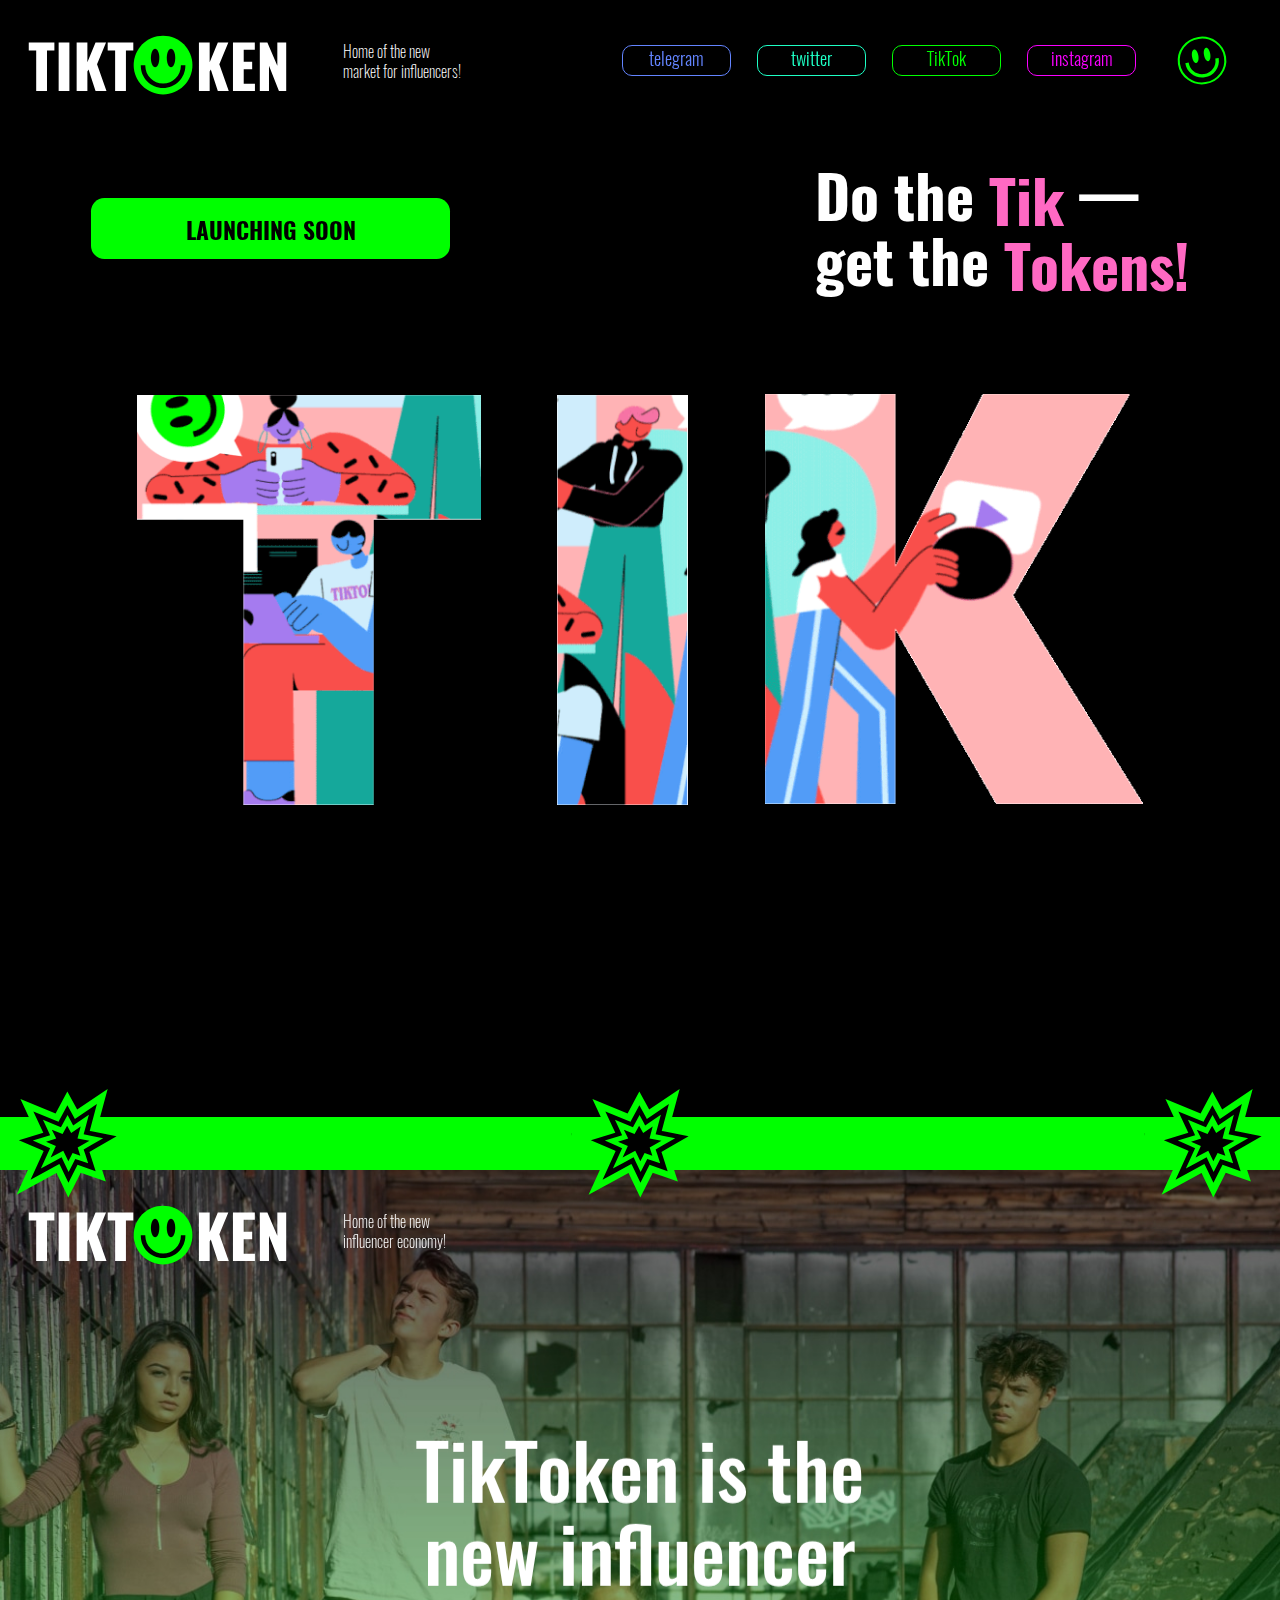
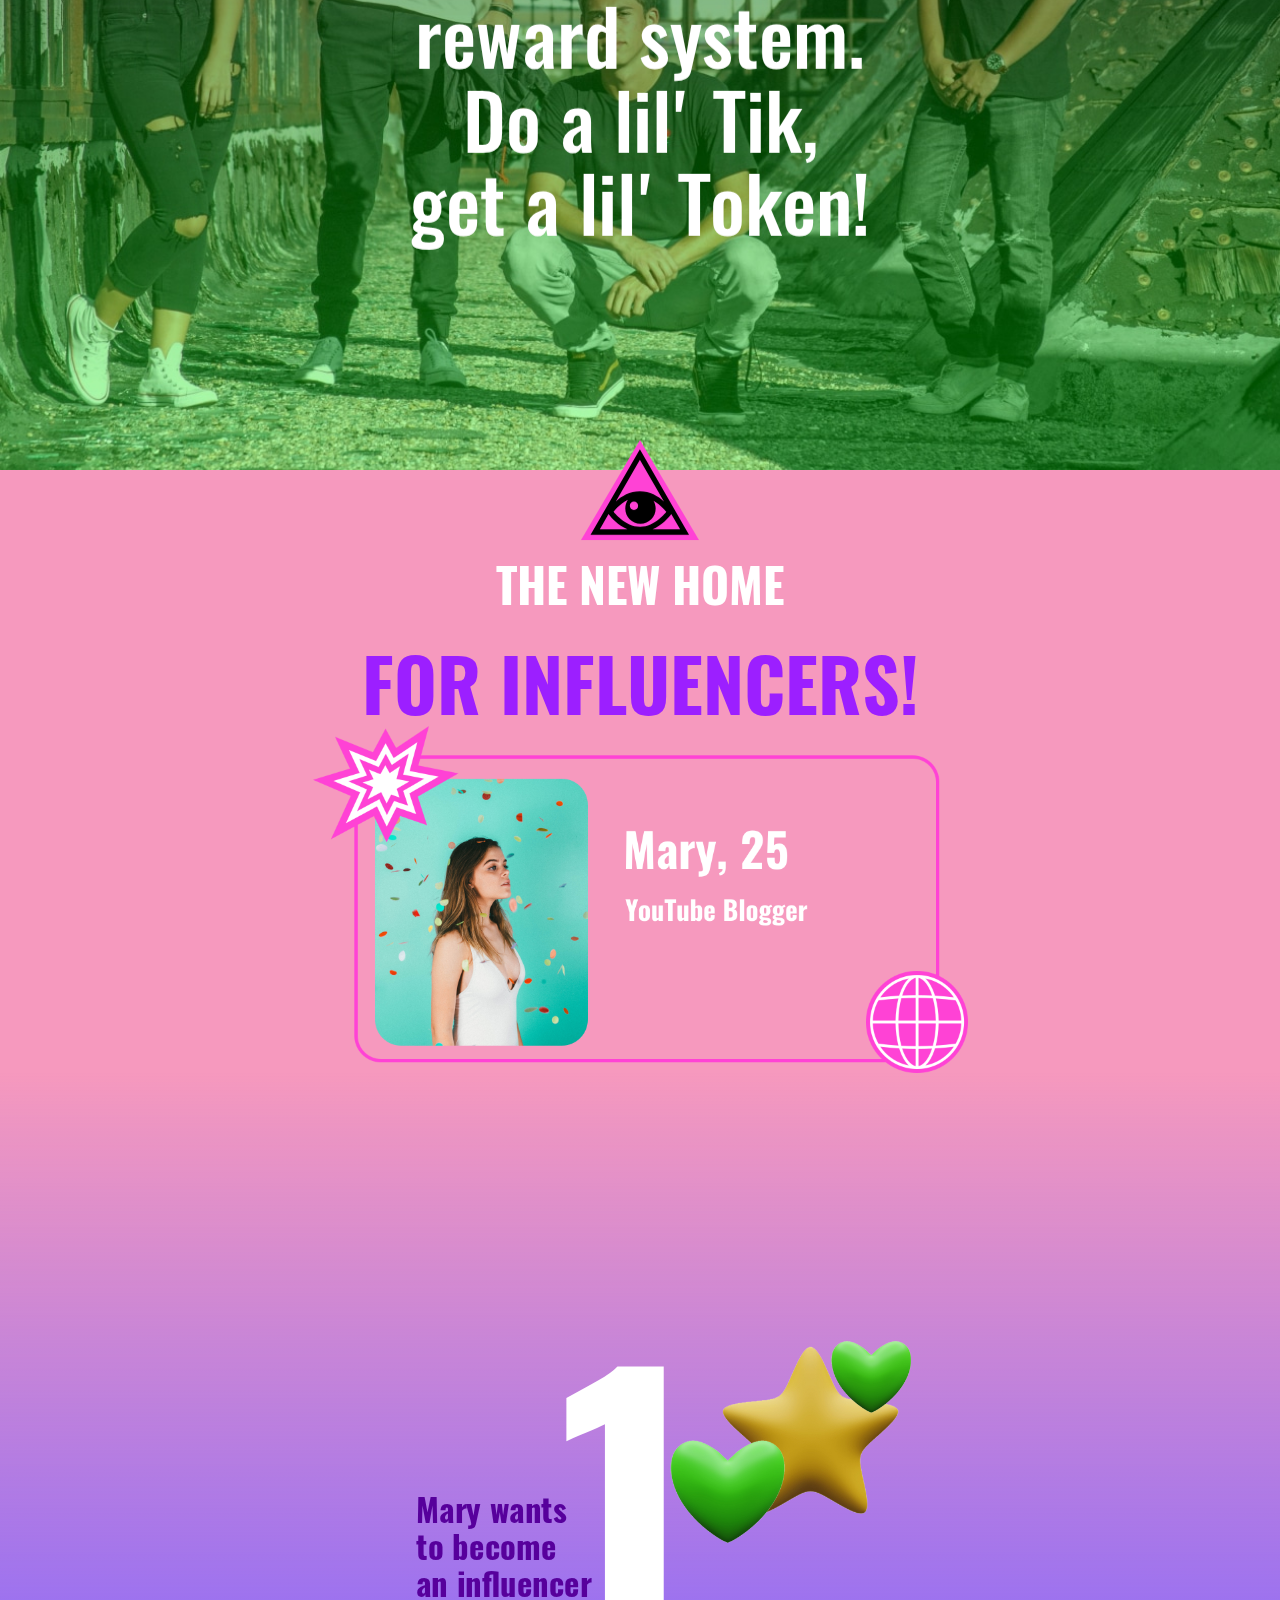
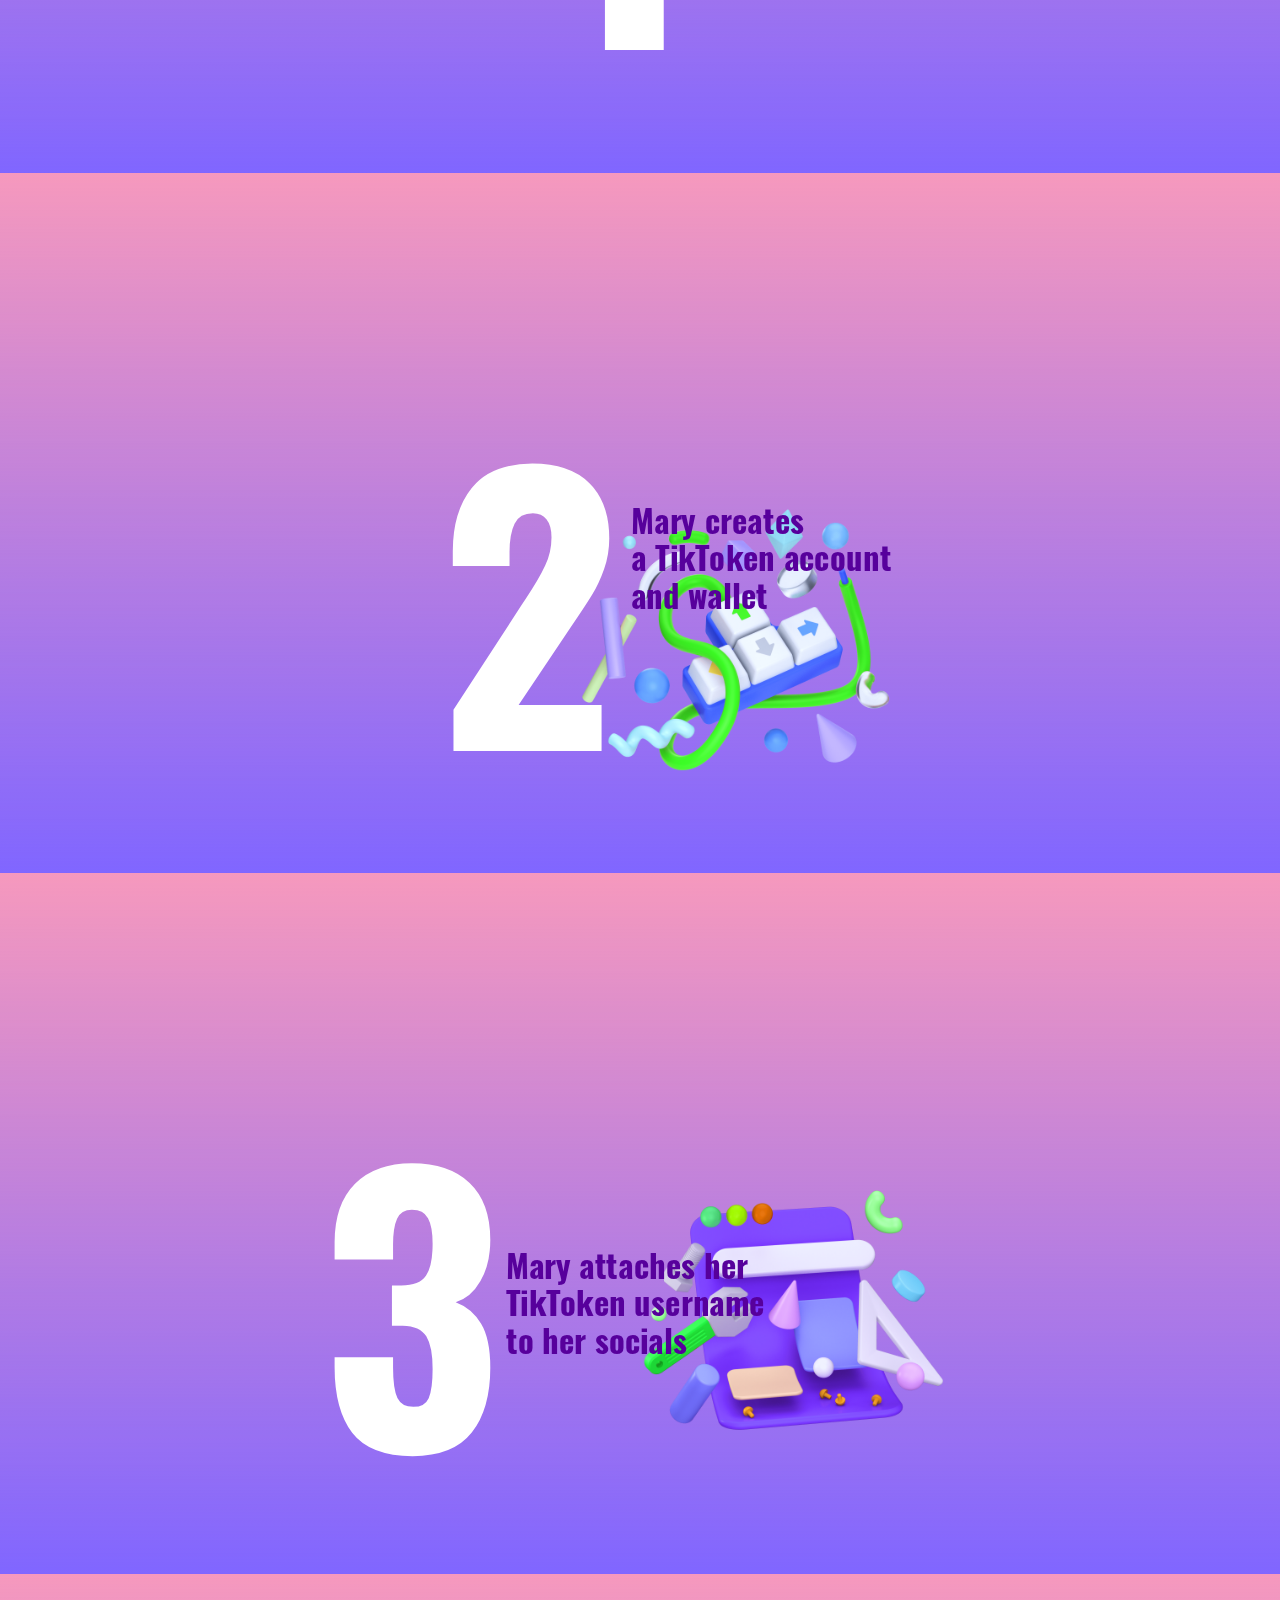
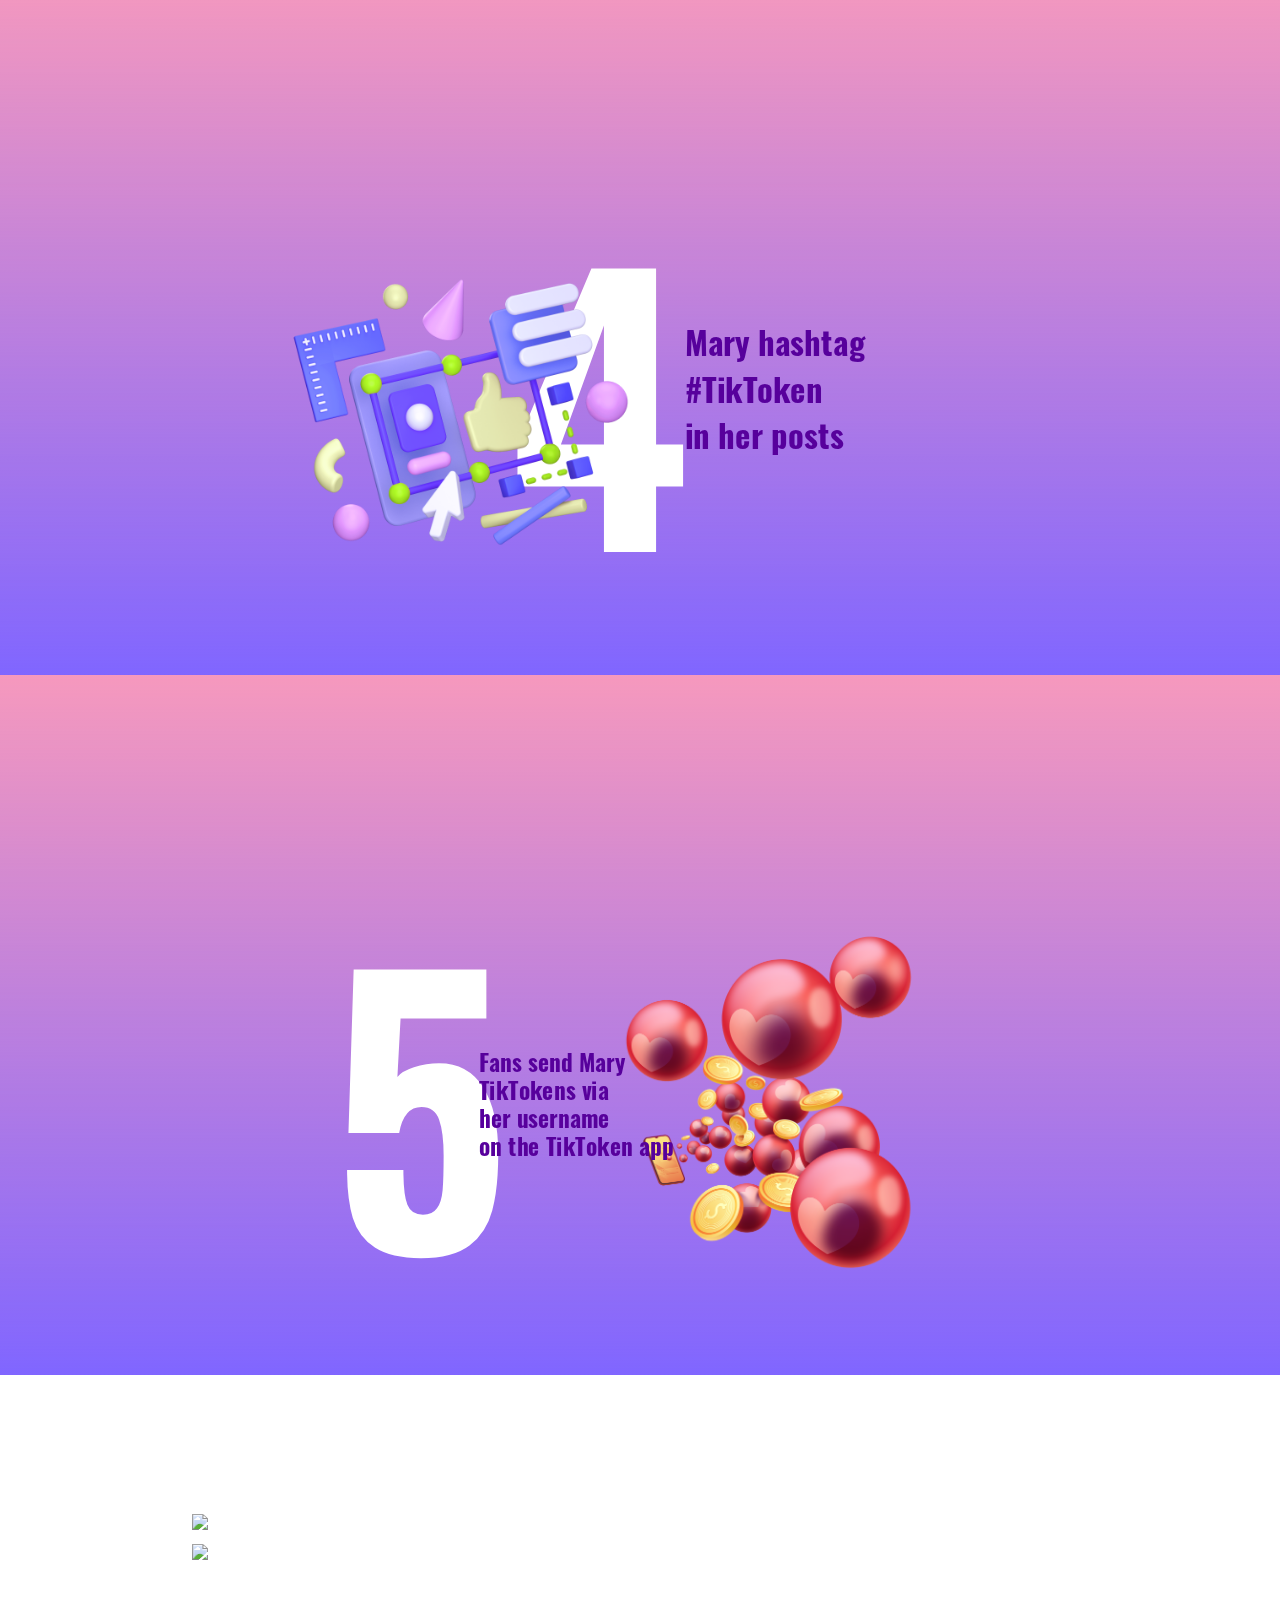
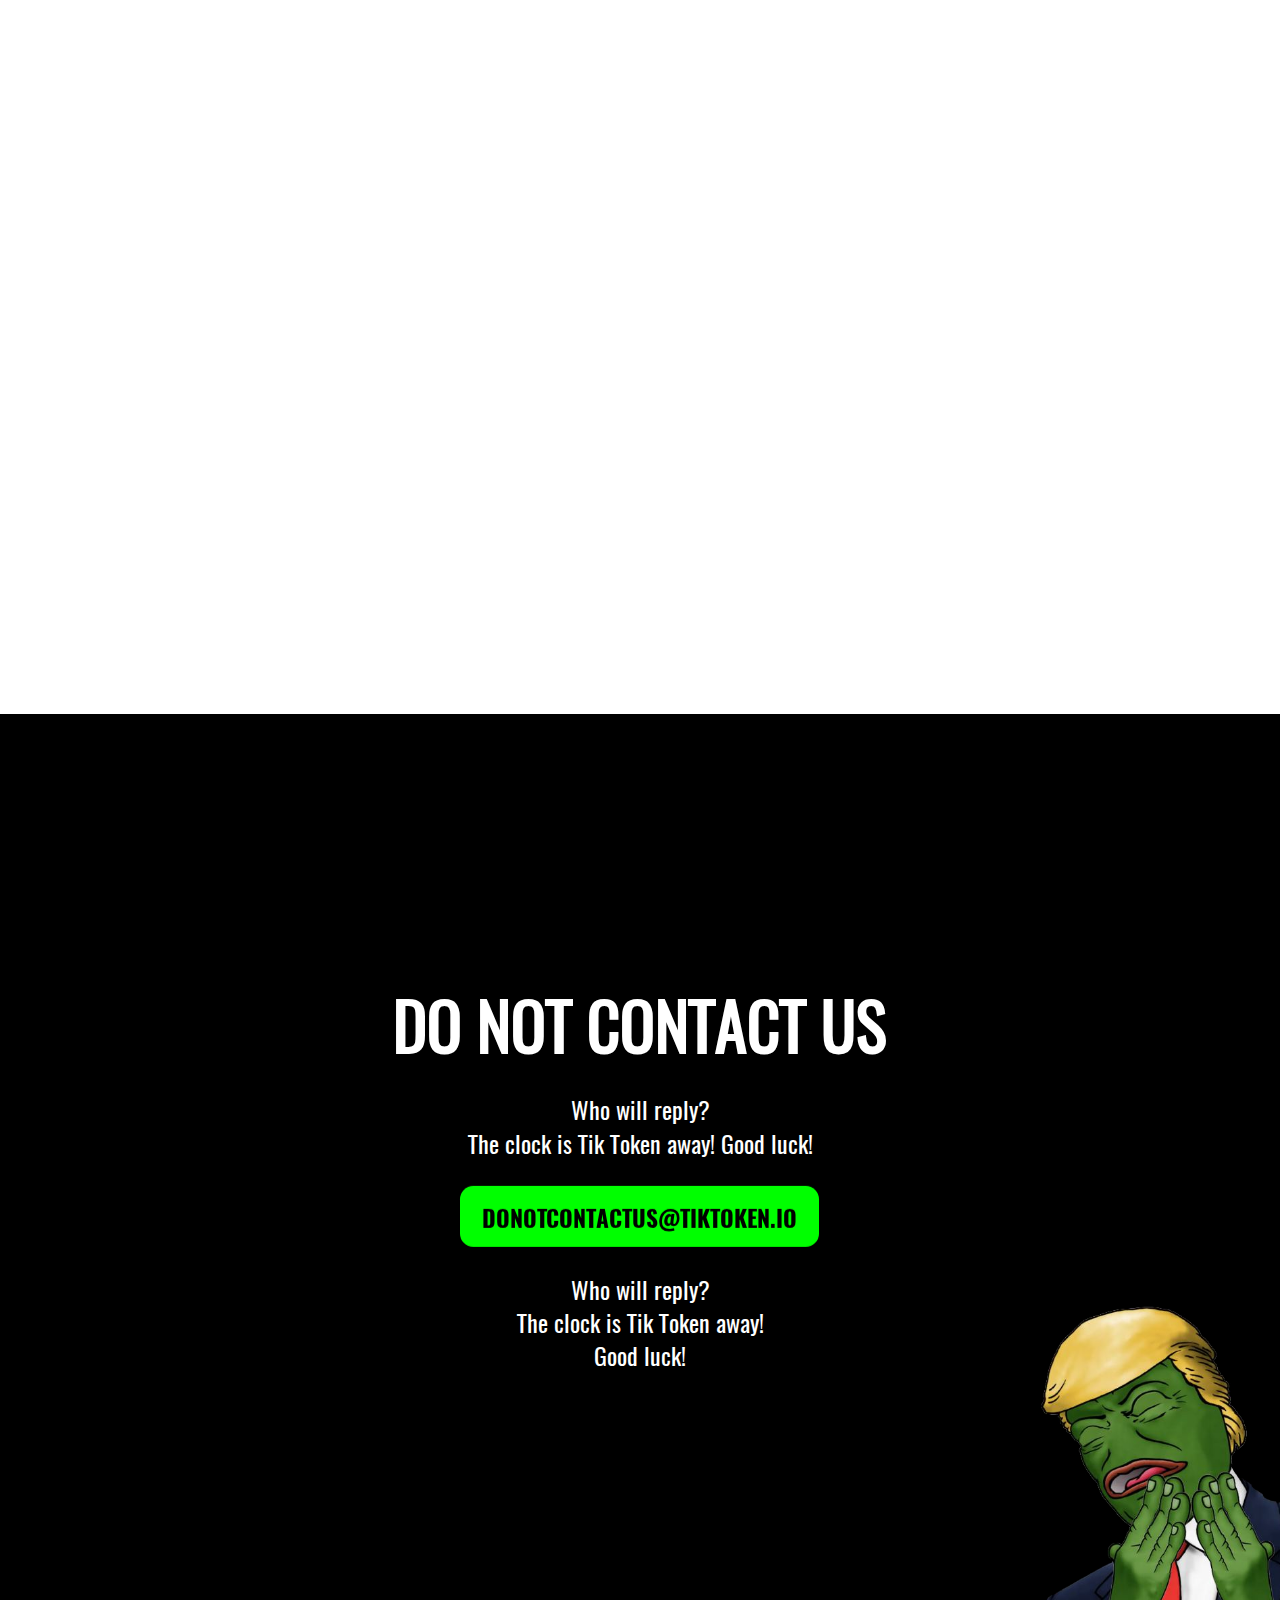
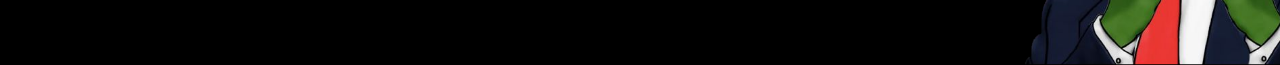
==== commit 44ec5bff: "add html" ====
--- a/index.html
+++ b/index.html
@@ -16,7 +16,7 @@
 				<!-- <link rel="stylesheet" type="text/css" href="/css/reset.css"> -->
 				<!-- <link rel="stylesheet" type="text/css" href="/css/examples.css"> -->
 
-				<script src="https://apis.google.com/_/scs/apps-static/_/js/k=oz.gapi.ru.bUeeCwQBnSs.O/m=gapi_iframes/rt=j/sv=1/d=1/ed=1/am=wQE/rs=AGLTcCN3OgtCqv3yH2CsRpixf2GBGKb06Q/cb=gapi.loaded_0" async=""></script><script src="/vendor/tonejs-ui.js"></script><style type="text/css">/*@import url('https://fonts.googleapis.com/css?family=Roboto+Mono');*/
+				<script src="/vendor/tonejs-ui.js"></script><style type="text/css">/*@import url('https://fonts.googleapis.com/css?family=Roboto+Mono');*/
 
 body {
 	--label-font-family: sans-serif;
@@ -74,7 +74,7 @@
 <!-- <script src="https://stackpath.bootstrapcdn.com/bootstrap/4.1.0/js/bootstrap.min.js"
 				integrity="sha384-uefMccjFJAIv6A+rW+L4AHf99KvxDjWSu1z9VI8SKNVmz4sk7buKt/6v9KI65qnm"
 				crossorigin="anonymous"></script> -->
-	<link href="/0.js" rel="prefetch"><link href="/1.js" rel="prefetch"><link href="/10.js" rel="prefetch"><link href="/11.f63c22339846b17cca6c.hot-update.js" rel="prefetch"><link href="/11.js" rel="prefetch"><link href="/12.js" rel="prefetch"><link href="/13.js" rel="prefetch"><link href="/14.js" rel="prefetch"><link href="/15.js" rel="prefetch"><link href="/16.js" rel="prefetch"><link href="/17.js" rel="prefetch"><link href="/2.js" rel="prefetch"><link href="/3.js" rel="prefetch"><link href="/4.js" rel="prefetch"><link href="/5.js" rel="prefetch"><link href="/6.js" rel="prefetch"><link href="/7.js" rel="prefetch"><link href="/8.js" rel="prefetch"><link href="/9.js" rel="prefetch"><link href="/app.js" rel="preload" as="script"><link rel="icon" type="image/png" sizes="32x32" href="/img/icons/favicon-32x32.png"><link rel="icon" type="image/png" sizes="16x16" href="/img/icons/favicon-16x16.png"><link rel="manifest" href="/manifest.json"><meta name="theme-color" content="#4DBA87"><meta name="apple-mobile-web-app-capable" content="no"><meta name="apple-mobile-web-app-status-bar-style" content="default"><meta name="apple-mobile-web-app-title" content="client"><link rel="apple-touch-icon" href="/img/icons/apple-touch-icon-152x152.png"><link rel="mask-icon" href="/img/icons/safari-pinned-tab.svg" color="#4DBA87"><meta name="msapplication-TileImage" content="/img/icons/msapplication-icon-144x144.png"><meta name="msapplication-TileColor" content="#000000"><style type="text/css">@charset "UTF-8";
+	<link href="/0.js" rel="prefetch"><link href="/1.js" rel="prefetch"><link href="/10.js" rel="prefetch"><link href="/11.f617bcb964c82348cae9.hot-update.js" rel="prefetch"><link href="/11.js" rel="prefetch"><link href="/12.js" rel="prefetch"><link href="/13.js" rel="prefetch"><link href="/14.js" rel="prefetch"><link href="/15.js" rel="prefetch"><link href="/16.js" rel="prefetch"><link href="/17.js" rel="prefetch"><link href="/2.js" rel="prefetch"><link href="/3.js" rel="prefetch"><link href="/4.js" rel="prefetch"><link href="/5.js" rel="prefetch"><link href="/6.js" rel="prefetch"><link href="/7.js" rel="prefetch"><link href="/8.js" rel="prefetch"><link href="/9.js" rel="prefetch"><link href="/app.js" rel="preload" as="script"><link rel="icon" type="image/png" sizes="32x32" href="/img/icons/favicon-32x32.png"><link rel="icon" type="image/png" sizes="16x16" href="/img/icons/favicon-16x16.png"><link rel="manifest" href="/manifest.json"><meta name="theme-color" content="#4DBA87"><meta name="apple-mobile-web-app-capable" content="no"><meta name="apple-mobile-web-app-status-bar-style" content="default"><meta name="apple-mobile-web-app-title" content="client"><link rel="apple-touch-icon" href="/img/icons/apple-touch-icon-152x152.png"><link rel="mask-icon" href="/img/icons/safari-pinned-tab.svg" color="#4DBA87"><meta name="msapplication-TileImage" content="/img/icons/msapplication-icon-144x144.png"><meta name="msapplication-TileColor" content="#000000"><style type="text/css">@charset "UTF-8";
 .red-natural-color {
 	color: #ce251b;
 	fill: #ce251b;
@@ -1333,140 +1333,140 @@
 	padding: 0.20833vw;
 }
 </style><script charset="utf-8" src="/11.js"></script><style>.title{
-margin-top: 1.499552531384187vw;
-margin-bottom: 1.499552531384187vw;
-margin-left: 1.3461196229196004vw;
-margin-right: 1.3461196229196004vw;
-padding-top: 1.1276681238873831vw;
-padding-bottom: 1.1276681238873831vw;
-padding-left: 1.450324222890292vw;
-padding-right: 1.450324222890292vw;
-border-radius: 0.1639892440225586vw;
-color: #8d2f39;
+margin-top: 1.9086569274173824vw;
+margin-bottom: 1.9086569274173824vw;
+margin-left: 1.5512360947878236vw;
+margin-right: 1.5512360947878236vw;
+padding-top: 1.1276710785803936vw;
+padding-bottom: 1.1276710785803936vw;
+padding-left: 1.2112436317041797vw;
+padding-right: 1.2112436317041797vw;
+border-radius: 0.12350524366768406vw;
+color: #aecd4a;
 border: none;
-font-size: 2.4742729897153257vw;
+font-size: 3.0150622673371226vw;
 }
 
 
 
 .subTitle{
-margin-top: 1.4002357477618774vw;
-margin-bottom: 1.4002357477618774vw;
-margin-left: 1.5702785264402987vw;
-margin-right: 1.5702785264402987vw;
-padding-top: 1.0900914817234937vw;
-padding-bottom: 1.0900914817234937vw;
-padding-left: 1.2695685321346228vw;
-padding-right: 1.2695685321346228vw;
-border-radius: 0.17256126405665106vw;
-color: #7f1722;
+margin-top: 1.6167028384333257vw;
+margin-bottom: 1.6167028384333257vw;
+margin-left: 1.70735633391514vw;
+margin-right: 1.70735633391514vw;
+padding-top: 1.1036943994375vw;
+padding-bottom: 1.1036943994375vw;
+padding-left: 1.1537872194970338vw;
+padding-right: 1.1537872194970338vw;
+border-radius: 0.12286927691899037vw;
+color: #b1cf52;
 border: none;
-font-size: 1.4515801787443714vw;
+font-size: 1.730684189317652vw;
 }
 
 
 
 .button{
-margin-top: 1.6152002008220099vw;
-margin-bottom: 1.6152002008220099vw;
-margin-left: 1.7805567831412932vw;
-margin-right: 1.7805567831412932vw;
-padding-top: 1.1653938126623462vw;
-padding-bottom: 1.1653938126623462vw;
-padding-left: 1.0040631500850687vw;
-padding-right: 1.0040631500850687vw;
-border-radius: 0.19007621202807157vw;
-color: #8f343d;
+margin-top: 1.7178292968488054vw;
+margin-bottom: 1.7178292968488054vw;
+margin-left: 1.0940980686364217vw;
+margin-right: 1.0940980686364217vw;
+padding-top: 1.051406564545676vw;
+padding-bottom: 1.051406564545676vw;
+padding-left: 1.1909322026376006vw;
+padding-right: 1.1909322026376006vw;
+border-radius: 0.1720443334591876vw;
+color: #a3c631;
 cursor: pointer;
-font-size: 2.111153032156742vw;
-border: 1px solid #fcf9f2;
+font-size: 1.2959139157443176vw;
+border: 1px solid #dbbbbb;
 }
 
 
 
 .wrapper{
-margin-top: 0.4015870493400315vw;
-margin-bottom: 0.4015870493400315vw;
-margin-left: 0.6582156128395622vw;
-margin-right: 0.6582156128395622vw;
-padding-top: 1.0412996004000474vw;
-padding-bottom: 1.0412996004000474vw;
-padding-left: 0.2993290217734984vw;
-padding-right: 0.2993290217734984vw;
-border-radius: 0.14353750490131134vw;
-color: #923942;
-font-size: 1.5867699520758085vw;
-border: 1px solid #fdfbf6;
+margin-top: 0.48367341576027695vw;
+margin-bottom: 0.48367341576027695vw;
+margin-left: 0.4319523388610647vw;
+margin-right: 0.4319523388610647vw;
+padding-top: 1.0196110125520332vw;
+padding-bottom: 1.0196110125520332vw;
+padding-left: 0.1293857926268745vw;
+padding-right: 0.1293857926268745vw;
+border-radius: 0.1977691957683772vw;
+color: #aacb41;
+font-size: 1.6985515060444185vw;
+border: 1px solid #e4cccc;
 }
 
 
 
 .inputText{
-margin-top: 1.9476554822324865vw;
-margin-bottom: 1.9476554822324865vw;
-margin-left: 1.2213049283814457vw;
-margin-right: 1.2213049283814457vw;
-padding-top: 1.0876630871790918vw;
-padding-bottom: 1.0876630871790918vw;
-padding-left: 1.4334452803760311vw;
-padding-right: 1.4334452803760311vw;
-border-radius: 0.16609482995941305vw;
-color: #7b0f1a;
-font-size: 1.2513359503680928vw;
-border: 1px solid #fcfaf5;
+margin-top: 1.602809784166777vw;
+margin-bottom: 1.602809784166777vw;
+margin-left: 1.8237234242579596vw;
+margin-right: 1.8237234242579596vw;
+padding-top: 1.058491892933166vw;
+padding-bottom: 1.058491892933166vw;
+padding-left: 1.0597990951682053vw;
+padding-right: 1.0597990951682053vw;
+border-radius: 0.19890778981318283vw;
+color: #a8c93d;
+font-size: 1.37495186871912vw;
+border: 1px solid #fbf8f8;
 }
 
 
 
 .card{
-margin-top: 2.5189654546443636vw;
-margin-bottom: 2.5189654546443636vw;
-margin-left: 0.9866352470756503vw;
-margin-right: 0.9866352470756503vw;
-padding-top: 1.0879063277936816vw;
-padding-bottom: 1.0879063277936816vw;
-padding-left: 1.220056999524588vw;
-padding-right: 1.220056999524588vw;
-border-radius: 0.12647405748548243vw;
-color: #831e28;
-font-size: 1.5006610837540626vw;
-border: 1px solid #fdfcf9;
+margin-top: 2.5239808610693593vw;
+margin-bottom: 2.5239808610693593vw;
+margin-left: 1.802674464006916vw;
+margin-right: 1.802674464006916vw;
+padding-top: 1.0421916060196548vw;
+padding-bottom: 1.0421916060196548vw;
+padding-left: 2.396066161702058vw;
+padding-right: 2.396066161702058vw;
+border-radius: 0.15074984004632125vw;
+color: #a2c630;
+font-size: 1.4114067293718346vw;
+border: 1px solid #f1e6e6;
 }
 
 
 
 .colorBackground{
-margin-top: 0.556391891250281vw;
-margin-bottom: 0.556391891250281vw;
-margin-left: 0.32714636477510595vw;
-margin-right: 0.32714636477510595vw;
-padding-top: 0.5989243418596213vw;
-padding-bottom: 0.5989243418596213vw;
-padding-left: 0.9118297981503845vw;
-padding-right: 0.9118297981503845vw;
-border-radius: 0.17456353990098294vw;
-color: #923942;
-background: rgba(166,219,164,0.08233339298195586);
-font-size: 1.1229244724985457vw;
-border: 1px solid #fefdfa;
+margin-top: 0.8494607840290591vw;
+margin-bottom: 0.8494607840290591vw;
+margin-left: 0.5948025219147574vw;
+margin-right: 0.5948025219147574vw;
+padding-top: 0.5087820809334117vw;
+padding-bottom: 0.5087820809334117vw;
+padding-left: 0.5757148603329291vw;
+padding-right: 0.5757148603329291vw;
+border-radius: 0.12534627009715119vw;
+color: #b2d053;
+background: rgba(111,191,44,0.2549901966931296);
+font-size: 1.602481865623149vw;
+border: 1px solid #eddddd;
 }
 
 
 
 .click{
-margin-top: 1.4234508593426285vw;
-margin-bottom: 1.4234508593426285vw;
-margin-left: 1.4717865285786447vw;
-margin-right: 1.4717865285786447vw;
-padding-top: 1.3763785493698326vw;
-padding-bottom: 1.3763785493698326vw;
-padding-left: 1.3011020880370627vw;
-padding-right: 1.3011020880370627vw;
-border-radius: 0.17649370135115017vw;
-color: #86232d;
+margin-top: 0.9292110927047311vw;
+margin-bottom: 0.9292110927047311vw;
+margin-left: 1.6067599278535496vw;
+margin-right: 1.6067599278535496vw;
+padding-top: 2.3272759324494836vw;
+padding-bottom: 2.3272759324494836vw;
+padding-left: 1.7411939440275994vw;
+padding-right: 1.7411939440275994vw;
+border-radius: 0.19559183317775145vw;
+color: #b1cf52;
 cursor: pointer;
-font-size: 1.183131519483349vw;
-border: 1px solid #faf6ea;
+font-size: 1.9550545138201334vw;
+border: 1px solid #faf7f7;
 }
 
 
@@ -1627,140 +1627,140 @@
 	text-align: center;
 }
 </style><style>.title{
-margin-top: 1.499552531384187vw;
-margin-bottom: 1.499552531384187vw;
-margin-left: 1.3461196229196004vw;
-margin-right: 1.3461196229196004vw;
-padding-top: 1.1276681238873831vw;
-padding-bottom: 1.1276681238873831vw;
-padding-left: 1.450324222890292vw;
-padding-right: 1.450324222890292vw;
-border-radius: 0.1639892440225586vw;
-color: #8d2f39;
+margin-top: 1.9086569274173824vw;
+margin-bottom: 1.9086569274173824vw;
+margin-left: 1.5512360947878236vw;
+margin-right: 1.5512360947878236vw;
+padding-top: 1.1276710785803936vw;
+padding-bottom: 1.1276710785803936vw;
+padding-left: 1.2112436317041797vw;
+padding-right: 1.2112436317041797vw;
+border-radius: 0.12350524366768406vw;
+color: #aecd4a;
 border: none;
-font-size: 2.4742729897153257vw;
+font-size: 3.0150622673371226vw;
 }
 
 
 
 .subTitle{
-margin-top: 1.4002357477618774vw;
-margin-bottom: 1.4002357477618774vw;
-margin-left: 1.5702785264402987vw;
-margin-right: 1.5702785264402987vw;
-padding-top: 1.0900914817234937vw;
-padding-bottom: 1.0900914817234937vw;
-padding-left: 1.2695685321346228vw;
-padding-right: 1.2695685321346228vw;
-border-radius: 0.17256126405665106vw;
-color: #7f1722;
+margin-top: 1.6167028384333257vw;
+margin-bottom: 1.6167028384333257vw;
+margin-left: 1.70735633391514vw;
+margin-right: 1.70735633391514vw;
+padding-top: 1.1036943994375vw;
+padding-bottom: 1.1036943994375vw;
+padding-left: 1.1537872194970338vw;
+padding-right: 1.1537872194970338vw;
+border-radius: 0.12286927691899037vw;
+color: #b1cf52;
 border: none;
-font-size: 1.4515801787443714vw;
+font-size: 1.730684189317652vw;
 }
 
 
 
 .button{
-margin-top: 1.6152002008220099vw;
-margin-bottom: 1.6152002008220099vw;
-margin-left: 1.7805567831412932vw;
-margin-right: 1.7805567831412932vw;
-padding-top: 1.1653938126623462vw;
-padding-bottom: 1.1653938126623462vw;
-padding-left: 1.0040631500850687vw;
-padding-right: 1.0040631500850687vw;
-border-radius: 0.19007621202807157vw;
-color: #8f343d;
+margin-top: 1.7178292968488054vw;
+margin-bottom: 1.7178292968488054vw;
+margin-left: 1.0940980686364217vw;
+margin-right: 1.0940980686364217vw;
+padding-top: 1.051406564545676vw;
+padding-bottom: 1.051406564545676vw;
+padding-left: 1.1909322026376006vw;
+padding-right: 1.1909322026376006vw;
+border-radius: 0.1720443334591876vw;
+color: #a3c631;
 cursor: pointer;
-font-size: 2.111153032156742vw;
-border: 1px solid #fcf9f2;
+font-size: 1.2959139157443176vw;
+border: 1px solid #dbbbbb;
 }
 
 
 
 .wrapper{
-margin-top: 0.4015870493400315vw;
-margin-bottom: 0.4015870493400315vw;
-margin-left: 0.6582156128395622vw;
-margin-right: 0.6582156128395622vw;
-padding-top: 1.0412996004000474vw;
-padding-bottom: 1.0412996004000474vw;
-padding-left: 0.2993290217734984vw;
-padding-right: 0.2993290217734984vw;
-border-radius: 0.14353750490131134vw;
-color: #923942;
-font-size: 1.5867699520758085vw;
-border: 1px solid #fdfbf6;
+margin-top: 0.48367341576027695vw;
+margin-bottom: 0.48367341576027695vw;
+margin-left: 0.4319523388610647vw;
+margin-right: 0.4319523388610647vw;
+padding-top: 1.0196110125520332vw;
+padding-bottom: 1.0196110125520332vw;
+padding-left: 0.1293857926268745vw;
+padding-right: 0.1293857926268745vw;
+border-radius: 0.1977691957683772vw;
+color: #aacb41;
+font-size: 1.6985515060444185vw;
+border: 1px solid #e4cccc;
 }
 
 
 
 .inputText{
-margin-top: 1.9476554822324865vw;
-margin-bottom: 1.9476554822324865vw;
-margin-left: 1.2213049283814457vw;
-margin-right: 1.2213049283814457vw;
-padding-top: 1.0876630871790918vw;
-padding-bottom: 1.0876630871790918vw;
-padding-left: 1.4334452803760311vw;
-padding-right: 1.4334452803760311vw;
-border-radius: 0.16609482995941305vw;
-color: #7b0f1a;
-font-size: 1.2513359503680928vw;
-border: 1px solid #fcfaf5;
+margin-top: 1.602809784166777vw;
+margin-bottom: 1.602809784166777vw;
+margin-left: 1.8237234242579596vw;
+margin-right: 1.8237234242579596vw;
+padding-top: 1.058491892933166vw;
+padding-bottom: 1.058491892933166vw;
+padding-left: 1.0597990951682053vw;
+padding-right: 1.0597990951682053vw;
+border-radius: 0.19890778981318283vw;
+color: #a8c93d;
+font-size: 1.37495186871912vw;
+border: 1px solid #fbf8f8;
 }
 
 
 
 .card{
-margin-top: 2.5189654546443636vw;
-margin-bottom: 2.5189654546443636vw;
-margin-left: 0.9866352470756503vw;
-margin-right: 0.9866352470756503vw;
-padding-top: 1.0879063277936816vw;
-padding-bottom: 1.0879063277936816vw;
-padding-left: 1.220056999524588vw;
-padding-right: 1.220056999524588vw;
-border-radius: 0.12647405748548243vw;
-color: #831e28;
-font-size: 1.5006610837540626vw;
-border: 1px solid #fdfcf9;
+margin-top: 2.5239808610693593vw;
+margin-bottom: 2.5239808610693593vw;
+margin-left: 1.802674464006916vw;
+margin-right: 1.802674464006916vw;
+padding-top: 1.0421916060196548vw;
+padding-bottom: 1.0421916060196548vw;
+padding-left: 2.396066161702058vw;
+padding-right: 2.396066161702058vw;
+border-radius: 0.15074984004632125vw;
+color: #a2c630;
+font-size: 1.4114067293718346vw;
+border: 1px solid #f1e6e6;
 }
 
 
 
 .colorBackground{
-margin-top: 0.556391891250281vw;
-margin-bottom: 0.556391891250281vw;
-margin-left: 0.32714636477510595vw;
-margin-right: 0.32714636477510595vw;
-padding-top: 0.5989243418596213vw;
-padding-bottom: 0.5989243418596213vw;
-padding-left: 0.9118297981503845vw;
-padding-right: 0.9118297981503845vw;
-border-radius: 0.17456353990098294vw;
-color: #923942;
-background: rgba(166,219,164,0.08233339298195586);
-font-size: 1.1229244724985457vw;
-border: 1px solid #fefdfa;
+margin-top: 0.8494607840290591vw;
+margin-bottom: 0.8494607840290591vw;
+margin-left: 0.5948025219147574vw;
+margin-right: 0.5948025219147574vw;
+padding-top: 0.5087820809334117vw;
+padding-bottom: 0.5087820809334117vw;
+padding-left: 0.5757148603329291vw;
+padding-right: 0.5757148603329291vw;
+border-radius: 0.12534627009715119vw;
+color: #b2d053;
+background: rgba(111,191,44,0.2549901966931296);
+font-size: 1.602481865623149vw;
+border: 1px solid #eddddd;
 }
 
 
 
 .click{
-margin-top: 1.4234508593426285vw;
-margin-bottom: 1.4234508593426285vw;
-margin-left: 1.4717865285786447vw;
-margin-right: 1.4717865285786447vw;
-padding-top: 1.3763785493698326vw;
-padding-bottom: 1.3763785493698326vw;
-padding-left: 1.3011020880370627vw;
-padding-right: 1.3011020880370627vw;
-border-radius: 0.17649370135115017vw;
-color: #86232d;
+margin-top: 0.9292110927047311vw;
+margin-bottom: 0.9292110927047311vw;
+margin-left: 1.6067599278535496vw;
+margin-right: 1.6067599278535496vw;
+padding-top: 2.3272759324494836vw;
+padding-bottom: 2.3272759324494836vw;
+padding-left: 1.7411939440275994vw;
+padding-right: 1.7411939440275994vw;
+border-radius: 0.19559183317775145vw;
+color: #b1cf52;
 cursor: pointer;
-font-size: 1.183131519483349vw;
-border: 1px solid #faf6ea;
+font-size: 1.9550545138201334vw;
+border: 1px solid #faf7f7;
 }
 
 
@@ -2711,6 +2711,7 @@
 .childrenPic .mobileChildrenText {
 		text-align: center;
 		position: relative;
+		z-index: 30;
 }
 @media (max-width: 39.99em) {
 .childrenPic .mobileChildrenText p {
@@ -2757,8 +2758,8 @@
 						transform: translate(0, 0);
 }
 100% {
-		-webkit-transform: translate(-100%, 0);
-						transform: translate(-100%, 0);
+		-webkit-transform: translate(-160%, 0);
+						transform: translate(-160%, 0);
 }
 }
 @keyframes scroll {
@@ -2767,8 +2768,8 @@
 						transform: translate(0, 0);
 }
 100% {
-		-webkit-transform: translate(-100%, 0);
-						transform: translate(-100%, 0);
+		-webkit-transform: translate(-160%, 0);
+						transform: translate(-160%, 0);
 }
 }
 .marquee {
@@ -2785,8 +2786,8 @@
 .marquee span {
 	display: inline-block;
 	padding-left: 100%;
-	-webkit-animation: scroll 6s infinite linear;
-	animation: scroll 6s infinite linear;
+	-webkit-animation: scroll 7.2s infinite linear;
+	animation: scroll 7.2s infinite linear;
 }
 @font-face {
 	font-family: 'Oswald-Bold';
@@ -3119,9 +3120,14 @@
 }
 @media (max-width: 39.99em) {
 .ticktoken #ContactUs {
-				margin-top: -1vw;
+				margin-top: -1.5vw;
 				height: 50vh;
 				font-family: Oswald-Light;
+}
+}
+@media (max-height: 400px) and (max-width: 720px) {
+.ticktoken #ContactUs {
+				height: 90vh;
 }
 }
 .ticktoken #ContactUs .wrapContacts {
@@ -3206,12 +3212,19 @@
 					bottom: 0vw;
 }
 }
+@media (max-height: 400px) and (max-width: 720px) {
+.ticktoken #ContactUs .contactSaint {
+					display: none;
+}
+}
 .ticktoken #ContactUs .contactSmile {
 			position: absolute;
 			right: 0;
 			top: 0;
 			z-index: 5;
 			width: 55vw;
+			-webkit-transition: all .5s ease-out;
+			transition: all .5s ease-out;
 }
 .ticktoken #ContactUs .contactSmileMobile {
 			position: absolute;
@@ -3826,6 +3839,7 @@
 	bottom: 66.89%;
 }
 .steps .stepDescription {
+	position: relative;
 	display: block !important;
 	color: white;
 	width: 100%;
@@ -3834,6 +3848,7 @@
 	transition: max-height 0.6s ease-out;
 	overflow: hidden;
 	margin-top: 0vw;
+	z-index: 20;
 	font-size: 1.2vw;
 	font-family: Oswald-Semibold;
 }
@@ -3848,25 +3863,50 @@
 		-webkit-transform: translateX(20%);
 						transform: translateX(20%);
 }
+@media (max-width: 39.99em) {
+.steps .stepDescription .wrapRows {
+				width: 68vw;
+}
+}
+.steps .stepDescription .rowText {
+		text-align: left;
+}
 .steps .stepDescription .row {
 		margin: 1vw 0;
 		display: inline-block;
 		position: relative;
+		z-index: 10;
 		display: -webkit-box;
 		display: -ms-flexbox;
 		display: flex;
 		font-family: Oswald-Regular;
 		font-size: 1.5625vw;
 		line-height: 1.66667vw;
+		-webkit-transition: opacity .3s ease-in;
+		transition: opacity .3s ease-in;
+		opacity: 0;
 }
 .steps .stepDescription .row img {
 			max-width: 2vw;
 			margin-right: 1.5vw;
+}
+@media (max-width: 39.99em) {
+.steps .stepDescription .row {
+				font-size: 4.5625vw;
+				line-height: 6.66667vw;
+}
+.steps .stepDescription .row img {
+					max-width: 3.3vw;
+					margin-right: 1.5vw;
+}
 }
 .steps .stepDescription.opened {
 	max-height: 500px;
 	-webkit-transition: max-height 0.5s ease-in;
 	transition: max-height 0.5s ease-in;
+}
+.steps .stepDescription.opened .row {
+		opacity: 1;
 }
 .steps .stepPicture img {
 	height: auto;
@@ -3886,14 +3926,16 @@
 	min-height: 35vh;
 	position: relative;
 	display: block;
-	/*		@include mq($from: 520, $until: tiktokenMobile) {
-			height: 32vh;
-		}
-*/
+	z-index: 12;
 }
 @media (max-width: 39.99em) {
 .steps .step {
-			height: 25vh;
+			min-height: 26.5vh;
+}
+}
+@media (max-height: 400px) and (max-width: 720px) {
+.steps .step {
+			min-height: 70vh;
 }
 }
 .steps .step .stepInfo {
@@ -3912,6 +3954,17 @@
 				margin-bottom: 2vw;
 }
 }
+@media (max-height: 400px) and (max-width: 720px) {
+.steps .step .stepInfo {
+				min-height: 70vh;
+}
+}
+@media (max-width: 39.99em) {
+.steps .step .stepInfo {
+				-webkit-transform: scale(0.95);
+								transform: scale(0.95);
+}
+}
 .steps .step .stepInfo.active {
 			-webkit-transform: scale(1);
 							transform: scale(1);
@@ -3926,8 +3979,8 @@
 }
 @media (max-width: 39.99em) {
 .steps .stepText {
-			font-size: 4.6875vw;
-			line-height: 4.6875vw;
+			font-size: 4.8875vw;
+			line-height: 5.6875vw;
 }
 }
 .steps .stepNumber {
@@ -4019,6 +4072,11 @@
 	bottom: -2vw;
 	left: 10vw;
 }
+@media (max-width: 39.99em) {
+.steps .step-4 .stepPicture {
+			left: 8vw;
+}
+}
 @media (max-width: 62.49em) {
 .steps .step-4 .stepNumber {
 		bottom: 14vw;
@@ -4043,6 +4101,17 @@
 	left: 43vw;
 	z-index: 21;
 }
+@media (max-width: 39.99em) {
+.steps .step-5 .stepPicture {
+			bottom: -8vw;
+			left: 43vw;
+}
+}
+@media (max-width: 39.99em) {
+.steps .step-5 .stepPicture img {
+			max-width: 46vw;
+}
+}
 @media (max-width: 62.49em) {
 .steps .step-5 .stepNumber {
 		bottom: 14vw;
@@ -4053,145 +4122,145 @@
 	display: inline-block;
 }
 </style><style>.title{
-margin-top: 1.499552531384187vw;
-margin-bottom: 1.499552531384187vw;
-margin-left: 1.3461196229196004vw;
-margin-right: 1.3461196229196004vw;
-padding-top: 1.1276681238873831vw;
-padding-bottom: 1.1276681238873831vw;
-padding-left: 1.450324222890292vw;
-padding-right: 1.450324222890292vw;
-border-radius: 0.1639892440225586vw;
-color: #8d2f39;
+margin-top: 1.9086569274173824vw;
+margin-bottom: 1.9086569274173824vw;
+margin-left: 1.5512360947878236vw;
+margin-right: 1.5512360947878236vw;
+padding-top: 1.1276710785803936vw;
+padding-bottom: 1.1276710785803936vw;
+padding-left: 1.2112436317041797vw;
+padding-right: 1.2112436317041797vw;
+border-radius: 0.12350524366768406vw;
+color: #aecd4a;
 border: none;
-font-size: 2.4742729897153257vw;
+font-size: 3.0150622673371226vw;
 }
 
 
 
 .subTitle{
-margin-top: 1.4002357477618774vw;
-margin-bottom: 1.4002357477618774vw;
-margin-left: 1.5702785264402987vw;
-margin-right: 1.5702785264402987vw;
-padding-top: 1.0900914817234937vw;
-padding-bottom: 1.0900914817234937vw;
-padding-left: 1.2695685321346228vw;
-padding-right: 1.2695685321346228vw;
-border-radius: 0.17256126405665106vw;
-color: #7f1722;
+margin-top: 1.6167028384333257vw;
+margin-bottom: 1.6167028384333257vw;
+margin-left: 1.70735633391514vw;
+margin-right: 1.70735633391514vw;
+padding-top: 1.1036943994375vw;
+padding-bottom: 1.1036943994375vw;
+padding-left: 1.1537872194970338vw;
+padding-right: 1.1537872194970338vw;
+border-radius: 0.12286927691899037vw;
+color: #b1cf52;
 border: none;
-font-size: 1.4515801787443714vw;
+font-size: 1.730684189317652vw;
 }
 
 
 
 .button{
-margin-top: 1.6152002008220099vw;
-margin-bottom: 1.6152002008220099vw;
-margin-left: 1.7805567831412932vw;
-margin-right: 1.7805567831412932vw;
-padding-top: 1.1653938126623462vw;
-padding-bottom: 1.1653938126623462vw;
-padding-left: 1.0040631500850687vw;
-padding-right: 1.0040631500850687vw;
-border-radius: 0.19007621202807157vw;
-color: #8f343d;
+margin-top: 1.7178292968488054vw;
+margin-bottom: 1.7178292968488054vw;
+margin-left: 1.0940980686364217vw;
+margin-right: 1.0940980686364217vw;
+padding-top: 1.051406564545676vw;
+padding-bottom: 1.051406564545676vw;
+padding-left: 1.1909322026376006vw;
+padding-right: 1.1909322026376006vw;
+border-radius: 0.1720443334591876vw;
+color: #a3c631;
 cursor: pointer;
-font-size: 2.111153032156742vw;
-border: 1px solid #fcf9f2;
+font-size: 1.2959139157443176vw;
+border: 1px solid #dbbbbb;
 }
 
 
 
 .wrapper{
-margin-top: 0.4015870493400315vw;
-margin-bottom: 0.4015870493400315vw;
-margin-left: 0.6582156128395622vw;
-margin-right: 0.6582156128395622vw;
-padding-top: 1.0412996004000474vw;
-padding-bottom: 1.0412996004000474vw;
-padding-left: 0.2993290217734984vw;
-padding-right: 0.2993290217734984vw;
-border-radius: 0.14353750490131134vw;
-color: #923942;
-font-size: 1.5867699520758085vw;
-border: 1px solid #fdfbf6;
+margin-top: 0.48367341576027695vw;
+margin-bottom: 0.48367341576027695vw;
+margin-left: 0.4319523388610647vw;
+margin-right: 0.4319523388610647vw;
+padding-top: 1.0196110125520332vw;
+padding-bottom: 1.0196110125520332vw;
+padding-left: 0.1293857926268745vw;
+padding-right: 0.1293857926268745vw;
+border-radius: 0.1977691957683772vw;
+color: #aacb41;
+font-size: 1.6985515060444185vw;
+border: 1px solid #e4cccc;
 }
 
 
 
 .inputText{
-margin-top: 1.9476554822324865vw;
-margin-bottom: 1.9476554822324865vw;
-margin-left: 1.2213049283814457vw;
-margin-right: 1.2213049283814457vw;
-padding-top: 1.0876630871790918vw;
-padding-bottom: 1.0876630871790918vw;
-padding-left: 1.4334452803760311vw;
-padding-right: 1.4334452803760311vw;
-border-radius: 0.16609482995941305vw;
-color: #7b0f1a;
-font-size: 1.2513359503680928vw;
-border: 1px solid #fcfaf5;
+margin-top: 1.602809784166777vw;
+margin-bottom: 1.602809784166777vw;
+margin-left: 1.8237234242579596vw;
+margin-right: 1.8237234242579596vw;
+padding-top: 1.058491892933166vw;
+padding-bottom: 1.058491892933166vw;
+padding-left: 1.0597990951682053vw;
+padding-right: 1.0597990951682053vw;
+border-radius: 0.19890778981318283vw;
+color: #a8c93d;
+font-size: 1.37495186871912vw;
+border: 1px solid #fbf8f8;
 }
 
 
 
 .card{
-margin-top: 2.5189654546443636vw;
-margin-bottom: 2.5189654546443636vw;
-margin-left: 0.9866352470756503vw;
-margin-right: 0.9866352470756503vw;
-padding-top: 1.0879063277936816vw;
-padding-bottom: 1.0879063277936816vw;
-padding-left: 1.220056999524588vw;
-padding-right: 1.220056999524588vw;
-border-radius: 0.12647405748548243vw;
-color: #831e28;
-font-size: 1.5006610837540626vw;
-border: 1px solid #fdfcf9;
+margin-top: 2.5239808610693593vw;
+margin-bottom: 2.5239808610693593vw;
+margin-left: 1.802674464006916vw;
+margin-right: 1.802674464006916vw;
+padding-top: 1.0421916060196548vw;
+padding-bottom: 1.0421916060196548vw;
+padding-left: 2.396066161702058vw;
+padding-right: 2.396066161702058vw;
+border-radius: 0.15074984004632125vw;
+color: #a2c630;
+font-size: 1.4114067293718346vw;
+border: 1px solid #f1e6e6;
 }
 
 
 
 .colorBackground{
-margin-top: 0.556391891250281vw;
-margin-bottom: 0.556391891250281vw;
-margin-left: 0.32714636477510595vw;
-margin-right: 0.32714636477510595vw;
-padding-top: 0.5989243418596213vw;
-padding-bottom: 0.5989243418596213vw;
-padding-left: 0.9118297981503845vw;
-padding-right: 0.9118297981503845vw;
-border-radius: 0.17456353990098294vw;
-color: #923942;
-background: rgba(166,219,164,0.08233339298195586);
-font-size: 1.1229244724985457vw;
-border: 1px solid #fefdfa;
+margin-top: 0.8494607840290591vw;
+margin-bottom: 0.8494607840290591vw;
+margin-left: 0.5948025219147574vw;
+margin-right: 0.5948025219147574vw;
+padding-top: 0.5087820809334117vw;
+padding-bottom: 0.5087820809334117vw;
+padding-left: 0.5757148603329291vw;
+padding-right: 0.5757148603329291vw;
+border-radius: 0.12534627009715119vw;
+color: #b2d053;
+background: rgba(111,191,44,0.2549901966931296);
+font-size: 1.602481865623149vw;
+border: 1px solid #eddddd;
 }
 
 
 
 .click{
-margin-top: 1.4234508593426285vw;
-margin-bottom: 1.4234508593426285vw;
-margin-left: 1.4717865285786447vw;
-margin-right: 1.4717865285786447vw;
-padding-top: 1.3763785493698326vw;
-padding-bottom: 1.3763785493698326vw;
-padding-left: 1.3011020880370627vw;
-padding-right: 1.3011020880370627vw;
-border-radius: 0.17649370135115017vw;
-color: #86232d;
+margin-top: 0.9292110927047311vw;
+margin-bottom: 0.9292110927047311vw;
+margin-left: 1.6067599278535496vw;
+margin-right: 1.6067599278535496vw;
+padding-top: 2.3272759324494836vw;
+padding-bottom: 2.3272759324494836vw;
+padding-left: 1.7411939440275994vw;
+padding-right: 1.7411939440275994vw;
+border-radius: 0.19559183317775145vw;
+color: #b1cf52;
 cursor: pointer;
-font-size: 1.183131519483349vw;
-border: 1px solid #faf6ea;
-}
-
-
-
-</style><script type="text/javascript" charset="UTF-8" src="https://apis.google.com/js/api.js?onload=__iframefcb349426" gapi_processed="true"></script></head>
+font-size: 1.9550545138201334vw;
+border: 1px solid #faf7f7;
+}
+
+
+
+</style></head>
 	<body>
 		<noscript>
 			<strong>We're sorry but client doesn't work properly without JavaScript enabled. Please enable it to continue.</strong>
@@ -4276,4 +4345,4 @@
 		<!-- built files will be auto injected -->
 	<script type="text/javascript" src="/app.js"></script>
 
-<iframe ng-non-bindable="" frameborder="0" hspace="0" marginheight="0" marginwidth="0" scrolling="no" tabindex="0" vspace="0" width="100%" id="I0_1602254603064" name="I0_1602254603064" src="https://cosmic-b728f.firebaseapp.com/__/auth/iframe?apiKey=AIzaSyC9RJGOKbWJzR3rXOZsX5HvSkzvV17z5LQ&amp;appName=%5BDEFAULT%5D&amp;v=6.6.0&amp;usegapi=1&amp;jsh=m%3B%2F_%2Fscs%2Fapps-static%2F_%2Fjs%2Fk%3Doz.gapi.ru.bUeeCwQBnSs.O%2Fam%3DwQE%2Fd%3D1%2Fct%3Dzgms%2Frs%3DAGLTcCN3OgtCqv3yH2CsRpixf2GBGKb06Q%2Fm%3D__features__#id=I0_1602254603064&amp;_gfid=I0_1602254603064&amp;parent=http%3A%2F%2Flocalhost%3A8080&amp;pfname=&amp;rpctoken=12668801" style="position: absolute; top: -100px; width: 1px; height: 1px;"></iframe></body></html>+</body></html>